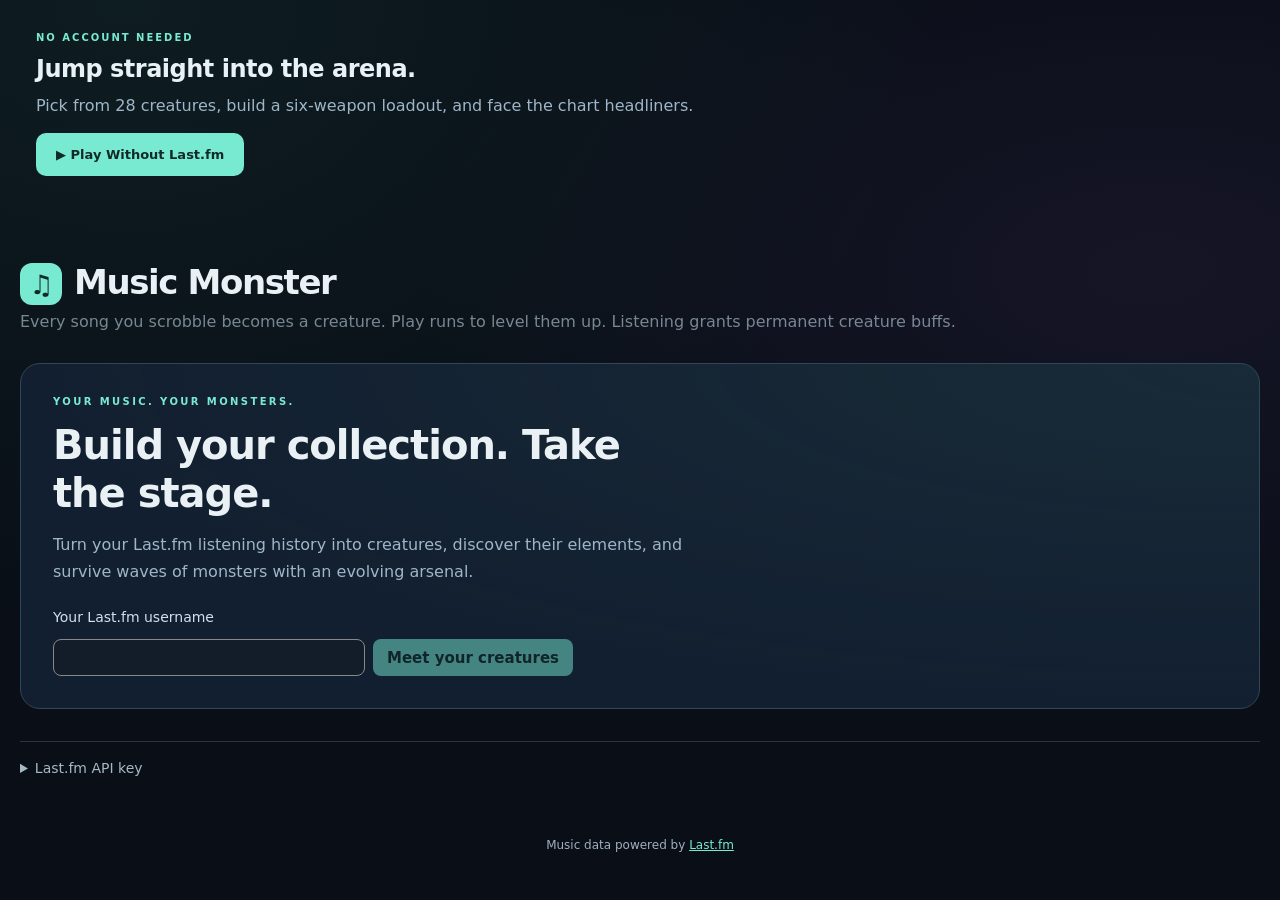
==== Music_Monster_Survivors.html @ 20150909 "Removed Apple Music Charts Removed Apple Music Charts" ====
<!doctype html>
<html lang="en">
<head>
<meta charset="utf-8">
<meta name="viewport" content="width=device-width, initial-scale=1">
<title>Music Monster — Survivors: Lost Frequencies</title>
<style>html,body{margin:0;background:#12101a;color:#ece8f2;font-family:system-ui,sans-serif}</style>
</head>
<body>
<div id="root"></div>
<script>
/* Music Monster camera engine. No generator dependencies, no global event listeners.
   Classic script: window.MMSCamera. CommonJS: require('./camera-controller.js'). */
(function (scope, factory) {
  const api = factory();
  if (typeof module === 'object' && module.exports) module.exports = api;
  else scope.MMSCamera = api;
})(typeof globalThis !== 'undefined' ? globalThis : this, function () {
  'use strict';
  const clamp = (v, a, b) => Math.min(b, Math.max(a, v));
  const mix = (a, b, t) => a + (b - a) * t;
  function finite(v, name) {
    if (!Number.isFinite(v)) throw new TypeError(name + ' must be finite');
    return v;
  }
  function positive(v, name) {
    finite(v, name);
    if (v <= 0) throw new RangeError(name + ' must be positive');
    return v;
  }

  class CameraController {
    constructor({ width = 960, height = 600, x = 0, y = 0, zoom = 1,
      distance = 1000, tilt = 62, anchorY = 0.6, followSpeed = 9,
      reducedMotion = false } = {}) {
      this.width = positive(width, 'width'); this.height = positive(height, 'height');
      this.x = finite(x, 'x'); this.y = finite(y, 'y');
      this.zoom = positive(zoom, 'zoom'); this.distance = positive(distance, 'distance');
      this.maxTilt = clamp(finite(tilt, 'tilt'), 0, 80) * Math.PI / 180;
      this.anchorY = clamp(finite(anchorY, 'anchorY'), 0.1, 0.9);
      this.followSpeed = Math.max(0, finite(followSpeed, 'followSpeed'));
      this.reducedMotion = !!reducedMotion;
      this.progress = 0; this.transition = null; this.target = null;
    }
    resize(width, height) {
      this.width = positive(width, 'width'); this.height = positive(height, 'height');
    }
    follow(target) { this.target = target; }
    setPosition(x, y) { this.x = finite(x, 'x'); this.y = finite(y, 'y'); }
    setProgress(value) {
      this.progress = clamp(finite(value, 'progress'), 0, 1); this.transition = null;
    }
    transitionTo(mode, { duration = 1.4 } = {}) {
      const to = mode === '2d' ? 0 : mode === '2.5d' ? 1 : null;
      if (to === null) throw new TypeError('mode must be "2d" or "2.5d"');
      duration = Math.max(0, finite(duration, 'duration'));
      if (this.reducedMotion || duration === 0) { this.setProgress(to); return; }
      this.transition = { from: this.progress, to, duration, elapsed: 0 };
    }
    update(dt) {
      dt = Math.max(0, finite(dt, 'dt'));
      if (this.transition) {
        const t = this.transition;
        t.elapsed = Math.min(t.duration, t.elapsed + dt);
        const u = t.elapsed / t.duration;
        const ease = u * u * u * (u * (u * 6 - 15) + 10);
        this.progress = mix(t.from, t.to, ease);
        if (u === 1) this.transition = null;
      }
      if (this.target) {
        const t = typeof this.target === 'function' ? this.target() : this.target;
        if (t && Number.isFinite(t.x) && Number.isFinite(t.y)) {
          const k = 1 - Math.exp(-this.followSpeed * dt);
          this.x = mix(this.x, t.x, k); this.y = mix(this.y, t.y, k);
        }
      }
    }
    get pose() {
      const angle = this.maxTilt * this.progress;
      return { sin: Math.sin(angle), cos: Math.cos(angle), perspective: this.progress,
        cx: this.width / 2, cy: this.height * mix(0.5, this.anchorY, this.progress) };
    }
    // World XY is the ground plane; Z is height. Output uses canvas logical pixels.
    project(x, y, z = 0) {
      const p = this.pose, dx = x - this.x, dy = y - this.y;
      const depth = this.distance - p.perspective * (p.sin * dy + p.cos * z);
      if (depth <= this.distance * 0.06) return null; // behind/too close to camera
      const scale = this.zoom * this.distance / depth;
      return { x: p.cx + dx * scale, y: p.cy + (p.cos * dy - p.sin * z) * scale,
        scale, depth };
    }
    // Inverse ground projection for pointer aiming; null means at/above the horizon.
    screenToGround(x, y) {
      const p = this.pose, sx = (x - p.cx) / this.zoom, sy = (y - p.cy) / this.zoom;
      const divisor = p.cos * this.distance + sy * p.perspective * p.sin;
      if (divisor <= 0.00001) return null;
      const dy = sy * this.distance / divisor;
      const depth = this.distance - p.perspective * p.sin * dy;
      if (depth <= this.distance * 0.06) return null;
      return { x: this.x + sx * depth / this.distance, y: this.y + dy };
    }
    clientToGround(clientX, clientY, canvas) {
      const r = canvas.getBoundingClientRect();
      if (!r.width || !r.height) return null;
      return this.screenToGround((clientX - r.left) * this.width / r.width,
        (clientY - r.top) * this.height / r.height);
    }
  }

  class SpriteRenderer {
    constructor(canvas, camera, { pixelArt = true, maxPixelRatio = 2 } = {}) {
      if (!canvas || !canvas.getContext) throw new TypeError('A canvas is required');
      this.canvas = canvas; this.ctx = canvas.getContext('2d');
      if (!this.ctx) throw new Error('Canvas 2D context is unavailable');
      this.camera = camera; this.pixelArt = pixelArt;
      this.maxPixelRatio = positive(maxPixelRatio, 'maxPixelRatio');
      this.queue = []; this.ratio = 1;
      this.resize(camera.width, camera.height, 1);
    }
    resize(width, height, pixelRatio = 1) {
      this.camera.resize(width, height);
      this.ratio = clamp(positive(pixelRatio, 'pixelRatio'), 0.5, this.maxPixelRatio);
      this.canvas.width = Math.round(width * this.ratio);
      this.canvas.height = Math.round(height * this.ratio);
    }
    beginFrame({ clear = '#101923' } = {}) {
      const c = this.ctx;
      c.setTransform(this.ratio, 0, 0, this.ratio, 0, 0);
      c.globalAlpha = 1; c.globalCompositeOperation = 'source-over';
      c.imageSmoothingEnabled = !this.pixelArt;
      c.clearRect(0, 0, this.camera.width, this.camera.height);
      if (clear) { c.fillStyle = clear; c.fillRect(0, 0, this.camera.width, this.camera.height); }
      this.queue.length = 0;
    }
    // Draw terrain before submitting sprites. Near-plane crossing polygons are skipped.
    groundPolygon(points, { fill = '#243442', stroke = null, lineWidth = 1 } = {}) {
      const projected = points.map(p => this.camera.project(p.x, p.y, p.z || 0));
      if (projected.length < 3 || projected.some(p => !p)) return false;
      const c = this.ctx; c.save(); c.beginPath();
      projected.forEach((p, i) => i ? c.lineTo(p.x, p.y) : c.moveTo(p.x, p.y));
      c.closePath(); if (fill) { c.fillStyle = fill; c.fill(); }
      if (stroke) { c.strokeStyle = stroke; c.lineWidth = lineWidth; c.stroke(); }
      c.restore(); return true;
    }
    // image is the ORIGINAL canvas/ImageBitmap/HTMLImageElement from the wrapper.
    // Optional layers: [{image, z, width, height, opacity, mode}]. No source mutation.
    submit({ image, x, y, z = 0, width = 56, height = 56, anchorX = 0.5,
      anchorY = 1, mode = 'auto', layers, shadow = true, opacity = 1 }) {
      finite(x, 'x'); finite(y, 'y'); finite(z, 'z');
      const parts = layers || [{ image, z: 0 }];
      if (shadow) this.queue.push({ shadow: true, x, y, z: 0, width, height, opacity });
      for (const part of parts) {
        const source = part.image || image;
        if (!source) throw new TypeError('Each sprite/layer needs a drawable image');
        const drawMode = part.mode || mode;
        if (!['auto', 'flat', 'billboard'].includes(drawMode)) throw new TypeError('Unknown sprite mode');
        this.queue.push({ image: source, x, y, z: z + (part.z || 0),
          width: positive(part.width ?? width, 'sprite width'),
          height: positive(part.height ?? height, 'sprite height'),
          anchorX, anchorY, mode: drawMode, opacity: clamp(part.opacity ?? opacity, 0, 1) });
      }
    }
    flush() {
      const c = this.ctx, camera = this.camera, pose = camera.pose;
      const items = this.queue.map((s, order) => ({ s, order, p: camera.project(s.x, s.y, s.z) }))
        .filter(o => o.p).sort((a, b) => b.p.depth - a.p.depth ||
          a.s.y - b.s.y || a.s.z - b.s.z || a.order - b.order);
      for (const { s, p } of items) {
        const w = s.width * p.scale, h = s.height * p.scale;
        if (p.x + w < 0 || p.x - w > camera.width || p.y + h < 0 || p.y - h > camera.height) continue;
        c.save(); c.globalAlpha = s.opacity;
        if (s.shadow) {
          c.fillStyle = '#000000'; c.globalAlpha *= 0.22;
          c.beginPath(); c.ellipse(p.x, p.y, w * 0.34, Math.max(1, h * 0.13 * pose.cos), 0, 0, Math.PI * 2); c.fill();
        } else {
          // Blend ground-plane foreshortening into screen-facing billboards continuously.
          const upright = s.mode === 'billboard' ? 1 : s.mode === 'flat' ? 0 : camera.progress;
          const vertical = mix(pose.cos, 1, upright);
          c.drawImage(s.image, p.x - w * s.anchorX, p.y - h * vertical * s.anchorY, w, h * vertical);
        }
        c.restore();
      }
      this.queue.length = 0;
    }
    dispose() { this.queue.length = 0; }
  }

  // Adapter only: caches the existing wrapper's render result by output object.
  // Call invalidate(output) if that same object is edited/regenerated in place.
  function createWrapperAdapter(renderExistingOutput) {
    if (typeof renderExistingOutput !== 'function') throw new TypeError('A wrapper renderer is required');
    let cache = new WeakMap();
    return {
      imageFor(output) {
        if (!output || typeof output !== 'object') throw new TypeError('Wrapper output must be an object');
        if (!cache.has(output)) cache.set(output, renderExistingOutput(output));
        return cache.get(output);
      },
      invalidate(output) { cache.delete(output); },
      clear() { cache = new WeakMap(); }
    };
  }
  return { CameraController, SpriteRenderer, createWrapperAdapter };
});

</script>
<script>
/* Pure data adapter: consumes generator output, never changes the generator. */
(function(scope,factory){const api=factory();if(typeof module==='object'&&module.exports)module.exports=api;else scope.MMSEnemyPools=api})(typeof globalThis!=='undefined'?globalThis:this,function(){
 'use strict';
 const brackets=Object.freeze([
  {id:'A',min:90,max:100,minute:0,label:'#100–90'},
  {id:'B',min:70,max:89,minute:4,label:'#89–70'},
  {id:'C',min:45,max:69,minute:9,label:'#69–45'},
  {id:'D',min:25,max:44,minute:14,label:'#44–25'},
  {id:'E',min:11,max:24,minute:19,label:'#24–11'},
  {id:'F',min:4,max:10,minute:24,label:'#10–4'}
 ].map(Object.freeze));
 // yg() emits Uint8Array pixel rows. JSON alone turns them into objects without
 // forEach, crashing sprite() at the first spawn. Normalize only the snapshot.
 const copy=v=>JSON.parse(JSON.stringify(v,(_key,item)=>ArrayBuffer.isView(item)?Array.from(item):item));
 function freeze(v){if(v&&typeof v==='object'&&!Object.isFrozen(v)){Object.freeze(v);Object.values(v).forEach(freeze)}return v}
 function build(data={}){
  const ranks=new Set(),songs=new Set(),entries=[];
  for(const raw of data.entries||[]){let rank=Number(raw.rank),name=String(raw.name||'').trim(),artist=String(raw.artist||'').trim(),key=(name+'\0'+artist).toLowerCase();
   if(!Number.isInteger(rank)||rank<4||rank>100||!name||!artist||ranks.has(rank)||songs.has(key))continue;
   if(data.source&&raw.source&&data.source!==raw.source)continue;
   // Snapshot art and metadata once so provider refreshes cannot mutate this run.
   const c=copy(raw);c.rank=rank;c.name=name;c.artist=artist;
   entries.push(freeze(c));ranks.add(rank);songs.add(key);
  }
  entries.sort((a,b)=>b.rank-a.rank);
  const pools=brackets.map(b=>Object.freeze(entries.filter(e=>e.rank>=b.min&&e.rank<=b.max)));
  return freeze({source:data.source||null,label:data.label||data.source||'Chart',fetchedAt:data.fetchedAt||null,cached:!!data.cached,entries,pools,warnings:[...(data.warnings||[])],fallback:entries.length===0});
 }
 function unlocked(minute){return brackets.reduce((n,b,i)=>minute>=b.minute?i:n,0)}
 function activeBracket(snapshot,minute){const top=unlocked(minute);for(let i=top;i>=0;i--)if(snapshot.pools[i]?.length)return brackets[i];return brackets[snapshot.pools.findIndex(p=>p.length)]||brackets[top]}
 function pick(snapshot,minute,{elite=false,random=Math.random}={}){
  const level=unlocked(minute),available=[];
  for(let i=0;i<=level;i++)if(snapshot.pools[i]?.length)available.push(i);
  // Partial charts retain their true ranks; closest available bracket substitutes.
  if(!available.length){const next=snapshot.pools.findIndex(p=>p.length);if(next<0)return null;available.push(next)}
  let index=available[available.length-1];
  if(!elite){const weights=available.map(i=>Math.pow(.4,level-i)),total=weights.reduce((a,b)=>a+b,0);let roll=Math.max(0,Math.min(.999999,random()))*total;for(let j=0;j<available.length;j++){roll-=weights[j];if(roll<0){index=available[j];break}}}
  const pool=snapshot.pools[index];return pool[Math.min(pool.length-1,Math.floor(Math.max(0,Math.min(.999999,random()))*pool.length))];
 }
 function profile(entry,{elite=false}={}){
  const rank=entry.rank,strength=Math.pow((100-rank)/96,1.45),isElite=elite||rank<=10;
  const hash=[...entry.name+'|'+entry.artist].reduce((h,c)=>(Math.imul(h,31)+c.charCodeAt(0))>>>0,7);
  const kind=isElite?'elite':rank>=90?'drifter':['drifter','hunter','brute','wisp'][hash%4];
  // Rank owns combat budget: wrapper stats do not invert the rank progression.
  return {kind,hp:(16+strength*110)*(elite?1.2:1),damage:6+strength*12,
   speed:58+strength*42,radius:12+strength*10,size:36+strength*32,
   xp:1+Math.floor(strength*5)+(isElite?5:0),elite:isElite};
 }
 return {brackets,build,pick,profile,unlocked,activeBracket};
});

</script>
<script>
/* Gameplay progression and persistence, independent of the character generator. */
(function(scope,factory){const api=factory();if(typeof module==='object'&&module.exports)module.exports=api;else{scope.MMSMeta=api;scope.MMS_META=api.createStore(scope.localStorage)}})(typeof globalThis!=='undefined'?globalThis:this,function(){
 'use strict';
 const KEY='music-monster:meta:v2',FORMAT='music-monster-save',VERSION=2;
 const SHOP=Object.freeze([
  {id:'hp',name:'Vitality',max:10,base:180,step:.04,description:'+4% maximum HP per rank'},
  {id:'damage',name:'Amplifier',max:10,base:240,step:.035,description:'+3.5% damage per rank'},
  {id:'area',name:'Resonance',max:8,base:220,step:.04,description:'+4% attack area per rank'},
  {id:'speed',name:'Tempo',max:5,base:300,step:.025,description:'+2.5% movement speed per rank'},
  {id:'greed',name:'Royalties',max:10,base:200,step:.05,description:'+5% run gold per rank'}
 ]);
 const thresholds=[0];for(let l=1;l<100;l++)thresholds.push(thresholds[l-1]+Math.ceil(300*Math.pow(1.085,l-1)));
 const MAX_XP=thresholds[99],clone=v=>JSON.parse(JSON.stringify(v,(_,x)=>ArrayBuffer.isView(x)?Array.from(x):x));
 const number=(v,max=1e12)=>Number.isFinite(v)&&v>=0&&v<=max;
 const identity=(name,artist)=>String(name||'').trim().toLowerCase()+'\u001f'+String(artist||'').trim().toLowerCase();
 const record=v=>v&&typeof v==='object'&&!Array.isArray(v);
 const safeKey=k=>k!=='__proto__'&&k!=='constructor'&&k!=='prototype';
 function levelInfo(xp=0){xp=Math.min(MAX_XP,Math.max(0,Number(xp)||0));let level=1;while(level<100&&xp>=thresholds[level])level++;return{level,xp,plays:xp,stage:level>=25?2:level>=10?1:0,prevAt:thresholds[level-1],nextAt:level===100?null:thresholds[level]}}
 function blank(){return{version:VERSION,gold:0,earnedGold:0,shop:Object.fromEntries(SHOP.map(s=>[s.id,0])),creatures:{},runs:{},migrated:{}}}
 function allowed(k){return k==='song-creatures:lastfm-username'||/^song-creatures:(lastfm|fav):v1:/.test(k)||/^music-monster:survivors:v1:/.test(k)||k==='music-monster:bgm:v1'||k==='music-monster:view:v1'}
 function scan(value,depth=0,budget={n:0}){if(++budget.n>1500000||depth>40)throw Error('Save is too complex.');if(typeof value==='number'&&!Number.isFinite(value))throw Error('Save contains invalid numbers.');if(value&&typeof value==='object')for(const [key,v]of Object.entries(value)){if(!safeKey(key))throw Error('Unsafe save field.');scan(v,depth+1,budget)}}
 function validate(meta){
  if(!record(meta)||meta.version!==VERSION||!number(meta.gold)||!number(meta.earnedGold)||!record(meta.shop)||!record(meta.creatures)||!record(meta.runs)||!record(meta.migrated))throw Error('Invalid progression data.');
  for(const s of SHOP)if(!Number.isInteger(meta.shop[s.id])||meta.shop[s.id]<0||meta.shop[s.id]>s.max)throw Error('Invalid shop rank: '+s.id);
  if(Object.keys(meta.creatures).length>15000||Object.keys(meta.runs).length>500)throw Error('Save contains too many records.');
  for(const [key,c]of Object.entries(meta.creatures)){if(!record(c)||typeof c.name!=='string'||typeof c.artist!=='string'||identity(c.name,c.artist)!==key||!number(c.xp,MAX_XP)||!number(c.listens)||!record(c.album)||(c.albums!==undefined&&!record(c.albums)))throw Error('Invalid creature record.');}
  for(const r of Object.values(meta.runs))if(!record(r)||typeof r.key!=='string'||!meta.creatures[r.key]||!number(r.xp)||!number(r.gold)||typeof r.final!=='boolean')throw Error('Invalid run checkpoint.');
  scan(meta);return meta;
 }
 function createStore(storage){
  let data=blank(),lastError='',readOnly=false;
  try{const raw=storage.getItem(KEY);if(raw)data=validate(JSON.parse(raw))}catch{lastError='Progression save could not be read. Export a backup before importing a valid save.';readOnly=true}
  function persist(){if(readOnly)return false;try{storage.setItem(KEY,JSON.stringify(data));lastError='';return true}catch{lastError='Could not save locally (storage full or unavailable). Export your save now to protect progress.';return false}}
  function ensure(name,artist){const key=identity(name,artist);if(!data.creatures[key])data.creatures[key]={name:String(name||''),artist:String(artist||''),xp:0,listens:0,album:{},albums:{}};return data.creatures[key]}
  function info(name,artist){return levelInfo(data.creatures[identity(name,artist)]?.xp||0)}
  function sync(rows){for(const row of rows){const c=ensure(row.name,row.artist);c.listens=Math.max(c.listens,Math.max(0,Number(row.listens)||0));if(row.album){for(const [k,v]of Object.entries(row.album))if(safeKey(k)&&v!==null&&v!==undefined)c.album[k]=clone(v);const encoded=JSON.stringify(c.album);const albumId='album:'+Array.from(encoded).reduce((h,ch)=>(Math.imul(h,31)+ch.charCodeAt(0))>>>0,7).toString(16);c.albums=c.albums||{};c.albums[albumId]=clone(c.album)}}persist()}
  function buffs(name,artist){const c=data.creatures[identity(name,artist)],listens=c?.listens||0,t=Math.min(1,Math.log2(1+listens/25)/8);return{hp:1+t*.25,damage:1+t*.20,speed:1+t*.06,listens}}
  function decorate(c){const level=info(c.name,c.artist).level,b=buffs(c.name,c.artist);return{...c,level,meta:{hp:b.hp*(1+data.shop.hp*.04),damage:b.damage*(1+data.shop.damage*.035),speed:b.speed*(1+data.shop.speed*.025),area:1+data.shop.area*.04,greed:1+data.shop.greed*.05},listens:b.listens}}
  function migrate(scope,legacy){if(data.migrated[scope])return;const amount=Math.max(0,Number(legacy.gold)||0);data.gold+=amount;data.earnedGold+=amount;data.migrated[scope]=true;persist()}
  function price(id){const s=SHOP.find(s=>s.id===id);if(!s)throw Error('Unknown upgrade');return Math.ceil(s.base*Math.pow(1.65,data.shop[id]))}
  function buy(id){const s=SHOP.find(s=>s.id===id);if(!s||data.shop[id]>=s.max)return false;const cost=price(id);if(data.gold<cost)return false;const before=clone(data);data.gold-=cost;data.shop[id]++;if(!persist()){data=before;return false}return true}
  function begin(name,artist){ensure(name,artist);return (typeof crypto!=='undefined'&&crypto.randomUUID?crypto.randomUUID():Date.now()+'-'+Math.random().toString(36).slice(2))}
  function credit(id,name,artist,{seconds=0,kills=0,gold=0,won=false,final=false,greed=1}={}){
   const c=ensure(name,artist),key=identity(name,artist),prev=data.runs[id]||{key,xp:0,gold:0,final:false};
   if(prev.key!==key)throw Error('Run belongs to another creature');if(prev.final)return{xp:0,gold:0,level:info(name,artist).level};
   seconds=Math.max(0,Number(seconds)||0);kills=Math.min(Math.max(0,Number(kills)||0),seconds*25);
   const totalXP=Math.floor(seconds+Math.min(kills*1.5,seconds*6)+(won?1200:0));
   const totalGold=Math.floor((Math.max(0,Number(gold)||0)+seconds/10+kills*.15+(won?200:0))*Math.max(1,Math.min(1.5,greed)));
   const dx=Math.max(0,totalXP-prev.xp),dg=Math.max(0,totalGold-prev.gold);c.xp=Math.min(MAX_XP,c.xp+dx);data.gold+=dg;data.earnedGold+=dg;
   data.runs[id]={key,xp:Math.max(prev.xp,totalXP),gold:Math.max(prev.gold,totalGold),final:!!final};
   const keys=Object.keys(data.runs);for(const old of keys.slice(0,Math.max(0,keys.length-200)))if(old!==id)delete data.runs[old];persist();return{xp:totalXP,gold:totalGold,level:info(name,artist).level};
  }
  function exportText(){const legacy={};for(let i=0;i<storage.length;i++){const k=storage.key(i);if(allowed(k))legacy[k]=storage.getItem(k)}return JSON.stringify({format:FORMAT,version:VERSION,exportedAt:new Date().toISOString(),meta:data,legacy},null,2)}
  function parse(text){
   if(typeof text!=='string'||text.length>20000000)throw Error('Save must be a JSON file smaller than 20 MB.');let pack;try{pack=JSON.parse(text)}catch{throw Error('That file is not valid JSON.')}
   if(pack?.format!==FORMAT||pack.version!==VERSION)throw Error('Unsupported save format or version.');scan(pack);validate(pack.meta);if(!record(pack.legacy))throw Error('Missing collection data.');
   for(const [k,v]of Object.entries(pack.legacy)){if(!allowed(k)||typeof v!=='string')throw Error('Unexpected collection key.');if(k!=='song-creatures:lastfm-username'){let parsed;try{parsed=JSON.parse(v)}catch{throw Error('Invalid collection JSON.')};scan(parsed);
    if(k.startsWith('song-creatures:lastfm:v1:')){if(!record(parsed)||!record(parsed.tracks))throw Error('Invalid listening collection.');for(const track of Object.values(parsed.tracks))if(!record(track)||!record(track.info)||typeof track.info.name!=='string'||typeof track.info.artist!=='string'||!number(track.plays??0))throw Error('Invalid saved track.');}
    if(k.startsWith('song-creatures:fav:')&&!Array.isArray(parsed))throw Error('Invalid favorites.');
    if(k.startsWith('music-monster:survivors:')&&(!record(parsed)||!number(parsed.gold??0)||!Number.isInteger(parsed.unlocked)||parsed.unlocked<0||parsed.unlocked>3))throw Error('Invalid stage progression.');
   }}return clone(pack);
  }
  function importText(text){const pack=parse(text),before={},keys=new Set([KEY,...Object.keys(pack.legacy)]);for(let i=0;i<storage.length;i++){const k=storage.key(i);if(allowed(k))keys.add(k)}for(const k of keys)before[k]=storage.getItem(k);
   try{for(const k of keys)storage.removeItem(k);for(const [k,v]of Object.entries(pack.legacy))storage.setItem(k,v);storage.setItem(KEY,JSON.stringify(pack.meta))}
   catch{let restored=true;try{for(const k of keys)storage.removeItem(k);for(const [k,v]of Object.entries(before))if(v!==null)storage.setItem(k,v)}catch{restored=false}throw Error(restored?'Import failed: local storage is full. Your previous save was restored.':'Import failed and local storage could not be restored. Keep your backup file.')}
   data=pack.meta;readOnly=false;lastError='';return{creatures:Object.keys(data.creatures).length,gold:data.gold};
  }
  return{get data(){return data},get lastError(){return lastError},persist,info,sync,buffs,decorate,migrate,price,buy,begin,credit,exportText,parse,importText};
 }
 return{KEY,FORMAT,VERSION,SHOP,MAX_XP,thresholds,levelInfo,identity,createStore};
});

</script>
<script>
/* three.js r149 (MIT) — bundled for the optional 3D view. https://threejs.org */
/**
 * @license
 * Copyright 2010-2023 Three.js Authors
 * SPDX-License-Identifier: MIT
 */
!function(t,e){"object"==typeof exports&&"undefined"!=typeof module?e(exports):"function"==typeof define&&define.amd?define(["exports"],e):e((t="undefined"!=typeof globalThis?globalThis:t||self).THREE={})}(this,(function(t){"use strict";const e="149",i=100,n=300,r=301,s=302,a=303,o=304,l=306,c=1e3,h=1001,u=1002,d=1003,p=1004,m=1005,f=1006,g=1007,v=1008,x=1009,_=1012,y=1014,M=1015,b=1016,S=1020,w=1023,T=1026,A=1027,E=33776,C=33777,L=33778,R=33779,P=35840,I=35841,D=35842,N=35843,O=37492,z=37496,U=37808,B=37809,F=37810,k=37811,G=37812,V=37813,H=37814,W=37815,j=37816,q=37817,X=37818,Y=37819,Z=37820,J=37821,K=36492,$=36284,Q=36285,tt=36286,et=2300,it=2301,nt=2302,rt=2400,st=2401,at=2402,ot=2500,lt=2501,ct=3e3,ht=3001,ut="srgb",dt="srgb-linear",pt=7680,mt=35044,ft="300 es",gt=1035;class vt{addEventListener(t,e){void 0===this._listeners&&(this._listeners={});const i=this._listeners;void 0===i[t]&&(i[t]=[]),-1===i[t].indexOf(e)&&i[t].push(e)}hasEventListener(t,e){if(void 0===this._listeners)return!1;const i=this._listeners;return void 0!==i[t]&&-1!==i[t].indexOf(e)}removeEventListener(t,e){if(void 0===this._listeners)return;const i=this._listeners[t];if(void 0!==i){const t=i.indexOf(e);-1!==t&&i.splice(t,1)}}dispatchEvent(t){if(void 0===this._listeners)return;const e=this._listeners[t.type];if(void 0!==e){t.target=this;const i=e.slice(0);for(let e=0,n=i.length;e<n;e++)i[e].call(this,t);t.target=null}}}const xt=["00","01","02","03","04","05","06","07","08","09","0a","0b","0c","0d","0e","0f","10","11","12","13","14","15","16","17","18","19","1a","1b","1c","1d","1e","1f","20","21","22","23","24","25","26","27","28","29","2a","2b","2c","2d","2e","2f","30","31","32","33","34","35","36","37","38","39","3a","3b","3c","3d","3e","3f","40","41","42","43","44","45","46","47","48","49","4a","4b","4c","4d","4e","4f","50","51","52","53","54","55","56","57","58","59","5a","5b","5c","5d","5e","5f","60","61","62","63","64","65","66","67","68","69","6a","6b","6c","6d","6e","6f","70","71","72","73","74","75","76","77","78","79","7a","7b","7c","7d","7e","7f","80","81","82","83","84","85","86","87","88","89","8a","8b","8c","8d","8e","8f","90","91","92","93","94","95","96","97","98","99","9a","9b","9c","9d","9e","9f","a0","a1","a2","a3","a4","a5","a6","a7","a8","a9","aa","ab","ac","ad","ae","af","b0","b1","b2","b3","b4","b5","b6","b7","b8","b9","ba","bb","bc","bd","be","bf","c0","c1","c2","c3","c4","c5","c6","c7","c8","c9","ca","cb","cc","cd","ce","cf","d0","d1","d2","d3","d4","d5","d6","d7","d8","d9","da","db","dc","dd","de","df","e0","e1","e2","e3","e4","e5","e6","e7","e8","e9","ea","eb","ec","ed","ee","ef","f0","f1","f2","f3","f4","f5","f6","f7","f8","f9","fa","fb","fc","fd","fe","ff"];let _t=1234567;const yt=Math.PI/180,Mt=180/Math.PI;function bt(){const t=4294967295*Math.random()|0,e=4294967295*Math.random()|0,i=4294967295*Math.random()|0,n=4294967295*Math.random()|0;return(xt[255&t]+xt[t>>8&255]+xt[t>>16&255]+xt[t>>24&255]+"-"+xt[255&e]+xt[e>>8&255]+"-"+xt[e>>16&15|64]+xt[e>>24&255]+"-"+xt[63&i|128]+xt[i>>8&255]+"-"+xt[i>>16&255]+xt[i>>24&255]+xt[255&n]+xt[n>>8&255]+xt[n>>16&255]+xt[n>>24&255]).toLowerCase()}function St(t,e,i){return Math.max(e,Math.min(i,t))}function wt(t,e){return(t%e+e)%e}function Tt(t,e,i){return(1-i)*t+i*e}function At(t){return 0==(t&t-1)&&0!==t}function Et(t){return Math.pow(2,Math.ceil(Math.log(t)/Math.LN2))}function Ct(t){return Math.pow(2,Math.floor(Math.log(t)/Math.LN2))}function Lt(t,e){switch(e.constructor){case Float32Array:return t;case Uint16Array:return t/65535;case Uint8Array:return t/255;case Int16Array:return Math.max(t/32767,-1);case Int8Array:return Math.max(t/127,-1);default:throw new Error("Invalid component type.")}}function Rt(t,e){switch(e.constructor){case Float32Array:return t;case Uint16Array:return Math.round(65535*t);case Uint8Array:return Math.round(255*t);case Int16Array:return Math.round(32767*t);case Int8Array:return Math.round(127*t);default:throw new Error("Invalid component type.")}}var Pt=Object.freeze({__proto__:null,DEG2RAD:yt,RAD2DEG:Mt,ceilPowerOfTwo:Et,clamp:St,damp:function(t,e,i,n){return Tt(t,e,1-Math.exp(-i*n))},degToRad:function(t){return t*yt},denormalize:Lt,euclideanModulo:wt,floorPowerOfTwo:Ct,generateUUID:bt,inverseLerp:function(t,e,i){return t!==e?(i-t)/(e-t):0},isPowerOfTwo:At,lerp:Tt,mapLinear:function(t,e,i,n,r){return n+(t-e)*(r-n)/(i-e)},normalize:Rt,pingpong:function(t,e=1){return e-Math.abs(wt(t,2*e)-e)},radToDeg:function(t){return t*Mt},randFloat:function(t,e){return t+Math.random()*(e-t)},randFloatSpread:function(t){return t*(.5-Math.random())},randInt:function(t,e){return t+Math.floor(Math.random()*(e-t+1))},seededRandom:function(t){void 0!==t&&(_t=t);let e=_t+=1831565813;return e=Math.imul(e^e>>>15,1|e),e^=e+Math.imul(e^e>>>7,61|e),((e^e>>>14)>>>0)/4294967296},setQuaternionFromProperEuler:function(t,e,i,n,r){const s=Math.cos,a=Math.sin,o=s(i/2),l=a(i/2),c=s((e+n)/2),h=a((e+n)/2),u=s((e-n)/2),d=a((e-n)/2),p=s((n-e)/2),m=a((n-e)/2);switch(r){case"XYX":t.set(o*h,l*u,l*d,o*c);break;case"YZY":t.set(l*d,o*h,l*u,o*c);break;case"ZXZ":t.set(l*u,l*d,o*h,o*c);break;case"XZX":t.set(o*h,l*m,l*p,o*c);break;case"YXY":t.set(l*p,o*h,l*m,o*c);break;case"ZYZ":t.set(l*m,l*p,o*h,o*c);break;default:console.warn("THREE.MathUtils: .setQuaternionFromProperEuler() encountered an unknown order: "+r)}},smootherstep:function(t,e,i){return t<=e?0:t>=i?1:(t=(t-e)/(i-e))*t*t*(t*(6*t-15)+10)},smoothstep:function(t,e,i){return t<=e?0:t>=i?1:(t=(t-e)/(i-e))*t*(3-2*t)}});class It{constructor(t=0,e=0){It.prototype.isVector2=!0,this.x=t,this.y=e}get width(){return this.x}set width(t){this.x=t}get height(){return this.y}set height(t){this.y=t}set(t,e){return this.x=t,this.y=e,this}setScalar(t){return this.x=t,this.y=t,this}setX(t){return this.x=t,this}setY(t){return this.y=t,this}setComponent(t,e){switch(t){case 0:this.x=e;break;case 1:this.y=e;break;default:throw new Error("index is out of range: "+t)}return this}getComponent(t){switch(t){case 0:return this.x;case 1:return this.y;default:throw new Error("index is out of range: "+t)}}clone(){return new this.constructor(this.x,this.y)}copy(t){return this.x=t.x,this.y=t.y,this}add(t){return this.x+=t.x,this.y+=t.y,this}addScalar(t){return this.x+=t,this.y+=t,this}addVectors(t,e){return this.x=t.x+e.x,this.y=t.y+e.y,this}addScaledVector(t,e){return this.x+=t.x*e,this.y+=t.y*e,this}sub(t){return this.x-=t.x,this.y-=t.y,this}subScalar(t){return this.x-=t,this.y-=t,this}subVectors(t,e){return this.x=t.x-e.x,this.y=t.y-e.y,this}multiply(t){return this.x*=t.x,this.y*=t.y,this}multiplyScalar(t){return this.x*=t,this.y*=t,this}divide(t){return this.x/=t.x,this.y/=t.y,this}divideScalar(t){return this.multiplyScalar(1/t)}applyMatrix3(t){const e=this.x,i=this.y,n=t.elements;return this.x=n[0]*e+n[3]*i+n[6],this.y=n[1]*e+n[4]*i+n[7],this}min(t){return this.x=Math.min(this.x,t.x),this.y=Math.min(this.y,t.y),this}max(t){return this.x=Math.max(this.x,t.x),this.y=Math.max(this.y,t.y),this}clamp(t,e){return this.x=Math.max(t.x,Math.min(e.x,this.x)),this.y=Math.max(t.y,Math.min(e.y,this.y)),this}clampScalar(t,e){return this.x=Math.max(t,Math.min(e,this.x)),this.y=Math.max(t,Math.min(e,this.y)),this}clampLength(t,e){const i=this.length();return this.divideScalar(i||1).multiplyScalar(Math.max(t,Math.min(e,i)))}floor(){return this.x=Math.floor(this.x),this.y=Math.floor(this.y),this}ceil(){return this.x=Math.ceil(this.x),this.y=Math.ceil(this.y),this}round(){return this.x=Math.round(this.x),this.y=Math.round(this.y),this}roundToZero(){return this.x=this.x<0?Math.ceil(this.x):Math.floor(this.x),this.y=this.y<0?Math.ceil(this.y):Math.floor(this.y),this}negate(){return this.x=-this.x,this.y=-this.y,this}dot(t){return this.x*t.x+this.y*t.y}cross(t){return this.x*t.y-this.y*t.x}lengthSq(){return this.x*this.x+this.y*this.y}length(){return Math.sqrt(this.x*this.x+this.y*this.y)}manhattanLength(){return Math.abs(this.x)+Math.abs(this.y)}normalize(){return this.divideScalar(this.length()||1)}angle(){return Math.atan2(-this.y,-this.x)+Math.PI}distanceTo(t){return Math.sqrt(this.distanceToSquared(t))}distanceToSquared(t){const e=this.x-t.x,i=this.y-t.y;return e*e+i*i}manhattanDistanceTo(t){return Math.abs(this.x-t.x)+Math.abs(this.y-t.y)}setLength(t){return this.normalize().multiplyScalar(t)}lerp(t,e){return this.x+=(t.x-this.x)*e,this.y+=(t.y-this.y)*e,this}lerpVectors(t,e,i){return this.x=t.x+(e.x-t.x)*i,this.y=t.y+(e.y-t.y)*i,this}equals(t){return t.x===this.x&&t.y===this.y}fromArray(t,e=0){return this.x=t[e],this.y=t[e+1],this}toArray(t=[],e=0){return t[e]=this.x,t[e+1]=this.y,t}fromBufferAttribute(t,e){return this.x=t.getX(e),this.y=t.getY(e),this}rotateAround(t,e){const i=Math.cos(e),n=Math.sin(e),r=this.x-t.x,s=this.y-t.y;return this.x=r*i-s*n+t.x,this.y=r*n+s*i+t.y,this}random(){return this.x=Math.random(),this.y=Math.random(),this}*[Symbol.iterator](){yield this.x,yield this.y}}class Dt{constructor(){Dt.prototype.isMatrix3=!0,this.elements=[1,0,0,0,1,0,0,0,1]}set(t,e,i,n,r,s,a,o,l){const c=this.elements;return c[0]=t,c[1]=n,c[2]=a,c[3]=e,c[4]=r,c[5]=o,c[6]=i,c[7]=s,c[8]=l,this}identity(){return this.set(1,0,0,0,1,0,0,0,1),this}copy(t){const e=this.elements,i=t.elements;return e[0]=i[0],e[1]=i[1],e[2]=i[2],e[3]=i[3],e[4]=i[4],e[5]=i[5],e[6]=i[6],e[7]=i[7],e[8]=i[8],this}extractBasis(t,e,i){return t.setFromMatrix3Column(this,0),e.setFromMatrix3Column(this,1),i.setFromMatrix3Column(this,2),this}setFromMatrix4(t){const e=t.elements;return this.set(e[0],e[4],e[8],e[1],e[5],e[9],e[2],e[6],e[10]),this}multiply(t){return this.multiplyMatrices(this,t)}premultiply(t){return this.multiplyMatrices(t,this)}multiplyMatrices(t,e){const i=t.elements,n=e.elements,r=this.elements,s=i[0],a=i[3],o=i[6],l=i[1],c=i[4],h=i[7],u=i[2],d=i[5],p=i[8],m=n[0],f=n[3],g=n[6],v=n[1],x=n[4],_=n[7],y=n[2],M=n[5],b=n[8];return r[0]=s*m+a*v+o*y,r[3]=s*f+a*x+o*M,r[6]=s*g+a*_+o*b,r[1]=l*m+c*v+h*y,r[4]=l*f+c*x+h*M,r[7]=l*g+c*_+h*b,r[2]=u*m+d*v+p*y,r[5]=u*f+d*x+p*M,r[8]=u*g+d*_+p*b,this}multiplyScalar(t){const e=this.elements;return e[0]*=t,e[3]*=t,e[6]*=t,e[1]*=t,e[4]*=t,e[7]*=t,e[2]*=t,e[5]*=t,e[8]*=t,this}determinant(){const t=this.elements,e=t[0],i=t[1],n=t[2],r=t[3],s=t[4],a=t[5],o=t[6],l=t[7],c=t[8];return e*s*c-e*a*l-i*r*c+i*a*o+n*r*l-n*s*o}invert(){const t=this.elements,e=t[0],i=t[1],n=t[2],r=t[3],s=t[4],a=t[5],o=t[6],l=t[7],c=t[8],h=c*s-a*l,u=a*o-c*r,d=l*r-s*o,p=e*h+i*u+n*d;if(0===p)return this.set(0,0,0,0,0,0,0,0,0);const m=1/p;return t[0]=h*m,t[1]=(n*l-c*i)*m,t[2]=(a*i-n*s)*m,t[3]=u*m,t[4]=(c*e-n*o)*m,t[5]=(n*r-a*e)*m,t[6]=d*m,t[7]=(i*o-l*e)*m,t[8]=(s*e-i*r)*m,this}transpose(){let t;const e=this.elements;return t=e[1],e[1]=e[3],e[3]=t,t=e[2],e[2]=e[6],e[6]=t,t=e[5],e[5]=e[7],e[7]=t,this}getNormalMatrix(t){return this.setFromMatrix4(t).invert().transpose()}transposeIntoArray(t){const e=this.elements;return t[0]=e[0],t[1]=e[3],t[2]=e[6],t[3]=e[1],t[4]=e[4],t[5]=e[7],t[6]=e[2],t[7]=e[5],t[8]=e[8],this}setUvTransform(t,e,i,n,r,s,a){const o=Math.cos(r),l=Math.sin(r);return this.set(i*o,i*l,-i*(o*s+l*a)+s+t,-n*l,n*o,-n*(-l*s+o*a)+a+e,0,0,1),this}scale(t,e){return this.premultiply(Nt.makeScale(t,e)),this}rotate(t){return this.premultiply(Nt.makeRotation(-t)),this}translate(t,e){return this.premultiply(Nt.makeTranslation(t,e)),this}makeTranslation(t,e){return this.set(1,0,t,0,1,e,0,0,1),this}makeRotation(t){const e=Math.cos(t),i=Math.sin(t);return this.set(e,-i,0,i,e,0,0,0,1),this}makeScale(t,e){return this.set(t,0,0,0,e,0,0,0,1),this}equals(t){const e=this.elements,i=t.elements;for(let t=0;t<9;t++)if(e[t]!==i[t])return!1;return!0}fromArray(t,e=0){for(let i=0;i<9;i++)this.elements[i]=t[i+e];return this}toArray(t=[],e=0){const i=this.elements;return t[e]=i[0],t[e+1]=i[1],t[e+2]=i[2],t[e+3]=i[3],t[e+4]=i[4],t[e+5]=i[5],t[e+6]=i[6],t[e+7]=i[7],t[e+8]=i[8],t}clone(){return(new this.constructor).fromArray(this.elements)}}const Nt=new Dt;function Ot(t){for(let e=t.length-1;e>=0;--e)if(t[e]>=65535)return!0;return!1}const zt={Int8Array:Int8Array,Uint8Array:Uint8Array,Uint8ClampedArray:Uint8ClampedArray,Int16Array:Int16Array,Uint16Array:Uint16Array,Int32Array:Int32Array,Uint32Array:Uint32Array,Float32Array:Float32Array,Float64Array:Float64Array};function Ut(t,e){return new zt[t](e)}function Bt(t){return document.createElementNS("http://www.w3.org/1999/xhtml",t)}function Ft(t){return t<.04045?.0773993808*t:Math.pow(.9478672986*t+.0521327014,2.4)}function kt(t){return t<.0031308?12.92*t:1.055*Math.pow(t,.41666)-.055}const Gt={[ut]:{[dt]:Ft},[dt]:{[ut]:kt}},Vt={legacyMode:!0,get workingColorSpace(){return dt},set workingColorSpace(t){console.warn("THREE.ColorManagement: .workingColorSpace is readonly.")},convert:function(t,e,i){if(this.legacyMode||e===i||!e||!i)return t;if(Gt[e]&&void 0!==Gt[e][i]){const n=Gt[e][i];return t.r=n(t.r),t.g=n(t.g),t.b=n(t.b),t}throw new Error("Unsupported color space conversion.")},fromWorkingColorSpace:function(t,e){return this.convert(t,this.workingColorSpace,e)},toWorkingColorSpace:function(t,e){return this.convert(t,e,this.workingColorSpace)}},Ht={aliceblue:15792383,antiquewhite:16444375,aqua:65535,aquamarine:8388564,azure:15794175,beige:16119260,bisque:16770244,black:0,blanchedalmond:16772045,blue:255,blueviolet:9055202,brown:10824234,burlywood:14596231,cadetblue:6266528,chartreuse:8388352,chocolate:13789470,coral:16744272,cornflowerblue:6591981,cornsilk:16775388,crimson:14423100,cyan:65535,darkblue:139,darkcyan:35723,darkgoldenrod:12092939,darkgray:11119017,darkgreen:25600,darkgrey:11119017,darkkhaki:12433259,darkmagenta:9109643,darkolivegreen:5597999,darkorange:16747520,darkorchid:10040012,darkred:9109504,darksalmon:15308410,darkseagreen:9419919,darkslateblue:4734347,darkslategray:3100495,darkslategrey:3100495,darkturquoise:52945,darkviolet:9699539,deeppink:16716947,deepskyblue:49151,dimgray:6908265,dimgrey:6908265,dodgerblue:2003199,firebrick:11674146,floralwhite:16775920,forestgreen:2263842,fuchsia:16711935,gainsboro:14474460,ghostwhite:16316671,gold:16766720,goldenrod:14329120,gray:8421504,green:32768,greenyellow:11403055,grey:8421504,honeydew:15794160,hotpink:16738740,indianred:13458524,indigo:4915330,ivory:16777200,khaki:15787660,lavender:15132410,lavenderblush:16773365,lawngreen:8190976,lemonchiffon:16775885,lightblue:11393254,lightcoral:15761536,lightcyan:14745599,lightgoldenrodyellow:16448210,lightgray:13882323,lightgreen:9498256,lightgrey:13882323,lightpink:16758465,lightsalmon:16752762,lightseagreen:2142890,lightskyblue:8900346,lightslategray:7833753,lightslategrey:7833753,lightsteelblue:11584734,lightyellow:16777184,lime:65280,limegreen:3329330,linen:16445670,magenta:16711935,maroon:8388608,mediumaquamarine:6737322,mediumblue:205,mediumorchid:12211667,mediumpurple:9662683,mediumseagreen:3978097,mediumslateblue:8087790,mediumspringgreen:64154,mediumturquoise:4772300,mediumvioletred:13047173,midnightblue:1644912,mintcream:16121850,mistyrose:16770273,moccasin:16770229,navajowhite:16768685,navy:128,oldlace:16643558,olive:8421376,olivedrab:7048739,orange:16753920,orangered:16729344,orchid:14315734,palegoldenrod:15657130,palegreen:10025880,paleturquoise:11529966,palevioletred:14381203,papayawhip:16773077,peachpuff:16767673,peru:13468991,pink:16761035,plum:14524637,powderblue:11591910,purple:8388736,rebeccapurple:6697881,red:16711680,rosybrown:12357519,royalblue:4286945,saddlebrown:9127187,salmon:16416882,sandybrown:16032864,seagreen:3050327,seashell:16774638,sienna:10506797,silver:12632256,skyblue:8900331,slateblue:6970061,slategray:7372944,slategrey:7372944,snow:16775930,springgreen:65407,steelblue:4620980,tan:13808780,teal:32896,thistle:14204888,tomato:16737095,turquoise:4251856,violet:15631086,wheat:16113331,white:16777215,whitesmoke:16119285,yellow:16776960,yellowgreen:10145074},Wt={r:0,g:0,b:0},jt={h:0,s:0,l:0},qt={h:0,s:0,l:0};function Xt(t,e,i){return i<0&&(i+=1),i>1&&(i-=1),i<1/6?t+6*(e-t)*i:i<.5?e:i<2/3?t+6*(e-t)*(2/3-i):t}function Yt(t,e){return e.r=t.r,e.g=t.g,e.b=t.b,e}class Zt{constructor(t,e,i){return this.isColor=!0,this.r=1,this.g=1,this.b=1,void 0===e&&void 0===i?this.set(t):this.setRGB(t,e,i)}set(t){return t&&t.isColor?this.copy(t):"number"==typeof t?this.setHex(t):"string"==typeof t&&this.setStyle(t),this}setScalar(t){return this.r=t,this.g=t,this.b=t,this}setHex(t,e=ut){return t=Math.floor(t),this.r=(t>>16&255)/255,this.g=(t>>8&255)/255,this.b=(255&t)/255,Vt.toWorkingColorSpace(this,e),this}setRGB(t,e,i,n=Vt.workingColorSpace){return this.r=t,this.g=e,this.b=i,Vt.toWorkingColorSpace(this,n),this}setHSL(t,e,i,n=Vt.workingColorSpace){if(t=wt(t,1),e=St(e,0,1),i=St(i,0,1),0===e)this.r=this.g=this.b=i;else{const n=i<=.5?i*(1+e):i+e-i*e,r=2*i-n;this.r=Xt(r,n,t+1/3),this.g=Xt(r,n,t),this.b=Xt(r,n,t-1/3)}return Vt.toWorkingColorSpace(this,n),this}setStyle(t,e=ut){function i(e){void 0!==e&&parseFloat(e)<1&&console.warn("THREE.Color: Alpha component of "+t+" will be ignored.")}let n;if(n=/^((?:rgb|hsl)a?)\(([^\)]*)\)/.exec(t)){let t;const r=n[1],s=n[2];switch(r){case"rgb":case"rgba":if(t=/^\s*(\d+)\s*,\s*(\d+)\s*,\s*(\d+)\s*(?:,\s*(\d*\.?\d+)\s*)?$/.exec(s))return this.r=Math.min(255,parseInt(t[1],10))/255,this.g=Math.min(255,parseInt(t[2],10))/255,this.b=Math.min(255,parseInt(t[3],10))/255,Vt.toWorkingColorSpace(this,e),i(t[4]),this;if(t=/^\s*(\d+)\%\s*,\s*(\d+)\%\s*,\s*(\d+)\%\s*(?:,\s*(\d*\.?\d+)\s*)?$/.exec(s))return this.r=Math.min(100,parseInt(t[1],10))/100,this.g=Math.min(100,parseInt(t[2],10))/100,this.b=Math.min(100,parseInt(t[3],10))/100,Vt.toWorkingColorSpace(this,e),i(t[4]),this;break;case"hsl":case"hsla":if(t=/^\s*(\d*\.?\d+)\s*,\s*(\d*\.?\d+)\%\s*,\s*(\d*\.?\d+)\%\s*(?:,\s*(\d*\.?\d+)\s*)?$/.exec(s)){const n=parseFloat(t[1])/360,r=parseFloat(t[2])/100,s=parseFloat(t[3])/100;return i(t[4]),this.setHSL(n,r,s,e)}}}else if(n=/^\#([A-Fa-f\d]+)$/.exec(t)){const t=n[1],i=t.length;if(3===i)return this.r=parseInt(t.charAt(0)+t.charAt(0),16)/255,this.g=parseInt(t.charAt(1)+t.charAt(1),16)/255,this.b=parseInt(t.charAt(2)+t.charAt(2),16)/255,Vt.toWorkingColorSpace(this,e),this;if(6===i)return this.r=parseInt(t.charAt(0)+t.charAt(1),16)/255,this.g=parseInt(t.charAt(2)+t.charAt(3),16)/255,this.b=parseInt(t.charAt(4)+t.charAt(5),16)/255,Vt.toWorkingColorSpace(this,e),this}return t&&t.length>0?this.setColorName(t,e):this}setColorName(t,e=ut){const i=Ht[t.toLowerCase()];return void 0!==i?this.setHex(i,e):console.warn("THREE.Color: Unknown color "+t),this}clone(){return new this.constructor(this.r,this.g,this.b)}copy(t){return this.r=t.r,this.g=t.g,this.b=t.b,this}copySRGBToLinear(t){return this.r=Ft(t.r),this.g=Ft(t.g),this.b=Ft(t.b),this}copyLinearToSRGB(t){return this.r=kt(t.r),this.g=kt(t.g),this.b=kt(t.b),this}convertSRGBToLinear(){return this.copySRGBToLinear(this),this}convertLinearToSRGB(){return this.copyLinearToSRGB(this),this}getHex(t=ut){return Vt.fromWorkingColorSpace(Yt(this,Wt),t),St(255*Wt.r,0,255)<<16^St(255*Wt.g,0,255)<<8^St(255*Wt.b,0,255)<<0}getHexString(t=ut){return("000000"+this.getHex(t).toString(16)).slice(-6)}getHSL(t,e=Vt.workingColorSpace){Vt.fromWorkingColorSpace(Yt(this,Wt),e);const i=Wt.r,n=Wt.g,r=Wt.b,s=Math.max(i,n,r),a=Math.min(i,n,r);let o,l;const c=(a+s)/2;if(a===s)o=0,l=0;else{const t=s-a;switch(l=c<=.5?t/(s+a):t/(2-s-a),s){case i:o=(n-r)/t+(n<r?6:0);break;case n:o=(r-i)/t+2;break;case r:o=(i-n)/t+4}o/=6}return t.h=o,t.s=l,t.l=c,t}getRGB(t,e=Vt.workingColorSpace){return Vt.fromWorkingColorSpace(Yt(this,Wt),e),t.r=Wt.r,t.g=Wt.g,t.b=Wt.b,t}getStyle(t=ut){return Vt.fromWorkingColorSpace(Yt(this,Wt),t),t!==ut?`color(${t} ${Wt.r} ${Wt.g} ${Wt.b})`:`rgb(${255*Wt.r|0},${255*Wt.g|0},${255*Wt.b|0})`}offsetHSL(t,e,i){return this.getHSL(jt),jt.h+=t,jt.s+=e,jt.l+=i,this.setHSL(jt.h,jt.s,jt.l),this}add(t){return this.r+=t.r,this.g+=t.g,this.b+=t.b,this}addColors(t,e){return this.r=t.r+e.r,this.g=t.g+e.g,this.b=t.b+e.b,this}addScalar(t){return this.r+=t,this.g+=t,this.b+=t,this}sub(t){return this.r=Math.max(0,this.r-t.r),this.g=Math.max(0,this.g-t.g),this.b=Math.max(0,this.b-t.b),this}multiply(t){return this.r*=t.r,this.g*=t.g,this.b*=t.b,this}multiplyScalar(t){return this.r*=t,this.g*=t,this.b*=t,this}lerp(t,e){return this.r+=(t.r-this.r)*e,this.g+=(t.g-this.g)*e,this.b+=(t.b-this.b)*e,this}lerpColors(t,e,i){return this.r=t.r+(e.r-t.r)*i,this.g=t.g+(e.g-t.g)*i,this.b=t.b+(e.b-t.b)*i,this}lerpHSL(t,e){this.getHSL(jt),t.getHSL(qt);const i=Tt(jt.h,qt.h,e),n=Tt(jt.s,qt.s,e),r=Tt(jt.l,qt.l,e);return this.setHSL(i,n,r),this}equals(t){return t.r===this.r&&t.g===this.g&&t.b===this.b}fromArray(t,e=0){return this.r=t[e],this.g=t[e+1],this.b=t[e+2],this}toArray(t=[],e=0){return t[e]=this.r,t[e+1]=this.g,t[e+2]=this.b,t}fromBufferAttribute(t,e){return this.r=t.getX(e),this.g=t.getY(e),this.b=t.getZ(e),this}toJSON(){return this.getHex()}*[Symbol.iterator](){yield this.r,yield this.g,yield this.b}}let Jt;Zt.NAMES=Ht;class Kt{static getDataURL(t){if(/^data:/i.test(t.src))return t.src;if("undefined"==typeof HTMLCanvasElement)return t.src;let e;if(t instanceof HTMLCanvasElement)e=t;else{void 0===Jt&&(Jt=Bt("canvas")),Jt.width=t.width,Jt.height=t.height;const i=Jt.getContext("2d");t instanceof ImageData?i.putImageData(t,0,0):i.drawImage(t,0,0,t.width,t.height),e=Jt}return e.width>2048||e.height>2048?(console.warn("THREE.ImageUtils.getDataURL: Image converted to jpg for performance reasons",t),e.toDataURL("image/jpeg",.6)):e.toDataURL("image/png")}static sRGBToLinear(t){if("undefined"!=typeof HTMLImageElement&&t instanceof HTMLImageElement||"undefined"!=typeof HTMLCanvasElement&&t instanceof HTMLCanvasElement||"undefined"!=typeof ImageBitmap&&t instanceof ImageBitmap){const e=Bt("canvas");e.width=t.width,e.height=t.height;const i=e.getContext("2d");i.drawImage(t,0,0,t.width,t.height);const n=i.getImageData(0,0,t.width,t.height),r=n.data;for(let t=0;t<r.length;t++)r[t]=255*Ft(r[t]/255);return i.putImageData(n,0,0),e}if(t.data){const e=t.data.slice(0);for(let t=0;t<e.length;t++)e instanceof Uint8Array||e instanceof Uint8ClampedArray?e[t]=Math.floor(255*Ft(e[t]/255)):e[t]=Ft(e[t]);return{data:e,width:t.width,height:t.height}}return console.warn("THREE.ImageUtils.sRGBToLinear(): Unsupported image type. No color space conversion applied."),t}}class $t{constructor(t=null){this.isSource=!0,this.uuid=bt(),this.data=t,this.version=0}set needsUpdate(t){!0===t&&this.version++}toJSON(t){const e=void 0===t||"string"==typeof t;if(!e&&void 0!==t.images[this.uuid])return t.images[this.uuid];const i={uuid:this.uuid,url:""},n=this.data;if(null!==n){let t;if(Array.isArray(n)){t=[];for(let e=0,i=n.length;e<i;e++)n[e].isDataTexture?t.push(Qt(n[e].image)):t.push(Qt(n[e]))}else t=Qt(n);i.url=t}return e||(t.images[this.uuid]=i),i}}function Qt(t){return"undefined"!=typeof HTMLImageElement&&t instanceof HTMLImageElement||"undefined"!=typeof HTMLCanvasElement&&t instanceof HTMLCanvasElement||"undefined"!=typeof ImageBitmap&&t instanceof ImageBitmap?Kt.getDataURL(t):t.data?{data:Array.from(t.data),width:t.width,height:t.height,type:t.data.constructor.name}:(console.warn("THREE.Texture: Unable to serialize Texture."),{})}let te=0;class ee extends vt{constructor(t=ee.DEFAULT_IMAGE,e=ee.DEFAULT_MAPPING,i=1001,n=1001,r=1006,s=1008,a=1023,o=1009,l=ee.DEFAULT_ANISOTROPY,c=3e3){super(),this.isTexture=!0,Object.defineProperty(this,"id",{value:te++}),this.uuid=bt(),this.name="",this.source=new $t(t),this.mipmaps=[],this.mapping=e,this.wrapS=i,this.wrapT=n,this.magFilter=r,this.minFilter=s,this.anisotropy=l,this.format=a,this.internalFormat=null,this.type=o,this.offset=new It(0,0),this.repeat=new It(1,1),this.center=new It(0,0),this.rotation=0,this.matrixAutoUpdate=!0,this.matrix=new Dt,this.generateMipmaps=!0,this.premultiplyAlpha=!1,this.flipY=!0,this.unpackAlignment=4,this.encoding=c,this.userData={},this.version=0,this.onUpdate=null,this.isRenderTargetTexture=!1,this.needsPMREMUpdate=!1}get image(){return this.source.data}set image(t){this.source.data=t}updateMatrix(){this.matrix.setUvTransform(this.offset.x,this.offset.y,this.repeat.x,this.repeat.y,this.rotation,this.center.x,this.center.y)}clone(){return(new this.constructor).copy(this)}copy(t){return this.name=t.name,this.source=t.source,this.mipmaps=t.mipmaps.slice(0),this.mapping=t.mapping,this.wrapS=t.wrapS,this.wrapT=t.wrapT,this.magFilter=t.magFilter,this.minFilter=t.minFilter,this.anisotropy=t.anisotropy,this.format=t.format,this.internalFormat=t.internalFormat,this.type=t.type,this.offset.copy(t.offset),this.repeat.copy(t.repeat),this.center.copy(t.center),this.rotation=t.rotation,this.matrixAutoUpdate=t.matrixAutoUpdate,this.matrix.copy(t.matrix),this.generateMipmaps=t.generateMipmaps,this.premultiplyAlpha=t.premultiplyAlpha,this.flipY=t.flipY,this.unpackAlignment=t.unpackAlignment,this.encoding=t.encoding,this.userData=JSON.parse(JSON.stringify(t.userData)),this.needsUpdate=!0,this}toJSON(t){const e=void 0===t||"string"==typeof t;if(!e&&void 0!==t.textures[this.uuid])return t.textures[this.uuid];const i={metadata:{version:4.5,type:"Texture",generator:"Texture.toJSON"},uuid:this.uuid,name:this.name,image:this.source.toJSON(t).uuid,mapping:this.mapping,repeat:[this.repeat.x,this.repeat.y],offset:[this.offset.x,this.offset.y],center:[this.center.x,this.center.y],rotation:this.rotation,wrap:[this.wrapS,this.wrapT],format:this.format,type:this.type,encoding:this.encoding,minFilter:this.minFilter,magFilter:this.magFilter,anisotropy:this.anisotropy,flipY:this.flipY,generateMipmaps:this.generateMipmaps,premultiplyAlpha:this.premultiplyAlpha,unpackAlignment:this.unpackAlignment};return Object.keys(this.userData).length>0&&(i.userData=this.userData),e||(t.textures[this.uuid]=i),i}dispose(){this.dispatchEvent({type:"dispose"})}transformUv(t){if(this.mapping!==n)return t;if(t.applyMatrix3(this.matrix),t.x<0||t.x>1)switch(this.wrapS){case c:t.x=t.x-Math.floor(t.x);break;case h:t.x=t.x<0?0:1;break;case u:1===Math.abs(Math.floor(t.x)%2)?t.x=Math.ceil(t.x)-t.x:t.x=t.x-Math.floor(t.x)}if(t.y<0||t.y>1)switch(this.wrapT){case c:t.y=t.y-Math.floor(t.y);break;case h:t.y=t.y<0?0:1;break;case u:1===Math.abs(Math.floor(t.y)%2)?t.y=Math.ceil(t.y)-t.y:t.y=t.y-Math.floor(t.y)}return this.flipY&&(t.y=1-t.y),t}set needsUpdate(t){!0===t&&(this.version++,this.source.needsUpdate=!0)}}ee.DEFAULT_IMAGE=null,ee.DEFAULT_MAPPING=n,ee.DEFAULT_ANISOTROPY=1;class ie{constructor(t=0,e=0,i=0,n=1){ie.prototype.isVector4=!0,this.x=t,this.y=e,this.z=i,this.w=n}get width(){return this.z}set width(t){this.z=t}get height(){return this.w}set height(t){this.w=t}set(t,e,i,n){return this.x=t,this.y=e,this.z=i,this.w=n,this}setScalar(t){return this.x=t,this.y=t,this.z=t,this.w=t,this}setX(t){return this.x=t,this}setY(t){return this.y=t,this}setZ(t){return this.z=t,this}setW(t){return this.w=t,this}setComponent(t,e){switch(t){case 0:this.x=e;break;case 1:this.y=e;break;case 2:this.z=e;break;case 3:this.w=e;break;default:throw new Error("index is out of range: "+t)}return this}getComponent(t){switch(t){case 0:return this.x;case 1:return this.y;case 2:return this.z;case 3:return this.w;default:throw new Error("index is out of range: "+t)}}clone(){return new this.constructor(this.x,this.y,this.z,this.w)}copy(t){return this.x=t.x,this.y=t.y,this.z=t.z,this.w=void 0!==t.w?t.w:1,this}add(t){return this.x+=t.x,this.y+=t.y,this.z+=t.z,this.w+=t.w,this}addScalar(t){return this.x+=t,this.y+=t,this.z+=t,this.w+=t,this}addVectors(t,e){return this.x=t.x+e.x,this.y=t.y+e.y,this.z=t.z+e.z,this.w=t.w+e.w,this}addScaledVector(t,e){return this.x+=t.x*e,this.y+=t.y*e,this.z+=t.z*e,this.w+=t.w*e,this}sub(t){return this.x-=t.x,this.y-=t.y,this.z-=t.z,this.w-=t.w,this}subScalar(t){return this.x-=t,this.y-=t,this.z-=t,this.w-=t,this}subVectors(t,e){return this.x=t.x-e.x,this.y=t.y-e.y,this.z=t.z-e.z,this.w=t.w-e.w,this}multiply(t){return this.x*=t.x,this.y*=t.y,this.z*=t.z,this.w*=t.w,this}multiplyScalar(t){return this.x*=t,this.y*=t,this.z*=t,this.w*=t,this}applyMatrix4(t){const e=this.x,i=this.y,n=this.z,r=this.w,s=t.elements;return this.x=s[0]*e+s[4]*i+s[8]*n+s[12]*r,this.y=s[1]*e+s[5]*i+s[9]*n+s[13]*r,this.z=s[2]*e+s[6]*i+s[10]*n+s[14]*r,this.w=s[3]*e+s[7]*i+s[11]*n+s[15]*r,this}divideScalar(t){return this.multiplyScalar(1/t)}setAxisAngleFromQuaternion(t){this.w=2*Math.acos(t.w);const e=Math.sqrt(1-t.w*t.w);return e<1e-4?(this.x=1,this.y=0,this.z=0):(this.x=t.x/e,this.y=t.y/e,this.z=t.z/e),this}setAxisAngleFromRotationMatrix(t){let e,i,n,r;const s=.01,a=.1,o=t.elements,l=o[0],c=o[4],h=o[8],u=o[1],d=o[5],p=o[9],m=o[2],f=o[6],g=o[10];if(Math.abs(c-u)<s&&Math.abs(h-m)<s&&Math.abs(p-f)<s){if(Math.abs(c+u)<a&&Math.abs(h+m)<a&&Math.abs(p+f)<a&&Math.abs(l+d+g-3)<a)return this.set(1,0,0,0),this;e=Math.PI;const t=(l+1)/2,o=(d+1)/2,v=(g+1)/2,x=(c+u)/4,_=(h+m)/4,y=(p+f)/4;return t>o&&t>v?t<s?(i=0,n=.707106781,r=.707106781):(i=Math.sqrt(t),n=x/i,r=_/i):o>v?o<s?(i=.707106781,n=0,r=.707106781):(n=Math.sqrt(o),i=x/n,r=y/n):v<s?(i=.707106781,n=.707106781,r=0):(r=Math.sqrt(v),i=_/r,n=y/r),this.set(i,n,r,e),this}let v=Math.sqrt((f-p)*(f-p)+(h-m)*(h-m)+(u-c)*(u-c));return Math.abs(v)<.001&&(v=1),this.x=(f-p)/v,this.y=(h-m)/v,this.z=(u-c)/v,this.w=Math.acos((l+d+g-1)/2),this}min(t){return this.x=Math.min(this.x,t.x),this.y=Math.min(this.y,t.y),this.z=Math.min(this.z,t.z),this.w=Math.min(this.w,t.w),this}max(t){return this.x=Math.max(this.x,t.x),this.y=Math.max(this.y,t.y),this.z=Math.max(this.z,t.z),this.w=Math.max(this.w,t.w),this}clamp(t,e){return this.x=Math.max(t.x,Math.min(e.x,this.x)),this.y=Math.max(t.y,Math.min(e.y,this.y)),this.z=Math.max(t.z,Math.min(e.z,this.z)),this.w=Math.max(t.w,Math.min(e.w,this.w)),this}clampScalar(t,e){return this.x=Math.max(t,Math.min(e,this.x)),this.y=Math.max(t,Math.min(e,this.y)),this.z=Math.max(t,Math.min(e,this.z)),this.w=Math.max(t,Math.min(e,this.w)),this}clampLength(t,e){const i=this.length();return this.divideScalar(i||1).multiplyScalar(Math.max(t,Math.min(e,i)))}floor(){return this.x=Math.floor(this.x),this.y=Math.floor(this.y),this.z=Math.floor(this.z),this.w=Math.floor(this.w),this}ceil(){return this.x=Math.ceil(this.x),this.y=Math.ceil(this.y),this.z=Math.ceil(this.z),this.w=Math.ceil(this.w),this}round(){return this.x=Math.round(this.x),this.y=Math.round(this.y),this.z=Math.round(this.z),this.w=Math.round(this.w),this}roundToZero(){return this.x=this.x<0?Math.ceil(this.x):Math.floor(this.x),this.y=this.y<0?Math.ceil(this.y):Math.floor(this.y),this.z=this.z<0?Math.ceil(this.z):Math.floor(this.z),this.w=this.w<0?Math.ceil(this.w):Math.floor(this.w),this}negate(){return this.x=-this.x,this.y=-this.y,this.z=-this.z,this.w=-this.w,this}dot(t){return this.x*t.x+this.y*t.y+this.z*t.z+this.w*t.w}lengthSq(){return this.x*this.x+this.y*this.y+this.z*this.z+this.w*this.w}length(){return Math.sqrt(this.x*this.x+this.y*this.y+this.z*this.z+this.w*this.w)}manhattanLength(){return Math.abs(this.x)+Math.abs(this.y)+Math.abs(this.z)+Math.abs(this.w)}normalize(){return this.divideScalar(this.length()||1)}setLength(t){return this.normalize().multiplyScalar(t)}lerp(t,e){return this.x+=(t.x-this.x)*e,this.y+=(t.y-this.y)*e,this.z+=(t.z-this.z)*e,this.w+=(t.w-this.w)*e,this}lerpVectors(t,e,i){return this.x=t.x+(e.x-t.x)*i,this.y=t.y+(e.y-t.y)*i,this.z=t.z+(e.z-t.z)*i,this.w=t.w+(e.w-t.w)*i,this}equals(t){return t.x===this.x&&t.y===this.y&&t.z===this.z&&t.w===this.w}fromArray(t,e=0){return this.x=t[e],this.y=t[e+1],this.z=t[e+2],this.w=t[e+3],this}toArray(t=[],e=0){return t[e]=this.x,t[e+1]=this.y,t[e+2]=this.z,t[e+3]=this.w,t}fromBufferAttribute(t,e){return this.x=t.getX(e),this.y=t.getY(e),this.z=t.getZ(e),this.w=t.getW(e),this}random(){return this.x=Math.random(),this.y=Math.random(),this.z=Math.random(),this.w=Math.random(),this}*[Symbol.iterator](){yield this.x,yield this.y,yield this.z,yield this.w}}class ne extends vt{constructor(t=1,e=1,i={}){super(),this.isWebGLRenderTarget=!0,this.width=t,this.height=e,this.depth=1,this.scissor=new ie(0,0,t,e),this.scissorTest=!1,this.viewport=new ie(0,0,t,e);const n={width:t,height:e,depth:1};this.texture=new ee(n,i.mapping,i.wrapS,i.wrapT,i.magFilter,i.minFilter,i.format,i.type,i.anisotropy,i.encoding),this.texture.isRenderTargetTexture=!0,this.texture.flipY=!1,this.texture.generateMipmaps=void 0!==i.generateMipmaps&&i.generateMipmaps,this.texture.internalFormat=void 0!==i.internalFormat?i.internalFormat:null,this.texture.minFilter=void 0!==i.minFilter?i.minFilter:f,this.depthBuffer=void 0===i.depthBuffer||i.depthBuffer,this.stencilBuffer=void 0!==i.stencilBuffer&&i.stencilBuffer,this.depthTexture=void 0!==i.depthTexture?i.depthTexture:null,this.samples=void 0!==i.samples?i.samples:0}setSize(t,e,i=1){this.width===t&&this.height===e&&this.depth===i||(this.width=t,this.height=e,this.depth=i,this.texture.image.width=t,this.texture.image.height=e,this.texture.image.depth=i,this.dispose()),this.viewport.set(0,0,t,e),this.scissor.set(0,0,t,e)}clone(){return(new this.constructor).copy(this)}copy(t){this.width=t.width,this.height=t.height,this.depth=t.depth,this.viewport.copy(t.viewport),this.texture=t.texture.clone(),this.texture.isRenderTargetTexture=!0;const e=Object.assign({},t.texture.image);return this.texture.source=new $t(e),this.depthBuffer=t.depthBuffer,this.stencilBuffer=t.stencilBuffer,null!==t.depthTexture&&(this.depthTexture=t.depthTexture.clone()),this.samples=t.samples,this}dispose(){this.dispatchEvent({type:"dispose"})}}class re extends ee{constructor(t=null,e=1,i=1,n=1){super(null),this.isDataArrayTexture=!0,this.image={data:t,width:e,height:i,depth:n},this.magFilter=d,this.minFilter=d,this.wrapR=h,this.generateMipmaps=!1,this.flipY=!1,this.unpackAlignment=1}}class se extends ee{constructor(t=null,e=1,i=1,n=1){super(null),this.isData3DTexture=!0,this.image={data:t,width:e,height:i,depth:n},this.magFilter=d,this.minFilter=d,this.wrapR=h,this.generateMipmaps=!1,this.flipY=!1,this.unpackAlignment=1}}class ae{constructor(t=0,e=0,i=0,n=1){this.isQuaternion=!0,this._x=t,this._y=e,this._z=i,this._w=n}static slerpFlat(t,e,i,n,r,s,a){let o=i[n+0],l=i[n+1],c=i[n+2],h=i[n+3];const u=r[s+0],d=r[s+1],p=r[s+2],m=r[s+3];if(0===a)return t[e+0]=o,t[e+1]=l,t[e+2]=c,void(t[e+3]=h);if(1===a)return t[e+0]=u,t[e+1]=d,t[e+2]=p,void(t[e+3]=m);if(h!==m||o!==u||l!==d||c!==p){let t=1-a;const e=o*u+l*d+c*p+h*m,i=e>=0?1:-1,n=1-e*e;if(n>Number.EPSILON){const r=Math.sqrt(n),s=Math.atan2(r,e*i);t=Math.sin(t*s)/r,a=Math.sin(a*s)/r}const r=a*i;if(o=o*t+u*r,l=l*t+d*r,c=c*t+p*r,h=h*t+m*r,t===1-a){const t=1/Math.sqrt(o*o+l*l+c*c+h*h);o*=t,l*=t,c*=t,h*=t}}t[e]=o,t[e+1]=l,t[e+2]=c,t[e+3]=h}static multiplyQuaternionsFlat(t,e,i,n,r,s){const a=i[n],o=i[n+1],l=i[n+2],c=i[n+3],h=r[s],u=r[s+1],d=r[s+2],p=r[s+3];return t[e]=a*p+c*h+o*d-l*u,t[e+1]=o*p+c*u+l*h-a*d,t[e+2]=l*p+c*d+a*u-o*h,t[e+3]=c*p-a*h-o*u-l*d,t}get x(){return this._x}set x(t){this._x=t,this._onChangeCallback()}get y(){return this._y}set y(t){this._y=t,this._onChangeCallback()}get z(){return this._z}set z(t){this._z=t,this._onChangeCallback()}get w(){return this._w}set w(t){this._w=t,this._onChangeCallback()}set(t,e,i,n){return this._x=t,this._y=e,this._z=i,this._w=n,this._onChangeCallback(),this}clone(){return new this.constructor(this._x,this._y,this._z,this._w)}copy(t){return this._x=t.x,this._y=t.y,this._z=t.z,this._w=t.w,this._onChangeCallback(),this}setFromEuler(t,e){const i=t._x,n=t._y,r=t._z,s=t._order,a=Math.cos,o=Math.sin,l=a(i/2),c=a(n/2),h=a(r/2),u=o(i/2),d=o(n/2),p=o(r/2);switch(s){case"XYZ":this._x=u*c*h+l*d*p,this._y=l*d*h-u*c*p,this._z=l*c*p+u*d*h,this._w=l*c*h-u*d*p;break;case"YXZ":this._x=u*c*h+l*d*p,this._y=l*d*h-u*c*p,this._z=l*c*p-u*d*h,this._w=l*c*h+u*d*p;break;case"ZXY":this._x=u*c*h-l*d*p,this._y=l*d*h+u*c*p,this._z=l*c*p+u*d*h,this._w=l*c*h-u*d*p;break;case"ZYX":this._x=u*c*h-l*d*p,this._y=l*d*h+u*c*p,this._z=l*c*p-u*d*h,this._w=l*c*h+u*d*p;break;case"YZX":this._x=u*c*h+l*d*p,this._y=l*d*h+u*c*p,this._z=l*c*p-u*d*h,this._w=l*c*h-u*d*p;break;case"XZY":this._x=u*c*h-l*d*p,this._y=l*d*h-u*c*p,this._z=l*c*p+u*d*h,this._w=l*c*h+u*d*p;break;default:console.warn("THREE.Quaternion: .setFromEuler() encountered an unknown order: "+s)}return!1!==e&&this._onChangeCallback(),this}setFromAxisAngle(t,e){const i=e/2,n=Math.sin(i);return this._x=t.x*n,this._y=t.y*n,this._z=t.z*n,this._w=Math.cos(i),this._onChangeCallback(),this}setFromRotationMatrix(t){const e=t.elements,i=e[0],n=e[4],r=e[8],s=e[1],a=e[5],o=e[9],l=e[2],c=e[6],h=e[10],u=i+a+h;if(u>0){const t=.5/Math.sqrt(u+1);this._w=.25/t,this._x=(c-o)*t,this._y=(r-l)*t,this._z=(s-n)*t}else if(i>a&&i>h){const t=2*Math.sqrt(1+i-a-h);this._w=(c-o)/t,this._x=.25*t,this._y=(n+s)/t,this._z=(r+l)/t}else if(a>h){const t=2*Math.sqrt(1+a-i-h);this._w=(r-l)/t,this._x=(n+s)/t,this._y=.25*t,this._z=(o+c)/t}else{const t=2*Math.sqrt(1+h-i-a);this._w=(s-n)/t,this._x=(r+l)/t,this._y=(o+c)/t,this._z=.25*t}return this._onChangeCallback(),this}setFromUnitVectors(t,e){let i=t.dot(e)+1;return i<Number.EPSILON?(i=0,Math.abs(t.x)>Math.abs(t.z)?(this._x=-t.y,this._y=t.x,this._z=0,this._w=i):(this._x=0,this._y=-t.z,this._z=t.y,this._w=i)):(this._x=t.y*e.z-t.z*e.y,this._y=t.z*e.x-t.x*e.z,this._z=t.x*e.y-t.y*e.x,this._w=i),this.normalize()}angleTo(t){return 2*Math.acos(Math.abs(St(this.dot(t),-1,1)))}rotateTowards(t,e){const i=this.angleTo(t);if(0===i)return this;const n=Math.min(1,e/i);return this.slerp(t,n),this}identity(){return this.set(0,0,0,1)}invert(){return this.conjugate()}conjugate(){return this._x*=-1,this._y*=-1,this._z*=-1,this._onChangeCallback(),this}dot(t){return this._x*t._x+this._y*t._y+this._z*t._z+this._w*t._w}lengthSq(){return this._x*this._x+this._y*this._y+this._z*this._z+this._w*this._w}length(){return Math.sqrt(this._x*this._x+this._y*this._y+this._z*this._z+this._w*this._w)}normalize(){let t=this.length();return 0===t?(this._x=0,this._y=0,this._z=0,this._w=1):(t=1/t,this._x=this._x*t,this._y=this._y*t,this._z=this._z*t,this._w=this._w*t),this._onChangeCallback(),this}multiply(t){return this.multiplyQuaternions(this,t)}premultiply(t){return this.multiplyQuaternions(t,this)}multiplyQuaternions(t,e){const i=t._x,n=t._y,r=t._z,s=t._w,a=e._x,o=e._y,l=e._z,c=e._w;return this._x=i*c+s*a+n*l-r*o,this._y=n*c+s*o+r*a-i*l,this._z=r*c+s*l+i*o-n*a,this._w=s*c-i*a-n*o-r*l,this._onChangeCallback(),this}slerp(t,e){if(0===e)return this;if(1===e)return this.copy(t);const i=this._x,n=this._y,r=this._z,s=this._w;let a=s*t._w+i*t._x+n*t._y+r*t._z;if(a<0?(this._w=-t._w,this._x=-t._x,this._y=-t._y,this._z=-t._z,a=-a):this.copy(t),a>=1)return this._w=s,this._x=i,this._y=n,this._z=r,this;const o=1-a*a;if(o<=Number.EPSILON){const t=1-e;return this._w=t*s+e*this._w,this._x=t*i+e*this._x,this._y=t*n+e*this._y,this._z=t*r+e*this._z,this.normalize(),this._onChangeCallback(),this}const l=Math.sqrt(o),c=Math.atan2(l,a),h=Math.sin((1-e)*c)/l,u=Math.sin(e*c)/l;return this._w=s*h+this._w*u,this._x=i*h+this._x*u,this._y=n*h+this._y*u,this._z=r*h+this._z*u,this._onChangeCallback(),this}slerpQuaternions(t,e,i){return this.copy(t).slerp(e,i)}random(){const t=Math.random(),e=Math.sqrt(1-t),i=Math.sqrt(t),n=2*Math.PI*Math.random(),r=2*Math.PI*Math.random();return this.set(e*Math.cos(n),i*Math.sin(r),i*Math.cos(r),e*Math.sin(n))}equals(t){return t._x===this._x&&t._y===this._y&&t._z===this._z&&t._w===this._w}fromArray(t,e=0){return this._x=t[e],this._y=t[e+1],this._z=t[e+2],this._w=t[e+3],this._onChangeCallback(),this}toArray(t=[],e=0){return t[e]=this._x,t[e+1]=this._y,t[e+2]=this._z,t[e+3]=this._w,t}fromBufferAttribute(t,e){return this._x=t.getX(e),this._y=t.getY(e),this._z=t.getZ(e),this._w=t.getW(e),this}_onChange(t){return this._onChangeCallback=t,this}_onChangeCallback(){}*[Symbol.iterator](){yield this._x,yield this._y,yield this._z,yield this._w}}class oe{constructor(t=0,e=0,i=0){oe.prototype.isVector3=!0,this.x=t,this.y=e,this.z=i}set(t,e,i){return void 0===i&&(i=this.z),this.x=t,this.y=e,this.z=i,this}setScalar(t){return this.x=t,this.y=t,this.z=t,this}setX(t){return this.x=t,this}setY(t){return this.y=t,this}setZ(t){return this.z=t,this}setComponent(t,e){switch(t){case 0:this.x=e;break;case 1:this.y=e;break;case 2:this.z=e;break;default:throw new Error("index is out of range: "+t)}return this}getComponent(t){switch(t){case 0:return this.x;case 1:return this.y;case 2:return this.z;default:throw new Error("index is out of range: "+t)}}clone(){return new this.constructor(this.x,this.y,this.z)}copy(t){return this.x=t.x,this.y=t.y,this.z=t.z,this}add(t){return this.x+=t.x,this.y+=t.y,this.z+=t.z,this}addScalar(t){return this.x+=t,this.y+=t,this.z+=t,this}addVectors(t,e){return this.x=t.x+e.x,this.y=t.y+e.y,this.z=t.z+e.z,this}addScaledVector(t,e){return this.x+=t.x*e,this.y+=t.y*e,this.z+=t.z*e,this}sub(t){return this.x-=t.x,this.y-=t.y,this.z-=t.z,this}subScalar(t){return this.x-=t,this.y-=t,this.z-=t,this}subVectors(t,e){return this.x=t.x-e.x,this.y=t.y-e.y,this.z=t.z-e.z,this}multiply(t){return this.x*=t.x,this.y*=t.y,this.z*=t.z,this}multiplyScalar(t){return this.x*=t,this.y*=t,this.z*=t,this}multiplyVectors(t,e){return this.x=t.x*e.x,this.y=t.y*e.y,this.z=t.z*e.z,this}applyEuler(t){return this.applyQuaternion(ce.setFromEuler(t))}applyAxisAngle(t,e){return this.applyQuaternion(ce.setFromAxisAngle(t,e))}applyMatrix3(t){const e=this.x,i=this.y,n=this.z,r=t.elements;return this.x=r[0]*e+r[3]*i+r[6]*n,this.y=r[1]*e+r[4]*i+r[7]*n,this.z=r[2]*e+r[5]*i+r[8]*n,this}applyNormalMatrix(t){return this.applyMatrix3(t).normalize()}applyMatrix4(t){const e=this.x,i=this.y,n=this.z,r=t.elements,s=1/(r[3]*e+r[7]*i+r[11]*n+r[15]);return this.x=(r[0]*e+r[4]*i+r[8]*n+r[12])*s,this.y=(r[1]*e+r[5]*i+r[9]*n+r[13])*s,this.z=(r[2]*e+r[6]*i+r[10]*n+r[14])*s,this}applyQuaternion(t){const e=this.x,i=this.y,n=this.z,r=t.x,s=t.y,a=t.z,o=t.w,l=o*e+s*n-a*i,c=o*i+a*e-r*n,h=o*n+r*i-s*e,u=-r*e-s*i-a*n;return this.x=l*o+u*-r+c*-a-h*-s,this.y=c*o+u*-s+h*-r-l*-a,this.z=h*o+u*-a+l*-s-c*-r,this}project(t){return this.applyMatrix4(t.matrixWorldInverse).applyMatrix4(t.projectionMatrix)}unproject(t){return this.applyMatrix4(t.projectionMatrixInverse).applyMatrix4(t.matrixWorld)}transformDirection(t){const e=this.x,i=this.y,n=this.z,r=t.elements;return this.x=r[0]*e+r[4]*i+r[8]*n,this.y=r[1]*e+r[5]*i+r[9]*n,this.z=r[2]*e+r[6]*i+r[10]*n,this.normalize()}divide(t){return this.x/=t.x,this.y/=t.y,this.z/=t.z,this}divideScalar(t){return this.multiplyScalar(1/t)}min(t){return this.x=Math.min(this.x,t.x),this.y=Math.min(this.y,t.y),this.z=Math.min(this.z,t.z),this}max(t){return this.x=Math.max(this.x,t.x),this.y=Math.max(this.y,t.y),this.z=Math.max(this.z,t.z),this}clamp(t,e){return this.x=Math.max(t.x,Math.min(e.x,this.x)),this.y=Math.max(t.y,Math.min(e.y,this.y)),this.z=Math.max(t.z,Math.min(e.z,this.z)),this}clampScalar(t,e){return this.x=Math.max(t,Math.min(e,this.x)),this.y=Math.max(t,Math.min(e,this.y)),this.z=Math.max(t,Math.min(e,this.z)),this}clampLength(t,e){const i=this.length();return this.divideScalar(i||1).multiplyScalar(Math.max(t,Math.min(e,i)))}floor(){return this.x=Math.floor(this.x),this.y=Math.floor(this.y),this.z=Math.floor(this.z),this}ceil(){return this.x=Math.ceil(this.x),this.y=Math.ceil(this.y),this.z=Math.ceil(this.z),this}round(){return this.x=Math.round(this.x),this.y=Math.round(this.y),this.z=Math.round(this.z),this}roundToZero(){return this.x=this.x<0?Math.ceil(this.x):Math.floor(this.x),this.y=this.y<0?Math.ceil(this.y):Math.floor(this.y),this.z=this.z<0?Math.ceil(this.z):Math.floor(this.z),this}negate(){return this.x=-this.x,this.y=-this.y,this.z=-this.z,this}dot(t){return this.x*t.x+this.y*t.y+this.z*t.z}lengthSq(){return this.x*this.x+this.y*this.y+this.z*this.z}length(){return Math.sqrt(this.x*this.x+this.y*this.y+this.z*this.z)}manhattanLength(){return Math.abs(this.x)+Math.abs(this.y)+Math.abs(this.z)}normalize(){return this.divideScalar(this.length()||1)}setLength(t){return this.normalize().multiplyScalar(t)}lerp(t,e){return this.x+=(t.x-this.x)*e,this.y+=(t.y-this.y)*e,this.z+=(t.z-this.z)*e,this}lerpVectors(t,e,i){return this.x=t.x+(e.x-t.x)*i,this.y=t.y+(e.y-t.y)*i,this.z=t.z+(e.z-t.z)*i,this}cross(t){return this.crossVectors(this,t)}crossVectors(t,e){const i=t.x,n=t.y,r=t.z,s=e.x,a=e.y,o=e.z;return this.x=n*o-r*a,this.y=r*s-i*o,this.z=i*a-n*s,this}projectOnVector(t){const e=t.lengthSq();if(0===e)return this.set(0,0,0);const i=t.dot(this)/e;return this.copy(t).multiplyScalar(i)}projectOnPlane(t){return le.copy(this).projectOnVector(t),this.sub(le)}reflect(t){return this.sub(le.copy(t).multiplyScalar(2*this.dot(t)))}angleTo(t){const e=Math.sqrt(this.lengthSq()*t.lengthSq());if(0===e)return Math.PI/2;const i=this.dot(t)/e;return Math.acos(St(i,-1,1))}distanceTo(t){return Math.sqrt(this.distanceToSquared(t))}distanceToSquared(t){const e=this.x-t.x,i=this.y-t.y,n=this.z-t.z;return e*e+i*i+n*n}manhattanDistanceTo(t){return Math.abs(this.x-t.x)+Math.abs(this.y-t.y)+Math.abs(this.z-t.z)}setFromSpherical(t){return this.setFromSphericalCoords(t.radius,t.phi,t.theta)}setFromSphericalCoords(t,e,i){const n=Math.sin(e)*t;return this.x=n*Math.sin(i),this.y=Math.cos(e)*t,this.z=n*Math.cos(i),this}setFromCylindrical(t){return this.setFromCylindricalCoords(t.radius,t.theta,t.y)}setFromCylindricalCoords(t,e,i){return this.x=t*Math.sin(e),this.y=i,this.z=t*Math.cos(e),this}setFromMatrixPosition(t){const e=t.elements;return this.x=e[12],this.y=e[13],this.z=e[14],this}setFromMatrixScale(t){const e=this.setFromMatrixColumn(t,0).length(),i=this.setFromMatrixColumn(t,1).length(),n=this.setFromMatrixColumn(t,2).length();return this.x=e,this.y=i,this.z=n,this}setFromMatrixColumn(t,e){return this.fromArray(t.elements,4*e)}setFromMatrix3Column(t,e){return this.fromArray(t.elements,3*e)}setFromEuler(t){return this.x=t._x,this.y=t._y,this.z=t._z,this}equals(t){return t.x===this.x&&t.y===this.y&&t.z===this.z}fromArray(t,e=0){return this.x=t[e],this.y=t[e+1],this.z=t[e+2],this}toArray(t=[],e=0){return t[e]=this.x,t[e+1]=this.y,t[e+2]=this.z,t}fromBufferAttribute(t,e){return this.x=t.getX(e),this.y=t.getY(e),this.z=t.getZ(e),this}random(){return this.x=Math.random(),this.y=Math.random(),this.z=Math.random(),this}randomDirection(){const t=2*(Math.random()-.5),e=Math.random()*Math.PI*2,i=Math.sqrt(1-t**2);return this.x=i*Math.cos(e),this.y=i*Math.sin(e),this.z=t,this}*[Symbol.iterator](){yield this.x,yield this.y,yield this.z}}const le=new oe,ce=new ae;class he{constructor(t=new oe(1/0,1/0,1/0),e=new oe(-1/0,-1/0,-1/0)){this.isBox3=!0,this.min=t,this.max=e}set(t,e){return this.min.copy(t),this.max.copy(e),this}setFromArray(t){let e=1/0,i=1/0,n=1/0,r=-1/0,s=-1/0,a=-1/0;for(let o=0,l=t.length;o<l;o+=3){const l=t[o],c=t[o+1],h=t[o+2];l<e&&(e=l),c<i&&(i=c),h<n&&(n=h),l>r&&(r=l),c>s&&(s=c),h>a&&(a=h)}return this.min.set(e,i,n),this.max.set(r,s,a),this}setFromBufferAttribute(t){let e=1/0,i=1/0,n=1/0,r=-1/0,s=-1/0,a=-1/0;for(let o=0,l=t.count;o<l;o++){const l=t.getX(o),c=t.getY(o),h=t.getZ(o);l<e&&(e=l),c<i&&(i=c),h<n&&(n=h),l>r&&(r=l),c>s&&(s=c),h>a&&(a=h)}return this.min.set(e,i,n),this.max.set(r,s,a),this}setFromPoints(t){this.makeEmpty();for(let e=0,i=t.length;e<i;e++)this.expandByPoint(t[e]);return this}setFromCenterAndSize(t,e){const i=de.copy(e).multiplyScalar(.5);return this.min.copy(t).sub(i),this.max.copy(t).add(i),this}setFromObject(t,e=!1){return this.makeEmpty(),this.expandByObject(t,e)}clone(){return(new this.constructor).copy(this)}copy(t){return this.min.copy(t.min),this.max.copy(t.max),this}makeEmpty(){return this.min.x=this.min.y=this.min.z=1/0,this.max.x=this.max.y=this.max.z=-1/0,this}isEmpty(){return this.max.x<this.min.x||this.max.y<this.min.y||this.max.z<this.min.z}getCenter(t){return this.isEmpty()?t.set(0,0,0):t.addVectors(this.min,this.max).multiplyScalar(.5)}getSize(t){return this.isEmpty()?t.set(0,0,0):t.subVectors(this.max,this.min)}expandByPoint(t){return this.min.min(t),this.max.max(t),this}expandByVector(t){return this.min.sub(t),this.max.add(t),this}expandByScalar(t){return this.min.addScalar(-t),this.max.addScalar(t),this}expandByObject(t,e=!1){t.updateWorldMatrix(!1,!1);const i=t.geometry;if(void 0!==i)if(e&&null!=i.attributes&&void 0!==i.attributes.position){const e=i.attributes.position;for(let i=0,n=e.count;i<n;i++)de.fromBufferAttribute(e,i).applyMatrix4(t.matrixWorld),this.expandByPoint(de)}else null===i.boundingBox&&i.computeBoundingBox(),pe.copy(i.boundingBox),pe.applyMatrix4(t.matrixWorld),this.union(pe);const n=t.children;for(let t=0,i=n.length;t<i;t++)this.expandByObject(n[t],e);return this}containsPoint(t){return!(t.x<this.min.x||t.x>this.max.x||t.y<this.min.y||t.y>this.max.y||t.z<this.min.z||t.z>this.max.z)}containsBox(t){return this.min.x<=t.min.x&&t.max.x<=this.max.x&&this.min.y<=t.min.y&&t.max.y<=this.max.y&&this.min.z<=t.min.z&&t.max.z<=this.max.z}getParameter(t,e){return e.set((t.x-this.min.x)/(this.max.x-this.min.x),(t.y-this.min.y)/(this.max.y-this.min.y),(t.z-this.min.z)/(this.max.z-this.min.z))}intersectsBox(t){return!(t.max.x<this.min.x||t.min.x>this.max.x||t.max.y<this.min.y||t.min.y>this.max.y||t.max.z<this.min.z||t.min.z>this.max.z)}intersectsSphere(t){return this.clampPoint(t.center,de),de.distanceToSquared(t.center)<=t.radius*t.radius}intersectsPlane(t){let e,i;return t.normal.x>0?(e=t.normal.x*this.min.x,i=t.normal.x*this.max.x):(e=t.normal.x*this.max.x,i=t.normal.x*this.min.x),t.normal.y>0?(e+=t.normal.y*this.min.y,i+=t.normal.y*this.max.y):(e+=t.normal.y*this.max.y,i+=t.normal.y*this.min.y),t.normal.z>0?(e+=t.normal.z*this.min.z,i+=t.normal.z*this.max.z):(e+=t.normal.z*this.max.z,i+=t.normal.z*this.min.z),e<=-t.constant&&i>=-t.constant}intersectsTriangle(t){if(this.isEmpty())return!1;this.getCenter(ye),Me.subVectors(this.max,ye),me.subVectors(t.a,ye),fe.subVectors(t.b,ye),ge.subVectors(t.c,ye),ve.subVectors(fe,me),xe.subVectors(ge,fe),_e.subVectors(me,ge);let e=[0,-ve.z,ve.y,0,-xe.z,xe.y,0,-_e.z,_e.y,ve.z,0,-ve.x,xe.z,0,-xe.x,_e.z,0,-_e.x,-ve.y,ve.x,0,-xe.y,xe.x,0,-_e.y,_e.x,0];return!!we(e,me,fe,ge,Me)&&(e=[1,0,0,0,1,0,0,0,1],!!we(e,me,fe,ge,Me)&&(be.crossVectors(ve,xe),e=[be.x,be.y,be.z],we(e,me,fe,ge,Me)))}clampPoint(t,e){return e.copy(t).clamp(this.min,this.max)}distanceToPoint(t){return de.copy(t).clamp(this.min,this.max).sub(t).length()}getBoundingSphere(t){return this.getCenter(t.center),t.radius=.5*this.getSize(de).length(),t}intersect(t){return this.min.max(t.min),this.max.min(t.max),this.isEmpty()&&this.makeEmpty(),this}union(t){return this.min.min(t.min),this.max.max(t.max),this}applyMatrix4(t){return this.isEmpty()||(ue[0].set(this.min.x,this.min.y,this.min.z).applyMatrix4(t),ue[1].set(this.min.x,this.min.y,this.max.z).applyMatrix4(t),ue[2].set(this.min.x,this.max.y,this.min.z).applyMatrix4(t),ue[3].set(this.min.x,this.max.y,this.max.z).applyMatrix4(t),ue[4].set(this.max.x,this.min.y,this.min.z).applyMatrix4(t),ue[5].set(this.max.x,this.min.y,this.max.z).applyMatrix4(t),ue[6].set(this.max.x,this.max.y,this.min.z).applyMatrix4(t),ue[7].set(this.max.x,this.max.y,this.max.z).applyMatrix4(t),this.setFromPoints(ue)),this}translate(t){return this.min.add(t),this.max.add(t),this}equals(t){return t.min.equals(this.min)&&t.max.equals(this.max)}}const ue=[new oe,new oe,new oe,new oe,new oe,new oe,new oe,new oe],de=new oe,pe=new he,me=new oe,fe=new oe,ge=new oe,ve=new oe,xe=new oe,_e=new oe,ye=new oe,Me=new oe,be=new oe,Se=new oe;function we(t,e,i,n,r){for(let s=0,a=t.length-3;s<=a;s+=3){Se.fromArray(t,s);const a=r.x*Math.abs(Se.x)+r.y*Math.abs(Se.y)+r.z*Math.abs(Se.z),o=e.dot(Se),l=i.dot(Se),c=n.dot(Se);if(Math.max(-Math.max(o,l,c),Math.min(o,l,c))>a)return!1}return!0}const Te=new he,Ae=new oe,Ee=new oe;class Ce{constructor(t=new oe,e=-1){this.center=t,this.radius=e}set(t,e){return this.center.copy(t),this.radius=e,this}setFromPoints(t,e){const i=this.center;void 0!==e?i.copy(e):Te.setFromPoints(t).getCenter(i);let n=0;for(let e=0,r=t.length;e<r;e++)n=Math.max(n,i.distanceToSquared(t[e]));return this.radius=Math.sqrt(n),this}copy(t){return this.center.copy(t.center),this.radius=t.radius,this}isEmpty(){return this.radius<0}makeEmpty(){return this.center.set(0,0,0),this.radius=-1,this}containsPoint(t){return t.distanceToSquared(this.center)<=this.radius*this.radius}distanceToPoint(t){return t.distanceTo(this.center)-this.radius}intersectsSphere(t){const e=this.radius+t.radius;return t.center.distanceToSquared(this.center)<=e*e}intersectsBox(t){return t.intersectsSphere(this)}intersectsPlane(t){return Math.abs(t.distanceToPoint(this.center))<=this.radius}clampPoint(t,e){const i=this.center.distanceToSquared(t);return e.copy(t),i>this.radius*this.radius&&(e.sub(this.center).normalize(),e.multiplyScalar(this.radius).add(this.center)),e}getBoundingBox(t){return this.isEmpty()?(t.makeEmpty(),t):(t.set(this.center,this.center),t.expandByScalar(this.radius),t)}applyMatrix4(t){return this.center.applyMatrix4(t),this.radius=this.radius*t.getMaxScaleOnAxis(),this}translate(t){return this.center.add(t),this}expandByPoint(t){if(this.isEmpty())return this.center.copy(t),this.radius=0,this;Ae.subVectors(t,this.center);const e=Ae.lengthSq();if(e>this.radius*this.radius){const t=Math.sqrt(e),i=.5*(t-this.radius);this.center.addScaledVector(Ae,i/t),this.radius+=i}return this}union(t){return t.isEmpty()?this:this.isEmpty()?(this.copy(t),this):(!0===this.center.equals(t.center)?this.radius=Math.max(this.radius,t.radius):(Ee.subVectors(t.center,this.center).setLength(t.radius),this.expandByPoint(Ae.copy(t.center).add(Ee)),this.expandByPoint(Ae.copy(t.center).sub(Ee))),this)}equals(t){return t.center.equals(this.center)&&t.radius===this.radius}clone(){return(new this.constructor).copy(this)}}const Le=new oe,Re=new oe,Pe=new oe,Ie=new oe,De=new oe,Ne=new oe,Oe=new oe;class ze{constructor(t=new oe,e=new oe(0,0,-1)){this.origin=t,this.direction=e}set(t,e){return this.origin.copy(t),this.direction.copy(e),this}copy(t){return this.origin.copy(t.origin),this.direction.copy(t.direction),this}at(t,e){return e.copy(this.direction).multiplyScalar(t).add(this.origin)}lookAt(t){return this.direction.copy(t).sub(this.origin).normalize(),this}recast(t){return this.origin.copy(this.at(t,Le)),this}closestPointToPoint(t,e){e.subVectors(t,this.origin);const i=e.dot(this.direction);return i<0?e.copy(this.origin):e.copy(this.direction).multiplyScalar(i).add(this.origin)}distanceToPoint(t){return Math.sqrt(this.distanceSqToPoint(t))}distanceSqToPoint(t){const e=Le.subVectors(t,this.origin).dot(this.direction);return e<0?this.origin.distanceToSquared(t):(Le.copy(this.direction).multiplyScalar(e).add(this.origin),Le.distanceToSquared(t))}distanceSqToSegment(t,e,i,n){Re.copy(t).add(e).multiplyScalar(.5),Pe.copy(e).sub(t).normalize(),Ie.copy(this.origin).sub(Re);const r=.5*t.distanceTo(e),s=-this.direction.dot(Pe),a=Ie.dot(this.direction),o=-Ie.dot(Pe),l=Ie.lengthSq(),c=Math.abs(1-s*s);let h,u,d,p;if(c>0)if(h=s*o-a,u=s*a-o,p=r*c,h>=0)if(u>=-p)if(u<=p){const t=1/c;h*=t,u*=t,d=h*(h+s*u+2*a)+u*(s*h+u+2*o)+l}else u=r,h=Math.max(0,-(s*u+a)),d=-h*h+u*(u+2*o)+l;else u=-r,h=Math.max(0,-(s*u+a)),d=-h*h+u*(u+2*o)+l;else u<=-p?(h=Math.max(0,-(-s*r+a)),u=h>0?-r:Math.min(Math.max(-r,-o),r),d=-h*h+u*(u+2*o)+l):u<=p?(h=0,u=Math.min(Math.max(-r,-o),r),d=u*(u+2*o)+l):(h=Math.max(0,-(s*r+a)),u=h>0?r:Math.min(Math.max(-r,-o),r),d=-h*h+u*(u+2*o)+l);else u=s>0?-r:r,h=Math.max(0,-(s*u+a)),d=-h*h+u*(u+2*o)+l;return i&&i.copy(this.direction).multiplyScalar(h).add(this.origin),n&&n.copy(Pe).multiplyScalar(u).add(Re),d}intersectSphere(t,e){Le.subVectors(t.center,this.origin);const i=Le.dot(this.direction),n=Le.dot(Le)-i*i,r=t.radius*t.radius;if(n>r)return null;const s=Math.sqrt(r-n),a=i-s,o=i+s;return a<0&&o<0?null:a<0?this.at(o,e):this.at(a,e)}intersectsSphere(t){return this.distanceSqToPoint(t.center)<=t.radius*t.radius}distanceToPlane(t){const e=t.normal.dot(this.direction);if(0===e)return 0===t.distanceToPoint(this.origin)?0:null;const i=-(this.origin.dot(t.normal)+t.constant)/e;return i>=0?i:null}intersectPlane(t,e){const i=this.distanceToPlane(t);return null===i?null:this.at(i,e)}intersectsPlane(t){const e=t.distanceToPoint(this.origin);if(0===e)return!0;return t.normal.dot(this.direction)*e<0}intersectBox(t,e){let i,n,r,s,a,o;const l=1/this.direction.x,c=1/this.direction.y,h=1/this.direction.z,u=this.origin;return l>=0?(i=(t.min.x-u.x)*l,n=(t.max.x-u.x)*l):(i=(t.max.x-u.x)*l,n=(t.min.x-u.x)*l),c>=0?(r=(t.min.y-u.y)*c,s=(t.max.y-u.y)*c):(r=(t.max.y-u.y)*c,s=(t.min.y-u.y)*c),i>s||r>n?null:((r>i||isNaN(i))&&(i=r),(s<n||isNaN(n))&&(n=s),h>=0?(a=(t.min.z-u.z)*h,o=(t.max.z-u.z)*h):(a=(t.max.z-u.z)*h,o=(t.min.z-u.z)*h),i>o||a>n?null:((a>i||i!=i)&&(i=a),(o<n||n!=n)&&(n=o),n<0?null:this.at(i>=0?i:n,e)))}intersectsBox(t){return null!==this.intersectBox(t,Le)}intersectTriangle(t,e,i,n,r){De.subVectors(e,t),Ne.subVectors(i,t),Oe.crossVectors(De,Ne);let s,a=this.direction.dot(Oe);if(a>0){if(n)return null;s=1}else{if(!(a<0))return null;s=-1,a=-a}Ie.subVectors(this.origin,t);const o=s*this.direction.dot(Ne.crossVectors(Ie,Ne));if(o<0)return null;const l=s*this.direction.dot(De.cross(Ie));if(l<0)return null;if(o+l>a)return null;const c=-s*Ie.dot(Oe);return c<0?null:this.at(c/a,r)}applyMatrix4(t){return this.origin.applyMatrix4(t),this.direction.transformDirection(t),this}equals(t){return t.origin.equals(this.origin)&&t.direction.equals(this.direction)}clone(){return(new this.constructor).copy(this)}}class Ue{constructor(){Ue.prototype.isMatrix4=!0,this.elements=[1,0,0,0,0,1,0,0,0,0,1,0,0,0,0,1]}set(t,e,i,n,r,s,a,o,l,c,h,u,d,p,m,f){const g=this.elements;return g[0]=t,g[4]=e,g[8]=i,g[12]=n,g[1]=r,g[5]=s,g[9]=a,g[13]=o,g[2]=l,g[6]=c,g[10]=h,g[14]=u,g[3]=d,g[7]=p,g[11]=m,g[15]=f,this}identity(){return this.set(1,0,0,0,0,1,0,0,0,0,1,0,0,0,0,1),this}clone(){return(new Ue).fromArray(this.elements)}copy(t){const e=this.elements,i=t.elements;return e[0]=i[0],e[1]=i[1],e[2]=i[2],e[3]=i[3],e[4]=i[4],e[5]=i[5],e[6]=i[6],e[7]=i[7],e[8]=i[8],e[9]=i[9],e[10]=i[10],e[11]=i[11],e[12]=i[12],e[13]=i[13],e[14]=i[14],e[15]=i[15],this}copyPosition(t){const e=this.elements,i=t.elements;return e[12]=i[12],e[13]=i[13],e[14]=i[14],this}setFromMatrix3(t){const e=t.elements;return this.set(e[0],e[3],e[6],0,e[1],e[4],e[7],0,e[2],e[5],e[8],0,0,0,0,1),this}extractBasis(t,e,i){return t.setFromMatrixColumn(this,0),e.setFromMatrixColumn(this,1),i.setFromMatrixColumn(this,2),this}makeBasis(t,e,i){return this.set(t.x,e.x,i.x,0,t.y,e.y,i.y,0,t.z,e.z,i.z,0,0,0,0,1),this}extractRotation(t){const e=this.elements,i=t.elements,n=1/Be.setFromMatrixColumn(t,0).length(),r=1/Be.setFromMatrixColumn(t,1).length(),s=1/Be.setFromMatrixColumn(t,2).length();return e[0]=i[0]*n,e[1]=i[1]*n,e[2]=i[2]*n,e[3]=0,e[4]=i[4]*r,e[5]=i[5]*r,e[6]=i[6]*r,e[7]=0,e[8]=i[8]*s,e[9]=i[9]*s,e[10]=i[10]*s,e[11]=0,e[12]=0,e[13]=0,e[14]=0,e[15]=1,this}makeRotationFromEuler(t){const e=this.elements,i=t.x,n=t.y,r=t.z,s=Math.cos(i),a=Math.sin(i),o=Math.cos(n),l=Math.sin(n),c=Math.cos(r),h=Math.sin(r);if("XYZ"===t.order){const t=s*c,i=s*h,n=a*c,r=a*h;e[0]=o*c,e[4]=-o*h,e[8]=l,e[1]=i+n*l,e[5]=t-r*l,e[9]=-a*o,e[2]=r-t*l,e[6]=n+i*l,e[10]=s*o}else if("YXZ"===t.order){const t=o*c,i=o*h,n=l*c,r=l*h;e[0]=t+r*a,e[4]=n*a-i,e[8]=s*l,e[1]=s*h,e[5]=s*c,e[9]=-a,e[2]=i*a-n,e[6]=r+t*a,e[10]=s*o}else if("ZXY"===t.order){const t=o*c,i=o*h,n=l*c,r=l*h;e[0]=t-r*a,e[4]=-s*h,e[8]=n+i*a,e[1]=i+n*a,e[5]=s*c,e[9]=r-t*a,e[2]=-s*l,e[6]=a,e[10]=s*o}else if("ZYX"===t.order){const t=s*c,i=s*h,n=a*c,r=a*h;e[0]=o*c,e[4]=n*l-i,e[8]=t*l+r,e[1]=o*h,e[5]=r*l+t,e[9]=i*l-n,e[2]=-l,e[6]=a*o,e[10]=s*o}else if("YZX"===t.order){const t=s*o,i=s*l,n=a*o,r=a*l;e[0]=o*c,e[4]=r-t*h,e[8]=n*h+i,e[1]=h,e[5]=s*c,e[9]=-a*c,e[2]=-l*c,e[6]=i*h+n,e[10]=t-r*h}else if("XZY"===t.order){const t=s*o,i=s*l,n=a*o,r=a*l;e[0]=o*c,e[4]=-h,e[8]=l*c,e[1]=t*h+r,e[5]=s*c,e[9]=i*h-n,e[2]=n*h-i,e[6]=a*c,e[10]=r*h+t}return e[3]=0,e[7]=0,e[11]=0,e[12]=0,e[13]=0,e[14]=0,e[15]=1,this}makeRotationFromQuaternion(t){return this.compose(ke,t,Ge)}lookAt(t,e,i){const n=this.elements;return We.subVectors(t,e),0===We.lengthSq()&&(We.z=1),We.normalize(),Ve.crossVectors(i,We),0===Ve.lengthSq()&&(1===Math.abs(i.z)?We.x+=1e-4:We.z+=1e-4,We.normalize(),Ve.crossVectors(i,We)),Ve.normalize(),He.crossVectors(We,Ve),n[0]=Ve.x,n[4]=He.x,n[8]=We.x,n[1]=Ve.y,n[5]=He.y,n[9]=We.y,n[2]=Ve.z,n[6]=He.z,n[10]=We.z,this}multiply(t){return this.multiplyMatrices(this,t)}premultiply(t){return this.multiplyMatrices(t,this)}multiplyMatrices(t,e){const i=t.elements,n=e.elements,r=this.elements,s=i[0],a=i[4],o=i[8],l=i[12],c=i[1],h=i[5],u=i[9],d=i[13],p=i[2],m=i[6],f=i[10],g=i[14],v=i[3],x=i[7],_=i[11],y=i[15],M=n[0],b=n[4],S=n[8],w=n[12],T=n[1],A=n[5],E=n[9],C=n[13],L=n[2],R=n[6],P=n[10],I=n[14],D=n[3],N=n[7],O=n[11],z=n[15];return r[0]=s*M+a*T+o*L+l*D,r[4]=s*b+a*A+o*R+l*N,r[8]=s*S+a*E+o*P+l*O,r[12]=s*w+a*C+o*I+l*z,r[1]=c*M+h*T+u*L+d*D,r[5]=c*b+h*A+u*R+d*N,r[9]=c*S+h*E+u*P+d*O,r[13]=c*w+h*C+u*I+d*z,r[2]=p*M+m*T+f*L+g*D,r[6]=p*b+m*A+f*R+g*N,r[10]=p*S+m*E+f*P+g*O,r[14]=p*w+m*C+f*I+g*z,r[3]=v*M+x*T+_*L+y*D,r[7]=v*b+x*A+_*R+y*N,r[11]=v*S+x*E+_*P+y*O,r[15]=v*w+x*C+_*I+y*z,this}multiplyScalar(t){const e=this.elements;return e[0]*=t,e[4]*=t,e[8]*=t,e[12]*=t,e[1]*=t,e[5]*=t,e[9]*=t,e[13]*=t,e[2]*=t,e[6]*=t,e[10]*=t,e[14]*=t,e[3]*=t,e[7]*=t,e[11]*=t,e[15]*=t,this}determinant(){const t=this.elements,e=t[0],i=t[4],n=t[8],r=t[12],s=t[1],a=t[5],o=t[9],l=t[13],c=t[2],h=t[6],u=t[10],d=t[14];return t[3]*(+r*o*h-n*l*h-r*a*u+i*l*u+n*a*d-i*o*d)+t[7]*(+e*o*d-e*l*u+r*s*u-n*s*d+n*l*c-r*o*c)+t[11]*(+e*l*h-e*a*d-r*s*h+i*s*d+r*a*c-i*l*c)+t[15]*(-n*a*c-e*o*h+e*a*u+n*s*h-i*s*u+i*o*c)}transpose(){const t=this.elements;let e;return e=t[1],t[1]=t[4],t[4]=e,e=t[2],t[2]=t[8],t[8]=e,e=t[6],t[6]=t[9],t[9]=e,e=t[3],t[3]=t[12],t[12]=e,e=t[7],t[7]=t[13],t[13]=e,e=t[11],t[11]=t[14],t[14]=e,this}setPosition(t,e,i){const n=this.elements;return t.isVector3?(n[12]=t.x,n[13]=t.y,n[14]=t.z):(n[12]=t,n[13]=e,n[14]=i),this}invert(){const t=this.elements,e=t[0],i=t[1],n=t[2],r=t[3],s=t[4],a=t[5],o=t[6],l=t[7],c=t[8],h=t[9],u=t[10],d=t[11],p=t[12],m=t[13],f=t[14],g=t[15],v=h*f*l-m*u*l+m*o*d-a*f*d-h*o*g+a*u*g,x=p*u*l-c*f*l-p*o*d+s*f*d+c*o*g-s*u*g,_=c*m*l-p*h*l+p*a*d-s*m*d-c*a*g+s*h*g,y=p*h*o-c*m*o-p*a*u+s*m*u+c*a*f-s*h*f,M=e*v+i*x+n*_+r*y;if(0===M)return this.set(0,0,0,0,0,0,0,0,0,0,0,0,0,0,0,0);const b=1/M;return t[0]=v*b,t[1]=(m*u*r-h*f*r-m*n*d+i*f*d+h*n*g-i*u*g)*b,t[2]=(a*f*r-m*o*r+m*n*l-i*f*l-a*n*g+i*o*g)*b,t[3]=(h*o*r-a*u*r-h*n*l+i*u*l+a*n*d-i*o*d)*b,t[4]=x*b,t[5]=(c*f*r-p*u*r+p*n*d-e*f*d-c*n*g+e*u*g)*b,t[6]=(p*o*r-s*f*r-p*n*l+e*f*l+s*n*g-e*o*g)*b,t[7]=(s*u*r-c*o*r+c*n*l-e*u*l-s*n*d+e*o*d)*b,t[8]=_*b,t[9]=(p*h*r-c*m*r-p*i*d+e*m*d+c*i*g-e*h*g)*b,t[10]=(s*m*r-p*a*r+p*i*l-e*m*l-s*i*g+e*a*g)*b,t[11]=(c*a*r-s*h*r-c*i*l+e*h*l+s*i*d-e*a*d)*b,t[12]=y*b,t[13]=(c*m*n-p*h*n+p*i*u-e*m*u-c*i*f+e*h*f)*b,t[14]=(p*a*n-s*m*n-p*i*o+e*m*o+s*i*f-e*a*f)*b,t[15]=(s*h*n-c*a*n+c*i*o-e*h*o-s*i*u+e*a*u)*b,this}scale(t){const e=this.elements,i=t.x,n=t.y,r=t.z;return e[0]*=i,e[4]*=n,e[8]*=r,e[1]*=i,e[5]*=n,e[9]*=r,e[2]*=i,e[6]*=n,e[10]*=r,e[3]*=i,e[7]*=n,e[11]*=r,this}getMaxScaleOnAxis(){const t=this.elements,e=t[0]*t[0]+t[1]*t[1]+t[2]*t[2],i=t[4]*t[4]+t[5]*t[5]+t[6]*t[6],n=t[8]*t[8]+t[9]*t[9]+t[10]*t[10];return Math.sqrt(Math.max(e,i,n))}makeTranslation(t,e,i){return this.set(1,0,0,t,0,1,0,e,0,0,1,i,0,0,0,1),this}makeRotationX(t){const e=Math.cos(t),i=Math.sin(t);return this.set(1,0,0,0,0,e,-i,0,0,i,e,0,0,0,0,1),this}makeRotationY(t){const e=Math.cos(t),i=Math.sin(t);return this.set(e,0,i,0,0,1,0,0,-i,0,e,0,0,0,0,1),this}makeRotationZ(t){const e=Math.cos(t),i=Math.sin(t);return this.set(e,-i,0,0,i,e,0,0,0,0,1,0,0,0,0,1),this}makeRotationAxis(t,e){const i=Math.cos(e),n=Math.sin(e),r=1-i,s=t.x,a=t.y,o=t.z,l=r*s,c=r*a;return this.set(l*s+i,l*a-n*o,l*o+n*a,0,l*a+n*o,c*a+i,c*o-n*s,0,l*o-n*a,c*o+n*s,r*o*o+i,0,0,0,0,1),this}makeScale(t,e,i){return this.set(t,0,0,0,0,e,0,0,0,0,i,0,0,0,0,1),this}makeShear(t,e,i,n,r,s){return this.set(1,i,r,0,t,1,s,0,e,n,1,0,0,0,0,1),this}compose(t,e,i){const n=this.elements,r=e._x,s=e._y,a=e._z,o=e._w,l=r+r,c=s+s,h=a+a,u=r*l,d=r*c,p=r*h,m=s*c,f=s*h,g=a*h,v=o*l,x=o*c,_=o*h,y=i.x,M=i.y,b=i.z;return n[0]=(1-(m+g))*y,n[1]=(d+_)*y,n[2]=(p-x)*y,n[3]=0,n[4]=(d-_)*M,n[5]=(1-(u+g))*M,n[6]=(f+v)*M,n[7]=0,n[8]=(p+x)*b,n[9]=(f-v)*b,n[10]=(1-(u+m))*b,n[11]=0,n[12]=t.x,n[13]=t.y,n[14]=t.z,n[15]=1,this}decompose(t,e,i){const n=this.elements;let r=Be.set(n[0],n[1],n[2]).length();const s=Be.set(n[4],n[5],n[6]).length(),a=Be.set(n[8],n[9],n[10]).length();this.determinant()<0&&(r=-r),t.x=n[12],t.y=n[13],t.z=n[14],Fe.copy(this);const o=1/r,l=1/s,c=1/a;return Fe.elements[0]*=o,Fe.elements[1]*=o,Fe.elements[2]*=o,Fe.elements[4]*=l,Fe.elements[5]*=l,Fe.elements[6]*=l,Fe.elements[8]*=c,Fe.elements[9]*=c,Fe.elements[10]*=c,e.setFromRotationMatrix(Fe),i.x=r,i.y=s,i.z=a,this}makePerspective(t,e,i,n,r,s){const a=this.elements,o=2*r/(e-t),l=2*r/(i-n),c=(e+t)/(e-t),h=(i+n)/(i-n),u=-(s+r)/(s-r),d=-2*s*r/(s-r);return a[0]=o,a[4]=0,a[8]=c,a[12]=0,a[1]=0,a[5]=l,a[9]=h,a[13]=0,a[2]=0,a[6]=0,a[10]=u,a[14]=d,a[3]=0,a[7]=0,a[11]=-1,a[15]=0,this}makeOrthographic(t,e,i,n,r,s){const a=this.elements,o=1/(e-t),l=1/(i-n),c=1/(s-r),h=(e+t)*o,u=(i+n)*l,d=(s+r)*c;return a[0]=2*o,a[4]=0,a[8]=0,a[12]=-h,a[1]=0,a[5]=2*l,a[9]=0,a[13]=-u,a[2]=0,a[6]=0,a[10]=-2*c,a[14]=-d,a[3]=0,a[7]=0,a[11]=0,a[15]=1,this}equals(t){const e=this.elements,i=t.elements;for(let t=0;t<16;t++)if(e[t]!==i[t])return!1;return!0}fromArray(t,e=0){for(let i=0;i<16;i++)this.elements[i]=t[i+e];return this}toArray(t=[],e=0){const i=this.elements;return t[e]=i[0],t[e+1]=i[1],t[e+2]=i[2],t[e+3]=i[3],t[e+4]=i[4],t[e+5]=i[5],t[e+6]=i[6],t[e+7]=i[7],t[e+8]=i[8],t[e+9]=i[9],t[e+10]=i[10],t[e+11]=i[11],t[e+12]=i[12],t[e+13]=i[13],t[e+14]=i[14],t[e+15]=i[15],t}}const Be=new oe,Fe=new Ue,ke=new oe(0,0,0),Ge=new oe(1,1,1),Ve=new oe,He=new oe,We=new oe,je=new Ue,qe=new ae;class Xe{constructor(t=0,e=0,i=0,n=Xe.DEFAULT_ORDER){this.isEuler=!0,this._x=t,this._y=e,this._z=i,this._order=n}get x(){return this._x}set x(t){this._x=t,this._onChangeCallback()}get y(){return this._y}set y(t){this._y=t,this._onChangeCallback()}get z(){return this._z}set z(t){this._z=t,this._onChangeCallback()}get order(){return this._order}set order(t){this._order=t,this._onChangeCallback()}set(t,e,i,n=this._order){return this._x=t,this._y=e,this._z=i,this._order=n,this._onChangeCallback(),this}clone(){return new this.constructor(this._x,this._y,this._z,this._order)}copy(t){return this._x=t._x,this._y=t._y,this._z=t._z,this._order=t._order,this._onChangeCallback(),this}setFromRotationMatrix(t,e=this._order,i=!0){const n=t.elements,r=n[0],s=n[4],a=n[8],o=n[1],l=n[5],c=n[9],h=n[2],u=n[6],d=n[10];switch(e){case"XYZ":this._y=Math.asin(St(a,-1,1)),Math.abs(a)<.9999999?(this._x=Math.atan2(-c,d),this._z=Math.atan2(-s,r)):(this._x=Math.atan2(u,l),this._z=0);break;case"YXZ":this._x=Math.asin(-St(c,-1,1)),Math.abs(c)<.9999999?(this._y=Math.atan2(a,d),this._z=Math.atan2(o,l)):(this._y=Math.atan2(-h,r),this._z=0);break;case"ZXY":this._x=Math.asin(St(u,-1,1)),Math.abs(u)<.9999999?(this._y=Math.atan2(-h,d),this._z=Math.atan2(-s,l)):(this._y=0,this._z=Math.atan2(o,r));break;case"ZYX":this._y=Math.asin(-St(h,-1,1)),Math.abs(h)<.9999999?(this._x=Math.atan2(u,d),this._z=Math.atan2(o,r)):(this._x=0,this._z=Math.atan2(-s,l));break;case"YZX":this._z=Math.asin(St(o,-1,1)),Math.abs(o)<.9999999?(this._x=Math.atan2(-c,l),this._y=Math.atan2(-h,r)):(this._x=0,this._y=Math.atan2(a,d));break;case"XZY":this._z=Math.asin(-St(s,-1,1)),Math.abs(s)<.9999999?(this._x=Math.atan2(u,l),this._y=Math.atan2(a,r)):(this._x=Math.atan2(-c,d),this._y=0);break;default:console.warn("THREE.Euler: .setFromRotationMatrix() encountered an unknown order: "+e)}return this._order=e,!0===i&&this._onChangeCallback(),this}setFromQuaternion(t,e,i){return je.makeRotationFromQuaternion(t),this.setFromRotationMatrix(je,e,i)}setFromVector3(t,e=this._order){return this.set(t.x,t.y,t.z,e)}reorder(t){return qe.setFromEuler(this),this.setFromQuaternion(qe,t)}equals(t){return t._x===this._x&&t._y===this._y&&t._z===this._z&&t._order===this._order}fromArray(t){return this._x=t[0],this._y=t[1],this._z=t[2],void 0!==t[3]&&(this._order=t[3]),this._onChangeCallback(),this}toArray(t=[],e=0){return t[e]=this._x,t[e+1]=this._y,t[e+2]=this._z,t[e+3]=this._order,t}_onChange(t){return this._onChangeCallback=t,this}_onChangeCallback(){}*[Symbol.iterator](){yield this._x,yield this._y,yield this._z,yield this._order}}Xe.DEFAULT_ORDER="XYZ";class Ye{constructor(){this.mask=1}set(t){this.mask=(1<<t|0)>>>0}enable(t){this.mask|=1<<t|0}enableAll(){this.mask=-1}toggle(t){this.mask^=1<<t|0}disable(t){this.mask&=~(1<<t|0)}disableAll(){this.mask=0}test(t){return 0!=(this.mask&t.mask)}isEnabled(t){return 0!=(this.mask&(1<<t|0))}}let Ze=0;const Je=new oe,Ke=new ae,$e=new Ue,Qe=new oe,ti=new oe,ei=new oe,ii=new ae,ni=new oe(1,0,0),ri=new oe(0,1,0),si=new oe(0,0,1),ai={type:"added"},oi={type:"removed"};class li extends vt{constructor(){super(),this.isObject3D=!0,Object.defineProperty(this,"id",{value:Ze++}),this.uuid=bt(),this.name="",this.type="Object3D",this.parent=null,this.children=[],this.up=li.DEFAULT_UP.clone();const t=new oe,e=new Xe,i=new ae,n=new oe(1,1,1);e._onChange((function(){i.setFromEuler(e,!1)})),i._onChange((function(){e.setFromQuaternion(i,void 0,!1)})),Object.defineProperties(this,{position:{configurable:!0,enumerable:!0,value:t},rotation:{configurable:!0,enumerable:!0,value:e},quaternion:{configurable:!0,enumerable:!0,value:i},scale:{configurable:!0,enumerable:!0,value:n},modelViewMatrix:{value:new Ue},normalMatrix:{value:new Dt}}),this.matrix=new Ue,this.matrixWorld=new Ue,this.matrixAutoUpdate=li.DEFAULT_MATRIX_AUTO_UPDATE,this.matrixWorldNeedsUpdate=!1,this.matrixWorldAutoUpdate=li.DEFAULT_MATRIX_WORLD_AUTO_UPDATE,this.layers=new Ye,this.visible=!0,this.castShadow=!1,this.receiveShadow=!1,this.frustumCulled=!0,this.renderOrder=0,this.animations=[],this.userData={}}onBeforeRender(){}onAfterRender(){}applyMatrix4(t){this.matrixAutoUpdate&&this.updateMatrix(),this.matrix.premultiply(t),this.matrix.decompose(this.position,this.quaternion,this.scale)}applyQuaternion(t){return this.quaternion.premultiply(t),this}setRotationFromAxisAngle(t,e){this.quaternion.setFromAxisAngle(t,e)}setRotationFromEuler(t){this.quaternion.setFromEuler(t,!0)}setRotationFromMatrix(t){this.quaternion.setFromRotationMatrix(t)}setRotationFromQuaternion(t){this.quaternion.copy(t)}rotateOnAxis(t,e){return Ke.setFromAxisAngle(t,e),this.quaternion.multiply(Ke),this}rotateOnWorldAxis(t,e){return Ke.setFromAxisAngle(t,e),this.quaternion.premultiply(Ke),this}rotateX(t){return this.rotateOnAxis(ni,t)}rotateY(t){return this.rotateOnAxis(ri,t)}rotateZ(t){return this.rotateOnAxis(si,t)}translateOnAxis(t,e){return Je.copy(t).applyQuaternion(this.quaternion),this.position.add(Je.multiplyScalar(e)),this}translateX(t){return this.translateOnAxis(ni,t)}translateY(t){return this.translateOnAxis(ri,t)}translateZ(t){return this.translateOnAxis(si,t)}localToWorld(t){return this.updateWorldMatrix(!0,!1),t.applyMatrix4(this.matrixWorld)}worldToLocal(t){return this.updateWorldMatrix(!0,!1),t.applyMatrix4($e.copy(this.matrixWorld).invert())}lookAt(t,e,i){t.isVector3?Qe.copy(t):Qe.set(t,e,i);const n=this.parent;this.updateWorldMatrix(!0,!1),ti.setFromMatrixPosition(this.matrixWorld),this.isCamera||this.isLight?$e.lookAt(ti,Qe,this.up):$e.lookAt(Qe,ti,this.up),this.quaternion.setFromRotationMatrix($e),n&&($e.extractRotation(n.matrixWorld),Ke.setFromRotationMatrix($e),this.quaternion.premultiply(Ke.invert()))}add(t){if(arguments.length>1){for(let t=0;t<arguments.length;t++)this.add(arguments[t]);return this}return t===this?(console.error("THREE.Object3D.add: object can't be added as a child of itself.",t),this):(t&&t.isObject3D?(null!==t.parent&&t.parent.remove(t),t.parent=this,this.children.push(t),t.dispatchEvent(ai)):console.error("THREE.Object3D.add: object not an instance of THREE.Object3D.",t),this)}remove(t){if(arguments.length>1){for(let t=0;t<arguments.length;t++)this.remove(arguments[t]);return this}const e=this.children.indexOf(t);return-1!==e&&(t.parent=null,this.children.splice(e,1),t.dispatchEvent(oi)),this}removeFromParent(){const t=this.parent;return null!==t&&t.remove(this),this}clear(){for(let t=0;t<this.children.length;t++){const e=this.children[t];e.parent=null,e.dispatchEvent(oi)}return this.children.length=0,this}attach(t){return this.updateWorldMatrix(!0,!1),$e.copy(this.matrixWorld).invert(),null!==t.parent&&(t.parent.updateWorldMatrix(!0,!1),$e.multiply(t.parent.matrixWorld)),t.applyMatrix4($e),this.add(t),t.updateWorldMatrix(!1,!0),this}getObjectById(t){return this.getObjectByProperty("id",t)}getObjectByName(t){return this.getObjectByProperty("name",t)}getObjectByProperty(t,e){if(this[t]===e)return this;for(let i=0,n=this.children.length;i<n;i++){const n=this.children[i].getObjectByProperty(t,e);if(void 0!==n)return n}}getObjectsByProperty(t,e){let i=[];this[t]===e&&i.push(this);for(let n=0,r=this.children.length;n<r;n++){const r=this.children[n].getObjectsByProperty(t,e);r.length>0&&(i=i.concat(r))}return i}getWorldPosition(t){return this.updateWorldMatrix(!0,!1),t.setFromMatrixPosition(this.matrixWorld)}getWorldQuaternion(t){return this.updateWorldMatrix(!0,!1),this.matrixWorld.decompose(ti,t,ei),t}getWorldScale(t){return this.updateWorldMatrix(!0,!1),this.matrixWorld.decompose(ti,ii,t),t}getWorldDirection(t){this.updateWorldMatrix(!0,!1);const e=this.matrixWorld.elements;return t.set(e[8],e[9],e[10]).normalize()}raycast(){}traverse(t){t(this);const e=this.children;for(let i=0,n=e.length;i<n;i++)e[i].traverse(t)}traverseVisible(t){if(!1===this.visible)return;t(this);const e=this.children;for(let i=0,n=e.length;i<n;i++)e[i].traverseVisible(t)}traverseAncestors(t){const e=this.parent;null!==e&&(t(e),e.traverseAncestors(t))}updateMatrix(){this.matrix.compose(this.position,this.quaternion,this.scale),this.matrixWorldNeedsUpdate=!0}updateMatrixWorld(t){this.matrixAutoUpdate&&this.updateMatrix(),(this.matrixWorldNeedsUpdate||t)&&(null===this.parent?this.matrixWorld.copy(this.matrix):this.matrixWorld.multiplyMatrices(this.parent.matrixWorld,this.matrix),this.matrixWorldNeedsUpdate=!1,t=!0);const e=this.children;for(let i=0,n=e.length;i<n;i++){const n=e[i];!0!==n.matrixWorldAutoUpdate&&!0!==t||n.updateMatrixWorld(t)}}updateWorldMatrix(t,e){const i=this.parent;if(!0===t&&null!==i&&!0===i.matrixWorldAutoUpdate&&i.updateWorldMatrix(!0,!1),this.matrixAutoUpdate&&this.updateMatrix(),null===this.parent?this.matrixWorld.copy(this.matrix):this.matrixWorld.multiplyMatrices(this.parent.matrixWorld,this.matrix),!0===e){const t=this.children;for(let e=0,i=t.length;e<i;e++){const i=t[e];!0===i.matrixWorldAutoUpdate&&i.updateWorldMatrix(!1,!0)}}}toJSON(t){const e=void 0===t||"string"==typeof t,i={};e&&(t={geometries:{},materials:{},textures:{},images:{},shapes:{},skeletons:{},animations:{},nodes:{}},i.metadata={version:4.5,type:"Object",generator:"Object3D.toJSON"});const n={};function r(e,i){return void 0===e[i.uuid]&&(e[i.uuid]=i.toJSON(t)),i.uuid}if(n.uuid=this.uuid,n.type=this.type,""!==this.name&&(n.name=this.name),!0===this.castShadow&&(n.castShadow=!0),!0===this.receiveShadow&&(n.receiveShadow=!0),!1===this.visible&&(n.visible=!1),!1===this.frustumCulled&&(n.frustumCulled=!1),0!==this.renderOrder&&(n.renderOrder=this.renderOrder),Object.keys(this.userData).length>0&&(n.userData=this.userData),n.layers=this.layers.mask,n.matrix=this.matrix.toArray(),!1===this.matrixAutoUpdate&&(n.matrixAutoUpdate=!1),this.isInstancedMesh&&(n.type="InstancedMesh",n.count=this.count,n.instanceMatrix=this.instanceMatrix.toJSON(),null!==this.instanceColor&&(n.instanceColor=this.instanceColor.toJSON())),this.isScene)this.background&&(this.background.isColor?n.background=this.background.toJSON():this.background.isTexture&&(n.background=this.background.toJSON(t).uuid)),this.environment&&this.environment.isTexture&&!0!==this.environment.isRenderTargetTexture&&(n.environment=this.environment.toJSON(t).uuid);else if(this.isMesh||this.isLine||this.isPoints){n.geometry=r(t.geometries,this.geometry);const e=this.geometry.parameters;if(void 0!==e&&void 0!==e.shapes){const i=e.shapes;if(Array.isArray(i))for(let e=0,n=i.length;e<n;e++){const n=i[e];r(t.shapes,n)}else r(t.shapes,i)}}if(this.isSkinnedMesh&&(n.bindMode=this.bindMode,n.bindMatrix=this.bindMatrix.toArray(),void 0!==this.skeleton&&(r(t.skeletons,this.skeleton),n.skeleton=this.skeleton.uuid)),void 0!==this.material)if(Array.isArray(this.material)){const e=[];for(let i=0,n=this.material.length;i<n;i++)e.push(r(t.materials,this.material[i]));n.material=e}else n.material=r(t.materials,this.material);if(this.children.length>0){n.children=[];for(let e=0;e<this.children.length;e++)n.children.push(this.children[e].toJSON(t).object)}if(this.animations.length>0){n.animations=[];for(let e=0;e<this.animations.length;e++){const i=this.animations[e];n.animations.push(r(t.animations,i))}}if(e){const e=s(t.geometries),n=s(t.materials),r=s(t.textures),a=s(t.images),o=s(t.shapes),l=s(t.skeletons),c=s(t.animations),h=s(t.nodes);e.length>0&&(i.geometries=e),n.length>0&&(i.materials=n),r.length>0&&(i.textures=r),a.length>0&&(i.images=a),o.length>0&&(i.shapes=o),l.length>0&&(i.skeletons=l),c.length>0&&(i.animations=c),h.length>0&&(i.nodes=h)}return i.object=n,i;function s(t){const e=[];for(const i in t){const n=t[i];delete n.metadata,e.push(n)}return e}}clone(t){return(new this.constructor).copy(this,t)}copy(t,e=!0){if(this.name=t.name,this.up.copy(t.up),this.position.copy(t.position),this.rotation.order=t.rotation.order,this.quaternion.copy(t.quaternion),this.scale.copy(t.scale),this.matrix.copy(t.matrix),this.matrixWorld.copy(t.matrixWorld),this.matrixAutoUpdate=t.matrixAutoUpdate,this.matrixWorldNeedsUpdate=t.matrixWorldNeedsUpdate,this.matrixWorldAutoUpdate=t.matrixWorldAutoUpdate,this.layers.mask=t.layers.mask,this.visible=t.visible,this.castShadow=t.castShadow,this.receiveShadow=t.receiveShadow,this.frustumCulled=t.frustumCulled,this.renderOrder=t.renderOrder,this.userData=JSON.parse(JSON.stringify(t.userData)),!0===e)for(let e=0;e<t.children.length;e++){const i=t.children[e];this.add(i.clone())}return this}}li.DEFAULT_UP=new oe(0,1,0),li.DEFAULT_MATRIX_AUTO_UPDATE=!0,li.DEFAULT_MATRIX_WORLD_AUTO_UPDATE=!0;const ci=new oe,hi=new oe,ui=new oe,di=new oe,pi=new oe,mi=new oe,fi=new oe,gi=new oe,vi=new oe,xi=new oe;class _i{constructor(t=new oe,e=new oe,i=new oe){this.a=t,this.b=e,this.c=i}static getNormal(t,e,i,n){n.subVectors(i,e),ci.subVectors(t,e),n.cross(ci);const r=n.lengthSq();return r>0?n.multiplyScalar(1/Math.sqrt(r)):n.set(0,0,0)}static getBarycoord(t,e,i,n,r){ci.subVectors(n,e),hi.subVectors(i,e),ui.subVectors(t,e);const s=ci.dot(ci),a=ci.dot(hi),o=ci.dot(ui),l=hi.dot(hi),c=hi.dot(ui),h=s*l-a*a;if(0===h)return r.set(-2,-1,-1);const u=1/h,d=(l*o-a*c)*u,p=(s*c-a*o)*u;return r.set(1-d-p,p,d)}static containsPoint(t,e,i,n){return this.getBarycoord(t,e,i,n,di),di.x>=0&&di.y>=0&&di.x+di.y<=1}static getUV(t,e,i,n,r,s,a,o){return this.getBarycoord(t,e,i,n,di),o.set(0,0),o.addScaledVector(r,di.x),o.addScaledVector(s,di.y),o.addScaledVector(a,di.z),o}static isFrontFacing(t,e,i,n){return ci.subVectors(i,e),hi.subVectors(t,e),ci.cross(hi).dot(n)<0}set(t,e,i){return this.a.copy(t),this.b.copy(e),this.c.copy(i),this}setFromPointsAndIndices(t,e,i,n){return this.a.copy(t[e]),this.b.copy(t[i]),this.c.copy(t[n]),this}setFromAttributeAndIndices(t,e,i,n){return this.a.fromBufferAttribute(t,e),this.b.fromBufferAttribute(t,i),this.c.fromBufferAttribute(t,n),this}clone(){return(new this.constructor).copy(this)}copy(t){return this.a.copy(t.a),this.b.copy(t.b),this.c.copy(t.c),this}getArea(){return ci.subVectors(this.c,this.b),hi.subVectors(this.a,this.b),.5*ci.cross(hi).length()}getMidpoint(t){return t.addVectors(this.a,this.b).add(this.c).multiplyScalar(1/3)}getNormal(t){return _i.getNormal(this.a,this.b,this.c,t)}getPlane(t){return t.setFromCoplanarPoints(this.a,this.b,this.c)}getBarycoord(t,e){return _i.getBarycoord(t,this.a,this.b,this.c,e)}getUV(t,e,i,n,r){return _i.getUV(t,this.a,this.b,this.c,e,i,n,r)}containsPoint(t){return _i.containsPoint(t,this.a,this.b,this.c)}isFrontFacing(t){return _i.isFrontFacing(this.a,this.b,this.c,t)}intersectsBox(t){return t.intersectsTriangle(this)}closestPointToPoint(t,e){const i=this.a,n=this.b,r=this.c;let s,a;pi.subVectors(n,i),mi.subVectors(r,i),gi.subVectors(t,i);const o=pi.dot(gi),l=mi.dot(gi);if(o<=0&&l<=0)return e.copy(i);vi.subVectors(t,n);const c=pi.dot(vi),h=mi.dot(vi);if(c>=0&&h<=c)return e.copy(n);const u=o*h-c*l;if(u<=0&&o>=0&&c<=0)return s=o/(o-c),e.copy(i).addScaledVector(pi,s);xi.subVectors(t,r);const d=pi.dot(xi),p=mi.dot(xi);if(p>=0&&d<=p)return e.copy(r);const m=d*l-o*p;if(m<=0&&l>=0&&p<=0)return a=l/(l-p),e.copy(i).addScaledVector(mi,a);const f=c*p-d*h;if(f<=0&&h-c>=0&&d-p>=0)return fi.subVectors(r,n),a=(h-c)/(h-c+(d-p)),e.copy(n).addScaledVector(fi,a);const g=1/(f+m+u);return s=m*g,a=u*g,e.copy(i).addScaledVector(pi,s).addScaledVector(mi,a)}equals(t){return t.a.equals(this.a)&&t.b.equals(this.b)&&t.c.equals(this.c)}}let yi=0;class Mi extends vt{constructor(){super(),this.isMaterial=!0,Object.defineProperty(this,"id",{value:yi++}),this.uuid=bt(),this.name="",this.type="Material",this.blending=1,this.side=0,this.vertexColors=!1,this.opacity=1,this.transparent=!1,this.blendSrc=204,this.blendDst=205,this.blendEquation=i,this.blendSrcAlpha=null,this.blendDstAlpha=null,this.blendEquationAlpha=null,this.depthFunc=3,this.depthTest=!0,this.depthWrite=!0,this.stencilWriteMask=255,this.stencilFunc=519,this.stencilRef=0,this.stencilFuncMask=255,this.stencilFail=pt,this.stencilZFail=pt,this.stencilZPass=pt,this.stencilWrite=!1,this.clippingPlanes=null,this.clipIntersection=!1,this.clipShadows=!1,this.shadowSide=null,this.colorWrite=!0,this.precision=null,this.polygonOffset=!1,this.polygonOffsetFactor=0,this.polygonOffsetUnits=0,this.dithering=!1,this.alphaToCoverage=!1,this.premultipliedAlpha=!1,this.forceSinglePass=!1,this.visible=!0,this.toneMapped=!0,this.userData={},this.version=0,this._alphaTest=0}get alphaTest(){return this._alphaTest}set alphaTest(t){this._alphaTest>0!=t>0&&this.version++,this._alphaTest=t}onBuild(){}onBeforeRender(){}onBeforeCompile(){}customProgramCacheKey(){return this.onBeforeCompile.toString()}setValues(t){if(void 0!==t)for(const e in t){const i=t[e];if(void 0===i){console.warn("THREE.Material: '"+e+"' parameter is undefined.");continue}const n=this[e];void 0!==n?n&&n.isColor?n.set(i):n&&n.isVector3&&i&&i.isVector3?n.copy(i):this[e]=i:console.warn("THREE."+this.type+": '"+e+"' is not a property of this material.")}}toJSON(t){const e=void 0===t||"string"==typeof t;e&&(t={textures:{},images:{}});const i={metadata:{version:4.5,type:"Material",generator:"Material.toJSON"}};function n(t){const e=[];for(const i in t){const n=t[i];delete n.metadata,e.push(n)}return e}if(i.uuid=this.uuid,i.type=this.type,""!==this.name&&(i.name=this.name),this.color&&this.color.isColor&&(i.color=this.color.getHex()),void 0!==this.roughness&&(i.roughness=this.roughness),void 0!==this.metalness&&(i.metalness=this.metalness),void 0!==this.sheen&&(i.sheen=this.sheen),this.sheenColor&&this.sheenColor.isColor&&(i.sheenColor=this.sheenColor.getHex()),void 0!==this.sheenRoughness&&(i.sheenRoughness=this.sheenRoughness),this.emissive&&this.emissive.isColor&&(i.emissive=this.emissive.getHex()),this.emissiveIntensity&&1!==this.emissiveIntensity&&(i.emissiveIntensity=this.emissiveIntensity),this.specular&&this.specular.isColor&&(i.specular=this.specular.getHex()),void 0!==this.specularIntensity&&(i.specularIntensity=this.specularIntensity),this.specularColor&&this.specularColor.isColor&&(i.specularColor=this.specularColor.getHex()),void 0!==this.shininess&&(i.shininess=this.shininess),void 0!==this.clearcoat&&(i.clearcoat=this.clearcoat),void 0!==this.clearcoatRoughness&&(i.clearcoatRoughness=this.clearcoatRoughness),this.clearcoatMap&&this.clearcoatMap.isTexture&&(i.clearcoatMap=this.clearcoatMap.toJSON(t).uuid),this.clearcoatRoughnessMap&&this.clearcoatRoughnessMap.isTexture&&(i.clearcoatRoughnessMap=this.clearcoatRoughnessMap.toJSON(t).uuid),this.clearcoatNormalMap&&this.clearcoatNormalMap.isTexture&&(i.clearcoatNormalMap=this.clearcoatNormalMap.toJSON(t).uuid,i.clearcoatNormalScale=this.clearcoatNormalScale.toArray()),void 0!==this.iridescence&&(i.iridescence=this.iridescence),void 0!==this.iridescenceIOR&&(i.iridescenceIOR=this.iridescenceIOR),void 0!==this.iridescenceThicknessRange&&(i.iridescenceThicknessRange=this.iridescenceThicknessRange),this.iridescenceMap&&this.iridescenceMap.isTexture&&(i.iridescenceMap=this.iridescenceMap.toJSON(t).uuid),this.iridescenceThicknessMap&&this.iridescenceThicknessMap.isTexture&&(i.iridescenceThicknessMap=this.iridescenceThicknessMap.toJSON(t).uuid),this.map&&this.map.isTexture&&(i.map=this.map.toJSON(t).uuid),this.matcap&&this.matcap.isTexture&&(i.matcap=this.matcap.toJSON(t).uuid),this.alphaMap&&this.alphaMap.isTexture&&(i.alphaMap=this.alphaMap.toJSON(t).uuid),this.lightMap&&this.lightMap.isTexture&&(i.lightMap=this.lightMap.toJSON(t).uuid,i.lightMapIntensity=this.lightMapIntensity),this.aoMap&&this.aoMap.isTexture&&(i.aoMap=this.aoMap.toJSON(t).uuid,i.aoMapIntensity=this.aoMapIntensity),this.bumpMap&&this.bumpMap.isTexture&&(i.bumpMap=this.bumpMap.toJSON(t).uuid,i.bumpScale=this.bumpScale),this.normalMap&&this.normalMap.isTexture&&(i.normalMap=this.normalMap.toJSON(t).uuid,i.normalMapType=this.normalMapType,i.normalScale=this.normalScale.toArray()),this.displacementMap&&this.displacementMap.isTexture&&(i.displacementMap=this.displacementMap.toJSON(t).uuid,i.displacementScale=this.displacementScale,i.displacementBias=this.displacementBias),this.roughnessMap&&this.roughnessMap.isTexture&&(i.roughnessMap=this.roughnessMap.toJSON(t).uuid),this.metalnessMap&&this.metalnessMap.isTexture&&(i.metalnessMap=this.metalnessMap.toJSON(t).uuid),this.emissiveMap&&this.emissiveMap.isTexture&&(i.emissiveMap=this.emissiveMap.toJSON(t).uuid),this.specularMap&&this.specularMap.isTexture&&(i.specularMap=this.specularMap.toJSON(t).uuid),this.specularIntensityMap&&this.specularIntensityMap.isTexture&&(i.specularIntensityMap=this.specularIntensityMap.toJSON(t).uuid),this.specularColorMap&&this.specularColorMap.isTexture&&(i.specularColorMap=this.specularColorMap.toJSON(t).uuid),this.envMap&&this.envMap.isTexture&&(i.envMap=this.envMap.toJSON(t).uuid,void 0!==this.combine&&(i.combine=this.combine)),void 0!==this.envMapIntensity&&(i.envMapIntensity=this.envMapIntensity),void 0!==this.reflectivity&&(i.reflectivity=this.reflectivity),void 0!==this.refractionRatio&&(i.refractionRatio=this.refractionRatio),this.gradientMap&&this.gradientMap.isTexture&&(i.gradientMap=this.gradientMap.toJSON(t).uuid),void 0!==this.transmission&&(i.transmission=this.transmission),this.transmissionMap&&this.transmissionMap.isTexture&&(i.transmissionMap=this.transmissionMap.toJSON(t).uuid),void 0!==this.thickness&&(i.thickness=this.thickness),this.thicknessMap&&this.thicknessMap.isTexture&&(i.thicknessMap=this.thicknessMap.toJSON(t).uuid),void 0!==this.attenuationDistance&&this.attenuationDistance!==1/0&&(i.attenuationDistance=this.attenuationDistance),void 0!==this.attenuationColor&&(i.attenuationColor=this.attenuationColor.getHex()),void 0!==this.size&&(i.size=this.size),null!==this.shadowSide&&(i.shadowSide=this.shadowSide),void 0!==this.sizeAttenuation&&(i.sizeAttenuation=this.sizeAttenuation),1!==this.blending&&(i.blending=this.blending),0!==this.side&&(i.side=this.side),this.vertexColors&&(i.vertexColors=!0),this.opacity<1&&(i.opacity=this.opacity),!0===this.transparent&&(i.transparent=this.transparent),i.depthFunc=this.depthFunc,i.depthTest=this.depthTest,i.depthWrite=this.depthWrite,i.colorWrite=this.colorWrite,i.stencilWrite=this.stencilWrite,i.stencilWriteMask=this.stencilWriteMask,i.stencilFunc=this.stencilFunc,i.stencilRef=this.stencilRef,i.stencilFuncMask=this.stencilFuncMask,i.stencilFail=this.stencilFail,i.stencilZFail=this.stencilZFail,i.stencilZPass=this.stencilZPass,void 0!==this.rotation&&0!==this.rotation&&(i.rotation=this.rotation),!0===this.polygonOffset&&(i.polygonOffset=!0),0!==this.polygonOffsetFactor&&(i.polygonOffsetFactor=this.polygonOffsetFactor),0!==this.polygonOffsetUnits&&(i.polygonOffsetUnits=this.polygonOffsetUnits),void 0!==this.linewidth&&1!==this.linewidth&&(i.linewidth=this.linewidth),void 0!==this.dashSize&&(i.dashSize=this.dashSize),void 0!==this.gapSize&&(i.gapSize=this.gapSize),void 0!==this.scale&&(i.scale=this.scale),!0===this.dithering&&(i.dithering=!0),this.alphaTest>0&&(i.alphaTest=this.alphaTest),!0===this.alphaToCoverage&&(i.alphaToCoverage=this.alphaToCoverage),!0===this.premultipliedAlpha&&(i.premultipliedAlpha=this.premultipliedAlpha),!0===this.forceSinglePass&&(i.forceSinglePass=this.forceSinglePass),!0===this.wireframe&&(i.wireframe=this.wireframe),this.wireframeLinewidth>1&&(i.wireframeLinewidth=this.wireframeLinewidth),"round"!==this.wireframeLinecap&&(i.wireframeLinecap=this.wireframeLinecap),"round"!==this.wireframeLinejoin&&(i.wireframeLinejoin=this.wireframeLinejoin),!0===this.flatShading&&(i.flatShading=this.flatShading),!1===this.visible&&(i.visible=!1),!1===this.toneMapped&&(i.toneMapped=!1),!1===this.fog&&(i.fog=!1),Object.keys(this.userData).length>0&&(i.userData=this.userData),e){const e=n(t.textures),r=n(t.images);e.length>0&&(i.textures=e),r.length>0&&(i.images=r)}return i}clone(){return(new this.constructor).copy(this)}copy(t){this.name=t.name,this.blending=t.blending,this.side=t.side,this.vertexColors=t.vertexColors,this.opacity=t.opacity,this.transparent=t.transparent,this.blendSrc=t.blendSrc,this.blendDst=t.blendDst,this.blendEquation=t.blendEquation,this.blendSrcAlpha=t.blendSrcAlpha,this.blendDstAlpha=t.blendDstAlpha,this.blendEquationAlpha=t.blendEquationAlpha,this.depthFunc=t.depthFunc,this.depthTest=t.depthTest,this.depthWrite=t.depthWrite,this.stencilWriteMask=t.stencilWriteMask,this.stencilFunc=t.stencilFunc,this.stencilRef=t.stencilRef,this.stencilFuncMask=t.stencilFuncMask,this.stencilFail=t.stencilFail,this.stencilZFail=t.stencilZFail,this.stencilZPass=t.stencilZPass,this.stencilWrite=t.stencilWrite;const e=t.clippingPlanes;let i=null;if(null!==e){const t=e.length;i=new Array(t);for(let n=0;n!==t;++n)i[n]=e[n].clone()}return this.clippingPlanes=i,this.clipIntersection=t.clipIntersection,this.clipShadows=t.clipShadows,this.shadowSide=t.shadowSide,this.colorWrite=t.colorWrite,this.precision=t.precision,this.polygonOffset=t.polygonOffset,this.polygonOffsetFactor=t.polygonOffsetFactor,this.polygonOffsetUnits=t.polygonOffsetUnits,this.dithering=t.dithering,this.alphaTest=t.alphaTest,this.alphaToCoverage=t.alphaToCoverage,this.premultipliedAlpha=t.premultipliedAlpha,this.forceSinglePass=t.forceSinglePass,this.visible=t.visible,this.toneMapped=t.toneMapped,this.userData=JSON.parse(JSON.stringify(t.userData)),this}dispose(){this.dispatchEvent({type:"dispose"})}set needsUpdate(t){!0===t&&this.version++}}class bi extends Mi{constructor(t){super(),this.isMeshBasicMaterial=!0,this.type="MeshBasicMaterial",this.color=new Zt(16777215),this.map=null,this.lightMap=null,this.lightMapIntensity=1,this.aoMap=null,this.aoMapIntensity=1,this.specularMap=null,this.alphaMap=null,this.envMap=null,this.combine=0,this.reflectivity=1,this.refractionRatio=.98,this.wireframe=!1,this.wireframeLinewidth=1,this.wireframeLinecap="round",this.wireframeLinejoin="round",this.fog=!0,this.setValues(t)}copy(t){return super.copy(t),this.color.copy(t.color),this.map=t.map,this.lightMap=t.lightMap,this.lightMapIntensity=t.lightMapIntensity,this.aoMap=t.aoMap,this.aoMapIntensity=t.aoMapIntensity,this.specularMap=t.specularMap,this.alphaMap=t.alphaMap,this.envMap=t.envMap,this.combine=t.combine,this.reflectivity=t.reflectivity,this.refractionRatio=t.refractionRatio,this.wireframe=t.wireframe,this.wireframeLinewidth=t.wireframeLinewidth,this.wireframeLinecap=t.wireframeLinecap,this.wireframeLinejoin=t.wireframeLinejoin,this.fog=t.fog,this}}const Si=new oe,wi=new It;class Ti{constructor(t,e,i=!1){if(Array.isArray(t))throw new TypeError("THREE.BufferAttribute: array should be a Typed Array.");this.isBufferAttribute=!0,this.name="",this.array=t,this.itemSize=e,this.count=void 0!==t?t.length/e:0,this.normalized=i,this.usage=mt,this.updateRange={offset:0,count:-1},this.version=0}onUploadCallback(){}set needsUpdate(t){!0===t&&this.version++}setUsage(t){return this.usage=t,this}copy(t){return this.name=t.name,this.array=new t.array.constructor(t.array),this.itemSize=t.itemSize,this.count=t.count,this.normalized=t.normalized,this.usage=t.usage,this}copyAt(t,e,i){t*=this.itemSize,i*=e.itemSize;for(let n=0,r=this.itemSize;n<r;n++)this.array[t+n]=e.array[i+n];return this}copyArray(t){return this.array.set(t),this}applyMatrix3(t){if(2===this.itemSize)for(let e=0,i=this.count;e<i;e++)wi.fromBufferAttribute(this,e),wi.applyMatrix3(t),this.setXY(e,wi.x,wi.y);else if(3===this.itemSize)for(let e=0,i=this.count;e<i;e++)Si.fromBufferAttribute(this,e),Si.applyMatrix3(t),this.setXYZ(e,Si.x,Si.y,Si.z);return this}applyMatrix4(t){for(let e=0,i=this.count;e<i;e++)Si.fromBufferAttribute(this,e),Si.applyMatrix4(t),this.setXYZ(e,Si.x,Si.y,Si.z);return this}applyNormalMatrix(t){for(let e=0,i=this.count;e<i;e++)Si.fromBufferAttribute(this,e),Si.applyNormalMatrix(t),this.setXYZ(e,Si.x,Si.y,Si.z);return this}transformDirection(t){for(let e=0,i=this.count;e<i;e++)Si.fromBufferAttribute(this,e),Si.transformDirection(t),this.setXYZ(e,Si.x,Si.y,Si.z);return this}set(t,e=0){return this.array.set(t,e),this}getX(t){let e=this.array[t*this.itemSize];return this.normalized&&(e=Lt(e,this.array)),e}setX(t,e){return this.normalized&&(e=Rt(e,this.array)),this.array[t*this.itemSize]=e,this}getY(t){let e=this.array[t*this.itemSize+1];return this.normalized&&(e=Lt(e,this.array)),e}setY(t,e){return this.normalized&&(e=Rt(e,this.array)),this.array[t*this.itemSize+1]=e,this}getZ(t){let e=this.array[t*this.itemSize+2];return this.normalized&&(e=Lt(e,this.array)),e}setZ(t,e){return this.normalized&&(e=Rt(e,this.array)),this.array[t*this.itemSize+2]=e,this}getW(t){let e=this.array[t*this.itemSize+3];return this.normalized&&(e=Lt(e,this.array)),e}setW(t,e){return this.normalized&&(e=Rt(e,this.array)),this.array[t*this.itemSize+3]=e,this}setXY(t,e,i){return t*=this.itemSize,this.normalized&&(e=Rt(e,this.array),i=Rt(i,this.array)),this.array[t+0]=e,this.array[t+1]=i,this}setXYZ(t,e,i,n){return t*=this.itemSize,this.normalized&&(e=Rt(e,this.array),i=Rt(i,this.array),n=Rt(n,this.array)),this.array[t+0]=e,this.array[t+1]=i,this.array[t+2]=n,this}setXYZW(t,e,i,n,r){return t*=this.itemSize,this.normalized&&(e=Rt(e,this.array),i=Rt(i,this.array),n=Rt(n,this.array),r=Rt(r,this.array)),this.array[t+0]=e,this.array[t+1]=i,this.array[t+2]=n,this.array[t+3]=r,this}onUpload(t){return this.onUploadCallback=t,this}clone(){return new this.constructor(this.array,this.itemSize).copy(this)}toJSON(){const t={itemSize:this.itemSize,type:this.array.constructor.name,array:Array.from(this.array),normalized:this.normalized};return""!==this.name&&(t.name=this.name),this.usage!==mt&&(t.usage=this.usage),0===this.updateRange.offset&&-1===this.updateRange.count||(t.updateRange=this.updateRange),t}copyColorsArray(){console.error("THREE.BufferAttribute: copyColorsArray() was removed in r144.")}copyVector2sArray(){console.error("THREE.BufferAttribute: copyVector2sArray() was removed in r144.")}copyVector3sArray(){console.error("THREE.BufferAttribute: copyVector3sArray() was removed in r144.")}copyVector4sArray(){console.error("THREE.BufferAttribute: copyVector4sArray() was removed in r144.")}}class Ai extends Ti{constructor(t,e,i){super(new Uint16Array(t),e,i)}}class Ei extends Ti{constructor(t,e,i){super(new Uint32Array(t),e,i)}}class Ci extends Ti{constructor(t,e,i){super(new Float32Array(t),e,i)}}let Li=0;const Ri=new Ue,Pi=new li,Ii=new oe,Di=new he,Ni=new he,Oi=new oe;class zi extends vt{constructor(){super(),this.isBufferGeometry=!0,Object.defineProperty(this,"id",{value:Li++}),this.uuid=bt(),this.name="",this.type="BufferGeometry",this.index=null,this.attributes={},this.morphAttributes={},this.morphTargetsRelative=!1,this.groups=[],this.boundingBox=null,this.boundingSphere=null,this.drawRange={start:0,count:1/0},this.userData={}}getIndex(){return this.index}setIndex(t){return Array.isArray(t)?this.index=new(Ot(t)?Ei:Ai)(t,1):this.index=t,this}getAttribute(t){return this.attributes[t]}setAttribute(t,e){return this.attributes[t]=e,this}deleteAttribute(t){return delete this.attributes[t],this}hasAttribute(t){return void 0!==this.attributes[t]}addGroup(t,e,i=0){this.groups.push({start:t,count:e,materialIndex:i})}clearGroups(){this.groups=[]}setDrawRange(t,e){this.drawRange.start=t,this.drawRange.count=e}applyMatrix4(t){const e=this.attributes.position;void 0!==e&&(e.applyMatrix4(t),e.needsUpdate=!0);const i=this.attributes.normal;if(void 0!==i){const e=(new Dt).getNormalMatrix(t);i.applyNormalMatrix(e),i.needsUpdate=!0}const n=this.attributes.tangent;return void 0!==n&&(n.transformDirection(t),n.needsUpdate=!0),null!==this.boundingBox&&this.computeBoundingBox(),null!==this.boundingSphere&&this.computeBoundingSphere(),this}applyQuaternion(t){return Ri.makeRotationFromQuaternion(t),this.applyMatrix4(Ri),this}rotateX(t){return Ri.makeRotationX(t),this.applyMatrix4(Ri),this}rotateY(t){return Ri.makeRotationY(t),this.applyMatrix4(Ri),this}rotateZ(t){return Ri.makeRotationZ(t),this.applyMatrix4(Ri),this}translate(t,e,i){return Ri.makeTranslation(t,e,i),this.applyMatrix4(Ri),this}scale(t,e,i){return Ri.makeScale(t,e,i),this.applyMatrix4(Ri),this}lookAt(t){return Pi.lookAt(t),Pi.updateMatrix(),this.applyMatrix4(Pi.matrix),this}center(){return this.computeBoundingBox(),this.boundingBox.getCenter(Ii).negate(),this.translate(Ii.x,Ii.y,Ii.z),this}setFromPoints(t){const e=[];for(let i=0,n=t.length;i<n;i++){const n=t[i];e.push(n.x,n.y,n.z||0)}return this.setAttribute("position",new Ci(e,3)),this}computeBoundingBox(){null===this.boundingBox&&(this.boundingBox=new he);const t=this.attributes.position,e=this.morphAttributes.position;if(t&&t.isGLBufferAttribute)return console.error('THREE.BufferGeometry.computeBoundingBox(): GLBufferAttribute requires a manual bounding box. Alternatively set "mesh.frustumCulled" to "false".',this),void this.boundingBox.set(new oe(-1/0,-1/0,-1/0),new oe(1/0,1/0,1/0));if(void 0!==t){if(this.boundingBox.setFromBufferAttribute(t),e)for(let t=0,i=e.length;t<i;t++){const i=e[t];Di.setFromBufferAttribute(i),this.morphTargetsRelative?(Oi.addVectors(this.boundingBox.min,Di.min),this.boundingBox.expandByPoint(Oi),Oi.addVectors(this.boundingBox.max,Di.max),this.boundingBox.expandByPoint(Oi)):(this.boundingBox.expandByPoint(Di.min),this.boundingBox.expandByPoint(Di.max))}}else this.boundingBox.makeEmpty();(isNaN(this.boundingBox.min.x)||isNaN(this.boundingBox.min.y)||isNaN(this.boundingBox.min.z))&&console.error('THREE.BufferGeometry.computeBoundingBox(): Computed min/max have NaN values. The "position" attribute is likely to have NaN values.',this)}computeBoundingSphere(){null===this.boundingSphere&&(this.boundingSphere=new Ce);const t=this.attributes.position,e=this.morphAttributes.position;if(t&&t.isGLBufferAttribute)return console.error('THREE.BufferGeometry.computeBoundingSphere(): GLBufferAttribute requires a manual bounding sphere. Alternatively set "mesh.frustumCulled" to "false".',this),void this.boundingSphere.set(new oe,1/0);if(t){const i=this.boundingSphere.center;if(Di.setFromBufferAttribute(t),e)for(let t=0,i=e.length;t<i;t++){const i=e[t];Ni.setFromBufferAttribute(i),this.morphTargetsRelative?(Oi.addVectors(Di.min,Ni.min),Di.expandByPoint(Oi),Oi.addVectors(Di.max,Ni.max),Di.expandByPoint(Oi)):(Di.expandByPoint(Ni.min),Di.expandByPoint(Ni.max))}Di.getCenter(i);let n=0;for(let e=0,r=t.count;e<r;e++)Oi.fromBufferAttribute(t,e),n=Math.max(n,i.distanceToSquared(Oi));if(e)for(let r=0,s=e.length;r<s;r++){const s=e[r],a=this.morphTargetsRelative;for(let e=0,r=s.count;e<r;e++)Oi.fromBufferAttribute(s,e),a&&(Ii.fromBufferAttribute(t,e),Oi.add(Ii)),n=Math.max(n,i.distanceToSquared(Oi))}this.boundingSphere.radius=Math.sqrt(n),isNaN(this.boundingSphere.radius)&&console.error('THREE.BufferGeometry.computeBoundingSphere(): Computed radius is NaN. The "position" attribute is likely to have NaN values.',this)}}computeTangents(){const t=this.index,e=this.attributes;if(null===t||void 0===e.position||void 0===e.normal||void 0===e.uv)return void console.error("THREE.BufferGeometry: .computeTangents() failed. Missing required attributes (index, position, normal or uv)");const i=t.array,n=e.position.array,r=e.normal.array,s=e.uv.array,a=n.length/3;!1===this.hasAttribute("tangent")&&this.setAttribute("tangent",new Ti(new Float32Array(4*a),4));const o=this.getAttribute("tangent").array,l=[],c=[];for(let t=0;t<a;t++)l[t]=new oe,c[t]=new oe;const h=new oe,u=new oe,d=new oe,p=new It,m=new It,f=new It,g=new oe,v=new oe;function x(t,e,i){h.fromArray(n,3*t),u.fromArray(n,3*e),d.fromArray(n,3*i),p.fromArray(s,2*t),m.fromArray(s,2*e),f.fromArray(s,2*i),u.sub(h),d.sub(h),m.sub(p),f.sub(p);const r=1/(m.x*f.y-f.x*m.y);isFinite(r)&&(g.copy(u).multiplyScalar(f.y).addScaledVector(d,-m.y).multiplyScalar(r),v.copy(d).multiplyScalar(m.x).addScaledVector(u,-f.x).multiplyScalar(r),l[t].add(g),l[e].add(g),l[i].add(g),c[t].add(v),c[e].add(v),c[i].add(v))}let _=this.groups;0===_.length&&(_=[{start:0,count:i.length}]);for(let t=0,e=_.length;t<e;++t){const e=_[t],n=e.start;for(let t=n,r=n+e.count;t<r;t+=3)x(i[t+0],i[t+1],i[t+2])}const y=new oe,M=new oe,b=new oe,S=new oe;function w(t){b.fromArray(r,3*t),S.copy(b);const e=l[t];y.copy(e),y.sub(b.multiplyScalar(b.dot(e))).normalize(),M.crossVectors(S,e);const i=M.dot(c[t])<0?-1:1;o[4*t]=y.x,o[4*t+1]=y.y,o[4*t+2]=y.z,o[4*t+3]=i}for(let t=0,e=_.length;t<e;++t){const e=_[t],n=e.start;for(let t=n,r=n+e.count;t<r;t+=3)w(i[t+0]),w(i[t+1]),w(i[t+2])}}computeVertexNormals(){const t=this.index,e=this.getAttribute("position");if(void 0!==e){let i=this.getAttribute("normal");if(void 0===i)i=new Ti(new Float32Array(3*e.count),3),this.setAttribute("normal",i);else for(let t=0,e=i.count;t<e;t++)i.setXYZ(t,0,0,0);const n=new oe,r=new oe,s=new oe,a=new oe,o=new oe,l=new oe,c=new oe,h=new oe;if(t)for(let u=0,d=t.count;u<d;u+=3){const d=t.getX(u+0),p=t.getX(u+1),m=t.getX(u+2);n.fromBufferAttribute(e,d),r.fromBufferAttribute(e,p),s.fromBufferAttribute(e,m),c.subVectors(s,r),h.subVectors(n,r),c.cross(h),a.fromBufferAttribute(i,d),o.fromBufferAttribute(i,p),l.fromBufferAttribute(i,m),a.add(c),o.add(c),l.add(c),i.setXYZ(d,a.x,a.y,a.z),i.setXYZ(p,o.x,o.y,o.z),i.setXYZ(m,l.x,l.y,l.z)}else for(let t=0,a=e.count;t<a;t+=3)n.fromBufferAttribute(e,t+0),r.fromBufferAttribute(e,t+1),s.fromBufferAttribute(e,t+2),c.subVectors(s,r),h.subVectors(n,r),c.cross(h),i.setXYZ(t+0,c.x,c.y,c.z),i.setXYZ(t+1,c.x,c.y,c.z),i.setXYZ(t+2,c.x,c.y,c.z);this.normalizeNormals(),i.needsUpdate=!0}}merge(){return console.error("THREE.BufferGeometry.merge() has been removed. Use THREE.BufferGeometryUtils.mergeBufferGeometries() instead."),this}normalizeNormals(){const t=this.attributes.normal;for(let e=0,i=t.count;e<i;e++)Oi.fromBufferAttribute(t,e),Oi.normalize(),t.setXYZ(e,Oi.x,Oi.y,Oi.z)}toNonIndexed(){function t(t,e){const i=t.array,n=t.itemSize,r=t.normalized,s=new i.constructor(e.length*n);let a=0,o=0;for(let r=0,l=e.length;r<l;r++){a=t.isInterleavedBufferAttribute?e[r]*t.data.stride+t.offset:e[r]*n;for(let t=0;t<n;t++)s[o++]=i[a++]}return new Ti(s,n,r)}if(null===this.index)return console.warn("THREE.BufferGeometry.toNonIndexed(): BufferGeometry is already non-indexed."),this;const e=new zi,i=this.index.array,n=this.attributes;for(const r in n){const s=t(n[r],i);e.setAttribute(r,s)}const r=this.morphAttributes;for(const n in r){const s=[],a=r[n];for(let e=0,n=a.length;e<n;e++){const n=t(a[e],i);s.push(n)}e.morphAttributes[n]=s}e.morphTargetsRelative=this.morphTargetsRelative;const s=this.groups;for(let t=0,i=s.length;t<i;t++){const i=s[t];e.addGroup(i.start,i.count,i.materialIndex)}return e}toJSON(){const t={metadata:{version:4.5,type:"BufferGeometry",generator:"BufferGeometry.toJSON"}};if(t.uuid=this.uuid,t.type=this.type,""!==this.name&&(t.name=this.name),Object.keys(this.userData).length>0&&(t.userData=this.userData),void 0!==this.parameters){const e=this.parameters;for(const i in e)void 0!==e[i]&&(t[i]=e[i]);return t}t.data={attributes:{}};const e=this.index;null!==e&&(t.data.index={type:e.array.constructor.name,array:Array.prototype.slice.call(e.array)});const i=this.attributes;for(const e in i){const n=i[e];t.data.attributes[e]=n.toJSON(t.data)}const n={};let r=!1;for(const e in this.morphAttributes){const i=this.morphAttributes[e],s=[];for(let e=0,n=i.length;e<n;e++){const n=i[e];s.push(n.toJSON(t.data))}s.length>0&&(n[e]=s,r=!0)}r&&(t.data.morphAttributes=n,t.data.morphTargetsRelative=this.morphTargetsRelative);const s=this.groups;s.length>0&&(t.data.groups=JSON.parse(JSON.stringify(s)));const a=this.boundingSphere;return null!==a&&(t.data.boundingSphere={center:a.center.toArray(),radius:a.radius}),t}clone(){return(new this.constructor).copy(this)}copy(t){this.index=null,this.attributes={},this.morphAttributes={},this.groups=[],this.boundingBox=null,this.boundingSphere=null;const e={};this.name=t.name;const i=t.index;null!==i&&this.setIndex(i.clone(e));const n=t.attributes;for(const t in n){const i=n[t];this.setAttribute(t,i.clone(e))}const r=t.morphAttributes;for(const t in r){const i=[],n=r[t];for(let t=0,r=n.length;t<r;t++)i.push(n[t].clone(e));this.morphAttributes[t]=i}this.morphTargetsRelative=t.morphTargetsRelative;const s=t.groups;for(let t=0,e=s.length;t<e;t++){const e=s[t];this.addGroup(e.start,e.count,e.materialIndex)}const a=t.boundingBox;null!==a&&(this.boundingBox=a.clone());const o=t.boundingSphere;return null!==o&&(this.boundingSphere=o.clone()),this.drawRange.start=t.drawRange.start,this.drawRange.count=t.drawRange.count,this.userData=t.userData,void 0!==t.parameters&&(this.parameters=Object.assign({},t.parameters)),this}dispose(){this.dispatchEvent({type:"dispose"})}}const Ui=new Ue,Bi=new ze,Fi=new Ce,ki=new oe,Gi=new oe,Vi=new oe,Hi=new oe,Wi=new oe,ji=new It,qi=new It,Xi=new It,Yi=new oe,Zi=new oe;class Ji extends li{constructor(t=new zi,e=new bi){super(),this.isMesh=!0,this.type="Mesh",this.geometry=t,this.material=e,this.updateMorphTargets()}copy(t,e){return super.copy(t,e),void 0!==t.morphTargetInfluences&&(this.morphTargetInfluences=t.morphTargetInfluences.slice()),void 0!==t.morphTargetDictionary&&(this.morphTargetDictionary=Object.assign({},t.morphTargetDictionary)),this.material=t.material,this.geometry=t.geometry,this}updateMorphTargets(){const t=this.geometry.morphAttributes,e=Object.keys(t);if(e.length>0){const i=t[e[0]];if(void 0!==i){this.morphTargetInfluences=[],this.morphTargetDictionary={};for(let t=0,e=i.length;t<e;t++){const e=i[t].name||String(t);this.morphTargetInfluences.push(0),this.morphTargetDictionary[e]=t}}}}getVertexPosition(t,e){const i=this.geometry,n=i.attributes.position,r=i.morphAttributes.position,s=i.morphTargetsRelative;e.fromBufferAttribute(n,t);const a=this.morphTargetInfluences;if(r&&a){Wi.set(0,0,0);for(let i=0,n=r.length;i<n;i++){const n=a[i],o=r[i];0!==n&&(Hi.fromBufferAttribute(o,t),s?Wi.addScaledVector(Hi,n):Wi.addScaledVector(Hi.sub(e),n))}e.add(Wi)}return this.isSkinnedMesh&&this.boneTransform(t,e),e}raycast(t,e){const i=this.geometry,n=this.material,r=this.matrixWorld;if(void 0===n)return;if(null===i.boundingSphere&&i.computeBoundingSphere(),Fi.copy(i.boundingSphere),Fi.applyMatrix4(r),!1===t.ray.intersectsSphere(Fi))return;if(Ui.copy(r).invert(),Bi.copy(t.ray).applyMatrix4(Ui),null!==i.boundingBox&&!1===Bi.intersectsBox(i.boundingBox))return;let s;const a=i.index,o=i.attributes.position,l=i.attributes.uv,c=i.attributes.uv2,h=i.groups,u=i.drawRange;if(null!==a)if(Array.isArray(n))for(let i=0,r=h.length;i<r;i++){const r=h[i],o=n[r.materialIndex];for(let i=Math.max(r.start,u.start),n=Math.min(a.count,Math.min(r.start+r.count,u.start+u.count));i<n;i+=3){const n=a.getX(i),h=a.getX(i+1),u=a.getX(i+2);s=Ki(this,o,t,Bi,l,c,n,h,u),s&&(s.faceIndex=Math.floor(i/3),s.face.materialIndex=r.materialIndex,e.push(s))}}else{for(let i=Math.max(0,u.start),r=Math.min(a.count,u.start+u.count);i<r;i+=3){const r=a.getX(i),o=a.getX(i+1),h=a.getX(i+2);s=Ki(this,n,t,Bi,l,c,r,o,h),s&&(s.faceIndex=Math.floor(i/3),e.push(s))}}else if(void 0!==o)if(Array.isArray(n))for(let i=0,r=h.length;i<r;i++){const r=h[i],a=n[r.materialIndex];for(let i=Math.max(r.start,u.start),n=Math.min(o.count,Math.min(r.start+r.count,u.start+u.count));i<n;i+=3){s=Ki(this,a,t,Bi,l,c,i,i+1,i+2),s&&(s.faceIndex=Math.floor(i/3),s.face.materialIndex=r.materialIndex,e.push(s))}}else{for(let i=Math.max(0,u.start),r=Math.min(o.count,u.start+u.count);i<r;i+=3){s=Ki(this,n,t,Bi,l,c,i,i+1,i+2),s&&(s.faceIndex=Math.floor(i/3),e.push(s))}}}}function Ki(t,e,i,n,r,s,a,o,l){t.getVertexPosition(a,ki),t.getVertexPosition(o,Gi),t.getVertexPosition(l,Vi);const c=function(t,e,i,n,r,s,a,o){let l;if(l=1===e.side?n.intersectTriangle(a,s,r,!0,o):n.intersectTriangle(r,s,a,0===e.side,o),null===l)return null;Zi.copy(o),Zi.applyMatrix4(t.matrixWorld);const c=i.ray.origin.distanceTo(Zi);return c<i.near||c>i.far?null:{distance:c,point:Zi.clone(),object:t}}(t,e,i,n,ki,Gi,Vi,Yi);if(c){r&&(ji.fromBufferAttribute(r,a),qi.fromBufferAttribute(r,o),Xi.fromBufferAttribute(r,l),c.uv=_i.getUV(Yi,ki,Gi,Vi,ji,qi,Xi,new It)),s&&(ji.fromBufferAttribute(s,a),qi.fromBufferAttribute(s,o),Xi.fromBufferAttribute(s,l),c.uv2=_i.getUV(Yi,ki,Gi,Vi,ji,qi,Xi,new It));const t={a:a,b:o,c:l,normal:new oe,materialIndex:0};_i.getNormal(ki,Gi,Vi,t.normal),c.face=t}return c}class $i extends zi{constructor(t=1,e=1,i=1,n=1,r=1,s=1){super(),this.type="BoxGeometry",this.parameters={width:t,height:e,depth:i,widthSegments:n,heightSegments:r,depthSegments:s};const a=this;n=Math.floor(n),r=Math.floor(r),s=Math.floor(s);const o=[],l=[],c=[],h=[];let u=0,d=0;function p(t,e,i,n,r,s,p,m,f,g,v){const x=s/f,_=p/g,y=s/2,M=p/2,b=m/2,S=f+1,w=g+1;let T=0,A=0;const E=new oe;for(let s=0;s<w;s++){const a=s*_-M;for(let o=0;o<S;o++){const u=o*x-y;E[t]=u*n,E[e]=a*r,E[i]=b,l.push(E.x,E.y,E.z),E[t]=0,E[e]=0,E[i]=m>0?1:-1,c.push(E.x,E.y,E.z),h.push(o/f),h.push(1-s/g),T+=1}}for(let t=0;t<g;t++)for(let e=0;e<f;e++){const i=u+e+S*t,n=u+e+S*(t+1),r=u+(e+1)+S*(t+1),s=u+(e+1)+S*t;o.push(i,n,s),o.push(n,r,s),A+=6}a.addGroup(d,A,v),d+=A,u+=T}p("z","y","x",-1,-1,i,e,t,s,r,0),p("z","y","x",1,-1,i,e,-t,s,r,1),p("x","z","y",1,1,t,i,e,n,s,2),p("x","z","y",1,-1,t,i,-e,n,s,3),p("x","y","z",1,-1,t,e,i,n,r,4),p("x","y","z",-1,-1,t,e,-i,n,r,5),this.setIndex(o),this.setAttribute("position",new Ci(l,3)),this.setAttribute("normal",new Ci(c,3)),this.setAttribute("uv",new Ci(h,2))}static fromJSON(t){return new $i(t.width,t.height,t.depth,t.widthSegments,t.heightSegments,t.depthSegments)}}function Qi(t){const e={};for(const i in t){e[i]={};for(const n in t[i]){const r=t[i][n];r&&(r.isColor||r.isMatrix3||r.isMatrix4||r.isVector2||r.isVector3||r.isVector4||r.isTexture||r.isQuaternion)?e[i][n]=r.clone():Array.isArray(r)?e[i][n]=r.slice():e[i][n]=r}}return e}function tn(t){const e={};for(let i=0;i<t.length;i++){const n=Qi(t[i]);for(const t in n)e[t]=n[t]}return e}function en(t){return null===t.getRenderTarget()&&t.outputEncoding===ht?ut:dt}const nn={clone:Qi,merge:tn};class rn extends Mi{constructor(t){super(),this.isShaderMaterial=!0,this.type="ShaderMaterial",this.defines={},this.uniforms={},this.uniformsGroups=[],this.vertexShader="void main() {\n\tgl_Position = projectionMatrix * modelViewMatrix * vec4( position, 1.0 );\n}",this.fragmentShader="void main() {\n\tgl_FragColor = vec4( 1.0, 0.0, 0.0, 1.0 );\n}",this.linewidth=1,this.wireframe=!1,this.wireframeLinewidth=1,this.fog=!1,this.lights=!1,this.clipping=!1,this.extensions={derivatives:!1,fragDepth:!1,drawBuffers:!1,shaderTextureLOD:!1},this.defaultAttributeValues={color:[1,1,1],uv:[0,0],uv2:[0,0]},this.index0AttributeName=void 0,this.uniformsNeedUpdate=!1,this.glslVersion=null,void 0!==t&&this.setValues(t)}copy(t){return super.copy(t),this.fragmentShader=t.fragmentShader,this.vertexShader=t.vertexShader,this.uniforms=Qi(t.uniforms),this.uniformsGroups=function(t){const e=[];for(let i=0;i<t.length;i++)e.push(t[i].clone());return e}(t.uniformsGroups),this.defines=Object.assign({},t.defines),this.wireframe=t.wireframe,this.wireframeLinewidth=t.wireframeLinewidth,this.fog=t.fog,this.lights=t.lights,this.clipping=t.clipping,this.extensions=Object.assign({},t.extensions),this.glslVersion=t.glslVersion,this}toJSON(t){const e=super.toJSON(t);e.glslVersion=this.glslVersion,e.uniforms={};for(const i in this.uniforms){const n=this.uniforms[i].value;n&&n.isTexture?e.uniforms[i]={type:"t",value:n.toJSON(t).uuid}:n&&n.isColor?e.uniforms[i]={type:"c",value:n.getHex()}:n&&n.isVector2?e.uniforms[i]={type:"v2",value:n.toArray()}:n&&n.isVector3?e.uniforms[i]={type:"v3",value:n.toArray()}:n&&n.isVector4?e.uniforms[i]={type:"v4",value:n.toArray()}:n&&n.isMatrix3?e.uniforms[i]={type:"m3",value:n.toArray()}:n&&n.isMatrix4?e.uniforms[i]={type:"m4",value:n.toArray()}:e.uniforms[i]={value:n}}Object.keys(this.defines).length>0&&(e.defines=this.defines),e.vertexShader=this.vertexShader,e.fragmentShader=this.fragmentShader;const i={};for(const t in this.extensions)!0===this.extensions[t]&&(i[t]=!0);return Object.keys(i).length>0&&(e.extensions=i),e}}class sn extends li{constructor(){super(),this.isCamera=!0,this.type="Camera",this.matrixWorldInverse=new Ue,this.projectionMatrix=new Ue,this.projectionMatrixInverse=new Ue}copy(t,e){return super.copy(t,e),this.matrixWorldInverse.copy(t.matrixWorldInverse),this.projectionMatrix.copy(t.projectionMatrix),this.projectionMatrixInverse.copy(t.projectionMatrixInverse),this}getWorldDirection(t){this.updateWorldMatrix(!0,!1);const e=this.matrixWorld.elements;return t.set(-e[8],-e[9],-e[10]).normalize()}updateMatrixWorld(t){super.updateMatrixWorld(t),this.matrixWorldInverse.copy(this.matrixWorld).invert()}updateWorldMatrix(t,e){super.updateWorldMatrix(t,e),this.matrixWorldInverse.copy(this.matrixWorld).invert()}clone(){return(new this.constructor).copy(this)}}class an extends sn{constructor(t=50,e=1,i=.1,n=2e3){super(),this.isPerspectiveCamera=!0,this.type="PerspectiveCamera",this.fov=t,this.zoom=1,this.near=i,this.far=n,this.focus=10,this.aspect=e,this.view=null,this.filmGauge=35,this.filmOffset=0,this.updateProjectionMatrix()}copy(t,e){return super.copy(t,e),this.fov=t.fov,this.zoom=t.zoom,this.near=t.near,this.far=t.far,this.focus=t.focus,this.aspect=t.aspect,this.view=null===t.view?null:Object.assign({},t.view),this.filmGauge=t.filmGauge,this.filmOffset=t.filmOffset,this}setFocalLength(t){const e=.5*this.getFilmHeight()/t;this.fov=2*Mt*Math.atan(e),this.updateProjectionMatrix()}getFocalLength(){const t=Math.tan(.5*yt*this.fov);return.5*this.getFilmHeight()/t}getEffectiveFOV(){return 2*Mt*Math.atan(Math.tan(.5*yt*this.fov)/this.zoom)}getFilmWidth(){return this.filmGauge*Math.min(this.aspect,1)}getFilmHeight(){return this.filmGauge/Math.max(this.aspect,1)}setViewOffset(t,e,i,n,r,s){this.aspect=t/e,null===this.view&&(this.view={enabled:!0,fullWidth:1,fullHeight:1,offsetX:0,offsetY:0,width:1,height:1}),this.view.enabled=!0,this.view.fullWidth=t,this.view.fullHeight=e,this.view.offsetX=i,this.view.offsetY=n,this.view.width=r,this.view.height=s,this.updateProjectionMatrix()}clearViewOffset(){null!==this.view&&(this.view.enabled=!1),this.updateProjectionMatrix()}updateProjectionMatrix(){const t=this.near;let e=t*Math.tan(.5*yt*this.fov)/this.zoom,i=2*e,n=this.aspect*i,r=-.5*n;const s=this.view;if(null!==this.view&&this.view.enabled){const t=s.fullWidth,a=s.fullHeight;r+=s.offsetX*n/t,e-=s.offsetY*i/a,n*=s.width/t,i*=s.height/a}const a=this.filmOffset;0!==a&&(r+=t*a/this.getFilmWidth()),this.projectionMatrix.makePerspective(r,r+n,e,e-i,t,this.far),this.projectionMatrixInverse.copy(this.projectionMatrix).invert()}toJSON(t){const e=super.toJSON(t);return e.object.fov=this.fov,e.object.zoom=this.zoom,e.object.near=this.near,e.object.far=this.far,e.object.focus=this.focus,e.object.aspect=this.aspect,null!==this.view&&(e.object.view=Object.assign({},this.view)),e.object.filmGauge=this.filmGauge,e.object.filmOffset=this.filmOffset,e}}const on=-90;class ln extends li{constructor(t,e,i){super(),this.type="CubeCamera",this.renderTarget=i;const n=new an(on,1,t,e);n.layers=this.layers,n.up.set(0,1,0),n.lookAt(1,0,0),this.add(n);const r=new an(on,1,t,e);r.layers=this.layers,r.up.set(0,1,0),r.lookAt(-1,0,0),this.add(r);const s=new an(on,1,t,e);s.layers=this.layers,s.up.set(0,0,-1),s.lookAt(0,1,0),this.add(s);const a=new an(on,1,t,e);a.layers=this.layers,a.up.set(0,0,1),a.lookAt(0,-1,0),this.add(a);const o=new an(on,1,t,e);o.layers=this.layers,o.up.set(0,1,0),o.lookAt(0,0,1),this.add(o);const l=new an(on,1,t,e);l.layers=this.layers,l.up.set(0,1,0),l.lookAt(0,0,-1),this.add(l)}update(t,e){null===this.parent&&this.updateMatrixWorld();const i=this.renderTarget,[n,r,s,a,o,l]=this.children,c=t.getRenderTarget(),h=t.toneMapping,u=t.xr.enabled;t.toneMapping=0,t.xr.enabled=!1;const d=i.texture.generateMipmaps;i.texture.generateMipmaps=!1,t.setRenderTarget(i,0),t.render(e,n),t.setRenderTarget(i,1),t.render(e,r),t.setRenderTarget(i,2),t.render(e,s),t.setRenderTarget(i,3),t.render(e,a),t.setRenderTarget(i,4),t.render(e,o),i.texture.generateMipmaps=d,t.setRenderTarget(i,5),t.render(e,l),t.setRenderTarget(c),t.toneMapping=h,t.xr.enabled=u,i.texture.needsPMREMUpdate=!0}}class cn extends ee{constructor(t,e,i,n,s,a,o,l,c,h){super(t=void 0!==t?t:[],e=void 0!==e?e:r,i,n,s,a,o,l,c,h),this.isCubeTexture=!0,this.flipY=!1}get images(){return this.image}set images(t){this.image=t}}class hn extends ne{constructor(t=1,e={}){super(t,t,e),this.isWebGLCubeRenderTarget=!0;const i={width:t,height:t,depth:1},n=[i,i,i,i,i,i];this.texture=new cn(n,e.mapping,e.wrapS,e.wrapT,e.magFilter,e.minFilter,e.format,e.type,e.anisotropy,e.encoding),this.texture.isRenderTargetTexture=!0,this.texture.generateMipmaps=void 0!==e.generateMipmaps&&e.generateMipmaps,this.texture.minFilter=void 0!==e.minFilter?e.minFilter:f}fromEquirectangularTexture(t,e){this.texture.type=e.type,this.texture.encoding=e.encoding,this.texture.generateMipmaps=e.generateMipmaps,this.texture.minFilter=e.minFilter,this.texture.magFilter=e.magFilter;const i={uniforms:{tEquirect:{value:null}},vertexShader:"\n\n\t\t\t\tvarying vec3 vWorldDirection;\n\n\t\t\t\tvec3 transformDirection( in vec3 dir, in mat4 matrix ) {\n\n\t\t\t\t\treturn normalize( ( matrix * vec4( dir, 0.0 ) ).xyz );\n\n\t\t\t\t}\n\n\t\t\t\tvoid main() {\n\n\t\t\t\t\tvWorldDirection = transformDirection( position, modelMatrix );\n\n\t\t\t\t\t#include <begin_vertex>\n\t\t\t\t\t#include <project_vertex>\n\n\t\t\t\t}\n\t\t\t",fragmentShader:"\n\n\t\t\t\tuniform sampler2D tEquirect;\n\n\t\t\t\tvarying vec3 vWorldDirection;\n\n\t\t\t\t#include <common>\n\n\t\t\t\tvoid main() {\n\n\t\t\t\t\tvec3 direction = normalize( vWorldDirection );\n\n\t\t\t\t\tvec2 sampleUV = equirectUv( direction );\n\n\t\t\t\t\tgl_FragColor = texture2D( tEquirect, sampleUV );\n\n\t\t\t\t}\n\t\t\t"},n=new $i(5,5,5),r=new rn({name:"CubemapFromEquirect",uniforms:Qi(i.uniforms),vertexShader:i.vertexShader,fragmentShader:i.fragmentShader,side:1,blending:0});r.uniforms.tEquirect.value=e;const s=new Ji(n,r),a=e.minFilter;e.minFilter===v&&(e.minFilter=f);return new ln(1,10,this).update(t,s),e.minFilter=a,s.geometry.dispose(),s.material.dispose(),this}clear(t,e,i,n){const r=t.getRenderTarget();for(let r=0;r<6;r++)t.setRenderTarget(this,r),t.clear(e,i,n);t.setRenderTarget(r)}}const un=new oe,dn=new oe,pn=new Dt;class mn{constructor(t=new oe(1,0,0),e=0){this.isPlane=!0,this.normal=t,this.constant=e}set(t,e){return this.normal.copy(t),this.constant=e,this}setComponents(t,e,i,n){return this.normal.set(t,e,i),this.constant=n,this}setFromNormalAndCoplanarPoint(t,e){return this.normal.copy(t),this.constant=-e.dot(this.normal),this}setFromCoplanarPoints(t,e,i){const n=un.subVectors(i,e).cross(dn.subVectors(t,e)).normalize();return this.setFromNormalAndCoplanarPoint(n,t),this}copy(t){return this.normal.copy(t.normal),this.constant=t.constant,this}normalize(){const t=1/this.normal.length();return this.normal.multiplyScalar(t),this.constant*=t,this}negate(){return this.constant*=-1,this.normal.negate(),this}distanceToPoint(t){return this.normal.dot(t)+this.constant}distanceToSphere(t){return this.distanceToPoint(t.center)-t.radius}projectPoint(t,e){return e.copy(this.normal).multiplyScalar(-this.distanceToPoint(t)).add(t)}intersectLine(t,e){const i=t.delta(un),n=this.normal.dot(i);if(0===n)return 0===this.distanceToPoint(t.start)?e.copy(t.start):null;const r=-(t.start.dot(this.normal)+this.constant)/n;return r<0||r>1?null:e.copy(i).multiplyScalar(r).add(t.start)}intersectsLine(t){const e=this.distanceToPoint(t.start),i=this.distanceToPoint(t.end);return e<0&&i>0||i<0&&e>0}intersectsBox(t){return t.intersectsPlane(this)}intersectsSphere(t){return t.intersectsPlane(this)}coplanarPoint(t){return t.copy(this.normal).multiplyScalar(-this.constant)}applyMatrix4(t,e){const i=e||pn.getNormalMatrix(t),n=this.coplanarPoint(un).applyMatrix4(t),r=this.normal.applyMatrix3(i).normalize();return this.constant=-n.dot(r),this}translate(t){return this.constant-=t.dot(this.normal),this}equals(t){return t.normal.equals(this.normal)&&t.constant===this.constant}clone(){return(new this.constructor).copy(this)}}const fn=new Ce,gn=new oe;class vn{constructor(t=new mn,e=new mn,i=new mn,n=new mn,r=new mn,s=new mn){this.planes=[t,e,i,n,r,s]}set(t,e,i,n,r,s){const a=this.planes;return a[0].copy(t),a[1].copy(e),a[2].copy(i),a[3].copy(n),a[4].copy(r),a[5].copy(s),this}copy(t){const e=this.planes;for(let i=0;i<6;i++)e[i].copy(t.planes[i]);return this}setFromProjectionMatrix(t){const e=this.planes,i=t.elements,n=i[0],r=i[1],s=i[2],a=i[3],o=i[4],l=i[5],c=i[6],h=i[7],u=i[8],d=i[9],p=i[10],m=i[11],f=i[12],g=i[13],v=i[14],x=i[15];return e[0].setComponents(a-n,h-o,m-u,x-f).normalize(),e[1].setComponents(a+n,h+o,m+u,x+f).normalize(),e[2].setComponents(a+r,h+l,m+d,x+g).normalize(),e[3].setComponents(a-r,h-l,m-d,x-g).normalize(),e[4].setComponents(a-s,h-c,m-p,x-v).normalize(),e[5].setComponents(a+s,h+c,m+p,x+v).normalize(),this}intersectsObject(t){const e=t.geometry;return null===e.boundingSphere&&e.computeBoundingSphere(),fn.copy(e.boundingSphere).applyMatrix4(t.matrixWorld),this.intersectsSphere(fn)}intersectsSprite(t){return fn.center.set(0,0,0),fn.radius=.7071067811865476,fn.applyMatrix4(t.matrixWorld),this.intersectsSphere(fn)}intersectsSphere(t){const e=this.planes,i=t.center,n=-t.radius;for(let t=0;t<6;t++){if(e[t].distanceToPoint(i)<n)return!1}return!0}intersectsBox(t){const e=this.planes;for(let i=0;i<6;i++){const n=e[i];if(gn.x=n.normal.x>0?t.max.x:t.min.x,gn.y=n.normal.y>0?t.max.y:t.min.y,gn.z=n.normal.z>0?t.max.z:t.min.z,n.distanceToPoint(gn)<0)return!1}return!0}containsPoint(t){const e=this.planes;for(let i=0;i<6;i++)if(e[i].distanceToPoint(t)<0)return!1;return!0}clone(){return(new this.constructor).copy(this)}}function xn(){let t=null,e=!1,i=null,n=null;function r(e,s){i(e,s),n=t.requestAnimationFrame(r)}return{start:function(){!0!==e&&null!==i&&(n=t.requestAnimationFrame(r),e=!0)},stop:function(){t.cancelAnimationFrame(n),e=!1},setAnimationLoop:function(t){i=t},setContext:function(e){t=e}}}function _n(t,e){const i=e.isWebGL2,n=new WeakMap;return{get:function(t){return t.isInterleavedBufferAttribute&&(t=t.data),n.get(t)},remove:function(e){e.isInterleavedBufferAttribute&&(e=e.data);const i=n.get(e);i&&(t.deleteBuffer(i.buffer),n.delete(e))},update:function(e,r){if(e.isGLBufferAttribute){const t=n.get(e);return void((!t||t.version<e.version)&&n.set(e,{buffer:e.buffer,type:e.type,bytesPerElement:e.elementSize,version:e.version}))}e.isInterleavedBufferAttribute&&(e=e.data);const s=n.get(e);void 0===s?n.set(e,function(e,n){const r=e.array,s=e.usage,a=t.createBuffer();let o;if(t.bindBuffer(n,a),t.bufferData(n,r,s),e.onUploadCallback(),r instanceof Float32Array)o=5126;else if(r instanceof Uint16Array)if(e.isFloat16BufferAttribute){if(!i)throw new Error("THREE.WebGLAttributes: Usage of Float16BufferAttribute requires WebGL2.");o=5131}else o=5123;else if(r instanceof Int16Array)o=5122;else if(r instanceof Uint32Array)o=5125;else if(r instanceof Int32Array)o=5124;else if(r instanceof Int8Array)o=5120;else if(r instanceof Uint8Array)o=5121;else{if(!(r instanceof Uint8ClampedArray))throw new Error("THREE.WebGLAttributes: Unsupported buffer data format: "+r);o=5121}return{buffer:a,type:o,bytesPerElement:r.BYTES_PER_ELEMENT,version:e.version}}(e,r)):s.version<e.version&&(!function(e,n,r){const s=n.array,a=n.updateRange;t.bindBuffer(r,e),-1===a.count?t.bufferSubData(r,0,s):(i?t.bufferSubData(r,a.offset*s.BYTES_PER_ELEMENT,s,a.offset,a.count):t.bufferSubData(r,a.offset*s.BYTES_PER_ELEMENT,s.subarray(a.offset,a.offset+a.count)),a.count=-1),n.onUploadCallback()}(s.buffer,e,r),s.version=e.version)}}}class yn extends zi{constructor(t=1,e=1,i=1,n=1){super(),this.type="PlaneGeometry",this.parameters={width:t,height:e,widthSegments:i,heightSegments:n};const r=t/2,s=e/2,a=Math.floor(i),o=Math.floor(n),l=a+1,c=o+1,h=t/a,u=e/o,d=[],p=[],m=[],f=[];for(let t=0;t<c;t++){const e=t*u-s;for(let i=0;i<l;i++){const n=i*h-r;p.push(n,-e,0),m.push(0,0,1),f.push(i/a),f.push(1-t/o)}}for(let t=0;t<o;t++)for(let e=0;e<a;e++){const i=e+l*t,n=e+l*(t+1),r=e+1+l*(t+1),s=e+1+l*t;d.push(i,n,s),d.push(n,r,s)}this.setIndex(d),this.setAttribute("position",new Ci(p,3)),this.setAttribute("normal",new Ci(m,3)),this.setAttribute("uv",new Ci(f,2))}static fromJSON(t){return new yn(t.width,t.height,t.widthSegments,t.heightSegments)}}const Mn={alphamap_fragment:"#ifdef USE_ALPHAMAP\n\tdiffuseColor.a *= texture2D( alphaMap, vUv ).g;\n#endif",alphamap_pars_fragment:"#ifdef USE_ALPHAMAP\n\tuniform sampler2D alphaMap;\n#endif",alphatest_fragment:"#ifdef USE_ALPHATEST\n\tif ( diffuseColor.a < alphaTest ) discard;\n#endif",alphatest_pars_fragment:"#ifdef USE_ALPHATEST\n\tuniform float alphaTest;\n#endif",aomap_fragment:"#ifdef USE_AOMAP\n\tfloat ambientOcclusion = ( texture2D( aoMap, vUv2 ).r - 1.0 ) * aoMapIntensity + 1.0;\n\treflectedLight.indirectDiffuse *= ambientOcclusion;\n\t#if defined( USE_ENVMAP ) && defined( STANDARD )\n\t\tfloat dotNV = saturate( dot( geometry.normal, geometry.viewDir ) );\n\t\treflectedLight.indirectSpecular *= computeSpecularOcclusion( dotNV, ambientOcclusion, material.roughness );\n\t#endif\n#endif",aomap_pars_fragment:"#ifdef USE_AOMAP\n\tuniform sampler2D aoMap;\n\tuniform float aoMapIntensity;\n#endif",begin_vertex:"vec3 transformed = vec3( position );",beginnormal_vertex:"vec3 objectNormal = vec3( normal );\n#ifdef USE_TANGENT\n\tvec3 objectTangent = vec3( tangent.xyz );\n#endif",bsdfs:"vec3 BRDF_Lambert( const in vec3 diffuseColor ) {\n\treturn RECIPROCAL_PI * diffuseColor;\n}\nvec3 F_Schlick( const in vec3 f0, const in float f90, const in float dotVH ) {\n\tfloat fresnel = exp2( ( - 5.55473 * dotVH - 6.98316 ) * dotVH );\n\treturn f0 * ( 1.0 - fresnel ) + ( f90 * fresnel );\n}\nfloat F_Schlick( const in float f0, const in float f90, const in float dotVH ) {\n\tfloat fresnel = exp2( ( - 5.55473 * dotVH - 6.98316 ) * dotVH );\n\treturn f0 * ( 1.0 - fresnel ) + ( f90 * fresnel );\n}\nvec3 Schlick_to_F0( const in vec3 f, const in float f90, const in float dotVH ) {\n    float x = clamp( 1.0 - dotVH, 0.0, 1.0 );\n    float x2 = x * x;\n    float x5 = clamp( x * x2 * x2, 0.0, 0.9999 );\n    return ( f - vec3( f90 ) * x5 ) / ( 1.0 - x5 );\n}\nfloat V_GGX_SmithCorrelated( const in float alpha, const in float dotNL, const in float dotNV ) {\n\tfloat a2 = pow2( alpha );\n\tfloat gv = dotNL * sqrt( a2 + ( 1.0 - a2 ) * pow2( dotNV ) );\n\tfloat gl = dotNV * sqrt( a2 + ( 1.0 - a2 ) * pow2( dotNL ) );\n\treturn 0.5 / max( gv + gl, EPSILON );\n}\nfloat D_GGX( const in float alpha, const in float dotNH ) {\n\tfloat a2 = pow2( alpha );\n\tfloat denom = pow2( dotNH ) * ( a2 - 1.0 ) + 1.0;\n\treturn RECIPROCAL_PI * a2 / pow2( denom );\n}\nvec3 BRDF_GGX( const in vec3 lightDir, const in vec3 viewDir, const in vec3 normal, const in vec3 f0, const in float f90, const in float roughness ) {\n\tfloat alpha = pow2( roughness );\n\tvec3 halfDir = normalize( lightDir + viewDir );\n\tfloat dotNL = saturate( dot( normal, lightDir ) );\n\tfloat dotNV = saturate( dot( normal, viewDir ) );\n\tfloat dotNH = saturate( dot( normal, halfDir ) );\n\tfloat dotVH = saturate( dot( viewDir, halfDir ) );\n\tvec3 F = F_Schlick( f0, f90, dotVH );\n\tfloat V = V_GGX_SmithCorrelated( alpha, dotNL, dotNV );\n\tfloat D = D_GGX( alpha, dotNH );\n\treturn F * ( V * D );\n}\n#ifdef USE_IRIDESCENCE\n\tvec3 BRDF_GGX_Iridescence( const in vec3 lightDir, const in vec3 viewDir, const in vec3 normal, const in vec3 f0, const in float f90, const in float iridescence, const in vec3 iridescenceFresnel, const in float roughness ) {\n\t\tfloat alpha = pow2( roughness );\n\t\tvec3 halfDir = normalize( lightDir + viewDir );\n\t\tfloat dotNL = saturate( dot( normal, lightDir ) );\n\t\tfloat dotNV = saturate( dot( normal, viewDir ) );\n\t\tfloat dotNH = saturate( dot( normal, halfDir ) );\n\t\tfloat dotVH = saturate( dot( viewDir, halfDir ) );\n\t\tvec3 F = mix( F_Schlick( f0, f90, dotVH ), iridescenceFresnel, iridescence );\n\t\tfloat V = V_GGX_SmithCorrelated( alpha, dotNL, dotNV );\n\t\tfloat D = D_GGX( alpha, dotNH );\n\t\treturn F * ( V * D );\n\t}\n#endif\nvec2 LTC_Uv( const in vec3 N, const in vec3 V, const in float roughness ) {\n\tconst float LUT_SIZE = 64.0;\n\tconst float LUT_SCALE = ( LUT_SIZE - 1.0 ) / LUT_SIZE;\n\tconst float LUT_BIAS = 0.5 / LUT_SIZE;\n\tfloat dotNV = saturate( dot( N, V ) );\n\tvec2 uv = vec2( roughness, sqrt( 1.0 - dotNV ) );\n\tuv = uv * LUT_SCALE + LUT_BIAS;\n\treturn uv;\n}\nfloat LTC_ClippedSphereFormFactor( const in vec3 f ) {\n\tfloat l = length( f );\n\treturn max( ( l * l + f.z ) / ( l + 1.0 ), 0.0 );\n}\nvec3 LTC_EdgeVectorFormFactor( const in vec3 v1, const in vec3 v2 ) {\n\tfloat x = dot( v1, v2 );\n\tfloat y = abs( x );\n\tfloat a = 0.8543985 + ( 0.4965155 + 0.0145206 * y ) * y;\n\tfloat b = 3.4175940 + ( 4.1616724 + y ) * y;\n\tfloat v = a / b;\n\tfloat theta_sintheta = ( x > 0.0 ) ? v : 0.5 * inversesqrt( max( 1.0 - x * x, 1e-7 ) ) - v;\n\treturn cross( v1, v2 ) * theta_sintheta;\n}\nvec3 LTC_Evaluate( const in vec3 N, const in vec3 V, const in vec3 P, const in mat3 mInv, const in vec3 rectCoords[ 4 ] ) {\n\tvec3 v1 = rectCoords[ 1 ] - rectCoords[ 0 ];\n\tvec3 v2 = rectCoords[ 3 ] - rectCoords[ 0 ];\n\tvec3 lightNormal = cross( v1, v2 );\n\tif( dot( lightNormal, P - rectCoords[ 0 ] ) < 0.0 ) return vec3( 0.0 );\n\tvec3 T1, T2;\n\tT1 = normalize( V - N * dot( V, N ) );\n\tT2 = - cross( N, T1 );\n\tmat3 mat = mInv * transposeMat3( mat3( T1, T2, N ) );\n\tvec3 coords[ 4 ];\n\tcoords[ 0 ] = mat * ( rectCoords[ 0 ] - P );\n\tcoords[ 1 ] = mat * ( rectCoords[ 1 ] - P );\n\tcoords[ 2 ] = mat * ( rectCoords[ 2 ] - P );\n\tcoords[ 3 ] = mat * ( rectCoords[ 3 ] - P );\n\tcoords[ 0 ] = normalize( coords[ 0 ] );\n\tcoords[ 1 ] = normalize( coords[ 1 ] );\n\tcoords[ 2 ] = normalize( coords[ 2 ] );\n\tcoords[ 3 ] = normalize( coords[ 3 ] );\n\tvec3 vectorFormFactor = vec3( 0.0 );\n\tvectorFormFactor += LTC_EdgeVectorFormFactor( coords[ 0 ], coords[ 1 ] );\n\tvectorFormFactor += LTC_EdgeVectorFormFactor( coords[ 1 ], coords[ 2 ] );\n\tvectorFormFactor += LTC_EdgeVectorFormFactor( coords[ 2 ], coords[ 3 ] );\n\tvectorFormFactor += LTC_EdgeVectorFormFactor( coords[ 3 ], coords[ 0 ] );\n\tfloat result = LTC_ClippedSphereFormFactor( vectorFormFactor );\n\treturn vec3( result );\n}\nfloat G_BlinnPhong_Implicit( ) {\n\treturn 0.25;\n}\nfloat D_BlinnPhong( const in float shininess, const in float dotNH ) {\n\treturn RECIPROCAL_PI * ( shininess * 0.5 + 1.0 ) * pow( dotNH, shininess );\n}\nvec3 BRDF_BlinnPhong( const in vec3 lightDir, const in vec3 viewDir, const in vec3 normal, const in vec3 specularColor, const in float shininess ) {\n\tvec3 halfDir = normalize( lightDir + viewDir );\n\tfloat dotNH = saturate( dot( normal, halfDir ) );\n\tfloat dotVH = saturate( dot( viewDir, halfDir ) );\n\tvec3 F = F_Schlick( specularColor, 1.0, dotVH );\n\tfloat G = G_BlinnPhong_Implicit( );\n\tfloat D = D_BlinnPhong( shininess, dotNH );\n\treturn F * ( G * D );\n}\n#if defined( USE_SHEEN )\nfloat D_Charlie( float roughness, float dotNH ) {\n\tfloat alpha = pow2( roughness );\n\tfloat invAlpha = 1.0 / alpha;\n\tfloat cos2h = dotNH * dotNH;\n\tfloat sin2h = max( 1.0 - cos2h, 0.0078125 );\n\treturn ( 2.0 + invAlpha ) * pow( sin2h, invAlpha * 0.5 ) / ( 2.0 * PI );\n}\nfloat V_Neubelt( float dotNV, float dotNL ) {\n\treturn saturate( 1.0 / ( 4.0 * ( dotNL + dotNV - dotNL * dotNV ) ) );\n}\nvec3 BRDF_Sheen( const in vec3 lightDir, const in vec3 viewDir, const in vec3 normal, vec3 sheenColor, const in float sheenRoughness ) {\n\tvec3 halfDir = normalize( lightDir + viewDir );\n\tfloat dotNL = saturate( dot( normal, lightDir ) );\n\tfloat dotNV = saturate( dot( normal, viewDir ) );\n\tfloat dotNH = saturate( dot( normal, halfDir ) );\n\tfloat D = D_Charlie( sheenRoughness, dotNH );\n\tfloat V = V_Neubelt( dotNV, dotNL );\n\treturn sheenColor * ( D * V );\n}\n#endif",iridescence_fragment:"#ifdef USE_IRIDESCENCE\n\tconst mat3 XYZ_TO_REC709 = mat3(\n\t\t 3.2404542, -0.9692660,  0.0556434,\n\t\t-1.5371385,  1.8760108, -0.2040259,\n\t\t-0.4985314,  0.0415560,  1.0572252\n\t);\n\tvec3 Fresnel0ToIor( vec3 fresnel0 ) {\n\t\tvec3 sqrtF0 = sqrt( fresnel0 );\n\t\treturn ( vec3( 1.0 ) + sqrtF0 ) / ( vec3( 1.0 ) - sqrtF0 );\n\t}\n\tvec3 IorToFresnel0( vec3 transmittedIor, float incidentIor ) {\n\t\treturn pow2( ( transmittedIor - vec3( incidentIor ) ) / ( transmittedIor + vec3( incidentIor ) ) );\n\t}\n\tfloat IorToFresnel0( float transmittedIor, float incidentIor ) {\n\t\treturn pow2( ( transmittedIor - incidentIor ) / ( transmittedIor + incidentIor ));\n\t}\n\tvec3 evalSensitivity( float OPD, vec3 shift ) {\n\t\tfloat phase = 2.0 * PI * OPD * 1.0e-9;\n\t\tvec3 val = vec3( 5.4856e-13, 4.4201e-13, 5.2481e-13 );\n\t\tvec3 pos = vec3( 1.6810e+06, 1.7953e+06, 2.2084e+06 );\n\t\tvec3 var = vec3( 4.3278e+09, 9.3046e+09, 6.6121e+09 );\n\t\tvec3 xyz = val * sqrt( 2.0 * PI * var ) * cos( pos * phase + shift ) * exp( - pow2( phase ) * var );\n\t\txyz.x += 9.7470e-14 * sqrt( 2.0 * PI * 4.5282e+09 ) * cos( 2.2399e+06 * phase + shift[ 0 ] ) * exp( - 4.5282e+09 * pow2( phase ) );\n\t\txyz /= 1.0685e-7;\n\t\tvec3 rgb = XYZ_TO_REC709 * xyz;\n\t\treturn rgb;\n\t}\n\tvec3 evalIridescence( float outsideIOR, float eta2, float cosTheta1, float thinFilmThickness, vec3 baseF0 ) {\n\t\tvec3 I;\n\t\tfloat iridescenceIOR = mix( outsideIOR, eta2, smoothstep( 0.0, 0.03, thinFilmThickness ) );\n\t\tfloat sinTheta2Sq = pow2( outsideIOR / iridescenceIOR ) * ( 1.0 - pow2( cosTheta1 ) );\n\t\tfloat cosTheta2Sq = 1.0 - sinTheta2Sq;\n\t\tif ( cosTheta2Sq < 0.0 ) {\n\t\t\t return vec3( 1.0 );\n\t\t}\n\t\tfloat cosTheta2 = sqrt( cosTheta2Sq );\n\t\tfloat R0 = IorToFresnel0( iridescenceIOR, outsideIOR );\n\t\tfloat R12 = F_Schlick( R0, 1.0, cosTheta1 );\n\t\tfloat R21 = R12;\n\t\tfloat T121 = 1.0 - R12;\n\t\tfloat phi12 = 0.0;\n\t\tif ( iridescenceIOR < outsideIOR ) phi12 = PI;\n\t\tfloat phi21 = PI - phi12;\n\t\tvec3 baseIOR = Fresnel0ToIor( clamp( baseF0, 0.0, 0.9999 ) );\t\tvec3 R1 = IorToFresnel0( baseIOR, iridescenceIOR );\n\t\tvec3 R23 = F_Schlick( R1, 1.0, cosTheta2 );\n\t\tvec3 phi23 = vec3( 0.0 );\n\t\tif ( baseIOR[ 0 ] < iridescenceIOR ) phi23[ 0 ] = PI;\n\t\tif ( baseIOR[ 1 ] < iridescenceIOR ) phi23[ 1 ] = PI;\n\t\tif ( baseIOR[ 2 ] < iridescenceIOR ) phi23[ 2 ] = PI;\n\t\tfloat OPD = 2.0 * iridescenceIOR * thinFilmThickness * cosTheta2;\n\t\tvec3 phi = vec3( phi21 ) + phi23;\n\t\tvec3 R123 = clamp( R12 * R23, 1e-5, 0.9999 );\n\t\tvec3 r123 = sqrt( R123 );\n\t\tvec3 Rs = pow2( T121 ) * R23 / ( vec3( 1.0 ) - R123 );\n\t\tvec3 C0 = R12 + Rs;\n\t\tI = C0;\n\t\tvec3 Cm = Rs - T121;\n\t\tfor ( int m = 1; m <= 2; ++ m ) {\n\t\t\tCm *= r123;\n\t\t\tvec3 Sm = 2.0 * evalSensitivity( float( m ) * OPD, float( m ) * phi );\n\t\t\tI += Cm * Sm;\n\t\t}\n\t\treturn max( I, vec3( 0.0 ) );\n\t}\n#endif",bumpmap_pars_fragment:"#ifdef USE_BUMPMAP\n\tuniform sampler2D bumpMap;\n\tuniform float bumpScale;\n\tvec2 dHdxy_fwd() {\n\t\tvec2 dSTdx = dFdx( vUv );\n\t\tvec2 dSTdy = dFdy( vUv );\n\t\tfloat Hll = bumpScale * texture2D( bumpMap, vUv ).x;\n\t\tfloat dBx = bumpScale * texture2D( bumpMap, vUv + dSTdx ).x - Hll;\n\t\tfloat dBy = bumpScale * texture2D( bumpMap, vUv + dSTdy ).x - Hll;\n\t\treturn vec2( dBx, dBy );\n\t}\n\tvec3 perturbNormalArb( vec3 surf_pos, vec3 surf_norm, vec2 dHdxy, float faceDirection ) {\n\t\tvec3 vSigmaX = dFdx( surf_pos.xyz );\n\t\tvec3 vSigmaY = dFdy( surf_pos.xyz );\n\t\tvec3 vN = surf_norm;\n\t\tvec3 R1 = cross( vSigmaY, vN );\n\t\tvec3 R2 = cross( vN, vSigmaX );\n\t\tfloat fDet = dot( vSigmaX, R1 ) * faceDirection;\n\t\tvec3 vGrad = sign( fDet ) * ( dHdxy.x * R1 + dHdxy.y * R2 );\n\t\treturn normalize( abs( fDet ) * surf_norm - vGrad );\n\t}\n#endif",clipping_planes_fragment:"#if NUM_CLIPPING_PLANES > 0\n\tvec4 plane;\n\t#pragma unroll_loop_start\n\tfor ( int i = 0; i < UNION_CLIPPING_PLANES; i ++ ) {\n\t\tplane = clippingPlanes[ i ];\n\t\tif ( dot( vClipPosition, plane.xyz ) > plane.w ) discard;\n\t}\n\t#pragma unroll_loop_end\n\t#if UNION_CLIPPING_PLANES < NUM_CLIPPING_PLANES\n\t\tbool clipped = true;\n\t\t#pragma unroll_loop_start\n\t\tfor ( int i = UNION_CLIPPING_PLANES; i < NUM_CLIPPING_PLANES; i ++ ) {\n\t\t\tplane = clippingPlanes[ i ];\n\t\t\tclipped = ( dot( vClipPosition, plane.xyz ) > plane.w ) && clipped;\n\t\t}\n\t\t#pragma unroll_loop_end\n\t\tif ( clipped ) discard;\n\t#endif\n#endif",clipping_planes_pars_fragment:"#if NUM_CLIPPING_PLANES > 0\n\tvarying vec3 vClipPosition;\n\tuniform vec4 clippingPlanes[ NUM_CLIPPING_PLANES ];\n#endif",clipping_planes_pars_vertex:"#if NUM_CLIPPING_PLANES > 0\n\tvarying vec3 vClipPosition;\n#endif",clipping_planes_vertex:"#if NUM_CLIPPING_PLANES > 0\n\tvClipPosition = - mvPosition.xyz;\n#endif",color_fragment:"#if defined( USE_COLOR_ALPHA )\n\tdiffuseColor *= vColor;\n#elif defined( USE_COLOR )\n\tdiffuseColor.rgb *= vColor;\n#endif",color_pars_fragment:"#if defined( USE_COLOR_ALPHA )\n\tvarying vec4 vColor;\n#elif defined( USE_COLOR )\n\tvarying vec3 vColor;\n#endif",color_pars_vertex:"#if defined( USE_COLOR_ALPHA )\n\tvarying vec4 vColor;\n#elif defined( USE_COLOR ) || defined( USE_INSTANCING_COLOR )\n\tvarying vec3 vColor;\n#endif",color_vertex:"#if defined( USE_COLOR_ALPHA )\n\tvColor = vec4( 1.0 );\n#elif defined( USE_COLOR ) || defined( USE_INSTANCING_COLOR )\n\tvColor = vec3( 1.0 );\n#endif\n#ifdef USE_COLOR\n\tvColor *= color;\n#endif\n#ifdef USE_INSTANCING_COLOR\n\tvColor.xyz *= instanceColor.xyz;\n#endif",common:"#define PI 3.141592653589793\n#define PI2 6.283185307179586\n#define PI_HALF 1.5707963267948966\n#define RECIPROCAL_PI 0.3183098861837907\n#define RECIPROCAL_PI2 0.15915494309189535\n#define EPSILON 1e-6\n#ifndef saturate\n#define saturate( a ) clamp( a, 0.0, 1.0 )\n#endif\n#define whiteComplement( a ) ( 1.0 - saturate( a ) )\nfloat pow2( const in float x ) { return x*x; }\nvec3 pow2( const in vec3 x ) { return x*x; }\nfloat pow3( const in float x ) { return x*x*x; }\nfloat pow4( const in float x ) { float x2 = x*x; return x2*x2; }\nfloat max3( const in vec3 v ) { return max( max( v.x, v.y ), v.z ); }\nfloat average( const in vec3 v ) { return dot( v, vec3( 0.3333333 ) ); }\nhighp float rand( const in vec2 uv ) {\n\tconst highp float a = 12.9898, b = 78.233, c = 43758.5453;\n\thighp float dt = dot( uv.xy, vec2( a,b ) ), sn = mod( dt, PI );\n\treturn fract( sin( sn ) * c );\n}\n#ifdef HIGH_PRECISION\n\tfloat precisionSafeLength( vec3 v ) { return length( v ); }\n#else\n\tfloat precisionSafeLength( vec3 v ) {\n\t\tfloat maxComponent = max3( abs( v ) );\n\t\treturn length( v / maxComponent ) * maxComponent;\n\t}\n#endif\nstruct IncidentLight {\n\tvec3 color;\n\tvec3 direction;\n\tbool visible;\n};\nstruct ReflectedLight {\n\tvec3 directDiffuse;\n\tvec3 directSpecular;\n\tvec3 indirectDiffuse;\n\tvec3 indirectSpecular;\n};\nstruct GeometricContext {\n\tvec3 position;\n\tvec3 normal;\n\tvec3 viewDir;\n#ifdef USE_CLEARCOAT\n\tvec3 clearcoatNormal;\n#endif\n};\nvec3 transformDirection( in vec3 dir, in mat4 matrix ) {\n\treturn normalize( ( matrix * vec4( dir, 0.0 ) ).xyz );\n}\nvec3 inverseTransformDirection( in vec3 dir, in mat4 matrix ) {\n\treturn normalize( ( vec4( dir, 0.0 ) * matrix ).xyz );\n}\nmat3 transposeMat3( const in mat3 m ) {\n\tmat3 tmp;\n\ttmp[ 0 ] = vec3( m[ 0 ].x, m[ 1 ].x, m[ 2 ].x );\n\ttmp[ 1 ] = vec3( m[ 0 ].y, m[ 1 ].y, m[ 2 ].y );\n\ttmp[ 2 ] = vec3( m[ 0 ].z, m[ 1 ].z, m[ 2 ].z );\n\treturn tmp;\n}\nfloat luminance( const in vec3 rgb ) {\n\tconst vec3 weights = vec3( 0.2126729, 0.7151522, 0.0721750 );\n\treturn dot( weights, rgb );\n}\nbool isPerspectiveMatrix( mat4 m ) {\n\treturn m[ 2 ][ 3 ] == - 1.0;\n}\nvec2 equirectUv( in vec3 dir ) {\n\tfloat u = atan( dir.z, dir.x ) * RECIPROCAL_PI2 + 0.5;\n\tfloat v = asin( clamp( dir.y, - 1.0, 1.0 ) ) * RECIPROCAL_PI + 0.5;\n\treturn vec2( u, v );\n}",cube_uv_reflection_fragment:"#ifdef ENVMAP_TYPE_CUBE_UV\n\t#define cubeUV_minMipLevel 4.0\n\t#define cubeUV_minTileSize 16.0\n\tfloat getFace( vec3 direction ) {\n\t\tvec3 absDirection = abs( direction );\n\t\tfloat face = - 1.0;\n\t\tif ( absDirection.x > absDirection.z ) {\n\t\t\tif ( absDirection.x > absDirection.y )\n\t\t\t\tface = direction.x > 0.0 ? 0.0 : 3.0;\n\t\t\telse\n\t\t\t\tface = direction.y > 0.0 ? 1.0 : 4.0;\n\t\t} else {\n\t\t\tif ( absDirection.z > absDirection.y )\n\t\t\t\tface = direction.z > 0.0 ? 2.0 : 5.0;\n\t\t\telse\n\t\t\t\tface = direction.y > 0.0 ? 1.0 : 4.0;\n\t\t}\n\t\treturn face;\n\t}\n\tvec2 getUV( vec3 direction, float face ) {\n\t\tvec2 uv;\n\t\tif ( face == 0.0 ) {\n\t\t\tuv = vec2( direction.z, direction.y ) / abs( direction.x );\n\t\t} else if ( face == 1.0 ) {\n\t\t\tuv = vec2( - direction.x, - direction.z ) / abs( direction.y );\n\t\t} else if ( face == 2.0 ) {\n\t\t\tuv = vec2( - direction.x, direction.y ) / abs( direction.z );\n\t\t} else if ( face == 3.0 ) {\n\t\t\tuv = vec2( - direction.z, direction.y ) / abs( direction.x );\n\t\t} else if ( face == 4.0 ) {\n\t\t\tuv = vec2( - direction.x, direction.z ) / abs( direction.y );\n\t\t} else {\n\t\t\tuv = vec2( direction.x, direction.y ) / abs( direction.z );\n\t\t}\n\t\treturn 0.5 * ( uv + 1.0 );\n\t}\n\tvec3 bilinearCubeUV( sampler2D envMap, vec3 direction, float mipInt ) {\n\t\tfloat face = getFace( direction );\n\t\tfloat filterInt = max( cubeUV_minMipLevel - mipInt, 0.0 );\n\t\tmipInt = max( mipInt, cubeUV_minMipLevel );\n\t\tfloat faceSize = exp2( mipInt );\n\t\thighp vec2 uv = getUV( direction, face ) * ( faceSize - 2.0 ) + 1.0;\n\t\tif ( face > 2.0 ) {\n\t\t\tuv.y += faceSize;\n\t\t\tface -= 3.0;\n\t\t}\n\t\tuv.x += face * faceSize;\n\t\tuv.x += filterInt * 3.0 * cubeUV_minTileSize;\n\t\tuv.y += 4.0 * ( exp2( CUBEUV_MAX_MIP ) - faceSize );\n\t\tuv.x *= CUBEUV_TEXEL_WIDTH;\n\t\tuv.y *= CUBEUV_TEXEL_HEIGHT;\n\t\t#ifdef texture2DGradEXT\n\t\t\treturn texture2DGradEXT( envMap, uv, vec2( 0.0 ), vec2( 0.0 ) ).rgb;\n\t\t#else\n\t\t\treturn texture2D( envMap, uv ).rgb;\n\t\t#endif\n\t}\n\t#define cubeUV_r0 1.0\n\t#define cubeUV_v0 0.339\n\t#define cubeUV_m0 - 2.0\n\t#define cubeUV_r1 0.8\n\t#define cubeUV_v1 0.276\n\t#define cubeUV_m1 - 1.0\n\t#define cubeUV_r4 0.4\n\t#define cubeUV_v4 0.046\n\t#define cubeUV_m4 2.0\n\t#define cubeUV_r5 0.305\n\t#define cubeUV_v5 0.016\n\t#define cubeUV_m5 3.0\n\t#define cubeUV_r6 0.21\n\t#define cubeUV_v6 0.0038\n\t#define cubeUV_m6 4.0\n\tfloat roughnessToMip( float roughness ) {\n\t\tfloat mip = 0.0;\n\t\tif ( roughness >= cubeUV_r1 ) {\n\t\t\tmip = ( cubeUV_r0 - roughness ) * ( cubeUV_m1 - cubeUV_m0 ) / ( cubeUV_r0 - cubeUV_r1 ) + cubeUV_m0;\n\t\t} else if ( roughness >= cubeUV_r4 ) {\n\t\t\tmip = ( cubeUV_r1 - roughness ) * ( cubeUV_m4 - cubeUV_m1 ) / ( cubeUV_r1 - cubeUV_r4 ) + cubeUV_m1;\n\t\t} else if ( roughness >= cubeUV_r5 ) {\n\t\t\tmip = ( cubeUV_r4 - roughness ) * ( cubeUV_m5 - cubeUV_m4 ) / ( cubeUV_r4 - cubeUV_r5 ) + cubeUV_m4;\n\t\t} else if ( roughness >= cubeUV_r6 ) {\n\t\t\tmip = ( cubeUV_r5 - roughness ) * ( cubeUV_m6 - cubeUV_m5 ) / ( cubeUV_r5 - cubeUV_r6 ) + cubeUV_m5;\n\t\t} else {\n\t\t\tmip = - 2.0 * log2( 1.16 * roughness );\t\t}\n\t\treturn mip;\n\t}\n\tvec4 textureCubeUV( sampler2D envMap, vec3 sampleDir, float roughness ) {\n\t\tfloat mip = clamp( roughnessToMip( roughness ), cubeUV_m0, CUBEUV_MAX_MIP );\n\t\tfloat mipF = fract( mip );\n\t\tfloat mipInt = floor( mip );\n\t\tvec3 color0 = bilinearCubeUV( envMap, sampleDir, mipInt );\n\t\tif ( mipF == 0.0 ) {\n\t\t\treturn vec4( color0, 1.0 );\n\t\t} else {\n\t\t\tvec3 color1 = bilinearCubeUV( envMap, sampleDir, mipInt + 1.0 );\n\t\t\treturn vec4( mix( color0, color1, mipF ), 1.0 );\n\t\t}\n\t}\n#endif",defaultnormal_vertex:"vec3 transformedNormal = objectNormal;\n#ifdef USE_INSTANCING\n\tmat3 m = mat3( instanceMatrix );\n\ttransformedNormal /= vec3( dot( m[ 0 ], m[ 0 ] ), dot( m[ 1 ], m[ 1 ] ), dot( m[ 2 ], m[ 2 ] ) );\n\ttransformedNormal = m * transformedNormal;\n#endif\ntransformedNormal = normalMatrix * transformedNormal;\n#ifdef FLIP_SIDED\n\ttransformedNormal = - transformedNormal;\n#endif\n#ifdef USE_TANGENT\n\tvec3 transformedTangent = ( modelViewMatrix * vec4( objectTangent, 0.0 ) ).xyz;\n\t#ifdef FLIP_SIDED\n\t\ttransformedTangent = - transformedTangent;\n\t#endif\n#endif",displacementmap_pars_vertex:"#ifdef USE_DISPLACEMENTMAP\n\tuniform sampler2D displacementMap;\n\tuniform float displacementScale;\n\tuniform float displacementBias;\n#endif",displacementmap_vertex:"#ifdef USE_DISPLACEMENTMAP\n\ttransformed += normalize( objectNormal ) * ( texture2D( displacementMap, vUv ).x * displacementScale + displacementBias );\n#endif",emissivemap_fragment:"#ifdef USE_EMISSIVEMAP\n\tvec4 emissiveColor = texture2D( emissiveMap, vUv );\n\ttotalEmissiveRadiance *= emissiveColor.rgb;\n#endif",emissivemap_pars_fragment:"#ifdef USE_EMISSIVEMAP\n\tuniform sampler2D emissiveMap;\n#endif",encodings_fragment:"gl_FragColor = linearToOutputTexel( gl_FragColor );",encodings_pars_fragment:"vec4 LinearToLinear( in vec4 value ) {\n\treturn value;\n}\nvec4 LinearTosRGB( in vec4 value ) {\n\treturn vec4( mix( pow( value.rgb, vec3( 0.41666 ) ) * 1.055 - vec3( 0.055 ), value.rgb * 12.92, vec3( lessThanEqual( value.rgb, vec3( 0.0031308 ) ) ) ), value.a );\n}",envmap_fragment:"#ifdef USE_ENVMAP\n\t#ifdef ENV_WORLDPOS\n\t\tvec3 cameraToFrag;\n\t\tif ( isOrthographic ) {\n\t\t\tcameraToFrag = normalize( vec3( - viewMatrix[ 0 ][ 2 ], - viewMatrix[ 1 ][ 2 ], - viewMatrix[ 2 ][ 2 ] ) );\n\t\t} else {\n\t\t\tcameraToFrag = normalize( vWorldPosition - cameraPosition );\n\t\t}\n\t\tvec3 worldNormal = inverseTransformDirection( normal, viewMatrix );\n\t\t#ifdef ENVMAP_MODE_REFLECTION\n\t\t\tvec3 reflectVec = reflect( cameraToFrag, worldNormal );\n\t\t#else\n\t\t\tvec3 reflectVec = refract( cameraToFrag, worldNormal, refractionRatio );\n\t\t#endif\n\t#else\n\t\tvec3 reflectVec = vReflect;\n\t#endif\n\t#ifdef ENVMAP_TYPE_CUBE\n\t\tvec4 envColor = textureCube( envMap, vec3( flipEnvMap * reflectVec.x, reflectVec.yz ) );\n\t#else\n\t\tvec4 envColor = vec4( 0.0 );\n\t#endif\n\t#ifdef ENVMAP_BLENDING_MULTIPLY\n\t\toutgoingLight = mix( outgoingLight, outgoingLight * envColor.xyz, specularStrength * reflectivity );\n\t#elif defined( ENVMAP_BLENDING_MIX )\n\t\toutgoingLight = mix( outgoingLight, envColor.xyz, specularStrength * reflectivity );\n\t#elif defined( ENVMAP_BLENDING_ADD )\n\t\toutgoingLight += envColor.xyz * specularStrength * reflectivity;\n\t#endif\n#endif",envmap_common_pars_fragment:"#ifdef USE_ENVMAP\n\tuniform float envMapIntensity;\n\tuniform float flipEnvMap;\n\t#ifdef ENVMAP_TYPE_CUBE\n\t\tuniform samplerCube envMap;\n\t#else\n\t\tuniform sampler2D envMap;\n\t#endif\n\t\n#endif",envmap_pars_fragment:"#ifdef USE_ENVMAP\n\tuniform float reflectivity;\n\t#if defined( USE_BUMPMAP ) || defined( USE_NORMALMAP ) || defined( PHONG ) || defined( LAMBERT )\n\t\t#define ENV_WORLDPOS\n\t#endif\n\t#ifdef ENV_WORLDPOS\n\t\tvarying vec3 vWorldPosition;\n\t\tuniform float refractionRatio;\n\t#else\n\t\tvarying vec3 vReflect;\n\t#endif\n#endif",envmap_pars_vertex:"#ifdef USE_ENVMAP\n\t#if defined( USE_BUMPMAP ) || defined( USE_NORMALMAP ) || defined( PHONG ) || defined( LAMBERT )\n\t\t#define ENV_WORLDPOS\n\t#endif\n\t#ifdef ENV_WORLDPOS\n\t\t\n\t\tvarying vec3 vWorldPosition;\n\t#else\n\t\tvarying vec3 vReflect;\n\t\tuniform float refractionRatio;\n\t#endif\n#endif",envmap_physical_pars_fragment:"#if defined( USE_ENVMAP )\n\tvec3 getIBLIrradiance( const in vec3 normal ) {\n\t\t#if defined( ENVMAP_TYPE_CUBE_UV )\n\t\t\tvec3 worldNormal = inverseTransformDirection( normal, viewMatrix );\n\t\t\tvec4 envMapColor = textureCubeUV( envMap, worldNormal, 1.0 );\n\t\t\treturn PI * envMapColor.rgb * envMapIntensity;\n\t\t#else\n\t\t\treturn vec3( 0.0 );\n\t\t#endif\n\t}\n\tvec3 getIBLRadiance( const in vec3 viewDir, const in vec3 normal, const in float roughness ) {\n\t\t#if defined( ENVMAP_TYPE_CUBE_UV )\n\t\t\tvec3 reflectVec = reflect( - viewDir, normal );\n\t\t\treflectVec = normalize( mix( reflectVec, normal, roughness * roughness) );\n\t\t\treflectVec = inverseTransformDirection( reflectVec, viewMatrix );\n\t\t\tvec4 envMapColor = textureCubeUV( envMap, reflectVec, roughness );\n\t\t\treturn envMapColor.rgb * envMapIntensity;\n\t\t#else\n\t\t\treturn vec3( 0.0 );\n\t\t#endif\n\t}\n#endif",envmap_vertex:"#ifdef USE_ENVMAP\n\t#ifdef ENV_WORLDPOS\n\t\tvWorldPosition = worldPosition.xyz;\n\t#else\n\t\tvec3 cameraToVertex;\n\t\tif ( isOrthographic ) {\n\t\t\tcameraToVertex = normalize( vec3( - viewMatrix[ 0 ][ 2 ], - viewMatrix[ 1 ][ 2 ], - viewMatrix[ 2 ][ 2 ] ) );\n\t\t} else {\n\t\t\tcameraToVertex = normalize( worldPosition.xyz - cameraPosition );\n\t\t}\n\t\tvec3 worldNormal = inverseTransformDirection( transformedNormal, viewMatrix );\n\t\t#ifdef ENVMAP_MODE_REFLECTION\n\t\t\tvReflect = reflect( cameraToVertex, worldNormal );\n\t\t#else\n\t\t\tvReflect = refract( cameraToVertex, worldNormal, refractionRatio );\n\t\t#endif\n\t#endif\n#endif",fog_vertex:"#ifdef USE_FOG\n\tvFogDepth = - mvPosition.z;\n#endif",fog_pars_vertex:"#ifdef USE_FOG\n\tvarying float vFogDepth;\n#endif",fog_fragment:"#ifdef USE_FOG\n\t#ifdef FOG_EXP2\n\t\tfloat fogFactor = 1.0 - exp( - fogDensity * fogDensity * vFogDepth * vFogDepth );\n\t#else\n\t\tfloat fogFactor = smoothstep( fogNear, fogFar, vFogDepth );\n\t#endif\n\tgl_FragColor.rgb = mix( gl_FragColor.rgb, fogColor, fogFactor );\n#endif",fog_pars_fragment:"#ifdef USE_FOG\n\tuniform vec3 fogColor;\n\tvarying float vFogDepth;\n\t#ifdef FOG_EXP2\n\t\tuniform float fogDensity;\n\t#else\n\t\tuniform float fogNear;\n\t\tuniform float fogFar;\n\t#endif\n#endif",gradientmap_pars_fragment:"#ifdef USE_GRADIENTMAP\n\tuniform sampler2D gradientMap;\n#endif\nvec3 getGradientIrradiance( vec3 normal, vec3 lightDirection ) {\n\tfloat dotNL = dot( normal, lightDirection );\n\tvec2 coord = vec2( dotNL * 0.5 + 0.5, 0.0 );\n\t#ifdef USE_GRADIENTMAP\n\t\treturn vec3( texture2D( gradientMap, coord ).r );\n\t#else\n\t\tvec2 fw = fwidth( coord ) * 0.5;\n\t\treturn mix( vec3( 0.7 ), vec3( 1.0 ), smoothstep( 0.7 - fw.x, 0.7 + fw.x, coord.x ) );\n\t#endif\n}",lightmap_fragment:"#ifdef USE_LIGHTMAP\n\tvec4 lightMapTexel = texture2D( lightMap, vUv2 );\n\tvec3 lightMapIrradiance = lightMapTexel.rgb * lightMapIntensity;\n\treflectedLight.indirectDiffuse += lightMapIrradiance;\n#endif",lightmap_pars_fragment:"#ifdef USE_LIGHTMAP\n\tuniform sampler2D lightMap;\n\tuniform float lightMapIntensity;\n#endif",lights_lambert_fragment:"LambertMaterial material;\nmaterial.diffuseColor = diffuseColor.rgb;\nmaterial.specularStrength = specularStrength;",lights_lambert_pars_fragment:"varying vec3 vViewPosition;\nstruct LambertMaterial {\n\tvec3 diffuseColor;\n\tfloat specularStrength;\n};\nvoid RE_Direct_Lambert( const in IncidentLight directLight, const in GeometricContext geometry, const in LambertMaterial material, inout ReflectedLight reflectedLight ) {\n\tfloat dotNL = saturate( dot( geometry.normal, directLight.direction ) );\n\tvec3 irradiance = dotNL * directLight.color;\n\treflectedLight.directDiffuse += irradiance * BRDF_Lambert( material.diffuseColor );\n}\nvoid RE_IndirectDiffuse_Lambert( const in vec3 irradiance, const in GeometricContext geometry, const in LambertMaterial material, inout ReflectedLight reflectedLight ) {\n\treflectedLight.indirectDiffuse += irradiance * BRDF_Lambert( material.diffuseColor );\n}\n#define RE_Direct\t\t\t\tRE_Direct_Lambert\n#define RE_IndirectDiffuse\t\tRE_IndirectDiffuse_Lambert",lights_pars_begin:"uniform bool receiveShadow;\nuniform vec3 ambientLightColor;\nuniform vec3 lightProbe[ 9 ];\nvec3 shGetIrradianceAt( in vec3 normal, in vec3 shCoefficients[ 9 ] ) {\n\tfloat x = normal.x, y = normal.y, z = normal.z;\n\tvec3 result = shCoefficients[ 0 ] * 0.886227;\n\tresult += shCoefficients[ 1 ] * 2.0 * 0.511664 * y;\n\tresult += shCoefficients[ 2 ] * 2.0 * 0.511664 * z;\n\tresult += shCoefficients[ 3 ] * 2.0 * 0.511664 * x;\n\tresult += shCoefficients[ 4 ] * 2.0 * 0.429043 * x * y;\n\tresult += shCoefficients[ 5 ] * 2.0 * 0.429043 * y * z;\n\tresult += shCoefficients[ 6 ] * ( 0.743125 * z * z - 0.247708 );\n\tresult += shCoefficients[ 7 ] * 2.0 * 0.429043 * x * z;\n\tresult += shCoefficients[ 8 ] * 0.429043 * ( x * x - y * y );\n\treturn result;\n}\nvec3 getLightProbeIrradiance( const in vec3 lightProbe[ 9 ], const in vec3 normal ) {\n\tvec3 worldNormal = inverseTransformDirection( normal, viewMatrix );\n\tvec3 irradiance = shGetIrradianceAt( worldNormal, lightProbe );\n\treturn irradiance;\n}\nvec3 getAmbientLightIrradiance( const in vec3 ambientLightColor ) {\n\tvec3 irradiance = ambientLightColor;\n\treturn irradiance;\n}\nfloat getDistanceAttenuation( const in float lightDistance, const in float cutoffDistance, const in float decayExponent ) {\n\t#if defined ( PHYSICALLY_CORRECT_LIGHTS )\n\t\tfloat distanceFalloff = 1.0 / max( pow( lightDistance, decayExponent ), 0.01 );\n\t\tif ( cutoffDistance > 0.0 ) {\n\t\t\tdistanceFalloff *= pow2( saturate( 1.0 - pow4( lightDistance / cutoffDistance ) ) );\n\t\t}\n\t\treturn distanceFalloff;\n\t#else\n\t\tif ( cutoffDistance > 0.0 && decayExponent > 0.0 ) {\n\t\t\treturn pow( saturate( - lightDistance / cutoffDistance + 1.0 ), decayExponent );\n\t\t}\n\t\treturn 1.0;\n\t#endif\n}\nfloat getSpotAttenuation( const in float coneCosine, const in float penumbraCosine, const in float angleCosine ) {\n\treturn smoothstep( coneCosine, penumbraCosine, angleCosine );\n}\n#if NUM_DIR_LIGHTS > 0\n\tstruct DirectionalLight {\n\t\tvec3 direction;\n\t\tvec3 color;\n\t};\n\tuniform DirectionalLight directionalLights[ NUM_DIR_LIGHTS ];\n\tvoid getDirectionalLightInfo( const in DirectionalLight directionalLight, const in GeometricContext geometry, out IncidentLight light ) {\n\t\tlight.color = directionalLight.color;\n\t\tlight.direction = directionalLight.direction;\n\t\tlight.visible = true;\n\t}\n#endif\n#if NUM_POINT_LIGHTS > 0\n\tstruct PointLight {\n\t\tvec3 position;\n\t\tvec3 color;\n\t\tfloat distance;\n\t\tfloat decay;\n\t};\n\tuniform PointLight pointLights[ NUM_POINT_LIGHTS ];\n\tvoid getPointLightInfo( const in PointLight pointLight, const in GeometricContext geometry, out IncidentLight light ) {\n\t\tvec3 lVector = pointLight.position - geometry.position;\n\t\tlight.direction = normalize( lVector );\n\t\tfloat lightDistance = length( lVector );\n\t\tlight.color = pointLight.color;\n\t\tlight.color *= getDistanceAttenuation( lightDistance, pointLight.distance, pointLight.decay );\n\t\tlight.visible = ( light.color != vec3( 0.0 ) );\n\t}\n#endif\n#if NUM_SPOT_LIGHTS > 0\n\tstruct SpotLight {\n\t\tvec3 position;\n\t\tvec3 direction;\n\t\tvec3 color;\n\t\tfloat distance;\n\t\tfloat decay;\n\t\tfloat coneCos;\n\t\tfloat penumbraCos;\n\t};\n\tuniform SpotLight spotLights[ NUM_SPOT_LIGHTS ];\n\tvoid getSpotLightInfo( const in SpotLight spotLight, const in GeometricContext geometry, out IncidentLight light ) {\n\t\tvec3 lVector = spotLight.position - geometry.position;\n\t\tlight.direction = normalize( lVector );\n\t\tfloat angleCos = dot( light.direction, spotLight.direction );\n\t\tfloat spotAttenuation = getSpotAttenuation( spotLight.coneCos, spotLight.penumbraCos, angleCos );\n\t\tif ( spotAttenuation > 0.0 ) {\n\t\t\tfloat lightDistance = length( lVector );\n\t\t\tlight.color = spotLight.color * spotAttenuation;\n\t\t\tlight.color *= getDistanceAttenuation( lightDistance, spotLight.distance, spotLight.decay );\n\t\t\tlight.visible = ( light.color != vec3( 0.0 ) );\n\t\t} else {\n\t\t\tlight.color = vec3( 0.0 );\n\t\t\tlight.visible = false;\n\t\t}\n\t}\n#endif\n#if NUM_RECT_AREA_LIGHTS > 0\n\tstruct RectAreaLight {\n\t\tvec3 color;\n\t\tvec3 position;\n\t\tvec3 halfWidth;\n\t\tvec3 halfHeight;\n\t};\n\tuniform sampler2D ltc_1;\tuniform sampler2D ltc_2;\n\tuniform RectAreaLight rectAreaLights[ NUM_RECT_AREA_LIGHTS ];\n#endif\n#if NUM_HEMI_LIGHTS > 0\n\tstruct HemisphereLight {\n\t\tvec3 direction;\n\t\tvec3 skyColor;\n\t\tvec3 groundColor;\n\t};\n\tuniform HemisphereLight hemisphereLights[ NUM_HEMI_LIGHTS ];\n\tvec3 getHemisphereLightIrradiance( const in HemisphereLight hemiLight, const in vec3 normal ) {\n\t\tfloat dotNL = dot( normal, hemiLight.direction );\n\t\tfloat hemiDiffuseWeight = 0.5 * dotNL + 0.5;\n\t\tvec3 irradiance = mix( hemiLight.groundColor, hemiLight.skyColor, hemiDiffuseWeight );\n\t\treturn irradiance;\n\t}\n#endif",lights_toon_fragment:"ToonMaterial material;\nmaterial.diffuseColor = diffuseColor.rgb;",lights_toon_pars_fragment:"varying vec3 vViewPosition;\nstruct ToonMaterial {\n\tvec3 diffuseColor;\n};\nvoid RE_Direct_Toon( const in IncidentLight directLight, const in GeometricContext geometry, const in ToonMaterial material, inout ReflectedLight reflectedLight ) {\n\tvec3 irradiance = getGradientIrradiance( geometry.normal, directLight.direction ) * directLight.color;\n\treflectedLight.directDiffuse += irradiance * BRDF_Lambert( material.diffuseColor );\n}\nvoid RE_IndirectDiffuse_Toon( const in vec3 irradiance, const in GeometricContext geometry, const in ToonMaterial material, inout ReflectedLight reflectedLight ) {\n\treflectedLight.indirectDiffuse += irradiance * BRDF_Lambert( material.diffuseColor );\n}\n#define RE_Direct\t\t\t\tRE_Direct_Toon\n#define RE_IndirectDiffuse\t\tRE_IndirectDiffuse_Toon",lights_phong_fragment:"BlinnPhongMaterial material;\nmaterial.diffuseColor = diffuseColor.rgb;\nmaterial.specularColor = specular;\nmaterial.specularShininess = shininess;\nmaterial.specularStrength = specularStrength;",lights_phong_pars_fragment:"varying vec3 vViewPosition;\nstruct BlinnPhongMaterial {\n\tvec3 diffuseColor;\n\tvec3 specularColor;\n\tfloat specularShininess;\n\tfloat specularStrength;\n};\nvoid RE_Direct_BlinnPhong( const in IncidentLight directLight, const in GeometricContext geometry, const in BlinnPhongMaterial material, inout ReflectedLight reflectedLight ) {\n\tfloat dotNL = saturate( dot( geometry.normal, directLight.direction ) );\n\tvec3 irradiance = dotNL * directLight.color;\n\treflectedLight.directDiffuse += irradiance * BRDF_Lambert( material.diffuseColor );\n\treflectedLight.directSpecular += irradiance * BRDF_BlinnPhong( directLight.direction, geometry.viewDir, geometry.normal, material.specularColor, material.specularShininess ) * material.specularStrength;\n}\nvoid RE_IndirectDiffuse_BlinnPhong( const in vec3 irradiance, const in GeometricContext geometry, const in BlinnPhongMaterial material, inout ReflectedLight reflectedLight ) {\n\treflectedLight.indirectDiffuse += irradiance * BRDF_Lambert( material.diffuseColor );\n}\n#define RE_Direct\t\t\t\tRE_Direct_BlinnPhong\n#define RE_IndirectDiffuse\t\tRE_IndirectDiffuse_BlinnPhong",lights_physical_fragment:"PhysicalMaterial material;\nmaterial.diffuseColor = diffuseColor.rgb * ( 1.0 - metalnessFactor );\nvec3 dxy = max( abs( dFdx( geometryNormal ) ), abs( dFdy( geometryNormal ) ) );\nfloat geometryRoughness = max( max( dxy.x, dxy.y ), dxy.z );\nmaterial.roughness = max( roughnessFactor, 0.0525 );material.roughness += geometryRoughness;\nmaterial.roughness = min( material.roughness, 1.0 );\n#ifdef IOR\n\tmaterial.ior = ior;\n\t#ifdef SPECULAR\n\t\tfloat specularIntensityFactor = specularIntensity;\n\t\tvec3 specularColorFactor = specularColor;\n\t\t#ifdef USE_SPECULARINTENSITYMAP\n\t\t\tspecularIntensityFactor *= texture2D( specularIntensityMap, vUv ).a;\n\t\t#endif\n\t\t#ifdef USE_SPECULARCOLORMAP\n\t\t\tspecularColorFactor *= texture2D( specularColorMap, vUv ).rgb;\n\t\t#endif\n\t\tmaterial.specularF90 = mix( specularIntensityFactor, 1.0, metalnessFactor );\n\t#else\n\t\tfloat specularIntensityFactor = 1.0;\n\t\tvec3 specularColorFactor = vec3( 1.0 );\n\t\tmaterial.specularF90 = 1.0;\n\t#endif\n\tmaterial.specularColor = mix( min( pow2( ( material.ior - 1.0 ) / ( material.ior + 1.0 ) ) * specularColorFactor, vec3( 1.0 ) ) * specularIntensityFactor, diffuseColor.rgb, metalnessFactor );\n#else\n\tmaterial.specularColor = mix( vec3( 0.04 ), diffuseColor.rgb, metalnessFactor );\n\tmaterial.specularF90 = 1.0;\n#endif\n#ifdef USE_CLEARCOAT\n\tmaterial.clearcoat = clearcoat;\n\tmaterial.clearcoatRoughness = clearcoatRoughness;\n\tmaterial.clearcoatF0 = vec3( 0.04 );\n\tmaterial.clearcoatF90 = 1.0;\n\t#ifdef USE_CLEARCOATMAP\n\t\tmaterial.clearcoat *= texture2D( clearcoatMap, vUv ).x;\n\t#endif\n\t#ifdef USE_CLEARCOAT_ROUGHNESSMAP\n\t\tmaterial.clearcoatRoughness *= texture2D( clearcoatRoughnessMap, vUv ).y;\n\t#endif\n\tmaterial.clearcoat = saturate( material.clearcoat );\tmaterial.clearcoatRoughness = max( material.clearcoatRoughness, 0.0525 );\n\tmaterial.clearcoatRoughness += geometryRoughness;\n\tmaterial.clearcoatRoughness = min( material.clearcoatRoughness, 1.0 );\n#endif\n#ifdef USE_IRIDESCENCE\n\tmaterial.iridescence = iridescence;\n\tmaterial.iridescenceIOR = iridescenceIOR;\n\t#ifdef USE_IRIDESCENCEMAP\n\t\tmaterial.iridescence *= texture2D( iridescenceMap, vUv ).r;\n\t#endif\n\t#ifdef USE_IRIDESCENCE_THICKNESSMAP\n\t\tmaterial.iridescenceThickness = (iridescenceThicknessMaximum - iridescenceThicknessMinimum) * texture2D( iridescenceThicknessMap, vUv ).g + iridescenceThicknessMinimum;\n\t#else\n\t\tmaterial.iridescenceThickness = iridescenceThicknessMaximum;\n\t#endif\n#endif\n#ifdef USE_SHEEN\n\tmaterial.sheenColor = sheenColor;\n\t#ifdef USE_SHEENCOLORMAP\n\t\tmaterial.sheenColor *= texture2D( sheenColorMap, vUv ).rgb;\n\t#endif\n\tmaterial.sheenRoughness = clamp( sheenRoughness, 0.07, 1.0 );\n\t#ifdef USE_SHEENROUGHNESSMAP\n\t\tmaterial.sheenRoughness *= texture2D( sheenRoughnessMap, vUv ).a;\n\t#endif\n#endif",lights_physical_pars_fragment:"struct PhysicalMaterial {\n\tvec3 diffuseColor;\n\tfloat roughness;\n\tvec3 specularColor;\n\tfloat specularF90;\n\t#ifdef USE_CLEARCOAT\n\t\tfloat clearcoat;\n\t\tfloat clearcoatRoughness;\n\t\tvec3 clearcoatF0;\n\t\tfloat clearcoatF90;\n\t#endif\n\t#ifdef USE_IRIDESCENCE\n\t\tfloat iridescence;\n\t\tfloat iridescenceIOR;\n\t\tfloat iridescenceThickness;\n\t\tvec3 iridescenceFresnel;\n\t\tvec3 iridescenceF0;\n\t#endif\n\t#ifdef USE_SHEEN\n\t\tvec3 sheenColor;\n\t\tfloat sheenRoughness;\n\t#endif\n\t#ifdef IOR\n\t\tfloat ior;\n\t#endif\n\t#ifdef USE_TRANSMISSION\n\t\tfloat transmission;\n\t\tfloat transmissionAlpha;\n\t\tfloat thickness;\n\t\tfloat attenuationDistance;\n\t\tvec3 attenuationColor;\n\t#endif\n};\nvec3 clearcoatSpecular = vec3( 0.0 );\nvec3 sheenSpecular = vec3( 0.0 );\nfloat IBLSheenBRDF( const in vec3 normal, const in vec3 viewDir, const in float roughness ) {\n\tfloat dotNV = saturate( dot( normal, viewDir ) );\n\tfloat r2 = roughness * roughness;\n\tfloat a = roughness < 0.25 ? -339.2 * r2 + 161.4 * roughness - 25.9 : -8.48 * r2 + 14.3 * roughness - 9.95;\n\tfloat b = roughness < 0.25 ? 44.0 * r2 - 23.7 * roughness + 3.26 : 1.97 * r2 - 3.27 * roughness + 0.72;\n\tfloat DG = exp( a * dotNV + b ) + ( roughness < 0.25 ? 0.0 : 0.1 * ( roughness - 0.25 ) );\n\treturn saturate( DG * RECIPROCAL_PI );\n}\nvec2 DFGApprox( const in vec3 normal, const in vec3 viewDir, const in float roughness ) {\n\tfloat dotNV = saturate( dot( normal, viewDir ) );\n\tconst vec4 c0 = vec4( - 1, - 0.0275, - 0.572, 0.022 );\n\tconst vec4 c1 = vec4( 1, 0.0425, 1.04, - 0.04 );\n\tvec4 r = roughness * c0 + c1;\n\tfloat a004 = min( r.x * r.x, exp2( - 9.28 * dotNV ) ) * r.x + r.y;\n\tvec2 fab = vec2( - 1.04, 1.04 ) * a004 + r.zw;\n\treturn fab;\n}\nvec3 EnvironmentBRDF( const in vec3 normal, const in vec3 viewDir, const in vec3 specularColor, const in float specularF90, const in float roughness ) {\n\tvec2 fab = DFGApprox( normal, viewDir, roughness );\n\treturn specularColor * fab.x + specularF90 * fab.y;\n}\n#ifdef USE_IRIDESCENCE\nvoid computeMultiscatteringIridescence( const in vec3 normal, const in vec3 viewDir, const in vec3 specularColor, const in float specularF90, const in float iridescence, const in vec3 iridescenceF0, const in float roughness, inout vec3 singleScatter, inout vec3 multiScatter ) {\n#else\nvoid computeMultiscattering( const in vec3 normal, const in vec3 viewDir, const in vec3 specularColor, const in float specularF90, const in float roughness, inout vec3 singleScatter, inout vec3 multiScatter ) {\n#endif\n\tvec2 fab = DFGApprox( normal, viewDir, roughness );\n\t#ifdef USE_IRIDESCENCE\n\t\tvec3 Fr = mix( specularColor, iridescenceF0, iridescence );\n\t#else\n\t\tvec3 Fr = specularColor;\n\t#endif\n\tvec3 FssEss = Fr * fab.x + specularF90 * fab.y;\n\tfloat Ess = fab.x + fab.y;\n\tfloat Ems = 1.0 - Ess;\n\tvec3 Favg = Fr + ( 1.0 - Fr ) * 0.047619;\tvec3 Fms = FssEss * Favg / ( 1.0 - Ems * Favg );\n\tsingleScatter += FssEss;\n\tmultiScatter += Fms * Ems;\n}\n#if NUM_RECT_AREA_LIGHTS > 0\n\tvoid RE_Direct_RectArea_Physical( const in RectAreaLight rectAreaLight, const in GeometricContext geometry, const in PhysicalMaterial material, inout ReflectedLight reflectedLight ) {\n\t\tvec3 normal = geometry.normal;\n\t\tvec3 viewDir = geometry.viewDir;\n\t\tvec3 position = geometry.position;\n\t\tvec3 lightPos = rectAreaLight.position;\n\t\tvec3 halfWidth = rectAreaLight.halfWidth;\n\t\tvec3 halfHeight = rectAreaLight.halfHeight;\n\t\tvec3 lightColor = rectAreaLight.color;\n\t\tfloat roughness = material.roughness;\n\t\tvec3 rectCoords[ 4 ];\n\t\trectCoords[ 0 ] = lightPos + halfWidth - halfHeight;\t\trectCoords[ 1 ] = lightPos - halfWidth - halfHeight;\n\t\trectCoords[ 2 ] = lightPos - halfWidth + halfHeight;\n\t\trectCoords[ 3 ] = lightPos + halfWidth + halfHeight;\n\t\tvec2 uv = LTC_Uv( normal, viewDir, roughness );\n\t\tvec4 t1 = texture2D( ltc_1, uv );\n\t\tvec4 t2 = texture2D( ltc_2, uv );\n\t\tmat3 mInv = mat3(\n\t\t\tvec3( t1.x, 0, t1.y ),\n\t\t\tvec3(    0, 1,    0 ),\n\t\t\tvec3( t1.z, 0, t1.w )\n\t\t);\n\t\tvec3 fresnel = ( material.specularColor * t2.x + ( vec3( 1.0 ) - material.specularColor ) * t2.y );\n\t\treflectedLight.directSpecular += lightColor * fresnel * LTC_Evaluate( normal, viewDir, position, mInv, rectCoords );\n\t\treflectedLight.directDiffuse += lightColor * material.diffuseColor * LTC_Evaluate( normal, viewDir, position, mat3( 1.0 ), rectCoords );\n\t}\n#endif\nvoid RE_Direct_Physical( const in IncidentLight directLight, const in GeometricContext geometry, const in PhysicalMaterial material, inout ReflectedLight reflectedLight ) {\n\tfloat dotNL = saturate( dot( geometry.normal, directLight.direction ) );\n\tvec3 irradiance = dotNL * directLight.color;\n\t#ifdef USE_CLEARCOAT\n\t\tfloat dotNLcc = saturate( dot( geometry.clearcoatNormal, directLight.direction ) );\n\t\tvec3 ccIrradiance = dotNLcc * directLight.color;\n\t\tclearcoatSpecular += ccIrradiance * BRDF_GGX( directLight.direction, geometry.viewDir, geometry.clearcoatNormal, material.clearcoatF0, material.clearcoatF90, material.clearcoatRoughness );\n\t#endif\n\t#ifdef USE_SHEEN\n\t\tsheenSpecular += irradiance * BRDF_Sheen( directLight.direction, geometry.viewDir, geometry.normal, material.sheenColor, material.sheenRoughness );\n\t#endif\n\t#ifdef USE_IRIDESCENCE\n\t\treflectedLight.directSpecular += irradiance * BRDF_GGX_Iridescence( directLight.direction, geometry.viewDir, geometry.normal, material.specularColor, material.specularF90, material.iridescence, material.iridescenceFresnel, material.roughness );\n\t#else\n\t\treflectedLight.directSpecular += irradiance * BRDF_GGX( directLight.direction, geometry.viewDir, geometry.normal, material.specularColor, material.specularF90, material.roughness );\n\t#endif\n\treflectedLight.directDiffuse += irradiance * BRDF_Lambert( material.diffuseColor );\n}\nvoid RE_IndirectDiffuse_Physical( const in vec3 irradiance, const in GeometricContext geometry, const in PhysicalMaterial material, inout ReflectedLight reflectedLight ) {\n\treflectedLight.indirectDiffuse += irradiance * BRDF_Lambert( material.diffuseColor );\n}\nvoid RE_IndirectSpecular_Physical( const in vec3 radiance, const in vec3 irradiance, const in vec3 clearcoatRadiance, const in GeometricContext geometry, const in PhysicalMaterial material, inout ReflectedLight reflectedLight) {\n\t#ifdef USE_CLEARCOAT\n\t\tclearcoatSpecular += clearcoatRadiance * EnvironmentBRDF( geometry.clearcoatNormal, geometry.viewDir, material.clearcoatF0, material.clearcoatF90, material.clearcoatRoughness );\n\t#endif\n\t#ifdef USE_SHEEN\n\t\tsheenSpecular += irradiance * material.sheenColor * IBLSheenBRDF( geometry.normal, geometry.viewDir, material.sheenRoughness );\n\t#endif\n\tvec3 singleScattering = vec3( 0.0 );\n\tvec3 multiScattering = vec3( 0.0 );\n\tvec3 cosineWeightedIrradiance = irradiance * RECIPROCAL_PI;\n\t#ifdef USE_IRIDESCENCE\n\t\tcomputeMultiscatteringIridescence( geometry.normal, geometry.viewDir, material.specularColor, material.specularF90, material.iridescence, material.iridescenceFresnel, material.roughness, singleScattering, multiScattering );\n\t#else\n\t\tcomputeMultiscattering( geometry.normal, geometry.viewDir, material.specularColor, material.specularF90, material.roughness, singleScattering, multiScattering );\n\t#endif\n\tvec3 totalScattering = singleScattering + multiScattering;\n\tvec3 diffuse = material.diffuseColor * ( 1.0 - max( max( totalScattering.r, totalScattering.g ), totalScattering.b ) );\n\treflectedLight.indirectSpecular += radiance * singleScattering;\n\treflectedLight.indirectSpecular += multiScattering * cosineWeightedIrradiance;\n\treflectedLight.indirectDiffuse += diffuse * cosineWeightedIrradiance;\n}\n#define RE_Direct\t\t\t\tRE_Direct_Physical\n#define RE_Direct_RectArea\t\tRE_Direct_RectArea_Physical\n#define RE_IndirectDiffuse\t\tRE_IndirectDiffuse_Physical\n#define RE_IndirectSpecular\t\tRE_IndirectSpecular_Physical\nfloat computeSpecularOcclusion( const in float dotNV, const in float ambientOcclusion, const in float roughness ) {\n\treturn saturate( pow( dotNV + ambientOcclusion, exp2( - 16.0 * roughness - 1.0 ) ) - 1.0 + ambientOcclusion );\n}",lights_fragment_begin:"\nGeometricContext geometry;\ngeometry.position = - vViewPosition;\ngeometry.normal = normal;\ngeometry.viewDir = ( isOrthographic ) ? vec3( 0, 0, 1 ) : normalize( vViewPosition );\n#ifdef USE_CLEARCOAT\n\tgeometry.clearcoatNormal = clearcoatNormal;\n#endif\n#ifdef USE_IRIDESCENCE\n\tfloat dotNVi = saturate( dot( normal, geometry.viewDir ) );\n\tif ( material.iridescenceThickness == 0.0 ) {\n\t\tmaterial.iridescence = 0.0;\n\t} else {\n\t\tmaterial.iridescence = saturate( material.iridescence );\n\t}\n\tif ( material.iridescence > 0.0 ) {\n\t\tmaterial.iridescenceFresnel = evalIridescence( 1.0, material.iridescenceIOR, dotNVi, material.iridescenceThickness, material.specularColor );\n\t\tmaterial.iridescenceF0 = Schlick_to_F0( material.iridescenceFresnel, 1.0, dotNVi );\n\t}\n#endif\nIncidentLight directLight;\n#if ( NUM_POINT_LIGHTS > 0 ) && defined( RE_Direct )\n\tPointLight pointLight;\n\t#if defined( USE_SHADOWMAP ) && NUM_POINT_LIGHT_SHADOWS > 0\n\tPointLightShadow pointLightShadow;\n\t#endif\n\t#pragma unroll_loop_start\n\tfor ( int i = 0; i < NUM_POINT_LIGHTS; i ++ ) {\n\t\tpointLight = pointLights[ i ];\n\t\tgetPointLightInfo( pointLight, geometry, directLight );\n\t\t#if defined( USE_SHADOWMAP ) && ( UNROLLED_LOOP_INDEX < NUM_POINT_LIGHT_SHADOWS )\n\t\tpointLightShadow = pointLightShadows[ i ];\n\t\tdirectLight.color *= ( directLight.visible && receiveShadow ) ? getPointShadow( pointShadowMap[ i ], pointLightShadow.shadowMapSize, pointLightShadow.shadowBias, pointLightShadow.shadowRadius, vPointShadowCoord[ i ], pointLightShadow.shadowCameraNear, pointLightShadow.shadowCameraFar ) : 1.0;\n\t\t#endif\n\t\tRE_Direct( directLight, geometry, material, reflectedLight );\n\t}\n\t#pragma unroll_loop_end\n#endif\n#if ( NUM_SPOT_LIGHTS > 0 ) && defined( RE_Direct )\n\tSpotLight spotLight;\n\tvec4 spotColor;\n\tvec3 spotLightCoord;\n\tbool inSpotLightMap;\n\t#if defined( USE_SHADOWMAP ) && NUM_SPOT_LIGHT_SHADOWS > 0\n\tSpotLightShadow spotLightShadow;\n\t#endif\n\t#pragma unroll_loop_start\n\tfor ( int i = 0; i < NUM_SPOT_LIGHTS; i ++ ) {\n\t\tspotLight = spotLights[ i ];\n\t\tgetSpotLightInfo( spotLight, geometry, directLight );\n\t\t#if ( UNROLLED_LOOP_INDEX < NUM_SPOT_LIGHT_SHADOWS_WITH_MAPS )\n\t\t#define SPOT_LIGHT_MAP_INDEX UNROLLED_LOOP_INDEX\n\t\t#elif ( UNROLLED_LOOP_INDEX < NUM_SPOT_LIGHT_SHADOWS )\n\t\t#define SPOT_LIGHT_MAP_INDEX NUM_SPOT_LIGHT_MAPS\n\t\t#else\n\t\t#define SPOT_LIGHT_MAP_INDEX ( UNROLLED_LOOP_INDEX - NUM_SPOT_LIGHT_SHADOWS + NUM_SPOT_LIGHT_SHADOWS_WITH_MAPS )\n\t\t#endif\n\t\t#if ( SPOT_LIGHT_MAP_INDEX < NUM_SPOT_LIGHT_MAPS )\n\t\t\tspotLightCoord = vSpotLightCoord[ i ].xyz / vSpotLightCoord[ i ].w;\n\t\t\tinSpotLightMap = all( lessThan( abs( spotLightCoord * 2. - 1. ), vec3( 1.0 ) ) );\n\t\t\tspotColor = texture2D( spotLightMap[ SPOT_LIGHT_MAP_INDEX ], spotLightCoord.xy );\n\t\t\tdirectLight.color = inSpotLightMap ? directLight.color * spotColor.rgb : directLight.color;\n\t\t#endif\n\t\t#undef SPOT_LIGHT_MAP_INDEX\n\t\t#if defined( USE_SHADOWMAP ) && ( UNROLLED_LOOP_INDEX < NUM_SPOT_LIGHT_SHADOWS )\n\t\tspotLightShadow = spotLightShadows[ i ];\n\t\tdirectLight.color *= ( directLight.visible && receiveShadow ) ? getShadow( spotShadowMap[ i ], spotLightShadow.shadowMapSize, spotLightShadow.shadowBias, spotLightShadow.shadowRadius, vSpotLightCoord[ i ] ) : 1.0;\n\t\t#endif\n\t\tRE_Direct( directLight, geometry, material, reflectedLight );\n\t}\n\t#pragma unroll_loop_end\n#endif\n#if ( NUM_DIR_LIGHTS > 0 ) && defined( RE_Direct )\n\tDirectionalLight directionalLight;\n\t#if defined( USE_SHADOWMAP ) && NUM_DIR_LIGHT_SHADOWS > 0\n\tDirectionalLightShadow directionalLightShadow;\n\t#endif\n\t#pragma unroll_loop_start\n\tfor ( int i = 0; i < NUM_DIR_LIGHTS; i ++ ) {\n\t\tdirectionalLight = directionalLights[ i ];\n\t\tgetDirectionalLightInfo( directionalLight, geometry, directLight );\n\t\t#if defined( USE_SHADOWMAP ) && ( UNROLLED_LOOP_INDEX < NUM_DIR_LIGHT_SHADOWS )\n\t\tdirectionalLightShadow = directionalLightShadows[ i ];\n\t\tdirectLight.color *= ( directLight.visible && receiveShadow ) ? getShadow( directionalShadowMap[ i ], directionalLightShadow.shadowMapSize, directionalLightShadow.shadowBias, directionalLightShadow.shadowRadius, vDirectionalShadowCoord[ i ] ) : 1.0;\n\t\t#endif\n\t\tRE_Direct( directLight, geometry, material, reflectedLight );\n\t}\n\t#pragma unroll_loop_end\n#endif\n#if ( NUM_RECT_AREA_LIGHTS > 0 ) && defined( RE_Direct_RectArea )\n\tRectAreaLight rectAreaLight;\n\t#pragma unroll_loop_start\n\tfor ( int i = 0; i < NUM_RECT_AREA_LIGHTS; i ++ ) {\n\t\trectAreaLight = rectAreaLights[ i ];\n\t\tRE_Direct_RectArea( rectAreaLight, geometry, material, reflectedLight );\n\t}\n\t#pragma unroll_loop_end\n#endif\n#if defined( RE_IndirectDiffuse )\n\tvec3 iblIrradiance = vec3( 0.0 );\n\tvec3 irradiance = getAmbientLightIrradiance( ambientLightColor );\n\tirradiance += getLightProbeIrradiance( lightProbe, geometry.normal );\n\t#if ( NUM_HEMI_LIGHTS > 0 )\n\t\t#pragma unroll_loop_start\n\t\tfor ( int i = 0; i < NUM_HEMI_LIGHTS; i ++ ) {\n\t\t\tirradiance += getHemisphereLightIrradiance( hemisphereLights[ i ], geometry.normal );\n\t\t}\n\t\t#pragma unroll_loop_end\n\t#endif\n#endif\n#if defined( RE_IndirectSpecular )\n\tvec3 radiance = vec3( 0.0 );\n\tvec3 clearcoatRadiance = vec3( 0.0 );\n#endif",lights_fragment_maps:"#if defined( RE_IndirectDiffuse )\n\t#ifdef USE_LIGHTMAP\n\t\tvec4 lightMapTexel = texture2D( lightMap, vUv2 );\n\t\tvec3 lightMapIrradiance = lightMapTexel.rgb * lightMapIntensity;\n\t\tirradiance += lightMapIrradiance;\n\t#endif\n\t#if defined( USE_ENVMAP ) && defined( STANDARD ) && defined( ENVMAP_TYPE_CUBE_UV )\n\t\tiblIrradiance += getIBLIrradiance( geometry.normal );\n\t#endif\n#endif\n#if defined( USE_ENVMAP ) && defined( RE_IndirectSpecular )\n\tradiance += getIBLRadiance( geometry.viewDir, geometry.normal, material.roughness );\n\t#ifdef USE_CLEARCOAT\n\t\tclearcoatRadiance += getIBLRadiance( geometry.viewDir, geometry.clearcoatNormal, material.clearcoatRoughness );\n\t#endif\n#endif",lights_fragment_end:"#if defined( RE_IndirectDiffuse )\n\tRE_IndirectDiffuse( irradiance, geometry, material, reflectedLight );\n#endif\n#if defined( RE_IndirectSpecular )\n\tRE_IndirectSpecular( radiance, iblIrradiance, clearcoatRadiance, geometry, material, reflectedLight );\n#endif",logdepthbuf_fragment:"#if defined( USE_LOGDEPTHBUF ) && defined( USE_LOGDEPTHBUF_EXT )\n\tgl_FragDepthEXT = vIsPerspective == 0.0 ? gl_FragCoord.z : log2( vFragDepth ) * logDepthBufFC * 0.5;\n#endif",logdepthbuf_pars_fragment:"#if defined( USE_LOGDEPTHBUF ) && defined( USE_LOGDEPTHBUF_EXT )\n\tuniform float logDepthBufFC;\n\tvarying float vFragDepth;\n\tvarying float vIsPerspective;\n#endif",logdepthbuf_pars_vertex:"#ifdef USE_LOGDEPTHBUF\n\t#ifdef USE_LOGDEPTHBUF_EXT\n\t\tvarying float vFragDepth;\n\t\tvarying float vIsPerspective;\n\t#else\n\t\tuniform float logDepthBufFC;\n\t#endif\n#endif",logdepthbuf_vertex:"#ifdef USE_LOGDEPTHBUF\n\t#ifdef USE_LOGDEPTHBUF_EXT\n\t\tvFragDepth = 1.0 + gl_Position.w;\n\t\tvIsPerspective = float( isPerspectiveMatrix( projectionMatrix ) );\n\t#else\n\t\tif ( isPerspectiveMatrix( projectionMatrix ) ) {\n\t\t\tgl_Position.z = log2( max( EPSILON, gl_Position.w + 1.0 ) ) * logDepthBufFC - 1.0;\n\t\t\tgl_Position.z *= gl_Position.w;\n\t\t}\n\t#endif\n#endif",map_fragment:"#ifdef USE_MAP\n\tvec4 sampledDiffuseColor = texture2D( map, vUv );\n\t#ifdef DECODE_VIDEO_TEXTURE\n\t\tsampledDiffuseColor = vec4( mix( pow( sampledDiffuseColor.rgb * 0.9478672986 + vec3( 0.0521327014 ), vec3( 2.4 ) ), sampledDiffuseColor.rgb * 0.0773993808, vec3( lessThanEqual( sampledDiffuseColor.rgb, vec3( 0.04045 ) ) ) ), sampledDiffuseColor.w );\n\t#endif\n\tdiffuseColor *= sampledDiffuseColor;\n#endif",map_pars_fragment:"#ifdef USE_MAP\n\tuniform sampler2D map;\n#endif",map_particle_fragment:"#if defined( USE_MAP ) || defined( USE_ALPHAMAP )\n\tvec2 uv = ( uvTransform * vec3( gl_PointCoord.x, 1.0 - gl_PointCoord.y, 1 ) ).xy;\n#endif\n#ifdef USE_MAP\n\tdiffuseColor *= texture2D( map, uv );\n#endif\n#ifdef USE_ALPHAMAP\n\tdiffuseColor.a *= texture2D( alphaMap, uv ).g;\n#endif",map_particle_pars_fragment:"#if defined( USE_MAP ) || defined( USE_ALPHAMAP )\n\tuniform mat3 uvTransform;\n#endif\n#ifdef USE_MAP\n\tuniform sampler2D map;\n#endif\n#ifdef USE_ALPHAMAP\n\tuniform sampler2D alphaMap;\n#endif",metalnessmap_fragment:"float metalnessFactor = metalness;\n#ifdef USE_METALNESSMAP\n\tvec4 texelMetalness = texture2D( metalnessMap, vUv );\n\tmetalnessFactor *= texelMetalness.b;\n#endif",metalnessmap_pars_fragment:"#ifdef USE_METALNESSMAP\n\tuniform sampler2D metalnessMap;\n#endif",morphcolor_vertex:"#if defined( USE_MORPHCOLORS ) && defined( MORPHTARGETS_TEXTURE )\n\tvColor *= morphTargetBaseInfluence;\n\tfor ( int i = 0; i < MORPHTARGETS_COUNT; i ++ ) {\n\t\t#if defined( USE_COLOR_ALPHA )\n\t\t\tif ( morphTargetInfluences[ i ] != 0.0 ) vColor += getMorph( gl_VertexID, i, 2 ) * morphTargetInfluences[ i ];\n\t\t#elif defined( USE_COLOR )\n\t\t\tif ( morphTargetInfluences[ i ] != 0.0 ) vColor += getMorph( gl_VertexID, i, 2 ).rgb * morphTargetInfluences[ i ];\n\t\t#endif\n\t}\n#endif",morphnormal_vertex:"#ifdef USE_MORPHNORMALS\n\tobjectNormal *= morphTargetBaseInfluence;\n\t#ifdef MORPHTARGETS_TEXTURE\n\t\tfor ( int i = 0; i < MORPHTARGETS_COUNT; i ++ ) {\n\t\t\tif ( morphTargetInfluences[ i ] != 0.0 ) objectNormal += getMorph( gl_VertexID, i, 1 ).xyz * morphTargetInfluences[ i ];\n\t\t}\n\t#else\n\t\tobjectNormal += morphNormal0 * morphTargetInfluences[ 0 ];\n\t\tobjectNormal += morphNormal1 * morphTargetInfluences[ 1 ];\n\t\tobjectNormal += morphNormal2 * morphTargetInfluences[ 2 ];\n\t\tobjectNormal += morphNormal3 * morphTargetInfluences[ 3 ];\n\t#endif\n#endif",morphtarget_pars_vertex:"#ifdef USE_MORPHTARGETS\n\tuniform float morphTargetBaseInfluence;\n\t#ifdef MORPHTARGETS_TEXTURE\n\t\tuniform float morphTargetInfluences[ MORPHTARGETS_COUNT ];\n\t\tuniform sampler2DArray morphTargetsTexture;\n\t\tuniform ivec2 morphTargetsTextureSize;\n\t\tvec4 getMorph( const in int vertexIndex, const in int morphTargetIndex, const in int offset ) {\n\t\t\tint texelIndex = vertexIndex * MORPHTARGETS_TEXTURE_STRIDE + offset;\n\t\t\tint y = texelIndex / morphTargetsTextureSize.x;\n\t\t\tint x = texelIndex - y * morphTargetsTextureSize.x;\n\t\t\tivec3 morphUV = ivec3( x, y, morphTargetIndex );\n\t\t\treturn texelFetch( morphTargetsTexture, morphUV, 0 );\n\t\t}\n\t#else\n\t\t#ifndef USE_MORPHNORMALS\n\t\t\tuniform float morphTargetInfluences[ 8 ];\n\t\t#else\n\t\t\tuniform float morphTargetInfluences[ 4 ];\n\t\t#endif\n\t#endif\n#endif",morphtarget_vertex:"#ifdef USE_MORPHTARGETS\n\ttransformed *= morphTargetBaseInfluence;\n\t#ifdef MORPHTARGETS_TEXTURE\n\t\tfor ( int i = 0; i < MORPHTARGETS_COUNT; i ++ ) {\n\t\t\tif ( morphTargetInfluences[ i ] != 0.0 ) transformed += getMorph( gl_VertexID, i, 0 ).xyz * morphTargetInfluences[ i ];\n\t\t}\n\t#else\n\t\ttransformed += morphTarget0 * morphTargetInfluences[ 0 ];\n\t\ttransformed += morphTarget1 * morphTargetInfluences[ 1 ];\n\t\ttransformed += morphTarget2 * morphTargetInfluences[ 2 ];\n\t\ttransformed += morphTarget3 * morphTargetInfluences[ 3 ];\n\t\t#ifndef USE_MORPHNORMALS\n\t\t\ttransformed += morphTarget4 * morphTargetInfluences[ 4 ];\n\t\t\ttransformed += morphTarget5 * morphTargetInfluences[ 5 ];\n\t\t\ttransformed += morphTarget6 * morphTargetInfluences[ 6 ];\n\t\t\ttransformed += morphTarget7 * morphTargetInfluences[ 7 ];\n\t\t#endif\n\t#endif\n#endif",normal_fragment_begin:"float faceDirection = gl_FrontFacing ? 1.0 : - 1.0;\n#ifdef FLAT_SHADED\n\tvec3 fdx = dFdx( vViewPosition );\n\tvec3 fdy = dFdy( vViewPosition );\n\tvec3 normal = normalize( cross( fdx, fdy ) );\n#else\n\tvec3 normal = normalize( vNormal );\n\t#ifdef DOUBLE_SIDED\n\t\tnormal = normal * faceDirection;\n\t#endif\n\t#ifdef USE_TANGENT\n\t\tvec3 tangent = normalize( vTangent );\n\t\tvec3 bitangent = normalize( vBitangent );\n\t\t#ifdef DOUBLE_SIDED\n\t\t\ttangent = tangent * faceDirection;\n\t\t\tbitangent = bitangent * faceDirection;\n\t\t#endif\n\t\t#if defined( TANGENTSPACE_NORMALMAP ) || defined( USE_CLEARCOAT_NORMALMAP )\n\t\t\tmat3 vTBN = mat3( tangent, bitangent, normal );\n\t\t#endif\n\t#endif\n#endif\nvec3 geometryNormal = normal;",normal_fragment_maps:"#ifdef OBJECTSPACE_NORMALMAP\n\tnormal = texture2D( normalMap, vUv ).xyz * 2.0 - 1.0;\n\t#ifdef FLIP_SIDED\n\t\tnormal = - normal;\n\t#endif\n\t#ifdef DOUBLE_SIDED\n\t\tnormal = normal * faceDirection;\n\t#endif\n\tnormal = normalize( normalMatrix * normal );\n#elif defined( TANGENTSPACE_NORMALMAP )\n\tvec3 mapN = texture2D( normalMap, vUv ).xyz * 2.0 - 1.0;\n\tmapN.xy *= normalScale;\n\t#ifdef USE_TANGENT\n\t\tnormal = normalize( vTBN * mapN );\n\t#else\n\t\tnormal = perturbNormal2Arb( - vViewPosition, normal, mapN, faceDirection );\n\t#endif\n#elif defined( USE_BUMPMAP )\n\tnormal = perturbNormalArb( - vViewPosition, normal, dHdxy_fwd(), faceDirection );\n#endif",normal_pars_fragment:"#ifndef FLAT_SHADED\n\tvarying vec3 vNormal;\n\t#ifdef USE_TANGENT\n\t\tvarying vec3 vTangent;\n\t\tvarying vec3 vBitangent;\n\t#endif\n#endif",normal_pars_vertex:"#ifndef FLAT_SHADED\n\tvarying vec3 vNormal;\n\t#ifdef USE_TANGENT\n\t\tvarying vec3 vTangent;\n\t\tvarying vec3 vBitangent;\n\t#endif\n#endif",normal_vertex:"#ifndef FLAT_SHADED\n\tvNormal = normalize( transformedNormal );\n\t#ifdef USE_TANGENT\n\t\tvTangent = normalize( transformedTangent );\n\t\tvBitangent = normalize( cross( vNormal, vTangent ) * tangent.w );\n\t#endif\n#endif",normalmap_pars_fragment:"#ifdef USE_NORMALMAP\n\tuniform sampler2D normalMap;\n\tuniform vec2 normalScale;\n#endif\n#ifdef OBJECTSPACE_NORMALMAP\n\tuniform mat3 normalMatrix;\n#endif\n#if ! defined ( USE_TANGENT ) && ( defined ( TANGENTSPACE_NORMALMAP ) || defined ( USE_CLEARCOAT_NORMALMAP ) )\n\tvec3 perturbNormal2Arb( vec3 eye_pos, vec3 surf_norm, vec3 mapN, float faceDirection ) {\n\t\tvec3 q0 = dFdx( eye_pos.xyz );\n\t\tvec3 q1 = dFdy( eye_pos.xyz );\n\t\tvec2 st0 = dFdx( vUv.st );\n\t\tvec2 st1 = dFdy( vUv.st );\n\t\tvec3 N = surf_norm;\n\t\tvec3 q1perp = cross( q1, N );\n\t\tvec3 q0perp = cross( N, q0 );\n\t\tvec3 T = q1perp * st0.x + q0perp * st1.x;\n\t\tvec3 B = q1perp * st0.y + q0perp * st1.y;\n\t\tfloat det = max( dot( T, T ), dot( B, B ) );\n\t\tfloat scale = ( det == 0.0 ) ? 0.0 : faceDirection * inversesqrt( det );\n\t\treturn normalize( T * ( mapN.x * scale ) + B * ( mapN.y * scale ) + N * mapN.z );\n\t}\n#endif",clearcoat_normal_fragment_begin:"#ifdef USE_CLEARCOAT\n\tvec3 clearcoatNormal = geometryNormal;\n#endif",clearcoat_normal_fragment_maps:"#ifdef USE_CLEARCOAT_NORMALMAP\n\tvec3 clearcoatMapN = texture2D( clearcoatNormalMap, vUv ).xyz * 2.0 - 1.0;\n\tclearcoatMapN.xy *= clearcoatNormalScale;\n\t#ifdef USE_TANGENT\n\t\tclearcoatNormal = normalize( vTBN * clearcoatMapN );\n\t#else\n\t\tclearcoatNormal = perturbNormal2Arb( - vViewPosition, clearcoatNormal, clearcoatMapN, faceDirection );\n\t#endif\n#endif",clearcoat_pars_fragment:"#ifdef USE_CLEARCOATMAP\n\tuniform sampler2D clearcoatMap;\n#endif\n#ifdef USE_CLEARCOAT_ROUGHNESSMAP\n\tuniform sampler2D clearcoatRoughnessMap;\n#endif\n#ifdef USE_CLEARCOAT_NORMALMAP\n\tuniform sampler2D clearcoatNormalMap;\n\tuniform vec2 clearcoatNormalScale;\n#endif",iridescence_pars_fragment:"#ifdef USE_IRIDESCENCEMAP\n\tuniform sampler2D iridescenceMap;\n#endif\n#ifdef USE_IRIDESCENCE_THICKNESSMAP\n\tuniform sampler2D iridescenceThicknessMap;\n#endif",output_fragment:"#ifdef OPAQUE\ndiffuseColor.a = 1.0;\n#endif\n#ifdef USE_TRANSMISSION\ndiffuseColor.a *= material.transmissionAlpha + 0.1;\n#endif\ngl_FragColor = vec4( outgoingLight, diffuseColor.a );",packing:"vec3 packNormalToRGB( const in vec3 normal ) {\n\treturn normalize( normal ) * 0.5 + 0.5;\n}\nvec3 unpackRGBToNormal( const in vec3 rgb ) {\n\treturn 2.0 * rgb.xyz - 1.0;\n}\nconst float PackUpscale = 256. / 255.;const float UnpackDownscale = 255. / 256.;\nconst vec3 PackFactors = vec3( 256. * 256. * 256., 256. * 256., 256. );\nconst vec4 UnpackFactors = UnpackDownscale / vec4( PackFactors, 1. );\nconst float ShiftRight8 = 1. / 256.;\nvec4 packDepthToRGBA( const in float v ) {\n\tvec4 r = vec4( fract( v * PackFactors ), v );\n\tr.yzw -= r.xyz * ShiftRight8;\treturn r * PackUpscale;\n}\nfloat unpackRGBAToDepth( const in vec4 v ) {\n\treturn dot( v, UnpackFactors );\n}\nvec2 packDepthToRG( in highp float v ) {\n\treturn packDepthToRGBA( v ).yx;\n}\nfloat unpackRGToDepth( const in highp vec2 v ) {\n\treturn unpackRGBAToDepth( vec4( v.xy, 0.0, 0.0 ) );\n}\nvec4 pack2HalfToRGBA( vec2 v ) {\n\tvec4 r = vec4( v.x, fract( v.x * 255.0 ), v.y, fract( v.y * 255.0 ) );\n\treturn vec4( r.x - r.y / 255.0, r.y, r.z - r.w / 255.0, r.w );\n}\nvec2 unpackRGBATo2Half( vec4 v ) {\n\treturn vec2( v.x + ( v.y / 255.0 ), v.z + ( v.w / 255.0 ) );\n}\nfloat viewZToOrthographicDepth( const in float viewZ, const in float near, const in float far ) {\n\treturn ( viewZ + near ) / ( near - far );\n}\nfloat orthographicDepthToViewZ( const in float linearClipZ, const in float near, const in float far ) {\n\treturn linearClipZ * ( near - far ) - near;\n}\nfloat viewZToPerspectiveDepth( const in float viewZ, const in float near, const in float far ) {\n\treturn ( ( near + viewZ ) * far ) / ( ( far - near ) * viewZ );\n}\nfloat perspectiveDepthToViewZ( const in float invClipZ, const in float near, const in float far ) {\n\treturn ( near * far ) / ( ( far - near ) * invClipZ - far );\n}",premultiplied_alpha_fragment:"#ifdef PREMULTIPLIED_ALPHA\n\tgl_FragColor.rgb *= gl_FragColor.a;\n#endif",project_vertex:"vec4 mvPosition = vec4( transformed, 1.0 );\n#ifdef USE_INSTANCING\n\tmvPosition = instanceMatrix * mvPosition;\n#endif\nmvPosition = modelViewMatrix * mvPosition;\ngl_Position = projectionMatrix * mvPosition;",dithering_fragment:"#ifdef DITHERING\n\tgl_FragColor.rgb = dithering( gl_FragColor.rgb );\n#endif",dithering_pars_fragment:"#ifdef DITHERING\n\tvec3 dithering( vec3 color ) {\n\t\tfloat grid_position = rand( gl_FragCoord.xy );\n\t\tvec3 dither_shift_RGB = vec3( 0.25 / 255.0, -0.25 / 255.0, 0.25 / 255.0 );\n\t\tdither_shift_RGB = mix( 2.0 * dither_shift_RGB, -2.0 * dither_shift_RGB, grid_position );\n\t\treturn color + dither_shift_RGB;\n\t}\n#endif",roughnessmap_fragment:"float roughnessFactor = roughness;\n#ifdef USE_ROUGHNESSMAP\n\tvec4 texelRoughness = texture2D( roughnessMap, vUv );\n\troughnessFactor *= texelRoughness.g;\n#endif",roughnessmap_pars_fragment:"#ifdef USE_ROUGHNESSMAP\n\tuniform sampler2D roughnessMap;\n#endif",shadowmap_pars_fragment:"#if NUM_SPOT_LIGHT_COORDS > 0\n  varying vec4 vSpotLightCoord[ NUM_SPOT_LIGHT_COORDS ];\n#endif\n#if NUM_SPOT_LIGHT_MAPS > 0\n  uniform sampler2D spotLightMap[ NUM_SPOT_LIGHT_MAPS ];\n#endif\n#ifdef USE_SHADOWMAP\n\t#if NUM_DIR_LIGHT_SHADOWS > 0\n\t\tuniform sampler2D directionalShadowMap[ NUM_DIR_LIGHT_SHADOWS ];\n\t\tvarying vec4 vDirectionalShadowCoord[ NUM_DIR_LIGHT_SHADOWS ];\n\t\tstruct DirectionalLightShadow {\n\t\t\tfloat shadowBias;\n\t\t\tfloat shadowNormalBias;\n\t\t\tfloat shadowRadius;\n\t\t\tvec2 shadowMapSize;\n\t\t};\n\t\tuniform DirectionalLightShadow directionalLightShadows[ NUM_DIR_LIGHT_SHADOWS ];\n\t#endif\n\t#if NUM_SPOT_LIGHT_SHADOWS > 0\n\t\tuniform sampler2D spotShadowMap[ NUM_SPOT_LIGHT_SHADOWS ];\n\t\tstruct SpotLightShadow {\n\t\t\tfloat shadowBias;\n\t\t\tfloat shadowNormalBias;\n\t\t\tfloat shadowRadius;\n\t\t\tvec2 shadowMapSize;\n\t\t};\n\t\tuniform SpotLightShadow spotLightShadows[ NUM_SPOT_LIGHT_SHADOWS ];\n\t#endif\n\t#if NUM_POINT_LIGHT_SHADOWS > 0\n\t\tuniform sampler2D pointShadowMap[ NUM_POINT_LIGHT_SHADOWS ];\n\t\tvarying vec4 vPointShadowCoord[ NUM_POINT_LIGHT_SHADOWS ];\n\t\tstruct PointLightShadow {\n\t\t\tfloat shadowBias;\n\t\t\tfloat shadowNormalBias;\n\t\t\tfloat shadowRadius;\n\t\t\tvec2 shadowMapSize;\n\t\t\tfloat shadowCameraNear;\n\t\t\tfloat shadowCameraFar;\n\t\t};\n\t\tuniform PointLightShadow pointLightShadows[ NUM_POINT_LIGHT_SHADOWS ];\n\t#endif\n\tfloat texture2DCompare( sampler2D depths, vec2 uv, float compare ) {\n\t\treturn step( compare, unpackRGBAToDepth( texture2D( depths, uv ) ) );\n\t}\n\tvec2 texture2DDistribution( sampler2D shadow, vec2 uv ) {\n\t\treturn unpackRGBATo2Half( texture2D( shadow, uv ) );\n\t}\n\tfloat VSMShadow (sampler2D shadow, vec2 uv, float compare ){\n\t\tfloat occlusion = 1.0;\n\t\tvec2 distribution = texture2DDistribution( shadow, uv );\n\t\tfloat hard_shadow = step( compare , distribution.x );\n\t\tif (hard_shadow != 1.0 ) {\n\t\t\tfloat distance = compare - distribution.x ;\n\t\t\tfloat variance = max( 0.00000, distribution.y * distribution.y );\n\t\t\tfloat softness_probability = variance / (variance + distance * distance );\t\t\tsoftness_probability = clamp( ( softness_probability - 0.3 ) / ( 0.95 - 0.3 ), 0.0, 1.0 );\t\t\tocclusion = clamp( max( hard_shadow, softness_probability ), 0.0, 1.0 );\n\t\t}\n\t\treturn occlusion;\n\t}\n\tfloat getShadow( sampler2D shadowMap, vec2 shadowMapSize, float shadowBias, float shadowRadius, vec4 shadowCoord ) {\n\t\tfloat shadow = 1.0;\n\t\tshadowCoord.xyz /= shadowCoord.w;\n\t\tshadowCoord.z += shadowBias;\n\t\tbool inFrustum = shadowCoord.x >= 0.0 && shadowCoord.x <= 1.0 && shadowCoord.y >= 0.0 && shadowCoord.y <= 1.0;\n\t\tbool frustumTest = inFrustum && shadowCoord.z <= 1.0;\n\t\tif ( frustumTest ) {\n\t\t#if defined( SHADOWMAP_TYPE_PCF )\n\t\t\tvec2 texelSize = vec2( 1.0 ) / shadowMapSize;\n\t\t\tfloat dx0 = - texelSize.x * shadowRadius;\n\t\t\tfloat dy0 = - texelSize.y * shadowRadius;\n\t\t\tfloat dx1 = + texelSize.x * shadowRadius;\n\t\t\tfloat dy1 = + texelSize.y * shadowRadius;\n\t\t\tfloat dx2 = dx0 / 2.0;\n\t\t\tfloat dy2 = dy0 / 2.0;\n\t\t\tfloat dx3 = dx1 / 2.0;\n\t\t\tfloat dy3 = dy1 / 2.0;\n\t\t\tshadow = (\n\t\t\t\ttexture2DCompare( shadowMap, shadowCoord.xy + vec2( dx0, dy0 ), shadowCoord.z ) +\n\t\t\t\ttexture2DCompare( shadowMap, shadowCoord.xy + vec2( 0.0, dy0 ), shadowCoord.z ) +\n\t\t\t\ttexture2DCompare( shadowMap, shadowCoord.xy + vec2( dx1, dy0 ), shadowCoord.z ) +\n\t\t\t\ttexture2DCompare( shadowMap, shadowCoord.xy + vec2( dx2, dy2 ), shadowCoord.z ) +\n\t\t\t\ttexture2DCompare( shadowMap, shadowCoord.xy + vec2( 0.0, dy2 ), shadowCoord.z ) +\n\t\t\t\ttexture2DCompare( shadowMap, shadowCoord.xy + vec2( dx3, dy2 ), shadowCoord.z ) +\n\t\t\t\ttexture2DCompare( shadowMap, shadowCoord.xy + vec2( dx0, 0.0 ), shadowCoord.z ) +\n\t\t\t\ttexture2DCompare( shadowMap, shadowCoord.xy + vec2( dx2, 0.0 ), shadowCoord.z ) +\n\t\t\t\ttexture2DCompare( shadowMap, shadowCoord.xy, shadowCoord.z ) +\n\t\t\t\ttexture2DCompare( shadowMap, shadowCoord.xy + vec2( dx3, 0.0 ), shadowCoord.z ) +\n\t\t\t\ttexture2DCompare( shadowMap, shadowCoord.xy + vec2( dx1, 0.0 ), shadowCoord.z ) +\n\t\t\t\ttexture2DCompare( shadowMap, shadowCoord.xy + vec2( dx2, dy3 ), shadowCoord.z ) +\n\t\t\t\ttexture2DCompare( shadowMap, shadowCoord.xy + vec2( 0.0, dy3 ), shadowCoord.z ) +\n\t\t\t\ttexture2DCompare( shadowMap, shadowCoord.xy + vec2( dx3, dy3 ), shadowCoord.z ) +\n\t\t\t\ttexture2DCompare( shadowMap, shadowCoord.xy + vec2( dx0, dy1 ), shadowCoord.z ) +\n\t\t\t\ttexture2DCompare( shadowMap, shadowCoord.xy + vec2( 0.0, dy1 ), shadowCoord.z ) +\n\t\t\t\ttexture2DCompare( shadowMap, shadowCoord.xy + vec2( dx1, dy1 ), shadowCoord.z )\n\t\t\t) * ( 1.0 / 17.0 );\n\t\t#elif defined( SHADOWMAP_TYPE_PCF_SOFT )\n\t\t\tvec2 texelSize = vec2( 1.0 ) / shadowMapSize;\n\t\t\tfloat dx = texelSize.x;\n\t\t\tfloat dy = texelSize.y;\n\t\t\tvec2 uv = shadowCoord.xy;\n\t\t\tvec2 f = fract( uv * shadowMapSize + 0.5 );\n\t\t\tuv -= f * texelSize;\n\t\t\tshadow = (\n\t\t\t\ttexture2DCompare( shadowMap, uv, shadowCoord.z ) +\n\t\t\t\ttexture2DCompare( shadowMap, uv + vec2( dx, 0.0 ), shadowCoord.z ) +\n\t\t\t\ttexture2DCompare( shadowMap, uv + vec2( 0.0, dy ), shadowCoord.z ) +\n\t\t\t\ttexture2DCompare( shadowMap, uv + texelSize, shadowCoord.z ) +\n\t\t\t\tmix( texture2DCompare( shadowMap, uv + vec2( -dx, 0.0 ), shadowCoord.z ),\n\t\t\t\t\t texture2DCompare( shadowMap, uv + vec2( 2.0 * dx, 0.0 ), shadowCoord.z ),\n\t\t\t\t\t f.x ) +\n\t\t\t\tmix( texture2DCompare( shadowMap, uv + vec2( -dx, dy ), shadowCoord.z ),\n\t\t\t\t\t texture2DCompare( shadowMap, uv + vec2( 2.0 * dx, dy ), shadowCoord.z ),\n\t\t\t\t\t f.x ) +\n\t\t\t\tmix( texture2DCompare( shadowMap, uv + vec2( 0.0, -dy ), shadowCoord.z ),\n\t\t\t\t\t texture2DCompare( shadowMap, uv + vec2( 0.0, 2.0 * dy ), shadowCoord.z ),\n\t\t\t\t\t f.y ) +\n\t\t\t\tmix( texture2DCompare( shadowMap, uv + vec2( dx, -dy ), shadowCoord.z ),\n\t\t\t\t\t texture2DCompare( shadowMap, uv + vec2( dx, 2.0 * dy ), shadowCoord.z ),\n\t\t\t\t\t f.y ) +\n\t\t\t\tmix( mix( texture2DCompare( shadowMap, uv + vec2( -dx, -dy ), shadowCoord.z ),\n\t\t\t\t\t\t  texture2DCompare( shadowMap, uv + vec2( 2.0 * dx, -dy ), shadowCoord.z ),\n\t\t\t\t\t\t  f.x ),\n\t\t\t\t\t mix( texture2DCompare( shadowMap, uv + vec2( -dx, 2.0 * dy ), shadowCoord.z ),\n\t\t\t\t\t\t  texture2DCompare( shadowMap, uv + vec2( 2.0 * dx, 2.0 * dy ), shadowCoord.z ),\n\t\t\t\t\t\t  f.x ),\n\t\t\t\t\t f.y )\n\t\t\t) * ( 1.0 / 9.0 );\n\t\t#elif defined( SHADOWMAP_TYPE_VSM )\n\t\t\tshadow = VSMShadow( shadowMap, shadowCoord.xy, shadowCoord.z );\n\t\t#else\n\t\t\tshadow = texture2DCompare( shadowMap, shadowCoord.xy, shadowCoord.z );\n\t\t#endif\n\t\t}\n\t\treturn shadow;\n\t}\n\tvec2 cubeToUV( vec3 v, float texelSizeY ) {\n\t\tvec3 absV = abs( v );\n\t\tfloat scaleToCube = 1.0 / max( absV.x, max( absV.y, absV.z ) );\n\t\tabsV *= scaleToCube;\n\t\tv *= scaleToCube * ( 1.0 - 2.0 * texelSizeY );\n\t\tvec2 planar = v.xy;\n\t\tfloat almostATexel = 1.5 * texelSizeY;\n\t\tfloat almostOne = 1.0 - almostATexel;\n\t\tif ( absV.z >= almostOne ) {\n\t\t\tif ( v.z > 0.0 )\n\t\t\t\tplanar.x = 4.0 - v.x;\n\t\t} else if ( absV.x >= almostOne ) {\n\t\t\tfloat signX = sign( v.x );\n\t\t\tplanar.x = v.z * signX + 2.0 * signX;\n\t\t} else if ( absV.y >= almostOne ) {\n\t\t\tfloat signY = sign( v.y );\n\t\t\tplanar.x = v.x + 2.0 * signY + 2.0;\n\t\t\tplanar.y = v.z * signY - 2.0;\n\t\t}\n\t\treturn vec2( 0.125, 0.25 ) * planar + vec2( 0.375, 0.75 );\n\t}\n\tfloat getPointShadow( sampler2D shadowMap, vec2 shadowMapSize, float shadowBias, float shadowRadius, vec4 shadowCoord, float shadowCameraNear, float shadowCameraFar ) {\n\t\tvec2 texelSize = vec2( 1.0 ) / ( shadowMapSize * vec2( 4.0, 2.0 ) );\n\t\tvec3 lightToPosition = shadowCoord.xyz;\n\t\tfloat dp = ( length( lightToPosition ) - shadowCameraNear ) / ( shadowCameraFar - shadowCameraNear );\t\tdp += shadowBias;\n\t\tvec3 bd3D = normalize( lightToPosition );\n\t\t#if defined( SHADOWMAP_TYPE_PCF ) || defined( SHADOWMAP_TYPE_PCF_SOFT ) || defined( SHADOWMAP_TYPE_VSM )\n\t\t\tvec2 offset = vec2( - 1, 1 ) * shadowRadius * texelSize.y;\n\t\t\treturn (\n\t\t\t\ttexture2DCompare( shadowMap, cubeToUV( bd3D + offset.xyy, texelSize.y ), dp ) +\n\t\t\t\ttexture2DCompare( shadowMap, cubeToUV( bd3D + offset.yyy, texelSize.y ), dp ) +\n\t\t\t\ttexture2DCompare( shadowMap, cubeToUV( bd3D + offset.xyx, texelSize.y ), dp ) +\n\t\t\t\ttexture2DCompare( shadowMap, cubeToUV( bd3D + offset.yyx, texelSize.y ), dp ) +\n\t\t\t\ttexture2DCompare( shadowMap, cubeToUV( bd3D, texelSize.y ), dp ) +\n\t\t\t\ttexture2DCompare( shadowMap, cubeToUV( bd3D + offset.xxy, texelSize.y ), dp ) +\n\t\t\t\ttexture2DCompare( shadowMap, cubeToUV( bd3D + offset.yxy, texelSize.y ), dp ) +\n\t\t\t\ttexture2DCompare( shadowMap, cubeToUV( bd3D + offset.xxx, texelSize.y ), dp ) +\n\t\t\t\ttexture2DCompare( shadowMap, cubeToUV( bd3D + offset.yxx, texelSize.y ), dp )\n\t\t\t) * ( 1.0 / 9.0 );\n\t\t#else\n\t\t\treturn texture2DCompare( shadowMap, cubeToUV( bd3D, texelSize.y ), dp );\n\t\t#endif\n\t}\n#endif",shadowmap_pars_vertex:"#if NUM_SPOT_LIGHT_COORDS > 0\n  uniform mat4 spotLightMatrix[ NUM_SPOT_LIGHT_COORDS ];\n  varying vec4 vSpotLightCoord[ NUM_SPOT_LIGHT_COORDS ];\n#endif\n#ifdef USE_SHADOWMAP\n\t#if NUM_DIR_LIGHT_SHADOWS > 0\n\t\tuniform mat4 directionalShadowMatrix[ NUM_DIR_LIGHT_SHADOWS ];\n\t\tvarying vec4 vDirectionalShadowCoord[ NUM_DIR_LIGHT_SHADOWS ];\n\t\tstruct DirectionalLightShadow {\n\t\t\tfloat shadowBias;\n\t\t\tfloat shadowNormalBias;\n\t\t\tfloat shadowRadius;\n\t\t\tvec2 shadowMapSize;\n\t\t};\n\t\tuniform DirectionalLightShadow directionalLightShadows[ NUM_DIR_LIGHT_SHADOWS ];\n\t#endif\n\t#if NUM_SPOT_LIGHT_SHADOWS > 0\n\t\tstruct SpotLightShadow {\n\t\t\tfloat shadowBias;\n\t\t\tfloat shadowNormalBias;\n\t\t\tfloat shadowRadius;\n\t\t\tvec2 shadowMapSize;\n\t\t};\n\t\tuniform SpotLightShadow spotLightShadows[ NUM_SPOT_LIGHT_SHADOWS ];\n\t#endif\n\t#if NUM_POINT_LIGHT_SHADOWS > 0\n\t\tuniform mat4 pointShadowMatrix[ NUM_POINT_LIGHT_SHADOWS ];\n\t\tvarying vec4 vPointShadowCoord[ NUM_POINT_LIGHT_SHADOWS ];\n\t\tstruct PointLightShadow {\n\t\t\tfloat shadowBias;\n\t\t\tfloat shadowNormalBias;\n\t\t\tfloat shadowRadius;\n\t\t\tvec2 shadowMapSize;\n\t\t\tfloat shadowCameraNear;\n\t\t\tfloat shadowCameraFar;\n\t\t};\n\t\tuniform PointLightShadow pointLightShadows[ NUM_POINT_LIGHT_SHADOWS ];\n\t#endif\n#endif",shadowmap_vertex:"#if ( defined( USE_SHADOWMAP ) && ( NUM_DIR_LIGHT_SHADOWS > 0 || NUM_POINT_LIGHT_SHADOWS > 0 ) ) || ( NUM_SPOT_LIGHT_COORDS > 0 )\n\tvec3 shadowWorldNormal = inverseTransformDirection( transformedNormal, viewMatrix );\n\tvec4 shadowWorldPosition;\n#endif\n#if defined( USE_SHADOWMAP )\n\t#if NUM_DIR_LIGHT_SHADOWS > 0\n\t\t#pragma unroll_loop_start\n\t\tfor ( int i = 0; i < NUM_DIR_LIGHT_SHADOWS; i ++ ) {\n\t\t\tshadowWorldPosition = worldPosition + vec4( shadowWorldNormal * directionalLightShadows[ i ].shadowNormalBias, 0 );\n\t\t\tvDirectionalShadowCoord[ i ] = directionalShadowMatrix[ i ] * shadowWorldPosition;\n\t\t}\n\t\t#pragma unroll_loop_end\n\t#endif\n\t#if NUM_POINT_LIGHT_SHADOWS > 0\n\t\t#pragma unroll_loop_start\n\t\tfor ( int i = 0; i < NUM_POINT_LIGHT_SHADOWS; i ++ ) {\n\t\t\tshadowWorldPosition = worldPosition + vec4( shadowWorldNormal * pointLightShadows[ i ].shadowNormalBias, 0 );\n\t\t\tvPointShadowCoord[ i ] = pointShadowMatrix[ i ] * shadowWorldPosition;\n\t\t}\n\t\t#pragma unroll_loop_end\n\t#endif\n#endif\n#if NUM_SPOT_LIGHT_COORDS > 0\n\t#pragma unroll_loop_start\n\tfor ( int i = 0; i < NUM_SPOT_LIGHT_COORDS; i ++ ) {\n\t\tshadowWorldPosition = worldPosition;\n\t\t#if ( defined( USE_SHADOWMAP ) && UNROLLED_LOOP_INDEX < NUM_SPOT_LIGHT_SHADOWS )\n\t\t\tshadowWorldPosition.xyz += shadowWorldNormal * spotLightShadows[ i ].shadowNormalBias;\n\t\t#endif\n\t\tvSpotLightCoord[ i ] = spotLightMatrix[ i ] * shadowWorldPosition;\n\t}\n\t#pragma unroll_loop_end\n#endif",shadowmask_pars_fragment:"float getShadowMask() {\n\tfloat shadow = 1.0;\n\t#ifdef USE_SHADOWMAP\n\t#if NUM_DIR_LIGHT_SHADOWS > 0\n\tDirectionalLightShadow directionalLight;\n\t#pragma unroll_loop_start\n\tfor ( int i = 0; i < NUM_DIR_LIGHT_SHADOWS; i ++ ) {\n\t\tdirectionalLight = directionalLightShadows[ i ];\n\t\tshadow *= receiveShadow ? getShadow( directionalShadowMap[ i ], directionalLight.shadowMapSize, directionalLight.shadowBias, directionalLight.shadowRadius, vDirectionalShadowCoord[ i ] ) : 1.0;\n\t}\n\t#pragma unroll_loop_end\n\t#endif\n\t#if NUM_SPOT_LIGHT_SHADOWS > 0\n\tSpotLightShadow spotLight;\n\t#pragma unroll_loop_start\n\tfor ( int i = 0; i < NUM_SPOT_LIGHT_SHADOWS; i ++ ) {\n\t\tspotLight = spotLightShadows[ i ];\n\t\tshadow *= receiveShadow ? getShadow( spotShadowMap[ i ], spotLight.shadowMapSize, spotLight.shadowBias, spotLight.shadowRadius, vSpotLightCoord[ i ] ) : 1.0;\n\t}\n\t#pragma unroll_loop_end\n\t#endif\n\t#if NUM_POINT_LIGHT_SHADOWS > 0\n\tPointLightShadow pointLight;\n\t#pragma unroll_loop_start\n\tfor ( int i = 0; i < NUM_POINT_LIGHT_SHADOWS; i ++ ) {\n\t\tpointLight = pointLightShadows[ i ];\n\t\tshadow *= receiveShadow ? getPointShadow( pointShadowMap[ i ], pointLight.shadowMapSize, pointLight.shadowBias, pointLight.shadowRadius, vPointShadowCoord[ i ], pointLight.shadowCameraNear, pointLight.shadowCameraFar ) : 1.0;\n\t}\n\t#pragma unroll_loop_end\n\t#endif\n\t#endif\n\treturn shadow;\n}",skinbase_vertex:"#ifdef USE_SKINNING\n\tmat4 boneMatX = getBoneMatrix( skinIndex.x );\n\tmat4 boneMatY = getBoneMatrix( skinIndex.y );\n\tmat4 boneMatZ = getBoneMatrix( skinIndex.z );\n\tmat4 boneMatW = getBoneMatrix( skinIndex.w );\n#endif",skinning_pars_vertex:"#ifdef USE_SKINNING\n\tuniform mat4 bindMatrix;\n\tuniform mat4 bindMatrixInverse;\n\tuniform highp sampler2D boneTexture;\n\tuniform int boneTextureSize;\n\tmat4 getBoneMatrix( const in float i ) {\n\t\tfloat j = i * 4.0;\n\t\tfloat x = mod( j, float( boneTextureSize ) );\n\t\tfloat y = floor( j / float( boneTextureSize ) );\n\t\tfloat dx = 1.0 / float( boneTextureSize );\n\t\tfloat dy = 1.0 / float( boneTextureSize );\n\t\ty = dy * ( y + 0.5 );\n\t\tvec4 v1 = texture2D( boneTexture, vec2( dx * ( x + 0.5 ), y ) );\n\t\tvec4 v2 = texture2D( boneTexture, vec2( dx * ( x + 1.5 ), y ) );\n\t\tvec4 v3 = texture2D( boneTexture, vec2( dx * ( x + 2.5 ), y ) );\n\t\tvec4 v4 = texture2D( boneTexture, vec2( dx * ( x + 3.5 ), y ) );\n\t\tmat4 bone = mat4( v1, v2, v3, v4 );\n\t\treturn bone;\n\t}\n#endif",skinning_vertex:"#ifdef USE_SKINNING\n\tvec4 skinVertex = bindMatrix * vec4( transformed, 1.0 );\n\tvec4 skinned = vec4( 0.0 );\n\tskinned += boneMatX * skinVertex * skinWeight.x;\n\tskinned += boneMatY * skinVertex * skinWeight.y;\n\tskinned += boneMatZ * skinVertex * skinWeight.z;\n\tskinned += boneMatW * skinVertex * skinWeight.w;\n\ttransformed = ( bindMatrixInverse * skinned ).xyz;\n#endif",skinnormal_vertex:"#ifdef USE_SKINNING\n\tmat4 skinMatrix = mat4( 0.0 );\n\tskinMatrix += skinWeight.x * boneMatX;\n\tskinMatrix += skinWeight.y * boneMatY;\n\tskinMatrix += skinWeight.z * boneMatZ;\n\tskinMatrix += skinWeight.w * boneMatW;\n\tskinMatrix = bindMatrixInverse * skinMatrix * bindMatrix;\n\tobjectNormal = vec4( skinMatrix * vec4( objectNormal, 0.0 ) ).xyz;\n\t#ifdef USE_TANGENT\n\t\tobjectTangent = vec4( skinMatrix * vec4( objectTangent, 0.0 ) ).xyz;\n\t#endif\n#endif",specularmap_fragment:"float specularStrength;\n#ifdef USE_SPECULARMAP\n\tvec4 texelSpecular = texture2D( specularMap, vUv );\n\tspecularStrength = texelSpecular.r;\n#else\n\tspecularStrength = 1.0;\n#endif",specularmap_pars_fragment:"#ifdef USE_SPECULARMAP\n\tuniform sampler2D specularMap;\n#endif",tonemapping_fragment:"#if defined( TONE_MAPPING )\n\tgl_FragColor.rgb = toneMapping( gl_FragColor.rgb );\n#endif",tonemapping_pars_fragment:"#ifndef saturate\n#define saturate( a ) clamp( a, 0.0, 1.0 )\n#endif\nuniform float toneMappingExposure;\nvec3 LinearToneMapping( vec3 color ) {\n\treturn toneMappingExposure * color;\n}\nvec3 ReinhardToneMapping( vec3 color ) {\n\tcolor *= toneMappingExposure;\n\treturn saturate( color / ( vec3( 1.0 ) + color ) );\n}\nvec3 OptimizedCineonToneMapping( vec3 color ) {\n\tcolor *= toneMappingExposure;\n\tcolor = max( vec3( 0.0 ), color - 0.004 );\n\treturn pow( ( color * ( 6.2 * color + 0.5 ) ) / ( color * ( 6.2 * color + 1.7 ) + 0.06 ), vec3( 2.2 ) );\n}\nvec3 RRTAndODTFit( vec3 v ) {\n\tvec3 a = v * ( v + 0.0245786 ) - 0.000090537;\n\tvec3 b = v * ( 0.983729 * v + 0.4329510 ) + 0.238081;\n\treturn a / b;\n}\nvec3 ACESFilmicToneMapping( vec3 color ) {\n\tconst mat3 ACESInputMat = mat3(\n\t\tvec3( 0.59719, 0.07600, 0.02840 ),\t\tvec3( 0.35458, 0.90834, 0.13383 ),\n\t\tvec3( 0.04823, 0.01566, 0.83777 )\n\t);\n\tconst mat3 ACESOutputMat = mat3(\n\t\tvec3(  1.60475, -0.10208, -0.00327 ),\t\tvec3( -0.53108,  1.10813, -0.07276 ),\n\t\tvec3( -0.07367, -0.00605,  1.07602 )\n\t);\n\tcolor *= toneMappingExposure / 0.6;\n\tcolor = ACESInputMat * color;\n\tcolor = RRTAndODTFit( color );\n\tcolor = ACESOutputMat * color;\n\treturn saturate( color );\n}\nvec3 CustomToneMapping( vec3 color ) { return color; }",transmission_fragment:"#ifdef USE_TRANSMISSION\n\tmaterial.transmission = transmission;\n\tmaterial.transmissionAlpha = 1.0;\n\tmaterial.thickness = thickness;\n\tmaterial.attenuationDistance = attenuationDistance;\n\tmaterial.attenuationColor = attenuationColor;\n\t#ifdef USE_TRANSMISSIONMAP\n\t\tmaterial.transmission *= texture2D( transmissionMap, vUv ).r;\n\t#endif\n\t#ifdef USE_THICKNESSMAP\n\t\tmaterial.thickness *= texture2D( thicknessMap, vUv ).g;\n\t#endif\n\tvec3 pos = vWorldPosition;\n\tvec3 v = normalize( cameraPosition - pos );\n\tvec3 n = inverseTransformDirection( normal, viewMatrix );\n\tvec4 transmission = getIBLVolumeRefraction(\n\t\tn, v, material.roughness, material.diffuseColor, material.specularColor, material.specularF90,\n\t\tpos, modelMatrix, viewMatrix, projectionMatrix, material.ior, material.thickness,\n\t\tmaterial.attenuationColor, material.attenuationDistance );\n\tmaterial.transmissionAlpha = mix( material.transmissionAlpha, transmission.a, material.transmission );\n\ttotalDiffuse = mix( totalDiffuse, transmission.rgb, material.transmission );\n#endif",transmission_pars_fragment:"#ifdef USE_TRANSMISSION\n\tuniform float transmission;\n\tuniform float thickness;\n\tuniform float attenuationDistance;\n\tuniform vec3 attenuationColor;\n\t#ifdef USE_TRANSMISSIONMAP\n\t\tuniform sampler2D transmissionMap;\n\t#endif\n\t#ifdef USE_THICKNESSMAP\n\t\tuniform sampler2D thicknessMap;\n\t#endif\n\tuniform vec2 transmissionSamplerSize;\n\tuniform sampler2D transmissionSamplerMap;\n\tuniform mat4 modelMatrix;\n\tuniform mat4 projectionMatrix;\n\tvarying vec3 vWorldPosition;\n\tvec3 getVolumeTransmissionRay( const in vec3 n, const in vec3 v, const in float thickness, const in float ior, const in mat4 modelMatrix ) {\n\t\tvec3 refractionVector = refract( - v, normalize( n ), 1.0 / ior );\n\t\tvec3 modelScale;\n\t\tmodelScale.x = length( vec3( modelMatrix[ 0 ].xyz ) );\n\t\tmodelScale.y = length( vec3( modelMatrix[ 1 ].xyz ) );\n\t\tmodelScale.z = length( vec3( modelMatrix[ 2 ].xyz ) );\n\t\treturn normalize( refractionVector ) * thickness * modelScale;\n\t}\n\tfloat applyIorToRoughness( const in float roughness, const in float ior ) {\n\t\treturn roughness * clamp( ior * 2.0 - 2.0, 0.0, 1.0 );\n\t}\n\tvec4 getTransmissionSample( const in vec2 fragCoord, const in float roughness, const in float ior ) {\n\t\tfloat framebufferLod = log2( transmissionSamplerSize.x ) * applyIorToRoughness( roughness, ior );\n\t\t#ifdef texture2DLodEXT\n\t\t\treturn texture2DLodEXT( transmissionSamplerMap, fragCoord.xy, framebufferLod );\n\t\t#else\n\t\t\treturn texture2D( transmissionSamplerMap, fragCoord.xy, framebufferLod );\n\t\t#endif\n\t}\n\tvec3 applyVolumeAttenuation( const in vec3 radiance, const in float transmissionDistance, const in vec3 attenuationColor, const in float attenuationDistance ) {\n\t\tif ( isinf( attenuationDistance ) ) {\n\t\t\treturn radiance;\n\t\t} else {\n\t\t\tvec3 attenuationCoefficient = -log( attenuationColor ) / attenuationDistance;\n\t\t\tvec3 transmittance = exp( - attenuationCoefficient * transmissionDistance );\t\t\treturn transmittance * radiance;\n\t\t}\n\t}\n\tvec4 getIBLVolumeRefraction( const in vec3 n, const in vec3 v, const in float roughness, const in vec3 diffuseColor,\n\t\tconst in vec3 specularColor, const in float specularF90, const in vec3 position, const in mat4 modelMatrix,\n\t\tconst in mat4 viewMatrix, const in mat4 projMatrix, const in float ior, const in float thickness,\n\t\tconst in vec3 attenuationColor, const in float attenuationDistance ) {\n\t\tvec3 transmissionRay = getVolumeTransmissionRay( n, v, thickness, ior, modelMatrix );\n\t\tvec3 refractedRayExit = position + transmissionRay;\n\t\tvec4 ndcPos = projMatrix * viewMatrix * vec4( refractedRayExit, 1.0 );\n\t\tvec2 refractionCoords = ndcPos.xy / ndcPos.w;\n\t\trefractionCoords += 1.0;\n\t\trefractionCoords /= 2.0;\n\t\tvec4 transmittedLight = getTransmissionSample( refractionCoords, roughness, ior );\n\t\tvec3 attenuatedColor = applyVolumeAttenuation( transmittedLight.rgb, length( transmissionRay ), attenuationColor, attenuationDistance );\n\t\tvec3 F = EnvironmentBRDF( n, v, specularColor, specularF90, roughness );\n\t\treturn vec4( ( 1.0 - F ) * attenuatedColor * diffuseColor, transmittedLight.a );\n\t}\n#endif",uv_pars_fragment:"#if ( defined( USE_UV ) && ! defined( UVS_VERTEX_ONLY ) )\n\tvarying vec2 vUv;\n#endif",uv_pars_vertex:"#ifdef USE_UV\n\t#ifdef UVS_VERTEX_ONLY\n\t\tvec2 vUv;\n\t#else\n\t\tvarying vec2 vUv;\n\t#endif\n\tuniform mat3 uvTransform;\n#endif",uv_vertex:"#ifdef USE_UV\n\tvUv = ( uvTransform * vec3( uv, 1 ) ).xy;\n#endif",uv2_pars_fragment:"#if defined( USE_LIGHTMAP ) || defined( USE_AOMAP )\n\tvarying vec2 vUv2;\n#endif",uv2_pars_vertex:"#if defined( USE_LIGHTMAP ) || defined( USE_AOMAP )\n\tattribute vec2 uv2;\n\tvarying vec2 vUv2;\n\tuniform mat3 uv2Transform;\n#endif",uv2_vertex:"#if defined( USE_LIGHTMAP ) || defined( USE_AOMAP )\n\tvUv2 = ( uv2Transform * vec3( uv2, 1 ) ).xy;\n#endif",worldpos_vertex:"#if defined( USE_ENVMAP ) || defined( DISTANCE ) || defined ( USE_SHADOWMAP ) || defined ( USE_TRANSMISSION ) || NUM_SPOT_LIGHT_COORDS > 0\n\tvec4 worldPosition = vec4( transformed, 1.0 );\n\t#ifdef USE_INSTANCING\n\t\tworldPosition = instanceMatrix * worldPosition;\n\t#endif\n\tworldPosition = modelMatrix * worldPosition;\n#endif",background_vert:"varying vec2 vUv;\nuniform mat3 uvTransform;\nvoid main() {\n\tvUv = ( uvTransform * vec3( uv, 1 ) ).xy;\n\tgl_Position = vec4( position.xy, 1.0, 1.0 );\n}",background_frag:"uniform sampler2D t2D;\nuniform float backgroundIntensity;\nvarying vec2 vUv;\nvoid main() {\n\tvec4 texColor = texture2D( t2D, vUv );\n\t#ifdef DECODE_VIDEO_TEXTURE\n\t\ttexColor = vec4( mix( pow( texColor.rgb * 0.9478672986 + vec3( 0.0521327014 ), vec3( 2.4 ) ), texColor.rgb * 0.0773993808, vec3( lessThanEqual( texColor.rgb, vec3( 0.04045 ) ) ) ), texColor.w );\n\t#endif\n\ttexColor.rgb *= backgroundIntensity;\n\tgl_FragColor = texColor;\n\t#include <tonemapping_fragment>\n\t#include <encodings_fragment>\n}",backgroundCube_vert:"varying vec3 vWorldDirection;\n#include <common>\nvoid main() {\n\tvWorldDirection = transformDirection( position, modelMatrix );\n\t#include <begin_vertex>\n\t#include <project_vertex>\n\tgl_Position.z = gl_Position.w;\n}",backgroundCube_frag:"#ifdef ENVMAP_TYPE_CUBE\n\tuniform samplerCube envMap;\n#elif defined( ENVMAP_TYPE_CUBE_UV )\n\tuniform sampler2D envMap;\n#endif\nuniform float flipEnvMap;\nuniform float backgroundBlurriness;\nuniform float backgroundIntensity;\nvarying vec3 vWorldDirection;\n#include <cube_uv_reflection_fragment>\nvoid main() {\n\t#ifdef ENVMAP_TYPE_CUBE\n\t\tvec4 texColor = textureCube( envMap, vec3( flipEnvMap * vWorldDirection.x, vWorldDirection.yz ) );\n\t#elif defined( ENVMAP_TYPE_CUBE_UV )\n\t\tvec4 texColor = textureCubeUV( envMap, vWorldDirection, backgroundBlurriness );\n\t#else\n\t\tvec4 texColor = vec4( 0.0, 0.0, 0.0, 1.0 );\n\t#endif\n\ttexColor.rgb *= backgroundIntensity;\n\tgl_FragColor = texColor;\n\t#include <tonemapping_fragment>\n\t#include <encodings_fragment>\n}",cube_vert:"varying vec3 vWorldDirection;\n#include <common>\nvoid main() {\n\tvWorldDirection = transformDirection( position, modelMatrix );\n\t#include <begin_vertex>\n\t#include <project_vertex>\n\tgl_Position.z = gl_Position.w;\n}",cube_frag:"uniform samplerCube tCube;\nuniform float tFlip;\nuniform float opacity;\nvarying vec3 vWorldDirection;\nvoid main() {\n\tvec4 texColor = textureCube( tCube, vec3( tFlip * vWorldDirection.x, vWorldDirection.yz ) );\n\tgl_FragColor = texColor;\n\tgl_FragColor.a *= opacity;\n\t#include <tonemapping_fragment>\n\t#include <encodings_fragment>\n}",depth_vert:"#include <common>\n#include <uv_pars_vertex>\n#include <displacementmap_pars_vertex>\n#include <morphtarget_pars_vertex>\n#include <skinning_pars_vertex>\n#include <logdepthbuf_pars_vertex>\n#include <clipping_planes_pars_vertex>\nvarying vec2 vHighPrecisionZW;\nvoid main() {\n\t#include <uv_vertex>\n\t#include <skinbase_vertex>\n\t#ifdef USE_DISPLACEMENTMAP\n\t\t#include <beginnormal_vertex>\n\t\t#include <morphnormal_vertex>\n\t\t#include <skinnormal_vertex>\n\t#endif\n\t#include <begin_vertex>\n\t#include <morphtarget_vertex>\n\t#include <skinning_vertex>\n\t#include <displacementmap_vertex>\n\t#include <project_vertex>\n\t#include <logdepthbuf_vertex>\n\t#include <clipping_planes_vertex>\n\tvHighPrecisionZW = gl_Position.zw;\n}",depth_frag:"#if DEPTH_PACKING == 3200\n\tuniform float opacity;\n#endif\n#include <common>\n#include <packing>\n#include <uv_pars_fragment>\n#include <map_pars_fragment>\n#include <alphamap_pars_fragment>\n#include <alphatest_pars_fragment>\n#include <logdepthbuf_pars_fragment>\n#include <clipping_planes_pars_fragment>\nvarying vec2 vHighPrecisionZW;\nvoid main() {\n\t#include <clipping_planes_fragment>\n\tvec4 diffuseColor = vec4( 1.0 );\n\t#if DEPTH_PACKING == 3200\n\t\tdiffuseColor.a = opacity;\n\t#endif\n\t#include <map_fragment>\n\t#include <alphamap_fragment>\n\t#include <alphatest_fragment>\n\t#include <logdepthbuf_fragment>\n\tfloat fragCoordZ = 0.5 * vHighPrecisionZW[0] / vHighPrecisionZW[1] + 0.5;\n\t#if DEPTH_PACKING == 3200\n\t\tgl_FragColor = vec4( vec3( 1.0 - fragCoordZ ), opacity );\n\t#elif DEPTH_PACKING == 3201\n\t\tgl_FragColor = packDepthToRGBA( fragCoordZ );\n\t#endif\n}",distanceRGBA_vert:"#define DISTANCE\nvarying vec3 vWorldPosition;\n#include <common>\n#include <uv_pars_vertex>\n#include <displacementmap_pars_vertex>\n#include <morphtarget_pars_vertex>\n#include <skinning_pars_vertex>\n#include <clipping_planes_pars_vertex>\nvoid main() {\n\t#include <uv_vertex>\n\t#include <skinbase_vertex>\n\t#ifdef USE_DISPLACEMENTMAP\n\t\t#include <beginnormal_vertex>\n\t\t#include <morphnormal_vertex>\n\t\t#include <skinnormal_vertex>\n\t#endif\n\t#include <begin_vertex>\n\t#include <morphtarget_vertex>\n\t#include <skinning_vertex>\n\t#include <displacementmap_vertex>\n\t#include <project_vertex>\n\t#include <worldpos_vertex>\n\t#include <clipping_planes_vertex>\n\tvWorldPosition = worldPosition.xyz;\n}",distanceRGBA_frag:"#define DISTANCE\nuniform vec3 referencePosition;\nuniform float nearDistance;\nuniform float farDistance;\nvarying vec3 vWorldPosition;\n#include <common>\n#include <packing>\n#include <uv_pars_fragment>\n#include <map_pars_fragment>\n#include <alphamap_pars_fragment>\n#include <alphatest_pars_fragment>\n#include <clipping_planes_pars_fragment>\nvoid main () {\n\t#include <clipping_planes_fragment>\n\tvec4 diffuseColor = vec4( 1.0 );\n\t#include <map_fragment>\n\t#include <alphamap_fragment>\n\t#include <alphatest_fragment>\n\tfloat dist = length( vWorldPosition - referencePosition );\n\tdist = ( dist - nearDistance ) / ( farDistance - nearDistance );\n\tdist = saturate( dist );\n\tgl_FragColor = packDepthToRGBA( dist );\n}",equirect_vert:"varying vec3 vWorldDirection;\n#include <common>\nvoid main() {\n\tvWorldDirection = transformDirection( position, modelMatrix );\n\t#include <begin_vertex>\n\t#include <project_vertex>\n}",equirect_frag:"uniform sampler2D tEquirect;\nvarying vec3 vWorldDirection;\n#include <common>\nvoid main() {\n\tvec3 direction = normalize( vWorldDirection );\n\tvec2 sampleUV = equirectUv( direction );\n\tgl_FragColor = texture2D( tEquirect, sampleUV );\n\t#include <tonemapping_fragment>\n\t#include <encodings_fragment>\n}",linedashed_vert:"uniform float scale;\nattribute float lineDistance;\nvarying float vLineDistance;\n#include <common>\n#include <color_pars_vertex>\n#include <fog_pars_vertex>\n#include <morphtarget_pars_vertex>\n#include <logdepthbuf_pars_vertex>\n#include <clipping_planes_pars_vertex>\nvoid main() {\n\tvLineDistance = scale * lineDistance;\n\t#include <color_vertex>\n\t#include <morphcolor_vertex>\n\t#include <begin_vertex>\n\t#include <morphtarget_vertex>\n\t#include <project_vertex>\n\t#include <logdepthbuf_vertex>\n\t#include <clipping_planes_vertex>\n\t#include <fog_vertex>\n}",linedashed_frag:"uniform vec3 diffuse;\nuniform float opacity;\nuniform float dashSize;\nuniform float totalSize;\nvarying float vLineDistance;\n#include <common>\n#include <color_pars_fragment>\n#include <fog_pars_fragment>\n#include <logdepthbuf_pars_fragment>\n#include <clipping_planes_pars_fragment>\nvoid main() {\n\t#include <clipping_planes_fragment>\n\tif ( mod( vLineDistance, totalSize ) > dashSize ) {\n\t\tdiscard;\n\t}\n\tvec3 outgoingLight = vec3( 0.0 );\n\tvec4 diffuseColor = vec4( diffuse, opacity );\n\t#include <logdepthbuf_fragment>\n\t#include <color_fragment>\n\toutgoingLight = diffuseColor.rgb;\n\t#include <output_fragment>\n\t#include <tonemapping_fragment>\n\t#include <encodings_fragment>\n\t#include <fog_fragment>\n\t#include <premultiplied_alpha_fragment>\n}",meshbasic_vert:"#include <common>\n#include <uv_pars_vertex>\n#include <uv2_pars_vertex>\n#include <envmap_pars_vertex>\n#include <color_pars_vertex>\n#include <fog_pars_vertex>\n#include <morphtarget_pars_vertex>\n#include <skinning_pars_vertex>\n#include <logdepthbuf_pars_vertex>\n#include <clipping_planes_pars_vertex>\nvoid main() {\n\t#include <uv_vertex>\n\t#include <uv2_vertex>\n\t#include <color_vertex>\n\t#include <morphcolor_vertex>\n\t#if defined ( USE_ENVMAP ) || defined ( USE_SKINNING )\n\t\t#include <beginnormal_vertex>\n\t\t#include <morphnormal_vertex>\n\t\t#include <skinbase_vertex>\n\t\t#include <skinnormal_vertex>\n\t\t#include <defaultnormal_vertex>\n\t#endif\n\t#include <begin_vertex>\n\t#include <morphtarget_vertex>\n\t#include <skinning_vertex>\n\t#include <project_vertex>\n\t#include <logdepthbuf_vertex>\n\t#include <clipping_planes_vertex>\n\t#include <worldpos_vertex>\n\t#include <envmap_vertex>\n\t#include <fog_vertex>\n}",meshbasic_frag:"uniform vec3 diffuse;\nuniform float opacity;\n#ifndef FLAT_SHADED\n\tvarying vec3 vNormal;\n#endif\n#include <common>\n#include <dithering_pars_fragment>\n#include <color_pars_fragment>\n#include <uv_pars_fragment>\n#include <uv2_pars_fragment>\n#include <map_pars_fragment>\n#include <alphamap_pars_fragment>\n#include <alphatest_pars_fragment>\n#include <aomap_pars_fragment>\n#include <lightmap_pars_fragment>\n#include <envmap_common_pars_fragment>\n#include <envmap_pars_fragment>\n#include <fog_pars_fragment>\n#include <specularmap_pars_fragment>\n#include <logdepthbuf_pars_fragment>\n#include <clipping_planes_pars_fragment>\nvoid main() {\n\t#include <clipping_planes_fragment>\n\tvec4 diffuseColor = vec4( diffuse, opacity );\n\t#include <logdepthbuf_fragment>\n\t#include <map_fragment>\n\t#include <color_fragment>\n\t#include <alphamap_fragment>\n\t#include <alphatest_fragment>\n\t#include <specularmap_fragment>\n\tReflectedLight reflectedLight = ReflectedLight( vec3( 0.0 ), vec3( 0.0 ), vec3( 0.0 ), vec3( 0.0 ) );\n\t#ifdef USE_LIGHTMAP\n\t\tvec4 lightMapTexel = texture2D( lightMap, vUv2 );\n\t\treflectedLight.indirectDiffuse += lightMapTexel.rgb * lightMapIntensity * RECIPROCAL_PI;\n\t#else\n\t\treflectedLight.indirectDiffuse += vec3( 1.0 );\n\t#endif\n\t#include <aomap_fragment>\n\treflectedLight.indirectDiffuse *= diffuseColor.rgb;\n\tvec3 outgoingLight = reflectedLight.indirectDiffuse;\n\t#include <envmap_fragment>\n\t#include <output_fragment>\n\t#include <tonemapping_fragment>\n\t#include <encodings_fragment>\n\t#include <fog_fragment>\n\t#include <premultiplied_alpha_fragment>\n\t#include <dithering_fragment>\n}",meshlambert_vert:"#define LAMBERT\nvarying vec3 vViewPosition;\n#include <common>\n#include <uv_pars_vertex>\n#include <uv2_pars_vertex>\n#include <displacementmap_pars_vertex>\n#include <envmap_pars_vertex>\n#include <color_pars_vertex>\n#include <fog_pars_vertex>\n#include <normal_pars_vertex>\n#include <morphtarget_pars_vertex>\n#include <skinning_pars_vertex>\n#include <shadowmap_pars_vertex>\n#include <logdepthbuf_pars_vertex>\n#include <clipping_planes_pars_vertex>\nvoid main() {\n\t#include <uv_vertex>\n\t#include <uv2_vertex>\n\t#include <color_vertex>\n\t#include <morphcolor_vertex>\n\t#include <beginnormal_vertex>\n\t#include <morphnormal_vertex>\n\t#include <skinbase_vertex>\n\t#include <skinnormal_vertex>\n\t#include <defaultnormal_vertex>\n\t#include <normal_vertex>\n\t#include <begin_vertex>\n\t#include <morphtarget_vertex>\n\t#include <skinning_vertex>\n\t#include <displacementmap_vertex>\n\t#include <project_vertex>\n\t#include <logdepthbuf_vertex>\n\t#include <clipping_planes_vertex>\n\tvViewPosition = - mvPosition.xyz;\n\t#include <worldpos_vertex>\n\t#include <envmap_vertex>\n\t#include <shadowmap_vertex>\n\t#include <fog_vertex>\n}",meshlambert_frag:"#define LAMBERT\nuniform vec3 diffuse;\nuniform vec3 emissive;\nuniform float opacity;\n#include <common>\n#include <packing>\n#include <dithering_pars_fragment>\n#include <color_pars_fragment>\n#include <uv_pars_fragment>\n#include <uv2_pars_fragment>\n#include <map_pars_fragment>\n#include <alphamap_pars_fragment>\n#include <alphatest_pars_fragment>\n#include <aomap_pars_fragment>\n#include <lightmap_pars_fragment>\n#include <emissivemap_pars_fragment>\n#include <envmap_common_pars_fragment>\n#include <envmap_pars_fragment>\n#include <fog_pars_fragment>\n#include <bsdfs>\n#include <lights_pars_begin>\n#include <normal_pars_fragment>\n#include <lights_lambert_pars_fragment>\n#include <shadowmap_pars_fragment>\n#include <bumpmap_pars_fragment>\n#include <normalmap_pars_fragment>\n#include <specularmap_pars_fragment>\n#include <logdepthbuf_pars_fragment>\n#include <clipping_planes_pars_fragment>\nvoid main() {\n\t#include <clipping_planes_fragment>\n\tvec4 diffuseColor = vec4( diffuse, opacity );\n\tReflectedLight reflectedLight = ReflectedLight( vec3( 0.0 ), vec3( 0.0 ), vec3( 0.0 ), vec3( 0.0 ) );\n\tvec3 totalEmissiveRadiance = emissive;\n\t#include <logdepthbuf_fragment>\n\t#include <map_fragment>\n\t#include <color_fragment>\n\t#include <alphamap_fragment>\n\t#include <alphatest_fragment>\n\t#include <specularmap_fragment>\n\t#include <normal_fragment_begin>\n\t#include <normal_fragment_maps>\n\t#include <emissivemap_fragment>\n\t#include <lights_lambert_fragment>\n\t#include <lights_fragment_begin>\n\t#include <lights_fragment_maps>\n\t#include <lights_fragment_end>\n\t#include <aomap_fragment>\n\tvec3 outgoingLight = reflectedLight.directDiffuse + reflectedLight.indirectDiffuse + totalEmissiveRadiance;\n\t#include <envmap_fragment>\n\t#include <output_fragment>\n\t#include <tonemapping_fragment>\n\t#include <encodings_fragment>\n\t#include <fog_fragment>\n\t#include <premultiplied_alpha_fragment>\n\t#include <dithering_fragment>\n}",meshmatcap_vert:"#define MATCAP\nvarying vec3 vViewPosition;\n#include <common>\n#include <uv_pars_vertex>\n#include <color_pars_vertex>\n#include <displacementmap_pars_vertex>\n#include <fog_pars_vertex>\n#include <normal_pars_vertex>\n#include <morphtarget_pars_vertex>\n#include <skinning_pars_vertex>\n#include <logdepthbuf_pars_vertex>\n#include <clipping_planes_pars_vertex>\nvoid main() {\n\t#include <uv_vertex>\n\t#include <color_vertex>\n\t#include <morphcolor_vertex>\n\t#include <beginnormal_vertex>\n\t#include <morphnormal_vertex>\n\t#include <skinbase_vertex>\n\t#include <skinnormal_vertex>\n\t#include <defaultnormal_vertex>\n\t#include <normal_vertex>\n\t#include <begin_vertex>\n\t#include <morphtarget_vertex>\n\t#include <skinning_vertex>\n\t#include <displacementmap_vertex>\n\t#include <project_vertex>\n\t#include <logdepthbuf_vertex>\n\t#include <clipping_planes_vertex>\n\t#include <fog_vertex>\n\tvViewPosition = - mvPosition.xyz;\n}",meshmatcap_frag:"#define MATCAP\nuniform vec3 diffuse;\nuniform float opacity;\nuniform sampler2D matcap;\nvarying vec3 vViewPosition;\n#include <common>\n#include <dithering_pars_fragment>\n#include <color_pars_fragment>\n#include <uv_pars_fragment>\n#include <map_pars_fragment>\n#include <alphamap_pars_fragment>\n#include <alphatest_pars_fragment>\n#include <fog_pars_fragment>\n#include <normal_pars_fragment>\n#include <bumpmap_pars_fragment>\n#include <normalmap_pars_fragment>\n#include <logdepthbuf_pars_fragment>\n#include <clipping_planes_pars_fragment>\nvoid main() {\n\t#include <clipping_planes_fragment>\n\tvec4 diffuseColor = vec4( diffuse, opacity );\n\t#include <logdepthbuf_fragment>\n\t#include <map_fragment>\n\t#include <color_fragment>\n\t#include <alphamap_fragment>\n\t#include <alphatest_fragment>\n\t#include <normal_fragment_begin>\n\t#include <normal_fragment_maps>\n\tvec3 viewDir = normalize( vViewPosition );\n\tvec3 x = normalize( vec3( viewDir.z, 0.0, - viewDir.x ) );\n\tvec3 y = cross( viewDir, x );\n\tvec2 uv = vec2( dot( x, normal ), dot( y, normal ) ) * 0.495 + 0.5;\n\t#ifdef USE_MATCAP\n\t\tvec4 matcapColor = texture2D( matcap, uv );\n\t#else\n\t\tvec4 matcapColor = vec4( vec3( mix( 0.2, 0.8, uv.y ) ), 1.0 );\n\t#endif\n\tvec3 outgoingLight = diffuseColor.rgb * matcapColor.rgb;\n\t#include <output_fragment>\n\t#include <tonemapping_fragment>\n\t#include <encodings_fragment>\n\t#include <fog_fragment>\n\t#include <premultiplied_alpha_fragment>\n\t#include <dithering_fragment>\n}",meshnormal_vert:"#define NORMAL\n#if defined( FLAT_SHADED ) || defined( USE_BUMPMAP ) || defined( TANGENTSPACE_NORMALMAP )\n\tvarying vec3 vViewPosition;\n#endif\n#include <common>\n#include <uv_pars_vertex>\n#include <displacementmap_pars_vertex>\n#include <normal_pars_vertex>\n#include <morphtarget_pars_vertex>\n#include <skinning_pars_vertex>\n#include <logdepthbuf_pars_vertex>\n#include <clipping_planes_pars_vertex>\nvoid main() {\n\t#include <uv_vertex>\n\t#include <beginnormal_vertex>\n\t#include <morphnormal_vertex>\n\t#include <skinbase_vertex>\n\t#include <skinnormal_vertex>\n\t#include <defaultnormal_vertex>\n\t#include <normal_vertex>\n\t#include <begin_vertex>\n\t#include <morphtarget_vertex>\n\t#include <skinning_vertex>\n\t#include <displacementmap_vertex>\n\t#include <project_vertex>\n\t#include <logdepthbuf_vertex>\n\t#include <clipping_planes_vertex>\n#if defined( FLAT_SHADED ) || defined( USE_BUMPMAP ) || defined( TANGENTSPACE_NORMALMAP )\n\tvViewPosition = - mvPosition.xyz;\n#endif\n}",meshnormal_frag:"#define NORMAL\nuniform float opacity;\n#if defined( FLAT_SHADED ) || defined( USE_BUMPMAP ) || defined( TANGENTSPACE_NORMALMAP )\n\tvarying vec3 vViewPosition;\n#endif\n#include <packing>\n#include <uv_pars_fragment>\n#include <normal_pars_fragment>\n#include <bumpmap_pars_fragment>\n#include <normalmap_pars_fragment>\n#include <logdepthbuf_pars_fragment>\n#include <clipping_planes_pars_fragment>\nvoid main() {\n\t#include <clipping_planes_fragment>\n\t#include <logdepthbuf_fragment>\n\t#include <normal_fragment_begin>\n\t#include <normal_fragment_maps>\n\tgl_FragColor = vec4( packNormalToRGB( normal ), opacity );\n\t#ifdef OPAQUE\n\t\tgl_FragColor.a = 1.0;\n\t#endif\n}",meshphong_vert:"#define PHONG\nvarying vec3 vViewPosition;\n#include <common>\n#include <uv_pars_vertex>\n#include <uv2_pars_vertex>\n#include <displacementmap_pars_vertex>\n#include <envmap_pars_vertex>\n#include <color_pars_vertex>\n#include <fog_pars_vertex>\n#include <normal_pars_vertex>\n#include <morphtarget_pars_vertex>\n#include <skinning_pars_vertex>\n#include <shadowmap_pars_vertex>\n#include <logdepthbuf_pars_vertex>\n#include <clipping_planes_pars_vertex>\nvoid main() {\n\t#include <uv_vertex>\n\t#include <uv2_vertex>\n\t#include <color_vertex>\n\t#include <morphcolor_vertex>\n\t#include <beginnormal_vertex>\n\t#include <morphnormal_vertex>\n\t#include <skinbase_vertex>\n\t#include <skinnormal_vertex>\n\t#include <defaultnormal_vertex>\n\t#include <normal_vertex>\n\t#include <begin_vertex>\n\t#include <morphtarget_vertex>\n\t#include <skinning_vertex>\n\t#include <displacementmap_vertex>\n\t#include <project_vertex>\n\t#include <logdepthbuf_vertex>\n\t#include <clipping_planes_vertex>\n\tvViewPosition = - mvPosition.xyz;\n\t#include <worldpos_vertex>\n\t#include <envmap_vertex>\n\t#include <shadowmap_vertex>\n\t#include <fog_vertex>\n}",meshphong_frag:"#define PHONG\nuniform vec3 diffuse;\nuniform vec3 emissive;\nuniform vec3 specular;\nuniform float shininess;\nuniform float opacity;\n#include <common>\n#include <packing>\n#include <dithering_pars_fragment>\n#include <color_pars_fragment>\n#include <uv_pars_fragment>\n#include <uv2_pars_fragment>\n#include <map_pars_fragment>\n#include <alphamap_pars_fragment>\n#include <alphatest_pars_fragment>\n#include <aomap_pars_fragment>\n#include <lightmap_pars_fragment>\n#include <emissivemap_pars_fragment>\n#include <envmap_common_pars_fragment>\n#include <envmap_pars_fragment>\n#include <fog_pars_fragment>\n#include <bsdfs>\n#include <lights_pars_begin>\n#include <normal_pars_fragment>\n#include <lights_phong_pars_fragment>\n#include <shadowmap_pars_fragment>\n#include <bumpmap_pars_fragment>\n#include <normalmap_pars_fragment>\n#include <specularmap_pars_fragment>\n#include <logdepthbuf_pars_fragment>\n#include <clipping_planes_pars_fragment>\nvoid main() {\n\t#include <clipping_planes_fragment>\n\tvec4 diffuseColor = vec4( diffuse, opacity );\n\tReflectedLight reflectedLight = ReflectedLight( vec3( 0.0 ), vec3( 0.0 ), vec3( 0.0 ), vec3( 0.0 ) );\n\tvec3 totalEmissiveRadiance = emissive;\n\t#include <logdepthbuf_fragment>\n\t#include <map_fragment>\n\t#include <color_fragment>\n\t#include <alphamap_fragment>\n\t#include <alphatest_fragment>\n\t#include <specularmap_fragment>\n\t#include <normal_fragment_begin>\n\t#include <normal_fragment_maps>\n\t#include <emissivemap_fragment>\n\t#include <lights_phong_fragment>\n\t#include <lights_fragment_begin>\n\t#include <lights_fragment_maps>\n\t#include <lights_fragment_end>\n\t#include <aomap_fragment>\n\tvec3 outgoingLight = reflectedLight.directDiffuse + reflectedLight.indirectDiffuse + reflectedLight.directSpecular + reflectedLight.indirectSpecular + totalEmissiveRadiance;\n\t#include <envmap_fragment>\n\t#include <output_fragment>\n\t#include <tonemapping_fragment>\n\t#include <encodings_fragment>\n\t#include <fog_fragment>\n\t#include <premultiplied_alpha_fragment>\n\t#include <dithering_fragment>\n}",meshphysical_vert:"#define STANDARD\nvarying vec3 vViewPosition;\n#ifdef USE_TRANSMISSION\n\tvarying vec3 vWorldPosition;\n#endif\n#include <common>\n#include <uv_pars_vertex>\n#include <uv2_pars_vertex>\n#include <displacementmap_pars_vertex>\n#include <color_pars_vertex>\n#include <fog_pars_vertex>\n#include <normal_pars_vertex>\n#include <morphtarget_pars_vertex>\n#include <skinning_pars_vertex>\n#include <shadowmap_pars_vertex>\n#include <logdepthbuf_pars_vertex>\n#include <clipping_planes_pars_vertex>\nvoid main() {\n\t#include <uv_vertex>\n\t#include <uv2_vertex>\n\t#include <color_vertex>\n\t#include <morphcolor_vertex>\n\t#include <beginnormal_vertex>\n\t#include <morphnormal_vertex>\n\t#include <skinbase_vertex>\n\t#include <skinnormal_vertex>\n\t#include <defaultnormal_vertex>\n\t#include <normal_vertex>\n\t#include <begin_vertex>\n\t#include <morphtarget_vertex>\n\t#include <skinning_vertex>\n\t#include <displacementmap_vertex>\n\t#include <project_vertex>\n\t#include <logdepthbuf_vertex>\n\t#include <clipping_planes_vertex>\n\tvViewPosition = - mvPosition.xyz;\n\t#include <worldpos_vertex>\n\t#include <shadowmap_vertex>\n\t#include <fog_vertex>\n#ifdef USE_TRANSMISSION\n\tvWorldPosition = worldPosition.xyz;\n#endif\n}",meshphysical_frag:"#define STANDARD\n#ifdef PHYSICAL\n\t#define IOR\n\t#define SPECULAR\n#endif\nuniform vec3 diffuse;\nuniform vec3 emissive;\nuniform float roughness;\nuniform float metalness;\nuniform float opacity;\n#ifdef IOR\n\tuniform float ior;\n#endif\n#ifdef SPECULAR\n\tuniform float specularIntensity;\n\tuniform vec3 specularColor;\n\t#ifdef USE_SPECULARINTENSITYMAP\n\t\tuniform sampler2D specularIntensityMap;\n\t#endif\n\t#ifdef USE_SPECULARCOLORMAP\n\t\tuniform sampler2D specularColorMap;\n\t#endif\n#endif\n#ifdef USE_CLEARCOAT\n\tuniform float clearcoat;\n\tuniform float clearcoatRoughness;\n#endif\n#ifdef USE_IRIDESCENCE\n\tuniform float iridescence;\n\tuniform float iridescenceIOR;\n\tuniform float iridescenceThicknessMinimum;\n\tuniform float iridescenceThicknessMaximum;\n#endif\n#ifdef USE_SHEEN\n\tuniform vec3 sheenColor;\n\tuniform float sheenRoughness;\n\t#ifdef USE_SHEENCOLORMAP\n\t\tuniform sampler2D sheenColorMap;\n\t#endif\n\t#ifdef USE_SHEENROUGHNESSMAP\n\t\tuniform sampler2D sheenRoughnessMap;\n\t#endif\n#endif\nvarying vec3 vViewPosition;\n#include <common>\n#include <packing>\n#include <dithering_pars_fragment>\n#include <color_pars_fragment>\n#include <uv_pars_fragment>\n#include <uv2_pars_fragment>\n#include <map_pars_fragment>\n#include <alphamap_pars_fragment>\n#include <alphatest_pars_fragment>\n#include <aomap_pars_fragment>\n#include <lightmap_pars_fragment>\n#include <emissivemap_pars_fragment>\n#include <bsdfs>\n#include <iridescence_fragment>\n#include <cube_uv_reflection_fragment>\n#include <envmap_common_pars_fragment>\n#include <envmap_physical_pars_fragment>\n#include <fog_pars_fragment>\n#include <lights_pars_begin>\n#include <normal_pars_fragment>\n#include <lights_physical_pars_fragment>\n#include <transmission_pars_fragment>\n#include <shadowmap_pars_fragment>\n#include <bumpmap_pars_fragment>\n#include <normalmap_pars_fragment>\n#include <clearcoat_pars_fragment>\n#include <iridescence_pars_fragment>\n#include <roughnessmap_pars_fragment>\n#include <metalnessmap_pars_fragment>\n#include <logdepthbuf_pars_fragment>\n#include <clipping_planes_pars_fragment>\nvoid main() {\n\t#include <clipping_planes_fragment>\n\tvec4 diffuseColor = vec4( diffuse, opacity );\n\tReflectedLight reflectedLight = ReflectedLight( vec3( 0.0 ), vec3( 0.0 ), vec3( 0.0 ), vec3( 0.0 ) );\n\tvec3 totalEmissiveRadiance = emissive;\n\t#include <logdepthbuf_fragment>\n\t#include <map_fragment>\n\t#include <color_fragment>\n\t#include <alphamap_fragment>\n\t#include <alphatest_fragment>\n\t#include <roughnessmap_fragment>\n\t#include <metalnessmap_fragment>\n\t#include <normal_fragment_begin>\n\t#include <normal_fragment_maps>\n\t#include <clearcoat_normal_fragment_begin>\n\t#include <clearcoat_normal_fragment_maps>\n\t#include <emissivemap_fragment>\n\t#include <lights_physical_fragment>\n\t#include <lights_fragment_begin>\n\t#include <lights_fragment_maps>\n\t#include <lights_fragment_end>\n\t#include <aomap_fragment>\n\tvec3 totalDiffuse = reflectedLight.directDiffuse + reflectedLight.indirectDiffuse;\n\tvec3 totalSpecular = reflectedLight.directSpecular + reflectedLight.indirectSpecular;\n\t#include <transmission_fragment>\n\tvec3 outgoingLight = totalDiffuse + totalSpecular + totalEmissiveRadiance;\n\t#ifdef USE_SHEEN\n\t\tfloat sheenEnergyComp = 1.0 - 0.157 * max3( material.sheenColor );\n\t\toutgoingLight = outgoingLight * sheenEnergyComp + sheenSpecular;\n\t#endif\n\t#ifdef USE_CLEARCOAT\n\t\tfloat dotNVcc = saturate( dot( geometry.clearcoatNormal, geometry.viewDir ) );\n\t\tvec3 Fcc = F_Schlick( material.clearcoatF0, material.clearcoatF90, dotNVcc );\n\t\toutgoingLight = outgoingLight * ( 1.0 - material.clearcoat * Fcc ) + clearcoatSpecular * material.clearcoat;\n\t#endif\n\t#include <output_fragment>\n\t#include <tonemapping_fragment>\n\t#include <encodings_fragment>\n\t#include <fog_fragment>\n\t#include <premultiplied_alpha_fragment>\n\t#include <dithering_fragment>\n}",meshtoon_vert:"#define TOON\nvarying vec3 vViewPosition;\n#include <common>\n#include <uv_pars_vertex>\n#include <uv2_pars_vertex>\n#include <displacementmap_pars_vertex>\n#include <color_pars_vertex>\n#include <fog_pars_vertex>\n#include <normal_pars_vertex>\n#include <morphtarget_pars_vertex>\n#include <skinning_pars_vertex>\n#include <shadowmap_pars_vertex>\n#include <logdepthbuf_pars_vertex>\n#include <clipping_planes_pars_vertex>\nvoid main() {\n\t#include <uv_vertex>\n\t#include <uv2_vertex>\n\t#include <color_vertex>\n\t#include <morphcolor_vertex>\n\t#include <beginnormal_vertex>\n\t#include <morphnormal_vertex>\n\t#include <skinbase_vertex>\n\t#include <skinnormal_vertex>\n\t#include <defaultnormal_vertex>\n\t#include <normal_vertex>\n\t#include <begin_vertex>\n\t#include <morphtarget_vertex>\n\t#include <skinning_vertex>\n\t#include <displacementmap_vertex>\n\t#include <project_vertex>\n\t#include <logdepthbuf_vertex>\n\t#include <clipping_planes_vertex>\n\tvViewPosition = - mvPosition.xyz;\n\t#include <worldpos_vertex>\n\t#include <shadowmap_vertex>\n\t#include <fog_vertex>\n}",meshtoon_frag:"#define TOON\nuniform vec3 diffuse;\nuniform vec3 emissive;\nuniform float opacity;\n#include <common>\n#include <packing>\n#include <dithering_pars_fragment>\n#include <color_pars_fragment>\n#include <uv_pars_fragment>\n#include <uv2_pars_fragment>\n#include <map_pars_fragment>\n#include <alphamap_pars_fragment>\n#include <alphatest_pars_fragment>\n#include <aomap_pars_fragment>\n#include <lightmap_pars_fragment>\n#include <emissivemap_pars_fragment>\n#include <gradientmap_pars_fragment>\n#include <fog_pars_fragment>\n#include <bsdfs>\n#include <lights_pars_begin>\n#include <normal_pars_fragment>\n#include <lights_toon_pars_fragment>\n#include <shadowmap_pars_fragment>\n#include <bumpmap_pars_fragment>\n#include <normalmap_pars_fragment>\n#include <logdepthbuf_pars_fragment>\n#include <clipping_planes_pars_fragment>\nvoid main() {\n\t#include <clipping_planes_fragment>\n\tvec4 diffuseColor = vec4( diffuse, opacity );\n\tReflectedLight reflectedLight = ReflectedLight( vec3( 0.0 ), vec3( 0.0 ), vec3( 0.0 ), vec3( 0.0 ) );\n\tvec3 totalEmissiveRadiance = emissive;\n\t#include <logdepthbuf_fragment>\n\t#include <map_fragment>\n\t#include <color_fragment>\n\t#include <alphamap_fragment>\n\t#include <alphatest_fragment>\n\t#include <normal_fragment_begin>\n\t#include <normal_fragment_maps>\n\t#include <emissivemap_fragment>\n\t#include <lights_toon_fragment>\n\t#include <lights_fragment_begin>\n\t#include <lights_fragment_maps>\n\t#include <lights_fragment_end>\n\t#include <aomap_fragment>\n\tvec3 outgoingLight = reflectedLight.directDiffuse + reflectedLight.indirectDiffuse + totalEmissiveRadiance;\n\t#include <output_fragment>\n\t#include <tonemapping_fragment>\n\t#include <encodings_fragment>\n\t#include <fog_fragment>\n\t#include <premultiplied_alpha_fragment>\n\t#include <dithering_fragment>\n}",points_vert:"uniform float size;\nuniform float scale;\n#include <common>\n#include <color_pars_vertex>\n#include <fog_pars_vertex>\n#include <morphtarget_pars_vertex>\n#include <logdepthbuf_pars_vertex>\n#include <clipping_planes_pars_vertex>\nvoid main() {\n\t#include <color_vertex>\n\t#include <morphcolor_vertex>\n\t#include <begin_vertex>\n\t#include <morphtarget_vertex>\n\t#include <project_vertex>\n\tgl_PointSize = size;\n\t#ifdef USE_SIZEATTENUATION\n\t\tbool isPerspective = isPerspectiveMatrix( projectionMatrix );\n\t\tif ( isPerspective ) gl_PointSize *= ( scale / - mvPosition.z );\n\t#endif\n\t#include <logdepthbuf_vertex>\n\t#include <clipping_planes_vertex>\n\t#include <worldpos_vertex>\n\t#include <fog_vertex>\n}",points_frag:"uniform vec3 diffuse;\nuniform float opacity;\n#include <common>\n#include <color_pars_fragment>\n#include <map_particle_pars_fragment>\n#include <alphatest_pars_fragment>\n#include <fog_pars_fragment>\n#include <logdepthbuf_pars_fragment>\n#include <clipping_planes_pars_fragment>\nvoid main() {\n\t#include <clipping_planes_fragment>\n\tvec3 outgoingLight = vec3( 0.0 );\n\tvec4 diffuseColor = vec4( diffuse, opacity );\n\t#include <logdepthbuf_fragment>\n\t#include <map_particle_fragment>\n\t#include <color_fragment>\n\t#include <alphatest_fragment>\n\toutgoingLight = diffuseColor.rgb;\n\t#include <output_fragment>\n\t#include <tonemapping_fragment>\n\t#include <encodings_fragment>\n\t#include <fog_fragment>\n\t#include <premultiplied_alpha_fragment>\n}",shadow_vert:"#include <common>\n#include <fog_pars_vertex>\n#include <morphtarget_pars_vertex>\n#include <skinning_pars_vertex>\n#include <shadowmap_pars_vertex>\nvoid main() {\n\t#include <beginnormal_vertex>\n\t#include <morphnormal_vertex>\n\t#include <skinbase_vertex>\n\t#include <skinnormal_vertex>\n\t#include <defaultnormal_vertex>\n\t#include <begin_vertex>\n\t#include <morphtarget_vertex>\n\t#include <skinning_vertex>\n\t#include <project_vertex>\n\t#include <worldpos_vertex>\n\t#include <shadowmap_vertex>\n\t#include <fog_vertex>\n}",shadow_frag:"uniform vec3 color;\nuniform float opacity;\n#include <common>\n#include <packing>\n#include <fog_pars_fragment>\n#include <bsdfs>\n#include <lights_pars_begin>\n#include <shadowmap_pars_fragment>\n#include <shadowmask_pars_fragment>\nvoid main() {\n\tgl_FragColor = vec4( color, opacity * ( 1.0 - getShadowMask() ) );\n\t#include <tonemapping_fragment>\n\t#include <encodings_fragment>\n\t#include <fog_fragment>\n}",sprite_vert:"uniform float rotation;\nuniform vec2 center;\n#include <common>\n#include <uv_pars_vertex>\n#include <fog_pars_vertex>\n#include <logdepthbuf_pars_vertex>\n#include <clipping_planes_pars_vertex>\nvoid main() {\n\t#include <uv_vertex>\n\tvec4 mvPosition = modelViewMatrix * vec4( 0.0, 0.0, 0.0, 1.0 );\n\tvec2 scale;\n\tscale.x = length( vec3( modelMatrix[ 0 ].x, modelMatrix[ 0 ].y, modelMatrix[ 0 ].z ) );\n\tscale.y = length( vec3( modelMatrix[ 1 ].x, modelMatrix[ 1 ].y, modelMatrix[ 1 ].z ) );\n\t#ifndef USE_SIZEATTENUATION\n\t\tbool isPerspective = isPerspectiveMatrix( projectionMatrix );\n\t\tif ( isPerspective ) scale *= - mvPosition.z;\n\t#endif\n\tvec2 alignedPosition = ( position.xy - ( center - vec2( 0.5 ) ) ) * scale;\n\tvec2 rotatedPosition;\n\trotatedPosition.x = cos( rotation ) * alignedPosition.x - sin( rotation ) * alignedPosition.y;\n\trotatedPosition.y = sin( rotation ) * alignedPosition.x + cos( rotation ) * alignedPosition.y;\n\tmvPosition.xy += rotatedPosition;\n\tgl_Position = projectionMatrix * mvPosition;\n\t#include <logdepthbuf_vertex>\n\t#include <clipping_planes_vertex>\n\t#include <fog_vertex>\n}",sprite_frag:"uniform vec3 diffuse;\nuniform float opacity;\n#include <common>\n#include <uv_pars_fragment>\n#include <map_pars_fragment>\n#include <alphamap_pars_fragment>\n#include <alphatest_pars_fragment>\n#include <fog_pars_fragment>\n#include <logdepthbuf_pars_fragment>\n#include <clipping_planes_pars_fragment>\nvoid main() {\n\t#include <clipping_planes_fragment>\n\tvec3 outgoingLight = vec3( 0.0 );\n\tvec4 diffuseColor = vec4( diffuse, opacity );\n\t#include <logdepthbuf_fragment>\n\t#include <map_fragment>\n\t#include <alphamap_fragment>\n\t#include <alphatest_fragment>\n\toutgoingLight = diffuseColor.rgb;\n\t#include <output_fragment>\n\t#include <tonemapping_fragment>\n\t#include <encodings_fragment>\n\t#include <fog_fragment>\n}"},bn={common:{diffuse:{value:new Zt(16777215)},opacity:{value:1},map:{value:null},uvTransform:{value:new Dt},uv2Transform:{value:new Dt},alphaMap:{value:null},alphaTest:{value:0}},specularmap:{specularMap:{value:null}},envmap:{envMap:{value:null},flipEnvMap:{value:-1},reflectivity:{value:1},ior:{value:1.5},refractionRatio:{value:.98}},aomap:{aoMap:{value:null},aoMapIntensity:{value:1}},lightmap:{lightMap:{value:null},lightMapIntensity:{value:1}},emissivemap:{emissiveMap:{value:null}},bumpmap:{bumpMap:{value:null},bumpScale:{value:1}},normalmap:{normalMap:{value:null},normalScale:{value:new It(1,1)}},displacementmap:{displacementMap:{value:null},displacementScale:{value:1},displacementBias:{value:0}},roughnessmap:{roughnessMap:{value:null}},metalnessmap:{metalnessMap:{value:null}},gradientmap:{gradientMap:{value:null}},fog:{fogDensity:{value:25e-5},fogNear:{value:1},fogFar:{value:2e3},fogColor:{value:new Zt(16777215)}},lights:{ambientLightColor:{value:[]},lightProbe:{value:[]},directionalLights:{value:[],properties:{direction:{},color:{}}},directionalLightShadows:{value:[],properties:{shadowBias:{},shadowNormalBias:{},shadowRadius:{},shadowMapSize:{}}},directionalShadowMap:{value:[]},directionalShadowMatrix:{value:[]},spotLights:{value:[],properties:{color:{},position:{},direction:{},distance:{},coneCos:{},penumbraCos:{},decay:{}}},spotLightShadows:{value:[],properties:{shadowBias:{},shadowNormalBias:{},shadowRadius:{},shadowMapSize:{}}},spotLightMap:{value:[]},spotShadowMap:{value:[]},spotLightMatrix:{value:[]},pointLights:{value:[],properties:{color:{},position:{},decay:{},distance:{}}},pointLightShadows:{value:[],properties:{shadowBias:{},shadowNormalBias:{},shadowRadius:{},shadowMapSize:{},shadowCameraNear:{},shadowCameraFar:{}}},pointShadowMap:{value:[]},pointShadowMatrix:{value:[]},hemisphereLights:{value:[],properties:{direction:{},skyColor:{},groundColor:{}}},rectAreaLights:{value:[],properties:{color:{},position:{},width:{},height:{}}},ltc_1:{value:null},ltc_2:{value:null}},points:{diffuse:{value:new Zt(16777215)},opacity:{value:1},size:{value:1},scale:{value:1},map:{value:null},alphaMap:{value:null},alphaTest:{value:0},uvTransform:{value:new Dt}},sprite:{diffuse:{value:new Zt(16777215)},opacity:{value:1},center:{value:new It(.5,.5)},rotation:{value:0},map:{value:null},alphaMap:{value:null},alphaTest:{value:0},uvTransform:{value:new Dt}}},Sn={basic:{uniforms:tn([bn.common,bn.specularmap,bn.envmap,bn.aomap,bn.lightmap,bn.fog]),vertexShader:Mn.meshbasic_vert,fragmentShader:Mn.meshbasic_frag},lambert:{uniforms:tn([bn.common,bn.specularmap,bn.envmap,bn.aomap,bn.lightmap,bn.emissivemap,bn.bumpmap,bn.normalmap,bn.displacementmap,bn.fog,bn.lights,{emissive:{value:new Zt(0)}}]),vertexShader:Mn.meshlambert_vert,fragmentShader:Mn.meshlambert_frag},phong:{uniforms:tn([bn.common,bn.specularmap,bn.envmap,bn.aomap,bn.lightmap,bn.emissivemap,bn.bumpmap,bn.normalmap,bn.displacementmap,bn.fog,bn.lights,{emissive:{value:new Zt(0)},specular:{value:new Zt(1118481)},shininess:{value:30}}]),vertexShader:Mn.meshphong_vert,fragmentShader:Mn.meshphong_frag},standard:{uniforms:tn([bn.common,bn.envmap,bn.aomap,bn.lightmap,bn.emissivemap,bn.bumpmap,bn.normalmap,bn.displacementmap,bn.roughnessmap,bn.metalnessmap,bn.fog,bn.lights,{emissive:{value:new Zt(0)},roughness:{value:1},metalness:{value:0},envMapIntensity:{value:1}}]),vertexShader:Mn.meshphysical_vert,fragmentShader:Mn.meshphysical_frag},toon:{uniforms:tn([bn.common,bn.aomap,bn.lightmap,bn.emissivemap,bn.bumpmap,bn.normalmap,bn.displacementmap,bn.gradientmap,bn.fog,bn.lights,{emissive:{value:new Zt(0)}}]),vertexShader:Mn.meshtoon_vert,fragmentShader:Mn.meshtoon_frag},matcap:{uniforms:tn([bn.common,bn.bumpmap,bn.normalmap,bn.displacementmap,bn.fog,{matcap:{value:null}}]),vertexShader:Mn.meshmatcap_vert,fragmentShader:Mn.meshmatcap_frag},points:{uniforms:tn([bn.points,bn.fog]),vertexShader:Mn.points_vert,fragmentShader:Mn.points_frag},dashed:{uniforms:tn([bn.common,bn.fog,{scale:{value:1},dashSize:{value:1},totalSize:{value:2}}]),vertexShader:Mn.linedashed_vert,fragmentShader:Mn.linedashed_frag},depth:{uniforms:tn([bn.common,bn.displacementmap]),vertexShader:Mn.depth_vert,fragmentShader:Mn.depth_frag},normal:{uniforms:tn([bn.common,bn.bumpmap,bn.normalmap,bn.displacementmap,{opacity:{value:1}}]),vertexShader:Mn.meshnormal_vert,fragmentShader:Mn.meshnormal_frag},sprite:{uniforms:tn([bn.sprite,bn.fog]),vertexShader:Mn.sprite_vert,fragmentShader:Mn.sprite_frag},background:{uniforms:{uvTransform:{value:new Dt},t2D:{value:null},backgroundIntensity:{value:1}},vertexShader:Mn.background_vert,fragmentShader:Mn.background_frag},backgroundCube:{uniforms:{envMap:{value:null},flipEnvMap:{value:-1},backgroundBlurriness:{value:0},backgroundIntensity:{value:1}},vertexShader:Mn.backgroundCube_vert,fragmentShader:Mn.backgroundCube_frag},cube:{uniforms:{tCube:{value:null},tFlip:{value:-1},opacity:{value:1}},vertexShader:Mn.cube_vert,fragmentShader:Mn.cube_frag},equirect:{uniforms:{tEquirect:{value:null}},vertexShader:Mn.equirect_vert,fragmentShader:Mn.equirect_frag},distanceRGBA:{uniforms:tn([bn.common,bn.displacementmap,{referencePosition:{value:new oe},nearDistance:{value:1},farDistance:{value:1e3}}]),vertexShader:Mn.distanceRGBA_vert,fragmentShader:Mn.distanceRGBA_frag},shadow:{uniforms:tn([bn.lights,bn.fog,{color:{value:new Zt(0)},opacity:{value:1}}]),vertexShader:Mn.shadow_vert,fragmentShader:Mn.shadow_frag}};Sn.physical={uniforms:tn([Sn.standard.uniforms,{clearcoat:{value:0},clearcoatMap:{value:null},clearcoatRoughness:{value:0},clearcoatRoughnessMap:{value:null},clearcoatNormalScale:{value:new It(1,1)},clearcoatNormalMap:{value:null},iridescence:{value:0},iridescenceMap:{value:null},iridescenceIOR:{value:1.3},iridescenceThicknessMinimum:{value:100},iridescenceThicknessMaximum:{value:400},iridescenceThicknessMap:{value:null},sheen:{value:0},sheenColor:{value:new Zt(0)},sheenColorMap:{value:null},sheenRoughness:{value:1},sheenRoughnessMap:{value:null},transmission:{value:0},transmissionMap:{value:null},transmissionSamplerSize:{value:new It},transmissionSamplerMap:{value:null},thickness:{value:0},thicknessMap:{value:null},attenuationDistance:{value:0},attenuationColor:{value:new Zt(0)},specularIntensity:{value:1},specularIntensityMap:{value:null},specularColor:{value:new Zt(1,1,1)},specularColorMap:{value:null}}]),vertexShader:Mn.meshphysical_vert,fragmentShader:Mn.meshphysical_frag};const wn={r:0,b:0,g:0};function Tn(t,e,i,n,r,s,a){const o=new Zt(0);let c,h,u=!0===s?0:1,d=null,p=0,m=null;function f(e,i){e.getRGB(wn,en(t)),n.buffers.color.setClear(wn.r,wn.g,wn.b,i,a)}return{getClearColor:function(){return o},setClearColor:function(t,e=1){o.set(t),u=e,f(o,u)},getClearAlpha:function(){return u},setClearAlpha:function(t){u=t,f(o,u)},render:function(n,s){let a=!1,g=!0===s.isScene?s.background:null;if(g&&g.isTexture){g=(s.backgroundBlurriness>0?i:e).get(g)}const v=t.xr,x=v.getSession&&v.getSession();x&&"additive"===x.environmentBlendMode&&(g=null),null===g?f(o,u):g&&g.isColor&&(f(g,1),a=!0),(t.autoClear||a)&&t.clear(t.autoClearColor,t.autoClearDepth,t.autoClearStencil),g&&(g.isCubeTexture||g.mapping===l)?(void 0===h&&(h=new Ji(new $i(1,1,1),new rn({name:"BackgroundCubeMaterial",uniforms:Qi(Sn.backgroundCube.uniforms),vertexShader:Sn.backgroundCube.vertexShader,fragmentShader:Sn.backgroundCube.fragmentShader,side:1,depthTest:!1,depthWrite:!1,fog:!1})),h.geometry.deleteAttribute("normal"),h.geometry.deleteAttribute("uv"),h.onBeforeRender=function(t,e,i){this.matrixWorld.copyPosition(i.matrixWorld)},Object.defineProperty(h.material,"envMap",{get:function(){return this.uniforms.envMap.value}}),r.update(h)),h.material.uniforms.envMap.value=g,h.material.uniforms.flipEnvMap.value=g.isCubeTexture&&!1===g.isRenderTargetTexture?-1:1,h.material.uniforms.backgroundBlurriness.value=s.backgroundBlurriness,h.material.uniforms.backgroundIntensity.value=s.backgroundIntensity,h.material.toneMapped=g.encoding!==ht,d===g&&p===g.version&&m===t.toneMapping||(h.material.needsUpdate=!0,d=g,p=g.version,m=t.toneMapping),h.layers.enableAll(),n.unshift(h,h.geometry,h.material,0,0,null)):g&&g.isTexture&&(void 0===c&&(c=new Ji(new yn(2,2),new rn({name:"BackgroundMaterial",uniforms:Qi(Sn.background.uniforms),vertexShader:Sn.background.vertexShader,fragmentShader:Sn.background.fragmentShader,side:0,depthTest:!1,depthWrite:!1,fog:!1})),c.geometry.deleteAttribute("normal"),Object.defineProperty(c.material,"map",{get:function(){return this.uniforms.t2D.value}}),r.update(c)),c.material.uniforms.t2D.value=g,c.material.uniforms.backgroundIntensity.value=s.backgroundIntensity,c.material.toneMapped=g.encoding!==ht,!0===g.matrixAutoUpdate&&g.updateMatrix(),c.material.uniforms.uvTransform.value.copy(g.matrix),d===g&&p===g.version&&m===t.toneMapping||(c.material.needsUpdate=!0,d=g,p=g.version,m=t.toneMapping),c.layers.enableAll(),n.unshift(c,c.geometry,c.material,0,0,null))}}}function An(t,e,i,n){const r=t.getParameter(34921),s=n.isWebGL2?null:e.get("OES_vertex_array_object"),a=n.isWebGL2||null!==s,o={},l=p(null);let c=l,h=!1;function u(e){return n.isWebGL2?t.bindVertexArray(e):s.bindVertexArrayOES(e)}function d(e){return n.isWebGL2?t.deleteVertexArray(e):s.deleteVertexArrayOES(e)}function p(t){const e=[],i=[],n=[];for(let t=0;t<r;t++)e[t]=0,i[t]=0,n[t]=0;return{geometry:null,program:null,wireframe:!1,newAttributes:e,enabledAttributes:i,attributeDivisors:n,object:t,attributes:{},index:null}}function m(){const t=c.newAttributes;for(let e=0,i=t.length;e<i;e++)t[e]=0}function f(t){g(t,0)}function g(i,r){const s=c.newAttributes,a=c.enabledAttributes,o=c.attributeDivisors;if(s[i]=1,0===a[i]&&(t.enableVertexAttribArray(i),a[i]=1),o[i]!==r){(n.isWebGL2?t:e.get("ANGLE_instanced_arrays"))[n.isWebGL2?"vertexAttribDivisor":"vertexAttribDivisorANGLE"](i,r),o[i]=r}}function v(){const e=c.newAttributes,i=c.enabledAttributes;for(let n=0,r=i.length;n<r;n++)i[n]!==e[n]&&(t.disableVertexAttribArray(n),i[n]=0)}function x(e,i,r,s,a,o){!0!==n.isWebGL2||5124!==r&&5125!==r?t.vertexAttribPointer(e,i,r,s,a,o):t.vertexAttribIPointer(e,i,r,a,o)}function _(){y(),h=!0,c!==l&&(c=l,u(c.object))}function y(){l.geometry=null,l.program=null,l.wireframe=!1}return{setup:function(r,l,d,_,y){let M=!1;if(a){const e=function(e,i,r){const a=!0===r.wireframe;let l=o[e.id];void 0===l&&(l={},o[e.id]=l);let c=l[i.id];void 0===c&&(c={},l[i.id]=c);let h=c[a];void 0===h&&(h=p(n.isWebGL2?t.createVertexArray():s.createVertexArrayOES()),c[a]=h);return h}(_,d,l);c!==e&&(c=e,u(c.object)),M=function(t,e,i,n){const r=c.attributes,s=e.attributes;let a=0;const o=i.getAttributes();for(const e in o){if(o[e].location>=0){const i=r[e];let n=s[e];if(void 0===n&&("instanceMatrix"===e&&t.instanceMatrix&&(n=t.instanceMatrix),"instanceColor"===e&&t.instanceColor&&(n=t.instanceColor)),void 0===i)return!0;if(i.attribute!==n)return!0;if(n&&i.data!==n.data)return!0;a++}}return c.attributesNum!==a||c.index!==n}(r,_,d,y),M&&function(t,e,i,n){const r={},s=e.attributes;let a=0;const o=i.getAttributes();for(const e in o){if(o[e].location>=0){let i=s[e];void 0===i&&("instanceMatrix"===e&&t.instanceMatrix&&(i=t.instanceMatrix),"instanceColor"===e&&t.instanceColor&&(i=t.instanceColor));const n={};n.attribute=i,i&&i.data&&(n.data=i.data),r[e]=n,a++}}c.attributes=r,c.attributesNum=a,c.index=n}(r,_,d,y)}else{const t=!0===l.wireframe;c.geometry===_.id&&c.program===d.id&&c.wireframe===t||(c.geometry=_.id,c.program=d.id,c.wireframe=t,M=!0)}null!==y&&i.update(y,34963),(M||h)&&(h=!1,function(r,s,a,o){if(!1===n.isWebGL2&&(r.isInstancedMesh||o.isInstancedBufferGeometry)&&null===e.get("ANGLE_instanced_arrays"))return;m();const l=o.attributes,c=a.getAttributes(),h=s.defaultAttributeValues;for(const e in c){const n=c[e];if(n.location>=0){let s=l[e];if(void 0===s&&("instanceMatrix"===e&&r.instanceMatrix&&(s=r.instanceMatrix),"instanceColor"===e&&r.instanceColor&&(s=r.instanceColor)),void 0!==s){const e=s.normalized,a=s.itemSize,l=i.get(s);if(void 0===l)continue;const c=l.buffer,h=l.type,u=l.bytesPerElement;if(s.isInterleavedBufferAttribute){const i=s.data,l=i.stride,d=s.offset;if(i.isInstancedInterleavedBuffer){for(let t=0;t<n.locationSize;t++)g(n.location+t,i.meshPerAttribute);!0!==r.isInstancedMesh&&void 0===o._maxInstanceCount&&(o._maxInstanceCount=i.meshPerAttribute*i.count)}else for(let t=0;t<n.locationSize;t++)f(n.location+t);t.bindBuffer(34962,c);for(let t=0;t<n.locationSize;t++)x(n.location+t,a/n.locationSize,h,e,l*u,(d+a/n.locationSize*t)*u)}else{if(s.isInstancedBufferAttribute){for(let t=0;t<n.locationSize;t++)g(n.location+t,s.meshPerAttribute);!0!==r.isInstancedMesh&&void 0===o._maxInstanceCount&&(o._maxInstanceCount=s.meshPerAttribute*s.count)}else for(let t=0;t<n.locationSize;t++)f(n.location+t);t.bindBuffer(34962,c);for(let t=0;t<n.locationSize;t++)x(n.location+t,a/n.locationSize,h,e,a*u,a/n.locationSize*t*u)}}else if(void 0!==h){const i=h[e];if(void 0!==i)switch(i.length){case 2:t.vertexAttrib2fv(n.location,i);break;case 3:t.vertexAttrib3fv(n.location,i);break;case 4:t.vertexAttrib4fv(n.location,i);break;default:t.vertexAttrib1fv(n.location,i)}}}}v()}(r,l,d,_),null!==y&&t.bindBuffer(34963,i.get(y).buffer))},reset:_,resetDefaultState:y,dispose:function(){_();for(const t in o){const e=o[t];for(const t in e){const i=e[t];for(const t in i)d(i[t].object),delete i[t];delete e[t]}delete o[t]}},releaseStatesOfGeometry:function(t){if(void 0===o[t.id])return;const e=o[t.id];for(const t in e){const i=e[t];for(const t in i)d(i[t].object),delete i[t];delete e[t]}delete o[t.id]},releaseStatesOfProgram:function(t){for(const e in o){const i=o[e];if(void 0===i[t.id])continue;const n=i[t.id];for(const t in n)d(n[t].object),delete n[t];delete i[t.id]}},initAttributes:m,enableAttribute:f,disableUnusedAttributes:v}}function En(t,e,i,n){const r=n.isWebGL2;let s;this.setMode=function(t){s=t},this.render=function(e,n){t.drawArrays(s,e,n),i.update(n,s,1)},this.renderInstances=function(n,a,o){if(0===o)return;let l,c;if(r)l=t,c="drawArraysInstanced";else if(l=e.get("ANGLE_instanced_arrays"),c="drawArraysInstancedANGLE",null===l)return void console.error("THREE.WebGLBufferRenderer: using THREE.InstancedBufferGeometry but hardware does not support extension ANGLE_instanced_arrays.");l[c](s,n,a,o),i.update(a,s,o)}}function Cn(t,e,i){let n;function r(e){if("highp"===e){if(t.getShaderPrecisionFormat(35633,36338).precision>0&&t.getShaderPrecisionFormat(35632,36338).precision>0)return"highp";e="mediump"}return"mediump"===e&&t.getShaderPrecisionFormat(35633,36337).precision>0&&t.getShaderPrecisionFormat(35632,36337).precision>0?"mediump":"lowp"}const s="undefined"!=typeof WebGL2RenderingContext&&t instanceof WebGL2RenderingContext;let a=void 0!==i.precision?i.precision:"highp";const o=r(a);o!==a&&(console.warn("THREE.WebGLRenderer:",a,"not supported, using",o,"instead."),a=o);const l=s||e.has("WEBGL_draw_buffers"),c=!0===i.logarithmicDepthBuffer,h=t.getParameter(34930),u=t.getParameter(35660),d=t.getParameter(3379),p=t.getParameter(34076),m=t.getParameter(34921),f=t.getParameter(36347),g=t.getParameter(36348),v=t.getParameter(36349),x=u>0,_=s||e.has("OES_texture_float");return{isWebGL2:s,drawBuffers:l,getMaxAnisotropy:function(){if(void 0!==n)return n;if(!0===e.has("EXT_texture_filter_anisotropic")){const i=e.get("EXT_texture_filter_anisotropic");n=t.getParameter(i.MAX_TEXTURE_MAX_ANISOTROPY_EXT)}else n=0;return n},getMaxPrecision:r,precision:a,logarithmicDepthBuffer:c,maxTextures:h,maxVertexTextures:u,maxTextureSize:d,maxCubemapSize:p,maxAttributes:m,maxVertexUniforms:f,maxVaryings:g,maxFragmentUniforms:v,vertexTextures:x,floatFragmentTextures:_,floatVertexTextures:x&&_,maxSamples:s?t.getParameter(36183):0}}function Ln(t){const e=this;let i=null,n=0,r=!1,s=!1;const a=new mn,o=new Dt,l={value:null,needsUpdate:!1};function c(t,i,n,r){const s=null!==t?t.length:0;let c=null;if(0!==s){if(c=l.value,!0!==r||null===c){const e=n+4*s,r=i.matrixWorldInverse;o.getNormalMatrix(r),(null===c||c.length<e)&&(c=new Float32Array(e));for(let e=0,i=n;e!==s;++e,i+=4)a.copy(t[e]).applyMatrix4(r,o),a.normal.toArray(c,i),c[i+3]=a.constant}l.value=c,l.needsUpdate=!0}return e.numPlanes=s,e.numIntersection=0,c}this.uniform=l,this.numPlanes=0,this.numIntersection=0,this.init=function(t,e){const i=0!==t.length||e||0!==n||r;return r=e,n=t.length,i},this.beginShadows=function(){s=!0,c(null)},this.endShadows=function(){s=!1},this.setGlobalState=function(t,e){i=c(t,e,0)},this.setState=function(a,o,h){const u=a.clippingPlanes,d=a.clipIntersection,p=a.clipShadows,m=t.get(a);if(!r||null===u||0===u.length||s&&!p)s?c(null):function(){l.value!==i&&(l.value=i,l.needsUpdate=n>0);e.numPlanes=n,e.numIntersection=0}();else{const t=s?0:n,e=4*t;let r=m.clippingState||null;l.value=r,r=c(u,o,e,h);for(let t=0;t!==e;++t)r[t]=i[t];m.clippingState=r,this.numIntersection=d?this.numPlanes:0,this.numPlanes+=t}}}function Rn(t){let e=new WeakMap;function i(t,e){return e===a?t.mapping=r:e===o&&(t.mapping=s),t}function n(t){const i=t.target;i.removeEventListener("dispose",n);const r=e.get(i);void 0!==r&&(e.delete(i),r.dispose())}return{get:function(r){if(r&&r.isTexture&&!1===r.isRenderTargetTexture){const s=r.mapping;if(s===a||s===o){if(e.has(r)){return i(e.get(r).texture,r.mapping)}{const s=r.image;if(s&&s.height>0){const a=new hn(s.height/2);return a.fromEquirectangularTexture(t,r),e.set(r,a),r.addEventListener("dispose",n),i(a.texture,r.mapping)}return null}}}return r},dispose:function(){e=new WeakMap}}}class Pn extends sn{constructor(t=-1,e=1,i=1,n=-1,r=.1,s=2e3){super(),this.isOrthographicCamera=!0,this.type="OrthographicCamera",this.zoom=1,this.view=null,this.left=t,this.right=e,this.top=i,this.bottom=n,this.near=r,this.far=s,this.updateProjectionMatrix()}copy(t,e){return super.copy(t,e),this.left=t.left,this.right=t.right,this.top=t.top,this.bottom=t.bottom,this.near=t.near,this.far=t.far,this.zoom=t.zoom,this.view=null===t.view?null:Object.assign({},t.view),this}setViewOffset(t,e,i,n,r,s){null===this.view&&(this.view={enabled:!0,fullWidth:1,fullHeight:1,offsetX:0,offsetY:0,width:1,height:1}),this.view.enabled=!0,this.view.fullWidth=t,this.view.fullHeight=e,this.view.offsetX=i,this.view.offsetY=n,this.view.width=r,this.view.height=s,this.updateProjectionMatrix()}clearViewOffset(){null!==this.view&&(this.view.enabled=!1),this.updateProjectionMatrix()}updateProjectionMatrix(){const t=(this.right-this.left)/(2*this.zoom),e=(this.top-this.bottom)/(2*this.zoom),i=(this.right+this.left)/2,n=(this.top+this.bottom)/2;let r=i-t,s=i+t,a=n+e,o=n-e;if(null!==this.view&&this.view.enabled){const t=(this.right-this.left)/this.view.fullWidth/this.zoom,e=(this.top-this.bottom)/this.view.fullHeight/this.zoom;r+=t*this.view.offsetX,s=r+t*this.view.width,a-=e*this.view.offsetY,o=a-e*this.view.height}this.projectionMatrix.makeOrthographic(r,s,a,o,this.near,this.far),this.projectionMatrixInverse.copy(this.projectionMatrix).invert()}toJSON(t){const e=super.toJSON(t);return e.object.zoom=this.zoom,e.object.left=this.left,e.object.right=this.right,e.object.top=this.top,e.object.bottom=this.bottom,e.object.near=this.near,e.object.far=this.far,null!==this.view&&(e.object.view=Object.assign({},this.view)),e}}const In=[.125,.215,.35,.446,.526,.582],Dn=20,Nn=new Pn,On=new Zt;let zn=null;const Un=(1+Math.sqrt(5))/2,Bn=1/Un,Fn=[new oe(1,1,1),new oe(-1,1,1),new oe(1,1,-1),new oe(-1,1,-1),new oe(0,Un,Bn),new oe(0,Un,-Bn),new oe(Bn,0,Un),new oe(-Bn,0,Un),new oe(Un,Bn,0),new oe(-Un,Bn,0)];class kn{constructor(t){this._renderer=t,this._pingPongRenderTarget=null,this._lodMax=0,this._cubeSize=0,this._lodPlanes=[],this._sizeLods=[],this._sigmas=[],this._blurMaterial=null,this._cubemapMaterial=null,this._equirectMaterial=null,this._compileMaterial(this._blurMaterial)}fromScene(t,e=0,i=.1,n=100){zn=this._renderer.getRenderTarget(),this._setSize(256);const r=this._allocateTargets();return r.depthBuffer=!0,this._sceneToCubeUV(t,i,n,r),e>0&&this._blur(r,0,0,e),this._applyPMREM(r),this._cleanup(r),r}fromEquirectangular(t,e=null){return this._fromTexture(t,e)}fromCubemap(t,e=null){return this._fromTexture(t,e)}compileCubemapShader(){null===this._cubemapMaterial&&(this._cubemapMaterial=Wn(),this._compileMaterial(this._cubemapMaterial))}compileEquirectangularShader(){null===this._equirectMaterial&&(this._equirectMaterial=Hn(),this._compileMaterial(this._equirectMaterial))}dispose(){this._dispose(),null!==this._cubemapMaterial&&this._cubemapMaterial.dispose(),null!==this._equirectMaterial&&this._equirectMaterial.dispose()}_setSize(t){this._lodMax=Math.floor(Math.log2(t)),this._cubeSize=Math.pow(2,this._lodMax)}_dispose(){null!==this._blurMaterial&&this._blurMaterial.dispose(),null!==this._pingPongRenderTarget&&this._pingPongRenderTarget.dispose();for(let t=0;t<this._lodPlanes.length;t++)this._lodPlanes[t].dispose()}_cleanup(t){this._renderer.setRenderTarget(zn),t.scissorTest=!1,Vn(t,0,0,t.width,t.height)}_fromTexture(t,e){t.mapping===r||t.mapping===s?this._setSize(0===t.image.length?16:t.image[0].width||t.image[0].image.width):this._setSize(t.image.width/4),zn=this._renderer.getRenderTarget();const i=e||this._allocateTargets();return this._textureToCubeUV(t,i),this._applyPMREM(i),this._cleanup(i),i}_allocateTargets(){const t=3*Math.max(this._cubeSize,112),e=4*this._cubeSize,i={magFilter:f,minFilter:f,generateMipmaps:!1,type:b,format:w,encoding:ct,depthBuffer:!1},n=Gn(t,e,i);if(null===this._pingPongRenderTarget||this._pingPongRenderTarget.width!==t||this._pingPongRenderTarget.height!==e){null!==this._pingPongRenderTarget&&this._dispose(),this._pingPongRenderTarget=Gn(t,e,i);const{_lodMax:n}=this;({sizeLods:this._sizeLods,lodPlanes:this._lodPlanes,sigmas:this._sigmas}=function(t){const e=[],i=[],n=[];let r=t;const s=t-4+1+In.length;for(let a=0;a<s;a++){const s=Math.pow(2,r);i.push(s);let o=1/s;a>t-4?o=In[a-t+4-1]:0===a&&(o=0),n.push(o);const l=1/(s-2),c=-l,h=1+l,u=[c,c,h,c,h,h,c,c,h,h,c,h],d=6,p=6,m=3,f=2,g=1,v=new Float32Array(m*p*d),x=new Float32Array(f*p*d),_=new Float32Array(g*p*d);for(let t=0;t<d;t++){const e=t%3*2/3-1,i=t>2?0:-1,n=[e,i,0,e+2/3,i,0,e+2/3,i+1,0,e,i,0,e+2/3,i+1,0,e,i+1,0];v.set(n,m*p*t),x.set(u,f*p*t);const r=[t,t,t,t,t,t];_.set(r,g*p*t)}const y=new zi;y.setAttribute("position",new Ti(v,m)),y.setAttribute("uv",new Ti(x,f)),y.setAttribute("faceIndex",new Ti(_,g)),e.push(y),r>4&&r--}return{lodPlanes:e,sizeLods:i,sigmas:n}}(n)),this._blurMaterial=function(t,e,i){const n=new Float32Array(Dn),r=new oe(0,1,0),s=new rn({name:"SphericalGaussianBlur",defines:{n:Dn,CUBEUV_TEXEL_WIDTH:1/e,CUBEUV_TEXEL_HEIGHT:1/i,CUBEUV_MAX_MIP:`${t}.0`},uniforms:{envMap:{value:null},samples:{value:1},weights:{value:n},latitudinal:{value:!1},dTheta:{value:0},mipInt:{value:0},poleAxis:{value:r}},vertexShader:jn(),fragmentShader:"\n\n\t\t\tprecision mediump float;\n\t\t\tprecision mediump int;\n\n\t\t\tvarying vec3 vOutputDirection;\n\n\t\t\tuniform sampler2D envMap;\n\t\t\tuniform int samples;\n\t\t\tuniform float weights[ n ];\n\t\t\tuniform bool latitudinal;\n\t\t\tuniform float dTheta;\n\t\t\tuniform float mipInt;\n\t\t\tuniform vec3 poleAxis;\n\n\t\t\t#define ENVMAP_TYPE_CUBE_UV\n\t\t\t#include <cube_uv_reflection_fragment>\n\n\t\t\tvec3 getSample( float theta, vec3 axis ) {\n\n\t\t\t\tfloat cosTheta = cos( theta );\n\t\t\t\t// Rodrigues' axis-angle rotation\n\t\t\t\tvec3 sampleDirection = vOutputDirection * cosTheta\n\t\t\t\t\t+ cross( axis, vOutputDirection ) * sin( theta )\n\t\t\t\t\t+ axis * dot( axis, vOutputDirection ) * ( 1.0 - cosTheta );\n\n\t\t\t\treturn bilinearCubeUV( envMap, sampleDirection, mipInt );\n\n\t\t\t}\n\n\t\t\tvoid main() {\n\n\t\t\t\tvec3 axis = latitudinal ? poleAxis : cross( poleAxis, vOutputDirection );\n\n\t\t\t\tif ( all( equal( axis, vec3( 0.0 ) ) ) ) {\n\n\t\t\t\t\taxis = vec3( vOutputDirection.z, 0.0, - vOutputDirection.x );\n\n\t\t\t\t}\n\n\t\t\t\taxis = normalize( axis );\n\n\t\t\t\tgl_FragColor = vec4( 0.0, 0.0, 0.0, 1.0 );\n\t\t\t\tgl_FragColor.rgb += weights[ 0 ] * getSample( 0.0, axis );\n\n\t\t\t\tfor ( int i = 1; i < n; i++ ) {\n\n\t\t\t\t\tif ( i >= samples ) {\n\n\t\t\t\t\t\tbreak;\n\n\t\t\t\t\t}\n\n\t\t\t\t\tfloat theta = dTheta * float( i );\n\t\t\t\t\tgl_FragColor.rgb += weights[ i ] * getSample( -1.0 * theta, axis );\n\t\t\t\t\tgl_FragColor.rgb += weights[ i ] * getSample( theta, axis );\n\n\t\t\t\t}\n\n\t\t\t}\n\t\t",blending:0,depthTest:!1,depthWrite:!1});return s}(n,t,e)}return n}_compileMaterial(t){const e=new Ji(this._lodPlanes[0],t);this._renderer.compile(e,Nn)}_sceneToCubeUV(t,e,i,n){const r=new an(90,1,e,i),s=[1,-1,1,1,1,1],a=[1,1,1,-1,-1,-1],o=this._renderer,l=o.autoClear,c=o.toneMapping;o.getClearColor(On),o.toneMapping=0,o.autoClear=!1;const h=new bi({name:"PMREM.Background",side:1,depthWrite:!1,depthTest:!1}),u=new Ji(new $i,h);let d=!1;const p=t.background;p?p.isColor&&(h.color.copy(p),t.background=null,d=!0):(h.color.copy(On),d=!0);for(let e=0;e<6;e++){const i=e%3;0===i?(r.up.set(0,s[e],0),r.lookAt(a[e],0,0)):1===i?(r.up.set(0,0,s[e]),r.lookAt(0,a[e],0)):(r.up.set(0,s[e],0),r.lookAt(0,0,a[e]));const l=this._cubeSize;Vn(n,i*l,e>2?l:0,l,l),o.setRenderTarget(n),d&&o.render(u,r),o.render(t,r)}u.geometry.dispose(),u.material.dispose(),o.toneMapping=c,o.autoClear=l,t.background=p}_textureToCubeUV(t,e){const i=this._renderer,n=t.mapping===r||t.mapping===s;n?(null===this._cubemapMaterial&&(this._cubemapMaterial=Wn()),this._cubemapMaterial.uniforms.flipEnvMap.value=!1===t.isRenderTargetTexture?-1:1):null===this._equirectMaterial&&(this._equirectMaterial=Hn());const a=n?this._cubemapMaterial:this._equirectMaterial,o=new Ji(this._lodPlanes[0],a);a.uniforms.envMap.value=t;const l=this._cubeSize;Vn(e,0,0,3*l,2*l),i.setRenderTarget(e),i.render(o,Nn)}_applyPMREM(t){const e=this._renderer,i=e.autoClear;e.autoClear=!1;for(let e=1;e<this._lodPlanes.length;e++){const i=Math.sqrt(this._sigmas[e]*this._sigmas[e]-this._sigmas[e-1]*this._sigmas[e-1]),n=Fn[(e-1)%Fn.length];this._blur(t,e-1,e,i,n)}e.autoClear=i}_blur(t,e,i,n,r){const s=this._pingPongRenderTarget;this._halfBlur(t,s,e,i,n,"latitudinal",r),this._halfBlur(s,t,i,i,n,"longitudinal",r)}_halfBlur(t,e,i,n,r,s,a){const o=this._renderer,l=this._blurMaterial;"latitudinal"!==s&&"longitudinal"!==s&&console.error("blur direction must be either latitudinal or longitudinal!");const c=new Ji(this._lodPlanes[n],l),h=l.uniforms,u=this._sizeLods[i]-1,d=isFinite(r)?Math.PI/(2*u):2*Math.PI/39,p=r/d,m=isFinite(r)?1+Math.floor(3*p):Dn;m>Dn&&console.warn(`sigmaRadians, ${r}, is too large and will clip, as it requested ${m} samples when the maximum is set to 20`);const f=[];let g=0;for(let t=0;t<Dn;++t){const e=t/p,i=Math.exp(-e*e/2);f.push(i),0===t?g+=i:t<m&&(g+=2*i)}for(let t=0;t<f.length;t++)f[t]=f[t]/g;h.envMap.value=t.texture,h.samples.value=m,h.weights.value=f,h.latitudinal.value="latitudinal"===s,a&&(h.poleAxis.value=a);const{_lodMax:v}=this;h.dTheta.value=d,h.mipInt.value=v-i;const x=this._sizeLods[n];Vn(e,3*x*(n>v-4?n-v+4:0),4*(this._cubeSize-x),3*x,2*x),o.setRenderTarget(e),o.render(c,Nn)}}function Gn(t,e,i){const n=new ne(t,e,i);return n.texture.mapping=l,n.texture.name="PMREM.cubeUv",n.scissorTest=!0,n}function Vn(t,e,i,n,r){t.viewport.set(e,i,n,r),t.scissor.set(e,i,n,r)}function Hn(){return new rn({name:"EquirectangularToCubeUV",uniforms:{envMap:{value:null}},vertexShader:jn(),fragmentShader:"\n\n\t\t\tprecision mediump float;\n\t\t\tprecision mediump int;\n\n\t\t\tvarying vec3 vOutputDirection;\n\n\t\t\tuniform sampler2D envMap;\n\n\t\t\t#include <common>\n\n\t\t\tvoid main() {\n\n\t\t\t\tvec3 outputDirection = normalize( vOutputDirection );\n\t\t\t\tvec2 uv = equirectUv( outputDirection );\n\n\t\t\t\tgl_FragColor = vec4( texture2D ( envMap, uv ).rgb, 1.0 );\n\n\t\t\t}\n\t\t",blending:0,depthTest:!1,depthWrite:!1})}function Wn(){return new rn({name:"CubemapToCubeUV",uniforms:{envMap:{value:null},flipEnvMap:{value:-1}},vertexShader:jn(),fragmentShader:"\n\n\t\t\tprecision mediump float;\n\t\t\tprecision mediump int;\n\n\t\t\tuniform float flipEnvMap;\n\n\t\t\tvarying vec3 vOutputDirection;\n\n\t\t\tuniform samplerCube envMap;\n\n\t\t\tvoid main() {\n\n\t\t\t\tgl_FragColor = textureCube( envMap, vec3( flipEnvMap * vOutputDirection.x, vOutputDirection.yz ) );\n\n\t\t\t}\n\t\t",blending:0,depthTest:!1,depthWrite:!1})}function jn(){return"\n\n\t\tprecision mediump float;\n\t\tprecision mediump int;\n\n\t\tattribute float faceIndex;\n\n\t\tvarying vec3 vOutputDirection;\n\n\t\t// RH coordinate system; PMREM face-indexing convention\n\t\tvec3 getDirection( vec2 uv, float face ) {\n\n\t\t\tuv = 2.0 * uv - 1.0;\n\n\t\t\tvec3 direction = vec3( uv, 1.0 );\n\n\t\t\tif ( face == 0.0 ) {\n\n\t\t\t\tdirection = direction.zyx; // ( 1, v, u ) pos x\n\n\t\t\t} else if ( face == 1.0 ) {\n\n\t\t\t\tdirection = direction.xzy;\n\t\t\t\tdirection.xz *= -1.0; // ( -u, 1, -v ) pos y\n\n\t\t\t} else if ( face == 2.0 ) {\n\n\t\t\t\tdirection.x *= -1.0; // ( -u, v, 1 ) pos z\n\n\t\t\t} else if ( face == 3.0 ) {\n\n\t\t\t\tdirection = direction.zyx;\n\t\t\t\tdirection.xz *= -1.0; // ( -1, v, -u ) neg x\n\n\t\t\t} else if ( face == 4.0 ) {\n\n\t\t\t\tdirection = direction.xzy;\n\t\t\t\tdirection.xy *= -1.0; // ( -u, -1, v ) neg y\n\n\t\t\t} else if ( face == 5.0 ) {\n\n\t\t\t\tdirection.z *= -1.0; // ( u, v, -1 ) neg z\n\n\t\t\t}\n\n\t\t\treturn direction;\n\n\t\t}\n\n\t\tvoid main() {\n\n\t\t\tvOutputDirection = getDirection( uv, faceIndex );\n\t\t\tgl_Position = vec4( position, 1.0 );\n\n\t\t}\n\t"}function qn(t){let e=new WeakMap,i=null;function n(t){const i=t.target;i.removeEventListener("dispose",n);const r=e.get(i);void 0!==r&&(e.delete(i),r.dispose())}return{get:function(l){if(l&&l.isTexture){const c=l.mapping,h=c===a||c===o,u=c===r||c===s;if(h||u){if(l.isRenderTargetTexture&&!0===l.needsPMREMUpdate){l.needsPMREMUpdate=!1;let n=e.get(l);return null===i&&(i=new kn(t)),n=h?i.fromEquirectangular(l,n):i.fromCubemap(l,n),e.set(l,n),n.texture}if(e.has(l))return e.get(l).texture;{const r=l.image;if(h&&r&&r.height>0||u&&r&&function(t){let e=0;const i=6;for(let n=0;n<i;n++)void 0!==t[n]&&e++;return e===i}(r)){null===i&&(i=new kn(t));const r=h?i.fromEquirectangular(l):i.fromCubemap(l);return e.set(l,r),l.addEventListener("dispose",n),r.texture}return null}}}return l},dispose:function(){e=new WeakMap,null!==i&&(i.dispose(),i=null)}}}function Xn(t){const e={};function i(i){if(void 0!==e[i])return e[i];let n;switch(i){case"WEBGL_depth_texture":n=t.getExtension("WEBGL_depth_texture")||t.getExtension("MOZ_WEBGL_depth_texture")||t.getExtension("WEBKIT_WEBGL_depth_texture");break;case"EXT_texture_filter_anisotropic":n=t.getExtension("EXT_texture_filter_anisotropic")||t.getExtension("MOZ_EXT_texture_filter_anisotropic")||t.getExtension("WEBKIT_EXT_texture_filter_anisotropic");break;case"WEBGL_compressed_texture_s3tc":n=t.getExtension("WEBGL_compressed_texture_s3tc")||t.getExtension("MOZ_WEBGL_compressed_texture_s3tc")||t.getExtension("WEBKIT_WEBGL_compressed_texture_s3tc");break;case"WEBGL_compressed_texture_pvrtc":n=t.getExtension("WEBGL_compressed_texture_pvrtc")||t.getExtension("WEBKIT_WEBGL_compressed_texture_pvrtc");break;default:n=t.getExtension(i)}return e[i]=n,n}return{has:function(t){return null!==i(t)},init:function(t){t.isWebGL2?i("EXT_color_buffer_float"):(i("WEBGL_depth_texture"),i("OES_texture_float"),i("OES_texture_half_float"),i("OES_texture_half_float_linear"),i("OES_standard_derivatives"),i("OES_element_index_uint"),i("OES_vertex_array_object"),i("ANGLE_instanced_arrays")),i("OES_texture_float_linear"),i("EXT_color_buffer_half_float"),i("WEBGL_multisampled_render_to_texture")},get:function(t){const e=i(t);return null===e&&console.warn("THREE.WebGLRenderer: "+t+" extension not supported."),e}}}function Yn(t,e,i,n){const r={},s=new WeakMap;function a(t){const o=t.target;null!==o.index&&e.remove(o.index);for(const t in o.attributes)e.remove(o.attributes[t]);o.removeEventListener("dispose",a),delete r[o.id];const l=s.get(o);l&&(e.remove(l),s.delete(o)),n.releaseStatesOfGeometry(o),!0===o.isInstancedBufferGeometry&&delete o._maxInstanceCount,i.memory.geometries--}function o(t){const i=[],n=t.index,r=t.attributes.position;let a=0;if(null!==n){const t=n.array;a=n.version;for(let e=0,n=t.length;e<n;e+=3){const n=t[e+0],r=t[e+1],s=t[e+2];i.push(n,r,r,s,s,n)}}else{const t=r.array;a=r.version;for(let e=0,n=t.length/3-1;e<n;e+=3){const t=e+0,n=e+1,r=e+2;i.push(t,n,n,r,r,t)}}const o=new(Ot(i)?Ei:Ai)(i,1);o.version=a;const l=s.get(t);l&&e.remove(l),s.set(t,o)}return{get:function(t,e){return!0===r[e.id]||(e.addEventListener("dispose",a),r[e.id]=!0,i.memory.geometries++),e},update:function(t){const i=t.attributes;for(const t in i)e.update(i[t],34962);const n=t.morphAttributes;for(const t in n){const i=n[t];for(let t=0,n=i.length;t<n;t++)e.update(i[t],34962)}},getWireframeAttribute:function(t){const e=s.get(t);if(e){const i=t.index;null!==i&&e.version<i.version&&o(t)}else o(t);return s.get(t)}}}function Zn(t,e,i,n){const r=n.isWebGL2;let s,a,o;this.setMode=function(t){s=t},this.setIndex=function(t){a=t.type,o=t.bytesPerElement},this.render=function(e,n){t.drawElements(s,n,a,e*o),i.update(n,s,1)},this.renderInstances=function(n,l,c){if(0===c)return;let h,u;if(r)h=t,u="drawElementsInstanced";else if(h=e.get("ANGLE_instanced_arrays"),u="drawElementsInstancedANGLE",null===h)return void console.error("THREE.WebGLIndexedBufferRenderer: using THREE.InstancedBufferGeometry but hardware does not support extension ANGLE_instanced_arrays.");h[u](s,l,a,n*o,c),i.update(l,s,c)}}function Jn(t){const e={frame:0,calls:0,triangles:0,points:0,lines:0};return{memory:{geometries:0,textures:0},render:e,programs:null,autoReset:!0,reset:function(){e.frame++,e.calls=0,e.triangles=0,e.points=0,e.lines=0},update:function(t,i,n){switch(e.calls++,i){case 4:e.triangles+=n*(t/3);break;case 1:e.lines+=n*(t/2);break;case 3:e.lines+=n*(t-1);break;case 2:e.lines+=n*t;break;case 0:e.points+=n*t;break;default:console.error("THREE.WebGLInfo: Unknown draw mode:",i)}}}}function Kn(t,e){return t[0]-e[0]}function $n(t,e){return Math.abs(e[1])-Math.abs(t[1])}function Qn(t,e,i){const n={},r=new Float32Array(8),s=new WeakMap,a=new ie,o=[];for(let t=0;t<8;t++)o[t]=[t,0];return{update:function(l,c,h,u){const d=l.morphTargetInfluences;if(!0===e.isWebGL2){const p=c.morphAttributes.position||c.morphAttributes.normal||c.morphAttributes.color,m=void 0!==p?p.length:0;let f=s.get(c);if(void 0===f||f.count!==m){void 0!==f&&f.texture.dispose();const x=void 0!==c.morphAttributes.position,_=void 0!==c.morphAttributes.normal,y=void 0!==c.morphAttributes.color,b=c.morphAttributes.position||[],S=c.morphAttributes.normal||[],w=c.morphAttributes.color||[];let T=0;!0===x&&(T=1),!0===_&&(T=2),!0===y&&(T=3);let A=c.attributes.position.count*T,E=1;A>e.maxTextureSize&&(E=Math.ceil(A/e.maxTextureSize),A=e.maxTextureSize);const C=new Float32Array(A*E*4*m),L=new re(C,A,E,m);L.type=M,L.needsUpdate=!0;const R=4*T;for(let I=0;I<m;I++){const D=b[I],N=S[I],O=w[I],z=A*E*4*I;for(let U=0;U<D.count;U++){const B=U*R;!0===x&&(a.fromBufferAttribute(D,U),C[z+B+0]=a.x,C[z+B+1]=a.y,C[z+B+2]=a.z,C[z+B+3]=0),!0===_&&(a.fromBufferAttribute(N,U),C[z+B+4]=a.x,C[z+B+5]=a.y,C[z+B+6]=a.z,C[z+B+7]=0),!0===y&&(a.fromBufferAttribute(O,U),C[z+B+8]=a.x,C[z+B+9]=a.y,C[z+B+10]=a.z,C[z+B+11]=4===O.itemSize?a.w:1)}}function P(){L.dispose(),s.delete(c),c.removeEventListener("dispose",P)}f={count:m,texture:L,size:new It(A,E)},s.set(c,f),c.addEventListener("dispose",P)}let g=0;for(let F=0;F<d.length;F++)g+=d[F];const v=c.morphTargetsRelative?1:1-g;u.getUniforms().setValue(t,"morphTargetBaseInfluence",v),u.getUniforms().setValue(t,"morphTargetInfluences",d),u.getUniforms().setValue(t,"morphTargetsTexture",f.texture,i),u.getUniforms().setValue(t,"morphTargetsTextureSize",f.size)}else{const k=void 0===d?0:d.length;let G=n[c.id];if(void 0===G||G.length!==k){G=[];for(let q=0;q<k;q++)G[q]=[q,0];n[c.id]=G}for(let X=0;X<k;X++){const Y=G[X];Y[0]=X,Y[1]=d[X]}G.sort($n);for(let Z=0;Z<8;Z++)Z<k&&G[Z][1]?(o[Z][0]=G[Z][0],o[Z][1]=G[Z][1]):(o[Z][0]=Number.MAX_SAFE_INTEGER,o[Z][1]=0);o.sort(Kn);const V=c.morphAttributes.position,H=c.morphAttributes.normal;let W=0;for(let J=0;J<8;J++){const K=o[J],$=K[0],Q=K[1];$!==Number.MAX_SAFE_INTEGER&&Q?(V&&c.getAttribute("morphTarget"+J)!==V[$]&&c.setAttribute("morphTarget"+J,V[$]),H&&c.getAttribute("morphNormal"+J)!==H[$]&&c.setAttribute("morphNormal"+J,H[$]),r[J]=Q,W+=Q):(V&&!0===c.hasAttribute("morphTarget"+J)&&c.deleteAttribute("morphTarget"+J),H&&!0===c.hasAttribute("morphNormal"+J)&&c.deleteAttribute("morphNormal"+J),r[J]=0)}const j=c.morphTargetsRelative?1:1-W;u.getUniforms().setValue(t,"morphTargetBaseInfluence",j),u.getUniforms().setValue(t,"morphTargetInfluences",r)}}}}function tr(t,e,i,n){let r=new WeakMap;function s(t){const e=t.target;e.removeEventListener("dispose",s),i.remove(e.instanceMatrix),null!==e.instanceColor&&i.remove(e.instanceColor)}return{update:function(t){const a=n.render.frame,o=t.geometry,l=e.get(t,o);return r.get(l)!==a&&(e.update(l),r.set(l,a)),t.isInstancedMesh&&(!1===t.hasEventListener("dispose",s)&&t.addEventListener("dispose",s),i.update(t.instanceMatrix,34962),null!==t.instanceColor&&i.update(t.instanceColor,34962)),l},dispose:function(){r=new WeakMap}}}const er=new ee,ir=new re,nr=new se,rr=new cn,sr=[],ar=[],or=new Float32Array(16),lr=new Float32Array(9),cr=new Float32Array(4);function hr(t,e,i){const n=t[0];if(n<=0||n>0)return t;const r=e*i;let s=sr[r];if(void 0===s&&(s=new Float32Array(r),sr[r]=s),0!==e){n.toArray(s,0);for(let n=1,r=0;n!==e;++n)r+=i,t[n].toArray(s,r)}return s}function ur(t,e){if(t.length!==e.length)return!1;for(let i=0,n=t.length;i<n;i++)if(t[i]!==e[i])return!1;return!0}function dr(t,e){for(let i=0,n=e.length;i<n;i++)t[i]=e[i]}function pr(t,e){let i=ar[e];void 0===i&&(i=new Int32Array(e),ar[e]=i);for(let n=0;n!==e;++n)i[n]=t.allocateTextureUnit();return i}function mr(t,e){const i=this.cache;i[0]!==e&&(t.uniform1f(this.addr,e),i[0]=e)}function fr(t,e){const i=this.cache;if(void 0!==e.x)i[0]===e.x&&i[1]===e.y||(t.uniform2f(this.addr,e.x,e.y),i[0]=e.x,i[1]=e.y);else{if(ur(i,e))return;t.uniform2fv(this.addr,e),dr(i,e)}}function gr(t,e){const i=this.cache;if(void 0!==e.x)i[0]===e.x&&i[1]===e.y&&i[2]===e.z||(t.uniform3f(this.addr,e.x,e.y,e.z),i[0]=e.x,i[1]=e.y,i[2]=e.z);else if(void 0!==e.r)i[0]===e.r&&i[1]===e.g&&i[2]===e.b||(t.uniform3f(this.addr,e.r,e.g,e.b),i[0]=e.r,i[1]=e.g,i[2]=e.b);else{if(ur(i,e))return;t.uniform3fv(this.addr,e),dr(i,e)}}function vr(t,e){const i=this.cache;if(void 0!==e.x)i[0]===e.x&&i[1]===e.y&&i[2]===e.z&&i[3]===e.w||(t.uniform4f(this.addr,e.x,e.y,e.z,e.w),i[0]=e.x,i[1]=e.y,i[2]=e.z,i[3]=e.w);else{if(ur(i,e))return;t.uniform4fv(this.addr,e),dr(i,e)}}function xr(t,e){const i=this.cache,n=e.elements;if(void 0===n){if(ur(i,e))return;t.uniformMatrix2fv(this.addr,!1,e),dr(i,e)}else{if(ur(i,n))return;cr.set(n),t.uniformMatrix2fv(this.addr,!1,cr),dr(i,n)}}function _r(t,e){const i=this.cache,n=e.elements;if(void 0===n){if(ur(i,e))return;t.uniformMatrix3fv(this.addr,!1,e),dr(i,e)}else{if(ur(i,n))return;lr.set(n),t.uniformMatrix3fv(this.addr,!1,lr),dr(i,n)}}function yr(t,e){const i=this.cache,n=e.elements;if(void 0===n){if(ur(i,e))return;t.uniformMatrix4fv(this.addr,!1,e),dr(i,e)}else{if(ur(i,n))return;or.set(n),t.uniformMatrix4fv(this.addr,!1,or),dr(i,n)}}function Mr(t,e){const i=this.cache;i[0]!==e&&(t.uniform1i(this.addr,e),i[0]=e)}function br(t,e){const i=this.cache;if(void 0!==e.x)i[0]===e.x&&i[1]===e.y||(t.uniform2i(this.addr,e.x,e.y),i[0]=e.x,i[1]=e.y);else{if(ur(i,e))return;t.uniform2iv(this.addr,e),dr(i,e)}}function Sr(t,e){const i=this.cache;if(void 0!==e.x)i[0]===e.x&&i[1]===e.y&&i[2]===e.z||(t.uniform3i(this.addr,e.x,e.y,e.z),i[0]=e.x,i[1]=e.y,i[2]=e.z);else{if(ur(i,e))return;t.uniform3iv(this.addr,e),dr(i,e)}}function wr(t,e){const i=this.cache;if(void 0!==e.x)i[0]===e.x&&i[1]===e.y&&i[2]===e.z&&i[3]===e.w||(t.uniform4i(this.addr,e.x,e.y,e.z,e.w),i[0]=e.x,i[1]=e.y,i[2]=e.z,i[3]=e.w);else{if(ur(i,e))return;t.uniform4iv(this.addr,e),dr(i,e)}}function Tr(t,e){const i=this.cache;i[0]!==e&&(t.uniform1ui(this.addr,e),i[0]=e)}function Ar(t,e){const i=this.cache;if(void 0!==e.x)i[0]===e.x&&i[1]===e.y||(t.uniform2ui(this.addr,e.x,e.y),i[0]=e.x,i[1]=e.y);else{if(ur(i,e))return;t.uniform2uiv(this.addr,e),dr(i,e)}}function Er(t,e){const i=this.cache;if(void 0!==e.x)i[0]===e.x&&i[1]===e.y&&i[2]===e.z||(t.uniform3ui(this.addr,e.x,e.y,e.z),i[0]=e.x,i[1]=e.y,i[2]=e.z);else{if(ur(i,e))return;t.uniform3uiv(this.addr,e),dr(i,e)}}function Cr(t,e){const i=this.cache;if(void 0!==e.x)i[0]===e.x&&i[1]===e.y&&i[2]===e.z&&i[3]===e.w||(t.uniform4ui(this.addr,e.x,e.y,e.z,e.w),i[0]=e.x,i[1]=e.y,i[2]=e.z,i[3]=e.w);else{if(ur(i,e))return;t.uniform4uiv(this.addr,e),dr(i,e)}}function Lr(t,e,i){const n=this.cache,r=i.allocateTextureUnit();n[0]!==r&&(t.uniform1i(this.addr,r),n[0]=r),i.setTexture2D(e||er,r)}function Rr(t,e,i){const n=this.cache,r=i.allocateTextureUnit();n[0]!==r&&(t.uniform1i(this.addr,r),n[0]=r),i.setTexture3D(e||nr,r)}function Pr(t,e,i){const n=this.cache,r=i.allocateTextureUnit();n[0]!==r&&(t.uniform1i(this.addr,r),n[0]=r),i.setTextureCube(e||rr,r)}function Ir(t,e,i){const n=this.cache,r=i.allocateTextureUnit();n[0]!==r&&(t.uniform1i(this.addr,r),n[0]=r),i.setTexture2DArray(e||ir,r)}function Dr(t,e){t.uniform1fv(this.addr,e)}function Nr(t,e){const i=hr(e,this.size,2);t.uniform2fv(this.addr,i)}function Or(t,e){const i=hr(e,this.size,3);t.uniform3fv(this.addr,i)}function zr(t,e){const i=hr(e,this.size,4);t.uniform4fv(this.addr,i)}function Ur(t,e){const i=hr(e,this.size,4);t.uniformMatrix2fv(this.addr,!1,i)}function Br(t,e){const i=hr(e,this.size,9);t.uniformMatrix3fv(this.addr,!1,i)}function Fr(t,e){const i=hr(e,this.size,16);t.uniformMatrix4fv(this.addr,!1,i)}function kr(t,e){t.uniform1iv(this.addr,e)}function Gr(t,e){t.uniform2iv(this.addr,e)}function Vr(t,e){t.uniform3iv(this.addr,e)}function Hr(t,e){t.uniform4iv(this.addr,e)}function Wr(t,e){t.uniform1uiv(this.addr,e)}function jr(t,e){t.uniform2uiv(this.addr,e)}function qr(t,e){t.uniform3uiv(this.addr,e)}function Xr(t,e){t.uniform4uiv(this.addr,e)}function Yr(t,e,i){const n=this.cache,r=e.length,s=pr(i,r);ur(n,s)||(t.uniform1iv(this.addr,s),dr(n,s));for(let t=0;t!==r;++t)i.setTexture2D(e[t]||er,s[t])}function Zr(t,e,i){const n=this.cache,r=e.length,s=pr(i,r);ur(n,s)||(t.uniform1iv(this.addr,s),dr(n,s));for(let t=0;t!==r;++t)i.setTexture3D(e[t]||nr,s[t])}function Jr(t,e,i){const n=this.cache,r=e.length,s=pr(i,r);ur(n,s)||(t.uniform1iv(this.addr,s),dr(n,s));for(let t=0;t!==r;++t)i.setTextureCube(e[t]||rr,s[t])}function Kr(t,e,i){const n=this.cache,r=e.length,s=pr(i,r);ur(n,s)||(t.uniform1iv(this.addr,s),dr(n,s));for(let t=0;t!==r;++t)i.setTexture2DArray(e[t]||ir,s[t])}class $r{constructor(t,e,i){this.id=t,this.addr=i,this.cache=[],this.setValue=function(t){switch(t){case 5126:return mr;case 35664:return fr;case 35665:return gr;case 35666:return vr;case 35674:return xr;case 35675:return _r;case 35676:return yr;case 5124:case 35670:return Mr;case 35667:case 35671:return br;case 35668:case 35672:return Sr;case 35669:case 35673:return wr;case 5125:return Tr;case 36294:return Ar;case 36295:return Er;case 36296:return Cr;case 35678:case 36198:case 36298:case 36306:case 35682:return Lr;case 35679:case 36299:case 36307:return Rr;case 35680:case 36300:case 36308:case 36293:return Pr;case 36289:case 36303:case 36311:case 36292:return Ir}}(e.type)}}class Qr{constructor(t,e,i){this.id=t,this.addr=i,this.cache=[],this.size=e.size,this.setValue=function(t){switch(t){case 5126:return Dr;case 35664:return Nr;case 35665:return Or;case 35666:return zr;case 35674:return Ur;case 35675:return Br;case 35676:return Fr;case 5124:case 35670:return kr;case 35667:case 35671:return Gr;case 35668:case 35672:return Vr;case 35669:case 35673:return Hr;case 5125:return Wr;case 36294:return jr;case 36295:return qr;case 36296:return Xr;case 35678:case 36198:case 36298:case 36306:case 35682:return Yr;case 35679:case 36299:case 36307:return Zr;case 35680:case 36300:case 36308:case 36293:return Jr;case 36289:case 36303:case 36311:case 36292:return Kr}}(e.type)}}class ts{constructor(t){this.id=t,this.seq=[],this.map={}}setValue(t,e,i){const n=this.seq;for(let r=0,s=n.length;r!==s;++r){const s=n[r];s.setValue(t,e[s.id],i)}}}const es=/(\w+)(\])?(\[|\.)?/g;function is(t,e){t.seq.push(e),t.map[e.id]=e}function ns(t,e,i){const n=t.name,r=n.length;for(es.lastIndex=0;;){const s=es.exec(n),a=es.lastIndex;let o=s[1];const l="]"===s[2],c=s[3];if(l&&(o|=0),void 0===c||"["===c&&a+2===r){is(i,void 0===c?new $r(o,t,e):new Qr(o,t,e));break}{let t=i.map[o];void 0===t&&(t=new ts(o),is(i,t)),i=t}}}class rs{constructor(t,e){this.seq=[],this.map={};const i=t.getProgramParameter(e,35718);for(let n=0;n<i;++n){const i=t.getActiveUniform(e,n);ns(i,t.getUniformLocation(e,i.name),this)}}setValue(t,e,i,n){const r=this.map[e];void 0!==r&&r.setValue(t,i,n)}setOptional(t,e,i){const n=e[i];void 0!==n&&this.setValue(t,i,n)}static upload(t,e,i,n){for(let r=0,s=e.length;r!==s;++r){const s=e[r],a=i[s.id];!1!==a.needsUpdate&&s.setValue(t,a.value,n)}}static seqWithValue(t,e){const i=[];for(let n=0,r=t.length;n!==r;++n){const r=t[n];r.id in e&&i.push(r)}return i}}function ss(t,e,i){const n=t.createShader(e);return t.shaderSource(n,i),t.compileShader(n),n}let as=0;function os(t,e,i){const n=t.getShaderParameter(e,35713),r=t.getShaderInfoLog(e).trim();if(n&&""===r)return"";const s=/ERROR: 0:(\d+)/.exec(r);if(s){const n=parseInt(s[1]);return i.toUpperCase()+"\n\n"+r+"\n\n"+function(t,e){const i=t.split("\n"),n=[],r=Math.max(e-6,0),s=Math.min(e+6,i.length);for(let t=r;t<s;t++){const r=t+1;n.push(`${r===e?">":" "} ${r}: ${i[t]}`)}return n.join("\n")}(t.getShaderSource(e),n)}return r}function ls(t,e){const i=function(t){switch(t){case ct:return["Linear","( value )"];case ht:return["sRGB","( value )"];default:return console.warn("THREE.WebGLProgram: Unsupported encoding:",t),["Linear","( value )"]}}(e);return"vec4 "+t+"( vec4 value ) { return LinearTo"+i[0]+i[1]+"; }"}function cs(t,e){let i;switch(e){case 1:i="Linear";break;case 2:i="Reinhard";break;case 3:i="OptimizedCineon";break;case 4:i="ACESFilmic";break;case 5:i="Custom";break;default:console.warn("THREE.WebGLProgram: Unsupported toneMapping:",e),i="Linear"}return"vec3 "+t+"( vec3 color ) { return "+i+"ToneMapping( color ); }"}function hs(t){return""!==t}function us(t,e){const i=e.numSpotLightShadows+e.numSpotLightMaps-e.numSpotLightShadowsWithMaps;return t.replace(/NUM_DIR_LIGHTS/g,e.numDirLights).replace(/NUM_SPOT_LIGHTS/g,e.numSpotLights).replace(/NUM_SPOT_LIGHT_MAPS/g,e.numSpotLightMaps).replace(/NUM_SPOT_LIGHT_COORDS/g,i).replace(/NUM_RECT_AREA_LIGHTS/g,e.numRectAreaLights).replace(/NUM_POINT_LIGHTS/g,e.numPointLights).replace(/NUM_HEMI_LIGHTS/g,e.numHemiLights).replace(/NUM_DIR_LIGHT_SHADOWS/g,e.numDirLightShadows).replace(/NUM_SPOT_LIGHT_SHADOWS_WITH_MAPS/g,e.numSpotLightShadowsWithMaps).replace(/NUM_SPOT_LIGHT_SHADOWS/g,e.numSpotLightShadows).replace(/NUM_POINT_LIGHT_SHADOWS/g,e.numPointLightShadows)}function ds(t,e){return t.replace(/NUM_CLIPPING_PLANES/g,e.numClippingPlanes).replace(/UNION_CLIPPING_PLANES/g,e.numClippingPlanes-e.numClipIntersection)}const ps=/^[ \t]*#include +<([\w\d./]+)>/gm;function ms(t){return t.replace(ps,fs)}function fs(t,e){const i=Mn[e];if(void 0===i)throw new Error("Can not resolve #include <"+e+">");return ms(i)}const gs=/#pragma unroll_loop_start\s+for\s*\(\s*int\s+i\s*=\s*(\d+)\s*;\s*i\s*<\s*(\d+)\s*;\s*i\s*\+\+\s*\)\s*{([\s\S]+?)}\s+#pragma unroll_loop_end/g;function vs(t){return t.replace(gs,xs)}function xs(t,e,i,n){let r="";for(let t=parseInt(e);t<parseInt(i);t++)r+=n.replace(/\[\s*i\s*\]/g,"[ "+t+" ]").replace(/UNROLLED_LOOP_INDEX/g,t);return r}function _s(t){let e="precision "+t.precision+" float;\nprecision "+t.precision+" int;";return"highp"===t.precision?e+="\n#define HIGH_PRECISION":"mediump"===t.precision?e+="\n#define MEDIUM_PRECISION":"lowp"===t.precision&&(e+="\n#define LOW_PRECISION"),e}function ys(t,e,i,n){const a=t.getContext(),o=i.defines;let c=i.vertexShader,h=i.fragmentShader;const u=function(t){let e="SHADOWMAP_TYPE_BASIC";return 1===t.shadowMapType?e="SHADOWMAP_TYPE_PCF":2===t.shadowMapType?e="SHADOWMAP_TYPE_PCF_SOFT":3===t.shadowMapType&&(e="SHADOWMAP_TYPE_VSM"),e}(i),d=function(t){let e="ENVMAP_TYPE_CUBE";if(t.envMap)switch(t.envMapMode){case r:case s:e="ENVMAP_TYPE_CUBE";break;case l:e="ENVMAP_TYPE_CUBE_UV"}return e}(i),p=function(t){let e="ENVMAP_MODE_REFLECTION";t.envMap&&t.envMapMode===s&&(e="ENVMAP_MODE_REFRACTION");return e}(i),m=function(t){let e="ENVMAP_BLENDING_NONE";if(t.envMap)switch(t.combine){case 0:e="ENVMAP_BLENDING_MULTIPLY";break;case 1:e="ENVMAP_BLENDING_MIX";break;case 2:e="ENVMAP_BLENDING_ADD"}return e}(i),f=function(t){const e=t.envMapCubeUVHeight;if(null===e)return null;const i=Math.log2(e)-2,n=1/e;return{texelWidth:1/(3*Math.max(Math.pow(2,i),112)),texelHeight:n,maxMip:i}}(i),g=i.isWebGL2?"":function(t){return[t.extensionDerivatives||t.envMapCubeUVHeight||t.bumpMap||t.tangentSpaceNormalMap||t.clearcoatNormalMap||t.flatShading||"physical"===t.shaderID?"#extension GL_OES_standard_derivatives : enable":"",(t.extensionFragDepth||t.logarithmicDepthBuffer)&&t.rendererExtensionFragDepth?"#extension GL_EXT_frag_depth : enable":"",t.extensionDrawBuffers&&t.rendererExtensionDrawBuffers?"#extension GL_EXT_draw_buffers : require":"",(t.extensionShaderTextureLOD||t.envMap||t.transmission)&&t.rendererExtensionShaderTextureLod?"#extension GL_EXT_shader_texture_lod : enable":""].filter(hs).join("\n")}(i),v=function(t){const e=[];for(const i in t){const n=t[i];!1!==n&&e.push("#define "+i+" "+n)}return e.join("\n")}(o),x=a.createProgram();let _,y,M=i.glslVersion?"#version "+i.glslVersion+"\n":"";i.isRawShaderMaterial?(_=[v].filter(hs).join("\n"),_.length>0&&(_+="\n"),y=[g,v].filter(hs).join("\n"),y.length>0&&(y+="\n")):(_=[_s(i),"#define SHADER_NAME "+i.shaderName,v,i.instancing?"#define USE_INSTANCING":"",i.instancingColor?"#define USE_INSTANCING_COLOR":"",i.supportsVertexTextures?"#define VERTEX_TEXTURES":"",i.useFog&&i.fog?"#define USE_FOG":"",i.useFog&&i.fogExp2?"#define FOG_EXP2":"",i.map?"#define USE_MAP":"",i.envMap?"#define USE_ENVMAP":"",i.envMap?"#define "+p:"",i.lightMap?"#define USE_LIGHTMAP":"",i.aoMap?"#define USE_AOMAP":"",i.emissiveMap?"#define USE_EMISSIVEMAP":"",i.bumpMap?"#define USE_BUMPMAP":"",i.normalMap?"#define USE_NORMALMAP":"",i.normalMap&&i.objectSpaceNormalMap?"#define OBJECTSPACE_NORMALMAP":"",i.normalMap&&i.tangentSpaceNormalMap?"#define TANGENTSPACE_NORMALMAP":"",i.clearcoatMap?"#define USE_CLEARCOATMAP":"",i.clearcoatRoughnessMap?"#define USE_CLEARCOAT_ROUGHNESSMAP":"",i.clearcoatNormalMap?"#define USE_CLEARCOAT_NORMALMAP":"",i.iridescenceMap?"#define USE_IRIDESCENCEMAP":"",i.iridescenceThicknessMap?"#define USE_IRIDESCENCE_THICKNESSMAP":"",i.displacementMap&&i.supportsVertexTextures?"#define USE_DISPLACEMENTMAP":"",i.specularMap?"#define USE_SPECULARMAP":"",i.specularIntensityMap?"#define USE_SPECULARINTENSITYMAP":"",i.specularColorMap?"#define USE_SPECULARCOLORMAP":"",i.roughnessMap?"#define USE_ROUGHNESSMAP":"",i.metalnessMap?"#define USE_METALNESSMAP":"",i.alphaMap?"#define USE_ALPHAMAP":"",i.transmission?"#define USE_TRANSMISSION":"",i.transmissionMap?"#define USE_TRANSMISSIONMAP":"",i.thicknessMap?"#define USE_THICKNESSMAP":"",i.sheenColorMap?"#define USE_SHEENCOLORMAP":"",i.sheenRoughnessMap?"#define USE_SHEENROUGHNESSMAP":"",i.vertexTangents?"#define USE_TANGENT":"",i.vertexColors?"#define USE_COLOR":"",i.vertexAlphas?"#define USE_COLOR_ALPHA":"",i.vertexUvs?"#define USE_UV":"",i.uvsVertexOnly?"#define UVS_VERTEX_ONLY":"",i.flatShading?"#define FLAT_SHADED":"",i.skinning?"#define USE_SKINNING":"",i.morphTargets?"#define USE_MORPHTARGETS":"",i.morphNormals&&!1===i.flatShading?"#define USE_MORPHNORMALS":"",i.morphColors&&i.isWebGL2?"#define USE_MORPHCOLORS":"",i.morphTargetsCount>0&&i.isWebGL2?"#define MORPHTARGETS_TEXTURE":"",i.morphTargetsCount>0&&i.isWebGL2?"#define MORPHTARGETS_TEXTURE_STRIDE "+i.morphTextureStride:"",i.morphTargetsCount>0&&i.isWebGL2?"#define MORPHTARGETS_COUNT "+i.morphTargetsCount:"",i.doubleSided?"#define DOUBLE_SIDED":"",i.flipSided?"#define FLIP_SIDED":"",i.shadowMapEnabled?"#define USE_SHADOWMAP":"",i.shadowMapEnabled?"#define "+u:"",i.sizeAttenuation?"#define USE_SIZEATTENUATION":"",i.logarithmicDepthBuffer?"#define USE_LOGDEPTHBUF":"",i.logarithmicDepthBuffer&&i.rendererExtensionFragDepth?"#define USE_LOGDEPTHBUF_EXT":"","uniform mat4 modelMatrix;","uniform mat4 modelViewMatrix;","uniform mat4 projectionMatrix;","uniform mat4 viewMatrix;","uniform mat3 normalMatrix;","uniform vec3 cameraPosition;","uniform bool isOrthographic;","#ifdef USE_INSTANCING","\tattribute mat4 instanceMatrix;","#endif","#ifdef USE_INSTANCING_COLOR","\tattribute vec3 instanceColor;","#endif","attribute vec3 position;","attribute vec3 normal;","attribute vec2 uv;","#ifdef USE_TANGENT","\tattribute vec4 tangent;","#endif","#if defined( USE_COLOR_ALPHA )","\tattribute vec4 color;","#elif defined( USE_COLOR )","\tattribute vec3 color;","#endif","#if ( defined( USE_MORPHTARGETS ) && ! defined( MORPHTARGETS_TEXTURE ) )","\tattribute vec3 morphTarget0;","\tattribute vec3 morphTarget1;","\tattribute vec3 morphTarget2;","\tattribute vec3 morphTarget3;","\t#ifdef USE_MORPHNORMALS","\t\tattribute vec3 morphNormal0;","\t\tattribute vec3 morphNormal1;","\t\tattribute vec3 morphNormal2;","\t\tattribute vec3 morphNormal3;","\t#else","\t\tattribute vec3 morphTarget4;","\t\tattribute vec3 morphTarget5;","\t\tattribute vec3 morphTarget6;","\t\tattribute vec3 morphTarget7;","\t#endif","#endif","#ifdef USE_SKINNING","\tattribute vec4 skinIndex;","\tattribute vec4 skinWeight;","#endif","\n"].filter(hs).join("\n"),y=[g,_s(i),"#define SHADER_NAME "+i.shaderName,v,i.useFog&&i.fog?"#define USE_FOG":"",i.useFog&&i.fogExp2?"#define FOG_EXP2":"",i.map?"#define USE_MAP":"",i.matcap?"#define USE_MATCAP":"",i.envMap?"#define USE_ENVMAP":"",i.envMap?"#define "+d:"",i.envMap?"#define "+p:"",i.envMap?"#define "+m:"",f?"#define CUBEUV_TEXEL_WIDTH "+f.texelWidth:"",f?"#define CUBEUV_TEXEL_HEIGHT "+f.texelHeight:"",f?"#define CUBEUV_MAX_MIP "+f.maxMip+".0":"",i.lightMap?"#define USE_LIGHTMAP":"",i.aoMap?"#define USE_AOMAP":"",i.emissiveMap?"#define USE_EMISSIVEMAP":"",i.bumpMap?"#define USE_BUMPMAP":"",i.normalMap?"#define USE_NORMALMAP":"",i.normalMap&&i.objectSpaceNormalMap?"#define OBJECTSPACE_NORMALMAP":"",i.normalMap&&i.tangentSpaceNormalMap?"#define TANGENTSPACE_NORMALMAP":"",i.clearcoat?"#define USE_CLEARCOAT":"",i.clearcoatMap?"#define USE_CLEARCOATMAP":"",i.clearcoatRoughnessMap?"#define USE_CLEARCOAT_ROUGHNESSMAP":"",i.clearcoatNormalMap?"#define USE_CLEARCOAT_NORMALMAP":"",i.iridescence?"#define USE_IRIDESCENCE":"",i.iridescenceMap?"#define USE_IRIDESCENCEMAP":"",i.iridescenceThicknessMap?"#define USE_IRIDESCENCE_THICKNESSMAP":"",i.specularMap?"#define USE_SPECULARMAP":"",i.specularIntensityMap?"#define USE_SPECULARINTENSITYMAP":"",i.specularColorMap?"#define USE_SPECULARCOLORMAP":"",i.roughnessMap?"#define USE_ROUGHNESSMAP":"",i.metalnessMap?"#define USE_METALNESSMAP":"",i.alphaMap?"#define USE_ALPHAMAP":"",i.alphaTest?"#define USE_ALPHATEST":"",i.sheen?"#define USE_SHEEN":"",i.sheenColorMap?"#define USE_SHEENCOLORMAP":"",i.sheenRoughnessMap?"#define USE_SHEENROUGHNESSMAP":"",i.transmission?"#define USE_TRANSMISSION":"",i.transmissionMap?"#define USE_TRANSMISSIONMAP":"",i.thicknessMap?"#define USE_THICKNESSMAP":"",i.decodeVideoTexture?"#define DECODE_VIDEO_TEXTURE":"",i.vertexTangents?"#define USE_TANGENT":"",i.vertexColors||i.instancingColor?"#define USE_COLOR":"",i.vertexAlphas?"#define USE_COLOR_ALPHA":"",i.vertexUvs?"#define USE_UV":"",i.uvsVertexOnly?"#define UVS_VERTEX_ONLY":"",i.gradientMap?"#define USE_GRADIENTMAP":"",i.flatShading?"#define FLAT_SHADED":"",i.doubleSided?"#define DOUBLE_SIDED":"",i.flipSided?"#define FLIP_SIDED":"",i.shadowMapEnabled?"#define USE_SHADOWMAP":"",i.shadowMapEnabled?"#define "+u:"",i.premultipliedAlpha?"#define PREMULTIPLIED_ALPHA":"",i.physicallyCorrectLights?"#define PHYSICALLY_CORRECT_LIGHTS":"",i.logarithmicDepthBuffer?"#define USE_LOGDEPTHBUF":"",i.logarithmicDepthBuffer&&i.rendererExtensionFragDepth?"#define USE_LOGDEPTHBUF_EXT":"","uniform mat4 viewMatrix;","uniform vec3 cameraPosition;","uniform bool isOrthographic;",0!==i.toneMapping?"#define TONE_MAPPING":"",0!==i.toneMapping?Mn.tonemapping_pars_fragment:"",0!==i.toneMapping?cs("toneMapping",i.toneMapping):"",i.dithering?"#define DITHERING":"",i.opaque?"#define OPAQUE":"",Mn.encodings_pars_fragment,ls("linearToOutputTexel",i.outputEncoding),i.useDepthPacking?"#define DEPTH_PACKING "+i.depthPacking:"","\n"].filter(hs).join("\n")),c=ms(c),c=us(c,i),c=ds(c,i),h=ms(h),h=us(h,i),h=ds(h,i),c=vs(c),h=vs(h),i.isWebGL2&&!0!==i.isRawShaderMaterial&&(M="#version 300 es\n",_=["precision mediump sampler2DArray;","#define attribute in","#define varying out","#define texture2D texture"].join("\n")+"\n"+_,y=["#define varying in",i.glslVersion===ft?"":"layout(location = 0) out highp vec4 pc_fragColor;",i.glslVersion===ft?"":"#define gl_FragColor pc_fragColor","#define gl_FragDepthEXT gl_FragDepth","#define texture2D texture","#define textureCube texture","#define texture2DProj textureProj","#define texture2DLodEXT textureLod","#define texture2DProjLodEXT textureProjLod","#define textureCubeLodEXT textureLod","#define texture2DGradEXT textureGrad","#define texture2DProjGradEXT textureProjGrad","#define textureCubeGradEXT textureGrad"].join("\n")+"\n"+y);const b=M+y+h,S=ss(a,35633,M+_+c),w=ss(a,35632,b);if(a.attachShader(x,S),a.attachShader(x,w),void 0!==i.index0AttributeName?a.bindAttribLocation(x,0,i.index0AttributeName):!0===i.morphTargets&&a.bindAttribLocation(x,0,"position"),a.linkProgram(x),t.debug.checkShaderErrors){const t=a.getProgramInfoLog(x).trim(),e=a.getShaderInfoLog(S).trim(),i=a.getShaderInfoLog(w).trim();let n=!0,r=!0;if(!1===a.getProgramParameter(x,35714)){n=!1;const e=os(a,S,"vertex"),i=os(a,w,"fragment");console.error("THREE.WebGLProgram: Shader Error "+a.getError()+" - VALIDATE_STATUS "+a.getProgramParameter(x,35715)+"\n\nProgram Info Log: "+t+"\n"+e+"\n"+i)}else""!==t?console.warn("THREE.WebGLProgram: Program Info Log:",t):""!==e&&""!==i||(r=!1);r&&(this.diagnostics={runnable:n,programLog:t,vertexShader:{log:e,prefix:_},fragmentShader:{log:i,prefix:y}})}let T,A;return a.deleteShader(S),a.deleteShader(w),this.getUniforms=function(){return void 0===T&&(T=new rs(a,x)),T},this.getAttributes=function(){return void 0===A&&(A=function(t,e){const i={},n=t.getProgramParameter(e,35721);for(let r=0;r<n;r++){const n=t.getActiveAttrib(e,r),s=n.name;let a=1;35674===n.type&&(a=2),35675===n.type&&(a=3),35676===n.type&&(a=4),i[s]={type:n.type,location:t.getAttribLocation(e,s),locationSize:a}}return i}(a,x)),A},this.destroy=function(){n.releaseStatesOfProgram(this),a.deleteProgram(x),this.program=void 0},this.name=i.shaderName,this.id=as++,this.cacheKey=e,this.usedTimes=1,this.program=x,this.vertexShader=S,this.fragmentShader=w,this}let Ms=0;class bs{constructor(){this.shaderCache=new Map,this.materialCache=new Map}update(t){const e=t.vertexShader,i=t.fragmentShader,n=this._getShaderStage(e),r=this._getShaderStage(i),s=this._getShaderCacheForMaterial(t);return!1===s.has(n)&&(s.add(n),n.usedTimes++),!1===s.has(r)&&(s.add(r),r.usedTimes++),this}remove(t){const e=this.materialCache.get(t);for(const t of e)t.usedTimes--,0===t.usedTimes&&this.shaderCache.delete(t.code);return this.materialCache.delete(t),this}getVertexShaderID(t){return this._getShaderStage(t.vertexShader).id}getFragmentShaderID(t){return this._getShaderStage(t.fragmentShader).id}dispose(){this.shaderCache.clear(),this.materialCache.clear()}_getShaderCacheForMaterial(t){const e=this.materialCache;let i=e.get(t);return void 0===i&&(i=new Set,e.set(t,i)),i}_getShaderStage(t){const e=this.shaderCache;let i=e.get(t);return void 0===i&&(i=new Ss(t),e.set(t,i)),i}}class Ss{constructor(t){this.id=Ms++,this.code=t,this.usedTimes=0}}function ws(t,e,i,n,r,s,a){const o=new Ye,c=new bs,h=[],u=r.isWebGL2,d=r.logarithmicDepthBuffer,p=r.vertexTextures;let m=r.precision;const f={MeshDepthMaterial:"depth",MeshDistanceMaterial:"distanceRGBA",MeshNormalMaterial:"normal",MeshBasicMaterial:"basic",MeshLambertMaterial:"lambert",MeshPhongMaterial:"phong",MeshToonMaterial:"toon",MeshStandardMaterial:"physical",MeshPhysicalMaterial:"physical",MeshMatcapMaterial:"matcap",LineBasicMaterial:"basic",LineDashedMaterial:"dashed",PointsMaterial:"points",ShadowMaterial:"shadow",SpriteMaterial:"sprite"};return{getParameters:function(s,o,h,g,v){const x=g.fog,_=v.geometry,y=s.isMeshStandardMaterial?g.environment:null,M=(s.isMeshStandardMaterial?i:e).get(s.envMap||y),b=M&&M.mapping===l?M.image.height:null,S=f[s.type];null!==s.precision&&(m=r.getMaxPrecision(s.precision),m!==s.precision&&console.warn("THREE.WebGLProgram.getParameters:",s.precision,"not supported, using",m,"instead."));const w=_.morphAttributes.position||_.morphAttributes.normal||_.morphAttributes.color,T=void 0!==w?w.length:0;let A,E,C,L,R=0;if(void 0!==_.morphAttributes.position&&(R=1),void 0!==_.morphAttributes.normal&&(R=2),void 0!==_.morphAttributes.color&&(R=3),S){const t=Sn[S];A=t.vertexShader,E=t.fragmentShader}else A=s.vertexShader,E=s.fragmentShader,c.update(s),C=c.getVertexShaderID(s),L=c.getFragmentShaderID(s);const P=t.getRenderTarget(),I=s.alphaTest>0,D=s.clearcoat>0,N=s.iridescence>0;return{isWebGL2:u,shaderID:S,shaderName:s.type,vertexShader:A,fragmentShader:E,defines:s.defines,customVertexShaderID:C,customFragmentShaderID:L,isRawShaderMaterial:!0===s.isRawShaderMaterial,glslVersion:s.glslVersion,precision:m,instancing:!0===v.isInstancedMesh,instancingColor:!0===v.isInstancedMesh&&null!==v.instanceColor,supportsVertexTextures:p,outputEncoding:null===P?t.outputEncoding:!0===P.isXRRenderTarget?P.texture.encoding:ct,map:!!s.map,matcap:!!s.matcap,envMap:!!M,envMapMode:M&&M.mapping,envMapCubeUVHeight:b,lightMap:!!s.lightMap,aoMap:!!s.aoMap,emissiveMap:!!s.emissiveMap,bumpMap:!!s.bumpMap,normalMap:!!s.normalMap,objectSpaceNormalMap:1===s.normalMapType,tangentSpaceNormalMap:0===s.normalMapType,decodeVideoTexture:!!s.map&&!0===s.map.isVideoTexture&&s.map.encoding===ht,clearcoat:D,clearcoatMap:D&&!!s.clearcoatMap,clearcoatRoughnessMap:D&&!!s.clearcoatRoughnessMap,clearcoatNormalMap:D&&!!s.clearcoatNormalMap,iridescence:N,iridescenceMap:N&&!!s.iridescenceMap,iridescenceThicknessMap:N&&!!s.iridescenceThicknessMap,displacementMap:!!s.displacementMap,roughnessMap:!!s.roughnessMap,metalnessMap:!!s.metalnessMap,specularMap:!!s.specularMap,specularIntensityMap:!!s.specularIntensityMap,specularColorMap:!!s.specularColorMap,opaque:!1===s.transparent&&1===s.blending,alphaMap:!!s.alphaMap,alphaTest:I,gradientMap:!!s.gradientMap,sheen:s.sheen>0,sheenColorMap:!!s.sheenColorMap,sheenRoughnessMap:!!s.sheenRoughnessMap,transmission:s.transmission>0,transmissionMap:!!s.transmissionMap,thicknessMap:!!s.thicknessMap,combine:s.combine,vertexTangents:!!s.normalMap&&!!_.attributes.tangent,vertexColors:s.vertexColors,vertexAlphas:!0===s.vertexColors&&!!_.attributes.color&&4===_.attributes.color.itemSize,vertexUvs:!!(s.map||s.bumpMap||s.normalMap||s.specularMap||s.alphaMap||s.emissiveMap||s.roughnessMap||s.metalnessMap||s.clearcoatMap||s.clearcoatRoughnessMap||s.clearcoatNormalMap||s.iridescenceMap||s.iridescenceThicknessMap||s.displacementMap||s.transmissionMap||s.thicknessMap||s.specularIntensityMap||s.specularColorMap||s.sheenColorMap||s.sheenRoughnessMap),uvsVertexOnly:!(s.map||s.bumpMap||s.normalMap||s.specularMap||s.alphaMap||s.emissiveMap||s.roughnessMap||s.metalnessMap||s.clearcoatNormalMap||s.iridescenceMap||s.iridescenceThicknessMap||s.transmission>0||s.transmissionMap||s.thicknessMap||s.specularIntensityMap||s.specularColorMap||s.sheen>0||s.sheenColorMap||s.sheenRoughnessMap||!s.displacementMap),fog:!!x,useFog:!0===s.fog,fogExp2:x&&x.isFogExp2,flatShading:!!s.flatShading,sizeAttenuation:s.sizeAttenuation,logarithmicDepthBuffer:d,skinning:!0===v.isSkinnedMesh,morphTargets:void 0!==_.morphAttributes.position,morphNormals:void 0!==_.morphAttributes.normal,morphColors:void 0!==_.morphAttributes.color,morphTargetsCount:T,morphTextureStride:R,numDirLights:o.directional.length,numPointLights:o.point.length,numSpotLights:o.spot.length,numSpotLightMaps:o.spotLightMap.length,numRectAreaLights:o.rectArea.length,numHemiLights:o.hemi.length,numDirLightShadows:o.directionalShadowMap.length,numPointLightShadows:o.pointShadowMap.length,numSpotLightShadows:o.spotShadowMap.length,numSpotLightShadowsWithMaps:o.numSpotLightShadowsWithMaps,numClippingPlanes:a.numPlanes,numClipIntersection:a.numIntersection,dithering:s.dithering,shadowMapEnabled:t.shadowMap.enabled&&h.length>0,shadowMapType:t.shadowMap.type,toneMapping:s.toneMapped?t.toneMapping:0,physicallyCorrectLights:t.physicallyCorrectLights,premultipliedAlpha:s.premultipliedAlpha,doubleSided:2===s.side,flipSided:1===s.side,useDepthPacking:!!s.depthPacking,depthPacking:s.depthPacking||0,index0AttributeName:s.index0AttributeName,extensionDerivatives:s.extensions&&s.extensions.derivatives,extensionFragDepth:s.extensions&&s.extensions.fragDepth,extensionDrawBuffers:s.extensions&&s.extensions.drawBuffers,extensionShaderTextureLOD:s.extensions&&s.extensions.shaderTextureLOD,rendererExtensionFragDepth:u||n.has("EXT_frag_depth"),rendererExtensionDrawBuffers:u||n.has("WEBGL_draw_buffers"),rendererExtensionShaderTextureLod:u||n.has("EXT_shader_texture_lod"),customProgramCacheKey:s.customProgramCacheKey()}},getProgramCacheKey:function(e){const i=[];if(e.shaderID?i.push(e.shaderID):(i.push(e.customVertexShaderID),i.push(e.customFragmentShaderID)),void 0!==e.defines)for(const t in e.defines)i.push(t),i.push(e.defines[t]);return!1===e.isRawShaderMaterial&&(!function(t,e){t.push(e.precision),t.push(e.outputEncoding),t.push(e.envMapMode),t.push(e.envMapCubeUVHeight),t.push(e.combine),t.push(e.vertexUvs),t.push(e.fogExp2),t.push(e.sizeAttenuation),t.push(e.morphTargetsCount),t.push(e.morphAttributeCount),t.push(e.numDirLights),t.push(e.numPointLights),t.push(e.numSpotLights),t.push(e.numSpotLightMaps),t.push(e.numHemiLights),t.push(e.numRectAreaLights),t.push(e.numDirLightShadows),t.push(e.numPointLightShadows),t.push(e.numSpotLightShadows),t.push(e.numSpotLightShadowsWithMaps),t.push(e.shadowMapType),t.push(e.toneMapping),t.push(e.numClippingPlanes),t.push(e.numClipIntersection),t.push(e.depthPacking)}(i,e),function(t,e){o.disableAll(),e.isWebGL2&&o.enable(0);e.supportsVertexTextures&&o.enable(1);e.instancing&&o.enable(2);e.instancingColor&&o.enable(3);e.map&&o.enable(4);e.matcap&&o.enable(5);e.envMap&&o.enable(6);e.lightMap&&o.enable(7);e.aoMap&&o.enable(8);e.emissiveMap&&o.enable(9);e.bumpMap&&o.enable(10);e.normalMap&&o.enable(11);e.objectSpaceNormalMap&&o.enable(12);e.tangentSpaceNormalMap&&o.enable(13);e.clearcoat&&o.enable(14);e.clearcoatMap&&o.enable(15);e.clearcoatRoughnessMap&&o.enable(16);e.clearcoatNormalMap&&o.enable(17);e.iridescence&&o.enable(18);e.iridescenceMap&&o.enable(19);e.iridescenceThicknessMap&&o.enable(20);e.displacementMap&&o.enable(21);e.specularMap&&o.enable(22);e.roughnessMap&&o.enable(23);e.metalnessMap&&o.enable(24);e.gradientMap&&o.enable(25);e.alphaMap&&o.enable(26);e.alphaTest&&o.enable(27);e.vertexColors&&o.enable(28);e.vertexAlphas&&o.enable(29);e.vertexUvs&&o.enable(30);e.vertexTangents&&o.enable(31);e.uvsVertexOnly&&o.enable(32);t.push(o.mask),o.disableAll(),e.fog&&o.enable(0);e.useFog&&o.enable(1);e.flatShading&&o.enable(2);e.logarithmicDepthBuffer&&o.enable(3);e.skinning&&o.enable(4);e.morphTargets&&o.enable(5);e.morphNormals&&o.enable(6);e.morphColors&&o.enable(7);e.premultipliedAlpha&&o.enable(8);e.shadowMapEnabled&&o.enable(9);e.physicallyCorrectLights&&o.enable(10);e.doubleSided&&o.enable(11);e.flipSided&&o.enable(12);e.useDepthPacking&&o.enable(13);e.dithering&&o.enable(14);e.specularIntensityMap&&o.enable(15);e.specularColorMap&&o.enable(16);e.transmission&&o.enable(17);e.transmissionMap&&o.enable(18);e.thicknessMap&&o.enable(19);e.sheen&&o.enable(20);e.sheenColorMap&&o.enable(21);e.sheenRoughnessMap&&o.enable(22);e.decodeVideoTexture&&o.enable(23);e.opaque&&o.enable(24);t.push(o.mask)}(i,e),i.push(t.outputEncoding)),i.push(e.customProgramCacheKey),i.join()},getUniforms:function(t){const e=f[t.type];let i;if(e){const t=Sn[e];i=nn.clone(t.uniforms)}else i=t.uniforms;return i},acquireProgram:function(e,i){let n;for(let t=0,e=h.length;t<e;t++){const e=h[t];if(e.cacheKey===i){n=e,++n.usedTimes;break}}return void 0===n&&(n=new ys(t,i,e,s),h.push(n)),n},releaseProgram:function(t){if(0==--t.usedTimes){const e=h.indexOf(t);h[e]=h[h.length-1],h.pop(),t.destroy()}},releaseShaderCache:function(t){c.remove(t)},programs:h,dispose:function(){c.dispose()}}}function Ts(){let t=new WeakMap;return{get:function(e){let i=t.get(e);return void 0===i&&(i={},t.set(e,i)),i},remove:function(e){t.delete(e)},update:function(e,i,n){t.get(e)[i]=n},dispose:function(){t=new WeakMap}}}function As(t,e){return t.groupOrder!==e.groupOrder?t.groupOrder-e.groupOrder:t.renderOrder!==e.renderOrder?t.renderOrder-e.renderOrder:t.material.id!==e.material.id?t.material.id-e.material.id:t.z!==e.z?t.z-e.z:t.id-e.id}function Es(t,e){return t.groupOrder!==e.groupOrder?t.groupOrder-e.groupOrder:t.renderOrder!==e.renderOrder?t.renderOrder-e.renderOrder:t.z!==e.z?e.z-t.z:t.id-e.id}function Cs(){const t=[];let e=0;const i=[],n=[],r=[];function s(i,n,r,s,a,o){let l=t[e];return void 0===l?(l={id:i.id,object:i,geometry:n,material:r,groupOrder:s,renderOrder:i.renderOrder,z:a,group:o},t[e]=l):(l.id=i.id,l.object=i,l.geometry=n,l.material=r,l.groupOrder=s,l.renderOrder=i.renderOrder,l.z=a,l.group=o),e++,l}return{opaque:i,transmissive:n,transparent:r,init:function(){e=0,i.length=0,n.length=0,r.length=0},push:function(t,e,a,o,l,c){const h=s(t,e,a,o,l,c);a.transmission>0?n.push(h):!0===a.transparent?r.push(h):i.push(h)},unshift:function(t,e,a,o,l,c){const h=s(t,e,a,o,l,c);a.transmission>0?n.unshift(h):!0===a.transparent?r.unshift(h):i.unshift(h)},finish:function(){for(let i=e,n=t.length;i<n;i++){const e=t[i];if(null===e.id)break;e.id=null,e.object=null,e.geometry=null,e.material=null,e.group=null}},sort:function(t,e){i.length>1&&i.sort(t||As),n.length>1&&n.sort(e||Es),r.length>1&&r.sort(e||Es)}}}function Ls(){let t=new WeakMap;return{get:function(e,i){const n=t.get(e);let r;return void 0===n?(r=new Cs,t.set(e,[r])):i>=n.length?(r=new Cs,n.push(r)):r=n[i],r},dispose:function(){t=new WeakMap}}}function Rs(){const t={};return{get:function(e){if(void 0!==t[e.id])return t[e.id];let i;switch(e.type){case"DirectionalLight":i={direction:new oe,color:new Zt};break;case"SpotLight":i={position:new oe,direction:new oe,color:new Zt,distance:0,coneCos:0,penumbraCos:0,decay:0};break;case"PointLight":i={position:new oe,color:new Zt,distance:0,decay:0};break;case"HemisphereLight":i={direction:new oe,skyColor:new Zt,groundColor:new Zt};break;case"RectAreaLight":i={color:new Zt,position:new oe,halfWidth:new oe,halfHeight:new oe}}return t[e.id]=i,i}}}let Ps=0;function Is(t,e){return(e.castShadow?2:0)-(t.castShadow?2:0)+(e.map?1:0)-(t.map?1:0)}function Ds(t,e){const i=new Rs,n=function(){const t={};return{get:function(e){if(void 0!==t[e.id])return t[e.id];let i;switch(e.type){case"DirectionalLight":case"SpotLight":i={shadowBias:0,shadowNormalBias:0,shadowRadius:1,shadowMapSize:new It};break;case"PointLight":i={shadowBias:0,shadowNormalBias:0,shadowRadius:1,shadowMapSize:new It,shadowCameraNear:1,shadowCameraFar:1e3}}return t[e.id]=i,i}}}(),r={version:0,hash:{directionalLength:-1,pointLength:-1,spotLength:-1,rectAreaLength:-1,hemiLength:-1,numDirectionalShadows:-1,numPointShadows:-1,numSpotShadows:-1,numSpotMaps:-1},ambient:[0,0,0],probe:[],directional:[],directionalShadow:[],directionalShadowMap:[],directionalShadowMatrix:[],spot:[],spotLightMap:[],spotShadow:[],spotShadowMap:[],spotLightMatrix:[],rectArea:[],rectAreaLTC1:null,rectAreaLTC2:null,point:[],pointShadow:[],pointShadowMap:[],pointShadowMatrix:[],hemi:[],numSpotLightShadowsWithMaps:0};for(let t=0;t<9;t++)r.probe.push(new oe);const s=new oe,a=new Ue,o=new Ue;return{setup:function(s,a){let o=0,l=0,c=0;for(let t=0;t<9;t++)r.probe[t].set(0,0,0);let h=0,u=0,d=0,p=0,m=0,f=0,g=0,v=0,x=0,_=0;s.sort(Is);const y=!0!==a?Math.PI:1;for(let t=0,e=s.length;t<e;t++){const e=s[t],a=e.color,M=e.intensity,b=e.distance,S=e.shadow&&e.shadow.map?e.shadow.map.texture:null;if(e.isAmbientLight)o+=a.r*M*y,l+=a.g*M*y,c+=a.b*M*y;else if(e.isLightProbe)for(let t=0;t<9;t++)r.probe[t].addScaledVector(e.sh.coefficients[t],M);else if(e.isDirectionalLight){const t=i.get(e);if(t.color.copy(e.color).multiplyScalar(e.intensity*y),e.castShadow){const t=e.shadow,i=n.get(e);i.shadowBias=t.bias,i.shadowNormalBias=t.normalBias,i.shadowRadius=t.radius,i.shadowMapSize=t.mapSize,r.directionalShadow[h]=i,r.directionalShadowMap[h]=S,r.directionalShadowMatrix[h]=e.shadow.matrix,f++}r.directional[h]=t,h++}else if(e.isSpotLight){const t=i.get(e);t.position.setFromMatrixPosition(e.matrixWorld),t.color.copy(a).multiplyScalar(M*y),t.distance=b,t.coneCos=Math.cos(e.angle),t.penumbraCos=Math.cos(e.angle*(1-e.penumbra)),t.decay=e.decay,r.spot[d]=t;const s=e.shadow;if(e.map&&(r.spotLightMap[x]=e.map,x++,s.updateMatrices(e),e.castShadow&&_++),r.spotLightMatrix[d]=s.matrix,e.castShadow){const t=n.get(e);t.shadowBias=s.bias,t.shadowNormalBias=s.normalBias,t.shadowRadius=s.radius,t.shadowMapSize=s.mapSize,r.spotShadow[d]=t,r.spotShadowMap[d]=S,v++}d++}else if(e.isRectAreaLight){const t=i.get(e);t.color.copy(a).multiplyScalar(M),t.halfWidth.set(.5*e.width,0,0),t.halfHeight.set(0,.5*e.height,0),r.rectArea[p]=t,p++}else if(e.isPointLight){const t=i.get(e);if(t.color.copy(e.color).multiplyScalar(e.intensity*y),t.distance=e.distance,t.decay=e.decay,e.castShadow){const t=e.shadow,i=n.get(e);i.shadowBias=t.bias,i.shadowNormalBias=t.normalBias,i.shadowRadius=t.radius,i.shadowMapSize=t.mapSize,i.shadowCameraNear=t.camera.near,i.shadowCameraFar=t.camera.far,r.pointShadow[u]=i,r.pointShadowMap[u]=S,r.pointShadowMatrix[u]=e.shadow.matrix,g++}r.point[u]=t,u++}else if(e.isHemisphereLight){const t=i.get(e);t.skyColor.copy(e.color).multiplyScalar(M*y),t.groundColor.copy(e.groundColor).multiplyScalar(M*y),r.hemi[m]=t,m++}}p>0&&(e.isWebGL2||!0===t.has("OES_texture_float_linear")?(r.rectAreaLTC1=bn.LTC_FLOAT_1,r.rectAreaLTC2=bn.LTC_FLOAT_2):!0===t.has("OES_texture_half_float_linear")?(r.rectAreaLTC1=bn.LTC_HALF_1,r.rectAreaLTC2=bn.LTC_HALF_2):console.error("THREE.WebGLRenderer: Unable to use RectAreaLight. Missing WebGL extensions.")),r.ambient[0]=o,r.ambient[1]=l,r.ambient[2]=c;const M=r.hash;M.directionalLength===h&&M.pointLength===u&&M.spotLength===d&&M.rectAreaLength===p&&M.hemiLength===m&&M.numDirectionalShadows===f&&M.numPointShadows===g&&M.numSpotShadows===v&&M.numSpotMaps===x||(r.directional.length=h,r.spot.length=d,r.rectArea.length=p,r.point.length=u,r.hemi.length=m,r.directionalShadow.length=f,r.directionalShadowMap.length=f,r.pointShadow.length=g,r.pointShadowMap.length=g,r.spotShadow.length=v,r.spotShadowMap.length=v,r.directionalShadowMatrix.length=f,r.pointShadowMatrix.length=g,r.spotLightMatrix.length=v+x-_,r.spotLightMap.length=x,r.numSpotLightShadowsWithMaps=_,M.directionalLength=h,M.pointLength=u,M.spotLength=d,M.rectAreaLength=p,M.hemiLength=m,M.numDirectionalShadows=f,M.numPointShadows=g,M.numSpotShadows=v,M.numSpotMaps=x,r.version=Ps++)},setupView:function(t,e){let i=0,n=0,l=0,c=0,h=0;const u=e.matrixWorldInverse;for(let e=0,d=t.length;e<d;e++){const d=t[e];if(d.isDirectionalLight){const t=r.directional[i];t.direction.setFromMatrixPosition(d.matrixWorld),s.setFromMatrixPosition(d.target.matrixWorld),t.direction.sub(s),t.direction.transformDirection(u),i++}else if(d.isSpotLight){const t=r.spot[l];t.position.setFromMatrixPosition(d.matrixWorld),t.position.applyMatrix4(u),t.direction.setFromMatrixPosition(d.matrixWorld),s.setFromMatrixPosition(d.target.matrixWorld),t.direction.sub(s),t.direction.transformDirection(u),l++}else if(d.isRectAreaLight){const t=r.rectArea[c];t.position.setFromMatrixPosition(d.matrixWorld),t.position.applyMatrix4(u),o.identity(),a.copy(d.matrixWorld),a.premultiply(u),o.extractRotation(a),t.halfWidth.set(.5*d.width,0,0),t.halfHeight.set(0,.5*d.height,0),t.halfWidth.applyMatrix4(o),t.halfHeight.applyMatrix4(o),c++}else if(d.isPointLight){const t=r.point[n];t.position.setFromMatrixPosition(d.matrixWorld),t.position.applyMatrix4(u),n++}else if(d.isHemisphereLight){const t=r.hemi[h];t.direction.setFromMatrixPosition(d.matrixWorld),t.direction.transformDirection(u),h++}}},state:r}}function Ns(t,e){const i=new Ds(t,e),n=[],r=[];return{init:function(){n.length=0,r.length=0},state:{lightsArray:n,shadowsArray:r,lights:i},setupLights:function(t){i.setup(n,t)},setupLightsView:function(t){i.setupView(n,t)},pushLight:function(t){n.push(t)},pushShadow:function(t){r.push(t)}}}function Os(t,e){let i=new WeakMap;return{get:function(n,r=0){const s=i.get(n);let a;return void 0===s?(a=new Ns(t,e),i.set(n,[a])):r>=s.length?(a=new Ns(t,e),s.push(a)):a=s[r],a},dispose:function(){i=new WeakMap}}}class zs extends Mi{constructor(t){super(),this.isMeshDepthMaterial=!0,this.type="MeshDepthMaterial",this.depthPacking=3200,this.map=null,this.alphaMap=null,this.displacementMap=null,this.displacementScale=1,this.displacementBias=0,this.wireframe=!1,this.wireframeLinewidth=1,this.setValues(t)}copy(t){return super.copy(t),this.depthPacking=t.depthPacking,this.map=t.map,this.alphaMap=t.alphaMap,this.displacementMap=t.displacementMap,this.displacementScale=t.displacementScale,this.displacementBias=t.displacementBias,this.wireframe=t.wireframe,this.wireframeLinewidth=t.wireframeLinewidth,this}}class Us extends Mi{constructor(t){super(),this.isMeshDistanceMaterial=!0,this.type="MeshDistanceMaterial",this.referencePosition=new oe,this.nearDistance=1,this.farDistance=1e3,this.map=null,this.alphaMap=null,this.displacementMap=null,this.displacementScale=1,this.displacementBias=0,this.setValues(t)}copy(t){return super.copy(t),this.referencePosition.copy(t.referencePosition),this.nearDistance=t.nearDistance,this.farDistance=t.farDistance,this.map=t.map,this.alphaMap=t.alphaMap,this.displacementMap=t.displacementMap,this.displacementScale=t.displacementScale,this.displacementBias=t.displacementBias,this}}function Bs(t,e,i){let n=new vn;const r=new It,s=new It,a=new ie,o=new zs({depthPacking:3201}),l=new Us,c={},h=i.maxTextureSize,u={0:1,1:0,2:2},p=new rn({defines:{VSM_SAMPLES:8},uniforms:{shadow_pass:{value:null},resolution:{value:new It},radius:{value:4}},vertexShader:"void main() {\n\tgl_Position = vec4( position, 1.0 );\n}",fragmentShader:"uniform sampler2D shadow_pass;\nuniform vec2 resolution;\nuniform float radius;\n#include <packing>\nvoid main() {\n\tconst float samples = float( VSM_SAMPLES );\n\tfloat mean = 0.0;\n\tfloat squared_mean = 0.0;\n\tfloat uvStride = samples <= 1.0 ? 0.0 : 2.0 / ( samples - 1.0 );\n\tfloat uvStart = samples <= 1.0 ? 0.0 : - 1.0;\n\tfor ( float i = 0.0; i < samples; i ++ ) {\n\t\tfloat uvOffset = uvStart + i * uvStride;\n\t\t#ifdef HORIZONTAL_PASS\n\t\t\tvec2 distribution = unpackRGBATo2Half( texture2D( shadow_pass, ( gl_FragCoord.xy + vec2( uvOffset, 0.0 ) * radius ) / resolution ) );\n\t\t\tmean += distribution.x;\n\t\t\tsquared_mean += distribution.y * distribution.y + distribution.x * distribution.x;\n\t\t#else\n\t\t\tfloat depth = unpackRGBAToDepth( texture2D( shadow_pass, ( gl_FragCoord.xy + vec2( 0.0, uvOffset ) * radius ) / resolution ) );\n\t\t\tmean += depth;\n\t\t\tsquared_mean += depth * depth;\n\t\t#endif\n\t}\n\tmean = mean / samples;\n\tsquared_mean = squared_mean / samples;\n\tfloat std_dev = sqrt( squared_mean - mean * mean );\n\tgl_FragColor = pack2HalfToRGBA( vec2( mean, std_dev ) );\n}"}),m=p.clone();m.defines.HORIZONTAL_PASS=1;const f=new zi;f.setAttribute("position",new Ti(new Float32Array([-1,-1,.5,3,-1,.5,-1,3,.5]),3));const g=new Ji(f,p),v=this;function x(i,n){const s=e.update(g);p.defines.VSM_SAMPLES!==i.blurSamples&&(p.defines.VSM_SAMPLES=i.blurSamples,m.defines.VSM_SAMPLES=i.blurSamples,p.needsUpdate=!0,m.needsUpdate=!0),null===i.mapPass&&(i.mapPass=new ne(r.x,r.y)),p.uniforms.shadow_pass.value=i.map.texture,p.uniforms.resolution.value=i.mapSize,p.uniforms.radius.value=i.radius,t.setRenderTarget(i.mapPass),t.clear(),t.renderBufferDirect(n,null,s,p,g,null),m.uniforms.shadow_pass.value=i.mapPass.texture,m.uniforms.resolution.value=i.mapSize,m.uniforms.radius.value=i.radius,t.setRenderTarget(i.map),t.clear(),t.renderBufferDirect(n,null,s,m,g,null)}function _(e,i,n,r,s,a){let h=null;const d=!0===n.isPointLight?e.customDistanceMaterial:e.customDepthMaterial;if(void 0!==d)h=d;else if(h=!0===n.isPointLight?l:o,t.localClippingEnabled&&!0===i.clipShadows&&Array.isArray(i.clippingPlanes)&&0!==i.clippingPlanes.length||i.displacementMap&&0!==i.displacementScale||i.alphaMap&&i.alphaTest>0||i.map&&i.alphaTest>0){const t=h.uuid,e=i.uuid;let n=c[t];void 0===n&&(n={},c[t]=n);let r=n[e];void 0===r&&(r=h.clone(),n[e]=r),h=r}return h.visible=i.visible,h.wireframe=i.wireframe,h.side=3===a?null!==i.shadowSide?i.shadowSide:i.side:null!==i.shadowSide?i.shadowSide:u[i.side],h.alphaMap=i.alphaMap,h.alphaTest=i.alphaTest,h.map=i.map,h.clipShadows=i.clipShadows,h.clippingPlanes=i.clippingPlanes,h.clipIntersection=i.clipIntersection,h.displacementMap=i.displacementMap,h.displacementScale=i.displacementScale,h.displacementBias=i.displacementBias,h.wireframeLinewidth=i.wireframeLinewidth,h.linewidth=i.linewidth,!0===n.isPointLight&&!0===h.isMeshDistanceMaterial&&(h.referencePosition.setFromMatrixPosition(n.matrixWorld),h.nearDistance=r,h.farDistance=s),h}function y(i,r,s,a,o){if(!1===i.visible)return;if(i.layers.test(r.layers)&&(i.isMesh||i.isLine||i.isPoints)&&(i.castShadow||i.receiveShadow&&3===o)&&(!i.frustumCulled||n.intersectsObject(i))){i.modelViewMatrix.multiplyMatrices(s.matrixWorldInverse,i.matrixWorld);const n=e.update(i),r=i.material;if(Array.isArray(r)){const e=n.groups;for(let l=0,c=e.length;l<c;l++){const c=e[l],h=r[c.materialIndex];if(h&&h.visible){const e=_(i,h,a,s.near,s.far,o);t.renderBufferDirect(s,null,n,e,i,c)}}}else if(r.visible){const e=_(i,r,a,s.near,s.far,o);t.renderBufferDirect(s,null,n,e,i,null)}}const l=i.children;for(let t=0,e=l.length;t<e;t++)y(l[t],r,s,a,o)}this.enabled=!1,this.autoUpdate=!0,this.needsUpdate=!1,this.type=1,this.render=function(e,i,o){if(!1===v.enabled)return;if(!1===v.autoUpdate&&!1===v.needsUpdate)return;if(0===e.length)return;const l=t.getRenderTarget(),c=t.getActiveCubeFace(),u=t.getActiveMipmapLevel(),p=t.state;p.setBlending(0),p.buffers.color.setClear(1,1,1,1),p.buffers.depth.setTest(!0),p.setScissorTest(!1);for(let l=0,c=e.length;l<c;l++){const c=e[l],u=c.shadow;if(void 0===u){console.warn("THREE.WebGLShadowMap:",c,"has no shadow.");continue}if(!1===u.autoUpdate&&!1===u.needsUpdate)continue;r.copy(u.mapSize);const m=u.getFrameExtents();if(r.multiply(m),s.copy(u.mapSize),(r.x>h||r.y>h)&&(r.x>h&&(s.x=Math.floor(h/m.x),r.x=s.x*m.x,u.mapSize.x=s.x),r.y>h&&(s.y=Math.floor(h/m.y),r.y=s.y*m.y,u.mapSize.y=s.y)),null===u.map){const t=3!==this.type?{minFilter:d,magFilter:d}:{};u.map=new ne(r.x,r.y,t),u.map.texture.name=c.name+".shadowMap",u.camera.updateProjectionMatrix()}t.setRenderTarget(u.map),t.clear();const f=u.getViewportCount();for(let t=0;t<f;t++){const e=u.getViewport(t);a.set(s.x*e.x,s.y*e.y,s.x*e.z,s.y*e.w),p.viewport(a),u.updateMatrices(c,t),n=u.getFrustum(),y(i,o,u.camera,c,this.type)}!0!==u.isPointLightShadow&&3===this.type&&x(u,o),u.needsUpdate=!1}v.needsUpdate=!1,t.setRenderTarget(l,c,u)}}function Fs(t,e,n){const r=n.isWebGL2;const s=new function(){let e=!1;const i=new ie;let n=null;const r=new ie(0,0,0,0);return{setMask:function(i){n===i||e||(t.colorMask(i,i,i,i),n=i)},setLocked:function(t){e=t},setClear:function(e,n,s,a,o){!0===o&&(e*=a,n*=a,s*=a),i.set(e,n,s,a),!1===r.equals(i)&&(t.clearColor(e,n,s,a),r.copy(i))},reset:function(){e=!1,n=null,r.set(-1,0,0,0)}}},a=new function(){let e=!1,i=null,n=null,r=null;return{setTest:function(t){t?G(2929):V(2929)},setMask:function(n){i===n||e||(t.depthMask(n),i=n)},setFunc:function(e){if(n!==e){switch(e){case 0:t.depthFunc(512);break;case 1:t.depthFunc(519);break;case 2:t.depthFunc(513);break;case 3:default:t.depthFunc(515);break;case 4:t.depthFunc(514);break;case 5:t.depthFunc(518);break;case 6:t.depthFunc(516);break;case 7:t.depthFunc(517)}n=e}},setLocked:function(t){e=t},setClear:function(e){r!==e&&(t.clearDepth(e),r=e)},reset:function(){e=!1,i=null,n=null,r=null}}},o=new function(){let e=!1,i=null,n=null,r=null,s=null,a=null,o=null,l=null,c=null;return{setTest:function(t){e||(t?G(2960):V(2960))},setMask:function(n){i===n||e||(t.stencilMask(n),i=n)},setFunc:function(e,i,a){n===e&&r===i&&s===a||(t.stencilFunc(e,i,a),n=e,r=i,s=a)},setOp:function(e,i,n){a===e&&o===i&&l===n||(t.stencilOp(e,i,n),a=e,o=i,l=n)},setLocked:function(t){e=t},setClear:function(e){c!==e&&(t.clearStencil(e),c=e)},reset:function(){e=!1,i=null,n=null,r=null,s=null,a=null,o=null,l=null,c=null}}},l=new WeakMap,c=new WeakMap;let h={},u={},d=new WeakMap,p=[],m=null,f=!1,g=null,v=null,x=null,_=null,y=null,M=null,b=null,S=!1,w=null,T=null,A=null,E=null,C=null;const L=t.getParameter(35661);let R=!1,P=0;const I=t.getParameter(7938);-1!==I.indexOf("WebGL")?(P=parseFloat(/^WebGL (\d)/.exec(I)[1]),R=P>=1):-1!==I.indexOf("OpenGL ES")&&(P=parseFloat(/^OpenGL ES (\d)/.exec(I)[1]),R=P>=2);let D=null,N={};const O=t.getParameter(3088),z=t.getParameter(2978),U=(new ie).fromArray(O),B=(new ie).fromArray(z);function F(e,i,n){const r=new Uint8Array(4),s=t.createTexture();t.bindTexture(e,s),t.texParameteri(e,10241,9728),t.texParameteri(e,10240,9728);for(let e=0;e<n;e++)t.texImage2D(i+e,0,6408,1,1,0,6408,5121,r);return s}const k={};function G(e){!0!==h[e]&&(t.enable(e),h[e]=!0)}function V(e){!1!==h[e]&&(t.disable(e),h[e]=!1)}k[3553]=F(3553,3553,1),k[34067]=F(34067,34069,6),s.setClear(0,0,0,1),a.setClear(1),o.setClear(0),G(2929),a.setFunc(3),q(!1),X(1),G(2884),j(0);const H={[i]:32774,101:32778,102:32779};if(r)H[103]=32775,H[104]=32776;else{const t=e.get("EXT_blend_minmax");null!==t&&(H[103]=t.MIN_EXT,H[104]=t.MAX_EXT)}const W={200:0,201:1,202:768,204:770,210:776,208:774,206:772,203:769,205:771,209:775,207:773};function j(e,n,r,s,a,o,l,c){if(0!==e){if(!1===f&&(G(3042),f=!0),5===e)a=a||n,o=o||r,l=l||s,n===v&&a===y||(t.blendEquationSeparate(H[n],H[a]),v=n,y=a),r===x&&s===_&&o===M&&l===b||(t.blendFuncSeparate(W[r],W[s],W[o],W[l]),x=r,_=s,M=o,b=l),g=e,S=!1;else if(e!==g||c!==S){if(v===i&&y===i||(t.blendEquation(32774),v=i,y=i),c)switch(e){case 1:t.blendFuncSeparate(1,771,1,771);break;case 2:t.blendFunc(1,1);break;case 3:t.blendFuncSeparate(0,769,0,1);break;case 4:t.blendFuncSeparate(0,768,0,770);break;default:console.error("THREE.WebGLState: Invalid blending: ",e)}else switch(e){case 1:t.blendFuncSeparate(770,771,1,771);break;case 2:t.blendFunc(770,1);break;case 3:t.blendFuncSeparate(0,769,0,1);break;case 4:t.blendFunc(0,768);break;default:console.error("THREE.WebGLState: Invalid blending: ",e)}x=null,_=null,M=null,b=null,g=e,S=c}}else!0===f&&(V(3042),f=!1)}function q(e){w!==e&&(e?t.frontFace(2304):t.frontFace(2305),w=e)}function X(e){0!==e?(G(2884),e!==T&&(1===e?t.cullFace(1029):2===e?t.cullFace(1028):t.cullFace(1032))):V(2884),T=e}function Y(e,i,n){e?(G(32823),E===i&&C===n||(t.polygonOffset(i,n),E=i,C=n)):V(32823)}return{buffers:{color:s,depth:a,stencil:o},enable:G,disable:V,bindFramebuffer:function(e,i){return u[e]!==i&&(t.bindFramebuffer(e,i),u[e]=i,r&&(36009===e&&(u[36160]=i),36160===e&&(u[36009]=i)),!0)},drawBuffers:function(i,r){let s=p,a=!1;if(i)if(s=d.get(r),void 0===s&&(s=[],d.set(r,s)),i.isWebGLMultipleRenderTargets){const t=i.texture;if(s.length!==t.length||36064!==s[0]){for(let e=0,i=t.length;e<i;e++)s[e]=36064+e;s.length=t.length,a=!0}}else 36064!==s[0]&&(s[0]=36064,a=!0);else 1029!==s[0]&&(s[0]=1029,a=!0);a&&(n.isWebGL2?t.drawBuffers(s):e.get("WEBGL_draw_buffers").drawBuffersWEBGL(s))},useProgram:function(e){return m!==e&&(t.useProgram(e),m=e,!0)},setBlending:j,setMaterial:function(t,e){2===t.side?V(2884):G(2884);let i=1===t.side;e&&(i=!i),q(i),1===t.blending&&!1===t.transparent?j(0):j(t.blending,t.blendEquation,t.blendSrc,t.blendDst,t.blendEquationAlpha,t.blendSrcAlpha,t.blendDstAlpha,t.premultipliedAlpha),a.setFunc(t.depthFunc),a.setTest(t.depthTest),a.setMask(t.depthWrite),s.setMask(t.colorWrite);const n=t.stencilWrite;o.setTest(n),n&&(o.setMask(t.stencilWriteMask),o.setFunc(t.stencilFunc,t.stencilRef,t.stencilFuncMask),o.setOp(t.stencilFail,t.stencilZFail,t.stencilZPass)),Y(t.polygonOffset,t.polygonOffsetFactor,t.polygonOffsetUnits),!0===t.alphaToCoverage?G(32926):V(32926)},setFlipSided:q,setCullFace:X,setLineWidth:function(e){e!==A&&(R&&t.lineWidth(e),A=e)},setPolygonOffset:Y,setScissorTest:function(t){t?G(3089):V(3089)},activeTexture:function(e){void 0===e&&(e=33984+L-1),D!==e&&(t.activeTexture(e),D=e)},bindTexture:function(e,i,n){void 0===n&&(n=null===D?33984+L-1:D);let r=N[n];void 0===r&&(r={type:void 0,texture:void 0},N[n]=r),r.type===e&&r.texture===i||(D!==n&&(t.activeTexture(n),D=n),t.bindTexture(e,i||k[e]),r.type=e,r.texture=i)},unbindTexture:function(){const e=N[D];void 0!==e&&void 0!==e.type&&(t.bindTexture(e.type,null),e.type=void 0,e.texture=void 0)},compressedTexImage2D:function(){try{t.compressedTexImage2D.apply(t,arguments)}catch(t){console.error("THREE.WebGLState:",t)}},compressedTexImage3D:function(){try{t.compressedTexImage3D.apply(t,arguments)}catch(t){console.error("THREE.WebGLState:",t)}},texImage2D:function(){try{t.texImage2D.apply(t,arguments)}catch(t){console.error("THREE.WebGLState:",t)}},texImage3D:function(){try{t.texImage3D.apply(t,arguments)}catch(t){console.error("THREE.WebGLState:",t)}},updateUBOMapping:function(e,i){let n=c.get(i);void 0===n&&(n=new WeakMap,c.set(i,n));let r=n.get(e);void 0===r&&(r=t.getUniformBlockIndex(i,e.name),n.set(e,r))},uniformBlockBinding:function(e,i){const n=c.get(i).get(e);l.get(i)!==n&&(t.uniformBlockBinding(i,n,e.__bindingPointIndex),l.set(i,n))},texStorage2D:function(){try{t.texStorage2D.apply(t,arguments)}catch(t){console.error("THREE.WebGLState:",t)}},texStorage3D:function(){try{t.texStorage3D.apply(t,arguments)}catch(t){console.error("THREE.WebGLState:",t)}},texSubImage2D:function(){try{t.texSubImage2D.apply(t,arguments)}catch(t){console.error("THREE.WebGLState:",t)}},texSubImage3D:function(){try{t.texSubImage3D.apply(t,arguments)}catch(t){console.error("THREE.WebGLState:",t)}},compressedTexSubImage2D:function(){try{t.compressedTexSubImage2D.apply(t,arguments)}catch(t){console.error("THREE.WebGLState:",t)}},compressedTexSubImage3D:function(){try{t.compressedTexSubImage3D.apply(t,arguments)}catch(t){console.error("THREE.WebGLState:",t)}},scissor:function(e){!1===U.equals(e)&&(t.scissor(e.x,e.y,e.z,e.w),U.copy(e))},viewport:function(e){!1===B.equals(e)&&(t.viewport(e.x,e.y,e.z,e.w),B.copy(e))},reset:function(){t.disable(3042),t.disable(2884),t.disable(2929),t.disable(32823),t.disable(3089),t.disable(2960),t.disable(32926),t.blendEquation(32774),t.blendFunc(1,0),t.blendFuncSeparate(1,0,1,0),t.colorMask(!0,!0,!0,!0),t.clearColor(0,0,0,0),t.depthMask(!0),t.depthFunc(513),t.clearDepth(1),t.stencilMask(4294967295),t.stencilFunc(519,0,4294967295),t.stencilOp(7680,7680,7680),t.clearStencil(0),t.cullFace(1029),t.frontFace(2305),t.polygonOffset(0,0),t.activeTexture(33984),t.bindFramebuffer(36160,null),!0===r&&(t.bindFramebuffer(36009,null),t.bindFramebuffer(36008,null)),t.useProgram(null),t.lineWidth(1),t.scissor(0,0,t.canvas.width,t.canvas.height),t.viewport(0,0,t.canvas.width,t.canvas.height),h={},D=null,N={},u={},d=new WeakMap,p=[],m=null,f=!1,g=null,v=null,x=null,_=null,y=null,M=null,b=null,S=!1,w=null,T=null,A=null,E=null,C=null,U.set(0,0,t.canvas.width,t.canvas.height),B.set(0,0,t.canvas.width,t.canvas.height),s.reset(),a.reset(),o.reset()}}}function ks(t,e,i,n,r,s,a){const o=r.isWebGL2,l=r.maxTextures,E=r.maxCubemapSize,C=r.maxTextureSize,L=r.maxSamples,R=e.has("WEBGL_multisampled_render_to_texture")?e.get("WEBGL_multisampled_render_to_texture"):null,P="undefined"!=typeof navigator&&/OculusBrowser/g.test(navigator.userAgent),I=new WeakMap;let D;const N=new WeakMap;let O=!1;try{O="undefined"!=typeof OffscreenCanvas&&null!==new OffscreenCanvas(1,1).getContext("2d")}catch(t){}function z(t,e){return O?new OffscreenCanvas(t,e):Bt("canvas")}function U(t,e,i,n){let r=1;if((t.width>n||t.height>n)&&(r=n/Math.max(t.width,t.height)),r<1||!0===e){if("undefined"!=typeof HTMLImageElement&&t instanceof HTMLImageElement||"undefined"!=typeof HTMLCanvasElement&&t instanceof HTMLCanvasElement||"undefined"!=typeof ImageBitmap&&t instanceof ImageBitmap){const n=e?Ct:Math.floor,s=n(r*t.width),a=n(r*t.height);void 0===D&&(D=z(s,a));const o=i?z(s,a):D;o.width=s,o.height=a;return o.getContext("2d").drawImage(t,0,0,s,a),console.warn("THREE.WebGLRenderer: Texture has been resized from ("+t.width+"x"+t.height+") to ("+s+"x"+a+")."),o}return"data"in t&&console.warn("THREE.WebGLRenderer: Image in DataTexture is too big ("+t.width+"x"+t.height+")."),t}return t}function B(t){return At(t.width)&&At(t.height)}function F(t,e){return t.generateMipmaps&&e&&t.minFilter!==d&&t.minFilter!==f}function k(e){t.generateMipmap(e)}function G(i,n,r,s,a=!1){if(!1===o)return n;if(null!==i){if(void 0!==t[i])return t[i];console.warn("THREE.WebGLRenderer: Attempt to use non-existing WebGL internal format '"+i+"'")}let l=n;return 6403===n&&(5126===r&&(l=33326),5131===r&&(l=33325),5121===r&&(l=33321)),33319===n&&(5126===r&&(l=33328),5131===r&&(l=33327),5121===r&&(l=33323)),6408===n&&(5126===r&&(l=34836),5131===r&&(l=34842),5121===r&&(l=s===ht&&!1===a?35907:32856),32819===r&&(l=32854),32820===r&&(l=32855)),33325!==l&&33326!==l&&33327!==l&&33328!==l&&34842!==l&&34836!==l||e.get("EXT_color_buffer_float"),l}function V(t,e,i){return!0===F(t,i)||t.isFramebufferTexture&&t.minFilter!==d&&t.minFilter!==f?Math.log2(Math.max(e.width,e.height))+1:void 0!==t.mipmaps&&t.mipmaps.length>0?t.mipmaps.length:t.isCompressedTexture&&Array.isArray(t.image)?e.mipmaps.length:1}function H(t){return t===d||t===p||t===m?9728:9729}function W(t){const e=t.target;e.removeEventListener("dispose",W),function(t){const e=n.get(t);if(void 0===e.__webglInit)return;const i=t.source,r=N.get(i);if(r){const n=r[e.__cacheKey];n.usedTimes--,0===n.usedTimes&&q(t),0===Object.keys(r).length&&N.delete(i)}n.remove(t)}(e),e.isVideoTexture&&I.delete(e)}function j(e){const i=e.target;i.removeEventListener("dispose",j),function(e){const i=e.texture,r=n.get(e),s=n.get(i);void 0!==s.__webglTexture&&(t.deleteTexture(s.__webglTexture),a.memory.textures--);e.depthTexture&&e.depthTexture.dispose();if(e.isWebGLCubeRenderTarget)for(let e=0;e<6;e++)t.deleteFramebuffer(r.__webglFramebuffer[e]),r.__webglDepthbuffer&&t.deleteRenderbuffer(r.__webglDepthbuffer[e]);else{if(t.deleteFramebuffer(r.__webglFramebuffer),r.__webglDepthbuffer&&t.deleteRenderbuffer(r.__webglDepthbuffer),r.__webglMultisampledFramebuffer&&t.deleteFramebuffer(r.__webglMultisampledFramebuffer),r.__webglColorRenderbuffer)for(let e=0;e<r.__webglColorRenderbuffer.length;e++)r.__webglColorRenderbuffer[e]&&t.deleteRenderbuffer(r.__webglColorRenderbuffer[e]);r.__webglDepthRenderbuffer&&t.deleteRenderbuffer(r.__webglDepthRenderbuffer)}if(e.isWebGLMultipleRenderTargets)for(let e=0,r=i.length;e<r;e++){const r=n.get(i[e]);r.__webglTexture&&(t.deleteTexture(r.__webglTexture),a.memory.textures--),n.remove(i[e])}n.remove(i),n.remove(e)}(i)}function q(e){const i=n.get(e);t.deleteTexture(i.__webglTexture);const r=e.source;delete N.get(r)[i.__cacheKey],a.memory.textures--}let X=0;function Y(t,e){const r=n.get(t);if(t.isVideoTexture&&function(t){const e=a.render.frame;I.get(t)!==e&&(I.set(t,e),t.update())}(t),!1===t.isRenderTargetTexture&&t.version>0&&r.__version!==t.version){const i=t.image;if(null===i)console.warn("THREE.WebGLRenderer: Texture marked for update but no image data found.");else{if(!1!==i.complete)return void Q(r,t,e);console.warn("THREE.WebGLRenderer: Texture marked for update but image is incomplete")}}i.bindTexture(3553,r.__webglTexture,33984+e)}const Z={[c]:10497,[h]:33071,[u]:33648},J={[d]:9728,[p]:9984,[m]:9986,[f]:9729,[g]:9985,[v]:9987};function K(i,s,a){if(a?(t.texParameteri(i,10242,Z[s.wrapS]),t.texParameteri(i,10243,Z[s.wrapT]),32879!==i&&35866!==i||t.texParameteri(i,32882,Z[s.wrapR]),t.texParameteri(i,10240,J[s.magFilter]),t.texParameteri(i,10241,J[s.minFilter])):(t.texParameteri(i,10242,33071),t.texParameteri(i,10243,33071),32879!==i&&35866!==i||t.texParameteri(i,32882,33071),s.wrapS===h&&s.wrapT===h||console.warn("THREE.WebGLRenderer: Texture is not power of two. Texture.wrapS and Texture.wrapT should be set to THREE.ClampToEdgeWrapping."),t.texParameteri(i,10240,H(s.magFilter)),t.texParameteri(i,10241,H(s.minFilter)),s.minFilter!==d&&s.minFilter!==f&&console.warn("THREE.WebGLRenderer: Texture is not power of two. Texture.minFilter should be set to THREE.NearestFilter or THREE.LinearFilter.")),!0===e.has("EXT_texture_filter_anisotropic")){const a=e.get("EXT_texture_filter_anisotropic");if(s.magFilter===d)return;if(s.minFilter!==m&&s.minFilter!==v)return;if(s.type===M&&!1===e.has("OES_texture_float_linear"))return;if(!1===o&&s.type===b&&!1===e.has("OES_texture_half_float_linear"))return;(s.anisotropy>1||n.get(s).__currentAnisotropy)&&(t.texParameterf(i,a.TEXTURE_MAX_ANISOTROPY_EXT,Math.min(s.anisotropy,r.getMaxAnisotropy())),n.get(s).__currentAnisotropy=s.anisotropy)}}function $(e,i){let n=!1;void 0===e.__webglInit&&(e.__webglInit=!0,i.addEventListener("dispose",W));const r=i.source;let s=N.get(r);void 0===s&&(s={},N.set(r,s));const o=function(t){const e=[];return e.push(t.wrapS),e.push(t.wrapT),e.push(t.wrapR||0),e.push(t.magFilter),e.push(t.minFilter),e.push(t.anisotropy),e.push(t.internalFormat),e.push(t.format),e.push(t.type),e.push(t.generateMipmaps),e.push(t.premultiplyAlpha),e.push(t.flipY),e.push(t.unpackAlignment),e.push(t.encoding),e.join()}(i);if(o!==e.__cacheKey){void 0===s[o]&&(s[o]={texture:t.createTexture(),usedTimes:0},a.memory.textures++,n=!0),s[o].usedTimes++;const r=s[e.__cacheKey];void 0!==r&&(s[e.__cacheKey].usedTimes--,0===r.usedTimes&&q(i)),e.__cacheKey=o,e.__webglTexture=s[o].texture}return n}function Q(e,r,a){let l=3553;(r.isDataArrayTexture||r.isCompressedArrayTexture)&&(l=35866),r.isData3DTexture&&(l=32879);const c=$(e,r),u=r.source;i.bindTexture(l,e.__webglTexture,33984+a);const p=n.get(u);if(u.version!==p.__version||!0===c){i.activeTexture(33984+a),t.pixelStorei(37440,r.flipY),t.pixelStorei(37441,r.premultiplyAlpha),t.pixelStorei(3317,r.unpackAlignment),t.pixelStorei(37443,0);const e=function(t){return!o&&(t.wrapS!==h||t.wrapT!==h||t.minFilter!==d&&t.minFilter!==f)}(r)&&!1===B(r.image);let n=U(r.image,e,!1,C);n=st(r,n);const m=B(n)||o,g=s.convert(r.format,r.encoding);let v,x=s.convert(r.type),b=G(r.internalFormat,g,x,r.encoding,r.isVideoTexture);K(l,r,m);const E=r.mipmaps,L=o&&!0!==r.isVideoTexture,R=void 0===p.__version||!0===c,P=V(r,n,m);if(r.isDepthTexture)b=6402,o?b=r.type===M?36012:r.type===y?33190:r.type===S?35056:33189:r.type===M&&console.error("WebGLRenderer: Floating point depth texture requires WebGL2."),r.format===T&&6402===b&&r.type!==_&&r.type!==y&&(console.warn("THREE.WebGLRenderer: Use UnsignedShortType or UnsignedIntType for DepthFormat DepthTexture."),r.type=y,x=s.convert(r.type)),r.format===A&&6402===b&&(b=34041,r.type!==S&&(console.warn("THREE.WebGLRenderer: Use UnsignedInt248Type for DepthStencilFormat DepthTexture."),r.type=S,x=s.convert(r.type))),R&&(L?i.texStorage2D(3553,1,b,n.width,n.height):i.texImage2D(3553,0,b,n.width,n.height,0,g,x,null));else if(r.isDataTexture)if(E.length>0&&m){L&&R&&i.texStorage2D(3553,P,b,E[0].width,E[0].height);for(let t=0,e=E.length;t<e;t++)v=E[t],L?i.texSubImage2D(3553,t,0,0,v.width,v.height,g,x,v.data):i.texImage2D(3553,t,b,v.width,v.height,0,g,x,v.data);r.generateMipmaps=!1}else L?(R&&i.texStorage2D(3553,P,b,n.width,n.height),i.texSubImage2D(3553,0,0,0,n.width,n.height,g,x,n.data)):i.texImage2D(3553,0,b,n.width,n.height,0,g,x,n.data);else if(r.isCompressedTexture)if(r.isCompressedArrayTexture){L&&R&&i.texStorage3D(35866,P,b,E[0].width,E[0].height,n.depth);for(let t=0,e=E.length;t<e;t++)v=E[t],r.format!==w?null!==g?L?i.compressedTexSubImage3D(35866,t,0,0,0,v.width,v.height,n.depth,g,v.data,0,0):i.compressedTexImage3D(35866,t,b,v.width,v.height,n.depth,0,v.data,0,0):console.warn("THREE.WebGLRenderer: Attempt to load unsupported compressed texture format in .uploadTexture()"):L?i.texSubImage3D(35866,t,0,0,0,v.width,v.height,n.depth,g,x,v.data):i.texImage3D(35866,t,b,v.width,v.height,n.depth,0,g,x,v.data)}else{L&&R&&i.texStorage2D(3553,P,b,E[0].width,E[0].height);for(let t=0,e=E.length;t<e;t++)v=E[t],r.format!==w?null!==g?L?i.compressedTexSubImage2D(3553,t,0,0,v.width,v.height,g,v.data):i.compressedTexImage2D(3553,t,b,v.width,v.height,0,v.data):console.warn("THREE.WebGLRenderer: Attempt to load unsupported compressed texture format in .uploadTexture()"):L?i.texSubImage2D(3553,t,0,0,v.width,v.height,g,x,v.data):i.texImage2D(3553,t,b,v.width,v.height,0,g,x,v.data)}else if(r.isDataArrayTexture)L?(R&&i.texStorage3D(35866,P,b,n.width,n.height,n.depth),i.texSubImage3D(35866,0,0,0,0,n.width,n.height,n.depth,g,x,n.data)):i.texImage3D(35866,0,b,n.width,n.height,n.depth,0,g,x,n.data);else if(r.isData3DTexture)L?(R&&i.texStorage3D(32879,P,b,n.width,n.height,n.depth),i.texSubImage3D(32879,0,0,0,0,n.width,n.height,n.depth,g,x,n.data)):i.texImage3D(32879,0,b,n.width,n.height,n.depth,0,g,x,n.data);else if(r.isFramebufferTexture){if(R)if(L)i.texStorage2D(3553,P,b,n.width,n.height);else{let t=n.width,e=n.height;for(let n=0;n<P;n++)i.texImage2D(3553,n,b,t,e,0,g,x,null),t>>=1,e>>=1}}else if(E.length>0&&m){L&&R&&i.texStorage2D(3553,P,b,E[0].width,E[0].height);for(let t=0,e=E.length;t<e;t++)v=E[t],L?i.texSubImage2D(3553,t,0,0,g,x,v):i.texImage2D(3553,t,b,g,x,v);r.generateMipmaps=!1}else L?(R&&i.texStorage2D(3553,P,b,n.width,n.height),i.texSubImage2D(3553,0,0,0,g,x,n)):i.texImage2D(3553,0,b,g,x,n);F(r,m)&&k(l),p.__version=u.version,r.onUpdate&&r.onUpdate(r)}e.__version=r.version}function tt(e,r,a,o,l){const c=s.convert(a.format,a.encoding),h=s.convert(a.type),u=G(a.internalFormat,c,h,a.encoding);n.get(r).__hasExternalTextures||(32879===l||35866===l?i.texImage3D(l,0,u,r.width,r.height,r.depth,0,c,h,null):i.texImage2D(l,0,u,r.width,r.height,0,c,h,null)),i.bindFramebuffer(36160,e),rt(r)?R.framebufferTexture2DMultisampleEXT(36160,o,l,n.get(a).__webglTexture,0,nt(r)):(3553===l||l>=34069&&l<=34074)&&t.framebufferTexture2D(36160,o,l,n.get(a).__webglTexture,0),i.bindFramebuffer(36160,null)}function et(e,i,n){if(t.bindRenderbuffer(36161,e),i.depthBuffer&&!i.stencilBuffer){let r=33189;if(n||rt(i)){const e=i.depthTexture;e&&e.isDepthTexture&&(e.type===M?r=36012:e.type===y&&(r=33190));const n=nt(i);rt(i)?R.renderbufferStorageMultisampleEXT(36161,n,r,i.width,i.height):t.renderbufferStorageMultisample(36161,n,r,i.width,i.height)}else t.renderbufferStorage(36161,r,i.width,i.height);t.framebufferRenderbuffer(36160,36096,36161,e)}else if(i.depthBuffer&&i.stencilBuffer){const r=nt(i);n&&!1===rt(i)?t.renderbufferStorageMultisample(36161,r,35056,i.width,i.height):rt(i)?R.renderbufferStorageMultisampleEXT(36161,r,35056,i.width,i.height):t.renderbufferStorage(36161,34041,i.width,i.height),t.framebufferRenderbuffer(36160,33306,36161,e)}else{const e=!0===i.isWebGLMultipleRenderTargets?i.texture:[i.texture];for(let r=0;r<e.length;r++){const a=e[r],o=s.convert(a.format,a.encoding),l=s.convert(a.type),c=G(a.internalFormat,o,l,a.encoding),h=nt(i);n&&!1===rt(i)?t.renderbufferStorageMultisample(36161,h,c,i.width,i.height):rt(i)?R.renderbufferStorageMultisampleEXT(36161,h,c,i.width,i.height):t.renderbufferStorage(36161,c,i.width,i.height)}}t.bindRenderbuffer(36161,null)}function it(e){const r=n.get(e),s=!0===e.isWebGLCubeRenderTarget;if(e.depthTexture&&!r.__autoAllocateDepthBuffer){if(s)throw new Error("target.depthTexture not supported in Cube render targets");!function(e,r){if(r&&r.isWebGLCubeRenderTarget)throw new Error("Depth Texture with cube render targets is not supported");if(i.bindFramebuffer(36160,e),!r.depthTexture||!r.depthTexture.isDepthTexture)throw new Error("renderTarget.depthTexture must be an instance of THREE.DepthTexture");n.get(r.depthTexture).__webglTexture&&r.depthTexture.image.width===r.width&&r.depthTexture.image.height===r.height||(r.depthTexture.image.width=r.width,r.depthTexture.image.height=r.height,r.depthTexture.needsUpdate=!0),Y(r.depthTexture,0);const s=n.get(r.depthTexture).__webglTexture,a=nt(r);if(r.depthTexture.format===T)rt(r)?R.framebufferTexture2DMultisampleEXT(36160,36096,3553,s,0,a):t.framebufferTexture2D(36160,36096,3553,s,0);else{if(r.depthTexture.format!==A)throw new Error("Unknown depthTexture format");rt(r)?R.framebufferTexture2DMultisampleEXT(36160,33306,3553,s,0,a):t.framebufferTexture2D(36160,33306,3553,s,0)}}(r.__webglFramebuffer,e)}else if(s){r.__webglDepthbuffer=[];for(let n=0;n<6;n++)i.bindFramebuffer(36160,r.__webglFramebuffer[n]),r.__webglDepthbuffer[n]=t.createRenderbuffer(),et(r.__webglDepthbuffer[n],e,!1)}else i.bindFramebuffer(36160,r.__webglFramebuffer),r.__webglDepthbuffer=t.createRenderbuffer(),et(r.__webglDepthbuffer,e,!1);i.bindFramebuffer(36160,null)}function nt(t){return Math.min(L,t.samples)}function rt(t){const i=n.get(t);return o&&t.samples>0&&!0===e.has("WEBGL_multisampled_render_to_texture")&&!1!==i.__useRenderToTexture}function st(t,i){const n=t.encoding,r=t.format,s=t.type;return!0===t.isCompressedTexture||!0===t.isVideoTexture||t.format===gt||n!==ct&&(n===ht?!1===o?!0===e.has("EXT_sRGB")&&r===w?(t.format=gt,t.minFilter=f,t.generateMipmaps=!1):i=Kt.sRGBToLinear(i):r===w&&s===x||console.warn("THREE.WebGLTextures: sRGB encoded textures have to use RGBAFormat and UnsignedByteType."):console.error("THREE.WebGLTextures: Unsupported texture encoding:",n)),i}this.allocateTextureUnit=function(){const t=X;return t>=l&&console.warn("THREE.WebGLTextures: Trying to use "+t+" texture units while this GPU supports only "+l),X+=1,t},this.resetTextureUnits=function(){X=0},this.setTexture2D=Y,this.setTexture2DArray=function(t,e){const r=n.get(t);t.version>0&&r.__version!==t.version?Q(r,t,e):i.bindTexture(35866,r.__webglTexture,33984+e)},this.setTexture3D=function(t,e){const r=n.get(t);t.version>0&&r.__version!==t.version?Q(r,t,e):i.bindTexture(32879,r.__webglTexture,33984+e)},this.setTextureCube=function(e,r){const a=n.get(e);e.version>0&&a.__version!==e.version?function(e,r,a){if(6!==r.image.length)return;const l=$(e,r),c=r.source;i.bindTexture(34067,e.__webglTexture,33984+a);const h=n.get(c);if(c.version!==h.__version||!0===l){i.activeTexture(33984+a),t.pixelStorei(37440,r.flipY),t.pixelStorei(37441,r.premultiplyAlpha),t.pixelStorei(3317,r.unpackAlignment),t.pixelStorei(37443,0);const e=r.isCompressedTexture||r.image[0].isCompressedTexture,n=r.image[0]&&r.image[0].isDataTexture,u=[];for(let t=0;t<6;t++)u[t]=e||n?n?r.image[t].image:r.image[t]:U(r.image[t],!1,!0,E),u[t]=st(r,u[t]);const d=u[0],p=B(d)||o,m=s.convert(r.format,r.encoding),f=s.convert(r.type),g=G(r.internalFormat,m,f,r.encoding),v=o&&!0!==r.isVideoTexture,x=void 0===h.__version||!0===l;let _,y=V(r,d,p);if(K(34067,r,p),e){v&&x&&i.texStorage2D(34067,y,g,d.width,d.height);for(let t=0;t<6;t++){_=u[t].mipmaps;for(let e=0;e<_.length;e++){const n=_[e];r.format!==w?null!==m?v?i.compressedTexSubImage2D(34069+t,e,0,0,n.width,n.height,m,n.data):i.compressedTexImage2D(34069+t,e,g,n.width,n.height,0,n.data):console.warn("THREE.WebGLRenderer: Attempt to load unsupported compressed texture format in .setTextureCube()"):v?i.texSubImage2D(34069+t,e,0,0,n.width,n.height,m,f,n.data):i.texImage2D(34069+t,e,g,n.width,n.height,0,m,f,n.data)}}}else{_=r.mipmaps,v&&x&&(_.length>0&&y++,i.texStorage2D(34067,y,g,u[0].width,u[0].height));for(let t=0;t<6;t++)if(n){v?i.texSubImage2D(34069+t,0,0,0,u[t].width,u[t].height,m,f,u[t].data):i.texImage2D(34069+t,0,g,u[t].width,u[t].height,0,m,f,u[t].data);for(let e=0;e<_.length;e++){const n=_[e].image[t].image;v?i.texSubImage2D(34069+t,e+1,0,0,n.width,n.height,m,f,n.data):i.texImage2D(34069+t,e+1,g,n.width,n.height,0,m,f,n.data)}}else{v?i.texSubImage2D(34069+t,0,0,0,m,f,u[t]):i.texImage2D(34069+t,0,g,m,f,u[t]);for(let e=0;e<_.length;e++){const n=_[e];v?i.texSubImage2D(34069+t,e+1,0,0,m,f,n.image[t]):i.texImage2D(34069+t,e+1,g,m,f,n.image[t])}}}F(r,p)&&k(34067),h.__version=c.version,r.onUpdate&&r.onUpdate(r)}e.__version=r.version}(a,e,r):i.bindTexture(34067,a.__webglTexture,33984+r)},this.rebindTextures=function(t,e,i){const r=n.get(t);void 0!==e&&tt(r.__webglFramebuffer,t,t.texture,36064,3553),void 0!==i&&it(t)},this.setupRenderTarget=function(e){const l=e.texture,c=n.get(e),h=n.get(l);e.addEventListener("dispose",j),!0!==e.isWebGLMultipleRenderTargets&&(void 0===h.__webglTexture&&(h.__webglTexture=t.createTexture()),h.__version=l.version,a.memory.textures++);const u=!0===e.isWebGLCubeRenderTarget,d=!0===e.isWebGLMultipleRenderTargets,p=B(e)||o;if(u){c.__webglFramebuffer=[];for(let e=0;e<6;e++)c.__webglFramebuffer[e]=t.createFramebuffer()}else{if(c.__webglFramebuffer=t.createFramebuffer(),d)if(r.drawBuffers){const i=e.texture;for(let e=0,r=i.length;e<r;e++){const r=n.get(i[e]);void 0===r.__webglTexture&&(r.__webglTexture=t.createTexture(),a.memory.textures++)}}else console.warn("THREE.WebGLRenderer: WebGLMultipleRenderTargets can only be used with WebGL2 or WEBGL_draw_buffers extension.");if(o&&e.samples>0&&!1===rt(e)){const n=d?l:[l];c.__webglMultisampledFramebuffer=t.createFramebuffer(),c.__webglColorRenderbuffer=[],i.bindFramebuffer(36160,c.__webglMultisampledFramebuffer);for(let i=0;i<n.length;i++){const r=n[i];c.__webglColorRenderbuffer[i]=t.createRenderbuffer(),t.bindRenderbuffer(36161,c.__webglColorRenderbuffer[i]);const a=s.convert(r.format,r.encoding),o=s.convert(r.type),l=G(r.internalFormat,a,o,r.encoding,!0===e.isXRRenderTarget),h=nt(e);t.renderbufferStorageMultisample(36161,h,l,e.width,e.height),t.framebufferRenderbuffer(36160,36064+i,36161,c.__webglColorRenderbuffer[i])}t.bindRenderbuffer(36161,null),e.depthBuffer&&(c.__webglDepthRenderbuffer=t.createRenderbuffer(),et(c.__webglDepthRenderbuffer,e,!0)),i.bindFramebuffer(36160,null)}}if(u){i.bindTexture(34067,h.__webglTexture),K(34067,l,p);for(let t=0;t<6;t++)tt(c.__webglFramebuffer[t],e,l,36064,34069+t);F(l,p)&&k(34067),i.unbindTexture()}else if(d){const t=e.texture;for(let r=0,s=t.length;r<s;r++){const s=t[r],a=n.get(s);i.bindTexture(3553,a.__webglTexture),K(3553,s,p),tt(c.__webglFramebuffer,e,s,36064+r,3553),F(s,p)&&k(3553)}i.unbindTexture()}else{let t=3553;(e.isWebGL3DRenderTarget||e.isWebGLArrayRenderTarget)&&(o?t=e.isWebGL3DRenderTarget?32879:35866:console.error("THREE.WebGLTextures: THREE.Data3DTexture and THREE.DataArrayTexture only supported with WebGL2.")),i.bindTexture(t,h.__webglTexture),K(t,l,p),tt(c.__webglFramebuffer,e,l,36064,t),F(l,p)&&k(t),i.unbindTexture()}e.depthBuffer&&it(e)},this.updateRenderTargetMipmap=function(t){const e=B(t)||o,r=!0===t.isWebGLMultipleRenderTargets?t.texture:[t.texture];for(let s=0,a=r.length;s<a;s++){const a=r[s];if(F(a,e)){const e=t.isWebGLCubeRenderTarget?34067:3553,r=n.get(a).__webglTexture;i.bindTexture(e,r),k(e),i.unbindTexture()}}},this.updateMultisampleRenderTarget=function(e){if(o&&e.samples>0&&!1===rt(e)){const r=e.isWebGLMultipleRenderTargets?e.texture:[e.texture],s=e.width,a=e.height;let o=16384;const l=[],c=e.stencilBuffer?33306:36096,h=n.get(e),u=!0===e.isWebGLMultipleRenderTargets;if(u)for(let e=0;e<r.length;e++)i.bindFramebuffer(36160,h.__webglMultisampledFramebuffer),t.framebufferRenderbuffer(36160,36064+e,36161,null),i.bindFramebuffer(36160,h.__webglFramebuffer),t.framebufferTexture2D(36009,36064+e,3553,null,0);i.bindFramebuffer(36008,h.__webglMultisampledFramebuffer),i.bindFramebuffer(36009,h.__webglFramebuffer);for(let i=0;i<r.length;i++){l.push(36064+i),e.depthBuffer&&l.push(c);const d=void 0!==h.__ignoreDepthValues&&h.__ignoreDepthValues;if(!1===d&&(e.depthBuffer&&(o|=256),e.stencilBuffer&&(o|=1024)),u&&t.framebufferRenderbuffer(36008,36064,36161,h.__webglColorRenderbuffer[i]),!0===d&&(t.invalidateFramebuffer(36008,[c]),t.invalidateFramebuffer(36009,[c])),u){const e=n.get(r[i]).__webglTexture;t.framebufferTexture2D(36009,36064,3553,e,0)}t.blitFramebuffer(0,0,s,a,0,0,s,a,o,9728),P&&t.invalidateFramebuffer(36008,l)}if(i.bindFramebuffer(36008,null),i.bindFramebuffer(36009,null),u)for(let e=0;e<r.length;e++){i.bindFramebuffer(36160,h.__webglMultisampledFramebuffer),t.framebufferRenderbuffer(36160,36064+e,36161,h.__webglColorRenderbuffer[e]);const s=n.get(r[e]).__webglTexture;i.bindFramebuffer(36160,h.__webglFramebuffer),t.framebufferTexture2D(36009,36064+e,3553,s,0)}i.bindFramebuffer(36009,h.__webglMultisampledFramebuffer)}},this.setupDepthRenderbuffer=it,this.setupFrameBufferTexture=tt,this.useMultisampledRTT=rt}function Gs(t,e,i){const n=i.isWebGL2;return{convert:function(i,r=null){let s;if(i===x)return 5121;if(1017===i)return 32819;if(1018===i)return 32820;if(1010===i)return 5120;if(1011===i)return 5122;if(i===_)return 5123;if(1013===i)return 5124;if(i===y)return 5125;if(i===M)return 5126;if(i===b)return n?5131:(s=e.get("OES_texture_half_float"),null!==s?s.HALF_FLOAT_OES:null);if(1021===i)return 6406;if(i===w)return 6408;if(1024===i)return 6409;if(1025===i)return 6410;if(i===T)return 6402;if(i===A)return 34041;if(i===gt)return s=e.get("EXT_sRGB"),null!==s?s.SRGB_ALPHA_EXT:null;if(1028===i)return 6403;if(1029===i)return 36244;if(1030===i)return 33319;if(1031===i)return 33320;if(1033===i)return 36249;if(i===E||i===C||i===L||i===R)if(r===ht){if(s=e.get("WEBGL_compressed_texture_s3tc_srgb"),null===s)return null;if(i===E)return s.COMPRESSED_SRGB_S3TC_DXT1_EXT;if(i===C)return s.COMPRESSED_SRGB_ALPHA_S3TC_DXT1_EXT;if(i===L)return s.COMPRESSED_SRGB_ALPHA_S3TC_DXT3_EXT;if(i===R)return s.COMPRESSED_SRGB_ALPHA_S3TC_DXT5_EXT}else{if(s=e.get("WEBGL_compressed_texture_s3tc"),null===s)return null;if(i===E)return s.COMPRESSED_RGB_S3TC_DXT1_EXT;if(i===C)return s.COMPRESSED_RGBA_S3TC_DXT1_EXT;if(i===L)return s.COMPRESSED_RGBA_S3TC_DXT3_EXT;if(i===R)return s.COMPRESSED_RGBA_S3TC_DXT5_EXT}if(i===P||i===I||i===D||i===N){if(s=e.get("WEBGL_compressed_texture_pvrtc"),null===s)return null;if(i===P)return s.COMPRESSED_RGB_PVRTC_4BPPV1_IMG;if(i===I)return s.COMPRESSED_RGB_PVRTC_2BPPV1_IMG;if(i===D)return s.COMPRESSED_RGBA_PVRTC_4BPPV1_IMG;if(i===N)return s.COMPRESSED_RGBA_PVRTC_2BPPV1_IMG}if(36196===i)return s=e.get("WEBGL_compressed_texture_etc1"),null!==s?s.COMPRESSED_RGB_ETC1_WEBGL:null;if(i===O||i===z){if(s=e.get("WEBGL_compressed_texture_etc"),null===s)return null;if(i===O)return r===ht?s.COMPRESSED_SRGB8_ETC2:s.COMPRESSED_RGB8_ETC2;if(i===z)return r===ht?s.COMPRESSED_SRGB8_ALPHA8_ETC2_EAC:s.COMPRESSED_RGBA8_ETC2_EAC}if(i===U||i===B||i===F||i===k||i===G||i===V||i===H||i===W||i===j||i===q||i===X||i===Y||i===Z||i===J){if(s=e.get("WEBGL_compressed_texture_astc"),null===s)return null;if(i===U)return r===ht?s.COMPRESSED_SRGB8_ALPHA8_ASTC_4x4_KHR:s.COMPRESSED_RGBA_ASTC_4x4_KHR;if(i===B)return r===ht?s.COMPRESSED_SRGB8_ALPHA8_ASTC_5x4_KHR:s.COMPRESSED_RGBA_ASTC_5x4_KHR;if(i===F)return r===ht?s.COMPRESSED_SRGB8_ALPHA8_ASTC_5x5_KHR:s.COMPRESSED_RGBA_ASTC_5x5_KHR;if(i===k)return r===ht?s.COMPRESSED_SRGB8_ALPHA8_ASTC_6x5_KHR:s.COMPRESSED_RGBA_ASTC_6x5_KHR;if(i===G)return r===ht?s.COMPRESSED_SRGB8_ALPHA8_ASTC_6x6_KHR:s.COMPRESSED_RGBA_ASTC_6x6_KHR;if(i===V)return r===ht?s.COMPRESSED_SRGB8_ALPHA8_ASTC_8x5_KHR:s.COMPRESSED_RGBA_ASTC_8x5_KHR;if(i===H)return r===ht?s.COMPRESSED_SRGB8_ALPHA8_ASTC_8x6_KHR:s.COMPRESSED_RGBA_ASTC_8x6_KHR;if(i===W)return r===ht?s.COMPRESSED_SRGB8_ALPHA8_ASTC_8x8_KHR:s.COMPRESSED_RGBA_ASTC_8x8_KHR;if(i===j)return r===ht?s.COMPRESSED_SRGB8_ALPHA8_ASTC_10x5_KHR:s.COMPRESSED_RGBA_ASTC_10x5_KHR;if(i===q)return r===ht?s.COMPRESSED_SRGB8_ALPHA8_ASTC_10x6_KHR:s.COMPRESSED_RGBA_ASTC_10x6_KHR;if(i===X)return r===ht?s.COMPRESSED_SRGB8_ALPHA8_ASTC_10x8_KHR:s.COMPRESSED_RGBA_ASTC_10x8_KHR;if(i===Y)return r===ht?s.COMPRESSED_SRGB8_ALPHA8_ASTC_10x10_KHR:s.COMPRESSED_RGBA_ASTC_10x10_KHR;if(i===Z)return r===ht?s.COMPRESSED_SRGB8_ALPHA8_ASTC_12x10_KHR:s.COMPRESSED_RGBA_ASTC_12x10_KHR;if(i===J)return r===ht?s.COMPRESSED_SRGB8_ALPHA8_ASTC_12x12_KHR:s.COMPRESSED_RGBA_ASTC_12x12_KHR}if(i===K){if(s=e.get("EXT_texture_compression_bptc"),null===s)return null;if(i===K)return r===ht?s.COMPRESSED_SRGB_ALPHA_BPTC_UNORM_EXT:s.COMPRESSED_RGBA_BPTC_UNORM_EXT}if(36283===i||i===$||i===Q||i===tt){if(s=e.get("EXT_texture_compression_rgtc"),null===s)return null;if(i===K)return s.COMPRESSED_RED_RGTC1_EXT;if(i===$)return s.COMPRESSED_SIGNED_RED_RGTC1_EXT;if(i===Q)return s.COMPRESSED_RED_GREEN_RGTC2_EXT;if(i===tt)return s.COMPRESSED_SIGNED_RED_GREEN_RGTC2_EXT}return i===S?n?34042:(s=e.get("WEBGL_depth_texture"),null!==s?s.UNSIGNED_INT_24_8_WEBGL:null):void 0!==t[i]?t[i]:null}}}class Vs extends an{constructor(t=[]){super(),this.isArrayCamera=!0,this.cameras=t}}class Hs extends li{constructor(){super(),this.isGroup=!0,this.type="Group"}}const Ws={type:"move"};class js{constructor(){this._targetRay=null,this._grip=null,this._hand=null}getHandSpace(){return null===this._hand&&(this._hand=new Hs,this._hand.matrixAutoUpdate=!1,this._hand.visible=!1,this._hand.joints={},this._hand.inputState={pinching:!1}),this._hand}getTargetRaySpace(){return null===this._targetRay&&(this._targetRay=new Hs,this._targetRay.matrixAutoUpdate=!1,this._targetRay.visible=!1,this._targetRay.hasLinearVelocity=!1,this._targetRay.linearVelocity=new oe,this._targetRay.hasAngularVelocity=!1,this._targetRay.angularVelocity=new oe),this._targetRay}getGripSpace(){return null===this._grip&&(this._grip=new Hs,this._grip.matrixAutoUpdate=!1,this._grip.visible=!1,this._grip.hasLinearVelocity=!1,this._grip.linearVelocity=new oe,this._grip.hasAngularVelocity=!1,this._grip.angularVelocity=new oe),this._grip}dispatchEvent(t){return null!==this._targetRay&&this._targetRay.dispatchEvent(t),null!==this._grip&&this._grip.dispatchEvent(t),null!==this._hand&&this._hand.dispatchEvent(t),this}connect(t){if(t&&t.hand){const e=this._hand;if(e)for(const i of t.hand.values())this._getHandJoint(e,i)}return this.dispatchEvent({type:"connected",data:t}),this}disconnect(t){return this.dispatchEvent({type:"disconnected",data:t}),null!==this._targetRay&&(this._targetRay.visible=!1),null!==this._grip&&(this._grip.visible=!1),null!==this._hand&&(this._hand.visible=!1),this}update(t,e,i){let n=null,r=null,s=null;const a=this._targetRay,o=this._grip,l=this._hand;if(t&&"visible-blurred"!==e.session.visibilityState){if(l&&t.hand){s=!0;for(const n of t.hand.values()){const t=e.getJointPose(n,i),r=this._getHandJoint(l,n);null!==t&&(r.matrix.fromArray(t.transform.matrix),r.matrix.decompose(r.position,r.rotation,r.scale),r.jointRadius=t.radius),r.visible=null!==t}const n=l.joints["index-finger-tip"],r=l.joints["thumb-tip"],a=n.position.distanceTo(r.position),o=.02,c=.005;l.inputState.pinching&&a>o+c?(l.inputState.pinching=!1,this.dispatchEvent({type:"pinchend",handedness:t.handedness,target:this})):!l.inputState.pinching&&a<=o-c&&(l.inputState.pinching=!0,this.dispatchEvent({type:"pinchstart",handedness:t.handedness,target:this}))}else null!==o&&t.gripSpace&&(r=e.getPose(t.gripSpace,i),null!==r&&(o.matrix.fromArray(r.transform.matrix),o.matrix.decompose(o.position,o.rotation,o.scale),r.linearVelocity?(o.hasLinearVelocity=!0,o.linearVelocity.copy(r.linearVelocity)):o.hasLinearVelocity=!1,r.angularVelocity?(o.hasAngularVelocity=!0,o.angularVelocity.copy(r.angularVelocity)):o.hasAngularVelocity=!1));null!==a&&(n=e.getPose(t.targetRaySpace,i),null===n&&null!==r&&(n=r),null!==n&&(a.matrix.fromArray(n.transform.matrix),a.matrix.decompose(a.position,a.rotation,a.scale),n.linearVelocity?(a.hasLinearVelocity=!0,a.linearVelocity.copy(n.linearVelocity)):a.hasLinearVelocity=!1,n.angularVelocity?(a.hasAngularVelocity=!0,a.angularVelocity.copy(n.angularVelocity)):a.hasAngularVelocity=!1,this.dispatchEvent(Ws)))}return null!==a&&(a.visible=null!==n),null!==o&&(o.visible=null!==r),null!==l&&(l.visible=null!==s),this}_getHandJoint(t,e){if(void 0===t.joints[e.jointName]){const i=new Hs;i.matrixAutoUpdate=!1,i.visible=!1,t.joints[e.jointName]=i,t.add(i)}return t.joints[e.jointName]}}class qs extends ee{constructor(t,e,i,n,r,s,a,o,l,c){if((c=void 0!==c?c:T)!==T&&c!==A)throw new Error("DepthTexture format must be either THREE.DepthFormat or THREE.DepthStencilFormat");void 0===i&&c===T&&(i=y),void 0===i&&c===A&&(i=S),super(null,n,r,s,a,o,c,i,l),this.isDepthTexture=!0,this.image={width:t,height:e},this.magFilter=void 0!==a?a:d,this.minFilter=void 0!==o?o:d,this.flipY=!1,this.generateMipmaps=!1}}class Xs extends vt{constructor(t,e){super();const i=this;let n=null,r=1,s=null,a="local-floor",o=1,l=null,c=null,h=null,u=null,d=null,p=null;const m=e.getContextAttributes();let f=null,g=null;const v=[],_=[],M=new Set,b=new Map,E=new an;E.layers.enable(1),E.viewport=new ie;const C=new an;C.layers.enable(2),C.viewport=new ie;const L=[E,C],R=new Vs;R.layers.enable(1),R.layers.enable(2);let P=null,I=null;function D(t){const e=_.indexOf(t.inputSource);if(-1===e)return;const i=v[e];void 0!==i&&i.dispatchEvent({type:t.type,data:t.inputSource})}function N(){n.removeEventListener("select",D),n.removeEventListener("selectstart",D),n.removeEventListener("selectend",D),n.removeEventListener("squeeze",D),n.removeEventListener("squeezestart",D),n.removeEventListener("squeezeend",D),n.removeEventListener("end",N),n.removeEventListener("inputsourceschange",O);for(let t=0;t<v.length;t++){const e=_[t];null!==e&&(_[t]=null,v[t].disconnect(e))}P=null,I=null,t.setRenderTarget(f),d=null,u=null,h=null,n=null,g=null,k.stop(),i.isPresenting=!1,i.dispatchEvent({type:"sessionend"})}function O(t){for(let e=0;e<t.removed.length;e++){const i=t.removed[e],n=_.indexOf(i);n>=0&&(_[n]=null,v[n].disconnect(i))}for(let e=0;e<t.added.length;e++){const i=t.added[e];let n=_.indexOf(i);if(-1===n){for(let t=0;t<v.length;t++){if(t>=_.length){_.push(i),n=t;break}if(null===_[t]){_[t]=i,n=t;break}}if(-1===n)break}const r=v[n];r&&r.connect(i)}}this.cameraAutoUpdate=!0,this.enabled=!1,this.isPresenting=!1,this.getController=function(t){let e=v[t];return void 0===e&&(e=new js,v[t]=e),e.getTargetRaySpace()},this.getControllerGrip=function(t){let e=v[t];return void 0===e&&(e=new js,v[t]=e),e.getGripSpace()},this.getHand=function(t){let e=v[t];return void 0===e&&(e=new js,v[t]=e),e.getHandSpace()},this.setFramebufferScaleFactor=function(t){r=t,!0===i.isPresenting&&console.warn("THREE.WebXRManager: Cannot change framebuffer scale while presenting.")},this.setReferenceSpaceType=function(t){a=t,!0===i.isPresenting&&console.warn("THREE.WebXRManager: Cannot change reference space type while presenting.")},this.getReferenceSpace=function(){return l||s},this.setReferenceSpace=function(t){l=t},this.getBaseLayer=function(){return null!==u?u:d},this.getBinding=function(){return h},this.getFrame=function(){return p},this.getSession=function(){return n},this.setSession=async function(c){if(n=c,null!==n){if(f=t.getRenderTarget(),n.addEventListener("select",D),n.addEventListener("selectstart",D),n.addEventListener("selectend",D),n.addEventListener("squeeze",D),n.addEventListener("squeezestart",D),n.addEventListener("squeezeend",D),n.addEventListener("end",N),n.addEventListener("inputsourceschange",O),!0!==m.xrCompatible&&await e.makeXRCompatible(),void 0===n.renderState.layers||!1===t.capabilities.isWebGL2){const i={antialias:void 0!==n.renderState.layers||m.antialias,alpha:m.alpha,depth:m.depth,stencil:m.stencil,framebufferScaleFactor:r};d=new XRWebGLLayer(n,e,i),n.updateRenderState({baseLayer:d}),g=new ne(d.framebufferWidth,d.framebufferHeight,{format:w,type:x,encoding:t.outputEncoding,stencilBuffer:m.stencil})}else{let i=null,s=null,a=null;m.depth&&(a=m.stencil?35056:33190,i=m.stencil?A:T,s=m.stencil?S:y);const o={colorFormat:32856,depthFormat:a,scaleFactor:r};h=new XRWebGLBinding(n,e),u=h.createProjectionLayer(o),n.updateRenderState({layers:[u]}),g=new ne(u.textureWidth,u.textureHeight,{format:w,type:x,depthTexture:new qs(u.textureWidth,u.textureHeight,s,void 0,void 0,void 0,void 0,void 0,void 0,i),stencilBuffer:m.stencil,encoding:t.outputEncoding,samples:m.antialias?4:0});t.properties.get(g).__ignoreDepthValues=u.ignoreDepthValues}g.isXRRenderTarget=!0,this.setFoveation(o),l=null,s=await n.requestReferenceSpace(a),k.setContext(n),k.start(),i.isPresenting=!0,i.dispatchEvent({type:"sessionstart"})}};const z=new oe,U=new oe;function B(t,e){null===e?t.matrixWorld.copy(t.matrix):t.matrixWorld.multiplyMatrices(e.matrixWorld,t.matrix),t.matrixWorldInverse.copy(t.matrixWorld).invert()}this.updateCamera=function(t){if(null===n)return;R.near=C.near=E.near=t.near,R.far=C.far=E.far=t.far,P===R.near&&I===R.far||(n.updateRenderState({depthNear:R.near,depthFar:R.far}),P=R.near,I=R.far);const e=t.parent,i=R.cameras;B(R,e);for(let t=0;t<i.length;t++)B(i[t],e);R.matrixWorld.decompose(R.position,R.quaternion,R.scale),t.matrix.copy(R.matrix),t.matrix.decompose(t.position,t.quaternion,t.scale);const r=t.children;for(let t=0,e=r.length;t<e;t++)r[t].updateMatrixWorld(!0);2===i.length?function(t,e,i){z.setFromMatrixPosition(e.matrixWorld),U.setFromMatrixPosition(i.matrixWorld);const n=z.distanceTo(U),r=e.projectionMatrix.elements,s=i.projectionMatrix.elements,a=r[14]/(r[10]-1),o=r[14]/(r[10]+1),l=(r[9]+1)/r[5],c=(r[9]-1)/r[5],h=(r[8]-1)/r[0],u=(s[8]+1)/s[0],d=a*h,p=a*u,m=n/(-h+u),f=m*-h;e.matrixWorld.decompose(t.position,t.quaternion,t.scale),t.translateX(f),t.translateZ(m),t.matrixWorld.compose(t.position,t.quaternion,t.scale),t.matrixWorldInverse.copy(t.matrixWorld).invert();const g=a+m,v=o+m,x=d-f,_=p+(n-f),y=l*o/v*g,M=c*o/v*g;t.projectionMatrix.makePerspective(x,_,y,M,g,v)}(R,E,C):R.projectionMatrix.copy(E.projectionMatrix)},this.getCamera=function(){return R},this.getFoveation=function(){if(null!==u||null!==d)return o},this.setFoveation=function(t){o=t,null!==u&&(u.fixedFoveation=t),null!==d&&void 0!==d.fixedFoveation&&(d.fixedFoveation=t)},this.getPlanes=function(){return M};let F=null;const k=new xn;k.setAnimationLoop((function(e,n){if(c=n.getViewerPose(l||s),p=n,null!==c){const e=c.views;null!==d&&(t.setRenderTargetFramebuffer(g,d.framebuffer),t.setRenderTarget(g));let i=!1;e.length!==R.cameras.length&&(R.cameras.length=0,i=!0);for(let n=0;n<e.length;n++){const r=e[n];let s=null;if(null!==d)s=d.getViewport(r);else{const e=h.getViewSubImage(u,r);s=e.viewport,0===n&&(t.setRenderTargetTextures(g,e.colorTexture,u.ignoreDepthValues?void 0:e.depthStencilTexture),t.setRenderTarget(g))}let a=L[n];void 0===a&&(a=new an,a.layers.enable(n),a.viewport=new ie,L[n]=a),a.matrix.fromArray(r.transform.matrix),a.projectionMatrix.fromArray(r.projectionMatrix),a.viewport.set(s.x,s.y,s.width,s.height),0===n&&R.matrix.copy(a.matrix),!0===i&&R.cameras.push(a)}}for(let t=0;t<v.length;t++){const e=_[t],i=v[t];null!==e&&void 0!==i&&i.update(e,n,l||s)}if(F&&F(e,n),n.detectedPlanes){i.dispatchEvent({type:"planesdetected",data:n.detectedPlanes});let t=null;for(const e of M)n.detectedPlanes.has(e)||(null===t&&(t=[]),t.push(e));if(null!==t)for(const e of t)M.delete(e),b.delete(e),i.dispatchEvent({type:"planeremoved",data:e});for(const t of n.detectedPlanes)if(M.has(t)){const e=b.get(t);t.lastChangedTime>e&&(b.set(t,t.lastChangedTime),i.dispatchEvent({type:"planechanged",data:t}))}else M.add(t),b.set(t,n.lastChangedTime),i.dispatchEvent({type:"planeadded",data:t})}p=null})),this.setAnimationLoop=function(t){F=t},this.dispose=function(){}}}function Ys(t,e){function i(i,n){i.opacity.value=n.opacity,n.color&&i.diffuse.value.copy(n.color),n.emissive&&i.emissive.value.copy(n.emissive).multiplyScalar(n.emissiveIntensity),n.map&&(i.map.value=n.map),n.alphaMap&&(i.alphaMap.value=n.alphaMap),n.bumpMap&&(i.bumpMap.value=n.bumpMap,i.bumpScale.value=n.bumpScale,1===n.side&&(i.bumpScale.value*=-1)),n.displacementMap&&(i.displacementMap.value=n.displacementMap,i.displacementScale.value=n.displacementScale,i.displacementBias.value=n.displacementBias),n.emissiveMap&&(i.emissiveMap.value=n.emissiveMap),n.normalMap&&(i.normalMap.value=n.normalMap,i.normalScale.value.copy(n.normalScale),1===n.side&&i.normalScale.value.negate()),n.specularMap&&(i.specularMap.value=n.specularMap),n.alphaTest>0&&(i.alphaTest.value=n.alphaTest);const r=e.get(n).envMap;if(r&&(i.envMap.value=r,i.flipEnvMap.value=r.isCubeTexture&&!1===r.isRenderTargetTexture?-1:1,i.reflectivity.value=n.reflectivity,i.ior.value=n.ior,i.refractionRatio.value=n.refractionRatio),n.lightMap){i.lightMap.value=n.lightMap;const e=!0!==t.physicallyCorrectLights?Math.PI:1;i.lightMapIntensity.value=n.lightMapIntensity*e}let s,a;n.aoMap&&(i.aoMap.value=n.aoMap,i.aoMapIntensity.value=n.aoMapIntensity),n.map?s=n.map:n.specularMap?s=n.specularMap:n.displacementMap?s=n.displacementMap:n.normalMap?s=n.normalMap:n.bumpMap?s=n.bumpMap:n.roughnessMap?s=n.roughnessMap:n.metalnessMap?s=n.metalnessMap:n.alphaMap?s=n.alphaMap:n.emissiveMap?s=n.emissiveMap:n.clearcoatMap?s=n.clearcoatMap:n.clearcoatNormalMap?s=n.clearcoatNormalMap:n.clearcoatRoughnessMap?s=n.clearcoatRoughnessMap:n.iridescenceMap?s=n.iridescenceMap:n.iridescenceThicknessMap?s=n.iridescenceThicknessMap:n.specularIntensityMap?s=n.specularIntensityMap:n.specularColorMap?s=n.specularColorMap:n.transmissionMap?s=n.transmissionMap:n.thicknessMap?s=n.thicknessMap:n.sheenColorMap?s=n.sheenColorMap:n.sheenRoughnessMap&&(s=n.sheenRoughnessMap),void 0!==s&&(s.isWebGLRenderTarget&&(s=s.texture),!0===s.matrixAutoUpdate&&s.updateMatrix(),i.uvTransform.value.copy(s.matrix)),n.aoMap?a=n.aoMap:n.lightMap&&(a=n.lightMap),void 0!==a&&(a.isWebGLRenderTarget&&(a=a.texture),!0===a.matrixAutoUpdate&&a.updateMatrix(),i.uv2Transform.value.copy(a.matrix))}return{refreshFogUniforms:function(e,i){i.color.getRGB(e.fogColor.value,en(t)),i.isFog?(e.fogNear.value=i.near,e.fogFar.value=i.far):i.isFogExp2&&(e.fogDensity.value=i.density)},refreshMaterialUniforms:function(t,n,r,s,a){n.isMeshBasicMaterial||n.isMeshLambertMaterial?i(t,n):n.isMeshToonMaterial?(i(t,n),function(t,e){e.gradientMap&&(t.gradientMap.value=e.gradientMap)}(t,n)):n.isMeshPhongMaterial?(i(t,n),function(t,e){t.specular.value.copy(e.specular),t.shininess.value=Math.max(e.shininess,1e-4)}(t,n)):n.isMeshStandardMaterial?(i(t,n),function(t,i){t.roughness.value=i.roughness,t.metalness.value=i.metalness,i.roughnessMap&&(t.roughnessMap.value=i.roughnessMap);i.metalnessMap&&(t.metalnessMap.value=i.metalnessMap);const n=e.get(i).envMap;n&&(t.envMapIntensity.value=i.envMapIntensity)}(t,n),n.isMeshPhysicalMaterial&&function(t,e,i){t.ior.value=e.ior,e.sheen>0&&(t.sheenColor.value.copy(e.sheenColor).multiplyScalar(e.sheen),t.sheenRoughness.value=e.sheenRoughness,e.sheenColorMap&&(t.sheenColorMap.value=e.sheenColorMap),e.sheenRoughnessMap&&(t.sheenRoughnessMap.value=e.sheenRoughnessMap));e.clearcoat>0&&(t.clearcoat.value=e.clearcoat,t.clearcoatRoughness.value=e.clearcoatRoughness,e.clearcoatMap&&(t.clearcoatMap.value=e.clearcoatMap),e.clearcoatRoughnessMap&&(t.clearcoatRoughnessMap.value=e.clearcoatRoughnessMap),e.clearcoatNormalMap&&(t.clearcoatNormalScale.value.copy(e.clearcoatNormalScale),t.clearcoatNormalMap.value=e.clearcoatNormalMap,1===e.side&&t.clearcoatNormalScale.value.negate()));e.iridescence>0&&(t.iridescence.value=e.iridescence,t.iridescenceIOR.value=e.iridescenceIOR,t.iridescenceThicknessMinimum.value=e.iridescenceThicknessRange[0],t.iridescenceThicknessMaximum.value=e.iridescenceThicknessRange[1],e.iridescenceMap&&(t.iridescenceMap.value=e.iridescenceMap),e.iridescenceThicknessMap&&(t.iridescenceThicknessMap.value=e.iridescenceThicknessMap));e.transmission>0&&(t.transmission.value=e.transmission,t.transmissionSamplerMap.value=i.texture,t.transmissionSamplerSize.value.set(i.width,i.height),e.transmissionMap&&(t.transmissionMap.value=e.transmissionMap),t.thickness.value=e.thickness,e.thicknessMap&&(t.thicknessMap.value=e.thicknessMap),t.attenuationDistance.value=e.attenuationDistance,t.attenuationColor.value.copy(e.attenuationColor));t.specularIntensity.value=e.specularIntensity,t.specularColor.value.copy(e.specularColor),e.specularIntensityMap&&(t.specularIntensityMap.value=e.specularIntensityMap);e.specularColorMap&&(t.specularColorMap.value=e.specularColorMap)}(t,n,a)):n.isMeshMatcapMaterial?(i(t,n),function(t,e){e.matcap&&(t.matcap.value=e.matcap)}(t,n)):n.isMeshDepthMaterial?i(t,n):n.isMeshDistanceMaterial?(i(t,n),function(t,e){t.referencePosition.value.copy(e.referencePosition),t.nearDistance.value=e.nearDistance,t.farDistance.value=e.farDistance}(t,n)):n.isMeshNormalMaterial?i(t,n):n.isLineBasicMaterial?(function(t,e){t.diffuse.value.copy(e.color),t.opacity.value=e.opacity}(t,n),n.isLineDashedMaterial&&function(t,e){t.dashSize.value=e.dashSize,t.totalSize.value=e.dashSize+e.gapSize,t.scale.value=e.scale}(t,n)):n.isPointsMaterial?function(t,e,i,n){t.diffuse.value.copy(e.color),t.opacity.value=e.opacity,t.size.value=e.size*i,t.scale.value=.5*n,e.map&&(t.map.value=e.map);e.alphaMap&&(t.alphaMap.value=e.alphaMap);e.alphaTest>0&&(t.alphaTest.value=e.alphaTest);let r;e.map?r=e.map:e.alphaMap&&(r=e.alphaMap);void 0!==r&&(!0===r.matrixAutoUpdate&&r.updateMatrix(),t.uvTransform.value.copy(r.matrix))}(t,n,r,s):n.isSpriteMaterial?function(t,e){t.diffuse.value.copy(e.color),t.opacity.value=e.opacity,t.rotation.value=e.rotation,e.map&&(t.map.value=e.map);e.alphaMap&&(t.alphaMap.value=e.alphaMap);e.alphaTest>0&&(t.alphaTest.value=e.alphaTest);let i;e.map?i=e.map:e.alphaMap&&(i=e.alphaMap);void 0!==i&&(!0===i.matrixAutoUpdate&&i.updateMatrix(),t.uvTransform.value.copy(i.matrix))}(t,n):n.isShadowMaterial?(t.color.value.copy(n.color),t.opacity.value=n.opacity):n.isShaderMaterial&&(n.uniformsNeedUpdate=!1)}}}function Zs(t,e,i,n){let r={},s={},a=[];const o=i.isWebGL2?t.getParameter(35375):0;function l(t,e,i){const n=t.value;if(void 0===i[e]){if("number"==typeof n)i[e]=n;else{const t=Array.isArray(n)?n:[n],r=[];for(let e=0;e<t.length;e++)r.push(t[e].clone());i[e]=r}return!0}if("number"==typeof n){if(i[e]!==n)return i[e]=n,!0}else{const t=Array.isArray(i[e])?i[e]:[i[e]],r=Array.isArray(n)?n:[n];for(let e=0;e<t.length;e++){const i=t[e];if(!1===i.equals(r[e]))return i.copy(r[e]),!0}}return!1}function c(t){const e={boundary:0,storage:0};return"number"==typeof t?(e.boundary=4,e.storage=4):t.isVector2?(e.boundary=8,e.storage=8):t.isVector3||t.isColor?(e.boundary=16,e.storage=12):t.isVector4?(e.boundary=16,e.storage=16):t.isMatrix3?(e.boundary=48,e.storage=48):t.isMatrix4?(e.boundary=64,e.storage=64):t.isTexture?console.warn("THREE.WebGLRenderer: Texture samplers can not be part of an uniforms group."):console.warn("THREE.WebGLRenderer: Unsupported uniform value type.",t),e}function h(e){const i=e.target;i.removeEventListener("dispose",h);const n=a.indexOf(i.__bindingPointIndex);a.splice(n,1),t.deleteBuffer(r[i.id]),delete r[i.id],delete s[i.id]}return{bind:function(t,e){const i=e.program;n.uniformBlockBinding(t,i)},update:function(i,u){let d=r[i.id];void 0===d&&(!function(t){const e=t.uniforms;let i=0;const n=16;let r=0;for(let t=0,s=e.length;t<s;t++){const s=e[t],a={boundary:0,storage:0},o=Array.isArray(s.value)?s.value:[s.value];for(let t=0,e=o.length;t<e;t++){const e=c(o[t]);a.boundary+=e.boundary,a.storage+=e.storage}if(s.__data=new Float32Array(a.storage/Float32Array.BYTES_PER_ELEMENT),s.__offset=i,t>0){r=i%n;0!==r&&n-r-a.boundary<0&&(i+=n-r,s.__offset=i)}i+=a.storage}r=i%n,r>0&&(i+=n-r);t.__size=i,t.__cache={}}(i),d=function(e){const i=function(){for(let t=0;t<o;t++)if(-1===a.indexOf(t))return a.push(t),t;return console.error("THREE.WebGLRenderer: Maximum number of simultaneously usable uniforms groups reached."),0}();e.__bindingPointIndex=i;const n=t.createBuffer(),r=e.__size,s=e.usage;return t.bindBuffer(35345,n),t.bufferData(35345,r,s),t.bindBuffer(35345,null),t.bindBufferBase(35345,i,n),n}(i),r[i.id]=d,i.addEventListener("dispose",h));const p=u.program;n.updateUBOMapping(i,p);const m=e.render.frame;s[i.id]!==m&&(!function(e){const i=r[e.id],n=e.uniforms,s=e.__cache;t.bindBuffer(35345,i);for(let e=0,i=n.length;e<i;e++){const i=n[e];if(!0===l(i,e,s)){const e=i.__offset,n=Array.isArray(i.value)?i.value:[i.value];let r=0;for(let s=0;s<n.length;s++){const a=n[s],o=c(a);"number"==typeof a?(i.__data[0]=a,t.bufferSubData(35345,e+r,i.__data)):a.isMatrix3?(i.__data[0]=a.elements[0],i.__data[1]=a.elements[1],i.__data[2]=a.elements[2],i.__data[3]=a.elements[0],i.__data[4]=a.elements[3],i.__data[5]=a.elements[4],i.__data[6]=a.elements[5],i.__data[7]=a.elements[0],i.__data[8]=a.elements[6],i.__data[9]=a.elements[7],i.__data[10]=a.elements[8],i.__data[11]=a.elements[0]):(a.toArray(i.__data,r),r+=o.storage/Float32Array.BYTES_PER_ELEMENT)}t.bufferSubData(35345,e,i.__data)}}t.bindBuffer(35345,null)}(i),s[i.id]=m)},dispose:function(){for(const e in r)t.deleteBuffer(r[e]);a=[],r={},s={}}}}function Js(t={}){this.isWebGLRenderer=!0;const i=void 0!==t.canvas?t.canvas:function(){const t=Bt("canvas");return t.style.display="block",t}(),n=void 0!==t.context?t.context:null,r=void 0===t.depth||t.depth,s=void 0===t.stencil||t.stencil,a=void 0!==t.antialias&&t.antialias,o=void 0===t.premultipliedAlpha||t.premultipliedAlpha,l=void 0!==t.preserveDrawingBuffer&&t.preserveDrawingBuffer,c=void 0!==t.powerPreference?t.powerPreference:"default",h=void 0!==t.failIfMajorPerformanceCaveat&&t.failIfMajorPerformanceCaveat;let u;u=null!==n?n.getContextAttributes().alpha:void 0!==t.alpha&&t.alpha;let d=null,p=null;const m=[],f=[];this.domElement=i,this.debug={checkShaderErrors:!0},this.autoClear=!0,this.autoClearColor=!0,this.autoClearDepth=!0,this.autoClearStencil=!0,this.sortObjects=!0,this.clippingPlanes=[],this.localClippingEnabled=!1,this.outputEncoding=ct,this.physicallyCorrectLights=!1,this.toneMapping=0,this.toneMappingExposure=1;const g=this;let _=!1,y=0,S=0,T=null,A=-1,E=null;const C=new ie,L=new ie;let R=null,P=i.width,I=i.height,D=1,N=null,O=null;const z=new ie(0,0,P,I),U=new ie(0,0,P,I);let B=!1;const F=new vn;let k=!1,G=!1,V=null;const H=new Ue,W=new It,j=new oe,q={background:null,fog:null,environment:null,overrideMaterial:null,isScene:!0};function X(){return null===T?D:1}let Y,Z,J,K,$,Q,tt,et,it,nt,rt,st,at,ot,lt,ht,ut,dt,pt,mt,ft,gt,vt,xt,_t=n;function yt(t,e){for(let n=0;n<t.length;n++){const r=t[n],s=i.getContext(r,e);if(null!==s)return s}return null}try{const t={alpha:!0,depth:r,stencil:s,antialias:a,premultipliedAlpha:o,preserveDrawingBuffer:l,powerPreference:c,failIfMajorPerformanceCaveat:h};if("setAttribute"in i&&i.setAttribute("data-engine",`three.js r${e}`),i.addEventListener("webglcontextlost",St,!1),i.addEventListener("webglcontextrestored",wt,!1),i.addEventListener("webglcontextcreationerror",Tt,!1),null===_t){const e=["webgl2","webgl","experimental-webgl"];if(!0===g.isWebGL1Renderer&&e.shift(),_t=yt(e,t),null===_t)throw yt(e)?new Error("Error creating WebGL context with your selected attributes."):new Error("Error creating WebGL context.")}void 0===_t.getShaderPrecisionFormat&&(_t.getShaderPrecisionFormat=function(){return{rangeMin:1,rangeMax:1,precision:1}})}catch(t){throw console.error("THREE.WebGLRenderer: "+t.message),t}function Mt(){Y=new Xn(_t),Z=new Cn(_t,Y,t),Y.init(Z),gt=new Gs(_t,Y,Z),J=new Fs(_t,Y,Z),K=new Jn,$=new Ts,Q=new ks(_t,Y,J,$,Z,gt,K),tt=new Rn(g),et=new qn(g),it=new _n(_t,Z),vt=new An(_t,Y,it,Z),nt=new Yn(_t,it,K,vt),rt=new tr(_t,nt,it,K),pt=new Qn(_t,Z,Q),ht=new Ln($),st=new ws(g,tt,et,Y,Z,vt,ht),at=new Ys(g,$),ot=new Ls,lt=new Os(Y,Z),dt=new Tn(g,tt,et,J,rt,u,o),ut=new Bs(g,rt,Z),xt=new Zs(_t,K,Z,J),mt=new En(_t,Y,K,Z),ft=new Zn(_t,Y,K,Z),K.programs=st.programs,g.capabilities=Z,g.extensions=Y,g.properties=$,g.renderLists=ot,g.shadowMap=ut,g.state=J,g.info=K}Mt();const bt=new Xs(g,_t);function St(t){t.preventDefault(),console.log("THREE.WebGLRenderer: Context Lost."),_=!0}function wt(){console.log("THREE.WebGLRenderer: Context Restored."),_=!1;const t=K.autoReset,e=ut.enabled,i=ut.autoUpdate,n=ut.needsUpdate,r=ut.type;Mt(),K.autoReset=t,ut.enabled=e,ut.autoUpdate=i,ut.needsUpdate=n,ut.type=r}function Tt(t){console.error("THREE.WebGLRenderer: A WebGL context could not be created. Reason: ",t.statusMessage)}function At(t){const e=t.target;e.removeEventListener("dispose",At),function(t){(function(t){const e=$.get(t).programs;void 0!==e&&(e.forEach((function(t){st.releaseProgram(t)})),t.isShaderMaterial&&st.releaseShaderCache(t))})(t),$.remove(t)}(e)}this.xr=bt,this.getContext=function(){return _t},this.getContextAttributes=function(){return _t.getContextAttributes()},this.forceContextLoss=function(){const t=Y.get("WEBGL_lose_context");t&&t.loseContext()},this.forceContextRestore=function(){const t=Y.get("WEBGL_lose_context");t&&t.restoreContext()},this.getPixelRatio=function(){return D},this.setPixelRatio=function(t){void 0!==t&&(D=t,this.setSize(P,I,!1))},this.getSize=function(t){return t.set(P,I)},this.setSize=function(t,e,n){bt.isPresenting?console.warn("THREE.WebGLRenderer: Can't change size while VR device is presenting."):(P=t,I=e,i.width=Math.floor(t*D),i.height=Math.floor(e*D),!1!==n&&(i.style.width=t+"px",i.style.height=e+"px"),this.setViewport(0,0,t,e))},this.getDrawingBufferSize=function(t){return t.set(P*D,I*D).floor()},this.setDrawingBufferSize=function(t,e,n){P=t,I=e,D=n,i.width=Math.floor(t*n),i.height=Math.floor(e*n),this.setViewport(0,0,t,e)},this.getCurrentViewport=function(t){return t.copy(C)},this.getViewport=function(t){return t.copy(z)},this.setViewport=function(t,e,i,n){t.isVector4?z.set(t.x,t.y,t.z,t.w):z.set(t,e,i,n),J.viewport(C.copy(z).multiplyScalar(D).floor())},this.getScissor=function(t){return t.copy(U)},this.setScissor=function(t,e,i,n){t.isVector4?U.set(t.x,t.y,t.z,t.w):U.set(t,e,i,n),J.scissor(L.copy(U).multiplyScalar(D).floor())},this.getScissorTest=function(){return B},this.setScissorTest=function(t){J.setScissorTest(B=t)},this.setOpaqueSort=function(t){N=t},this.setTransparentSort=function(t){O=t},this.getClearColor=function(t){return t.copy(dt.getClearColor())},this.setClearColor=function(){dt.setClearColor.apply(dt,arguments)},this.getClearAlpha=function(){return dt.getClearAlpha()},this.setClearAlpha=function(){dt.setClearAlpha.apply(dt,arguments)},this.clear=function(t=!0,e=!0,i=!0){let n=0;t&&(n|=16384),e&&(n|=256),i&&(n|=1024),_t.clear(n)},this.clearColor=function(){this.clear(!0,!1,!1)},this.clearDepth=function(){this.clear(!1,!0,!1)},this.clearStencil=function(){this.clear(!1,!1,!0)},this.dispose=function(){i.removeEventListener("webglcontextlost",St,!1),i.removeEventListener("webglcontextrestored",wt,!1),i.removeEventListener("webglcontextcreationerror",Tt,!1),ot.dispose(),lt.dispose(),$.dispose(),tt.dispose(),et.dispose(),rt.dispose(),vt.dispose(),xt.dispose(),st.dispose(),bt.dispose(),bt.removeEventListener("sessionstart",Lt),bt.removeEventListener("sessionend",Rt),V&&(V.dispose(),V=null),Pt.stop()},this.renderBufferDirect=function(t,e,i,n,r,s){null===e&&(e=q);const a=r.isMesh&&r.matrixWorld.determinant()<0,o=function(t,e,i,n,r){!0!==e.isScene&&(e=q);Q.resetTextureUnits();const s=e.fog,a=n.isMeshStandardMaterial?e.environment:null,o=null===T?g.outputEncoding:!0===T.isXRRenderTarget?T.texture.encoding:ct,l=(n.isMeshStandardMaterial?et:tt).get(n.envMap||a),c=!0===n.vertexColors&&!!i.attributes.color&&4===i.attributes.color.itemSize,h=!!n.normalMap&&!!i.attributes.tangent,u=!!i.morphAttributes.position,d=!!i.morphAttributes.normal,m=!!i.morphAttributes.color,f=n.toneMapped?g.toneMapping:0,v=i.morphAttributes.position||i.morphAttributes.normal||i.morphAttributes.color,x=void 0!==v?v.length:0,_=$.get(n),y=p.state.lights;if(!0===k&&(!0===G||t!==E)){const e=t===E&&n.id===A;ht.setState(n,t,e)}let M=!1;n.version===_.__version?_.needsLights&&_.lightsStateVersion!==y.state.version||_.outputEncoding!==o||r.isInstancedMesh&&!1===_.instancing?M=!0:r.isInstancedMesh||!0!==_.instancing?r.isSkinnedMesh&&!1===_.skinning?M=!0:r.isSkinnedMesh||!0!==_.skinning?_.envMap!==l||!0===n.fog&&_.fog!==s?M=!0:void 0===_.numClippingPlanes||_.numClippingPlanes===ht.numPlanes&&_.numIntersection===ht.numIntersection?(_.vertexAlphas!==c||_.vertexTangents!==h||_.morphTargets!==u||_.morphNormals!==d||_.morphColors!==m||_.toneMapping!==f||!0===Z.isWebGL2&&_.morphTargetsCount!==x)&&(M=!0):M=!0:M=!0:M=!0:(M=!0,_.__version=n.version);let b=_.currentProgram;!0===M&&(b=Ut(n,e,r));let S=!1,w=!1,C=!1;const L=b.getUniforms(),R=_.uniforms;J.useProgram(b.program)&&(S=!0,w=!0,C=!0);n.id!==A&&(A=n.id,w=!0);if(S||E!==t){if(L.setValue(_t,"projectionMatrix",t.projectionMatrix),Z.logarithmicDepthBuffer&&L.setValue(_t,"logDepthBufFC",2/(Math.log(t.far+1)/Math.LN2)),E!==t&&(E=t,w=!0,C=!0),n.isShaderMaterial||n.isMeshPhongMaterial||n.isMeshToonMaterial||n.isMeshStandardMaterial||n.envMap){const e=L.map.cameraPosition;void 0!==e&&e.setValue(_t,j.setFromMatrixPosition(t.matrixWorld))}(n.isMeshPhongMaterial||n.isMeshToonMaterial||n.isMeshLambertMaterial||n.isMeshBasicMaterial||n.isMeshStandardMaterial||n.isShaderMaterial)&&L.setValue(_t,"isOrthographic",!0===t.isOrthographicCamera),(n.isMeshPhongMaterial||n.isMeshToonMaterial||n.isMeshLambertMaterial||n.isMeshBasicMaterial||n.isMeshStandardMaterial||n.isShaderMaterial||n.isShadowMaterial||r.isSkinnedMesh)&&L.setValue(_t,"viewMatrix",t.matrixWorldInverse)}if(r.isSkinnedMesh){L.setOptional(_t,r,"bindMatrix"),L.setOptional(_t,r,"bindMatrixInverse");const t=r.skeleton;t&&(Z.floatVertexTextures?(null===t.boneTexture&&t.computeBoneTexture(),L.setValue(_t,"boneTexture",t.boneTexture,Q),L.setValue(_t,"boneTextureSize",t.boneTextureSize)):console.warn("THREE.WebGLRenderer: SkinnedMesh can only be used with WebGL 2. With WebGL 1 OES_texture_float and vertex textures support is required."))}const P=i.morphAttributes;(void 0!==P.position||void 0!==P.normal||void 0!==P.color&&!0===Z.isWebGL2)&&pt.update(r,i,n,b);(w||_.receiveShadow!==r.receiveShadow)&&(_.receiveShadow=r.receiveShadow,L.setValue(_t,"receiveShadow",r.receiveShadow));n.isMeshGouraudMaterial&&null!==n.envMap&&(R.envMap.value=l,R.flipEnvMap.value=l.isCubeTexture&&!1===l.isRenderTargetTexture?-1:1);w&&(L.setValue(_t,"toneMappingExposure",g.toneMappingExposure),_.needsLights&&(O=C,(N=R).ambientLightColor.needsUpdate=O,N.lightProbe.needsUpdate=O,N.directionalLights.needsUpdate=O,N.directionalLightShadows.needsUpdate=O,N.pointLights.needsUpdate=O,N.pointLightShadows.needsUpdate=O,N.spotLights.needsUpdate=O,N.spotLightShadows.needsUpdate=O,N.rectAreaLights.needsUpdate=O,N.hemisphereLights.needsUpdate=O),s&&!0===n.fog&&at.refreshFogUniforms(R,s),at.refreshMaterialUniforms(R,n,D,I,V),rs.upload(_t,_.uniformsList,R,Q));var N,O;n.isShaderMaterial&&!0===n.uniformsNeedUpdate&&(rs.upload(_t,_.uniformsList,R,Q),n.uniformsNeedUpdate=!1);n.isSpriteMaterial&&L.setValue(_t,"center",r.center);if(L.setValue(_t,"modelViewMatrix",r.modelViewMatrix),L.setValue(_t,"normalMatrix",r.normalMatrix),L.setValue(_t,"modelMatrix",r.matrixWorld),n.isShaderMaterial||n.isRawShaderMaterial){const t=n.uniformsGroups;for(let e=0,i=t.length;e<i;e++)if(Z.isWebGL2){const i=t[e];xt.update(i,b),xt.bind(i,b)}else console.warn("THREE.WebGLRenderer: Uniform Buffer Objects can only be used with WebGL 2.")}return b}(t,e,i,n,r);J.setMaterial(n,a);let l=i.index,c=1;!0===n.wireframe&&(l=nt.getWireframeAttribute(i),c=2);const h=i.drawRange,u=i.attributes.position;let d=h.start*c,m=(h.start+h.count)*c;null!==s&&(d=Math.max(d,s.start*c),m=Math.min(m,(s.start+s.count)*c)),null!==l?(d=Math.max(d,0),m=Math.min(m,l.count)):null!=u&&(d=Math.max(d,0),m=Math.min(m,u.count));const f=m-d;if(f<0||f===1/0)return;let v;vt.setup(r,n,o,i,l);let x=mt;if(null!==l&&(v=it.get(l),x=ft,x.setIndex(v)),r.isMesh)!0===n.wireframe?(J.setLineWidth(n.wireframeLinewidth*X()),x.setMode(1)):x.setMode(4);else if(r.isLine){let t=n.linewidth;void 0===t&&(t=1),J.setLineWidth(t*X()),r.isLineSegments?x.setMode(1):r.isLineLoop?x.setMode(2):x.setMode(3)}else r.isPoints?x.setMode(0):r.isSprite&&x.setMode(4);if(r.isInstancedMesh)x.renderInstances(d,f,r.count);else if(i.isInstancedBufferGeometry){const t=void 0!==i._maxInstanceCount?i._maxInstanceCount:1/0,e=Math.min(i.instanceCount,t);x.renderInstances(d,f,e)}else x.render(d,f)},this.compile=function(t,e){function i(t,e,i){!0===t.transparent&&2===t.side&&!1===t.forceSinglePass?(t.side=1,t.needsUpdate=!0,Ut(t,e,i),t.side=0,t.needsUpdate=!0,Ut(t,e,i),t.side=2):Ut(t,e,i)}p=lt.get(t),p.init(),f.push(p),t.traverseVisible((function(t){t.isLight&&t.layers.test(e.layers)&&(p.pushLight(t),t.castShadow&&p.pushShadow(t))})),p.setupLights(g.physicallyCorrectLights),t.traverse((function(e){const n=e.material;if(n)if(Array.isArray(n))for(let r=0;r<n.length;r++){i(n[r],t,e)}else i(n,t,e)})),f.pop(),p=null};let Et=null;function Lt(){Pt.stop()}function Rt(){Pt.start()}const Pt=new xn;function Dt(t,e,i,n){if(!1===t.visible)return;if(t.layers.test(e.layers))if(t.isGroup)i=t.renderOrder;else if(t.isLOD)!0===t.autoUpdate&&t.update(e);else if(t.isLight)p.pushLight(t),t.castShadow&&p.pushShadow(t);else if(t.isSprite){if(!t.frustumCulled||F.intersectsSprite(t)){n&&j.setFromMatrixPosition(t.matrixWorld).applyMatrix4(H);const e=rt.update(t),r=t.material;r.visible&&d.push(t,e,r,i,j.z,null)}}else if((t.isMesh||t.isLine||t.isPoints)&&(t.isSkinnedMesh&&t.skeleton.frame!==K.render.frame&&(t.skeleton.update(),t.skeleton.frame=K.render.frame),!t.frustumCulled||F.intersectsObject(t))){n&&j.setFromMatrixPosition(t.matrixWorld).applyMatrix4(H);const e=rt.update(t),r=t.material;if(Array.isArray(r)){const n=e.groups;for(let s=0,a=n.length;s<a;s++){const a=n[s],o=r[a.materialIndex];o&&o.visible&&d.push(t,e,o,i,j.z,a)}}else r.visible&&d.push(t,e,r,i,j.z,null)}const r=t.children;for(let t=0,s=r.length;t<s;t++)Dt(r[t],e,i,n)}function Nt(t,e,i,n){const r=t.opaque,s=t.transmissive,o=t.transparent;p.setupLightsView(i),!0===k&&ht.setGlobalState(g.clippingPlanes,i),s.length>0&&function(t,e,i){const n=Z.isWebGL2;null===V&&(V=new ne(1,1,{generateMipmaps:!0,type:Y.has("EXT_color_buffer_half_float")?b:x,minFilter:v,samples:n&&!0===a?4:0}));g.getDrawingBufferSize(W),n?V.setSize(W.x,W.y):V.setSize(Ct(W.x),Ct(W.y));const r=g.getRenderTarget();g.setRenderTarget(V),g.clear();const s=g.toneMapping;g.toneMapping=0,Ot(t,e,i),g.toneMapping=s,Q.updateMultisampleRenderTarget(V),Q.updateRenderTargetMipmap(V),g.setRenderTarget(r)}(r,e,i),n&&J.viewport(C.copy(n)),r.length>0&&Ot(r,e,i),s.length>0&&Ot(s,e,i),o.length>0&&Ot(o,e,i),J.buffers.depth.setTest(!0),J.buffers.depth.setMask(!0),J.buffers.color.setMask(!0),J.setPolygonOffset(!1)}function Ot(t,e,i){const n=!0===e.isScene?e.overrideMaterial:null;for(let r=0,s=t.length;r<s;r++){const s=t[r],a=s.object,o=s.geometry,l=null===n?s.material:n,c=s.group;a.layers.test(i.layers)&&zt(a,e,i,o,l,c)}}function zt(t,e,i,n,r,s){t.onBeforeRender(g,e,i,n,r,s),t.modelViewMatrix.multiplyMatrices(i.matrixWorldInverse,t.matrixWorld),t.normalMatrix.getNormalMatrix(t.modelViewMatrix),r.onBeforeRender(g,e,i,n,t,s),!0===r.transparent&&2===r.side&&!1===r.forceSinglePass?(r.side=1,r.needsUpdate=!0,g.renderBufferDirect(i,e,n,r,t,s),r.side=0,r.needsUpdate=!0,g.renderBufferDirect(i,e,n,r,t,s),r.side=2):g.renderBufferDirect(i,e,n,r,t,s),t.onAfterRender(g,e,i,n,r,s)}function Ut(t,e,i){!0!==e.isScene&&(e=q);const n=$.get(t),r=p.state.lights,s=p.state.shadowsArray,a=r.state.version,o=st.getParameters(t,r.state,s,e,i),l=st.getProgramCacheKey(o);let c=n.programs;n.environment=t.isMeshStandardMaterial?e.environment:null,n.fog=e.fog,n.envMap=(t.isMeshStandardMaterial?et:tt).get(t.envMap||n.environment),void 0===c&&(t.addEventListener("dispose",At),c=new Map,n.programs=c);let h=c.get(l);if(void 0!==h){if(n.currentProgram===h&&n.lightsStateVersion===a)return Ft(t,o),h}else o.uniforms=st.getUniforms(t),t.onBuild(i,o,g),t.onBeforeCompile(o,g),h=st.acquireProgram(o,l),c.set(l,h),n.uniforms=o.uniforms;const u=n.uniforms;(t.isShaderMaterial||t.isRawShaderMaterial)&&!0!==t.clipping||(u.clippingPlanes=ht.uniform),Ft(t,o),n.needsLights=function(t){return t.isMeshLambertMaterial||t.isMeshToonMaterial||t.isMeshPhongMaterial||t.isMeshStandardMaterial||t.isShadowMaterial||t.isShaderMaterial&&!0===t.lights}(t),n.lightsStateVersion=a,n.needsLights&&(u.ambientLightColor.value=r.state.ambient,u.lightProbe.value=r.state.probe,u.directionalLights.value=r.state.directional,u.directionalLightShadows.value=r.state.directionalShadow,u.spotLights.value=r.state.spot,u.spotLightShadows.value=r.state.spotShadow,u.rectAreaLights.value=r.state.rectArea,u.ltc_1.value=r.state.rectAreaLTC1,u.ltc_2.value=r.state.rectAreaLTC2,u.pointLights.value=r.state.point,u.pointLightShadows.value=r.state.pointShadow,u.hemisphereLights.value=r.state.hemi,u.directionalShadowMap.value=r.state.directionalShadowMap,u.directionalShadowMatrix.value=r.state.directionalShadowMatrix,u.spotShadowMap.value=r.state.spotShadowMap,u.spotLightMatrix.value=r.state.spotLightMatrix,u.spotLightMap.value=r.state.spotLightMap,u.pointShadowMap.value=r.state.pointShadowMap,u.pointShadowMatrix.value=r.state.pointShadowMatrix);const d=h.getUniforms(),m=rs.seqWithValue(d.seq,u);return n.currentProgram=h,n.uniformsList=m,h}function Ft(t,e){const i=$.get(t);i.outputEncoding=e.outputEncoding,i.instancing=e.instancing,i.skinning=e.skinning,i.morphTargets=e.morphTargets,i.morphNormals=e.morphNormals,i.morphColors=e.morphColors,i.morphTargetsCount=e.morphTargetsCount,i.numClippingPlanes=e.numClippingPlanes,i.numIntersection=e.numClipIntersection,i.vertexAlphas=e.vertexAlphas,i.vertexTangents=e.vertexTangents,i.toneMapping=e.toneMapping}Pt.setAnimationLoop((function(t){Et&&Et(t)})),"undefined"!=typeof self&&Pt.setContext(self),this.setAnimationLoop=function(t){Et=t,bt.setAnimationLoop(t),null===t?Pt.stop():Pt.start()},bt.addEventListener("sessionstart",Lt),bt.addEventListener("sessionend",Rt),this.render=function(t,e){if(void 0!==e&&!0!==e.isCamera)return void console.error("THREE.WebGLRenderer.render: camera is not an instance of THREE.Camera.");if(!0===_)return;!0===t.matrixWorldAutoUpdate&&t.updateMatrixWorld(),null===e.parent&&!0===e.matrixWorldAutoUpdate&&e.updateMatrixWorld(),!0===bt.enabled&&!0===bt.isPresenting&&(!0===bt.cameraAutoUpdate&&bt.updateCamera(e),e=bt.getCamera()),!0===t.isScene&&t.onBeforeRender(g,t,e,T),p=lt.get(t,f.length),p.init(),f.push(p),H.multiplyMatrices(e.projectionMatrix,e.matrixWorldInverse),F.setFromProjectionMatrix(H),G=this.localClippingEnabled,k=ht.init(this.clippingPlanes,G),d=ot.get(t,m.length),d.init(),m.push(d),Dt(t,e,0,g.sortObjects),d.finish(),!0===g.sortObjects&&d.sort(N,O),!0===k&&ht.beginShadows();const i=p.state.shadowsArray;if(ut.render(i,t,e),!0===k&&ht.endShadows(),!0===this.info.autoReset&&this.info.reset(),dt.render(d,t),p.setupLights(g.physicallyCorrectLights),e.isArrayCamera){const i=e.cameras;for(let e=0,n=i.length;e<n;e++){const n=i[e];Nt(d,t,n,n.viewport)}}else Nt(d,t,e);null!==T&&(Q.updateMultisampleRenderTarget(T),Q.updateRenderTargetMipmap(T)),!0===t.isScene&&t.onAfterRender(g,t,e),vt.resetDefaultState(),A=-1,E=null,f.pop(),p=f.length>0?f[f.length-1]:null,m.pop(),d=m.length>0?m[m.length-1]:null},this.getActiveCubeFace=function(){return y},this.getActiveMipmapLevel=function(){return S},this.getRenderTarget=function(){return T},this.setRenderTargetTextures=function(t,e,i){$.get(t.texture).__webglTexture=e,$.get(t.depthTexture).__webglTexture=i;const n=$.get(t);n.__hasExternalTextures=!0,n.__hasExternalTextures&&(n.__autoAllocateDepthBuffer=void 0===i,n.__autoAllocateDepthBuffer||!0===Y.has("WEBGL_multisampled_render_to_texture")&&(console.warn("THREE.WebGLRenderer: Render-to-texture extension was disabled because an external texture was provided"),n.__useRenderToTexture=!1))},this.setRenderTargetFramebuffer=function(t,e){const i=$.get(t);i.__webglFramebuffer=e,i.__useDefaultFramebuffer=void 0===e},this.setRenderTarget=function(t,e=0,i=0){T=t,y=e,S=i;let n=!0,r=null,s=!1,a=!1;if(t){const i=$.get(t);void 0!==i.__useDefaultFramebuffer?(J.bindFramebuffer(36160,null),n=!1):void 0===i.__webglFramebuffer?Q.setupRenderTarget(t):i.__hasExternalTextures&&Q.rebindTextures(t,$.get(t.texture).__webglTexture,$.get(t.depthTexture).__webglTexture);const o=t.texture;(o.isData3DTexture||o.isDataArrayTexture||o.isCompressedArrayTexture)&&(a=!0);const l=$.get(t).__webglFramebuffer;t.isWebGLCubeRenderTarget?(r=l[e],s=!0):r=Z.isWebGL2&&t.samples>0&&!1===Q.useMultisampledRTT(t)?$.get(t).__webglMultisampledFramebuffer:l,C.copy(t.viewport),L.copy(t.scissor),R=t.scissorTest}else C.copy(z).multiplyScalar(D).floor(),L.copy(U).multiplyScalar(D).floor(),R=B;if(J.bindFramebuffer(36160,r)&&Z.drawBuffers&&n&&J.drawBuffers(t,r),J.viewport(C),J.scissor(L),J.setScissorTest(R),s){const n=$.get(t.texture);_t.framebufferTexture2D(36160,36064,34069+e,n.__webglTexture,i)}else if(a){const n=$.get(t.texture),r=e||0;_t.framebufferTextureLayer(36160,36064,n.__webglTexture,i||0,r)}A=-1},this.readRenderTargetPixels=function(t,e,i,n,r,s,a){if(!t||!t.isWebGLRenderTarget)return void console.error("THREE.WebGLRenderer.readRenderTargetPixels: renderTarget is not THREE.WebGLRenderTarget.");let o=$.get(t).__webglFramebuffer;if(t.isWebGLCubeRenderTarget&&void 0!==a&&(o=o[a]),o){J.bindFramebuffer(36160,o);try{const a=t.texture,o=a.format,l=a.type;if(o!==w&&gt.convert(o)!==_t.getParameter(35739))return void console.error("THREE.WebGLRenderer.readRenderTargetPixels: renderTarget is not in RGBA or implementation defined format.");const c=l===b&&(Y.has("EXT_color_buffer_half_float")||Z.isWebGL2&&Y.has("EXT_color_buffer_float"));if(!(l===x||gt.convert(l)===_t.getParameter(35738)||l===M&&(Z.isWebGL2||Y.has("OES_texture_float")||Y.has("WEBGL_color_buffer_float"))||c))return void console.error("THREE.WebGLRenderer.readRenderTargetPixels: renderTarget is not in UnsignedByteType or implementation defined type.");e>=0&&e<=t.width-n&&i>=0&&i<=t.height-r&&_t.readPixels(e,i,n,r,gt.convert(o),gt.convert(l),s)}finally{const t=null!==T?$.get(T).__webglFramebuffer:null;J.bindFramebuffer(36160,t)}}},this.copyFramebufferToTexture=function(t,e,i=0){const n=Math.pow(2,-i),r=Math.floor(e.image.width*n),s=Math.floor(e.image.height*n);Q.setTexture2D(e,0),_t.copyTexSubImage2D(3553,i,0,0,t.x,t.y,r,s),J.unbindTexture()},this.copyTextureToTexture=function(t,e,i,n=0){const r=e.image.width,s=e.image.height,a=gt.convert(i.format),o=gt.convert(i.type);Q.setTexture2D(i,0),_t.pixelStorei(37440,i.flipY),_t.pixelStorei(37441,i.premultiplyAlpha),_t.pixelStorei(3317,i.unpackAlignment),e.isDataTexture?_t.texSubImage2D(3553,n,t.x,t.y,r,s,a,o,e.image.data):e.isCompressedTexture?_t.compressedTexSubImage2D(3553,n,t.x,t.y,e.mipmaps[0].width,e.mipmaps[0].height,a,e.mipmaps[0].data):_t.texSubImage2D(3553,n,t.x,t.y,a,o,e.image),0===n&&i.generateMipmaps&&_t.generateMipmap(3553),J.unbindTexture()},this.copyTextureToTexture3D=function(t,e,i,n,r=0){if(g.isWebGL1Renderer)return void console.warn("THREE.WebGLRenderer.copyTextureToTexture3D: can only be used with WebGL2.");const s=t.max.x-t.min.x+1,a=t.max.y-t.min.y+1,o=t.max.z-t.min.z+1,l=gt.convert(n.format),c=gt.convert(n.type);let h;if(n.isData3DTexture)Q.setTexture3D(n,0),h=32879;else{if(!n.isDataArrayTexture)return void console.warn("THREE.WebGLRenderer.copyTextureToTexture3D: only supports THREE.DataTexture3D and THREE.DataTexture2DArray.");Q.setTexture2DArray(n,0),h=35866}_t.pixelStorei(37440,n.flipY),_t.pixelStorei(37441,n.premultiplyAlpha),_t.pixelStorei(3317,n.unpackAlignment);const u=_t.getParameter(3314),d=_t.getParameter(32878),p=_t.getParameter(3316),m=_t.getParameter(3315),f=_t.getParameter(32877),v=i.isCompressedTexture?i.mipmaps[0]:i.image;_t.pixelStorei(3314,v.width),_t.pixelStorei(32878,v.height),_t.pixelStorei(3316,t.min.x),_t.pixelStorei(3315,t.min.y),_t.pixelStorei(32877,t.min.z),i.isDataTexture||i.isData3DTexture?_t.texSubImage3D(h,r,e.x,e.y,e.z,s,a,o,l,c,v.data):i.isCompressedArrayTexture?(console.warn("THREE.WebGLRenderer.copyTextureToTexture3D: untested support for compressed srcTexture."),_t.compressedTexSubImage3D(h,r,e.x,e.y,e.z,s,a,o,l,v.data)):_t.texSubImage3D(h,r,e.x,e.y,e.z,s,a,o,l,c,v),_t.pixelStorei(3314,u),_t.pixelStorei(32878,d),_t.pixelStorei(3316,p),_t.pixelStorei(3315,m),_t.pixelStorei(32877,f),0===r&&n.generateMipmaps&&_t.generateMipmap(h),J.unbindTexture()},this.initTexture=function(t){t.isCubeTexture?Q.setTextureCube(t,0):t.isData3DTexture?Q.setTexture3D(t,0):t.isDataArrayTexture||t.isCompressedArrayTexture?Q.setTexture2DArray(t,0):Q.setTexture2D(t,0),J.unbindTexture()},this.resetState=function(){y=0,S=0,T=null,J.reset(),vt.reset()},"undefined"!=typeof __THREE_DEVTOOLS__&&__THREE_DEVTOOLS__.dispatchEvent(new CustomEvent("observe",{detail:this}))}class Ks extends Js{}Ks.prototype.isWebGL1Renderer=!0;class $s{constructor(t,e=25e-5){this.isFogExp2=!0,this.name="",this.color=new Zt(t),this.density=e}clone(){return new $s(this.color,this.density)}toJSON(){return{type:"FogExp2",color:this.color.getHex(),density:this.density}}}class Qs{constructor(t,e=1,i=1e3){this.isFog=!0,this.name="",this.color=new Zt(t),this.near=e,this.far=i}clone(){return new Qs(this.color,this.near,this.far)}toJSON(){return{type:"Fog",color:this.color.getHex(),near:this.near,far:this.far}}}class ta extends li{constructor(){super(),this.isScene=!0,this.type="Scene",this.background=null,this.environment=null,this.fog=null,this.backgroundBlurriness=0,this.backgroundIntensity=1,this.overrideMaterial=null,"undefined"!=typeof __THREE_DEVTOOLS__&&__THREE_DEVTOOLS__.dispatchEvent(new CustomEvent("observe",{detail:this}))}copy(t,e){return super.copy(t,e),null!==t.background&&(this.background=t.background.clone()),null!==t.environment&&(this.environment=t.environment.clone()),null!==t.fog&&(this.fog=t.fog.clone()),this.backgroundBlurriness=t.backgroundBlurriness,this.backgroundIntensity=t.backgroundIntensity,null!==t.overrideMaterial&&(this.overrideMaterial=t.overrideMaterial.clone()),this.matrixAutoUpdate=t.matrixAutoUpdate,this}toJSON(t){const e=super.toJSON(t);return null!==this.fog&&(e.object.fog=this.fog.toJSON()),this.backgroundBlurriness>0&&(e.object.backgroundBlurriness=this.backgroundBlurriness),1!==this.backgroundIntensity&&(e.object.backgroundIntensity=this.backgroundIntensity),e}get autoUpdate(){return console.warn("THREE.Scene: autoUpdate was renamed to matrixWorldAutoUpdate in r144."),this.matrixWorldAutoUpdate}set autoUpdate(t){console.warn("THREE.Scene: autoUpdate was renamed to matrixWorldAutoUpdate in r144."),this.matrixWorldAutoUpdate=t}}class ea{constructor(t,e){this.isInterleavedBuffer=!0,this.array=t,this.stride=e,this.count=void 0!==t?t.length/e:0,this.usage=mt,this.updateRange={offset:0,count:-1},this.version=0,this.uuid=bt()}onUploadCallback(){}set needsUpdate(t){!0===t&&this.version++}setUsage(t){return this.usage=t,this}copy(t){return this.array=new t.array.constructor(t.array),this.count=t.count,this.stride=t.stride,this.usage=t.usage,this}copyAt(t,e,i){t*=this.stride,i*=e.stride;for(let n=0,r=this.stride;n<r;n++)this.array[t+n]=e.array[i+n];return this}set(t,e=0){return this.array.set(t,e),this}clone(t){void 0===t.arrayBuffers&&(t.arrayBuffers={}),void 0===this.array.buffer._uuid&&(this.array.buffer._uuid=bt()),void 0===t.arrayBuffers[this.array.buffer._uuid]&&(t.arrayBuffers[this.array.buffer._uuid]=this.array.slice(0).buffer);const e=new this.array.constructor(t.arrayBuffers[this.array.buffer._uuid]),i=new this.constructor(e,this.stride);return i.setUsage(this.usage),i}onUpload(t){return this.onUploadCallback=t,this}toJSON(t){return void 0===t.arrayBuffers&&(t.arrayBuffers={}),void 0===this.array.buffer._uuid&&(this.array.buffer._uuid=bt()),void 0===t.arrayBuffers[this.array.buffer._uuid]&&(t.arrayBuffers[this.array.buffer._uuid]=Array.from(new Uint32Array(this.array.buffer))),{uuid:this.uuid,buffer:this.array.buffer._uuid,type:this.array.constructor.name,stride:this.stride}}}const ia=new oe;class na{constructor(t,e,i,n=!1){this.isInterleavedBufferAttribute=!0,this.name="",this.data=t,this.itemSize=e,this.offset=i,this.normalized=n}get count(){return this.data.count}get array(){return this.data.array}set needsUpdate(t){this.data.needsUpdate=t}applyMatrix4(t){for(let e=0,i=this.data.count;e<i;e++)ia.fromBufferAttribute(this,e),ia.applyMatrix4(t),this.setXYZ(e,ia.x,ia.y,ia.z);return this}applyNormalMatrix(t){for(let e=0,i=this.count;e<i;e++)ia.fromBufferAttribute(this,e),ia.applyNormalMatrix(t),this.setXYZ(e,ia.x,ia.y,ia.z);return this}transformDirection(t){for(let e=0,i=this.count;e<i;e++)ia.fromBufferAttribute(this,e),ia.transformDirection(t),this.setXYZ(e,ia.x,ia.y,ia.z);return this}setX(t,e){return this.normalized&&(e=Rt(e,this.array)),this.data.array[t*this.data.stride+this.offset]=e,this}setY(t,e){return this.normalized&&(e=Rt(e,this.array)),this.data.array[t*this.data.stride+this.offset+1]=e,this}setZ(t,e){return this.normalized&&(e=Rt(e,this.array)),this.data.array[t*this.data.stride+this.offset+2]=e,this}setW(t,e){return this.normalized&&(e=Rt(e,this.array)),this.data.array[t*this.data.stride+this.offset+3]=e,this}getX(t){let e=this.data.array[t*this.data.stride+this.offset];return this.normalized&&(e=Lt(e,this.array)),e}getY(t){let e=this.data.array[t*this.data.stride+this.offset+1];return this.normalized&&(e=Lt(e,this.array)),e}getZ(t){let e=this.data.array[t*this.data.stride+this.offset+2];return this.normalized&&(e=Lt(e,this.array)),e}getW(t){let e=this.data.array[t*this.data.stride+this.offset+3];return this.normalized&&(e=Lt(e,this.array)),e}setXY(t,e,i){return t=t*this.data.stride+this.offset,this.normalized&&(e=Rt(e,this.array),i=Rt(i,this.array)),this.data.array[t+0]=e,this.data.array[t+1]=i,this}setXYZ(t,e,i,n){return t=t*this.data.stride+this.offset,this.normalized&&(e=Rt(e,this.array),i=Rt(i,this.array),n=Rt(n,this.array)),this.data.array[t+0]=e,this.data.array[t+1]=i,this.data.array[t+2]=n,this}setXYZW(t,e,i,n,r){return t=t*this.data.stride+this.offset,this.normalized&&(e=Rt(e,this.array),i=Rt(i,this.array),n=Rt(n,this.array),r=Rt(r,this.array)),this.data.array[t+0]=e,this.data.array[t+1]=i,this.data.array[t+2]=n,this.data.array[t+3]=r,this}clone(t){if(void 0===t){console.log("THREE.InterleavedBufferAttribute.clone(): Cloning an interleaved buffer attribute will de-interleave buffer data.");const t=[];for(let e=0;e<this.count;e++){const i=e*this.data.stride+this.offset;for(let e=0;e<this.itemSize;e++)t.push(this.data.array[i+e])}return new Ti(new this.array.constructor(t),this.itemSize,this.normalized)}return void 0===t.interleavedBuffers&&(t.interleavedBuffers={}),void 0===t.interleavedBuffers[this.data.uuid]&&(t.interleavedBuffers[this.data.uuid]=this.data.clone(t)),new na(t.interleavedBuffers[this.data.uuid],this.itemSize,this.offset,this.normalized)}toJSON(t){if(void 0===t){console.log("THREE.InterleavedBufferAttribute.toJSON(): Serializing an interleaved buffer attribute will de-interleave buffer data.");const t=[];for(let e=0;e<this.count;e++){const i=e*this.data.stride+this.offset;for(let e=0;e<this.itemSize;e++)t.push(this.data.array[i+e])}return{itemSize:this.itemSize,type:this.array.constructor.name,array:t,normalized:this.normalized}}return void 0===t.interleavedBuffers&&(t.interleavedBuffers={}),void 0===t.interleavedBuffers[this.data.uuid]&&(t.interleavedBuffers[this.data.uuid]=this.data.toJSON(t)),{isInterleavedBufferAttribute:!0,itemSize:this.itemSize,data:this.data.uuid,offset:this.offset,normalized:this.normalized}}}class ra extends Mi{constructor(t){super(),this.isSpriteMaterial=!0,this.type="SpriteMaterial",this.color=new Zt(16777215),this.map=null,this.alphaMap=null,this.rotation=0,this.sizeAttenuation=!0,this.transparent=!0,this.fog=!0,this.setValues(t)}copy(t){return super.copy(t),this.color.copy(t.color),this.map=t.map,this.alphaMap=t.alphaMap,this.rotation=t.rotation,this.sizeAttenuation=t.sizeAttenuation,this.fog=t.fog,this}}let sa;const aa=new oe,oa=new oe,la=new oe,ca=new It,ha=new It,ua=new Ue,da=new oe,pa=new oe,ma=new oe,fa=new It,ga=new It,va=new It;class xa extends li{constructor(t){if(super(),this.isSprite=!0,this.type="Sprite",void 0===sa){sa=new zi;const t=new Float32Array([-.5,-.5,0,0,0,.5,-.5,0,1,0,.5,.5,0,1,1,-.5,.5,0,0,1]),e=new ea(t,5);sa.setIndex([0,1,2,0,2,3]),sa.setAttribute("position",new na(e,3,0,!1)),sa.setAttribute("uv",new na(e,2,3,!1))}this.geometry=sa,this.material=void 0!==t?t:new ra,this.center=new It(.5,.5)}raycast(t,e){null===t.camera&&console.error('THREE.Sprite: "Raycaster.camera" needs to be set in order to raycast against sprites.'),oa.setFromMatrixScale(this.matrixWorld),ua.copy(t.camera.matrixWorld),this.modelViewMatrix.multiplyMatrices(t.camera.matrixWorldInverse,this.matrixWorld),la.setFromMatrixPosition(this.modelViewMatrix),t.camera.isPerspectiveCamera&&!1===this.material.sizeAttenuation&&oa.multiplyScalar(-la.z);const i=this.material.rotation;let n,r;0!==i&&(r=Math.cos(i),n=Math.sin(i));const s=this.center;_a(da.set(-.5,-.5,0),la,s,oa,n,r),_a(pa.set(.5,-.5,0),la,s,oa,n,r),_a(ma.set(.5,.5,0),la,s,oa,n,r),fa.set(0,0),ga.set(1,0),va.set(1,1);let a=t.ray.intersectTriangle(da,pa,ma,!1,aa);if(null===a&&(_a(pa.set(-.5,.5,0),la,s,oa,n,r),ga.set(0,1),a=t.ray.intersectTriangle(da,ma,pa,!1,aa),null===a))return;const o=t.ray.origin.distanceTo(aa);o<t.near||o>t.far||e.push({distance:o,point:aa.clone(),uv:_i.getUV(aa,da,pa,ma,fa,ga,va,new It),face:null,object:this})}copy(t,e){return super.copy(t,e),void 0!==t.center&&this.center.copy(t.center),this.material=t.material,this}}function _a(t,e,i,n,r,s){ca.subVectors(t,i).addScalar(.5).multiply(n),void 0!==r?(ha.x=s*ca.x-r*ca.y,ha.y=r*ca.x+s*ca.y):ha.copy(ca),t.copy(e),t.x+=ha.x,t.y+=ha.y,t.applyMatrix4(ua)}const ya=new oe,Ma=new oe;class ba extends li{constructor(){super(),this._currentLevel=0,this.type="LOD",Object.defineProperties(this,{levels:{enumerable:!0,value:[]},isLOD:{value:!0}}),this.autoUpdate=!0}copy(t){super.copy(t,!1);const e=t.levels;for(let t=0,i=e.length;t<i;t++){const i=e[t];this.addLevel(i.object.clone(),i.distance,i.hysteresis)}return this.autoUpdate=t.autoUpdate,this}addLevel(t,e=0,i=0){e=Math.abs(e);const n=this.levels;let r;for(r=0;r<n.length&&!(e<n[r].distance);r++);return n.splice(r,0,{distance:e,hysteresis:i,object:t}),this.add(t),this}getCurrentLevel(){return this._currentLevel}getObjectForDistance(t){const e=this.levels;if(e.length>0){let i,n;for(i=1,n=e.length;i<n;i++){let n=e[i].distance;if(e[i].object.visible&&(n-=n*e[i].hysteresis),t<n)break}return e[i-1].object}return null}raycast(t,e){if(this.levels.length>0){ya.setFromMatrixPosition(this.matrixWorld);const i=t.ray.origin.distanceTo(ya);this.getObjectForDistance(i).raycast(t,e)}}update(t){const e=this.levels;if(e.length>1){ya.setFromMatrixPosition(t.matrixWorld),Ma.setFromMatrixPosition(this.matrixWorld);const i=ya.distanceTo(Ma)/t.zoom;let n,r;for(e[0].object.visible=!0,n=1,r=e.length;n<r;n++){let t=e[n].distance;if(e[n].object.visible&&(t-=t*e[n].hysteresis),!(i>=t))break;e[n-1].object.visible=!1,e[n].object.visible=!0}for(this._currentLevel=n-1;n<r;n++)e[n].object.visible=!1}}toJSON(t){const e=super.toJSON(t);!1===this.autoUpdate&&(e.object.autoUpdate=!1),e.object.levels=[];const i=this.levels;for(let t=0,n=i.length;t<n;t++){const n=i[t];e.object.levels.push({object:n.object.uuid,distance:n.distance,hysteresis:n.hysteresis})}return e}}const Sa=new oe,wa=new ie,Ta=new ie,Aa=new oe,Ea=new Ue;class Ca extends Ji{constructor(t,e){super(t,e),this.isSkinnedMesh=!0,this.type="SkinnedMesh",this.bindMode="attached",this.bindMatrix=new Ue,this.bindMatrixInverse=new Ue}copy(t,e){return super.copy(t,e),this.bindMode=t.bindMode,this.bindMatrix.copy(t.bindMatrix),this.bindMatrixInverse.copy(t.bindMatrixInverse),this.skeleton=t.skeleton,this}bind(t,e){this.skeleton=t,void 0===e&&(this.updateMatrixWorld(!0),this.skeleton.calculateInverses(),e=this.matrixWorld),this.bindMatrix.copy(e),this.bindMatrixInverse.copy(e).invert()}pose(){this.skeleton.pose()}normalizeSkinWeights(){const t=new ie,e=this.geometry.attributes.skinWeight;for(let i=0,n=e.count;i<n;i++){t.fromBufferAttribute(e,i);const n=1/t.manhattanLength();n!==1/0?t.multiplyScalar(n):t.set(1,0,0,0),e.setXYZW(i,t.x,t.y,t.z,t.w)}}updateMatrixWorld(t){super.updateMatrixWorld(t),"attached"===this.bindMode?this.bindMatrixInverse.copy(this.matrixWorld).invert():"detached"===this.bindMode?this.bindMatrixInverse.copy(this.bindMatrix).invert():console.warn("THREE.SkinnedMesh: Unrecognized bindMode: "+this.bindMode)}boneTransform(t,e){const i=this.skeleton,n=this.geometry;wa.fromBufferAttribute(n.attributes.skinIndex,t),Ta.fromBufferAttribute(n.attributes.skinWeight,t),Sa.copy(e).applyMatrix4(this.bindMatrix),e.set(0,0,0);for(let t=0;t<4;t++){const n=Ta.getComponent(t);if(0!==n){const r=wa.getComponent(t);Ea.multiplyMatrices(i.bones[r].matrixWorld,i.boneInverses[r]),e.addScaledVector(Aa.copy(Sa).applyMatrix4(Ea),n)}}return e.applyMatrix4(this.bindMatrixInverse)}}class La extends li{constructor(){super(),this.isBone=!0,this.type="Bone"}}class Ra extends ee{constructor(t=null,e=1,i=1,n,r,s,a,o,l=1003,c=1003,h,u){super(null,s,a,o,l,c,n,r,h,u),this.isDataTexture=!0,this.image={data:t,width:e,height:i},this.generateMipmaps=!1,this.flipY=!1,this.unpackAlignment=1}}const Pa=new Ue,Ia=new Ue;class Da{constructor(t=[],e=[]){this.uuid=bt(),this.bones=t.slice(0),this.boneInverses=e,this.boneMatrices=null,this.boneTexture=null,this.boneTextureSize=0,this.frame=-1,this.init()}init(){const t=this.bones,e=this.boneInverses;if(this.boneMatrices=new Float32Array(16*t.length),0===e.length)this.calculateInverses();else if(t.length!==e.length){console.warn("THREE.Skeleton: Number of inverse bone matrices does not match amount of bones."),this.boneInverses=[];for(let t=0,e=this.bones.length;t<e;t++)this.boneInverses.push(new Ue)}}calculateInverses(){this.boneInverses.length=0;for(let t=0,e=this.bones.length;t<e;t++){const e=new Ue;this.bones[t]&&e.copy(this.bones[t].matrixWorld).invert(),this.boneInverses.push(e)}}pose(){for(let t=0,e=this.bones.length;t<e;t++){const e=this.bones[t];e&&e.matrixWorld.copy(this.boneInverses[t]).invert()}for(let t=0,e=this.bones.length;t<e;t++){const e=this.bones[t];e&&(e.parent&&e.parent.isBone?(e.matrix.copy(e.parent.matrixWorld).invert(),e.matrix.multiply(e.matrixWorld)):e.matrix.copy(e.matrixWorld),e.matrix.decompose(e.position,e.quaternion,e.scale))}}update(){const t=this.bones,e=this.boneInverses,i=this.boneMatrices,n=this.boneTexture;for(let n=0,r=t.length;n<r;n++){const r=t[n]?t[n].matrixWorld:Ia;Pa.multiplyMatrices(r,e[n]),Pa.toArray(i,16*n)}null!==n&&(n.needsUpdate=!0)}clone(){return new Da(this.bones,this.boneInverses)}computeBoneTexture(){let t=Math.sqrt(4*this.bones.length);t=Et(t),t=Math.max(t,4);const e=new Float32Array(t*t*4);e.set(this.boneMatrices);const i=new Ra(e,t,t,w,M);return i.needsUpdate=!0,this.boneMatrices=e,this.boneTexture=i,this.boneTextureSize=t,this}getBoneByName(t){for(let e=0,i=this.bones.length;e<i;e++){const i=this.bones[e];if(i.name===t)return i}}dispose(){null!==this.boneTexture&&(this.boneTexture.dispose(),this.boneTexture=null)}fromJSON(t,e){this.uuid=t.uuid;for(let i=0,n=t.bones.length;i<n;i++){const n=t.bones[i];let r=e[n];void 0===r&&(console.warn("THREE.Skeleton: No bone found with UUID:",n),r=new La),this.bones.push(r),this.boneInverses.push((new Ue).fromArray(t.boneInverses[i]))}return this.init(),this}toJSON(){const t={metadata:{version:4.5,type:"Skeleton",generator:"Skeleton.toJSON"},bones:[],boneInverses:[]};t.uuid=this.uuid;const e=this.bones,i=this.boneInverses;for(let n=0,r=e.length;n<r;n++){const r=e[n];t.bones.push(r.uuid);const s=i[n];t.boneInverses.push(s.toArray())}return t}}class Na extends Ti{constructor(t,e,i,n=1){super(t,e,i),this.isInstancedBufferAttribute=!0,this.meshPerAttribute=n}copy(t){return super.copy(t),this.meshPerAttribute=t.meshPerAttribute,this}toJSON(){const t=super.toJSON();return t.meshPerAttribute=this.meshPerAttribute,t.isInstancedBufferAttribute=!0,t}}const Oa=new Ue,za=new Ue,Ua=[],Ba=new Ue,Fa=new Ji;class ka extends Ji{constructor(t,e,i){super(t,e),this.isInstancedMesh=!0,this.instanceMatrix=new Na(new Float32Array(16*i),16),this.instanceColor=null,this.count=i,this.frustumCulled=!1;for(let t=0;t<i;t++)this.setMatrixAt(t,Ba)}copy(t,e){return super.copy(t,e),this.instanceMatrix.copy(t.instanceMatrix),null!==t.instanceColor&&(this.instanceColor=t.instanceColor.clone()),this.count=t.count,this}getColorAt(t,e){e.fromArray(this.instanceColor.array,3*t)}getMatrixAt(t,e){e.fromArray(this.instanceMatrix.array,16*t)}raycast(t,e){const i=this.matrixWorld,n=this.count;if(Fa.geometry=this.geometry,Fa.material=this.material,void 0!==Fa.material)for(let r=0;r<n;r++){this.getMatrixAt(r,Oa),za.multiplyMatrices(i,Oa),Fa.matrixWorld=za,Fa.raycast(t,Ua);for(let t=0,i=Ua.length;t<i;t++){const i=Ua[t];i.instanceId=r,i.object=this,e.push(i)}Ua.length=0}}setColorAt(t,e){null===this.instanceColor&&(this.instanceColor=new Na(new Float32Array(3*this.instanceMatrix.count),3)),e.toArray(this.instanceColor.array,3*t)}setMatrixAt(t,e){e.toArray(this.instanceMatrix.array,16*t)}updateMorphTargets(){}dispose(){this.dispatchEvent({type:"dispose"})}}class Ga extends Mi{constructor(t){super(),this.isLineBasicMaterial=!0,this.type="LineBasicMaterial",this.color=new Zt(16777215),this.linewidth=1,this.linecap="round",this.linejoin="round",this.fog=!0,this.setValues(t)}copy(t){return super.copy(t),this.color.copy(t.color),this.linewidth=t.linewidth,this.linecap=t.linecap,this.linejoin=t.linejoin,this.fog=t.fog,this}}const Va=new oe,Ha=new oe,Wa=new Ue,ja=new ze,qa=new Ce;class Xa extends li{constructor(t=new zi,e=new Ga){super(),this.isLine=!0,this.type="Line",this.geometry=t,this.material=e,this.updateMorphTargets()}copy(t,e){return super.copy(t,e),this.material=t.material,this.geometry=t.geometry,this}computeLineDistances(){const t=this.geometry;if(null===t.index){const e=t.attributes.position,i=[0];for(let t=1,n=e.count;t<n;t++)Va.fromBufferAttribute(e,t-1),Ha.fromBufferAttribute(e,t),i[t]=i[t-1],i[t]+=Va.distanceTo(Ha);t.setAttribute("lineDistance",new Ci(i,1))}else console.warn("THREE.Line.computeLineDistances(): Computation only possible with non-indexed BufferGeometry.");return this}raycast(t,e){const i=this.geometry,n=this.matrixWorld,r=t.params.Line.threshold,s=i.drawRange;if(null===i.boundingSphere&&i.computeBoundingSphere(),qa.copy(i.boundingSphere),qa.applyMatrix4(n),qa.radius+=r,!1===t.ray.intersectsSphere(qa))return;Wa.copy(n).invert(),ja.copy(t.ray).applyMatrix4(Wa);const a=r/((this.scale.x+this.scale.y+this.scale.z)/3),o=a*a,l=new oe,c=new oe,h=new oe,u=new oe,d=this.isLineSegments?2:1,p=i.index,m=i.attributes.position;if(null!==p){for(let i=Math.max(0,s.start),n=Math.min(p.count,s.start+s.count)-1;i<n;i+=d){const n=p.getX(i),r=p.getX(i+1);l.fromBufferAttribute(m,n),c.fromBufferAttribute(m,r);if(ja.distanceSqToSegment(l,c,u,h)>o)continue;u.applyMatrix4(this.matrixWorld);const s=t.ray.origin.distanceTo(u);s<t.near||s>t.far||e.push({distance:s,point:h.clone().applyMatrix4(this.matrixWorld),index:i,face:null,faceIndex:null,object:this})}}else{for(let i=Math.max(0,s.start),n=Math.min(m.count,s.start+s.count)-1;i<n;i+=d){l.fromBufferAttribute(m,i),c.fromBufferAttribute(m,i+1);if(ja.distanceSqToSegment(l,c,u,h)>o)continue;u.applyMatrix4(this.matrixWorld);const n=t.ray.origin.distanceTo(u);n<t.near||n>t.far||e.push({distance:n,point:h.clone().applyMatrix4(this.matrixWorld),index:i,face:null,faceIndex:null,object:this})}}}updateMorphTargets(){const t=this.geometry.morphAttributes,e=Object.keys(t);if(e.length>0){const i=t[e[0]];if(void 0!==i){this.morphTargetInfluences=[],this.morphTargetDictionary={};for(let t=0,e=i.length;t<e;t++){const e=i[t].name||String(t);this.morphTargetInfluences.push(0),this.morphTargetDictionary[e]=t}}}}}const Ya=new oe,Za=new oe;class Ja extends Xa{constructor(t,e){super(t,e),this.isLineSegments=!0,this.type="LineSegments"}computeLineDistances(){const t=this.geometry;if(null===t.index){const e=t.attributes.position,i=[];for(let t=0,n=e.count;t<n;t+=2)Ya.fromBufferAttribute(e,t),Za.fromBufferAttribute(e,t+1),i[t]=0===t?0:i[t-1],i[t+1]=i[t]+Ya.distanceTo(Za);t.setAttribute("lineDistance",new Ci(i,1))}else console.warn("THREE.LineSegments.computeLineDistances(): Computation only possible with non-indexed BufferGeometry.");return this}}class Ka extends Xa{constructor(t,e){super(t,e),this.isLineLoop=!0,this.type="LineLoop"}}class $a extends Mi{constructor(t){super(),this.isPointsMaterial=!0,this.type="PointsMaterial",this.color=new Zt(16777215),this.map=null,this.alphaMap=null,this.size=1,this.sizeAttenuation=!0,this.fog=!0,this.setValues(t)}copy(t){return super.copy(t),this.color.copy(t.color),this.map=t.map,this.alphaMap=t.alphaMap,this.size=t.size,this.sizeAttenuation=t.sizeAttenuation,this.fog=t.fog,this}}const Qa=new Ue,to=new ze,eo=new Ce,io=new oe;class no extends li{constructor(t=new zi,e=new $a){super(),this.isPoints=!0,this.type="Points",this.geometry=t,this.material=e,this.updateMorphTargets()}copy(t,e){return super.copy(t,e),this.material=t.material,this.geometry=t.geometry,this}raycast(t,e){const i=this.geometry,n=this.matrixWorld,r=t.params.Points.threshold,s=i.drawRange;if(null===i.boundingSphere&&i.computeBoundingSphere(),eo.copy(i.boundingSphere),eo.applyMatrix4(n),eo.radius+=r,!1===t.ray.intersectsSphere(eo))return;Qa.copy(n).invert(),to.copy(t.ray).applyMatrix4(Qa);const a=r/((this.scale.x+this.scale.y+this.scale.z)/3),o=a*a,l=i.index,c=i.attributes.position;if(null!==l){for(let i=Math.max(0,s.start),r=Math.min(l.count,s.start+s.count);i<r;i++){const r=l.getX(i);io.fromBufferAttribute(c,r),ro(io,r,o,n,t,e,this)}}else{for(let i=Math.max(0,s.start),r=Math.min(c.count,s.start+s.count);i<r;i++)io.fromBufferAttribute(c,i),ro(io,i,o,n,t,e,this)}}updateMorphTargets(){const t=this.geometry.morphAttributes,e=Object.keys(t);if(e.length>0){const i=t[e[0]];if(void 0!==i){this.morphTargetInfluences=[],this.morphTargetDictionary={};for(let t=0,e=i.length;t<e;t++){const e=i[t].name||String(t);this.morphTargetInfluences.push(0),this.morphTargetDictionary[e]=t}}}}}function ro(t,e,i,n,r,s,a){const o=to.distanceSqToPoint(t);if(o<i){const i=new oe;to.closestPointToPoint(t,i),i.applyMatrix4(n);const l=r.ray.origin.distanceTo(i);if(l<r.near||l>r.far)return;s.push({distance:l,distanceToRay:Math.sqrt(o),point:i,index:e,face:null,object:a})}}class so extends ee{constructor(t,e,i,n,r,s,a,o,l,c,h,u){super(null,s,a,o,l,c,n,r,h,u),this.isCompressedTexture=!0,this.image={width:e,height:i},this.mipmaps=t,this.flipY=!1,this.generateMipmaps=!1}}class ao{constructor(){this.type="Curve",this.arcLengthDivisions=200}getPoint(){return console.warn("THREE.Curve: .getPoint() not implemented."),null}getPointAt(t,e){const i=this.getUtoTmapping(t);return this.getPoint(i,e)}getPoints(t=5){const e=[];for(let i=0;i<=t;i++)e.push(this.getPoint(i/t));return e}getSpacedPoints(t=5){const e=[];for(let i=0;i<=t;i++)e.push(this.getPointAt(i/t));return e}getLength(){const t=this.getLengths();return t[t.length-1]}getLengths(t=this.arcLengthDivisions){if(this.cacheArcLengths&&this.cacheArcLengths.length===t+1&&!this.needsUpdate)return this.cacheArcLengths;this.needsUpdate=!1;const e=[];let i,n=this.getPoint(0),r=0;e.push(0);for(let s=1;s<=t;s++)i=this.getPoint(s/t),r+=i.distanceTo(n),e.push(r),n=i;return this.cacheArcLengths=e,e}updateArcLengths(){this.needsUpdate=!0,this.getLengths()}getUtoTmapping(t,e){const i=this.getLengths();let n=0;const r=i.length;let s;s=e||t*i[r-1];let a,o=0,l=r-1;for(;o<=l;)if(n=Math.floor(o+(l-o)/2),a=i[n]-s,a<0)o=n+1;else{if(!(a>0)){l=n;break}l=n-1}if(n=l,i[n]===s)return n/(r-1);const c=i[n];return(n+(s-c)/(i[n+1]-c))/(r-1)}getTangent(t,e){const i=1e-4;let n=t-i,r=t+i;n<0&&(n=0),r>1&&(r=1);const s=this.getPoint(n),a=this.getPoint(r),o=e||(s.isVector2?new It:new oe);return o.copy(a).sub(s).normalize(),o}getTangentAt(t,e){const i=this.getUtoTmapping(t);return this.getTangent(i,e)}computeFrenetFrames(t,e){const i=new oe,n=[],r=[],s=[],a=new oe,o=new Ue;for(let e=0;e<=t;e++){const i=e/t;n[e]=this.getTangentAt(i,new oe)}r[0]=new oe,s[0]=new oe;let l=Number.MAX_VALUE;const c=Math.abs(n[0].x),h=Math.abs(n[0].y),u=Math.abs(n[0].z);c<=l&&(l=c,i.set(1,0,0)),h<=l&&(l=h,i.set(0,1,0)),u<=l&&i.set(0,0,1),a.crossVectors(n[0],i).normalize(),r[0].crossVectors(n[0],a),s[0].crossVectors(n[0],r[0]);for(let e=1;e<=t;e++){if(r[e]=r[e-1].clone(),s[e]=s[e-1].clone(),a.crossVectors(n[e-1],n[e]),a.length()>Number.EPSILON){a.normalize();const t=Math.acos(St(n[e-1].dot(n[e]),-1,1));r[e].applyMatrix4(o.makeRotationAxis(a,t))}s[e].crossVectors(n[e],r[e])}if(!0===e){let e=Math.acos(St(r[0].dot(r[t]),-1,1));e/=t,n[0].dot(a.crossVectors(r[0],r[t]))>0&&(e=-e);for(let i=1;i<=t;i++)r[i].applyMatrix4(o.makeRotationAxis(n[i],e*i)),s[i].crossVectors(n[i],r[i])}return{tangents:n,normals:r,binormals:s}}clone(){return(new this.constructor).copy(this)}copy(t){return this.arcLengthDivisions=t.arcLengthDivisions,this}toJSON(){const t={metadata:{version:4.5,type:"Curve",generator:"Curve.toJSON"}};return t.arcLengthDivisions=this.arcLengthDivisions,t.type=this.type,t}fromJSON(t){return this.arcLengthDivisions=t.arcLengthDivisions,this}}class oo extends ao{constructor(t=0,e=0,i=1,n=1,r=0,s=2*Math.PI,a=!1,o=0){super(),this.isEllipseCurve=!0,this.type="EllipseCurve",this.aX=t,this.aY=e,this.xRadius=i,this.yRadius=n,this.aStartAngle=r,this.aEndAngle=s,this.aClockwise=a,this.aRotation=o}getPoint(t,e){const i=e||new It,n=2*Math.PI;let r=this.aEndAngle-this.aStartAngle;const s=Math.abs(r)<Number.EPSILON;for(;r<0;)r+=n;for(;r>n;)r-=n;r<Number.EPSILON&&(r=s?0:n),!0!==this.aClockwise||s||(r===n?r=-n:r-=n);const a=this.aStartAngle+t*r;let o=this.aX+this.xRadius*Math.cos(a),l=this.aY+this.yRadius*Math.sin(a);if(0!==this.aRotation){const t=Math.cos(this.aRotation),e=Math.sin(this.aRotation),i=o-this.aX,n=l-this.aY;o=i*t-n*e+this.aX,l=i*e+n*t+this.aY}return i.set(o,l)}copy(t){return super.copy(t),this.aX=t.aX,this.aY=t.aY,this.xRadius=t.xRadius,this.yRadius=t.yRadius,this.aStartAngle=t.aStartAngle,this.aEndAngle=t.aEndAngle,this.aClockwise=t.aClockwise,this.aRotation=t.aRotation,this}toJSON(){const t=super.toJSON();return t.aX=this.aX,t.aY=this.aY,t.xRadius=this.xRadius,t.yRadius=this.yRadius,t.aStartAngle=this.aStartAngle,t.aEndAngle=this.aEndAngle,t.aClockwise=this.aClockwise,t.aRotation=this.aRotation,t}fromJSON(t){return super.fromJSON(t),this.aX=t.aX,this.aY=t.aY,this.xRadius=t.xRadius,this.yRadius=t.yRadius,this.aStartAngle=t.aStartAngle,this.aEndAngle=t.aEndAngle,this.aClockwise=t.aClockwise,this.aRotation=t.aRotation,this}}class lo extends oo{constructor(t,e,i,n,r,s){super(t,e,i,i,n,r,s),this.isArcCurve=!0,this.type="ArcCurve"}}function co(){let t=0,e=0,i=0,n=0;function r(r,s,a,o){t=r,e=a,i=-3*r+3*s-2*a-o,n=2*r-2*s+a+o}return{initCatmullRom:function(t,e,i,n,s){r(e,i,s*(i-t),s*(n-e))},initNonuniformCatmullRom:function(t,e,i,n,s,a,o){let l=(e-t)/s-(i-t)/(s+a)+(i-e)/a,c=(i-e)/a-(n-e)/(a+o)+(n-i)/o;l*=a,c*=a,r(e,i,l,c)},calc:function(r){const s=r*r;return t+e*r+i*s+n*(s*r)}}}const ho=new oe,uo=new co,po=new co,mo=new co;class fo extends ao{constructor(t=[],e=!1,i="centripetal",n=.5){super(),this.isCatmullRomCurve3=!0,this.type="CatmullRomCurve3",this.points=t,this.closed=e,this.curveType=i,this.tension=n}getPoint(t,e=new oe){const i=e,n=this.points,r=n.length,s=(r-(this.closed?0:1))*t;let a,o,l=Math.floor(s),c=s-l;this.closed?l+=l>0?0:(Math.floor(Math.abs(l)/r)+1)*r:0===c&&l===r-1&&(l=r-2,c=1),this.closed||l>0?a=n[(l-1)%r]:(ho.subVectors(n[0],n[1]).add(n[0]),a=ho);const h=n[l%r],u=n[(l+1)%r];if(this.closed||l+2<r?o=n[(l+2)%r]:(ho.subVectors(n[r-1],n[r-2]).add(n[r-1]),o=ho),"centripetal"===this.curveType||"chordal"===this.curveType){const t="chordal"===this.curveType?.5:.25;let e=Math.pow(a.distanceToSquared(h),t),i=Math.pow(h.distanceToSquared(u),t),n=Math.pow(u.distanceToSquared(o),t);i<1e-4&&(i=1),e<1e-4&&(e=i),n<1e-4&&(n=i),uo.initNonuniformCatmullRom(a.x,h.x,u.x,o.x,e,i,n),po.initNonuniformCatmullRom(a.y,h.y,u.y,o.y,e,i,n),mo.initNonuniformCatmullRom(a.z,h.z,u.z,o.z,e,i,n)}else"catmullrom"===this.curveType&&(uo.initCatmullRom(a.x,h.x,u.x,o.x,this.tension),po.initCatmullRom(a.y,h.y,u.y,o.y,this.tension),mo.initCatmullRom(a.z,h.z,u.z,o.z,this.tension));return i.set(uo.calc(c),po.calc(c),mo.calc(c)),i}copy(t){super.copy(t),this.points=[];for(let e=0,i=t.points.length;e<i;e++){const i=t.points[e];this.points.push(i.clone())}return this.closed=t.closed,this.curveType=t.curveType,this.tension=t.tension,this}toJSON(){const t=super.toJSON();t.points=[];for(let e=0,i=this.points.length;e<i;e++){const i=this.points[e];t.points.push(i.toArray())}return t.closed=this.closed,t.curveType=this.curveType,t.tension=this.tension,t}fromJSON(t){super.fromJSON(t),this.points=[];for(let e=0,i=t.points.length;e<i;e++){const i=t.points[e];this.points.push((new oe).fromArray(i))}return this.closed=t.closed,this.curveType=t.curveType,this.tension=t.tension,this}}function go(t,e,i,n,r){const s=.5*(n-e),a=.5*(r-i),o=t*t;return(2*i-2*n+s+a)*(t*o)+(-3*i+3*n-2*s-a)*o+s*t+i}function vo(t,e,i,n){return function(t,e){const i=1-t;return i*i*e}(t,e)+function(t,e){return 2*(1-t)*t*e}(t,i)+function(t,e){return t*t*e}(t,n)}function xo(t,e,i,n,r){return function(t,e){const i=1-t;return i*i*i*e}(t,e)+function(t,e){const i=1-t;return 3*i*i*t*e}(t,i)+function(t,e){return 3*(1-t)*t*t*e}(t,n)+function(t,e){return t*t*t*e}(t,r)}class _o extends ao{constructor(t=new It,e=new It,i=new It,n=new It){super(),this.isCubicBezierCurve=!0,this.type="CubicBezierCurve",this.v0=t,this.v1=e,this.v2=i,this.v3=n}getPoint(t,e=new It){const i=e,n=this.v0,r=this.v1,s=this.v2,a=this.v3;return i.set(xo(t,n.x,r.x,s.x,a.x),xo(t,n.y,r.y,s.y,a.y)),i}copy(t){return super.copy(t),this.v0.copy(t.v0),this.v1.copy(t.v1),this.v2.copy(t.v2),this.v3.copy(t.v3),this}toJSON(){const t=super.toJSON();return t.v0=this.v0.toArray(),t.v1=this.v1.toArray(),t.v2=this.v2.toArray(),t.v3=this.v3.toArray(),t}fromJSON(t){return super.fromJSON(t),this.v0.fromArray(t.v0),this.v1.fromArray(t.v1),this.v2.fromArray(t.v2),this.v3.fromArray(t.v3),this}}class yo extends ao{constructor(t=new oe,e=new oe,i=new oe,n=new oe){super(),this.isCubicBezierCurve3=!0,this.type="CubicBezierCurve3",this.v0=t,this.v1=e,this.v2=i,this.v3=n}getPoint(t,e=new oe){const i=e,n=this.v0,r=this.v1,s=this.v2,a=this.v3;return i.set(xo(t,n.x,r.x,s.x,a.x),xo(t,n.y,r.y,s.y,a.y),xo(t,n.z,r.z,s.z,a.z)),i}copy(t){return super.copy(t),this.v0.copy(t.v0),this.v1.copy(t.v1),this.v2.copy(t.v2),this.v3.copy(t.v3),this}toJSON(){const t=super.toJSON();return t.v0=this.v0.toArray(),t.v1=this.v1.toArray(),t.v2=this.v2.toArray(),t.v3=this.v3.toArray(),t}fromJSON(t){return super.fromJSON(t),this.v0.fromArray(t.v0),this.v1.fromArray(t.v1),this.v2.fromArray(t.v2),this.v3.fromArray(t.v3),this}}class Mo extends ao{constructor(t=new It,e=new It){super(),this.isLineCurve=!0,this.type="LineCurve",this.v1=t,this.v2=e}getPoint(t,e=new It){const i=e;return 1===t?i.copy(this.v2):(i.copy(this.v2).sub(this.v1),i.multiplyScalar(t).add(this.v1)),i}getPointAt(t,e){return this.getPoint(t,e)}getTangent(t,e){const i=e||new It;return i.copy(this.v2).sub(this.v1).normalize(),i}copy(t){return super.copy(t),this.v1.copy(t.v1),this.v2.copy(t.v2),this}toJSON(){const t=super.toJSON();return t.v1=this.v1.toArray(),t.v2=this.v2.toArray(),t}fromJSON(t){return super.fromJSON(t),this.v1.fromArray(t.v1),this.v2.fromArray(t.v2),this}}class bo extends ao{constructor(t=new oe,e=new oe){super(),this.isLineCurve3=!0,this.type="LineCurve3",this.v1=t,this.v2=e}getPoint(t,e=new oe){const i=e;return 1===t?i.copy(this.v2):(i.copy(this.v2).sub(this.v1),i.multiplyScalar(t).add(this.v1)),i}getPointAt(t,e){return this.getPoint(t,e)}copy(t){return super.copy(t),this.v1.copy(t.v1),this.v2.copy(t.v2),this}toJSON(){const t=super.toJSON();return t.v1=this.v1.toArray(),t.v2=this.v2.toArray(),t}fromJSON(t){return super.fromJSON(t),this.v1.fromArray(t.v1),this.v2.fromArray(t.v2),this}}class So extends ao{constructor(t=new It,e=new It,i=new It){super(),this.isQuadraticBezierCurve=!0,this.type="QuadraticBezierCurve",this.v0=t,this.v1=e,this.v2=i}getPoint(t,e=new It){const i=e,n=this.v0,r=this.v1,s=this.v2;return i.set(vo(t,n.x,r.x,s.x),vo(t,n.y,r.y,s.y)),i}copy(t){return super.copy(t),this.v0.copy(t.v0),this.v1.copy(t.v1),this.v2.copy(t.v2),this}toJSON(){const t=super.toJSON();return t.v0=this.v0.toArray(),t.v1=this.v1.toArray(),t.v2=this.v2.toArray(),t}fromJSON(t){return super.fromJSON(t),this.v0.fromArray(t.v0),this.v1.fromArray(t.v1),this.v2.fromArray(t.v2),this}}class wo extends ao{constructor(t=new oe,e=new oe,i=new oe){super(),this.isQuadraticBezierCurve3=!0,this.type="QuadraticBezierCurve3",this.v0=t,this.v1=e,this.v2=i}getPoint(t,e=new oe){const i=e,n=this.v0,r=this.v1,s=this.v2;return i.set(vo(t,n.x,r.x,s.x),vo(t,n.y,r.y,s.y),vo(t,n.z,r.z,s.z)),i}copy(t){return super.copy(t),this.v0.copy(t.v0),this.v1.copy(t.v1),this.v2.copy(t.v2),this}toJSON(){const t=super.toJSON();return t.v0=this.v0.toArray(),t.v1=this.v1.toArray(),t.v2=this.v2.toArray(),t}fromJSON(t){return super.fromJSON(t),this.v0.fromArray(t.v0),this.v1.fromArray(t.v1),this.v2.fromArray(t.v2),this}}class To extends ao{constructor(t=[]){super(),this.isSplineCurve=!0,this.type="SplineCurve",this.points=t}getPoint(t,e=new It){const i=e,n=this.points,r=(n.length-1)*t,s=Math.floor(r),a=r-s,o=n[0===s?s:s-1],l=n[s],c=n[s>n.length-2?n.length-1:s+1],h=n[s>n.length-3?n.length-1:s+2];return i.set(go(a,o.x,l.x,c.x,h.x),go(a,o.y,l.y,c.y,h.y)),i}copy(t){super.copy(t),this.points=[];for(let e=0,i=t.points.length;e<i;e++){const i=t.points[e];this.points.push(i.clone())}return this}toJSON(){const t=super.toJSON();t.points=[];for(let e=0,i=this.points.length;e<i;e++){const i=this.points[e];t.points.push(i.toArray())}return t}fromJSON(t){super.fromJSON(t),this.points=[];for(let e=0,i=t.points.length;e<i;e++){const i=t.points[e];this.points.push((new It).fromArray(i))}return this}}var Ao=Object.freeze({__proto__:null,ArcCurve:lo,CatmullRomCurve3:fo,CubicBezierCurve:_o,CubicBezierCurve3:yo,EllipseCurve:oo,LineCurve:Mo,LineCurve3:bo,QuadraticBezierCurve:So,QuadraticBezierCurve3:wo,SplineCurve:To});class Eo extends ao{constructor(){super(),this.type="CurvePath",this.curves=[],this.autoClose=!1}add(t){this.curves.push(t)}closePath(){const t=this.curves[0].getPoint(0),e=this.curves[this.curves.length-1].getPoint(1);t.equals(e)||this.curves.push(new Mo(e,t))}getPoint(t,e){const i=t*this.getLength(),n=this.getCurveLengths();let r=0;for(;r<n.length;){if(n[r]>=i){const t=n[r]-i,s=this.curves[r],a=s.getLength(),o=0===a?0:1-t/a;return s.getPointAt(o,e)}r++}return null}getLength(){const t=this.getCurveLengths();return t[t.length-1]}updateArcLengths(){this.needsUpdate=!0,this.cacheLengths=null,this.getCurveLengths()}getCurveLengths(){if(this.cacheLengths&&this.cacheLengths.length===this.curves.length)return this.cacheLengths;const t=[];let e=0;for(let i=0,n=this.curves.length;i<n;i++)e+=this.curves[i].getLength(),t.push(e);return this.cacheLengths=t,t}getSpacedPoints(t=40){const e=[];for(let i=0;i<=t;i++)e.push(this.getPoint(i/t));return this.autoClose&&e.push(e[0]),e}getPoints(t=12){const e=[];let i;for(let n=0,r=this.curves;n<r.length;n++){const s=r[n],a=s.isEllipseCurve?2*t:s.isLineCurve||s.isLineCurve3?1:s.isSplineCurve?t*s.points.length:t,o=s.getPoints(a);for(let t=0;t<o.length;t++){const n=o[t];i&&i.equals(n)||(e.push(n),i=n)}}return this.autoClose&&e.length>1&&!e[e.length-1].equals(e[0])&&e.push(e[0]),e}copy(t){super.copy(t),this.curves=[];for(let e=0,i=t.curves.length;e<i;e++){const i=t.curves[e];this.curves.push(i.clone())}return this.autoClose=t.autoClose,this}toJSON(){const t=super.toJSON();t.autoClose=this.autoClose,t.curves=[];for(let e=0,i=this.curves.length;e<i;e++){const i=this.curves[e];t.curves.push(i.toJSON())}return t}fromJSON(t){super.fromJSON(t),this.autoClose=t.autoClose,this.curves=[];for(let e=0,i=t.curves.length;e<i;e++){const i=t.curves[e];this.curves.push((new Ao[i.type]).fromJSON(i))}return this}}class Co extends Eo{constructor(t){super(),this.type="Path",this.currentPoint=new It,t&&this.setFromPoints(t)}setFromPoints(t){this.moveTo(t[0].x,t[0].y);for(let e=1,i=t.length;e<i;e++)this.lineTo(t[e].x,t[e].y);return this}moveTo(t,e){return this.currentPoint.set(t,e),this}lineTo(t,e){const i=new Mo(this.currentPoint.clone(),new It(t,e));return this.curves.push(i),this.currentPoint.set(t,e),this}quadraticCurveTo(t,e,i,n){const r=new So(this.currentPoint.clone(),new It(t,e),new It(i,n));return this.curves.push(r),this.currentPoint.set(i,n),this}bezierCurveTo(t,e,i,n,r,s){const a=new _o(this.currentPoint.clone(),new It(t,e),new It(i,n),new It(r,s));return this.curves.push(a),this.currentPoint.set(r,s),this}splineThru(t){const e=[this.currentPoint.clone()].concat(t),i=new To(e);return this.curves.push(i),this.currentPoint.copy(t[t.length-1]),this}arc(t,e,i,n,r,s){const a=this.currentPoint.x,o=this.currentPoint.y;return this.absarc(t+a,e+o,i,n,r,s),this}absarc(t,e,i,n,r,s){return this.absellipse(t,e,i,i,n,r,s),this}ellipse(t,e,i,n,r,s,a,o){const l=this.currentPoint.x,c=this.currentPoint.y;return this.absellipse(t+l,e+c,i,n,r,s,a,o),this}absellipse(t,e,i,n,r,s,a,o){const l=new oo(t,e,i,n,r,s,a,o);if(this.curves.length>0){const t=l.getPoint(0);t.equals(this.currentPoint)||this.lineTo(t.x,t.y)}this.curves.push(l);const c=l.getPoint(1);return this.currentPoint.copy(c),this}copy(t){return super.copy(t),this.currentPoint.copy(t.currentPoint),this}toJSON(){const t=super.toJSON();return t.currentPoint=this.currentPoint.toArray(),t}fromJSON(t){return super.fromJSON(t),this.currentPoint.fromArray(t.currentPoint),this}}class Lo extends zi{constructor(t=[new It(0,-.5),new It(.5,0),new It(0,.5)],e=12,i=0,n=2*Math.PI){super(),this.type="LatheGeometry",this.parameters={points:t,segments:e,phiStart:i,phiLength:n},e=Math.floor(e),n=St(n,0,2*Math.PI);const r=[],s=[],a=[],o=[],l=[],c=1/e,h=new oe,u=new It,d=new oe,p=new oe,m=new oe;let f=0,g=0;for(let e=0;e<=t.length-1;e++)switch(e){case 0:f=t[e+1].x-t[e].x,g=t[e+1].y-t[e].y,d.x=1*g,d.y=-f,d.z=0*g,m.copy(d),d.normalize(),o.push(d.x,d.y,d.z);break;case t.length-1:o.push(m.x,m.y,m.z);break;default:f=t[e+1].x-t[e].x,g=t[e+1].y-t[e].y,d.x=1*g,d.y=-f,d.z=0*g,p.copy(d),d.x+=m.x,d.y+=m.y,d.z+=m.z,d.normalize(),o.push(d.x,d.y,d.z),m.copy(p)}for(let r=0;r<=e;r++){const d=i+r*c*n,p=Math.sin(d),m=Math.cos(d);for(let i=0;i<=t.length-1;i++){h.x=t[i].x*p,h.y=t[i].y,h.z=t[i].x*m,s.push(h.x,h.y,h.z),u.x=r/e,u.y=i/(t.length-1),a.push(u.x,u.y);const n=o[3*i+0]*p,c=o[3*i+1],d=o[3*i+0]*m;l.push(n,c,d)}}for(let i=0;i<e;i++)for(let e=0;e<t.length-1;e++){const n=e+i*t.length,s=n,a=n+t.length,o=n+t.length+1,l=n+1;r.push(s,a,l),r.push(o,l,a)}this.setIndex(r),this.setAttribute("position",new Ci(s,3)),this.setAttribute("uv",new Ci(a,2)),this.setAttribute("normal",new Ci(l,3))}static fromJSON(t){return new Lo(t.points,t.segments,t.phiStart,t.phiLength)}}class Ro extends Lo{constructor(t=1,e=1,i=4,n=8){const r=new Co;r.absarc(0,-e/2,t,1.5*Math.PI,0),r.absarc(0,e/2,t,0,.5*Math.PI),super(r.getPoints(i),n),this.type="CapsuleGeometry",this.parameters={radius:t,height:e,capSegments:i,radialSegments:n}}static fromJSON(t){return new Ro(t.radius,t.length,t.capSegments,t.radialSegments)}}class Po extends zi{constructor(t=1,e=32,i=0,n=2*Math.PI){super(),this.type="CircleGeometry",this.parameters={radius:t,segments:e,thetaStart:i,thetaLength:n},e=Math.max(3,e);const r=[],s=[],a=[],o=[],l=new oe,c=new It;s.push(0,0,0),a.push(0,0,1),o.push(.5,.5);for(let r=0,h=3;r<=e;r++,h+=3){const u=i+r/e*n;l.x=t*Math.cos(u),l.y=t*Math.sin(u),s.push(l.x,l.y,l.z),a.push(0,0,1),c.x=(s[h]/t+1)/2,c.y=(s[h+1]/t+1)/2,o.push(c.x,c.y)}for(let t=1;t<=e;t++)r.push(t,t+1,0);this.setIndex(r),this.setAttribute("position",new Ci(s,3)),this.setAttribute("normal",new Ci(a,3)),this.setAttribute("uv",new Ci(o,2))}static fromJSON(t){return new Po(t.radius,t.segments,t.thetaStart,t.thetaLength)}}class Io extends zi{constructor(t=1,e=1,i=1,n=32,r=1,s=!1,a=0,o=2*Math.PI){super(),this.type="CylinderGeometry",this.parameters={radiusTop:t,radiusBottom:e,height:i,radialSegments:n,heightSegments:r,openEnded:s,thetaStart:a,thetaLength:o};const l=this;n=Math.floor(n),r=Math.floor(r);const c=[],h=[],u=[],d=[];let p=0;const m=[],f=i/2;let g=0;function v(i){const r=p,s=new It,m=new oe;let v=0;const x=!0===i?t:e,_=!0===i?1:-1;for(let t=1;t<=n;t++)h.push(0,f*_,0),u.push(0,_,0),d.push(.5,.5),p++;const y=p;for(let t=0;t<=n;t++){const e=t/n*o+a,i=Math.cos(e),r=Math.sin(e);m.x=x*r,m.y=f*_,m.z=x*i,h.push(m.x,m.y,m.z),u.push(0,_,0),s.x=.5*i+.5,s.y=.5*r*_+.5,d.push(s.x,s.y),p++}for(let t=0;t<n;t++){const e=r+t,n=y+t;!0===i?c.push(n,n+1,e):c.push(n+1,n,e),v+=3}l.addGroup(g,v,!0===i?1:2),g+=v}!function(){const s=new oe,v=new oe;let x=0;const _=(e-t)/i;for(let l=0;l<=r;l++){const c=[],g=l/r,x=g*(e-t)+t;for(let t=0;t<=n;t++){const e=t/n,r=e*o+a,l=Math.sin(r),m=Math.cos(r);v.x=x*l,v.y=-g*i+f,v.z=x*m,h.push(v.x,v.y,v.z),s.set(l,_,m).normalize(),u.push(s.x,s.y,s.z),d.push(e,1-g),c.push(p++)}m.push(c)}for(let t=0;t<n;t++)for(let e=0;e<r;e++){const i=m[e][t],n=m[e+1][t],r=m[e+1][t+1],s=m[e][t+1];c.push(i,n,s),c.push(n,r,s),x+=6}l.addGroup(g,x,0),g+=x}(),!1===s&&(t>0&&v(!0),e>0&&v(!1)),this.setIndex(c),this.setAttribute("position",new Ci(h,3)),this.setAttribute("normal",new Ci(u,3)),this.setAttribute("uv",new Ci(d,2))}static fromJSON(t){return new Io(t.radiusTop,t.radiusBottom,t.height,t.radialSegments,t.heightSegments,t.openEnded,t.thetaStart,t.thetaLength)}}class Do extends Io{constructor(t=1,e=1,i=32,n=1,r=!1,s=0,a=2*Math.PI){super(0,t,e,i,n,r,s,a),this.type="ConeGeometry",this.parameters={radius:t,height:e,radialSegments:i,heightSegments:n,openEnded:r,thetaStart:s,thetaLength:a}}static fromJSON(t){return new Do(t.radius,t.height,t.radialSegments,t.heightSegments,t.openEnded,t.thetaStart,t.thetaLength)}}class No extends zi{constructor(t=[],e=[],i=1,n=0){super(),this.type="PolyhedronGeometry",this.parameters={vertices:t,indices:e,radius:i,detail:n};const r=[],s=[];function a(t,e,i,n){const r=n+1,s=[];for(let n=0;n<=r;n++){s[n]=[];const a=t.clone().lerp(i,n/r),o=e.clone().lerp(i,n/r),l=r-n;for(let t=0;t<=l;t++)s[n][t]=0===t&&n===r?a:a.clone().lerp(o,t/l)}for(let t=0;t<r;t++)for(let e=0;e<2*(r-t)-1;e++){const i=Math.floor(e/2);e%2==0?(o(s[t][i+1]),o(s[t+1][i]),o(s[t][i])):(o(s[t][i+1]),o(s[t+1][i+1]),o(s[t+1][i]))}}function o(t){r.push(t.x,t.y,t.z)}function l(e,i){const n=3*e;i.x=t[n+0],i.y=t[n+1],i.z=t[n+2]}function c(t,e,i,n){n<0&&1===t.x&&(s[e]=t.x-1),0===i.x&&0===i.z&&(s[e]=n/2/Math.PI+.5)}function h(t){return Math.atan2(t.z,-t.x)}!function(t){const i=new oe,n=new oe,r=new oe;for(let s=0;s<e.length;s+=3)l(e[s+0],i),l(e[s+1],n),l(e[s+2],r),a(i,n,r,t)}(n),function(t){const e=new oe;for(let i=0;i<r.length;i+=3)e.x=r[i+0],e.y=r[i+1],e.z=r[i+2],e.normalize().multiplyScalar(t),r[i+0]=e.x,r[i+1]=e.y,r[i+2]=e.z}(i),function(){const t=new oe;for(let i=0;i<r.length;i+=3){t.x=r[i+0],t.y=r[i+1],t.z=r[i+2];const n=h(t)/2/Math.PI+.5,a=(e=t,Math.atan2(-e.y,Math.sqrt(e.x*e.x+e.z*e.z))/Math.PI+.5);s.push(n,1-a)}var e;(function(){const t=new oe,e=new oe,i=new oe,n=new oe,a=new It,o=new It,l=new It;for(let u=0,d=0;u<r.length;u+=9,d+=6){t.set(r[u+0],r[u+1],r[u+2]),e.set(r[u+3],r[u+4],r[u+5]),i.set(r[u+6],r[u+7],r[u+8]),a.set(s[d+0],s[d+1]),o.set(s[d+2],s[d+3]),l.set(s[d+4],s[d+5]),n.copy(t).add(e).add(i).divideScalar(3);const p=h(n);c(a,d+0,t,p),c(o,d+2,e,p),c(l,d+4,i,p)}})(),function(){for(let t=0;t<s.length;t+=6){const e=s[t+0],i=s[t+2],n=s[t+4],r=Math.max(e,i,n),a=Math.min(e,i,n);r>.9&&a<.1&&(e<.2&&(s[t+0]+=1),i<.2&&(s[t+2]+=1),n<.2&&(s[t+4]+=1))}}()}(),this.setAttribute("position",new Ci(r,3)),this.setAttribute("normal",new Ci(r.slice(),3)),this.setAttribute("uv",new Ci(s,2)),0===n?this.computeVertexNormals():this.normalizeNormals()}static fromJSON(t){return new No(t.vertices,t.indices,t.radius,t.details)}}class Oo extends No{constructor(t=1,e=0){const i=(1+Math.sqrt(5))/2,n=1/i;super([-1,-1,-1,-1,-1,1,-1,1,-1,-1,1,1,1,-1,-1,1,-1,1,1,1,-1,1,1,1,0,-n,-i,0,-n,i,0,n,-i,0,n,i,-n,-i,0,-n,i,0,n,-i,0,n,i,0,-i,0,-n,i,0,-n,-i,0,n,i,0,n],[3,11,7,3,7,15,3,15,13,7,19,17,7,17,6,7,6,15,17,4,8,17,8,10,17,10,6,8,0,16,8,16,2,8,2,10,0,12,1,0,1,18,0,18,16,6,10,2,6,2,13,6,13,15,2,16,18,2,18,3,2,3,13,18,1,9,18,9,11,18,11,3,4,14,12,4,12,0,4,0,8,11,9,5,11,5,19,11,19,7,19,5,14,19,14,4,19,4,17,1,12,14,1,14,5,1,5,9],t,e),this.type="DodecahedronGeometry",this.parameters={radius:t,detail:e}}static fromJSON(t){return new Oo(t.radius,t.detail)}}const zo=new oe,Uo=new oe,Bo=new oe,Fo=new _i;class ko extends zi{constructor(t=null,e=1){if(super(),this.type="EdgesGeometry",this.parameters={geometry:t,thresholdAngle:e},null!==t){const i=4,n=Math.pow(10,i),r=Math.cos(yt*e),s=t.getIndex(),a=t.getAttribute("position"),o=s?s.count:a.count,l=[0,0,0],c=["a","b","c"],h=new Array(3),u={},d=[];for(let t=0;t<o;t+=3){s?(l[0]=s.getX(t),l[1]=s.getX(t+1),l[2]=s.getX(t+2)):(l[0]=t,l[1]=t+1,l[2]=t+2);const{a:e,b:i,c:o}=Fo;if(e.fromBufferAttribute(a,l[0]),i.fromBufferAttribute(a,l[1]),o.fromBufferAttribute(a,l[2]),Fo.getNormal(Bo),h[0]=`${Math.round(e.x*n)},${Math.round(e.y*n)},${Math.round(e.z*n)}`,h[1]=`${Math.round(i.x*n)},${Math.round(i.y*n)},${Math.round(i.z*n)}`,h[2]=`${Math.round(o.x*n)},${Math.round(o.y*n)},${Math.round(o.z*n)}`,h[0]!==h[1]&&h[1]!==h[2]&&h[2]!==h[0])for(let t=0;t<3;t++){const e=(t+1)%3,i=h[t],n=h[e],s=Fo[c[t]],a=Fo[c[e]],o=`${i}_${n}`,p=`${n}_${i}`;p in u&&u[p]?(Bo.dot(u[p].normal)<=r&&(d.push(s.x,s.y,s.z),d.push(a.x,a.y,a.z)),u[p]=null):o in u||(u[o]={index0:l[t],index1:l[e],normal:Bo.clone()})}}for(const t in u)if(u[t]){const{index0:e,index1:i}=u[t];zo.fromBufferAttribute(a,e),Uo.fromBufferAttribute(a,i),d.push(zo.x,zo.y,zo.z),d.push(Uo.x,Uo.y,Uo.z)}this.setAttribute("position",new Ci(d,3))}}}class Go extends Co{constructor(t){super(t),this.uuid=bt(),this.type="Shape",this.holes=[]}getPointsHoles(t){const e=[];for(let i=0,n=this.holes.length;i<n;i++)e[i]=this.holes[i].getPoints(t);return e}extractPoints(t){return{shape:this.getPoints(t),holes:this.getPointsHoles(t)}}copy(t){super.copy(t),this.holes=[];for(let e=0,i=t.holes.length;e<i;e++){const i=t.holes[e];this.holes.push(i.clone())}return this}toJSON(){const t=super.toJSON();t.uuid=this.uuid,t.holes=[];for(let e=0,i=this.holes.length;e<i;e++){const i=this.holes[e];t.holes.push(i.toJSON())}return t}fromJSON(t){super.fromJSON(t),this.uuid=t.uuid,this.holes=[];for(let e=0,i=t.holes.length;e<i;e++){const i=t.holes[e];this.holes.push((new Co).fromJSON(i))}return this}}const Vo=function(t,e,i=2){const n=e&&e.length,r=n?e[0]*i:t.length;let s=Ho(t,0,r,i,!0);const a=[];if(!s||s.next===s.prev)return a;let o,l,c,h,u,d,p;if(n&&(s=function(t,e,i,n){const r=[];let s,a,o,l,c;for(s=0,a=e.length;s<a;s++)o=e[s]*n,l=s<a-1?e[s+1]*n:t.length,c=Ho(t,o,l,n,!1),c===c.next&&(c.steiner=!0),r.push(tl(c));for(r.sort(Jo),s=0;s<r.length;s++)i=Ko(r[s],i);return i}(t,e,s,i)),t.length>80*i){o=c=t[0],l=h=t[1];for(let e=i;e<r;e+=i)u=t[e],d=t[e+1],u<o&&(o=u),d<l&&(l=d),u>c&&(c=u),d>h&&(h=d);p=Math.max(c-o,h-l),p=0!==p?32767/p:0}return jo(s,a,i,o,l,p,0),a};function Ho(t,e,i,n,r){let s,a;if(r===function(t,e,i,n){let r=0;for(let s=e,a=i-n;s<i;s+=n)r+=(t[a]-t[s])*(t[s+1]+t[a+1]),a=s;return r}(t,e,i,n)>0)for(s=e;s<i;s+=n)a=hl(s,t[s],t[s+1],a);else for(s=i-n;s>=e;s-=n)a=hl(s,t[s],t[s+1],a);return a&&rl(a,a.next)&&(ul(a),a=a.next),a}function Wo(t,e){if(!t)return t;e||(e=t);let i,n=t;do{if(i=!1,n.steiner||!rl(n,n.next)&&0!==nl(n.prev,n,n.next))n=n.next;else{if(ul(n),n=e=n.prev,n===n.next)break;i=!0}}while(i||n!==e);return e}function jo(t,e,i,n,r,s,a){if(!t)return;!a&&s&&function(t,e,i,n){let r=t;do{0===r.z&&(r.z=Qo(r.x,r.y,e,i,n)),r.prevZ=r.prev,r.nextZ=r.next,r=r.next}while(r!==t);r.prevZ.nextZ=null,r.prevZ=null,function(t){let e,i,n,r,s,a,o,l,c=1;do{for(i=t,t=null,s=null,a=0;i;){for(a++,n=i,o=0,e=0;e<c&&(o++,n=n.nextZ,n);e++);for(l=c;o>0||l>0&&n;)0!==o&&(0===l||!n||i.z<=n.z)?(r=i,i=i.nextZ,o--):(r=n,n=n.nextZ,l--),s?s.nextZ=r:t=r,r.prevZ=s,s=r;i=n}s.nextZ=null,c*=2}while(a>1)}(r)}(t,n,r,s);let o,l,c=t;for(;t.prev!==t.next;)if(o=t.prev,l=t.next,s?Xo(t,n,r,s):qo(t))e.push(o.i/i|0),e.push(t.i/i|0),e.push(l.i/i|0),ul(t),t=l.next,c=l.next;else if((t=l)===c){a?1===a?jo(t=Yo(Wo(t),e,i),e,i,n,r,s,2):2===a&&Zo(t,e,i,n,r,s):jo(Wo(t),e,i,n,r,s,1);break}}function qo(t){const e=t.prev,i=t,n=t.next;if(nl(e,i,n)>=0)return!1;const r=e.x,s=i.x,a=n.x,o=e.y,l=i.y,c=n.y,h=r<s?r<a?r:a:s<a?s:a,u=o<l?o<c?o:c:l<c?l:c,d=r>s?r>a?r:a:s>a?s:a,p=o>l?o>c?o:c:l>c?l:c;let m=n.next;for(;m!==e;){if(m.x>=h&&m.x<=d&&m.y>=u&&m.y<=p&&el(r,o,s,l,a,c,m.x,m.y)&&nl(m.prev,m,m.next)>=0)return!1;m=m.next}return!0}function Xo(t,e,i,n){const r=t.prev,s=t,a=t.next;if(nl(r,s,a)>=0)return!1;const o=r.x,l=s.x,c=a.x,h=r.y,u=s.y,d=a.y,p=o<l?o<c?o:c:l<c?l:c,m=h<u?h<d?h:d:u<d?u:d,f=o>l?o>c?o:c:l>c?l:c,g=h>u?h>d?h:d:u>d?u:d,v=Qo(p,m,e,i,n),x=Qo(f,g,e,i,n);let _=t.prevZ,y=t.nextZ;for(;_&&_.z>=v&&y&&y.z<=x;){if(_.x>=p&&_.x<=f&&_.y>=m&&_.y<=g&&_!==r&&_!==a&&el(o,h,l,u,c,d,_.x,_.y)&&nl(_.prev,_,_.next)>=0)return!1;if(_=_.prevZ,y.x>=p&&y.x<=f&&y.y>=m&&y.y<=g&&y!==r&&y!==a&&el(o,h,l,u,c,d,y.x,y.y)&&nl(y.prev,y,y.next)>=0)return!1;y=y.nextZ}for(;_&&_.z>=v;){if(_.x>=p&&_.x<=f&&_.y>=m&&_.y<=g&&_!==r&&_!==a&&el(o,h,l,u,c,d,_.x,_.y)&&nl(_.prev,_,_.next)>=0)return!1;_=_.prevZ}for(;y&&y.z<=x;){if(y.x>=p&&y.x<=f&&y.y>=m&&y.y<=g&&y!==r&&y!==a&&el(o,h,l,u,c,d,y.x,y.y)&&nl(y.prev,y,y.next)>=0)return!1;y=y.nextZ}return!0}function Yo(t,e,i){let n=t;do{const r=n.prev,s=n.next.next;!rl(r,s)&&sl(r,n,n.next,s)&&ll(r,s)&&ll(s,r)&&(e.push(r.i/i|0),e.push(n.i/i|0),e.push(s.i/i|0),ul(n),ul(n.next),n=t=s),n=n.next}while(n!==t);return Wo(n)}function Zo(t,e,i,n,r,s){let a=t;do{let t=a.next.next;for(;t!==a.prev;){if(a.i!==t.i&&il(a,t)){let o=cl(a,t);return a=Wo(a,a.next),o=Wo(o,o.next),jo(a,e,i,n,r,s,0),void jo(o,e,i,n,r,s,0)}t=t.next}a=a.next}while(a!==t)}function Jo(t,e){return t.x-e.x}function Ko(t,e){const i=function(t,e){let i,n=e,r=-1/0;const s=t.x,a=t.y;do{if(a<=n.y&&a>=n.next.y&&n.next.y!==n.y){const t=n.x+(a-n.y)*(n.next.x-n.x)/(n.next.y-n.y);if(t<=s&&t>r&&(r=t,i=n.x<n.next.x?n:n.next,t===s))return i}n=n.next}while(n!==e);if(!i)return null;const o=i,l=i.x,c=i.y;let h,u=1/0;n=i;do{s>=n.x&&n.x>=l&&s!==n.x&&el(a<c?s:r,a,l,c,a<c?r:s,a,n.x,n.y)&&(h=Math.abs(a-n.y)/(s-n.x),ll(n,t)&&(h<u||h===u&&(n.x>i.x||n.x===i.x&&$o(i,n)))&&(i=n,u=h)),n=n.next}while(n!==o);return i}(t,e);if(!i)return e;const n=cl(i,t);return Wo(n,n.next),Wo(i,i.next)}function $o(t,e){return nl(t.prev,t,e.prev)<0&&nl(e.next,t,t.next)<0}function Qo(t,e,i,n,r){return(t=1431655765&((t=858993459&((t=252645135&((t=16711935&((t=(t-i)*r|0)|t<<8))|t<<4))|t<<2))|t<<1))|(e=1431655765&((e=858993459&((e=252645135&((e=16711935&((e=(e-n)*r|0)|e<<8))|e<<4))|e<<2))|e<<1))<<1}function tl(t){let e=t,i=t;do{(e.x<i.x||e.x===i.x&&e.y<i.y)&&(i=e),e=e.next}while(e!==t);return i}function el(t,e,i,n,r,s,a,o){return(r-a)*(e-o)>=(t-a)*(s-o)&&(t-a)*(n-o)>=(i-a)*(e-o)&&(i-a)*(s-o)>=(r-a)*(n-o)}function il(t,e){return t.next.i!==e.i&&t.prev.i!==e.i&&!function(t,e){let i=t;do{if(i.i!==t.i&&i.next.i!==t.i&&i.i!==e.i&&i.next.i!==e.i&&sl(i,i.next,t,e))return!0;i=i.next}while(i!==t);return!1}(t,e)&&(ll(t,e)&&ll(e,t)&&function(t,e){let i=t,n=!1;const r=(t.x+e.x)/2,s=(t.y+e.y)/2;do{i.y>s!=i.next.y>s&&i.next.y!==i.y&&r<(i.next.x-i.x)*(s-i.y)/(i.next.y-i.y)+i.x&&(n=!n),i=i.next}while(i!==t);return n}(t,e)&&(nl(t.prev,t,e.prev)||nl(t,e.prev,e))||rl(t,e)&&nl(t.prev,t,t.next)>0&&nl(e.prev,e,e.next)>0)}function nl(t,e,i){return(e.y-t.y)*(i.x-e.x)-(e.x-t.x)*(i.y-e.y)}function rl(t,e){return t.x===e.x&&t.y===e.y}function sl(t,e,i,n){const r=ol(nl(t,e,i)),s=ol(nl(t,e,n)),a=ol(nl(i,n,t)),o=ol(nl(i,n,e));return r!==s&&a!==o||(!(0!==r||!al(t,i,e))||(!(0!==s||!al(t,n,e))||(!(0!==a||!al(i,t,n))||!(0!==o||!al(i,e,n)))))}function al(t,e,i){return e.x<=Math.max(t.x,i.x)&&e.x>=Math.min(t.x,i.x)&&e.y<=Math.max(t.y,i.y)&&e.y>=Math.min(t.y,i.y)}function ol(t){return t>0?1:t<0?-1:0}function ll(t,e){return nl(t.prev,t,t.next)<0?nl(t,e,t.next)>=0&&nl(t,t.prev,e)>=0:nl(t,e,t.prev)<0||nl(t,t.next,e)<0}function cl(t,e){const i=new dl(t.i,t.x,t.y),n=new dl(e.i,e.x,e.y),r=t.next,s=e.prev;return t.next=e,e.prev=t,i.next=r,r.prev=i,n.next=i,i.prev=n,s.next=n,n.prev=s,n}function hl(t,e,i,n){const r=new dl(t,e,i);return n?(r.next=n.next,r.prev=n,n.next.prev=r,n.next=r):(r.prev=r,r.next=r),r}function ul(t){t.next.prev=t.prev,t.prev.next=t.next,t.prevZ&&(t.prevZ.nextZ=t.nextZ),t.nextZ&&(t.nextZ.prevZ=t.prevZ)}function dl(t,e,i){this.i=t,this.x=e,this.y=i,this.prev=null,this.next=null,this.z=0,this.prevZ=null,this.nextZ=null,this.steiner=!1}class pl{static area(t){const e=t.length;let i=0;for(let n=e-1,r=0;r<e;n=r++)i+=t[n].x*t[r].y-t[r].x*t[n].y;return.5*i}static isClockWise(t){return pl.area(t)<0}static triangulateShape(t,e){const i=[],n=[],r=[];ml(t),fl(i,t);let s=t.length;e.forEach(ml);for(let t=0;t<e.length;t++)n.push(s),s+=e[t].length,fl(i,e[t]);const a=Vo(i,n);for(let t=0;t<a.length;t+=3)r.push(a.slice(t,t+3));return r}}function ml(t){const e=t.length;e>2&&t[e-1].equals(t[0])&&t.pop()}function fl(t,e){for(let i=0;i<e.length;i++)t.push(e[i].x),t.push(e[i].y)}class gl extends zi{constructor(t=new Go([new It(.5,.5),new It(-.5,.5),new It(-.5,-.5),new It(.5,-.5)]),e={}){super(),this.type="ExtrudeGeometry",this.parameters={shapes:t,options:e},t=Array.isArray(t)?t:[t];const i=this,n=[],r=[];for(let e=0,i=t.length;e<i;e++){s(t[e])}function s(t){const s=[],a=void 0!==e.curveSegments?e.curveSegments:12,o=void 0!==e.steps?e.steps:1,l=void 0!==e.depth?e.depth:1;let c=void 0===e.bevelEnabled||e.bevelEnabled,h=void 0!==e.bevelThickness?e.bevelThickness:.2,u=void 0!==e.bevelSize?e.bevelSize:h-.1,d=void 0!==e.bevelOffset?e.bevelOffset:0,p=void 0!==e.bevelSegments?e.bevelSegments:3;const m=e.extrudePath,f=void 0!==e.UVGenerator?e.UVGenerator:vl;let g,v,x,_,y,M=!1;m&&(g=m.getSpacedPoints(o),M=!0,c=!1,v=m.computeFrenetFrames(o,!1),x=new oe,_=new oe,y=new oe),c||(p=0,h=0,u=0,d=0);const b=t.extractPoints(a);let S=b.shape;const w=b.holes;if(!pl.isClockWise(S)){S=S.reverse();for(let t=0,e=w.length;t<e;t++){const e=w[t];pl.isClockWise(e)&&(w[t]=e.reverse())}}const T=pl.triangulateShape(S,w),A=S;for(let t=0,e=w.length;t<e;t++){const e=w[t];S=S.concat(e)}function E(t,e,i){return e||console.error("THREE.ExtrudeGeometry: vec does not exist"),e.clone().multiplyScalar(i).add(t)}const C=S.length,L=T.length;function R(t,e,i){let n,r,s;const a=t.x-e.x,o=t.y-e.y,l=i.x-t.x,c=i.y-t.y,h=a*a+o*o,u=a*c-o*l;if(Math.abs(u)>Number.EPSILON){const u=Math.sqrt(h),d=Math.sqrt(l*l+c*c),p=e.x-o/u,m=e.y+a/u,f=((i.x-c/d-p)*c-(i.y+l/d-m)*l)/(a*c-o*l);n=p+a*f-t.x,r=m+o*f-t.y;const g=n*n+r*r;if(g<=2)return new It(n,r);s=Math.sqrt(g/2)}else{let t=!1;a>Number.EPSILON?l>Number.EPSILON&&(t=!0):a<-Number.EPSILON?l<-Number.EPSILON&&(t=!0):Math.sign(o)===Math.sign(c)&&(t=!0),t?(n=-o,r=a,s=Math.sqrt(h)):(n=a,r=o,s=Math.sqrt(h/2))}return new It(n/s,r/s)}const P=[];for(let t=0,e=A.length,i=e-1,n=t+1;t<e;t++,i++,n++)i===e&&(i=0),n===e&&(n=0),P[t]=R(A[t],A[i],A[n]);const I=[];let D,N=P.concat();for(let t=0,e=w.length;t<e;t++){const e=w[t];D=[];for(let t=0,i=e.length,n=i-1,r=t+1;t<i;t++,n++,r++)n===i&&(n=0),r===i&&(r=0),D[t]=R(e[t],e[n],e[r]);I.push(D),N=N.concat(D)}for(let t=0;t<p;t++){const e=t/p,i=h*Math.cos(e*Math.PI/2),n=u*Math.sin(e*Math.PI/2)+d;for(let t=0,e=A.length;t<e;t++){const e=E(A[t],P[t],n);U(e.x,e.y,-i)}for(let t=0,e=w.length;t<e;t++){const e=w[t];D=I[t];for(let t=0,r=e.length;t<r;t++){const r=E(e[t],D[t],n);U(r.x,r.y,-i)}}}const O=u+d;for(let t=0;t<C;t++){const e=c?E(S[t],N[t],O):S[t];M?(_.copy(v.normals[0]).multiplyScalar(e.x),x.copy(v.binormals[0]).multiplyScalar(e.y),y.copy(g[0]).add(_).add(x),U(y.x,y.y,y.z)):U(e.x,e.y,0)}for(let t=1;t<=o;t++)for(let e=0;e<C;e++){const i=c?E(S[e],N[e],O):S[e];M?(_.copy(v.normals[t]).multiplyScalar(i.x),x.copy(v.binormals[t]).multiplyScalar(i.y),y.copy(g[t]).add(_).add(x),U(y.x,y.y,y.z)):U(i.x,i.y,l/o*t)}for(let t=p-1;t>=0;t--){const e=t/p,i=h*Math.cos(e*Math.PI/2),n=u*Math.sin(e*Math.PI/2)+d;for(let t=0,e=A.length;t<e;t++){const e=E(A[t],P[t],n);U(e.x,e.y,l+i)}for(let t=0,e=w.length;t<e;t++){const e=w[t];D=I[t];for(let t=0,r=e.length;t<r;t++){const r=E(e[t],D[t],n);M?U(r.x,r.y+g[o-1].y,g[o-1].x+i):U(r.x,r.y,l+i)}}}function z(t,e){let i=t.length;for(;--i>=0;){const n=i;let r=i-1;r<0&&(r=t.length-1);for(let t=0,i=o+2*p;t<i;t++){const i=C*t,s=C*(t+1);F(e+n+i,e+r+i,e+r+s,e+n+s)}}}function U(t,e,i){s.push(t),s.push(e),s.push(i)}function B(t,e,r){k(t),k(e),k(r);const s=n.length/3,a=f.generateTopUV(i,n,s-3,s-2,s-1);G(a[0]),G(a[1]),G(a[2])}function F(t,e,r,s){k(t),k(e),k(s),k(e),k(r),k(s);const a=n.length/3,o=f.generateSideWallUV(i,n,a-6,a-3,a-2,a-1);G(o[0]),G(o[1]),G(o[3]),G(o[1]),G(o[2]),G(o[3])}function k(t){n.push(s[3*t+0]),n.push(s[3*t+1]),n.push(s[3*t+2])}function G(t){r.push(t.x),r.push(t.y)}!function(){const t=n.length/3;if(c){let t=0,e=C*t;for(let t=0;t<L;t++){const i=T[t];B(i[2]+e,i[1]+e,i[0]+e)}t=o+2*p,e=C*t;for(let t=0;t<L;t++){const i=T[t];B(i[0]+e,i[1]+e,i[2]+e)}}else{for(let t=0;t<L;t++){const e=T[t];B(e[2],e[1],e[0])}for(let t=0;t<L;t++){const e=T[t];B(e[0]+C*o,e[1]+C*o,e[2]+C*o)}}i.addGroup(t,n.length/3-t,0)}(),function(){const t=n.length/3;let e=0;z(A,e),e+=A.length;for(let t=0,i=w.length;t<i;t++){const i=w[t];z(i,e),e+=i.length}i.addGroup(t,n.length/3-t,1)}()}this.setAttribute("position",new Ci(n,3)),this.setAttribute("uv",new Ci(r,2)),this.computeVertexNormals()}toJSON(){const t=super.toJSON();return function(t,e,i){if(i.shapes=[],Array.isArray(t))for(let e=0,n=t.length;e<n;e++){const n=t[e];i.shapes.push(n.uuid)}else i.shapes.push(t.uuid);i.options=Object.assign({},e),void 0!==e.extrudePath&&(i.options.extrudePath=e.extrudePath.toJSON());return i}(this.parameters.shapes,this.parameters.options,t)}static fromJSON(t,e){const i=[];for(let n=0,r=t.shapes.length;n<r;n++){const r=e[t.shapes[n]];i.push(r)}const n=t.options.extrudePath;return void 0!==n&&(t.options.extrudePath=(new Ao[n.type]).fromJSON(n)),new gl(i,t.options)}}const vl={generateTopUV:function(t,e,i,n,r){const s=e[3*i],a=e[3*i+1],o=e[3*n],l=e[3*n+1],c=e[3*r],h=e[3*r+1];return[new It(s,a),new It(o,l),new It(c,h)]},generateSideWallUV:function(t,e,i,n,r,s){const a=e[3*i],o=e[3*i+1],l=e[3*i+2],c=e[3*n],h=e[3*n+1],u=e[3*n+2],d=e[3*r],p=e[3*r+1],m=e[3*r+2],f=e[3*s],g=e[3*s+1],v=e[3*s+2];return Math.abs(o-h)<Math.abs(a-c)?[new It(a,1-l),new It(c,1-u),new It(d,1-m),new It(f,1-v)]:[new It(o,1-l),new It(h,1-u),new It(p,1-m),new It(g,1-v)]}};class xl extends No{constructor(t=1,e=0){const i=(1+Math.sqrt(5))/2;super([-1,i,0,1,i,0,-1,-i,0,1,-i,0,0,-1,i,0,1,i,0,-1,-i,0,1,-i,i,0,-1,i,0,1,-i,0,-1,-i,0,1],[0,11,5,0,5,1,0,1,7,0,7,10,0,10,11,1,5,9,5,11,4,11,10,2,10,7,6,7,1,8,3,9,4,3,4,2,3,2,6,3,6,8,3,8,9,4,9,5,2,4,11,6,2,10,8,6,7,9,8,1],t,e),this.type="IcosahedronGeometry",this.parameters={radius:t,detail:e}}static fromJSON(t){return new xl(t.radius,t.detail)}}class _l extends No{constructor(t=1,e=0){super([1,0,0,-1,0,0,0,1,0,0,-1,0,0,0,1,0,0,-1],[0,2,4,0,4,3,0,3,5,0,5,2,1,2,5,1,5,3,1,3,4,1,4,2],t,e),this.type="OctahedronGeometry",this.parameters={radius:t,detail:e}}static fromJSON(t){return new _l(t.radius,t.detail)}}class yl extends zi{constructor(t=.5,e=1,i=32,n=1,r=0,s=2*Math.PI){super(),this.type="RingGeometry",this.parameters={innerRadius:t,outerRadius:e,thetaSegments:i,phiSegments:n,thetaStart:r,thetaLength:s},i=Math.max(3,i);const a=[],o=[],l=[],c=[];let h=t;const u=(e-t)/(n=Math.max(1,n)),d=new oe,p=new It;for(let t=0;t<=n;t++){for(let t=0;t<=i;t++){const n=r+t/i*s;d.x=h*Math.cos(n),d.y=h*Math.sin(n),o.push(d.x,d.y,d.z),l.push(0,0,1),p.x=(d.x/e+1)/2,p.y=(d.y/e+1)/2,c.push(p.x,p.y)}h+=u}for(let t=0;t<n;t++){const e=t*(i+1);for(let t=0;t<i;t++){const n=t+e,r=n,s=n+i+1,o=n+i+2,l=n+1;a.push(r,s,l),a.push(s,o,l)}}this.setIndex(a),this.setAttribute("position",new Ci(o,3)),this.setAttribute("normal",new Ci(l,3)),this.setAttribute("uv",new Ci(c,2))}static fromJSON(t){return new yl(t.innerRadius,t.outerRadius,t.thetaSegments,t.phiSegments,t.thetaStart,t.thetaLength)}}class Ml extends zi{constructor(t=new Go([new It(0,.5),new It(-.5,-.5),new It(.5,-.5)]),e=12){super(),this.type="ShapeGeometry",this.parameters={shapes:t,curveSegments:e};const i=[],n=[],r=[],s=[];let a=0,o=0;if(!1===Array.isArray(t))l(t);else for(let e=0;e<t.length;e++)l(t[e]),this.addGroup(a,o,e),a+=o,o=0;function l(t){const a=n.length/3,l=t.extractPoints(e);let c=l.shape;const h=l.holes;!1===pl.isClockWise(c)&&(c=c.reverse());for(let t=0,e=h.length;t<e;t++){const e=h[t];!0===pl.isClockWise(e)&&(h[t]=e.reverse())}const u=pl.triangulateShape(c,h);for(let t=0,e=h.length;t<e;t++){const e=h[t];c=c.concat(e)}for(let t=0,e=c.length;t<e;t++){const e=c[t];n.push(e.x,e.y,0),r.push(0,0,1),s.push(e.x,e.y)}for(let t=0,e=u.length;t<e;t++){const e=u[t],n=e[0]+a,r=e[1]+a,s=e[2]+a;i.push(n,r,s),o+=3}}this.setIndex(i),this.setAttribute("position",new Ci(n,3)),this.setAttribute("normal",new Ci(r,3)),this.setAttribute("uv",new Ci(s,2))}toJSON(){const t=super.toJSON();return function(t,e){if(e.shapes=[],Array.isArray(t))for(let i=0,n=t.length;i<n;i++){const n=t[i];e.shapes.push(n.uuid)}else e.shapes.push(t.uuid);return e}(this.parameters.shapes,t)}static fromJSON(t,e){const i=[];for(let n=0,r=t.shapes.length;n<r;n++){const r=e[t.shapes[n]];i.push(r)}return new Ml(i,t.curveSegments)}}class bl extends zi{constructor(t=1,e=32,i=16,n=0,r=2*Math.PI,s=0,a=Math.PI){super(),this.type="SphereGeometry",this.parameters={radius:t,widthSegments:e,heightSegments:i,phiStart:n,phiLength:r,thetaStart:s,thetaLength:a},e=Math.max(3,Math.floor(e)),i=Math.max(2,Math.floor(i));const o=Math.min(s+a,Math.PI);let l=0;const c=[],h=new oe,u=new oe,d=[],p=[],m=[],f=[];for(let d=0;d<=i;d++){const g=[],v=d/i;let x=0;0==d&&0==s?x=.5/e:d==i&&o==Math.PI&&(x=-.5/e);for(let i=0;i<=e;i++){const o=i/e;h.x=-t*Math.cos(n+o*r)*Math.sin(s+v*a),h.y=t*Math.cos(s+v*a),h.z=t*Math.sin(n+o*r)*Math.sin(s+v*a),p.push(h.x,h.y,h.z),u.copy(h).normalize(),m.push(u.x,u.y,u.z),f.push(o+x,1-v),g.push(l++)}c.push(g)}for(let t=0;t<i;t++)for(let n=0;n<e;n++){const e=c[t][n+1],r=c[t][n],a=c[t+1][n],l=c[t+1][n+1];(0!==t||s>0)&&d.push(e,r,l),(t!==i-1||o<Math.PI)&&d.push(r,a,l)}this.setIndex(d),this.setAttribute("position",new Ci(p,3)),this.setAttribute("normal",new Ci(m,3)),this.setAttribute("uv",new Ci(f,2))}static fromJSON(t){return new bl(t.radius,t.widthSegments,t.heightSegments,t.phiStart,t.phiLength,t.thetaStart,t.thetaLength)}}class Sl extends No{constructor(t=1,e=0){super([1,1,1,-1,-1,1,-1,1,-1,1,-1,-1],[2,1,0,0,3,2,1,3,0,2,3,1],t,e),this.type="TetrahedronGeometry",this.parameters={radius:t,detail:e}}static fromJSON(t){return new Sl(t.radius,t.detail)}}class wl extends zi{constructor(t=1,e=.4,i=12,n=48,r=2*Math.PI){super(),this.type="TorusGeometry",this.parameters={radius:t,tube:e,radialSegments:i,tubularSegments:n,arc:r},i=Math.floor(i),n=Math.floor(n);const s=[],a=[],o=[],l=[],c=new oe,h=new oe,u=new oe;for(let s=0;s<=i;s++)for(let d=0;d<=n;d++){const p=d/n*r,m=s/i*Math.PI*2;h.x=(t+e*Math.cos(m))*Math.cos(p),h.y=(t+e*Math.cos(m))*Math.sin(p),h.z=e*Math.sin(m),a.push(h.x,h.y,h.z),c.x=t*Math.cos(p),c.y=t*Math.sin(p),u.subVectors(h,c).normalize(),o.push(u.x,u.y,u.z),l.push(d/n),l.push(s/i)}for(let t=1;t<=i;t++)for(let e=1;e<=n;e++){const i=(n+1)*t+e-1,r=(n+1)*(t-1)+e-1,a=(n+1)*(t-1)+e,o=(n+1)*t+e;s.push(i,r,o),s.push(r,a,o)}this.setIndex(s),this.setAttribute("position",new Ci(a,3)),this.setAttribute("normal",new Ci(o,3)),this.setAttribute("uv",new Ci(l,2))}static fromJSON(t){return new wl(t.radius,t.tube,t.radialSegments,t.tubularSegments,t.arc)}}class Tl extends zi{constructor(t=1,e=.4,i=64,n=8,r=2,s=3){super(),this.type="TorusKnotGeometry",this.parameters={radius:t,tube:e,tubularSegments:i,radialSegments:n,p:r,q:s},i=Math.floor(i),n=Math.floor(n);const a=[],o=[],l=[],c=[],h=new oe,u=new oe,d=new oe,p=new oe,m=new oe,f=new oe,g=new oe;for(let a=0;a<=i;++a){const x=a/i*r*Math.PI*2;v(x,r,s,t,d),v(x+.01,r,s,t,p),f.subVectors(p,d),g.addVectors(p,d),m.crossVectors(f,g),g.crossVectors(m,f),m.normalize(),g.normalize();for(let t=0;t<=n;++t){const r=t/n*Math.PI*2,s=-e*Math.cos(r),p=e*Math.sin(r);h.x=d.x+(s*g.x+p*m.x),h.y=d.y+(s*g.y+p*m.y),h.z=d.z+(s*g.z+p*m.z),o.push(h.x,h.y,h.z),u.subVectors(h,d).normalize(),l.push(u.x,u.y,u.z),c.push(a/i),c.push(t/n)}}for(let t=1;t<=i;t++)for(let e=1;e<=n;e++){const i=(n+1)*(t-1)+(e-1),r=(n+1)*t+(e-1),s=(n+1)*t+e,o=(n+1)*(t-1)+e;a.push(i,r,o),a.push(r,s,o)}function v(t,e,i,n,r){const s=Math.cos(t),a=Math.sin(t),o=i/e*t,l=Math.cos(o);r.x=n*(2+l)*.5*s,r.y=n*(2+l)*a*.5,r.z=n*Math.sin(o)*.5}this.setIndex(a),this.setAttribute("position",new Ci(o,3)),this.setAttribute("normal",new Ci(l,3)),this.setAttribute("uv",new Ci(c,2))}static fromJSON(t){return new Tl(t.radius,t.tube,t.tubularSegments,t.radialSegments,t.p,t.q)}}class Al extends zi{constructor(t=new wo(new oe(-1,-1,0),new oe(-1,1,0),new oe(1,1,0)),e=64,i=1,n=8,r=!1){super(),this.type="TubeGeometry",this.parameters={path:t,tubularSegments:e,radius:i,radialSegments:n,closed:r};const s=t.computeFrenetFrames(e,r);this.tangents=s.tangents,this.normals=s.normals,this.binormals=s.binormals;const a=new oe,o=new oe,l=new It;let c=new oe;const h=[],u=[],d=[],p=[];function m(r){c=t.getPointAt(r/e,c);const l=s.normals[r],d=s.binormals[r];for(let t=0;t<=n;t++){const e=t/n*Math.PI*2,r=Math.sin(e),s=-Math.cos(e);o.x=s*l.x+r*d.x,o.y=s*l.y+r*d.y,o.z=s*l.z+r*d.z,o.normalize(),u.push(o.x,o.y,o.z),a.x=c.x+i*o.x,a.y=c.y+i*o.y,a.z=c.z+i*o.z,h.push(a.x,a.y,a.z)}}!function(){for(let t=0;t<e;t++)m(t);m(!1===r?e:0),function(){for(let t=0;t<=e;t++)for(let i=0;i<=n;i++)l.x=t/e,l.y=i/n,d.push(l.x,l.y)}(),function(){for(let t=1;t<=e;t++)for(let e=1;e<=n;e++){const i=(n+1)*(t-1)+(e-1),r=(n+1)*t+(e-1),s=(n+1)*t+e,a=(n+1)*(t-1)+e;p.push(i,r,a),p.push(r,s,a)}}()}(),this.setIndex(p),this.setAttribute("position",new Ci(h,3)),this.setAttribute("normal",new Ci(u,3)),this.setAttribute("uv",new Ci(d,2))}toJSON(){const t=super.toJSON();return t.path=this.parameters.path.toJSON(),t}static fromJSON(t){return new Al((new Ao[t.path.type]).fromJSON(t.path),t.tubularSegments,t.radius,t.radialSegments,t.closed)}}class El extends zi{constructor(t=null){if(super(),this.type="WireframeGeometry",this.parameters={geometry:t},null!==t){const e=[],i=new Set,n=new oe,r=new oe;if(null!==t.index){const s=t.attributes.position,a=t.index;let o=t.groups;0===o.length&&(o=[{start:0,count:a.count,materialIndex:0}]);for(let t=0,l=o.length;t<l;++t){const l=o[t],c=l.start;for(let t=c,o=c+l.count;t<o;t+=3)for(let o=0;o<3;o++){const l=a.getX(t+o),c=a.getX(t+(o+1)%3);n.fromBufferAttribute(s,l),r.fromBufferAttribute(s,c),!0===Cl(n,r,i)&&(e.push(n.x,n.y,n.z),e.push(r.x,r.y,r.z))}}}else{const s=t.attributes.position;for(let t=0,a=s.count/3;t<a;t++)for(let a=0;a<3;a++){const o=3*t+a,l=3*t+(a+1)%3;n.fromBufferAttribute(s,o),r.fromBufferAttribute(s,l),!0===Cl(n,r,i)&&(e.push(n.x,n.y,n.z),e.push(r.x,r.y,r.z))}}this.setAttribute("position",new Ci(e,3))}}}function Cl(t,e,i){const n=`${t.x},${t.y},${t.z}-${e.x},${e.y},${e.z}`,r=`${e.x},${e.y},${e.z}-${t.x},${t.y},${t.z}`;return!0!==i.has(n)&&!0!==i.has(r)&&(i.add(n),i.add(r),!0)}var Ll=Object.freeze({__proto__:null,BoxGeometry:$i,CapsuleGeometry:Ro,CircleGeometry:Po,ConeGeometry:Do,CylinderGeometry:Io,DodecahedronGeometry:Oo,EdgesGeometry:ko,ExtrudeGeometry:gl,IcosahedronGeometry:xl,LatheGeometry:Lo,OctahedronGeometry:_l,PlaneGeometry:yn,PolyhedronGeometry:No,RingGeometry:yl,ShapeGeometry:Ml,SphereGeometry:bl,TetrahedronGeometry:Sl,TorusGeometry:wl,TorusKnotGeometry:Tl,TubeGeometry:Al,WireframeGeometry:El});class Rl extends Mi{constructor(t){super(),this.isShadowMaterial=!0,this.type="ShadowMaterial",this.color=new Zt(0),this.transparent=!0,this.fog=!0,this.setValues(t)}copy(t){return super.copy(t),this.color.copy(t.color),this.fog=t.fog,this}}class Pl extends rn{constructor(t){super(t),this.isRawShaderMaterial=!0,this.type="RawShaderMaterial"}}class Il extends Mi{constructor(t){super(),this.isMeshStandardMaterial=!0,this.defines={STANDARD:""},this.type="MeshStandardMaterial",this.color=new Zt(16777215),this.roughness=1,this.metalness=0,this.map=null,this.lightMap=null,this.lightMapIntensity=1,this.aoMap=null,this.aoMapIntensity=1,this.emissive=new Zt(0),this.emissiveIntensity=1,this.emissiveMap=null,this.bumpMap=null,this.bumpScale=1,this.normalMap=null,this.normalMapType=0,this.normalScale=new It(1,1),this.displacementMap=null,this.displacementScale=1,this.displacementBias=0,this.roughnessMap=null,this.metalnessMap=null,this.alphaMap=null,this.envMap=null,this.envMapIntensity=1,this.wireframe=!1,this.wireframeLinewidth=1,this.wireframeLinecap="round",this.wireframeLinejoin="round",this.flatShading=!1,this.fog=!0,this.setValues(t)}copy(t){return super.copy(t),this.defines={STANDARD:""},this.color.copy(t.color),this.roughness=t.roughness,this.metalness=t.metalness,this.map=t.map,this.lightMap=t.lightMap,this.lightMapIntensity=t.lightMapIntensity,this.aoMap=t.aoMap,this.aoMapIntensity=t.aoMapIntensity,this.emissive.copy(t.emissive),this.emissiveMap=t.emissiveMap,this.emissiveIntensity=t.emissiveIntensity,this.bumpMap=t.bumpMap,this.bumpScale=t.bumpScale,this.normalMap=t.normalMap,this.normalMapType=t.normalMapType,this.normalScale.copy(t.normalScale),this.displacementMap=t.displacementMap,this.displacementScale=t.displacementScale,this.displacementBias=t.displacementBias,this.roughnessMap=t.roughnessMap,this.metalnessMap=t.metalnessMap,this.alphaMap=t.alphaMap,this.envMap=t.envMap,this.envMapIntensity=t.envMapIntensity,this.wireframe=t.wireframe,this.wireframeLinewidth=t.wireframeLinewidth,this.wireframeLinecap=t.wireframeLinecap,this.wireframeLinejoin=t.wireframeLinejoin,this.flatShading=t.flatShading,this.fog=t.fog,this}}class Dl extends Il{constructor(t){super(),this.isMeshPhysicalMaterial=!0,this.defines={STANDARD:"",PHYSICAL:""},this.type="MeshPhysicalMaterial",this.clearcoatMap=null,this.clearcoatRoughness=0,this.clearcoatRoughnessMap=null,this.clearcoatNormalScale=new It(1,1),this.clearcoatNormalMap=null,this.ior=1.5,Object.defineProperty(this,"reflectivity",{get:function(){return St(2.5*(this.ior-1)/(this.ior+1),0,1)},set:function(t){this.ior=(1+.4*t)/(1-.4*t)}}),this.iridescenceMap=null,this.iridescenceIOR=1.3,this.iridescenceThicknessRange=[100,400],this.iridescenceThicknessMap=null,this.sheenColor=new Zt(0),this.sheenColorMap=null,this.sheenRoughness=1,this.sheenRoughnessMap=null,this.transmissionMap=null,this.thickness=0,this.thicknessMap=null,this.attenuationDistance=1/0,this.attenuationColor=new Zt(1,1,1),this.specularIntensity=1,this.specularIntensityMap=null,this.specularColor=new Zt(1,1,1),this.specularColorMap=null,this._sheen=0,this._clearcoat=0,this._iridescence=0,this._transmission=0,this.setValues(t)}get sheen(){return this._sheen}set sheen(t){this._sheen>0!=t>0&&this.version++,this._sheen=t}get clearcoat(){return this._clearcoat}set clearcoat(t){this._clearcoat>0!=t>0&&this.version++,this._clearcoat=t}get iridescence(){return this._iridescence}set iridescence(t){this._iridescence>0!=t>0&&this.version++,this._iridescence=t}get transmission(){return this._transmission}set transmission(t){this._transmission>0!=t>0&&this.version++,this._transmission=t}copy(t){return super.copy(t),this.defines={STANDARD:"",PHYSICAL:""},this.clearcoat=t.clearcoat,this.clearcoatMap=t.clearcoatMap,this.clearcoatRoughness=t.clearcoatRoughness,this.clearcoatRoughnessMap=t.clearcoatRoughnessMap,this.clearcoatNormalMap=t.clearcoatNormalMap,this.clearcoatNormalScale.copy(t.clearcoatNormalScale),this.ior=t.ior,this.iridescence=t.iridescence,this.iridescenceMap=t.iridescenceMap,this.iridescenceIOR=t.iridescenceIOR,this.iridescenceThicknessRange=[...t.iridescenceThicknessRange],this.iridescenceThicknessMap=t.iridescenceThicknessMap,this.sheen=t.sheen,this.sheenColor.copy(t.sheenColor),this.sheenColorMap=t.sheenColorMap,this.sheenRoughness=t.sheenRoughness,this.sheenRoughnessMap=t.sheenRoughnessMap,this.transmission=t.transmission,this.transmissionMap=t.transmissionMap,this.thickness=t.thickness,this.thicknessMap=t.thicknessMap,this.attenuationDistance=t.attenuationDistance,this.attenuationColor.copy(t.attenuationColor),this.specularIntensity=t.specularIntensity,this.specularIntensityMap=t.specularIntensityMap,this.specularColor.copy(t.specularColor),this.specularColorMap=t.specularColorMap,this}}class Nl extends Mi{constructor(t){super(),this.isMeshPhongMaterial=!0,this.type="MeshPhongMaterial",this.color=new Zt(16777215),this.specular=new Zt(1118481),this.shininess=30,this.map=null,this.lightMap=null,this.lightMapIntensity=1,this.aoMap=null,this.aoMapIntensity=1,this.emissive=new Zt(0),this.emissiveIntensity=1,this.emissiveMap=null,this.bumpMap=null,this.bumpScale=1,this.normalMap=null,this.normalMapType=0,this.normalScale=new It(1,1),this.displacementMap=null,this.displacementScale=1,this.displacementBias=0,this.specularMap=null,this.alphaMap=null,this.envMap=null,this.combine=0,this.reflectivity=1,this.refractionRatio=.98,this.wireframe=!1,this.wireframeLinewidth=1,this.wireframeLinecap="round",this.wireframeLinejoin="round",this.flatShading=!1,this.fog=!0,this.setValues(t)}copy(t){return super.copy(t),this.color.copy(t.color),this.specular.copy(t.specular),this.shininess=t.shininess,this.map=t.map,this.lightMap=t.lightMap,this.lightMapIntensity=t.lightMapIntensity,this.aoMap=t.aoMap,this.aoMapIntensity=t.aoMapIntensity,this.emissive.copy(t.emissive),this.emissiveMap=t.emissiveMap,this.emissiveIntensity=t.emissiveIntensity,this.bumpMap=t.bumpMap,this.bumpScale=t.bumpScale,this.normalMap=t.normalMap,this.normalMapType=t.normalMapType,this.normalScale.copy(t.normalScale),this.displacementMap=t.displacementMap,this.displacementScale=t.displacementScale,this.displacementBias=t.displacementBias,this.specularMap=t.specularMap,this.alphaMap=t.alphaMap,this.envMap=t.envMap,this.combine=t.combine,this.reflectivity=t.reflectivity,this.refractionRatio=t.refractionRatio,this.wireframe=t.wireframe,this.wireframeLinewidth=t.wireframeLinewidth,this.wireframeLinecap=t.wireframeLinecap,this.wireframeLinejoin=t.wireframeLinejoin,this.flatShading=t.flatShading,this.fog=t.fog,this}}class Ol extends Mi{constructor(t){super(),this.isMeshToonMaterial=!0,this.defines={TOON:""},this.type="MeshToonMaterial",this.color=new Zt(16777215),this.map=null,this.gradientMap=null,this.lightMap=null,this.lightMapIntensity=1,this.aoMap=null,this.aoMapIntensity=1,this.emissive=new Zt(0),this.emissiveIntensity=1,this.emissiveMap=null,this.bumpMap=null,this.bumpScale=1,this.normalMap=null,this.normalMapType=0,this.normalScale=new It(1,1),this.displacementMap=null,this.displacementScale=1,this.displacementBias=0,this.alphaMap=null,this.wireframe=!1,this.wireframeLinewidth=1,this.wireframeLinecap="round",this.wireframeLinejoin="round",this.fog=!0,this.setValues(t)}copy(t){return super.copy(t),this.color.copy(t.color),this.map=t.map,this.gradientMap=t.gradientMap,this.lightMap=t.lightMap,this.lightMapIntensity=t.lightMapIntensity,this.aoMap=t.aoMap,this.aoMapIntensity=t.aoMapIntensity,this.emissive.copy(t.emissive),this.emissiveMap=t.emissiveMap,this.emissiveIntensity=t.emissiveIntensity,this.bumpMap=t.bumpMap,this.bumpScale=t.bumpScale,this.normalMap=t.normalMap,this.normalMapType=t.normalMapType,this.normalScale.copy(t.normalScale),this.displacementMap=t.displacementMap,this.displacementScale=t.displacementScale,this.displacementBias=t.displacementBias,this.alphaMap=t.alphaMap,this.wireframe=t.wireframe,this.wireframeLinewidth=t.wireframeLinewidth,this.wireframeLinecap=t.wireframeLinecap,this.wireframeLinejoin=t.wireframeLinejoin,this.fog=t.fog,this}}class zl extends Mi{constructor(t){super(),this.isMeshNormalMaterial=!0,this.type="MeshNormalMaterial",this.bumpMap=null,this.bumpScale=1,this.normalMap=null,this.normalMapType=0,this.normalScale=new It(1,1),this.displacementMap=null,this.displacementScale=1,this.displacementBias=0,this.wireframe=!1,this.wireframeLinewidth=1,this.flatShading=!1,this.setValues(t)}copy(t){return super.copy(t),this.bumpMap=t.bumpMap,this.bumpScale=t.bumpScale,this.normalMap=t.normalMap,this.normalMapType=t.normalMapType,this.normalScale.copy(t.normalScale),this.displacementMap=t.displacementMap,this.displacementScale=t.displacementScale,this.displacementBias=t.displacementBias,this.wireframe=t.wireframe,this.wireframeLinewidth=t.wireframeLinewidth,this.flatShading=t.flatShading,this}}class Ul extends Mi{constructor(t){super(),this.isMeshLambertMaterial=!0,this.type="MeshLambertMaterial",this.color=new Zt(16777215),this.map=null,this.lightMap=null,this.lightMapIntensity=1,this.aoMap=null,this.aoMapIntensity=1,this.emissive=new Zt(0),this.emissiveIntensity=1,this.emissiveMap=null,this.bumpMap=null,this.bumpScale=1,this.normalMap=null,this.normalMapType=0,this.normalScale=new It(1,1),this.displacementMap=null,this.displacementScale=1,this.displacementBias=0,this.specularMap=null,this.alphaMap=null,this.envMap=null,this.combine=0,this.reflectivity=1,this.refractionRatio=.98,this.wireframe=!1,this.wireframeLinewidth=1,this.wireframeLinecap="round",this.wireframeLinejoin="round",this.flatShading=!1,this.fog=!0,this.setValues(t)}copy(t){return super.copy(t),this.color.copy(t.color),this.map=t.map,this.lightMap=t.lightMap,this.lightMapIntensity=t.lightMapIntensity,this.aoMap=t.aoMap,this.aoMapIntensity=t.aoMapIntensity,this.emissive.copy(t.emissive),this.emissiveMap=t.emissiveMap,this.emissiveIntensity=t.emissiveIntensity,this.bumpMap=t.bumpMap,this.bumpScale=t.bumpScale,this.normalMap=t.normalMap,this.normalMapType=t.normalMapType,this.normalScale.copy(t.normalScale),this.displacementMap=t.displacementMap,this.displacementScale=t.displacementScale,this.displacementBias=t.displacementBias,this.specularMap=t.specularMap,this.alphaMap=t.alphaMap,this.envMap=t.envMap,this.combine=t.combine,this.reflectivity=t.reflectivity,this.refractionRatio=t.refractionRatio,this.wireframe=t.wireframe,this.wireframeLinewidth=t.wireframeLinewidth,this.wireframeLinecap=t.wireframeLinecap,this.wireframeLinejoin=t.wireframeLinejoin,this.flatShading=t.flatShading,this.fog=t.fog,this}}class Bl extends Mi{constructor(t){super(),this.isMeshMatcapMaterial=!0,this.defines={MATCAP:""},this.type="MeshMatcapMaterial",this.color=new Zt(16777215),this.matcap=null,this.map=null,this.bumpMap=null,this.bumpScale=1,this.normalMap=null,this.normalMapType=0,this.normalScale=new It(1,1),this.displacementMap=null,this.displacementScale=1,this.displacementBias=0,this.alphaMap=null,this.flatShading=!1,this.fog=!0,this.setValues(t)}copy(t){return super.copy(t),this.defines={MATCAP:""},this.color.copy(t.color),this.matcap=t.matcap,this.map=t.map,this.bumpMap=t.bumpMap,this.bumpScale=t.bumpScale,this.normalMap=t.normalMap,this.normalMapType=t.normalMapType,this.normalScale.copy(t.normalScale),this.displacementMap=t.displacementMap,this.displacementScale=t.displacementScale,this.displacementBias=t.displacementBias,this.alphaMap=t.alphaMap,this.flatShading=t.flatShading,this.fog=t.fog,this}}class Fl extends Ga{constructor(t){super(),this.isLineDashedMaterial=!0,this.type="LineDashedMaterial",this.scale=1,this.dashSize=3,this.gapSize=1,this.setValues(t)}copy(t){return super.copy(t),this.scale=t.scale,this.dashSize=t.dashSize,this.gapSize=t.gapSize,this}}function kl(t,e,i){return Vl(t)?new t.constructor(t.subarray(e,void 0!==i?i:t.length)):t.slice(e,i)}function Gl(t,e,i){return!t||!i&&t.constructor===e?t:"number"==typeof e.BYTES_PER_ELEMENT?new e(t):Array.prototype.slice.call(t)}function Vl(t){return ArrayBuffer.isView(t)&&!(t instanceof DataView)}function Hl(t){const e=t.length,i=new Array(e);for(let t=0;t!==e;++t)i[t]=t;return i.sort((function(e,i){return t[e]-t[i]})),i}function Wl(t,e,i){const n=t.length,r=new t.constructor(n);for(let s=0,a=0;a!==n;++s){const n=i[s]*e;for(let i=0;i!==e;++i)r[a++]=t[n+i]}return r}function jl(t,e,i,n){let r=1,s=t[0];for(;void 0!==s&&void 0===s[n];)s=t[r++];if(void 0===s)return;let a=s[n];if(void 0!==a)if(Array.isArray(a))do{a=s[n],void 0!==a&&(e.push(s.time),i.push.apply(i,a)),s=t[r++]}while(void 0!==s);else if(void 0!==a.toArray)do{a=s[n],void 0!==a&&(e.push(s.time),a.toArray(i,i.length)),s=t[r++]}while(void 0!==s);else do{a=s[n],void 0!==a&&(e.push(s.time),i.push(a)),s=t[r++]}while(void 0!==s)}var ql=Object.freeze({__proto__:null,arraySlice:kl,convertArray:Gl,flattenJSON:jl,getKeyframeOrder:Hl,isTypedArray:Vl,makeClipAdditive:function(t,e=0,i=t,n=30){n<=0&&(n=30);const r=i.tracks.length,s=e/n;for(let e=0;e<r;++e){const n=i.tracks[e],r=n.ValueTypeName;if("bool"===r||"string"===r)continue;const a=t.tracks.find((function(t){return t.name===n.name&&t.ValueTypeName===r}));if(void 0===a)continue;let o=0;const l=n.getValueSize();n.createInterpolant.isInterpolantFactoryMethodGLTFCubicSpline&&(o=l/3);let c=0;const h=a.getValueSize();a.createInterpolant.isInterpolantFactoryMethodGLTFCubicSpline&&(c=h/3);const u=n.times.length-1;let d;if(s<=n.times[0]){const t=o,e=l-o;d=kl(n.values,t,e)}else if(s>=n.times[u]){const t=u*l+o,e=t+l-o;d=kl(n.values,t,e)}else{const t=n.createInterpolant(),e=o,i=l-o;t.evaluate(s),d=kl(t.resultBuffer,e,i)}if("quaternion"===r){(new ae).fromArray(d).normalize().conjugate().toArray(d)}const p=a.times.length;for(let t=0;t<p;++t){const e=t*h+c;if("quaternion"===r)ae.multiplyQuaternionsFlat(a.values,e,d,0,a.values,e);else{const t=h-2*c;for(let i=0;i<t;++i)a.values[e+i]-=d[i]}}}return t.blendMode=lt,t},sortedArray:Wl,subclip:function(t,e,i,n,r=30){const s=t.clone();s.name=e;const a=[];for(let t=0;t<s.tracks.length;++t){const e=s.tracks[t],o=e.getValueSize(),l=[],c=[];for(let t=0;t<e.times.length;++t){const s=e.times[t]*r;if(!(s<i||s>=n)){l.push(e.times[t]);for(let i=0;i<o;++i)c.push(e.values[t*o+i])}}0!==l.length&&(e.times=Gl(l,e.times.constructor),e.values=Gl(c,e.values.constructor),a.push(e))}s.tracks=a;let o=1/0;for(let t=0;t<s.tracks.length;++t)o>s.tracks[t].times[0]&&(o=s.tracks[t].times[0]);for(let t=0;t<s.tracks.length;++t)s.tracks[t].shift(-1*o);return s.resetDuration(),s}});class Xl{constructor(t,e,i,n){this.parameterPositions=t,this._cachedIndex=0,this.resultBuffer=void 0!==n?n:new e.constructor(i),this.sampleValues=e,this.valueSize=i,this.settings=null,this.DefaultSettings_={}}evaluate(t){const e=this.parameterPositions;let i=this._cachedIndex,n=e[i],r=e[i-1];t:{e:{let s;i:{n:if(!(t<n)){for(let s=i+2;;){if(void 0===n){if(t<r)break n;return i=e.length,this._cachedIndex=i,this.copySampleValue_(i-1)}if(i===s)break;if(r=n,n=e[++i],t<n)break e}s=e.length;break i}if(t>=r)break t;{const a=e[1];t<a&&(i=2,r=a);for(let s=i-2;;){if(void 0===r)return this._cachedIndex=0,this.copySampleValue_(0);if(i===s)break;if(n=r,r=e[--i-1],t>=r)break e}s=i,i=0}}for(;i<s;){const n=i+s>>>1;t<e[n]?s=n:i=n+1}if(n=e[i],r=e[i-1],void 0===r)return this._cachedIndex=0,this.copySampleValue_(0);if(void 0===n)return i=e.length,this._cachedIndex=i,this.copySampleValue_(i-1)}this._cachedIndex=i,this.intervalChanged_(i,r,n)}return this.interpolate_(i,r,t,n)}getSettings_(){return this.settings||this.DefaultSettings_}copySampleValue_(t){const e=this.resultBuffer,i=this.sampleValues,n=this.valueSize,r=t*n;for(let t=0;t!==n;++t)e[t]=i[r+t];return e}interpolate_(){throw new Error("call to abstract method")}intervalChanged_(){}}class Yl extends Xl{constructor(t,e,i,n){super(t,e,i,n),this._weightPrev=-0,this._offsetPrev=-0,this._weightNext=-0,this._offsetNext=-0,this.DefaultSettings_={endingStart:rt,endingEnd:rt}}intervalChanged_(t,e,i){const n=this.parameterPositions;let r=t-2,s=t+1,a=n[r],o=n[s];if(void 0===a)switch(this.getSettings_().endingStart){case st:r=t,a=2*e-i;break;case at:r=n.length-2,a=e+n[r]-n[r+1];break;default:r=t,a=i}if(void 0===o)switch(this.getSettings_().endingEnd){case st:s=t,o=2*i-e;break;case at:s=1,o=i+n[1]-n[0];break;default:s=t-1,o=e}const l=.5*(i-e),c=this.valueSize;this._weightPrev=l/(e-a),this._weightNext=l/(o-i),this._offsetPrev=r*c,this._offsetNext=s*c}interpolate_(t,e,i,n){const r=this.resultBuffer,s=this.sampleValues,a=this.valueSize,o=t*a,l=o-a,c=this._offsetPrev,h=this._offsetNext,u=this._weightPrev,d=this._weightNext,p=(i-e)/(n-e),m=p*p,f=m*p,g=-u*f+2*u*m-u*p,v=(1+u)*f+(-1.5-2*u)*m+(-.5+u)*p+1,x=(-1-d)*f+(1.5+d)*m+.5*p,_=d*f-d*m;for(let t=0;t!==a;++t)r[t]=g*s[c+t]+v*s[l+t]+x*s[o+t]+_*s[h+t];return r}}class Zl extends Xl{constructor(t,e,i,n){super(t,e,i,n)}interpolate_(t,e,i,n){const r=this.resultBuffer,s=this.sampleValues,a=this.valueSize,o=t*a,l=o-a,c=(i-e)/(n-e),h=1-c;for(let t=0;t!==a;++t)r[t]=s[l+t]*h+s[o+t]*c;return r}}class Jl extends Xl{constructor(t,e,i,n){super(t,e,i,n)}interpolate_(t){return this.copySampleValue_(t-1)}}class Kl{constructor(t,e,i,n){if(void 0===t)throw new Error("THREE.KeyframeTrack: track name is undefined");if(void 0===e||0===e.length)throw new Error("THREE.KeyframeTrack: no keyframes in track named "+t);this.name=t,this.times=Gl(e,this.TimeBufferType),this.values=Gl(i,this.ValueBufferType),this.setInterpolation(n||this.DefaultInterpolation)}static toJSON(t){const e=t.constructor;let i;if(e.toJSON!==this.toJSON)i=e.toJSON(t);else{i={name:t.name,times:Gl(t.times,Array),values:Gl(t.values,Array)};const e=t.getInterpolation();e!==t.DefaultInterpolation&&(i.interpolation=e)}return i.type=t.ValueTypeName,i}InterpolantFactoryMethodDiscrete(t){return new Jl(this.times,this.values,this.getValueSize(),t)}InterpolantFactoryMethodLinear(t){return new Zl(this.times,this.values,this.getValueSize(),t)}InterpolantFactoryMethodSmooth(t){return new Yl(this.times,this.values,this.getValueSize(),t)}setInterpolation(t){let e;switch(t){case et:e=this.InterpolantFactoryMethodDiscrete;break;case it:e=this.InterpolantFactoryMethodLinear;break;case nt:e=this.InterpolantFactoryMethodSmooth}if(void 0===e){const e="unsupported interpolation for "+this.ValueTypeName+" keyframe track named "+this.name;if(void 0===this.createInterpolant){if(t===this.DefaultInterpolation)throw new Error(e);this.setInterpolation(this.DefaultInterpolation)}return console.warn("THREE.KeyframeTrack:",e),this}return this.createInterpolant=e,this}getInterpolation(){switch(this.createInterpolant){case this.InterpolantFactoryMethodDiscrete:return et;case this.InterpolantFactoryMethodLinear:return it;case this.InterpolantFactoryMethodSmooth:return nt}}getValueSize(){return this.values.length/this.times.length}shift(t){if(0!==t){const e=this.times;for(let i=0,n=e.length;i!==n;++i)e[i]+=t}return this}scale(t){if(1!==t){const e=this.times;for(let i=0,n=e.length;i!==n;++i)e[i]*=t}return this}trim(t,e){const i=this.times,n=i.length;let r=0,s=n-1;for(;r!==n&&i[r]<t;)++r;for(;-1!==s&&i[s]>e;)--s;if(++s,0!==r||s!==n){r>=s&&(s=Math.max(s,1),r=s-1);const t=this.getValueSize();this.times=kl(i,r,s),this.values=kl(this.values,r*t,s*t)}return this}validate(){let t=!0;const e=this.getValueSize();e-Math.floor(e)!=0&&(console.error("THREE.KeyframeTrack: Invalid value size in track.",this),t=!1);const i=this.times,n=this.values,r=i.length;0===r&&(console.error("THREE.KeyframeTrack: Track is empty.",this),t=!1);let s=null;for(let e=0;e!==r;e++){const n=i[e];if("number"==typeof n&&isNaN(n)){console.error("THREE.KeyframeTrack: Time is not a valid number.",this,e,n),t=!1;break}if(null!==s&&s>n){console.error("THREE.KeyframeTrack: Out of order keys.",this,e,n,s),t=!1;break}s=n}if(void 0!==n&&Vl(n))for(let e=0,i=n.length;e!==i;++e){const i=n[e];if(isNaN(i)){console.error("THREE.KeyframeTrack: Value is not a valid number.",this,e,i),t=!1;break}}return t}optimize(){const t=kl(this.times),e=kl(this.values),i=this.getValueSize(),n=this.getInterpolation()===nt,r=t.length-1;let s=1;for(let a=1;a<r;++a){let r=!1;const o=t[a];if(o!==t[a+1]&&(1!==a||o!==t[0]))if(n)r=!0;else{const t=a*i,n=t-i,s=t+i;for(let a=0;a!==i;++a){const i=e[t+a];if(i!==e[n+a]||i!==e[s+a]){r=!0;break}}}if(r){if(a!==s){t[s]=t[a];const n=a*i,r=s*i;for(let t=0;t!==i;++t)e[r+t]=e[n+t]}++s}}if(r>0){t[s]=t[r];for(let t=r*i,n=s*i,a=0;a!==i;++a)e[n+a]=e[t+a];++s}return s!==t.length?(this.times=kl(t,0,s),this.values=kl(e,0,s*i)):(this.times=t,this.values=e),this}clone(){const t=kl(this.times,0),e=kl(this.values,0),i=new(0,this.constructor)(this.name,t,e);return i.createInterpolant=this.createInterpolant,i}}Kl.prototype.TimeBufferType=Float32Array,Kl.prototype.ValueBufferType=Float32Array,Kl.prototype.DefaultInterpolation=it;class $l extends Kl{}$l.prototype.ValueTypeName="bool",$l.prototype.ValueBufferType=Array,$l.prototype.DefaultInterpolation=et,$l.prototype.InterpolantFactoryMethodLinear=void 0,$l.prototype.InterpolantFactoryMethodSmooth=void 0;class Ql extends Kl{}Ql.prototype.ValueTypeName="color";class tc extends Kl{}tc.prototype.ValueTypeName="number";class ec extends Xl{constructor(t,e,i,n){super(t,e,i,n)}interpolate_(t,e,i,n){const r=this.resultBuffer,s=this.sampleValues,a=this.valueSize,o=(i-e)/(n-e);let l=t*a;for(let t=l+a;l!==t;l+=4)ae.slerpFlat(r,0,s,l-a,s,l,o);return r}}class ic extends Kl{InterpolantFactoryMethodLinear(t){return new ec(this.times,this.values,this.getValueSize(),t)}}ic.prototype.ValueTypeName="quaternion",ic.prototype.DefaultInterpolation=it,ic.prototype.InterpolantFactoryMethodSmooth=void 0;class nc extends Kl{}nc.prototype.ValueTypeName="string",nc.prototype.ValueBufferType=Array,nc.prototype.DefaultInterpolation=et,nc.prototype.InterpolantFactoryMethodLinear=void 0,nc.prototype.InterpolantFactoryMethodSmooth=void 0;class rc extends Kl{}rc.prototype.ValueTypeName="vector";class sc{constructor(t,e=-1,i,n=2500){this.name=t,this.tracks=i,this.duration=e,this.blendMode=n,this.uuid=bt(),this.duration<0&&this.resetDuration()}static parse(t){const e=[],i=t.tracks,n=1/(t.fps||1);for(let t=0,r=i.length;t!==r;++t)e.push(ac(i[t]).scale(n));const r=new this(t.name,t.duration,e,t.blendMode);return r.uuid=t.uuid,r}static toJSON(t){const e=[],i=t.tracks,n={name:t.name,duration:t.duration,tracks:e,uuid:t.uuid,blendMode:t.blendMode};for(let t=0,n=i.length;t!==n;++t)e.push(Kl.toJSON(i[t]));return n}static CreateFromMorphTargetSequence(t,e,i,n){const r=e.length,s=[];for(let t=0;t<r;t++){let a=[],o=[];a.push((t+r-1)%r,t,(t+1)%r),o.push(0,1,0);const l=Hl(a);a=Wl(a,1,l),o=Wl(o,1,l),n||0!==a[0]||(a.push(r),o.push(o[0])),s.push(new tc(".morphTargetInfluences["+e[t].name+"]",a,o).scale(1/i))}return new this(t,-1,s)}static findByName(t,e){let i=t;if(!Array.isArray(t)){const e=t;i=e.geometry&&e.geometry.animations||e.animations}for(let t=0;t<i.length;t++)if(i[t].name===e)return i[t];return null}static CreateClipsFromMorphTargetSequences(t,e,i){const n={},r=/^([\w-]*?)([\d]+)$/;for(let e=0,i=t.length;e<i;e++){const i=t[e],s=i.name.match(r);if(s&&s.length>1){const t=s[1];let e=n[t];e||(n[t]=e=[]),e.push(i)}}const s=[];for(const t in n)s.push(this.CreateFromMorphTargetSequence(t,n[t],e,i));return s}static parseAnimation(t,e){if(!t)return console.error("THREE.AnimationClip: No animation in JSONLoader data."),null;const i=function(t,e,i,n,r){if(0!==i.length){const s=[],a=[];jl(i,s,a,n),0!==s.length&&r.push(new t(e,s,a))}},n=[],r=t.name||"default",s=t.fps||30,a=t.blendMode;let o=t.length||-1;const l=t.hierarchy||[];for(let t=0;t<l.length;t++){const r=l[t].keys;if(r&&0!==r.length)if(r[0].morphTargets){const t={};let e;for(e=0;e<r.length;e++)if(r[e].morphTargets)for(let i=0;i<r[e].morphTargets.length;i++)t[r[e].morphTargets[i]]=-1;for(const i in t){const t=[],s=[];for(let n=0;n!==r[e].morphTargets.length;++n){const n=r[e];t.push(n.time),s.push(n.morphTarget===i?1:0)}n.push(new tc(".morphTargetInfluence["+i+"]",t,s))}o=t.length*s}else{const s=".bones["+e[t].name+"]";i(rc,s+".position",r,"pos",n),i(ic,s+".quaternion",r,"rot",n),i(rc,s+".scale",r,"scl",n)}}if(0===n.length)return null;return new this(r,o,n,a)}resetDuration(){let t=0;for(let e=0,i=this.tracks.length;e!==i;++e){const i=this.tracks[e];t=Math.max(t,i.times[i.times.length-1])}return this.duration=t,this}trim(){for(let t=0;t<this.tracks.length;t++)this.tracks[t].trim(0,this.duration);return this}validate(){let t=!0;for(let e=0;e<this.tracks.length;e++)t=t&&this.tracks[e].validate();return t}optimize(){for(let t=0;t<this.tracks.length;t++)this.tracks[t].optimize();return this}clone(){const t=[];for(let e=0;e<this.tracks.length;e++)t.push(this.tracks[e].clone());return new this.constructor(this.name,this.duration,t,this.blendMode)}toJSON(){return this.constructor.toJSON(this)}}function ac(t){if(void 0===t.type)throw new Error("THREE.KeyframeTrack: track type undefined, can not parse");const e=function(t){switch(t.toLowerCase()){case"scalar":case"double":case"float":case"number":case"integer":return tc;case"vector":case"vector2":case"vector3":case"vector4":return rc;case"color":return Ql;case"quaternion":return ic;case"bool":case"boolean":return $l;case"string":return nc}throw new Error("THREE.KeyframeTrack: Unsupported typeName: "+t)}(t.type);if(void 0===t.times){const e=[],i=[];jl(t.keys,e,i,"value"),t.times=e,t.values=i}return void 0!==e.parse?e.parse(t):new e(t.name,t.times,t.values,t.interpolation)}const oc={enabled:!1,files:{},add:function(t,e){!1!==this.enabled&&(this.files[t]=e)},get:function(t){if(!1!==this.enabled)return this.files[t]},remove:function(t){delete this.files[t]},clear:function(){this.files={}}};class lc{constructor(t,e,i){const n=this;let r,s=!1,a=0,o=0;const l=[];this.onStart=void 0,this.onLoad=t,this.onProgress=e,this.onError=i,this.itemStart=function(t){o++,!1===s&&void 0!==n.onStart&&n.onStart(t,a,o),s=!0},this.itemEnd=function(t){a++,void 0!==n.onProgress&&n.onProgress(t,a,o),a===o&&(s=!1,void 0!==n.onLoad&&n.onLoad())},this.itemError=function(t){void 0!==n.onError&&n.onError(t)},this.resolveURL=function(t){return r?r(t):t},this.setURLModifier=function(t){return r=t,this},this.addHandler=function(t,e){return l.push(t,e),this},this.removeHandler=function(t){const e=l.indexOf(t);return-1!==e&&l.splice(e,2),this},this.getHandler=function(t){for(let e=0,i=l.length;e<i;e+=2){const i=l[e],n=l[e+1];if(i.global&&(i.lastIndex=0),i.test(t))return n}return null}}}const cc=new lc;class hc{constructor(t){this.manager=void 0!==t?t:cc,this.crossOrigin="anonymous",this.withCredentials=!1,this.path="",this.resourcePath="",this.requestHeader={}}load(){}loadAsync(t,e){const i=this;return new Promise((function(n,r){i.load(t,n,e,r)}))}parse(){}setCrossOrigin(t){return this.crossOrigin=t,this}setWithCredentials(t){return this.withCredentials=t,this}setPath(t){return this.path=t,this}setResourcePath(t){return this.resourcePath=t,this}setRequestHeader(t){return this.requestHeader=t,this}}const uc={};class dc extends Error{constructor(t,e){super(t),this.response=e}}class pc extends hc{constructor(t){super(t)}load(t,e,i,n){void 0===t&&(t=""),void 0!==this.path&&(t=this.path+t),t=this.manager.resolveURL(t);const r=oc.get(t);if(void 0!==r)return this.manager.itemStart(t),setTimeout((()=>{e&&e(r),this.manager.itemEnd(t)}),0),r;if(void 0!==uc[t])return void uc[t].push({onLoad:e,onProgress:i,onError:n});uc[t]=[],uc[t].push({onLoad:e,onProgress:i,onError:n});const s=new Request(t,{headers:new Headers(this.requestHeader),credentials:this.withCredentials?"include":"same-origin"}),a=this.mimeType,o=this.responseType;fetch(s).then((e=>{if(200===e.status||0===e.status){if(0===e.status&&console.warn("THREE.FileLoader: HTTP Status 0 received."),"undefined"==typeof ReadableStream||void 0===e.body||void 0===e.body.getReader)return e;const i=uc[t],n=e.body.getReader(),r=e.headers.get("Content-Length")||e.headers.get("X-File-Size"),s=r?parseInt(r):0,a=0!==s;let o=0;const l=new ReadableStream({start(t){!function e(){n.read().then((({done:n,value:r})=>{if(n)t.close();else{o+=r.byteLength;const n=new ProgressEvent("progress",{lengthComputable:a,loaded:o,total:s});for(let t=0,e=i.length;t<e;t++){const e=i[t];e.onProgress&&e.onProgress(n)}t.enqueue(r),e()}}))}()}});return new Response(l)}throw new dc(`fetch for "${e.url}" responded with ${e.status}: ${e.statusText}`,e)})).then((t=>{switch(o){case"arraybuffer":return t.arrayBuffer();case"blob":return t.blob();case"document":return t.text().then((t=>(new DOMParser).parseFromString(t,a)));case"json":return t.json();default:if(void 0===a)return t.text();{const e=/charset="?([^;"\s]*)"?/i.exec(a),i=e&&e[1]?e[1].toLowerCase():void 0,n=new TextDecoder(i);return t.arrayBuffer().then((t=>n.decode(t)))}}})).then((e=>{oc.add(t,e);const i=uc[t];delete uc[t];for(let t=0,n=i.length;t<n;t++){const n=i[t];n.onLoad&&n.onLoad(e)}})).catch((e=>{const i=uc[t];if(void 0===i)throw this.manager.itemError(t),e;delete uc[t];for(let t=0,n=i.length;t<n;t++){const n=i[t];n.onError&&n.onError(e)}this.manager.itemError(t)})).finally((()=>{this.manager.itemEnd(t)})),this.manager.itemStart(t)}setResponseType(t){return this.responseType=t,this}setMimeType(t){return this.mimeType=t,this}}class mc extends hc{constructor(t){super(t)}load(t,e,i,n){void 0!==this.path&&(t=this.path+t),t=this.manager.resolveURL(t);const r=this,s=oc.get(t);if(void 0!==s)return r.manager.itemStart(t),setTimeout((function(){e&&e(s),r.manager.itemEnd(t)}),0),s;const a=Bt("img");function o(){c(),oc.add(t,this),e&&e(this),r.manager.itemEnd(t)}function l(e){c(),n&&n(e),r.manager.itemError(t),r.manager.itemEnd(t)}function c(){a.removeEventListener("load",o,!1),a.removeEventListener("error",l,!1)}return a.addEventListener("load",o,!1),a.addEventListener("error",l,!1),"data:"!==t.slice(0,5)&&void 0!==this.crossOrigin&&(a.crossOrigin=this.crossOrigin),r.manager.itemStart(t),a.src=t,a}}class fc extends li{constructor(t,e=1){super(),this.isLight=!0,this.type="Light",this.color=new Zt(t),this.intensity=e}dispose(){}copy(t,e){return super.copy(t,e),this.color.copy(t.color),this.intensity=t.intensity,this}toJSON(t){const e=super.toJSON(t);return e.object.color=this.color.getHex(),e.object.intensity=this.intensity,void 0!==this.groundColor&&(e.object.groundColor=this.groundColor.getHex()),void 0!==this.distance&&(e.object.distance=this.distance),void 0!==this.angle&&(e.object.angle=this.angle),void 0!==this.decay&&(e.object.decay=this.decay),void 0!==this.penumbra&&(e.object.penumbra=this.penumbra),void 0!==this.shadow&&(e.object.shadow=this.shadow.toJSON()),e}}class gc extends fc{constructor(t,e,i){super(t,i),this.isHemisphereLight=!0,this.type="HemisphereLight",this.position.copy(li.DEFAULT_UP),this.updateMatrix(),this.groundColor=new Zt(e)}copy(t,e){return super.copy(t,e),this.groundColor.copy(t.groundColor),this}}const vc=new Ue,xc=new oe,_c=new oe;class yc{constructor(t){this.camera=t,this.bias=0,this.normalBias=0,this.radius=1,this.blurSamples=8,this.mapSize=new It(512,512),this.map=null,this.mapPass=null,this.matrix=new Ue,this.autoUpdate=!0,this.needsUpdate=!1,this._frustum=new vn,this._frameExtents=new It(1,1),this._viewportCount=1,this._viewports=[new ie(0,0,1,1)]}getViewportCount(){return this._viewportCount}getFrustum(){return this._frustum}updateMatrices(t){const e=this.camera,i=this.matrix;xc.setFromMatrixPosition(t.matrixWorld),e.position.copy(xc),_c.setFromMatrixPosition(t.target.matrixWorld),e.lookAt(_c),e.updateMatrixWorld(),vc.multiplyMatrices(e.projectionMatrix,e.matrixWorldInverse),this._frustum.setFromProjectionMatrix(vc),i.set(.5,0,0,.5,0,.5,0,.5,0,0,.5,.5,0,0,0,1),i.multiply(vc)}getViewport(t){return this._viewports[t]}getFrameExtents(){return this._frameExtents}dispose(){this.map&&this.map.dispose(),this.mapPass&&this.mapPass.dispose()}copy(t){return this.camera=t.camera.clone(),this.bias=t.bias,this.radius=t.radius,this.mapSize.copy(t.mapSize),this}clone(){return(new this.constructor).copy(this)}toJSON(){const t={};return 0!==this.bias&&(t.bias=this.bias),0!==this.normalBias&&(t.normalBias=this.normalBias),1!==this.radius&&(t.radius=this.radius),512===this.mapSize.x&&512===this.mapSize.y||(t.mapSize=this.mapSize.toArray()),t.camera=this.camera.toJSON(!1).object,delete t.camera.matrix,t}}class Mc extends yc{constructor(){super(new an(50,1,.5,500)),this.isSpotLightShadow=!0,this.focus=1}updateMatrices(t){const e=this.camera,i=2*Mt*t.angle*this.focus,n=this.mapSize.width/this.mapSize.height,r=t.distance||e.far;i===e.fov&&n===e.aspect&&r===e.far||(e.fov=i,e.aspect=n,e.far=r,e.updateProjectionMatrix()),super.updateMatrices(t)}copy(t){return super.copy(t),this.focus=t.focus,this}}class bc extends fc{constructor(t,e,i=0,n=Math.PI/3,r=0,s=2){super(t,e),this.isSpotLight=!0,this.type="SpotLight",this.position.copy(li.DEFAULT_UP),this.updateMatrix(),this.target=new li,this.distance=i,this.angle=n,this.penumbra=r,this.decay=s,this.map=null,this.shadow=new Mc}get power(){return this.intensity*Math.PI}set power(t){this.intensity=t/Math.PI}dispose(){this.shadow.dispose()}copy(t,e){return super.copy(t,e),this.distance=t.distance,this.angle=t.angle,this.penumbra=t.penumbra,this.decay=t.decay,this.target=t.target.clone(),this.shadow=t.shadow.clone(),this}}const Sc=new Ue,wc=new oe,Tc=new oe;class Ac extends yc{constructor(){super(new an(90,1,.5,500)),this.isPointLightShadow=!0,this._frameExtents=new It(4,2),this._viewportCount=6,this._viewports=[new ie(2,1,1,1),new ie(0,1,1,1),new ie(3,1,1,1),new ie(1,1,1,1),new ie(3,0,1,1),new ie(1,0,1,1)],this._cubeDirections=[new oe(1,0,0),new oe(-1,0,0),new oe(0,0,1),new oe(0,0,-1),new oe(0,1,0),new oe(0,-1,0)],this._cubeUps=[new oe(0,1,0),new oe(0,1,0),new oe(0,1,0),new oe(0,1,0),new oe(0,0,1),new oe(0,0,-1)]}updateMatrices(t,e=0){const i=this.camera,n=this.matrix,r=t.distance||i.far;r!==i.far&&(i.far=r,i.updateProjectionMatrix()),wc.setFromMatrixPosition(t.matrixWorld),i.position.copy(wc),Tc.copy(i.position),Tc.add(this._cubeDirections[e]),i.up.copy(this._cubeUps[e]),i.lookAt(Tc),i.updateMatrixWorld(),n.makeTranslation(-wc.x,-wc.y,-wc.z),Sc.multiplyMatrices(i.projectionMatrix,i.matrixWorldInverse),this._frustum.setFromProjectionMatrix(Sc)}}class Ec extends fc{constructor(t,e,i=0,n=2){super(t,e),this.isPointLight=!0,this.type="PointLight",this.distance=i,this.decay=n,this.shadow=new Ac}get power(){return 4*this.intensity*Math.PI}set power(t){this.intensity=t/(4*Math.PI)}dispose(){this.shadow.dispose()}copy(t,e){return super.copy(t,e),this.distance=t.distance,this.decay=t.decay,this.shadow=t.shadow.clone(),this}}class Cc extends yc{constructor(){super(new Pn(-5,5,5,-5,.5,500)),this.isDirectionalLightShadow=!0}}class Lc extends fc{constructor(t,e){super(t,e),this.isDirectionalLight=!0,this.type="DirectionalLight",this.position.copy(li.DEFAULT_UP),this.updateMatrix(),this.target=new li,this.shadow=new Cc}dispose(){this.shadow.dispose()}copy(t){return super.copy(t),this.target=t.target.clone(),this.shadow=t.shadow.clone(),this}}class Rc extends fc{constructor(t,e){super(t,e),this.isAmbientLight=!0,this.type="AmbientLight"}}class Pc extends fc{constructor(t,e,i=10,n=10){super(t,e),this.isRectAreaLight=!0,this.type="RectAreaLight",this.width=i,this.height=n}get power(){return this.intensity*this.width*this.height*Math.PI}set power(t){this.intensity=t/(this.width*this.height*Math.PI)}copy(t){return super.copy(t),this.width=t.width,this.height=t.height,this}toJSON(t){const e=super.toJSON(t);return e.object.width=this.width,e.object.height=this.height,e}}class Ic{constructor(){this.isSphericalHarmonics3=!0,this.coefficients=[];for(let t=0;t<9;t++)this.coefficients.push(new oe)}set(t){for(let e=0;e<9;e++)this.coefficients[e].copy(t[e]);return this}zero(){for(let t=0;t<9;t++)this.coefficients[t].set(0,0,0);return this}getAt(t,e){const i=t.x,n=t.y,r=t.z,s=this.coefficients;return e.copy(s[0]).multiplyScalar(.282095),e.addScaledVector(s[1],.488603*n),e.addScaledVector(s[2],.488603*r),e.addScaledVector(s[3],.488603*i),e.addScaledVector(s[4],i*n*1.092548),e.addScaledVector(s[5],n*r*1.092548),e.addScaledVector(s[6],.315392*(3*r*r-1)),e.addScaledVector(s[7],i*r*1.092548),e.addScaledVector(s[8],.546274*(i*i-n*n)),e}getIrradianceAt(t,e){const i=t.x,n=t.y,r=t.z,s=this.coefficients;return e.copy(s[0]).multiplyScalar(.886227),e.addScaledVector(s[1],1.023328*n),e.addScaledVector(s[2],1.023328*r),e.addScaledVector(s[3],1.023328*i),e.addScaledVector(s[4],.858086*i*n),e.addScaledVector(s[5],.858086*n*r),e.addScaledVector(s[6],.743125*r*r-.247708),e.addScaledVector(s[7],.858086*i*r),e.addScaledVector(s[8],.429043*(i*i-n*n)),e}add(t){for(let e=0;e<9;e++)this.coefficients[e].add(t.coefficients[e]);return this}addScaledSH(t,e){for(let i=0;i<9;i++)this.coefficients[i].addScaledVector(t.coefficients[i],e);return this}scale(t){for(let e=0;e<9;e++)this.coefficients[e].multiplyScalar(t);return this}lerp(t,e){for(let i=0;i<9;i++)this.coefficients[i].lerp(t.coefficients[i],e);return this}equals(t){for(let e=0;e<9;e++)if(!this.coefficients[e].equals(t.coefficients[e]))return!1;return!0}copy(t){return this.set(t.coefficients)}clone(){return(new this.constructor).copy(this)}fromArray(t,e=0){const i=this.coefficients;for(let n=0;n<9;n++)i[n].fromArray(t,e+3*n);return this}toArray(t=[],e=0){const i=this.coefficients;for(let n=0;n<9;n++)i[n].toArray(t,e+3*n);return t}static getBasisAt(t,e){const i=t.x,n=t.y,r=t.z;e[0]=.282095,e[1]=.488603*n,e[2]=.488603*r,e[3]=.488603*i,e[4]=1.092548*i*n,e[5]=1.092548*n*r,e[6]=.315392*(3*r*r-1),e[7]=1.092548*i*r,e[8]=.546274*(i*i-n*n)}}class Dc extends fc{constructor(t=new Ic,e=1){super(void 0,e),this.isLightProbe=!0,this.sh=t}copy(t){return super.copy(t),this.sh.copy(t.sh),this}fromJSON(t){return this.intensity=t.intensity,this.sh.fromArray(t.sh),this}toJSON(t){const e=super.toJSON(t);return e.object.sh=this.sh.toArray(),e}}class Nc extends hc{constructor(t){super(t),this.textures={}}load(t,e,i,n){const r=this,s=new pc(r.manager);s.setPath(r.path),s.setRequestHeader(r.requestHeader),s.setWithCredentials(r.withCredentials),s.load(t,(function(i){try{e(r.parse(JSON.parse(i)))}catch(e){n?n(e):console.error(e),r.manager.itemError(t)}}),i,n)}parse(t){const e=this.textures;function i(t){return void 0===e[t]&&console.warn("THREE.MaterialLoader: Undefined texture",t),e[t]}const n=Nc.createMaterialFromType(t.type);if(void 0!==t.uuid&&(n.uuid=t.uuid),void 0!==t.name&&(n.name=t.name),void 0!==t.color&&void 0!==n.color&&n.color.setHex(t.color),void 0!==t.roughness&&(n.roughness=t.roughness),void 0!==t.metalness&&(n.metalness=t.metalness),void 0!==t.sheen&&(n.sheen=t.sheen),void 0!==t.sheenColor&&(n.sheenColor=(new Zt).setHex(t.sheenColor)),void 0!==t.sheenRoughness&&(n.sheenRoughness=t.sheenRoughness),void 0!==t.emissive&&void 0!==n.emissive&&n.emissive.setHex(t.emissive),void 0!==t.specular&&void 0!==n.specular&&n.specular.setHex(t.specular),void 0!==t.specularIntensity&&(n.specularIntensity=t.specularIntensity),void 0!==t.specularColor&&void 0!==n.specularColor&&n.specularColor.setHex(t.specularColor),void 0!==t.shininess&&(n.shininess=t.shininess),void 0!==t.clearcoat&&(n.clearcoat=t.clearcoat),void 0!==t.clearcoatRoughness&&(n.clearcoatRoughness=t.clearcoatRoughness),void 0!==t.iridescence&&(n.iridescence=t.iridescence),void 0!==t.iridescenceIOR&&(n.iridescenceIOR=t.iridescenceIOR),void 0!==t.iridescenceThicknessRange&&(n.iridescenceThicknessRange=t.iridescenceThicknessRange),void 0!==t.transmission&&(n.transmission=t.transmission),void 0!==t.thickness&&(n.thickness=t.thickness),void 0!==t.attenuationDistance&&(n.attenuationDistance=t.attenuationDistance),void 0!==t.attenuationColor&&void 0!==n.attenuationColor&&n.attenuationColor.setHex(t.attenuationColor),void 0!==t.fog&&(n.fog=t.fog),void 0!==t.flatShading&&(n.flatShading=t.flatShading),void 0!==t.blending&&(n.blending=t.blending),void 0!==t.combine&&(n.combine=t.combine),void 0!==t.side&&(n.side=t.side),void 0!==t.shadowSide&&(n.shadowSide=t.shadowSide),void 0!==t.opacity&&(n.opacity=t.opacity),void 0!==t.transparent&&(n.transparent=t.transparent),void 0!==t.alphaTest&&(n.alphaTest=t.alphaTest),void 0!==t.depthTest&&(n.depthTest=t.depthTest),void 0!==t.depthWrite&&(n.depthWrite=t.depthWrite),void 0!==t.colorWrite&&(n.colorWrite=t.colorWrite),void 0!==t.stencilWrite&&(n.stencilWrite=t.stencilWrite),void 0!==t.stencilWriteMask&&(n.stencilWriteMask=t.stencilWriteMask),void 0!==t.stencilFunc&&(n.stencilFunc=t.stencilFunc),void 0!==t.stencilRef&&(n.stencilRef=t.stencilRef),void 0!==t.stencilFuncMask&&(n.stencilFuncMask=t.stencilFuncMask),void 0!==t.stencilFail&&(n.stencilFail=t.stencilFail),void 0!==t.stencilZFail&&(n.stencilZFail=t.stencilZFail),void 0!==t.stencilZPass&&(n.stencilZPass=t.stencilZPass),void 0!==t.wireframe&&(n.wireframe=t.wireframe),void 0!==t.wireframeLinewidth&&(n.wireframeLinewidth=t.wireframeLinewidth),void 0!==t.wireframeLinecap&&(n.wireframeLinecap=t.wireframeLinecap),void 0!==t.wireframeLinejoin&&(n.wireframeLinejoin=t.wireframeLinejoin),void 0!==t.rotation&&(n.rotation=t.rotation),1!==t.linewidth&&(n.linewidth=t.linewidth),void 0!==t.dashSize&&(n.dashSize=t.dashSize),void 0!==t.gapSize&&(n.gapSize=t.gapSize),void 0!==t.scale&&(n.scale=t.scale),void 0!==t.polygonOffset&&(n.polygonOffset=t.polygonOffset),void 0!==t.polygonOffsetFactor&&(n.polygonOffsetFactor=t.polygonOffsetFactor),void 0!==t.polygonOffsetUnits&&(n.polygonOffsetUnits=t.polygonOffsetUnits),void 0!==t.dithering&&(n.dithering=t.dithering),void 0!==t.alphaToCoverage&&(n.alphaToCoverage=t.alphaToCoverage),void 0!==t.premultipliedAlpha&&(n.premultipliedAlpha=t.premultipliedAlpha),void 0!==t.forceSinglePass&&(n.forceSinglePass=t.forceSinglePass),void 0!==t.visible&&(n.visible=t.visible),void 0!==t.toneMapped&&(n.toneMapped=t.toneMapped),void 0!==t.userData&&(n.userData=t.userData),void 0!==t.vertexColors&&("number"==typeof t.vertexColors?n.vertexColors=t.vertexColors>0:n.vertexColors=t.vertexColors),void 0!==t.uniforms)for(const e in t.uniforms){const r=t.uniforms[e];switch(n.uniforms[e]={},r.type){case"t":n.uniforms[e].value=i(r.value);break;case"c":n.uniforms[e].value=(new Zt).setHex(r.value);break;case"v2":n.uniforms[e].value=(new It).fromArray(r.value);break;case"v3":n.uniforms[e].value=(new oe).fromArray(r.value);break;case"v4":n.uniforms[e].value=(new ie).fromArray(r.value);break;case"m3":n.uniforms[e].value=(new Dt).fromArray(r.value);break;case"m4":n.uniforms[e].value=(new Ue).fromArray(r.value);break;default:n.uniforms[e].value=r.value}}if(void 0!==t.defines&&(n.defines=t.defines),void 0!==t.vertexShader&&(n.vertexShader=t.vertexShader),void 0!==t.fragmentShader&&(n.fragmentShader=t.fragmentShader),void 0!==t.glslVersion&&(n.glslVersion=t.glslVersion),void 0!==t.extensions)for(const e in t.extensions)n.extensions[e]=t.extensions[e];if(void 0!==t.size&&(n.size=t.size),void 0!==t.sizeAttenuation&&(n.sizeAttenuation=t.sizeAttenuation),void 0!==t.map&&(n.map=i(t.map)),void 0!==t.matcap&&(n.matcap=i(t.matcap)),void 0!==t.alphaMap&&(n.alphaMap=i(t.alphaMap)),void 0!==t.bumpMap&&(n.bumpMap=i(t.bumpMap)),void 0!==t.bumpScale&&(n.bumpScale=t.bumpScale),void 0!==t.normalMap&&(n.normalMap=i(t.normalMap)),void 0!==t.normalMapType&&(n.normalMapType=t.normalMapType),void 0!==t.normalScale){let e=t.normalScale;!1===Array.isArray(e)&&(e=[e,e]),n.normalScale=(new It).fromArray(e)}return void 0!==t.displacementMap&&(n.displacementMap=i(t.displacementMap)),void 0!==t.displacementScale&&(n.displacementScale=t.displacementScale),void 0!==t.displacementBias&&(n.displacementBias=t.displacementBias),void 0!==t.roughnessMap&&(n.roughnessMap=i(t.roughnessMap)),void 0!==t.metalnessMap&&(n.metalnessMap=i(t.metalnessMap)),void 0!==t.emissiveMap&&(n.emissiveMap=i(t.emissiveMap)),void 0!==t.emissiveIntensity&&(n.emissiveIntensity=t.emissiveIntensity),void 0!==t.specularMap&&(n.specularMap=i(t.specularMap)),void 0!==t.specularIntensityMap&&(n.specularIntensityMap=i(t.specularIntensityMap)),void 0!==t.specularColorMap&&(n.specularColorMap=i(t.specularColorMap)),void 0!==t.envMap&&(n.envMap=i(t.envMap)),void 0!==t.envMapIntensity&&(n.envMapIntensity=t.envMapIntensity),void 0!==t.reflectivity&&(n.reflectivity=t.reflectivity),void 0!==t.refractionRatio&&(n.refractionRatio=t.refractionRatio),void 0!==t.lightMap&&(n.lightMap=i(t.lightMap)),void 0!==t.lightMapIntensity&&(n.lightMapIntensity=t.lightMapIntensity),void 0!==t.aoMap&&(n.aoMap=i(t.aoMap)),void 0!==t.aoMapIntensity&&(n.aoMapIntensity=t.aoMapIntensity),void 0!==t.gradientMap&&(n.gradientMap=i(t.gradientMap)),void 0!==t.clearcoatMap&&(n.clearcoatMap=i(t.clearcoatMap)),void 0!==t.clearcoatRoughnessMap&&(n.clearcoatRoughnessMap=i(t.clearcoatRoughnessMap)),void 0!==t.clearcoatNormalMap&&(n.clearcoatNormalMap=i(t.clearcoatNormalMap)),void 0!==t.clearcoatNormalScale&&(n.clearcoatNormalScale=(new It).fromArray(t.clearcoatNormalScale)),void 0!==t.iridescenceMap&&(n.iridescenceMap=i(t.iridescenceMap)),void 0!==t.iridescenceThicknessMap&&(n.iridescenceThicknessMap=i(t.iridescenceThicknessMap)),void 0!==t.transmissionMap&&(n.transmissionMap=i(t.transmissionMap)),void 0!==t.thicknessMap&&(n.thicknessMap=i(t.thicknessMap)),void 0!==t.sheenColorMap&&(n.sheenColorMap=i(t.sheenColorMap)),void 0!==t.sheenRoughnessMap&&(n.sheenRoughnessMap=i(t.sheenRoughnessMap)),n}setTextures(t){return this.textures=t,this}static createMaterialFromType(t){return new{ShadowMaterial:Rl,SpriteMaterial:ra,RawShaderMaterial:Pl,ShaderMaterial:rn,PointsMaterial:$a,MeshPhysicalMaterial:Dl,MeshStandardMaterial:Il,MeshPhongMaterial:Nl,MeshToonMaterial:Ol,MeshNormalMaterial:zl,MeshLambertMaterial:Ul,MeshDepthMaterial:zs,MeshDistanceMaterial:Us,MeshBasicMaterial:bi,MeshMatcapMaterial:Bl,LineDashedMaterial:Fl,LineBasicMaterial:Ga,Material:Mi}[t]}}class Oc{static decodeText(t){if("undefined"!=typeof TextDecoder)return(new TextDecoder).decode(t);let e="";for(let i=0,n=t.length;i<n;i++)e+=String.fromCharCode(t[i]);try{return decodeURIComponent(escape(e))}catch(t){return e}}static extractUrlBase(t){const e=t.lastIndexOf("/");return-1===e?"./":t.slice(0,e+1)}static resolveURL(t,e){return"string"!=typeof t||""===t?"":(/^https?:\/\//i.test(e)&&/^\//.test(t)&&(e=e.replace(/(^https?:\/\/[^\/]+).*/i,"$1")),/^(https?:)?\/\//i.test(t)||/^data:.*,.*$/i.test(t)||/^blob:.*$/i.test(t)?t:e+t)}}class zc extends zi{constructor(){super(),this.isInstancedBufferGeometry=!0,this.type="InstancedBufferGeometry",this.instanceCount=1/0}copy(t){return super.copy(t),this.instanceCount=t.instanceCount,this}toJSON(){const t=super.toJSON();return t.instanceCount=this.instanceCount,t.isInstancedBufferGeometry=!0,t}}class Uc extends hc{constructor(t){super(t)}load(t,e,i,n){const r=this,s=new pc(r.manager);s.setPath(r.path),s.setRequestHeader(r.requestHeader),s.setWithCredentials(r.withCredentials),s.load(t,(function(i){try{e(r.parse(JSON.parse(i)))}catch(e){n?n(e):console.error(e),r.manager.itemError(t)}}),i,n)}parse(t){const e={},i={};function n(t,n){if(void 0!==e[n])return e[n];const r=t.interleavedBuffers[n],s=function(t,e){if(void 0!==i[e])return i[e];const n=t.arrayBuffers,r=n[e],s=new Uint32Array(r).buffer;return i[e]=s,s}(t,r.buffer),a=Ut(r.type,s),o=new ea(a,r.stride);return o.uuid=r.uuid,e[n]=o,o}const r=t.isInstancedBufferGeometry?new zc:new zi,s=t.data.index;if(void 0!==s){const t=Ut(s.type,s.array);r.setIndex(new Ti(t,1))}const a=t.data.attributes;for(const e in a){const i=a[e];let s;if(i.isInterleavedBufferAttribute){const e=n(t.data,i.data);s=new na(e,i.itemSize,i.offset,i.normalized)}else{const t=Ut(i.type,i.array);s=new(i.isInstancedBufferAttribute?Na:Ti)(t,i.itemSize,i.normalized)}void 0!==i.name&&(s.name=i.name),void 0!==i.usage&&s.setUsage(i.usage),void 0!==i.updateRange&&(s.updateRange.offset=i.updateRange.offset,s.updateRange.count=i.updateRange.count),r.setAttribute(e,s)}const o=t.data.morphAttributes;if(o)for(const e in o){const i=o[e],s=[];for(let e=0,r=i.length;e<r;e++){const r=i[e];let a;if(r.isInterleavedBufferAttribute){const e=n(t.data,r.data);a=new na(e,r.itemSize,r.offset,r.normalized)}else{const t=Ut(r.type,r.array);a=new Ti(t,r.itemSize,r.normalized)}void 0!==r.name&&(a.name=r.name),s.push(a)}r.morphAttributes[e]=s}t.data.morphTargetsRelative&&(r.morphTargetsRelative=!0);const l=t.data.groups||t.data.drawcalls||t.data.offsets;if(void 0!==l)for(let t=0,e=l.length;t!==e;++t){const e=l[t];r.addGroup(e.start,e.count,e.materialIndex)}const c=t.data.boundingSphere;if(void 0!==c){const t=new oe;void 0!==c.center&&t.fromArray(c.center),r.boundingSphere=new Ce(t,c.radius)}return t.name&&(r.name=t.name),t.userData&&(r.userData=t.userData),r}}const Bc={UVMapping:n,CubeReflectionMapping:r,CubeRefractionMapping:s,EquirectangularReflectionMapping:a,EquirectangularRefractionMapping:o,CubeUVReflectionMapping:l},Fc={RepeatWrapping:c,ClampToEdgeWrapping:h,MirroredRepeatWrapping:u},kc={NearestFilter:d,NearestMipmapNearestFilter:p,NearestMipmapLinearFilter:m,LinearFilter:f,LinearMipmapNearestFilter:g,LinearMipmapLinearFilter:v};let Gc;class Vc{static getContext(){return void 0===Gc&&(Gc=new(window.AudioContext||window.webkitAudioContext)),Gc}static setContext(t){Gc=t}}const Hc=new Ue,Wc=new Ue,jc=new Ue;class qc{constructor(t=!0){this.autoStart=t,this.startTime=0,this.oldTime=0,this.elapsedTime=0,this.running=!1}start(){this.startTime=Xc(),this.oldTime=this.startTime,this.elapsedTime=0,this.running=!0}stop(){this.getElapsedTime(),this.running=!1,this.autoStart=!1}getElapsedTime(){return this.getDelta(),this.elapsedTime}getDelta(){let t=0;if(this.autoStart&&!this.running)return this.start(),0;if(this.running){const e=Xc();t=(e-this.oldTime)/1e3,this.oldTime=e,this.elapsedTime+=t}return t}}function Xc(){return("undefined"==typeof performance?Date:performance).now()}const Yc=new oe,Zc=new ae,Jc=new oe,Kc=new oe;class $c extends li{constructor(t){super(),this.type="Audio",this.listener=t,this.context=t.context,this.gain=this.context.createGain(),this.gain.connect(t.getInput()),this.autoplay=!1,this.buffer=null,this.detune=0,this.loop=!1,this.loopStart=0,this.loopEnd=0,this.offset=0,this.duration=void 0,this.playbackRate=1,this.isPlaying=!1,this.hasPlaybackControl=!0,this.source=null,this.sourceType="empty",this._startedAt=0,this._progress=0,this._connected=!1,this.filters=[]}getOutput(){return this.gain}setNodeSource(t){return this.hasPlaybackControl=!1,this.sourceType="audioNode",this.source=t,this.connect(),this}setMediaElementSource(t){return this.hasPlaybackControl=!1,this.sourceType="mediaNode",this.source=this.context.createMediaElementSource(t),this.connect(),this}setMediaStreamSource(t){return this.hasPlaybackControl=!1,this.sourceType="mediaStreamNode",this.source=this.context.createMediaStreamSource(t),this.connect(),this}setBuffer(t){return this.buffer=t,this.sourceType="buffer",this.autoplay&&this.play(),this}play(t=0){if(!0===this.isPlaying)return void console.warn("THREE.Audio: Audio is already playing.");if(!1===this.hasPlaybackControl)return void console.warn("THREE.Audio: this Audio has no playback control.");this._startedAt=this.context.currentTime+t;const e=this.context.createBufferSource();return e.buffer=this.buffer,e.loop=this.loop,e.loopStart=this.loopStart,e.loopEnd=this.loopEnd,e.onended=this.onEnded.bind(this),e.start(this._startedAt,this._progress+this.offset,this.duration),this.isPlaying=!0,this.source=e,this.setDetune(this.detune),this.setPlaybackRate(this.playbackRate),this.connect()}pause(){if(!1!==this.hasPlaybackControl)return!0===this.isPlaying&&(this._progress+=Math.max(this.context.currentTime-this._startedAt,0)*this.playbackRate,!0===this.loop&&(this._progress=this._progress%(this.duration||this.buffer.duration)),this.source.stop(),this.source.onended=null,this.isPlaying=!1),this;console.warn("THREE.Audio: this Audio has no playback control.")}stop(){if(!1!==this.hasPlaybackControl)return this._progress=0,this.source.stop(),this.source.onended=null,this.isPlaying=!1,this;console.warn("THREE.Audio: this Audio has no playback control.")}connect(){if(this.filters.length>0){this.source.connect(this.filters[0]);for(let t=1,e=this.filters.length;t<e;t++)this.filters[t-1].connect(this.filters[t]);this.filters[this.filters.length-1].connect(this.getOutput())}else this.source.connect(this.getOutput());return this._connected=!0,this}disconnect(){if(this.filters.length>0){this.source.disconnect(this.filters[0]);for(let t=1,e=this.filters.length;t<e;t++)this.filters[t-1].disconnect(this.filters[t]);this.filters[this.filters.length-1].disconnect(this.getOutput())}else this.source.disconnect(this.getOutput());return this._connected=!1,this}getFilters(){return this.filters}setFilters(t){return t||(t=[]),!0===this._connected?(this.disconnect(),this.filters=t.slice(),this.connect()):this.filters=t.slice(),this}setDetune(t){if(this.detune=t,void 0!==this.source.detune)return!0===this.isPlaying&&this.source.detune.setTargetAtTime(this.detune,this.context.currentTime,.01),this}getDetune(){return this.detune}getFilter(){return this.getFilters()[0]}setFilter(t){return this.setFilters(t?[t]:[])}setPlaybackRate(t){if(!1!==this.hasPlaybackControl)return this.playbackRate=t,!0===this.isPlaying&&this.source.playbackRate.setTargetAtTime(this.playbackRate,this.context.currentTime,.01),this;console.warn("THREE.Audio: this Audio has no playback control.")}getPlaybackRate(){return this.playbackRate}onEnded(){this.isPlaying=!1}getLoop(){return!1===this.hasPlaybackControl?(console.warn("THREE.Audio: this Audio has no playback control."),!1):this.loop}setLoop(t){if(!1!==this.hasPlaybackControl)return this.loop=t,!0===this.isPlaying&&(this.source.loop=this.loop),this;console.warn("THREE.Audio: this Audio has no playback control.")}setLoopStart(t){return this.loopStart=t,this}setLoopEnd(t){return this.loopEnd=t,this}getVolume(){return this.gain.gain.value}setVolume(t){return this.gain.gain.setTargetAtTime(t,this.context.currentTime,.01),this}}const Qc=new oe,th=new ae,eh=new oe,ih=new oe;class nh{constructor(t,e,i){let n,r,s;switch(this.binding=t,this.valueSize=i,e){case"quaternion":n=this._slerp,r=this._slerpAdditive,s=this._setAdditiveIdentityQuaternion,this.buffer=new Float64Array(6*i),this._workIndex=5;break;case"string":case"bool":n=this._select,r=this._select,s=this._setAdditiveIdentityOther,this.buffer=new Array(5*i);break;default:n=this._lerp,r=this._lerpAdditive,s=this._setAdditiveIdentityNumeric,this.buffer=new Float64Array(5*i)}this._mixBufferRegion=n,this._mixBufferRegionAdditive=r,this._setIdentity=s,this._origIndex=3,this._addIndex=4,this.cumulativeWeight=0,this.cumulativeWeightAdditive=0,this.useCount=0,this.referenceCount=0}accumulate(t,e){const i=this.buffer,n=this.valueSize,r=t*n+n;let s=this.cumulativeWeight;if(0===s){for(let t=0;t!==n;++t)i[r+t]=i[t];s=e}else{s+=e;const t=e/s;this._mixBufferRegion(i,r,0,t,n)}this.cumulativeWeight=s}accumulateAdditive(t){const e=this.buffer,i=this.valueSize,n=i*this._addIndex;0===this.cumulativeWeightAdditive&&this._setIdentity(),this._mixBufferRegionAdditive(e,n,0,t,i),this.cumulativeWeightAdditive+=t}apply(t){const e=this.valueSize,i=this.buffer,n=t*e+e,r=this.cumulativeWeight,s=this.cumulativeWeightAdditive,a=this.binding;if(this.cumulativeWeight=0,this.cumulativeWeightAdditive=0,r<1){const t=e*this._origIndex;this._mixBufferRegion(i,n,t,1-r,e)}s>0&&this._mixBufferRegionAdditive(i,n,this._addIndex*e,1,e);for(let t=e,r=e+e;t!==r;++t)if(i[t]!==i[t+e]){a.setValue(i,n);break}}saveOriginalState(){const t=this.binding,e=this.buffer,i=this.valueSize,n=i*this._origIndex;t.getValue(e,n);for(let t=i,r=n;t!==r;++t)e[t]=e[n+t%i];this._setIdentity(),this.cumulativeWeight=0,this.cumulativeWeightAdditive=0}restoreOriginalState(){const t=3*this.valueSize;this.binding.setValue(this.buffer,t)}_setAdditiveIdentityNumeric(){const t=this._addIndex*this.valueSize,e=t+this.valueSize;for(let i=t;i<e;i++)this.buffer[i]=0}_setAdditiveIdentityQuaternion(){this._setAdditiveIdentityNumeric(),this.buffer[this._addIndex*this.valueSize+3]=1}_setAdditiveIdentityOther(){const t=this._origIndex*this.valueSize,e=this._addIndex*this.valueSize;for(let i=0;i<this.valueSize;i++)this.buffer[e+i]=this.buffer[t+i]}_select(t,e,i,n,r){if(n>=.5)for(let n=0;n!==r;++n)t[e+n]=t[i+n]}_slerp(t,e,i,n){ae.slerpFlat(t,e,t,e,t,i,n)}_slerpAdditive(t,e,i,n,r){const s=this._workIndex*r;ae.multiplyQuaternionsFlat(t,s,t,e,t,i),ae.slerpFlat(t,e,t,e,t,s,n)}_lerp(t,e,i,n,r){const s=1-n;for(let a=0;a!==r;++a){const r=e+a;t[r]=t[r]*s+t[i+a]*n}}_lerpAdditive(t,e,i,n,r){for(let s=0;s!==r;++s){const r=e+s;t[r]=t[r]+t[i+s]*n}}}const rh="\\[\\]\\.:\\/",sh=new RegExp("["+rh+"]","g"),ah="[^"+rh+"]",oh="[^"+rh.replace("\\.","")+"]",lh=new RegExp("^"+/((?:WC+[\/:])*)/.source.replace("WC",ah)+/(WCOD+)?/.source.replace("WCOD",oh)+/(?:\.(WC+)(?:\[(.+)\])?)?/.source.replace("WC",ah)+/\.(WC+)(?:\[(.+)\])?/.source.replace("WC",ah)+"$"),ch=["material","materials","bones","map"];class hh{constructor(t,e,i){this.path=e,this.parsedPath=i||hh.parseTrackName(e),this.node=hh.findNode(t,this.parsedPath.nodeName)||t,this.rootNode=t,this.getValue=this._getValue_unbound,this.setValue=this._setValue_unbound}static create(t,e,i){return t&&t.isAnimationObjectGroup?new hh.Composite(t,e,i):new hh(t,e,i)}static sanitizeNodeName(t){return t.replace(/\s/g,"_").replace(sh,"")}static parseTrackName(t){const e=lh.exec(t);if(null===e)throw new Error("PropertyBinding: Cannot parse trackName: "+t);const i={nodeName:e[2],objectName:e[3],objectIndex:e[4],propertyName:e[5],propertyIndex:e[6]},n=i.nodeName&&i.nodeName.lastIndexOf(".");if(void 0!==n&&-1!==n){const t=i.nodeName.substring(n+1);-1!==ch.indexOf(t)&&(i.nodeName=i.nodeName.substring(0,n),i.objectName=t)}if(null===i.propertyName||0===i.propertyName.length)throw new Error("PropertyBinding: can not parse propertyName from trackName: "+t);return i}static findNode(t,e){if(void 0===e||""===e||"."===e||-1===e||e===t.name||e===t.uuid)return t;if(t.skeleton){const i=t.skeleton.getBoneByName(e);if(void 0!==i)return i}if(t.children){const i=function(t){for(let n=0;n<t.length;n++){const r=t[n];if(r.name===e||r.uuid===e)return r;const s=i(r.children);if(s)return s}return null},n=i(t.children);if(n)return n}return null}_getValue_unavailable(){}_setValue_unavailable(){}_getValue_direct(t,e){t[e]=this.targetObject[this.propertyName]}_getValue_array(t,e){const i=this.resolvedProperty;for(let n=0,r=i.length;n!==r;++n)t[e++]=i[n]}_getValue_arrayElement(t,e){t[e]=this.resolvedProperty[this.propertyIndex]}_getValue_toArray(t,e){this.resolvedProperty.toArray(t,e)}_setValue_direct(t,e){this.targetObject[this.propertyName]=t[e]}_setValue_direct_setNeedsUpdate(t,e){this.targetObject[this.propertyName]=t[e],this.targetObject.needsUpdate=!0}_setValue_direct_setMatrixWorldNeedsUpdate(t,e){this.targetObject[this.propertyName]=t[e],this.targetObject.matrixWorldNeedsUpdate=!0}_setValue_array(t,e){const i=this.resolvedProperty;for(let n=0,r=i.length;n!==r;++n)i[n]=t[e++]}_setValue_array_setNeedsUpdate(t,e){const i=this.resolvedProperty;for(let n=0,r=i.length;n!==r;++n)i[n]=t[e++];this.targetObject.needsUpdate=!0}_setValue_array_setMatrixWorldNeedsUpdate(t,e){const i=this.resolvedProperty;for(let n=0,r=i.length;n!==r;++n)i[n]=t[e++];this.targetObject.matrixWorldNeedsUpdate=!0}_setValue_arrayElement(t,e){this.resolvedProperty[this.propertyIndex]=t[e]}_setValue_arrayElement_setNeedsUpdate(t,e){this.resolvedProperty[this.propertyIndex]=t[e],this.targetObject.needsUpdate=!0}_setValue_arrayElement_setMatrixWorldNeedsUpdate(t,e){this.resolvedProperty[this.propertyIndex]=t[e],this.targetObject.matrixWorldNeedsUpdate=!0}_setValue_fromArray(t,e){this.resolvedProperty.fromArray(t,e)}_setValue_fromArray_setNeedsUpdate(t,e){this.resolvedProperty.fromArray(t,e),this.targetObject.needsUpdate=!0}_setValue_fromArray_setMatrixWorldNeedsUpdate(t,e){this.resolvedProperty.fromArray(t,e),this.targetObject.matrixWorldNeedsUpdate=!0}_getValue_unbound(t,e){this.bind(),this.getValue(t,e)}_setValue_unbound(t,e){this.bind(),this.setValue(t,e)}bind(){let t=this.node;const e=this.parsedPath,i=e.objectName,n=e.propertyName;let r=e.propertyIndex;if(t||(t=hh.findNode(this.rootNode,e.nodeName)||this.rootNode,this.node=t),this.getValue=this._getValue_unavailable,this.setValue=this._setValue_unavailable,!t)return void console.error("THREE.PropertyBinding: Trying to update node for track: "+this.path+" but it wasn't found.");if(i){let n=e.objectIndex;switch(i){case"materials":if(!t.material)return void console.error("THREE.PropertyBinding: Can not bind to material as node does not have a material.",this);if(!t.material.materials)return void console.error("THREE.PropertyBinding: Can not bind to material.materials as node.material does not have a materials array.",this);t=t.material.materials;break;case"bones":if(!t.skeleton)return void console.error("THREE.PropertyBinding: Can not bind to bones as node does not have a skeleton.",this);t=t.skeleton.bones;for(let e=0;e<t.length;e++)if(t[e].name===n){n=e;break}break;case"map":if("map"in t){t=t.map;break}if(!t.material)return void console.error("THREE.PropertyBinding: Can not bind to material as node does not have a material.",this);if(!t.material.map)return void console.error("THREE.PropertyBinding: Can not bind to material.map as node.material does not have a map.",this);t=t.material.map;break;default:if(void 0===t[i])return void console.error("THREE.PropertyBinding: Can not bind to objectName of node undefined.",this);t=t[i]}if(void 0!==n){if(void 0===t[n])return void console.error("THREE.PropertyBinding: Trying to bind to objectIndex of objectName, but is undefined.",this,t);t=t[n]}}const s=t[n];if(void 0===s){const i=e.nodeName;return void console.error("THREE.PropertyBinding: Trying to update property for track: "+i+"."+n+" but it wasn't found.",t)}let a=this.Versioning.None;this.targetObject=t,void 0!==t.needsUpdate?a=this.Versioning.NeedsUpdate:void 0!==t.matrixWorldNeedsUpdate&&(a=this.Versioning.MatrixWorldNeedsUpdate);let o=this.BindingType.Direct;if(void 0!==r){if("morphTargetInfluences"===n){if(!t.geometry)return void console.error("THREE.PropertyBinding: Can not bind to morphTargetInfluences because node does not have a geometry.",this);if(!t.geometry.morphAttributes)return void console.error("THREE.PropertyBinding: Can not bind to morphTargetInfluences because node does not have a geometry.morphAttributes.",this);void 0!==t.morphTargetDictionary[r]&&(r=t.morphTargetDictionary[r])}o=this.BindingType.ArrayElement,this.resolvedProperty=s,this.propertyIndex=r}else void 0!==s.fromArray&&void 0!==s.toArray?(o=this.BindingType.HasFromToArray,this.resolvedProperty=s):Array.isArray(s)?(o=this.BindingType.EntireArray,this.resolvedProperty=s):this.propertyName=n;this.getValue=this.GetterByBindingType[o],this.setValue=this.SetterByBindingTypeAndVersioning[o][a]}unbind(){this.node=null,this.getValue=this._getValue_unbound,this.setValue=this._setValue_unbound}}hh.Composite=class{constructor(t,e,i){const n=i||hh.parseTrackName(e);this._targetGroup=t,this._bindings=t.subscribe_(e,n)}getValue(t,e){this.bind();const i=this._targetGroup.nCachedObjects_,n=this._bindings[i];void 0!==n&&n.getValue(t,e)}setValue(t,e){const i=this._bindings;for(let n=this._targetGroup.nCachedObjects_,r=i.length;n!==r;++n)i[n].setValue(t,e)}bind(){const t=this._bindings;for(let e=this._targetGroup.nCachedObjects_,i=t.length;e!==i;++e)t[e].bind()}unbind(){const t=this._bindings;for(let e=this._targetGroup.nCachedObjects_,i=t.length;e!==i;++e)t[e].unbind()}},hh.prototype.BindingType={Direct:0,EntireArray:1,ArrayElement:2,HasFromToArray:3},hh.prototype.Versioning={None:0,NeedsUpdate:1,MatrixWorldNeedsUpdate:2},hh.prototype.GetterByBindingType=[hh.prototype._getValue_direct,hh.prototype._getValue_array,hh.prototype._getValue_arrayElement,hh.prototype._getValue_toArray],hh.prototype.SetterByBindingTypeAndVersioning=[[hh.prototype._setValue_direct,hh.prototype._setValue_direct_setNeedsUpdate,hh.prototype._setValue_direct_setMatrixWorldNeedsUpdate],[hh.prototype._setValue_array,hh.prototype._setValue_array_setNeedsUpdate,hh.prototype._setValue_array_setMatrixWorldNeedsUpdate],[hh.prototype._setValue_arrayElement,hh.prototype._setValue_arrayElement_setNeedsUpdate,hh.prototype._setValue_arrayElement_setMatrixWorldNeedsUpdate],[hh.prototype._setValue_fromArray,hh.prototype._setValue_fromArray_setNeedsUpdate,hh.prototype._setValue_fromArray_setMatrixWorldNeedsUpdate]];class uh{constructor(t,e,i=null,n=e.blendMode){this._mixer=t,this._clip=e,this._localRoot=i,this.blendMode=n;const r=e.tracks,s=r.length,a=new Array(s),o={endingStart:rt,endingEnd:rt};for(let t=0;t!==s;++t){const e=r[t].createInterpolant(null);a[t]=e,e.settings=o}this._interpolantSettings=o,this._interpolants=a,this._propertyBindings=new Array(s),this._cacheIndex=null,this._byClipCacheIndex=null,this._timeScaleInterpolant=null,this._weightInterpolant=null,this.loop=2201,this._loopCount=-1,this._startTime=null,this.time=0,this.timeScale=1,this._effectiveTimeScale=1,this.weight=1,this._effectiveWeight=1,this.repetitions=1/0,this.paused=!1,this.enabled=!0,this.clampWhenFinished=!1,this.zeroSlopeAtStart=!0,this.zeroSlopeAtEnd=!0}play(){return this._mixer._activateAction(this),this}stop(){return this._mixer._deactivateAction(this),this.reset()}reset(){return this.paused=!1,this.enabled=!0,this.time=0,this._loopCount=-1,this._startTime=null,this.stopFading().stopWarping()}isRunning(){return this.enabled&&!this.paused&&0!==this.timeScale&&null===this._startTime&&this._mixer._isActiveAction(this)}isScheduled(){return this._mixer._isActiveAction(this)}startAt(t){return this._startTime=t,this}setLoop(t,e){return this.loop=t,this.repetitions=e,this}setEffectiveWeight(t){return this.weight=t,this._effectiveWeight=this.enabled?t:0,this.stopFading()}getEffectiveWeight(){return this._effectiveWeight}fadeIn(t){return this._scheduleFading(t,0,1)}fadeOut(t){return this._scheduleFading(t,1,0)}crossFadeFrom(t,e,i){if(t.fadeOut(e),this.fadeIn(e),i){const i=this._clip.duration,n=t._clip.duration,r=n/i,s=i/n;t.warp(1,r,e),this.warp(s,1,e)}return this}crossFadeTo(t,e,i){return t.crossFadeFrom(this,e,i)}stopFading(){const t=this._weightInterpolant;return null!==t&&(this._weightInterpolant=null,this._mixer._takeBackControlInterpolant(t)),this}setEffectiveTimeScale(t){return this.timeScale=t,this._effectiveTimeScale=this.paused?0:t,this.stopWarping()}getEffectiveTimeScale(){return this._effectiveTimeScale}setDuration(t){return this.timeScale=this._clip.duration/t,this.stopWarping()}syncWith(t){return this.time=t.time,this.timeScale=t.timeScale,this.stopWarping()}halt(t){return this.warp(this._effectiveTimeScale,0,t)}warp(t,e,i){const n=this._mixer,r=n.time,s=this.timeScale;let a=this._timeScaleInterpolant;null===a&&(a=n._lendControlInterpolant(),this._timeScaleInterpolant=a);const o=a.parameterPositions,l=a.sampleValues;return o[0]=r,o[1]=r+i,l[0]=t/s,l[1]=e/s,this}stopWarping(){const t=this._timeScaleInterpolant;return null!==t&&(this._timeScaleInterpolant=null,this._mixer._takeBackControlInterpolant(t)),this}getMixer(){return this._mixer}getClip(){return this._clip}getRoot(){return this._localRoot||this._mixer._root}_update(t,e,i,n){if(!this.enabled)return void this._updateWeight(t);const r=this._startTime;if(null!==r){const n=(t-r)*i;n<0||0===i?e=0:(this._startTime=null,e=i*n)}e*=this._updateTimeScale(t);const s=this._updateTime(e),a=this._updateWeight(t);if(a>0){const t=this._interpolants,e=this._propertyBindings;if(this.blendMode===lt)for(let i=0,n=t.length;i!==n;++i)t[i].evaluate(s),e[i].accumulateAdditive(a);else for(let i=0,r=t.length;i!==r;++i)t[i].evaluate(s),e[i].accumulate(n,a)}}_updateWeight(t){let e=0;if(this.enabled){e=this.weight;const i=this._weightInterpolant;if(null!==i){const n=i.evaluate(t)[0];e*=n,t>i.parameterPositions[1]&&(this.stopFading(),0===n&&(this.enabled=!1))}}return this._effectiveWeight=e,e}_updateTimeScale(t){let e=0;if(!this.paused){e=this.timeScale;const i=this._timeScaleInterpolant;if(null!==i){e*=i.evaluate(t)[0],t>i.parameterPositions[1]&&(this.stopWarping(),0===e?this.paused=!0:this.timeScale=e)}}return this._effectiveTimeScale=e,e}_updateTime(t){const e=this._clip.duration,i=this.loop;let n=this.time+t,r=this._loopCount;const s=2202===i;if(0===t)return-1===r?n:s&&1==(1&r)?e-n:n;if(2200===i){-1===r&&(this._loopCount=0,this._setEndings(!0,!0,!1));t:{if(n>=e)n=e;else{if(!(n<0)){this.time=n;break t}n=0}this.clampWhenFinished?this.paused=!0:this.enabled=!1,this.time=n,this._mixer.dispatchEvent({type:"finished",action:this,direction:t<0?-1:1})}}else{if(-1===r&&(t>=0?(r=0,this._setEndings(!0,0===this.repetitions,s)):this._setEndings(0===this.repetitions,!0,s)),n>=e||n<0){const i=Math.floor(n/e);n-=e*i,r+=Math.abs(i);const a=this.repetitions-r;if(a<=0)this.clampWhenFinished?this.paused=!0:this.enabled=!1,n=t>0?e:0,this.time=n,this._mixer.dispatchEvent({type:"finished",action:this,direction:t>0?1:-1});else{if(1===a){const e=t<0;this._setEndings(e,!e,s)}else this._setEndings(!1,!1,s);this._loopCount=r,this.time=n,this._mixer.dispatchEvent({type:"loop",action:this,loopDelta:i})}}else this.time=n;if(s&&1==(1&r))return e-n}return n}_setEndings(t,e,i){const n=this._interpolantSettings;i?(n.endingStart=st,n.endingEnd=st):(n.endingStart=t?this.zeroSlopeAtStart?st:rt:at,n.endingEnd=e?this.zeroSlopeAtEnd?st:rt:at)}_scheduleFading(t,e,i){const n=this._mixer,r=n.time;let s=this._weightInterpolant;null===s&&(s=n._lendControlInterpolant(),this._weightInterpolant=s);const a=s.parameterPositions,o=s.sampleValues;return a[0]=r,o[0]=e,a[1]=r+t,o[1]=i,this}}const dh=new Float32Array(1);class ph{constructor(t){this.value=t}clone(){return new ph(void 0===this.value.clone?this.value:this.value.clone())}}let mh=0;function fh(t,e){return t.distance-e.distance}function gh(t,e,i,n){if(t.layers.test(e.layers)&&t.raycast(e,i),!0===n){const n=t.children;for(let t=0,r=n.length;t<r;t++)gh(n[t],e,i,!0)}}const vh=new It;const xh=new oe,_h=new oe;const yh=new oe;const Mh=new oe,bh=new Ue,Sh=new Ue;function wh(t){const e=[];!0===t.isBone&&e.push(t);for(let i=0;i<t.children.length;i++)e.push.apply(e,wh(t.children[i]));return e}const Th=new oe,Ah=new Zt,Eh=new Zt;const Ch=new oe,Lh=new oe,Rh=new oe;const Ph=new oe,Ih=new sn;function Dh(t,e,i,n,r,s,a){Ph.set(r,s,a).unproject(n);const o=e[t];if(void 0!==o){const t=i.getAttribute("position");for(let e=0,i=o.length;e<i;e++)t.setXYZ(o[e],Ph.x,Ph.y,Ph.z)}}const Nh=new he;const Oh=new oe;let zh,Uh;const Bh=Fh();function Fh(){const t=new ArrayBuffer(4),e=new Float32Array(t),i=new Uint32Array(t),n=new Uint32Array(512),r=new Uint32Array(512);for(let t=0;t<256;++t){const e=t-127;e<-27?(n[t]=0,n[256|t]=32768,r[t]=24,r[256|t]=24):e<-14?(n[t]=1024>>-e-14,n[256|t]=1024>>-e-14|32768,r[t]=-e-1,r[256|t]=-e-1):e<=15?(n[t]=e+15<<10,n[256|t]=e+15<<10|32768,r[t]=13,r[256|t]=13):e<128?(n[t]=31744,n[256|t]=64512,r[t]=24,r[256|t]=24):(n[t]=31744,n[256|t]=64512,r[t]=13,r[256|t]=13)}const s=new Uint32Array(2048),a=new Uint32Array(64),o=new Uint32Array(64);for(let t=1;t<1024;++t){let e=t<<13,i=0;for(;0==(8388608&e);)e<<=1,i-=8388608;e&=-8388609,i+=947912704,s[t]=e|i}for(let t=1024;t<2048;++t)s[t]=939524096+(t-1024<<13);for(let t=1;t<31;++t)a[t]=t<<23;a[31]=1199570944,a[32]=2147483648;for(let t=33;t<63;++t)a[t]=2147483648+(t-32<<23);a[63]=3347054592;for(let t=1;t<64;++t)32!==t&&(o[t]=1024);return{floatView:e,uint32View:i,baseTable:n,shiftTable:r,mantissaTable:s,exponentTable:a,offsetTable:o}}var kh=Object.freeze({__proto__:null,fromHalfFloat:function(t){const e=t>>10;return Bh.uint32View[0]=Bh.mantissaTable[Bh.offsetTable[e]+(1023&t)]+Bh.exponentTable[e],Bh.floatView[0]},toHalfFloat:function(t){Math.abs(t)>65504&&console.warn("THREE.DataUtils.toHalfFloat(): Value out of range."),t=St(t,-65504,65504),Bh.floatView[0]=t;const e=Bh.uint32View[0],i=e>>23&511;return Bh.baseTable[i]+((8388607&e)>>Bh.shiftTable[i])}});"undefined"!=typeof __THREE_DEVTOOLS__&&__THREE_DEVTOOLS__.dispatchEvent(new CustomEvent("register",{detail:{revision:e}})),"undefined"!=typeof window&&(window.__THREE__?console.warn("WARNING: Multiple instances of Three.js being imported."):window.__THREE__=e),t.ACESFilmicToneMapping=4,t.AddEquation=i,t.AddOperation=2,t.AdditiveAnimationBlendMode=lt,t.AdditiveBlending=2,t.AlphaFormat=1021,t.AlwaysDepth=1,t.AlwaysStencilFunc=519,t.AmbientLight=Rc,t.AmbientLightProbe=class extends Dc{constructor(t,e=1){super(void 0,e),this.isAmbientLightProbe=!0;const i=(new Zt).set(t);this.sh.coefficients[0].set(i.r,i.g,i.b).multiplyScalar(2*Math.sqrt(Math.PI))}},t.AnimationClip=sc,t.AnimationLoader=class extends hc{constructor(t){super(t)}load(t,e,i,n){const r=this,s=new pc(this.manager);s.setPath(this.path),s.setRequestHeader(this.requestHeader),s.setWithCredentials(this.withCredentials),s.load(t,(function(i){try{e(r.parse(JSON.parse(i)))}catch(e){n?n(e):console.error(e),r.manager.itemError(t)}}),i,n)}parse(t){const e=[];for(let i=0;i<t.length;i++){const n=sc.parse(t[i]);e.push(n)}return e}},t.AnimationMixer=class extends vt{constructor(t){super(),this._root=t,this._initMemoryManager(),this._accuIndex=0,this.time=0,this.timeScale=1}_bindAction(t,e){const i=t._localRoot||this._root,n=t._clip.tracks,r=n.length,s=t._propertyBindings,a=t._interpolants,o=i.uuid,l=this._bindingsByRootAndName;let c=l[o];void 0===c&&(c={},l[o]=c);for(let t=0;t!==r;++t){const r=n[t],l=r.name;let h=c[l];if(void 0!==h)++h.referenceCount,s[t]=h;else{if(h=s[t],void 0!==h){null===h._cacheIndex&&(++h.referenceCount,this._addInactiveBinding(h,o,l));continue}const n=e&&e._propertyBindings[t].binding.parsedPath;h=new nh(hh.create(i,l,n),r.ValueTypeName,r.getValueSize()),++h.referenceCount,this._addInactiveBinding(h,o,l),s[t]=h}a[t].resultBuffer=h.buffer}}_activateAction(t){if(!this._isActiveAction(t)){if(null===t._cacheIndex){const e=(t._localRoot||this._root).uuid,i=t._clip.uuid,n=this._actionsByClip[i];this._bindAction(t,n&&n.knownActions[0]),this._addInactiveAction(t,i,e)}const e=t._propertyBindings;for(let t=0,i=e.length;t!==i;++t){const i=e[t];0==i.useCount++&&(this._lendBinding(i),i.saveOriginalState())}this._lendAction(t)}}_deactivateAction(t){if(this._isActiveAction(t)){const e=t._propertyBindings;for(let t=0,i=e.length;t!==i;++t){const i=e[t];0==--i.useCount&&(i.restoreOriginalState(),this._takeBackBinding(i))}this._takeBackAction(t)}}_initMemoryManager(){this._actions=[],this._nActiveActions=0,this._actionsByClip={},this._bindings=[],this._nActiveBindings=0,this._bindingsByRootAndName={},this._controlInterpolants=[],this._nActiveControlInterpolants=0;const t=this;this.stats={actions:{get total(){return t._actions.length},get inUse(){return t._nActiveActions}},bindings:{get total(){return t._bindings.length},get inUse(){return t._nActiveBindings}},controlInterpolants:{get total(){return t._controlInterpolants.length},get inUse(){return t._nActiveControlInterpolants}}}}_isActiveAction(t){const e=t._cacheIndex;return null!==e&&e<this._nActiveActions}_addInactiveAction(t,e,i){const n=this._actions,r=this._actionsByClip;let s=r[e];if(void 0===s)s={knownActions:[t],actionByRoot:{}},t._byClipCacheIndex=0,r[e]=s;else{const e=s.knownActions;t._byClipCacheIndex=e.length,e.push(t)}t._cacheIndex=n.length,n.push(t),s.actionByRoot[i]=t}_removeInactiveAction(t){const e=this._actions,i=e[e.length-1],n=t._cacheIndex;i._cacheIndex=n,e[n]=i,e.pop(),t._cacheIndex=null;const r=t._clip.uuid,s=this._actionsByClip,a=s[r],o=a.knownActions,l=o[o.length-1],c=t._byClipCacheIndex;l._byClipCacheIndex=c,o[c]=l,o.pop(),t._byClipCacheIndex=null;delete a.actionByRoot[(t._localRoot||this._root).uuid],0===o.length&&delete s[r],this._removeInactiveBindingsForAction(t)}_removeInactiveBindingsForAction(t){const e=t._propertyBindings;for(let t=0,i=e.length;t!==i;++t){const i=e[t];0==--i.referenceCount&&this._removeInactiveBinding(i)}}_lendAction(t){const e=this._actions,i=t._cacheIndex,n=this._nActiveActions++,r=e[n];t._cacheIndex=n,e[n]=t,r._cacheIndex=i,e[i]=r}_takeBackAction(t){const e=this._actions,i=t._cacheIndex,n=--this._nActiveActions,r=e[n];t._cacheIndex=n,e[n]=t,r._cacheIndex=i,e[i]=r}_addInactiveBinding(t,e,i){const n=this._bindingsByRootAndName,r=this._bindings;let s=n[e];void 0===s&&(s={},n[e]=s),s[i]=t,t._cacheIndex=r.length,r.push(t)}_removeInactiveBinding(t){const e=this._bindings,i=t.binding,n=i.rootNode.uuid,r=i.path,s=this._bindingsByRootAndName,a=s[n],o=e[e.length-1],l=t._cacheIndex;o._cacheIndex=l,e[l]=o,e.pop(),delete a[r],0===Object.keys(a).length&&delete s[n]}_lendBinding(t){const e=this._bindings,i=t._cacheIndex,n=this._nActiveBindings++,r=e[n];t._cacheIndex=n,e[n]=t,r._cacheIndex=i,e[i]=r}_takeBackBinding(t){const e=this._bindings,i=t._cacheIndex,n=--this._nActiveBindings,r=e[n];t._cacheIndex=n,e[n]=t,r._cacheIndex=i,e[i]=r}_lendControlInterpolant(){const t=this._controlInterpolants,e=this._nActiveControlInterpolants++;let i=t[e];return void 0===i&&(i=new Zl(new Float32Array(2),new Float32Array(2),1,dh),i.__cacheIndex=e,t[e]=i),i}_takeBackControlInterpolant(t){const e=this._controlInterpolants,i=t.__cacheIndex,n=--this._nActiveControlInterpolants,r=e[n];t.__cacheIndex=n,e[n]=t,r.__cacheIndex=i,e[i]=r}clipAction(t,e,i){const n=e||this._root,r=n.uuid;let s="string"==typeof t?sc.findByName(n,t):t;const a=null!==s?s.uuid:t,o=this._actionsByClip[a];let l=null;if(void 0===i&&(i=null!==s?s.blendMode:ot),void 0!==o){const t=o.actionByRoot[r];if(void 0!==t&&t.blendMode===i)return t;l=o.knownActions[0],null===s&&(s=l._clip)}if(null===s)return null;const c=new uh(this,s,e,i);return this._bindAction(c,l),this._addInactiveAction(c,a,r),c}existingAction(t,e){const i=e||this._root,n=i.uuid,r="string"==typeof t?sc.findByName(i,t):t,s=r?r.uuid:t,a=this._actionsByClip[s];return void 0!==a&&a.actionByRoot[n]||null}stopAllAction(){const t=this._actions;for(let e=this._nActiveActions-1;e>=0;--e)t[e].stop();return this}update(t){t*=this.timeScale;const e=this._actions,i=this._nActiveActions,n=this.time+=t,r=Math.sign(t),s=this._accuIndex^=1;for(let a=0;a!==i;++a){e[a]._update(n,t,r,s)}const a=this._bindings,o=this._nActiveBindings;for(let t=0;t!==o;++t)a[t].apply(s);return this}setTime(t){this.time=0;for(let t=0;t<this._actions.length;t++)this._actions[t].time=0;return this.update(t)}getRoot(){return this._root}uncacheClip(t){const e=this._actions,i=t.uuid,n=this._actionsByClip,r=n[i];if(void 0!==r){const t=r.knownActions;for(let i=0,n=t.length;i!==n;++i){const n=t[i];this._deactivateAction(n);const r=n._cacheIndex,s=e[e.length-1];n._cacheIndex=null,n._byClipCacheIndex=null,s._cacheIndex=r,e[r]=s,e.pop(),this._removeInactiveBindingsForAction(n)}delete n[i]}}uncacheRoot(t){const e=t.uuid,i=this._actionsByClip;for(const t in i){const n=i[t].actionByRoot[e];void 0!==n&&(this._deactivateAction(n),this._removeInactiveAction(n))}const n=this._bindingsByRootAndName[e];if(void 0!==n)for(const t in n){const e=n[t];e.restoreOriginalState(),this._removeInactiveBinding(e)}}uncacheAction(t,e){const i=this.existingAction(t,e);null!==i&&(this._deactivateAction(i),this._removeInactiveAction(i))}},t.AnimationObjectGroup=class{constructor(){this.isAnimationObjectGroup=!0,this.uuid=bt(),this._objects=Array.prototype.slice.call(arguments),this.nCachedObjects_=0;const t={};this._indicesByUUID=t;for(let e=0,i=arguments.length;e!==i;++e)t[arguments[e].uuid]=e;this._paths=[],this._parsedPaths=[],this._bindings=[],this._bindingsIndicesByPath={};const e=this;this.stats={objects:{get total(){return e._objects.length},get inUse(){return this.total-e.nCachedObjects_}},get bindingsPerObject(){return e._bindings.length}}}add(){const t=this._objects,e=this._indicesByUUID,i=this._paths,n=this._parsedPaths,r=this._bindings,s=r.length;let a,o=t.length,l=this.nCachedObjects_;for(let c=0,h=arguments.length;c!==h;++c){const h=arguments[c],u=h.uuid;let d=e[u];if(void 0===d){d=o++,e[u]=d,t.push(h);for(let t=0,e=s;t!==e;++t)r[t].push(new hh(h,i[t],n[t]))}else if(d<l){a=t[d];const o=--l,c=t[o];e[c.uuid]=d,t[d]=c,e[u]=o,t[o]=h;for(let t=0,e=s;t!==e;++t){const e=r[t],s=e[o];let a=e[d];e[d]=s,void 0===a&&(a=new hh(h,i[t],n[t])),e[o]=a}}else t[d]!==a&&console.error("THREE.AnimationObjectGroup: Different objects with the same UUID detected. Clean the caches or recreate your infrastructure when reloading scenes.")}this.nCachedObjects_=l}remove(){const t=this._objects,e=this._indicesByUUID,i=this._bindings,n=i.length;let r=this.nCachedObjects_;for(let s=0,a=arguments.length;s!==a;++s){const a=arguments[s],o=a.uuid,l=e[o];if(void 0!==l&&l>=r){const s=r++,c=t[s];e[c.uuid]=l,t[l]=c,e[o]=s,t[s]=a;for(let t=0,e=n;t!==e;++t){const e=i[t],n=e[s],r=e[l];e[l]=n,e[s]=r}}}this.nCachedObjects_=r}uncache(){const t=this._objects,e=this._indicesByUUID,i=this._bindings,n=i.length;let r=this.nCachedObjects_,s=t.length;for(let a=0,o=arguments.length;a!==o;++a){const o=arguments[a].uuid,l=e[o];if(void 0!==l)if(delete e[o],l<r){const a=--r,o=t[a],c=--s,h=t[c];e[o.uuid]=l,t[l]=o,e[h.uuid]=a,t[a]=h,t.pop();for(let t=0,e=n;t!==e;++t){const e=i[t],n=e[a],r=e[c];e[l]=n,e[a]=r,e.pop()}}else{const r=--s,a=t[r];r>0&&(e[a.uuid]=l),t[l]=a,t.pop();for(let t=0,e=n;t!==e;++t){const e=i[t];e[l]=e[r],e.pop()}}}this.nCachedObjects_=r}subscribe_(t,e){const i=this._bindingsIndicesByPath;let n=i[t];const r=this._bindings;if(void 0!==n)return r[n];const s=this._paths,a=this._parsedPaths,o=this._objects,l=o.length,c=this.nCachedObjects_,h=new Array(l);n=r.length,i[t]=n,s.push(t),a.push(e),r.push(h);for(let i=c,n=o.length;i!==n;++i){const n=o[i];h[i]=new hh(n,t,e)}return h}unsubscribe_(t){const e=this._bindingsIndicesByPath,i=e[t];if(void 0!==i){const n=this._paths,r=this._parsedPaths,s=this._bindings,a=s.length-1,o=s[a];e[t[a]]=i,s[i]=o,s.pop(),r[i]=r[a],r.pop(),n[i]=n[a],n.pop()}}},t.AnimationUtils=ql,t.ArcCurve=lo,t.ArrayCamera=Vs,t.ArrowHelper=class extends li{constructor(t=new oe(0,0,1),e=new oe(0,0,0),i=1,n=16776960,r=.2*i,s=.2*r){super(),this.type="ArrowHelper",void 0===zh&&(zh=new zi,zh.setAttribute("position",new Ci([0,0,0,0,1,0],3)),Uh=new Io(0,.5,1,5,1),Uh.translate(0,-.5,0)),this.position.copy(e),this.line=new Xa(zh,new Ga({color:n,toneMapped:!1})),this.line.matrixAutoUpdate=!1,this.add(this.line),this.cone=new Ji(Uh,new bi({color:n,toneMapped:!1})),this.cone.matrixAutoUpdate=!1,this.add(this.cone),this.setDirection(t),this.setLength(i,r,s)}setDirection(t){if(t.y>.99999)this.quaternion.set(0,0,0,1);else if(t.y<-.99999)this.quaternion.set(1,0,0,0);else{Oh.set(t.z,0,-t.x).normalize();const e=Math.acos(t.y);this.quaternion.setFromAxisAngle(Oh,e)}}setLength(t,e=.2*t,i=.2*e){this.line.scale.set(1,Math.max(1e-4,t-e),1),this.line.updateMatrix(),this.cone.scale.set(i,e,i),this.cone.position.y=t,this.cone.updateMatrix()}setColor(t){this.line.material.color.set(t),this.cone.material.color.set(t)}copy(t){return super.copy(t,!1),this.line.copy(t.line),this.cone.copy(t.cone),this}dispose(){this.line.geometry.dispose(),this.line.material.dispose(),this.cone.geometry.dispose(),this.cone.material.dispose()}},t.Audio=$c,t.AudioAnalyser=class{constructor(t,e=2048){this.analyser=t.context.createAnalyser(),this.analyser.fftSize=e,this.data=new Uint8Array(this.analyser.frequencyBinCount),t.getOutput().connect(this.analyser)}getFrequencyData(){return this.analyser.getByteFrequencyData(this.data),this.data}getAverageFrequency(){let t=0;const e=this.getFrequencyData();for(let i=0;i<e.length;i++)t+=e[i];return t/e.length}},t.AudioContext=Vc,t.AudioListener=class extends li{constructor(){super(),this.type="AudioListener",this.context=Vc.getContext(),this.gain=this.context.createGain(),this.gain.connect(this.context.destination),this.filter=null,this.timeDelta=0,this._clock=new qc}getInput(){return this.gain}removeFilter(){return null!==this.filter&&(this.gain.disconnect(this.filter),this.filter.disconnect(this.context.destination),this.gain.connect(this.context.destination),this.filter=null),this}getFilter(){return this.filter}setFilter(t){return null!==this.filter?(this.gain.disconnect(this.filter),this.filter.disconnect(this.context.destination)):this.gain.disconnect(this.context.destination),this.filter=t,this.gain.connect(this.filter),this.filter.connect(this.context.destination),this}getMasterVolume(){return this.gain.gain.value}setMasterVolume(t){return this.gain.gain.setTargetAtTime(t,this.context.currentTime,.01),this}updateMatrixWorld(t){super.updateMatrixWorld(t);const e=this.context.listener,i=this.up;if(this.timeDelta=this._clock.getDelta(),this.matrixWorld.decompose(Yc,Zc,Jc),Kc.set(0,0,-1).applyQuaternion(Zc),e.positionX){const t=this.context.currentTime+this.timeDelta;e.positionX.linearRampToValueAtTime(Yc.x,t),e.positionY.linearRampToValueAtTime(Yc.y,t),e.positionZ.linearRampToValueAtTime(Yc.z,t),e.forwardX.linearRampToValueAtTime(Kc.x,t),e.forwardY.linearRampToValueAtTime(Kc.y,t),e.forwardZ.linearRampToValueAtTime(Kc.z,t),e.upX.linearRampToValueAtTime(i.x,t),e.upY.linearRampToValueAtTime(i.y,t),e.upZ.linearRampToValueAtTime(i.z,t)}else e.setPosition(Yc.x,Yc.y,Yc.z),e.setOrientation(Kc.x,Kc.y,Kc.z,i.x,i.y,i.z)}},t.AudioLoader=class extends hc{constructor(t){super(t)}load(t,e,i,n){const r=this,s=new pc(this.manager);s.setResponseType("arraybuffer"),s.setPath(this.path),s.setRequestHeader(this.requestHeader),s.setWithCredentials(this.withCredentials),s.load(t,(function(i){try{const t=i.slice(0);Vc.getContext().decodeAudioData(t,(function(t){e(t)}))}catch(e){n?n(e):console.error(e),r.manager.itemError(t)}}),i,n)}},t.AxesHelper=class extends Ja{constructor(t=1){const e=[0,0,0,t,0,0,0,0,0,0,t,0,0,0,0,0,0,t],i=new zi;i.setAttribute("position",new Ci(e,3)),i.setAttribute("color",new Ci([1,0,0,1,.6,0,0,1,0,.6,1,0,0,0,1,0,.6,1],3));super(i,new Ga({vertexColors:!0,toneMapped:!1})),this.type="AxesHelper"}setColors(t,e,i){const n=new Zt,r=this.geometry.attributes.color.array;return n.set(t),n.toArray(r,0),n.toArray(r,3),n.set(e),n.toArray(r,6),n.toArray(r,9),n.set(i),n.toArray(r,12),n.toArray(r,15),this.geometry.attributes.color.needsUpdate=!0,this}dispose(){this.geometry.dispose(),this.material.dispose()}},t.BackSide=1,t.BasicDepthPacking=3200,t.BasicShadowMap=0,t.Bone=La,t.BooleanKeyframeTrack=$l,t.Box2=class{constructor(t=new It(1/0,1/0),e=new It(-1/0,-1/0)){this.isBox2=!0,this.min=t,this.max=e}set(t,e){return this.min.copy(t),this.max.copy(e),this}setFromPoints(t){this.makeEmpty();for(let e=0,i=t.length;e<i;e++)this.expandByPoint(t[e]);return this}setFromCenterAndSize(t,e){const i=vh.copy(e).multiplyScalar(.5);return this.min.copy(t).sub(i),this.max.copy(t).add(i),this}clone(){return(new this.constructor).copy(this)}copy(t){return this.min.copy(t.min),this.max.copy(t.max),this}makeEmpty(){return this.min.x=this.min.y=1/0,this.max.x=this.max.y=-1/0,this}isEmpty(){return this.max.x<this.min.x||this.max.y<this.min.y}getCenter(t){return this.isEmpty()?t.set(0,0):t.addVectors(this.min,this.max).multiplyScalar(.5)}getSize(t){return this.isEmpty()?t.set(0,0):t.subVectors(this.max,this.min)}expandByPoint(t){return this.min.min(t),this.max.max(t),this}expandByVector(t){return this.min.sub(t),this.max.add(t),this}expandByScalar(t){return this.min.addScalar(-t),this.max.addScalar(t),this}containsPoint(t){return!(t.x<this.min.x||t.x>this.max.x||t.y<this.min.y||t.y>this.max.y)}containsBox(t){return this.min.x<=t.min.x&&t.max.x<=this.max.x&&this.min.y<=t.min.y&&t.max.y<=this.max.y}getParameter(t,e){return e.set((t.x-this.min.x)/(this.max.x-this.min.x),(t.y-this.min.y)/(this.max.y-this.min.y))}intersectsBox(t){return!(t.max.x<this.min.x||t.min.x>this.max.x||t.max.y<this.min.y||t.min.y>this.max.y)}clampPoint(t,e){return e.copy(t).clamp(this.min,this.max)}distanceToPoint(t){return vh.copy(t).clamp(this.min,this.max).sub(t).length()}intersect(t){return this.min.max(t.min),this.max.min(t.max),this}union(t){return this.min.min(t.min),this.max.max(t.max),this}translate(t){return this.min.add(t),this.max.add(t),this}equals(t){return t.min.equals(this.min)&&t.max.equals(this.max)}},t.Box3=he,t.Box3Helper=class extends Ja{constructor(t,e=16776960){const i=new Uint16Array([0,1,1,2,2,3,3,0,4,5,5,6,6,7,7,4,0,4,1,5,2,6,3,7]),n=new zi;n.setIndex(new Ti(i,1)),n.setAttribute("position",new Ci([1,1,1,-1,1,1,-1,-1,1,1,-1,1,1,1,-1,-1,1,-1,-1,-1,-1,1,-1,-1],3)),super(n,new Ga({color:e,toneMapped:!1})),this.box=t,this.type="Box3Helper",this.geometry.computeBoundingSphere()}updateMatrixWorld(t){const e=this.box;e.isEmpty()||(e.getCenter(this.position),e.getSize(this.scale),this.scale.multiplyScalar(.5),super.updateMatrixWorld(t))}dispose(){this.geometry.dispose(),this.material.dispose()}},t.BoxBufferGeometry=class extends $i{constructor(t,e,i,n,r,s){console.warn("THREE.BoxBufferGeometry has been renamed to THREE.BoxGeometry."),super(t,e,i,n,r,s)}},t.BoxGeometry=$i,t.BoxHelper=class extends Ja{constructor(t,e=16776960){const i=new Uint16Array([0,1,1,2,2,3,3,0,4,5,5,6,6,7,7,4,0,4,1,5,2,6,3,7]),n=new Float32Array(24),r=new zi;r.setIndex(new Ti(i,1)),r.setAttribute("position",new Ti(n,3)),super(r,new Ga({color:e,toneMapped:!1})),this.object=t,this.type="BoxHelper",this.matrixAutoUpdate=!1,this.update()}update(t){if(void 0!==t&&console.warn("THREE.BoxHelper: .update() has no longer arguments."),void 0!==this.object&&Nh.setFromObject(this.object),Nh.isEmpty())return;const e=Nh.min,i=Nh.max,n=this.geometry.attributes.position,r=n.array;r[0]=i.x,r[1]=i.y,r[2]=i.z,r[3]=e.x,r[4]=i.y,r[5]=i.z,r[6]=e.x,r[7]=e.y,r[8]=i.z,r[9]=i.x,r[10]=e.y,r[11]=i.z,r[12]=i.x,r[13]=i.y,r[14]=e.z,r[15]=e.x,r[16]=i.y,r[17]=e.z,r[18]=e.x,r[19]=e.y,r[20]=e.z,r[21]=i.x,r[22]=e.y,r[23]=e.z,n.needsUpdate=!0,this.geometry.computeBoundingSphere()}setFromObject(t){return this.object=t,this.update(),this}copy(t,e){return super.copy(t,e),this.object=t.object,this}dispose(){this.geometry.dispose(),this.material.dispose()}},t.BufferAttribute=Ti,t.BufferGeometry=zi,t.BufferGeometryLoader=Uc,t.ByteType=1010,t.Cache=oc,t.Camera=sn,t.CameraHelper=class extends Ja{constructor(t){const e=new zi,i=new Ga({color:16777215,vertexColors:!0,toneMapped:!1}),n=[],r=[],s={};function a(t,e){o(t),o(e)}function o(t){n.push(0,0,0),r.push(0,0,0),void 0===s[t]&&(s[t]=[]),s[t].push(n.length/3-1)}a("n1","n2"),a("n2","n4"),a("n4","n3"),a("n3","n1"),a("f1","f2"),a("f2","f4"),a("f4","f3"),a("f3","f1"),a("n1","f1"),a("n2","f2"),a("n3","f3"),a("n4","f4"),a("p","n1"),a("p","n2"),a("p","n3"),a("p","n4"),a("u1","u2"),a("u2","u3"),a("u3","u1"),a("c","t"),a("p","c"),a("cn1","cn2"),a("cn3","cn4"),a("cf1","cf2"),a("cf3","cf4"),e.setAttribute("position",new Ci(n,3)),e.setAttribute("color",new Ci(r,3)),super(e,i),this.type="CameraHelper",this.camera=t,this.camera.updateProjectionMatrix&&this.camera.updateProjectionMatrix(),this.matrix=t.matrixWorld,this.matrixAutoUpdate=!1,this.pointMap=s,this.update();const l=new Zt(16755200),c=new Zt(16711680),h=new Zt(43775),u=new Zt(16777215),d=new Zt(3355443);this.setColors(l,c,h,u,d)}setColors(t,e,i,n,r){const s=this.geometry.getAttribute("color");s.setXYZ(0,t.r,t.g,t.b),s.setXYZ(1,t.r,t.g,t.b),s.setXYZ(2,t.r,t.g,t.b),s.setXYZ(3,t.r,t.g,t.b),s.setXYZ(4,t.r,t.g,t.b),s.setXYZ(5,t.r,t.g,t.b),s.setXYZ(6,t.r,t.g,t.b),s.setXYZ(7,t.r,t.g,t.b),s.setXYZ(8,t.r,t.g,t.b),s.setXYZ(9,t.r,t.g,t.b),s.setXYZ(10,t.r,t.g,t.b),s.setXYZ(11,t.r,t.g,t.b),s.setXYZ(12,t.r,t.g,t.b),s.setXYZ(13,t.r,t.g,t.b),s.setXYZ(14,t.r,t.g,t.b),s.setXYZ(15,t.r,t.g,t.b),s.setXYZ(16,t.r,t.g,t.b),s.setXYZ(17,t.r,t.g,t.b),s.setXYZ(18,t.r,t.g,t.b),s.setXYZ(19,t.r,t.g,t.b),s.setXYZ(20,t.r,t.g,t.b),s.setXYZ(21,t.r,t.g,t.b),s.setXYZ(22,t.r,t.g,t.b),s.setXYZ(23,t.r,t.g,t.b),s.setXYZ(24,e.r,e.g,e.b),s.setXYZ(25,e.r,e.g,e.b),s.setXYZ(26,e.r,e.g,e.b),s.setXYZ(27,e.r,e.g,e.b),s.setXYZ(28,e.r,e.g,e.b),s.setXYZ(29,e.r,e.g,e.b),s.setXYZ(30,e.r,e.g,e.b),s.setXYZ(31,e.r,e.g,e.b),s.setXYZ(32,i.r,i.g,i.b),s.setXYZ(33,i.r,i.g,i.b),s.setXYZ(34,i.r,i.g,i.b),s.setXYZ(35,i.r,i.g,i.b),s.setXYZ(36,i.r,i.g,i.b),s.setXYZ(37,i.r,i.g,i.b),s.setXYZ(38,n.r,n.g,n.b),s.setXYZ(39,n.r,n.g,n.b),s.setXYZ(40,r.r,r.g,r.b),s.setXYZ(41,r.r,r.g,r.b),s.setXYZ(42,r.r,r.g,r.b),s.setXYZ(43,r.r,r.g,r.b),s.setXYZ(44,r.r,r.g,r.b),s.setXYZ(45,r.r,r.g,r.b),s.setXYZ(46,r.r,r.g,r.b),s.setXYZ(47,r.r,r.g,r.b),s.setXYZ(48,r.r,r.g,r.b),s.setXYZ(49,r.r,r.g,r.b),s.needsUpdate=!0}update(){const t=this.geometry,e=this.pointMap;Ih.projectionMatrixInverse.copy(this.camera.projectionMatrixInverse),Dh("c",e,t,Ih,0,0,-1),Dh("t",e,t,Ih,0,0,1),Dh("n1",e,t,Ih,-1,-1,-1),Dh("n2",e,t,Ih,1,-1,-1),Dh("n3",e,t,Ih,-1,1,-1),Dh("n4",e,t,Ih,1,1,-1),Dh("f1",e,t,Ih,-1,-1,1),Dh("f2",e,t,Ih,1,-1,1),Dh("f3",e,t,Ih,-1,1,1),Dh("f4",e,t,Ih,1,1,1),Dh("u1",e,t,Ih,.7,1.1,-1),Dh("u2",e,t,Ih,-.7,1.1,-1),Dh("u3",e,t,Ih,0,2,-1),Dh("cf1",e,t,Ih,-1,0,1),Dh("cf2",e,t,Ih,1,0,1),Dh("cf3",e,t,Ih,0,-1,1),Dh("cf4",e,t,Ih,0,1,1),Dh("cn1",e,t,Ih,-1,0,-1),Dh("cn2",e,t,Ih,1,0,-1),Dh("cn3",e,t,Ih,0,-1,-1),Dh("cn4",e,t,Ih,0,1,-1),t.getAttribute("position").needsUpdate=!0}dispose(){this.geometry.dispose(),this.material.dispose()}},t.CanvasTexture=class extends ee{constructor(t,e,i,n,r,s,a,o,l){super(t,e,i,n,r,s,a,o,l),this.isCanvasTexture=!0,this.needsUpdate=!0}},t.CapsuleBufferGeometry=class extends Ro{constructor(t,e,i,n){console.warn("THREE.CapsuleBufferGeometry has been renamed to THREE.CapsuleGeometry."),super(t,e,i,n)}},t.CapsuleGeometry=Ro,t.CatmullRomCurve3=fo,t.CineonToneMapping=3,t.CircleBufferGeometry=class extends Po{constructor(t,e,i,n){console.warn("THREE.CircleBufferGeometry has been renamed to THREE.CircleGeometry."),super(t,e,i,n)}},t.CircleGeometry=Po,t.ClampToEdgeWrapping=h,t.Clock=qc,t.Color=Zt,t.ColorKeyframeTrack=Ql,t.ColorManagement=Vt,t.CompressedArrayTexture=class extends so{constructor(t,e,i,n,r,s){super(t,e,i,r,s),this.isCompressedArrayTexture=!0,this.image.depth=n,this.wrapR=h}},t.CompressedTexture=so,t.CompressedTextureLoader=class extends hc{constructor(t){super(t)}load(t,e,i,n){const r=this,s=[],a=new so,o=new pc(this.manager);o.setPath(this.path),o.setResponseType("arraybuffer"),o.setRequestHeader(this.requestHeader),o.setWithCredentials(r.withCredentials);let l=0;function c(c){o.load(t[c],(function(t){const i=r.parse(t,!0);s[c]={width:i.width,height:i.height,format:i.format,mipmaps:i.mipmaps},l+=1,6===l&&(1===i.mipmapCount&&(a.minFilter=f),a.image=s,a.format=i.format,a.needsUpdate=!0,e&&e(a))}),i,n)}if(Array.isArray(t))for(let e=0,i=t.length;e<i;++e)c(e);else o.load(t,(function(t){const i=r.parse(t,!0);if(i.isCubemap){const t=i.mipmaps.length/i.mipmapCount;for(let e=0;e<t;e++){s[e]={mipmaps:[]};for(let t=0;t<i.mipmapCount;t++)s[e].mipmaps.push(i.mipmaps[e*i.mipmapCount+t]),s[e].format=i.format,s[e].width=i.width,s[e].height=i.height}a.image=s}else a.image.width=i.width,a.image.height=i.height,a.mipmaps=i.mipmaps;1===i.mipmapCount&&(a.minFilter=f),a.format=i.format,a.needsUpdate=!0,e&&e(a)}),i,n);return a}},t.ConeBufferGeometry=class extends Do{constructor(t,e,i,n,r,s,a){console.warn("THREE.ConeBufferGeometry has been renamed to THREE.ConeGeometry."),super(t,e,i,n,r,s,a)}},t.ConeGeometry=Do,t.CubeCamera=ln,t.CubeReflectionMapping=r,t.CubeRefractionMapping=s,t.CubeTexture=cn,t.CubeTextureLoader=class extends hc{constructor(t){super(t)}load(t,e,i,n){const r=new cn,s=new mc(this.manager);s.setCrossOrigin(this.crossOrigin),s.setPath(this.path);let a=0;function o(i){s.load(t[i],(function(t){r.images[i]=t,a++,6===a&&(r.needsUpdate=!0,e&&e(r))}),void 0,n)}for(let e=0;e<t.length;++e)o(e);return r}},t.CubeUVReflectionMapping=l,t.CubicBezierCurve=_o,t.CubicBezierCurve3=yo,t.CubicInterpolant=Yl,t.CullFaceBack=1,t.CullFaceFront=2,t.CullFaceFrontBack=3,t.CullFaceNone=0,t.Curve=ao,t.CurvePath=Eo,t.CustomBlending=5,t.CustomToneMapping=5,t.CylinderBufferGeometry=class extends Io{constructor(t,e,i,n,r,s,a,o){console.warn("THREE.CylinderBufferGeometry has been renamed to THREE.CylinderGeometry."),super(t,e,i,n,r,s,a,o)}},t.CylinderGeometry=Io,t.Cylindrical=class{constructor(t=1,e=0,i=0){return this.radius=t,this.theta=e,this.y=i,this}set(t,e,i){return this.radius=t,this.theta=e,this.y=i,this}copy(t){return this.radius=t.radius,this.theta=t.theta,this.y=t.y,this}setFromVector3(t){return this.setFromCartesianCoords(t.x,t.y,t.z)}setFromCartesianCoords(t,e,i){return this.radius=Math.sqrt(t*t+i*i),this.theta=Math.atan2(t,i),this.y=e,this}clone(){return(new this.constructor).copy(this)}},t.Data3DTexture=se,t.DataArrayTexture=re,t.DataTexture=Ra,t.DataTextureLoader=class extends hc{constructor(t){super(t)}load(t,e,i,n){const r=this,s=new Ra,a=new pc(this.manager);return a.setResponseType("arraybuffer"),a.setRequestHeader(this.requestHeader),a.setPath(this.path),a.setWithCredentials(r.withCredentials),a.load(t,(function(t){const i=r.parse(t);i&&(void 0!==i.image?s.image=i.image:void 0!==i.data&&(s.image.width=i.width,s.image.height=i.height,s.image.data=i.data),s.wrapS=void 0!==i.wrapS?i.wrapS:h,s.wrapT=void 0!==i.wrapT?i.wrapT:h,s.magFilter=void 0!==i.magFilter?i.magFilter:f,s.minFilter=void 0!==i.minFilter?i.minFilter:f,s.anisotropy=void 0!==i.anisotropy?i.anisotropy:1,void 0!==i.encoding&&(s.encoding=i.encoding),void 0!==i.flipY&&(s.flipY=i.flipY),void 0!==i.format&&(s.format=i.format),void 0!==i.type&&(s.type=i.type),void 0!==i.mipmaps&&(s.mipmaps=i.mipmaps,s.minFilter=v),1===i.mipmapCount&&(s.minFilter=f),void 0!==i.generateMipmaps&&(s.generateMipmaps=i.generateMipmaps),s.needsUpdate=!0,e&&e(s,i))}),i,n),s}},t.DataUtils=kh,t.DecrementStencilOp=7683,t.DecrementWrapStencilOp=34056,t.DefaultLoadingManager=cc,t.DepthFormat=T,t.DepthStencilFormat=A,t.DepthTexture=qs,t.DirectionalLight=Lc,t.DirectionalLightHelper=class extends li{constructor(t,e,i){super(),this.light=t,this.matrix=t.matrixWorld,this.matrixAutoUpdate=!1,this.color=i,this.type="DirectionalLightHelper",void 0===e&&(e=1);let n=new zi;n.setAttribute("position",new Ci([-e,e,0,e,e,0,e,-e,0,-e,-e,0,-e,e,0],3));const r=new Ga({fog:!1,toneMapped:!1});this.lightPlane=new Xa(n,r),this.add(this.lightPlane),n=new zi,n.setAttribute("position",new Ci([0,0,0,0,0,1],3)),this.targetLine=new Xa(n,r),this.add(this.targetLine),this.update()}dispose(){this.lightPlane.geometry.dispose(),this.lightPlane.material.dispose(),this.targetLine.geometry.dispose(),this.targetLine.material.dispose()}update(){this.light.updateWorldMatrix(!0,!1),this.light.target.updateWorldMatrix(!0,!1),Ch.setFromMatrixPosition(this.light.matrixWorld),Lh.setFromMatrixPosition(this.light.target.matrixWorld),Rh.subVectors(Lh,Ch),this.lightPlane.lookAt(Lh),void 0!==this.color?(this.lightPlane.material.color.set(this.color),this.targetLine.material.color.set(this.color)):(this.lightPlane.material.color.copy(this.light.color),this.targetLine.material.color.copy(this.light.color)),this.targetLine.lookAt(Lh),this.targetLine.scale.z=Rh.length()}},t.DiscreteInterpolant=Jl,t.DodecahedronBufferGeometry=class extends Oo{constructor(t,e){console.warn("THREE.DodecahedronBufferGeometry has been renamed to THREE.DodecahedronGeometry."),super(t,e)}},t.DodecahedronGeometry=Oo,t.DoubleSide=2,t.DstAlphaFactor=206,t.DstColorFactor=208,t.DynamicCopyUsage=35050,t.DynamicDrawUsage=35048,t.DynamicReadUsage=35049,t.EdgesGeometry=ko,t.EllipseCurve=oo,t.EqualDepth=4,t.EqualStencilFunc=514,t.EquirectangularReflectionMapping=a,t.EquirectangularRefractionMapping=o,t.Euler=Xe,t.EventDispatcher=vt,t.ExtrudeBufferGeometry=class extends gl{constructor(t,e){console.warn("THREE.ExtrudeBufferGeometry has been renamed to THREE.ExtrudeGeometry."),super(t,e)}},t.ExtrudeGeometry=gl,t.FileLoader=pc,t.Float16BufferAttribute=class extends Ti{constructor(t,e,i){super(new Uint16Array(t),e,i),this.isFloat16BufferAttribute=!0}},t.Float32BufferAttribute=Ci,t.Float64BufferAttribute=class extends Ti{constructor(t,e,i){super(new Float64Array(t),e,i)}},t.FloatType=M,t.Fog=Qs,t.FogExp2=$s,t.FramebufferTexture=class extends ee{constructor(t,e,i){super({width:t,height:e}),this.isFramebufferTexture=!0,this.format=i,this.magFilter=d,this.minFilter=d,this.generateMipmaps=!1,this.needsUpdate=!0}},t.FrontSide=0,t.Frustum=vn,t.GLBufferAttribute=class{constructor(t,e,i,n,r){this.isGLBufferAttribute=!0,this.name="",this.buffer=t,this.type=e,this.itemSize=i,this.elementSize=n,this.count=r,this.version=0}set needsUpdate(t){!0===t&&this.version++}setBuffer(t){return this.buffer=t,this}setType(t,e){return this.type=t,this.elementSize=e,this}setItemSize(t){return this.itemSize=t,this}setCount(t){return this.count=t,this}},t.GLSL1="100",t.GLSL3=ft,t.GreaterDepth=6,t.GreaterEqualDepth=5,t.GreaterEqualStencilFunc=518,t.GreaterStencilFunc=516,t.GridHelper=class extends Ja{constructor(t=10,e=10,i=4473924,n=8947848){i=new Zt(i),n=new Zt(n);const r=e/2,s=t/e,a=t/2,o=[],l=[];for(let t=0,c=0,h=-a;t<=e;t++,h+=s){o.push(-a,0,h,a,0,h),o.push(h,0,-a,h,0,a);const e=t===r?i:n;e.toArray(l,c),c+=3,e.toArray(l,c),c+=3,e.toArray(l,c),c+=3,e.toArray(l,c),c+=3}const c=new zi;c.setAttribute("position",new Ci(o,3)),c.setAttribute("color",new Ci(l,3));super(c,new Ga({vertexColors:!0,toneMapped:!1})),this.type="GridHelper"}dispose(){this.geometry.dispose(),this.material.dispose()}},t.Group=Hs,t.HalfFloatType=b,t.HemisphereLight=gc,t.HemisphereLightHelper=class extends li{constructor(t,e,i){super(),this.light=t,this.matrix=t.matrixWorld,this.matrixAutoUpdate=!1,this.color=i,this.type="HemisphereLightHelper";const n=new _l(e);n.rotateY(.5*Math.PI),this.material=new bi({wireframe:!0,fog:!1,toneMapped:!1}),void 0===this.color&&(this.material.vertexColors=!0);const r=n.getAttribute("position"),s=new Float32Array(3*r.count);n.setAttribute("color",new Ti(s,3)),this.add(new Ji(n,this.material)),this.update()}dispose(){this.children[0].geometry.dispose(),this.children[0].material.dispose()}update(){const t=this.children[0];if(void 0!==this.color)this.material.color.set(this.color);else{const e=t.geometry.getAttribute("color");Ah.copy(this.light.color),Eh.copy(this.light.groundColor);for(let t=0,i=e.count;t<i;t++){const n=t<i/2?Ah:Eh;e.setXYZ(t,n.r,n.g,n.b)}e.needsUpdate=!0}this.light.updateWorldMatrix(!0,!1),t.lookAt(Th.setFromMatrixPosition(this.light.matrixWorld).negate())}},t.HemisphereLightProbe=class extends Dc{constructor(t,e,i=1){super(void 0,i),this.isHemisphereLightProbe=!0;const n=(new Zt).set(t),r=(new Zt).set(e),s=new oe(n.r,n.g,n.b),a=new oe(r.r,r.g,r.b),o=Math.sqrt(Math.PI),l=o*Math.sqrt(.75);this.sh.coefficients[0].copy(s).add(a).multiplyScalar(o),this.sh.coefficients[1].copy(s).sub(a).multiplyScalar(l)}},t.IcosahedronBufferGeometry=class extends xl{constructor(t,e){console.warn("THREE.IcosahedronBufferGeometry has been renamed to THREE.IcosahedronGeometry."),super(t,e)}},t.IcosahedronGeometry=xl,t.ImageBitmapLoader=class extends hc{constructor(t){super(t),this.isImageBitmapLoader=!0,"undefined"==typeof createImageBitmap&&console.warn("THREE.ImageBitmapLoader: createImageBitmap() not supported."),"undefined"==typeof fetch&&console.warn("THREE.ImageBitmapLoader: fetch() not supported."),this.options={premultiplyAlpha:"none"}}setOptions(t){return this.options=t,this}load(t,e,i,n){void 0===t&&(t=""),void 0!==this.path&&(t=this.path+t),t=this.manager.resolveURL(t);const r=this,s=oc.get(t);if(void 0!==s)return r.manager.itemStart(t),setTimeout((function(){e&&e(s),r.manager.itemEnd(t)}),0),s;const a={};a.credentials="anonymous"===this.crossOrigin?"same-origin":"include",a.headers=this.requestHeader,fetch(t,a).then((function(t){return t.blob()})).then((function(t){return createImageBitmap(t,Object.assign(r.options,{colorSpaceConversion:"none"}))})).then((function(i){oc.add(t,i),e&&e(i),r.manager.itemEnd(t)})).catch((function(e){n&&n(e),r.manager.itemError(t),r.manager.itemEnd(t)})),r.manager.itemStart(t)}},t.ImageLoader=mc,t.ImageUtils=Kt,t.IncrementStencilOp=7682,t.IncrementWrapStencilOp=34055,t.InstancedBufferAttribute=Na,t.InstancedBufferGeometry=zc,t.InstancedInterleavedBuffer=class extends ea{constructor(t,e,i=1){super(t,e),this.isInstancedInterleavedBuffer=!0,this.meshPerAttribute=i}copy(t){return super.copy(t),this.meshPerAttribute=t.meshPerAttribute,this}clone(t){const e=super.clone(t);return e.meshPerAttribute=this.meshPerAttribute,e}toJSON(t){const e=super.toJSON(t);return e.isInstancedInterleavedBuffer=!0,e.meshPerAttribute=this.meshPerAttribute,e}},t.InstancedMesh=ka,t.Int16BufferAttribute=class extends Ti{constructor(t,e,i){super(new Int16Array(t),e,i)}},t.Int32BufferAttribute=class extends Ti{constructor(t,e,i){super(new Int32Array(t),e,i)}},t.Int8BufferAttribute=class extends Ti{constructor(t,e,i){super(new Int8Array(t),e,i)}},t.IntType=1013,t.InterleavedBuffer=ea,t.InterleavedBufferAttribute=na,t.Interpolant=Xl,t.InterpolateDiscrete=et,t.InterpolateLinear=it,t.InterpolateSmooth=nt,t.InvertStencilOp=5386,t.KeepStencilOp=pt,t.KeyframeTrack=Kl,t.LOD=ba,t.LatheBufferGeometry=class extends Lo{constructor(t,e,i,n){console.warn("THREE.LatheBufferGeometry has been renamed to THREE.LatheGeometry."),super(t,e,i,n)}},t.LatheGeometry=Lo,t.Layers=Ye,t.LessDepth=2,t.LessEqualDepth=3,t.LessEqualStencilFunc=515,t.LessStencilFunc=513,t.Light=fc,t.LightProbe=Dc,t.Line=Xa,t.Line3=class{constructor(t=new oe,e=new oe){this.start=t,this.end=e}set(t,e){return this.start.copy(t),this.end.copy(e),this}copy(t){return this.start.copy(t.start),this.end.copy(t.end),this}getCenter(t){return t.addVectors(this.start,this.end).multiplyScalar(.5)}delta(t){return t.subVectors(this.end,this.start)}distanceSq(){return this.start.distanceToSquared(this.end)}distance(){return this.start.distanceTo(this.end)}at(t,e){return this.delta(e).multiplyScalar(t).add(this.start)}closestPointToPointParameter(t,e){xh.subVectors(t,this.start),_h.subVectors(this.end,this.start);const i=_h.dot(_h);let n=_h.dot(xh)/i;return e&&(n=St(n,0,1)),n}closestPointToPoint(t,e,i){const n=this.closestPointToPointParameter(t,e);return this.delta(i).multiplyScalar(n).add(this.start)}applyMatrix4(t){return this.start.applyMatrix4(t),this.end.applyMatrix4(t),this}equals(t){return t.start.equals(this.start)&&t.end.equals(this.end)}clone(){return(new this.constructor).copy(this)}},t.LineBasicMaterial=Ga,t.LineCurve=Mo,t.LineCurve3=bo,t.LineDashedMaterial=Fl,t.LineLoop=Ka,t.LineSegments=Ja,t.LinearEncoding=ct,t.LinearFilter=f,t.LinearInterpolant=Zl,t.LinearMipMapLinearFilter=1008,t.LinearMipMapNearestFilter=1007,t.LinearMipmapLinearFilter=v,t.LinearMipmapNearestFilter=g,t.LinearSRGBColorSpace=dt,t.LinearToneMapping=1,t.Loader=hc,t.LoaderUtils=Oc,t.LoadingManager=lc,t.LoopOnce=2200,t.LoopPingPong=2202,t.LoopRepeat=2201,t.LuminanceAlphaFormat=1025,t.LuminanceFormat=1024,t.MOUSE={LEFT:0,MIDDLE:1,RIGHT:2,ROTATE:0,DOLLY:1,PAN:2},t.Material=Mi,t.MaterialLoader=Nc,t.MathUtils=Pt,t.Matrix3=Dt,t.Matrix4=Ue,t.MaxEquation=104,t.Mesh=Ji,t.MeshBasicMaterial=bi,t.MeshDepthMaterial=zs,t.MeshDistanceMaterial=Us,t.MeshLambertMaterial=Ul,t.MeshMatcapMaterial=Bl,t.MeshNormalMaterial=zl,t.MeshPhongMaterial=Nl,t.MeshPhysicalMaterial=Dl,t.MeshStandardMaterial=Il,t.MeshToonMaterial=Ol,t.MinEquation=103,t.MirroredRepeatWrapping=u,t.MixOperation=1,t.MultiplyBlending=4,t.MultiplyOperation=0,t.NearestFilter=d,t.NearestMipMapLinearFilter=1005,t.NearestMipMapNearestFilter=1004,t.NearestMipmapLinearFilter=m,t.NearestMipmapNearestFilter=p,t.NeverDepth=0,t.NeverStencilFunc=512,t.NoBlending=0,t.NoColorSpace="",t.NoToneMapping=0,t.NormalAnimationBlendMode=ot,t.NormalBlending=1,t.NotEqualDepth=7,t.NotEqualStencilFunc=517,t.NumberKeyframeTrack=tc,t.Object3D=li,t.ObjectLoader=class extends hc{constructor(t){super(t)}load(t,e,i,n){const r=this,s=""===this.path?Oc.extractUrlBase(t):this.path;this.resourcePath=this.resourcePath||s;const a=new pc(this.manager);a.setPath(this.path),a.setRequestHeader(this.requestHeader),a.setWithCredentials(this.withCredentials),a.load(t,(function(i){let s=null;try{s=JSON.parse(i)}catch(e){return void 0!==n&&n(e),void console.error("THREE:ObjectLoader: Can't parse "+t+".",e.message)}const a=s.metadata;if(void 0===a||void 0===a.type||"geometry"===a.type.toLowerCase())return void 0!==n&&n(new Error("THREE.ObjectLoader: Can't load "+t)),void console.error("THREE.ObjectLoader: Can't load "+t);r.parse(s,e)}),i,n)}async loadAsync(t,e){const i=""===this.path?Oc.extractUrlBase(t):this.path;this.resourcePath=this.resourcePath||i;const n=new pc(this.manager);n.setPath(this.path),n.setRequestHeader(this.requestHeader),n.setWithCredentials(this.withCredentials);const r=await n.loadAsync(t,e),s=JSON.parse(r),a=s.metadata;if(void 0===a||void 0===a.type||"geometry"===a.type.toLowerCase())throw new Error("THREE.ObjectLoader: Can't load "+t);return await this.parseAsync(s)}parse(t,e){const i=this.parseAnimations(t.animations),n=this.parseShapes(t.shapes),r=this.parseGeometries(t.geometries,n),s=this.parseImages(t.images,(function(){void 0!==e&&e(l)})),a=this.parseTextures(t.textures,s),o=this.parseMaterials(t.materials,a),l=this.parseObject(t.object,r,o,a,i),c=this.parseSkeletons(t.skeletons,l);if(this.bindSkeletons(l,c),void 0!==e){let t=!1;for(const e in s)if(s[e].data instanceof HTMLImageElement){t=!0;break}!1===t&&e(l)}return l}async parseAsync(t){const e=this.parseAnimations(t.animations),i=this.parseShapes(t.shapes),n=this.parseGeometries(t.geometries,i),r=await this.parseImagesAsync(t.images),s=this.parseTextures(t.textures,r),a=this.parseMaterials(t.materials,s),o=this.parseObject(t.object,n,a,s,e),l=this.parseSkeletons(t.skeletons,o);return this.bindSkeletons(o,l),o}parseShapes(t){const e={};if(void 0!==t)for(let i=0,n=t.length;i<n;i++){const n=(new Go).fromJSON(t[i]);e[n.uuid]=n}return e}parseSkeletons(t,e){const i={},n={};if(e.traverse((function(t){t.isBone&&(n[t.uuid]=t)})),void 0!==t)for(let e=0,r=t.length;e<r;e++){const r=(new Da).fromJSON(t[e],n);i[r.uuid]=r}return i}parseGeometries(t,e){const i={};if(void 0!==t){const n=new Uc;for(let r=0,s=t.length;r<s;r++){let s;const a=t[r];switch(a.type){case"BufferGeometry":case"InstancedBufferGeometry":s=n.parse(a);break;default:a.type in Ll?s=Ll[a.type].fromJSON(a,e):console.warn(`THREE.ObjectLoader: Unsupported geometry type "${a.type}"`)}s.uuid=a.uuid,void 0!==a.name&&(s.name=a.name),!0===s.isBufferGeometry&&void 0!==a.userData&&(s.userData=a.userData),i[a.uuid]=s}}return i}parseMaterials(t,e){const i={},n={};if(void 0!==t){const r=new Nc;r.setTextures(e);for(let e=0,s=t.length;e<s;e++){const s=t[e];void 0===i[s.uuid]&&(i[s.uuid]=r.parse(s)),n[s.uuid]=i[s.uuid]}}return n}parseAnimations(t){const e={};if(void 0!==t)for(let i=0;i<t.length;i++){const n=t[i],r=sc.parse(n);e[r.uuid]=r}return e}parseImages(t,e){const i=this,n={};let r;function s(t){if("string"==typeof t){const e=t;return function(t){return i.manager.itemStart(t),r.load(t,(function(){i.manager.itemEnd(t)}),void 0,(function(){i.manager.itemError(t),i.manager.itemEnd(t)}))}(/^(\/\/)|([a-z]+:(\/\/)?)/i.test(e)?e:i.resourcePath+e)}return t.data?{data:Ut(t.type,t.data),width:t.width,height:t.height}:null}if(void 0!==t&&t.length>0){const i=new lc(e);r=new mc(i),r.setCrossOrigin(this.crossOrigin);for(let e=0,i=t.length;e<i;e++){const i=t[e],r=i.url;if(Array.isArray(r)){const t=[];for(let e=0,i=r.length;e<i;e++){const i=s(r[e]);null!==i&&(i instanceof HTMLImageElement?t.push(i):t.push(new Ra(i.data,i.width,i.height)))}n[i.uuid]=new $t(t)}else{const t=s(i.url);n[i.uuid]=new $t(t)}}}return n}async parseImagesAsync(t){const e=this,i={};let n;async function r(t){if("string"==typeof t){const i=t,r=/^(\/\/)|([a-z]+:(\/\/)?)/i.test(i)?i:e.resourcePath+i;return await n.loadAsync(r)}return t.data?{data:Ut(t.type,t.data),width:t.width,height:t.height}:null}if(void 0!==t&&t.length>0){n=new mc(this.manager),n.setCrossOrigin(this.crossOrigin);for(let e=0,n=t.length;e<n;e++){const n=t[e],s=n.url;if(Array.isArray(s)){const t=[];for(let e=0,i=s.length;e<i;e++){const i=s[e],n=await r(i);null!==n&&(n instanceof HTMLImageElement?t.push(n):t.push(new Ra(n.data,n.width,n.height)))}i[n.uuid]=new $t(t)}else{const t=await r(n.url);i[n.uuid]=new $t(t)}}}return i}parseTextures(t,e){function i(t,e){return"number"==typeof t?t:(console.warn("THREE.ObjectLoader.parseTexture: Constant should be in numeric form.",t),e[t])}const n={};if(void 0!==t)for(let r=0,s=t.length;r<s;r++){const s=t[r];void 0===s.image&&console.warn('THREE.ObjectLoader: No "image" specified for',s.uuid),void 0===e[s.image]&&console.warn("THREE.ObjectLoader: Undefined image",s.image);const a=e[s.image],o=a.data;let l;Array.isArray(o)?(l=new cn,6===o.length&&(l.needsUpdate=!0)):(l=o&&o.data?new Ra:new ee,o&&(l.needsUpdate=!0)),l.source=a,l.uuid=s.uuid,void 0!==s.name&&(l.name=s.name),void 0!==s.mapping&&(l.mapping=i(s.mapping,Bc)),void 0!==s.offset&&l.offset.fromArray(s.offset),void 0!==s.repeat&&l.repeat.fromArray(s.repeat),void 0!==s.center&&l.center.fromArray(s.center),void 0!==s.rotation&&(l.rotation=s.rotation),void 0!==s.wrap&&(l.wrapS=i(s.wrap[0],Fc),l.wrapT=i(s.wrap[1],Fc)),void 0!==s.format&&(l.format=s.format),void 0!==s.type&&(l.type=s.type),void 0!==s.encoding&&(l.encoding=s.encoding),void 0!==s.minFilter&&(l.minFilter=i(s.minFilter,kc)),void 0!==s.magFilter&&(l.magFilter=i(s.magFilter,kc)),void 0!==s.anisotropy&&(l.anisotropy=s.anisotropy),void 0!==s.flipY&&(l.flipY=s.flipY),void 0!==s.generateMipmaps&&(l.generateMipmaps=s.generateMipmaps),void 0!==s.premultiplyAlpha&&(l.premultiplyAlpha=s.premultiplyAlpha),void 0!==s.unpackAlignment&&(l.unpackAlignment=s.unpackAlignment),void 0!==s.userData&&(l.userData=s.userData),n[s.uuid]=l}return n}parseObject(t,e,i,n,r){let s,a,o;function l(t){return void 0===e[t]&&console.warn("THREE.ObjectLoader: Undefined geometry",t),e[t]}function c(t){if(void 0!==t){if(Array.isArray(t)){const e=[];for(let n=0,r=t.length;n<r;n++){const r=t[n];void 0===i[r]&&console.warn("THREE.ObjectLoader: Undefined material",r),e.push(i[r])}return e}return void 0===i[t]&&console.warn("THREE.ObjectLoader: Undefined material",t),i[t]}}function h(t){return void 0===n[t]&&console.warn("THREE.ObjectLoader: Undefined texture",t),n[t]}switch(t.type){case"Scene":s=new ta,void 0!==t.background&&(Number.isInteger(t.background)?s.background=new Zt(t.background):s.background=h(t.background)),void 0!==t.environment&&(s.environment=h(t.environment)),void 0!==t.fog&&("Fog"===t.fog.type?s.fog=new Qs(t.fog.color,t.fog.near,t.fog.far):"FogExp2"===t.fog.type&&(s.fog=new $s(t.fog.color,t.fog.density))),void 0!==t.backgroundBlurriness&&(s.backgroundBlurriness=t.backgroundBlurriness),void 0!==t.backgroundIntensity&&(s.backgroundIntensity=t.backgroundIntensity);break;case"PerspectiveCamera":s=new an(t.fov,t.aspect,t.near,t.far),void 0!==t.focus&&(s.focus=t.focus),void 0!==t.zoom&&(s.zoom=t.zoom),void 0!==t.filmGauge&&(s.filmGauge=t.filmGauge),void 0!==t.filmOffset&&(s.filmOffset=t.filmOffset),void 0!==t.view&&(s.view=Object.assign({},t.view));break;case"OrthographicCamera":s=new Pn(t.left,t.right,t.top,t.bottom,t.near,t.far),void 0!==t.zoom&&(s.zoom=t.zoom),void 0!==t.view&&(s.view=Object.assign({},t.view));break;case"AmbientLight":s=new Rc(t.color,t.intensity);break;case"DirectionalLight":s=new Lc(t.color,t.intensity);break;case"PointLight":s=new Ec(t.color,t.intensity,t.distance,t.decay);break;case"RectAreaLight":s=new Pc(t.color,t.intensity,t.width,t.height);break;case"SpotLight":s=new bc(t.color,t.intensity,t.distance,t.angle,t.penumbra,t.decay);break;case"HemisphereLight":s=new gc(t.color,t.groundColor,t.intensity);break;case"LightProbe":s=(new Dc).fromJSON(t);break;case"SkinnedMesh":a=l(t.geometry),o=c(t.material),s=new Ca(a,o),void 0!==t.bindMode&&(s.bindMode=t.bindMode),void 0!==t.bindMatrix&&s.bindMatrix.fromArray(t.bindMatrix),void 0!==t.skeleton&&(s.skeleton=t.skeleton);break;case"Mesh":a=l(t.geometry),o=c(t.material),s=new Ji(a,o);break;case"InstancedMesh":a=l(t.geometry),o=c(t.material);const e=t.count,i=t.instanceMatrix,n=t.instanceColor;s=new ka(a,o,e),s.instanceMatrix=new Na(new Float32Array(i.array),16),void 0!==n&&(s.instanceColor=new Na(new Float32Array(n.array),n.itemSize));break;case"LOD":s=new ba;break;case"Line":s=new Xa(l(t.geometry),c(t.material));break;case"LineLoop":s=new Ka(l(t.geometry),c(t.material));break;case"LineSegments":s=new Ja(l(t.geometry),c(t.material));break;case"PointCloud":case"Points":s=new no(l(t.geometry),c(t.material));break;case"Sprite":s=new xa(c(t.material));break;case"Group":s=new Hs;break;case"Bone":s=new La;break;default:s=new li}if(s.uuid=t.uuid,void 0!==t.name&&(s.name=t.name),void 0!==t.matrix?(s.matrix.fromArray(t.matrix),void 0!==t.matrixAutoUpdate&&(s.matrixAutoUpdate=t.matrixAutoUpdate),s.matrixAutoUpdate&&s.matrix.decompose(s.position,s.quaternion,s.scale)):(void 0!==t.position&&s.position.fromArray(t.position),void 0!==t.rotation&&s.rotation.fromArray(t.rotation),void 0!==t.quaternion&&s.quaternion.fromArray(t.quaternion),void 0!==t.scale&&s.scale.fromArray(t.scale)),void 0!==t.castShadow&&(s.castShadow=t.castShadow),void 0!==t.receiveShadow&&(s.receiveShadow=t.receiveShadow),t.shadow&&(void 0!==t.shadow.bias&&(s.shadow.bias=t.shadow.bias),void 0!==t.shadow.normalBias&&(s.shadow.normalBias=t.shadow.normalBias),void 0!==t.shadow.radius&&(s.shadow.radius=t.shadow.radius),void 0!==t.shadow.mapSize&&s.shadow.mapSize.fromArray(t.shadow.mapSize),void 0!==t.shadow.camera&&(s.shadow.camera=this.parseObject(t.shadow.camera))),void 0!==t.visible&&(s.visible=t.visible),void 0!==t.frustumCulled&&(s.frustumCulled=t.frustumCulled),void 0!==t.renderOrder&&(s.renderOrder=t.renderOrder),void 0!==t.userData&&(s.userData=t.userData),void 0!==t.layers&&(s.layers.mask=t.layers),void 0!==t.children){const a=t.children;for(let t=0;t<a.length;t++)s.add(this.parseObject(a[t],e,i,n,r))}if(void 0!==t.animations){const e=t.animations;for(let t=0;t<e.length;t++){const i=e[t];s.animations.push(r[i])}}if("LOD"===t.type){void 0!==t.autoUpdate&&(s.autoUpdate=t.autoUpdate);const e=t.levels;for(let t=0;t<e.length;t++){const i=e[t],n=s.getObjectByProperty("uuid",i.object);void 0!==n&&s.addLevel(n,i.distance,i.hysteresis)}}return s}bindSkeletons(t,e){0!==Object.keys(e).length&&t.traverse((function(t){if(!0===t.isSkinnedMesh&&void 0!==t.skeleton){const i=e[t.skeleton];void 0===i?console.warn("THREE.ObjectLoader: No skeleton found with UUID:",t.skeleton):t.bind(i,t.bindMatrix)}}))}},t.ObjectSpaceNormalMap=1,t.OctahedronBufferGeometry=class extends _l{constructor(t,e){console.warn("THREE.OctahedronBufferGeometry has been renamed to THREE.OctahedronGeometry."),super(t,e)}},t.OctahedronGeometry=_l,t.OneFactor=201,t.OneMinusDstAlphaFactor=207,t.OneMinusDstColorFactor=209,t.OneMinusSrcAlphaFactor=205,t.OneMinusSrcColorFactor=203,t.OrthographicCamera=Pn,t.PCFShadowMap=1,t.PCFSoftShadowMap=2,t.PMREMGenerator=kn,t.Path=Co,t.PerspectiveCamera=an,t.Plane=mn,t.PlaneBufferGeometry=class extends yn{constructor(t,e,i,n){console.warn("THREE.PlaneBufferGeometry has been renamed to THREE.PlaneGeometry."),super(t,e,i,n)}},t.PlaneGeometry=yn,t.PlaneHelper=class extends Xa{constructor(t,e=1,i=16776960){const n=i,r=new zi;r.setAttribute("position",new Ci([1,-1,0,-1,1,0,-1,-1,0,1,1,0,-1,1,0,-1,-1,0,1,-1,0,1,1,0],3)),r.computeBoundingSphere(),super(r,new Ga({color:n,toneMapped:!1})),this.type="PlaneHelper",this.plane=t,this.size=e;const s=new zi;s.setAttribute("position",new Ci([1,1,0,-1,1,0,-1,-1,0,1,1,0,-1,-1,0,1,-1,0],3)),s.computeBoundingSphere(),this.add(new Ji(s,new bi({color:n,opacity:.2,transparent:!0,depthWrite:!1,toneMapped:!1})))}updateMatrixWorld(t){this.position.set(0,0,0),this.scale.set(.5*this.size,.5*this.size,1),this.lookAt(this.plane.normal),this.translateZ(-this.plane.constant),super.updateMatrixWorld(t)}dispose(){this.geometry.dispose(),this.material.dispose(),this.children[0].geometry.dispose(),this.children[0].material.dispose()}},t.PointLight=Ec,t.PointLightHelper=class extends Ji{constructor(t,e,i){super(new bl(e,4,2),new bi({wireframe:!0,fog:!1,toneMapped:!1})),this.light=t,this.color=i,this.type="PointLightHelper",this.matrix=this.light.matrixWorld,this.matrixAutoUpdate=!1,this.update()}dispose(){this.geometry.dispose(),this.material.dispose()}update(){this.light.updateWorldMatrix(!0,!1),void 0!==this.color?this.material.color.set(this.color):this.material.color.copy(this.light.color)}},t.Points=no,t.PointsMaterial=$a,t.PolarGridHelper=class extends Ja{constructor(t=10,e=16,i=8,n=64,r=4473924,s=8947848){r=new Zt(r),s=new Zt(s);const a=[],o=[];if(e>1)for(let i=0;i<e;i++){const n=i/e*(2*Math.PI),l=Math.sin(n)*t,c=Math.cos(n)*t;a.push(0,0,0),a.push(l,0,c);const h=1&i?r:s;o.push(h.r,h.g,h.b),o.push(h.r,h.g,h.b)}for(let e=0;e<i;e++){const l=1&e?r:s,c=t-t/i*e;for(let t=0;t<n;t++){let e=t/n*(2*Math.PI),i=Math.sin(e)*c,r=Math.cos(e)*c;a.push(i,0,r),o.push(l.r,l.g,l.b),e=(t+1)/n*(2*Math.PI),i=Math.sin(e)*c,r=Math.cos(e)*c,a.push(i,0,r),o.push(l.r,l.g,l.b)}}const l=new zi;l.setAttribute("position",new Ci(a,3)),l.setAttribute("color",new Ci(o,3));super(l,new Ga({vertexColors:!0,toneMapped:!1})),this.type="PolarGridHelper"}dispose(){this.geometry.dispose(),this.material.dispose()}},t.PolyhedronBufferGeometry=class extends No{constructor(t,e,i,n){console.warn("THREE.PolyhedronBufferGeometry has been renamed to THREE.PolyhedronGeometry."),super(t,e,i,n)}},t.PolyhedronGeometry=No,t.PositionalAudio=class extends $c{constructor(t){super(t),this.panner=this.context.createPanner(),this.panner.panningModel="HRTF",this.panner.connect(this.gain)}disconnect(){super.disconnect(),this.panner.disconnect(this.gain)}getOutput(){return this.panner}getRefDistance(){return this.panner.refDistance}setRefDistance(t){return this.panner.refDistance=t,this}getRolloffFactor(){return this.panner.rolloffFactor}setRolloffFactor(t){return this.panner.rolloffFactor=t,this}getDistanceModel(){return this.panner.distanceModel}setDistanceModel(t){return this.panner.distanceModel=t,this}getMaxDistance(){return this.panner.maxDistance}setMaxDistance(t){return this.panner.maxDistance=t,this}setDirectionalCone(t,e,i){return this.panner.coneInnerAngle=t,this.panner.coneOuterAngle=e,this.panner.coneOuterGain=i,this}updateMatrixWorld(t){if(super.updateMatrixWorld(t),!0===this.hasPlaybackControl&&!1===this.isPlaying)return;this.matrixWorld.decompose(Qc,th,eh),ih.set(0,0,1).applyQuaternion(th);const e=this.panner;if(e.positionX){const t=this.context.currentTime+this.listener.timeDelta;e.positionX.linearRampToValueAtTime(Qc.x,t),e.positionY.linearRampToValueAtTime(Qc.y,t),e.positionZ.linearRampToValueAtTime(Qc.z,t),e.orientationX.linearRampToValueAtTime(ih.x,t),e.orientationY.linearRampToValueAtTime(ih.y,t),e.orientationZ.linearRampToValueAtTime(ih.z,t)}else e.setPosition(Qc.x,Qc.y,Qc.z),e.setOrientation(ih.x,ih.y,ih.z)}},t.PropertyBinding=hh,t.PropertyMixer=nh,t.QuadraticBezierCurve=So,t.QuadraticBezierCurve3=wo,t.Quaternion=ae,t.QuaternionKeyframeTrack=ic,t.QuaternionLinearInterpolant=ec,t.RED_GREEN_RGTC2_Format=Q,t.RED_RGTC1_Format=36283,t.REVISION=e,t.RGBADepthPacking=3201,t.RGBAFormat=w,t.RGBAIntegerFormat=1033,t.RGBA_ASTC_10x10_Format=Y,t.RGBA_ASTC_10x5_Format=j,t.RGBA_ASTC_10x6_Format=q,t.RGBA_ASTC_10x8_Format=X,t.RGBA_ASTC_12x10_Format=Z,t.RGBA_ASTC_12x12_Format=J,t.RGBA_ASTC_4x4_Format=U,t.RGBA_ASTC_5x4_Format=B,t.RGBA_ASTC_5x5_Format=F,t.RGBA_ASTC_6x5_Format=k,t.RGBA_ASTC_6x6_Format=G,t.RGBA_ASTC_8x5_Format=V,t.RGBA_ASTC_8x6_Format=H,t.RGBA_ASTC_8x8_Format=W,t.RGBA_BPTC_Format=K,t.RGBA_ETC2_EAC_Format=z,t.RGBA_PVRTC_2BPPV1_Format=N,t.RGBA_PVRTC_4BPPV1_Format=D,t.RGBA_S3TC_DXT1_Format=C,t.RGBA_S3TC_DXT3_Format=L,t.RGBA_S3TC_DXT5_Format=R,t.RGB_ETC1_Format=36196,t.RGB_ETC2_Format=O,t.RGB_PVRTC_2BPPV1_Format=I,t.RGB_PVRTC_4BPPV1_Format=P,t.RGB_S3TC_DXT1_Format=E,t.RGFormat=1030,t.RGIntegerFormat=1031,t.RawShaderMaterial=Pl,t.Ray=ze,t.Raycaster=class{constructor(t,e,i=0,n=1/0){this.ray=new ze(t,e),this.near=i,this.far=n,this.camera=null,this.layers=new Ye,this.params={Mesh:{},Line:{threshold:1},LOD:{},Points:{threshold:1},Sprite:{}}}set(t,e){this.ray.set(t,e)}setFromCamera(t,e){e.isPerspectiveCamera?(this.ray.origin.setFromMatrixPosition(e.matrixWorld),this.ray.direction.set(t.x,t.y,.5).unproject(e).sub(this.ray.origin).normalize(),this.camera=e):e.isOrthographicCamera?(this.ray.origin.set(t.x,t.y,(e.near+e.far)/(e.near-e.far)).unproject(e),this.ray.direction.set(0,0,-1).transformDirection(e.matrixWorld),this.camera=e):console.error("THREE.Raycaster: Unsupported camera type: "+e.type)}intersectObject(t,e=!0,i=[]){return gh(t,this,i,e),i.sort(fh),i}intersectObjects(t,e=!0,i=[]){for(let n=0,r=t.length;n<r;n++)gh(t[n],this,i,e);return i.sort(fh),i}},t.RectAreaLight=Pc,t.RedFormat=1028,t.RedIntegerFormat=1029,t.ReinhardToneMapping=2,t.RepeatWrapping=c,t.ReplaceStencilOp=7681,t.ReverseSubtractEquation=102,t.RingBufferGeometry=class extends yl{constructor(t,e,i,n,r,s){console.warn("THREE.RingBufferGeometry has been renamed to THREE.RingGeometry."),super(t,e,i,n,r,s)}},t.RingGeometry=yl,t.SIGNED_RED_GREEN_RGTC2_Format=tt,t.SIGNED_RED_RGTC1_Format=$,t.SRGBColorSpace=ut,t.Scene=ta,t.ShaderChunk=Mn,t.ShaderLib=Sn,t.ShaderMaterial=rn,t.ShadowMaterial=Rl,t.Shape=Go,t.ShapeBufferGeometry=class extends Ml{constructor(t,e){console.warn("THREE.ShapeBufferGeometry has been renamed to THREE.ShapeGeometry."),super(t,e)}},t.ShapeGeometry=Ml,t.ShapePath=class{constructor(){this.type="ShapePath",this.color=new Zt,this.subPaths=[],this.currentPath=null}moveTo(t,e){return this.currentPath=new Co,this.subPaths.push(this.currentPath),this.currentPath.moveTo(t,e),this}lineTo(t,e){return this.currentPath.lineTo(t,e),this}quadraticCurveTo(t,e,i,n){return this.currentPath.quadraticCurveTo(t,e,i,n),this}bezierCurveTo(t,e,i,n,r,s){return this.currentPath.bezierCurveTo(t,e,i,n,r,s),this}splineThru(t){return this.currentPath.splineThru(t),this}toShapes(t){function e(t,e){const i=e.length;let n=!1;for(let r=i-1,s=0;s<i;r=s++){let i=e[r],a=e[s],o=a.x-i.x,l=a.y-i.y;if(Math.abs(l)>Number.EPSILON){if(l<0&&(i=e[s],o=-o,a=e[r],l=-l),t.y<i.y||t.y>a.y)continue;if(t.y===i.y){if(t.x===i.x)return!0}else{const e=l*(t.x-i.x)-o*(t.y-i.y);if(0===e)return!0;if(e<0)continue;n=!n}}else{if(t.y!==i.y)continue;if(a.x<=t.x&&t.x<=i.x||i.x<=t.x&&t.x<=a.x)return!0}}return n}const i=pl.isClockWise,n=this.subPaths;if(0===n.length)return[];let r,s,a;const o=[];if(1===n.length)return s=n[0],a=new Go,a.curves=s.curves,o.push(a),o;let l=!i(n[0].getPoints());l=t?!l:l;const c=[],h=[];let u,d,p=[],m=0;h[m]=void 0,p[m]=[];for(let e=0,a=n.length;e<a;e++)s=n[e],u=s.getPoints(),r=i(u),r=t?!r:r,r?(!l&&h[m]&&m++,h[m]={s:new Go,p:u},h[m].s.curves=s.curves,l&&m++,p[m]=[]):p[m].push({h:s,p:u[0]});if(!h[0])return function(t){const e=[];for(let i=0,n=t.length;i<n;i++){const n=t[i],r=new Go;r.curves=n.curves,e.push(r)}return e}(n);if(h.length>1){let t=!1,i=0;for(let t=0,e=h.length;t<e;t++)c[t]=[];for(let n=0,r=h.length;n<r;n++){const r=p[n];for(let s=0;s<r.length;s++){const a=r[s];let o=!0;for(let r=0;r<h.length;r++)e(a.p,h[r].p)&&(n!==r&&i++,o?(o=!1,c[r].push(a)):t=!0);o&&c[n].push(a)}}i>0&&!1===t&&(p=c)}for(let t=0,e=h.length;t<e;t++){a=h[t].s,o.push(a),d=p[t];for(let t=0,e=d.length;t<e;t++)a.holes.push(d[t].h)}return o}},t.ShapeUtils=pl,t.ShortType=1011,t.Skeleton=Da,t.SkeletonHelper=class extends Ja{constructor(t){const e=wh(t),i=new zi,n=[],r=[],s=new Zt(0,0,1),a=new Zt(0,1,0);for(let t=0;t<e.length;t++){const i=e[t];i.parent&&i.parent.isBone&&(n.push(0,0,0),n.push(0,0,0),r.push(s.r,s.g,s.b),r.push(a.r,a.g,a.b))}i.setAttribute("position",new Ci(n,3)),i.setAttribute("color",new Ci(r,3));super(i,new Ga({vertexColors:!0,depthTest:!1,depthWrite:!1,toneMapped:!1,transparent:!0})),this.isSkeletonHelper=!0,this.type="SkeletonHelper",this.root=t,this.bones=e,this.matrix=t.matrixWorld,this.matrixAutoUpdate=!1}updateMatrixWorld(t){const e=this.bones,i=this.geometry,n=i.getAttribute("position");Sh.copy(this.root.matrixWorld).invert();for(let t=0,i=0;t<e.length;t++){const r=e[t];r.parent&&r.parent.isBone&&(bh.multiplyMatrices(Sh,r.matrixWorld),Mh.setFromMatrixPosition(bh),n.setXYZ(i,Mh.x,Mh.y,Mh.z),bh.multiplyMatrices(Sh,r.parent.matrixWorld),Mh.setFromMatrixPosition(bh),n.setXYZ(i+1,Mh.x,Mh.y,Mh.z),i+=2)}i.getAttribute("position").needsUpdate=!0,super.updateMatrixWorld(t)}dispose(){this.geometry.dispose(),this.material.dispose()}},t.SkinnedMesh=Ca,t.Source=$t,t.Sphere=Ce,t.SphereBufferGeometry=class extends bl{constructor(t,e,i,n,r,s,a){console.warn("THREE.SphereBufferGeometry has been renamed to THREE.SphereGeometry."),super(t,e,i,n,r,s,a)}},t.SphereGeometry=bl,t.Spherical=class{constructor(t=1,e=0,i=0){return this.radius=t,this.phi=e,this.theta=i,this}set(t,e,i){return this.radius=t,this.phi=e,this.theta=i,this}copy(t){return this.radius=t.radius,this.phi=t.phi,this.theta=t.theta,this}makeSafe(){const t=1e-6;return this.phi=Math.max(t,Math.min(Math.PI-t,this.phi)),this}setFromVector3(t){return this.setFromCartesianCoords(t.x,t.y,t.z)}setFromCartesianCoords(t,e,i){return this.radius=Math.sqrt(t*t+e*e+i*i),0===this.radius?(this.theta=0,this.phi=0):(this.theta=Math.atan2(t,i),this.phi=Math.acos(St(e/this.radius,-1,1))),this}clone(){return(new this.constructor).copy(this)}},t.SphericalHarmonics3=Ic,t.SplineCurve=To,t.SpotLight=bc,t.SpotLightHelper=class extends li{constructor(t,e){super(),this.light=t,this.matrix=t.matrixWorld,this.matrixAutoUpdate=!1,this.color=e,this.type="SpotLightHelper";const i=new zi,n=[0,0,0,0,0,1,0,0,0,1,0,1,0,0,0,-1,0,1,0,0,0,0,1,1,0,0,0,0,-1,1];for(let t=0,e=1,i=32;t<i;t++,e++){const r=t/i*Math.PI*2,s=e/i*Math.PI*2;n.push(Math.cos(r),Math.sin(r),1,Math.cos(s),Math.sin(s),1)}i.setAttribute("position",new Ci(n,3));const r=new Ga({fog:!1,toneMapped:!1});this.cone=new Ja(i,r),this.add(this.cone),this.update()}dispose(){this.cone.geometry.dispose(),this.cone.material.dispose()}update(){this.light.updateWorldMatrix(!0,!1),this.light.target.updateWorldMatrix(!0,!1);const t=this.light.distance?this.light.distance:1e3,e=t*Math.tan(this.light.angle);this.cone.scale.set(e,e,t),yh.setFromMatrixPosition(this.light.target.matrixWorld),this.cone.lookAt(yh),void 0!==this.color?this.cone.material.color.set(this.color):this.cone.material.color.copy(this.light.color)}},t.Sprite=xa,t.SpriteMaterial=ra,t.SrcAlphaFactor=204,t.SrcAlphaSaturateFactor=210,t.SrcColorFactor=202,t.StaticCopyUsage=35046,t.StaticDrawUsage=mt,t.StaticReadUsage=35045,t.StereoCamera=class{constructor(){this.type="StereoCamera",this.aspect=1,this.eyeSep=.064,this.cameraL=new an,this.cameraL.layers.enable(1),this.cameraL.matrixAutoUpdate=!1,this.cameraR=new an,this.cameraR.layers.enable(2),this.cameraR.matrixAutoUpdate=!1,this._cache={focus:null,fov:null,aspect:null,near:null,far:null,zoom:null,eyeSep:null}}update(t){const e=this._cache;if(e.focus!==t.focus||e.fov!==t.fov||e.aspect!==t.aspect*this.aspect||e.near!==t.near||e.far!==t.far||e.zoom!==t.zoom||e.eyeSep!==this.eyeSep){e.focus=t.focus,e.fov=t.fov,e.aspect=t.aspect*this.aspect,e.near=t.near,e.far=t.far,e.zoom=t.zoom,e.eyeSep=this.eyeSep,jc.copy(t.projectionMatrix);const i=e.eyeSep/2,n=i*e.near/e.focus,r=e.near*Math.tan(yt*e.fov*.5)/e.zoom;let s,a;Wc.elements[12]=-i,Hc.elements[12]=i,s=-r*e.aspect+n,a=r*e.aspect+n,jc.elements[0]=2*e.near/(a-s),jc.elements[8]=(a+s)/(a-s),this.cameraL.projectionMatrix.copy(jc),s=-r*e.aspect-n,a=r*e.aspect-n,jc.elements[0]=2*e.near/(a-s),jc.elements[8]=(a+s)/(a-s),this.cameraR.projectionMatrix.copy(jc)}this.cameraL.matrixWorld.copy(t.matrixWorld).multiply(Wc),this.cameraR.matrixWorld.copy(t.matrixWorld).multiply(Hc)}},t.StreamCopyUsage=35042,t.StreamDrawUsage=35040,t.StreamReadUsage=35041,t.StringKeyframeTrack=nc,t.SubtractEquation=101,t.SubtractiveBlending=3,t.TOUCH={ROTATE:0,PAN:1,DOLLY_PAN:2,DOLLY_ROTATE:3},t.TangentSpaceNormalMap=0,t.TetrahedronBufferGeometry=class extends Sl{constructor(t,e){console.warn("THREE.TetrahedronBufferGeometry has been renamed to THREE.TetrahedronGeometry."),super(t,e)}},t.TetrahedronGeometry=Sl,t.Texture=ee,t.TextureLoader=class extends hc{constructor(t){super(t)}load(t,e,i,n){const r=new ee,s=new mc(this.manager);return s.setCrossOrigin(this.crossOrigin),s.setPath(this.path),s.load(t,(function(t){r.image=t,r.needsUpdate=!0,void 0!==e&&e(r)}),i,n),r}},t.TorusBufferGeometry=class extends wl{constructor(t,e,i,n,r){console.warn("THREE.TorusBufferGeometry has been renamed to THREE.TorusGeometry."),super(t,e,i,n,r)}},t.TorusGeometry=wl,t.TorusKnotBufferGeometry=class extends Tl{constructor(t,e,i,n,r,s){console.warn("THREE.TorusKnotBufferGeometry has been renamed to THREE.TorusKnotGeometry."),super(t,e,i,n,r,s)}},t.TorusKnotGeometry=Tl,t.Triangle=_i,t.TriangleFanDrawMode=2,t.TriangleStripDrawMode=1,t.TrianglesDrawMode=0,t.TubeBufferGeometry=class extends Al{constructor(t,e,i,n,r){console.warn("THREE.TubeBufferGeometry has been renamed to THREE.TubeGeometry."),super(t,e,i,n,r)}},t.TubeGeometry=Al,t.TwoPassDoubleSide=2,t.UVMapping=n,t.Uint16BufferAttribute=Ai,t.Uint32BufferAttribute=Ei,t.Uint8BufferAttribute=class extends Ti{constructor(t,e,i){super(new Uint8Array(t),e,i)}},t.Uint8ClampedBufferAttribute=class extends Ti{constructor(t,e,i){super(new Uint8ClampedArray(t),e,i)}},t.Uniform=ph,t.UniformsGroup=class extends vt{constructor(){super(),this.isUniformsGroup=!0,Object.defineProperty(this,"id",{value:mh++}),this.name="",this.usage=mt,this.uniforms=[]}add(t){return this.uniforms.push(t),this}remove(t){const e=this.uniforms.indexOf(t);return-1!==e&&this.uniforms.splice(e,1),this}setName(t){return this.name=t,this}setUsage(t){return this.usage=t,this}dispose(){return this.dispatchEvent({type:"dispose"}),this}copy(t){this.name=t.name,this.usage=t.usage;const e=t.uniforms;this.uniforms.length=0;for(let t=0,i=e.length;t<i;t++)this.uniforms.push(e[t].clone());return this}clone(){return(new this.constructor).copy(this)}},t.UniformsLib=bn,t.UniformsUtils=nn,t.UnsignedByteType=x,t.UnsignedInt248Type=S,t.UnsignedIntType=y,t.UnsignedShort4444Type=1017,t.UnsignedShort5551Type=1018,t.UnsignedShortType=_,t.VSMShadowMap=3,t.Vector2=It,t.Vector3=oe,t.Vector4=ie,t.VectorKeyframeTrack=rc,t.VideoTexture=class extends ee{constructor(t,e,i,n,r,s,a,o,l){super(t,e,i,n,r,s,a,o,l),this.isVideoTexture=!0,this.minFilter=void 0!==s?s:f,this.magFilter=void 0!==r?r:f,this.generateMipmaps=!1;const c=this;"requestVideoFrameCallback"in t&&t.requestVideoFrameCallback((function e(){c.needsUpdate=!0,t.requestVideoFrameCallback(e)}))}clone(){return new this.constructor(this.image).copy(this)}update(){const t=this.image;!1==="requestVideoFrameCallback"in t&&t.readyState>=t.HAVE_CURRENT_DATA&&(this.needsUpdate=!0)}},t.WebGL1Renderer=Ks,t.WebGL3DRenderTarget=class extends ne{constructor(t=1,e=1,i=1){super(t,e),this.isWebGL3DRenderTarget=!0,this.depth=i,this.texture=new se(null,t,e,i),this.texture.isRenderTargetTexture=!0}},t.WebGLArrayRenderTarget=class extends ne{constructor(t=1,e=1,i=1){super(t,e),this.isWebGLArrayRenderTarget=!0,this.depth=i,this.texture=new re(null,t,e,i),this.texture.isRenderTargetTexture=!0}},t.WebGLCubeRenderTarget=hn,t.WebGLMultipleRenderTargets=class extends ne{constructor(t=1,e=1,i=1,n={}){super(t,e,n),this.isWebGLMultipleRenderTargets=!0;const r=this.texture;this.texture=[];for(let t=0;t<i;t++)this.texture[t]=r.clone(),this.texture[t].isRenderTargetTexture=!0}setSize(t,e,i=1){if(this.width!==t||this.height!==e||this.depth!==i){this.width=t,this.height=e,this.depth=i;for(let n=0,r=this.texture.length;n<r;n++)this.texture[n].image.width=t,this.texture[n].image.height=e,this.texture[n].image.depth=i;this.dispose()}return this.viewport.set(0,0,t,e),this.scissor.set(0,0,t,e),this}copy(t){this.dispose(),this.width=t.width,this.height=t.height,this.depth=t.depth,this.viewport.set(0,0,this.width,this.height),this.scissor.set(0,0,this.width,this.height),this.depthBuffer=t.depthBuffer,this.stencilBuffer=t.stencilBuffer,null!==t.depthTexture&&(this.depthTexture=t.depthTexture.clone()),this.texture.length=0;for(let e=0,i=t.texture.length;e<i;e++)this.texture[e]=t.texture[e].clone(),this.texture[e].isRenderTargetTexture=!0;return this}},t.WebGLRenderTarget=ne,t.WebGLRenderer=Js,t.WebGLUtils=Gs,t.WireframeGeometry=El,t.WrapAroundEnding=at,t.ZeroCurvatureEnding=rt,t.ZeroFactor=200,t.ZeroSlopeEnding=st,t.ZeroStencilOp=0,t._SRGBAFormat=gt,t.sRGBEncoding=ht}));

</script>
<script>
/* Music Monster view-mode state machine: Mode2D <-> Mode25D <-> Mode3D.
   Renderer-agnostic and dependency-free. It owns *which* view is active, the
   cross-fade weight used while the 3D (WebGL) layer fades in or out, and
   persistence of the player's choice. It never touches the 2D/2.5D camera or the
   character generator; the host reacts through the onChange callback.
   Classic script: window.MMSViewMode. CommonJS: require('./view-mode.js'). */
(function (scope, factory) {
  const api = factory();
  if (typeof module === 'object' && module.exports) module.exports = api;
  else scope.MMSViewMode = api;
})(typeof globalThis !== 'undefined' ? globalThis : this, function () {
  'use strict';
  const Mode2D = '2d', Mode25D = '2.5d', Mode3D = '3d';
  const MODES = Object.freeze([Mode2D, Mode25D, Mode3D]);
  const LABELS = Object.freeze({ '2d': '2D', '2.5d': '2.5D', '3d': '3D' });
  const clamp = (v, a, b) => Math.min(b, Math.max(a, v));
  const isMode = m => MODES.includes(m);

  class ViewModeMachine {
    // available(mode) lets the host veto a state (e.g. 3D without WebGL).
    // onChange(next, prev, { initial }) runs after the state has changed.
    constructor({ initial = Mode2D, available = () => true, onChange = () => {},
      reducedMotion = false, fadeSeconds = 0.7 } = {}) {
      this.available = available; this.onChange = onChange;
      this.reducedMotion = !!reducedMotion; this.fadeSeconds = Math.max(0.01, fadeSeconds);
      this.mode = isMode(initial) && available(initial) ? initial : Mode2D;
      this.previous = null;
      // 0 = canvas pipelines only, 1 = WebGL layer only; in between = cross-fade.
      this.blend3d = this.mode === Mode3D ? 1 : 0;
    }
    get label() { return LABELS[this.mode]; }
    get transitioning() { return this.blend3d > 0 && this.blend3d < 1; }
    // True while the WebGL layer has to be drawn (steady 3D, or fading in/out).
    get layer3dVisible() { return this.blend3d > 0; }
    can(mode) { return isMode(mode) && this.available(mode); }
    next(step = 1) {
      for (let i = 1; i <= MODES.length; i++) {
        const candidate = MODES[(MODES.indexOf(this.mode) + step * i + MODES.length * i) % MODES.length];
        if (candidate !== this.mode && this.available(candidate)) return candidate;
      }
      return this.mode;
    }
    // Returns true if the state changed.
    request(mode) {
      if (!this.can(mode) || mode === this.mode) return false;
      const prev = this.mode; this.previous = prev; this.mode = mode;
      if (this.reducedMotion) this.blend3d = mode === Mode3D ? 1 : 0;
      this.onChange(mode, prev, { initial: false });
      return true;
    }
    cycle(step = 1) { return this.request(this.next(step)); }
    // Silent correction (e.g. WebGL failed after 3D was requested). No onChange.
    force(mode) {
      if (!isMode(mode)) return;
      this.mode = mode; this.blend3d = mode === Mode3D ? this.blend3d : 0;
    }
    // Apply the starting state through the same code path as a transition.
    start() { this.onChange(this.mode, null, { initial: true }); }
    update(dt) {
      const target = this.mode === Mode3D ? 1 : 0;
      if (this.blend3d === target) return this.blend3d;
      const step = Math.max(0, dt) / this.fadeSeconds;
      this.blend3d = target > this.blend3d ? Math.min(1, this.blend3d + step) : Math.max(0, this.blend3d - step);
      return this.blend3d;
    }
  }

  function create(options) { return new ViewModeMachine(options); }
  // Settings persistence (host passes localStorage; export/import already allow this key).
  function load(storage, key) {
    try { const v = JSON.parse(storage.getItem(key) || 'null'); return isMode(v?.mode) ? v.mode : Mode2D; }
    catch { return Mode2D; }
  }
  function save(storage, key, mode) {
    try { storage.setItem(key, JSON.stringify({ mode })); return true; } catch { return false; }
  }
  return { Mode2D, Mode25D, Mode3D, MODES, LABELS, ViewModeMachine, create, load, save, clamp };
});

</script>
<script>
/* Music Monster 3D renderer. Needs the global THREE (three.js r149 UMD build).
   Read-only consumer of game state: it never mutates simulation data, never touches
   the character generator, and only reads the wrapper's already-rendered sprite
   canvases (player / enemy / boss) to build billboards and extruded meshes.
   Coordinates: game (x, y, z-up)  ->  three (X = x, Y = z, Z = y).
   Classic script: window.MMSRender3D. */
(function (scope, factory) {
  const api = factory();
  if (typeof module === 'object' && module.exports) module.exports = api;
  else scope.MMSRender3D = api;
})(typeof globalThis !== 'undefined' ? globalThis : this, function () {
  'use strict';
  const DEG = Math.PI / 180, TAU = Math.PI * 2;
  const clamp = (v, a, b) => Math.min(b, Math.max(a, v));
  const lerp = (a, b, t) => a + (b - a) * t;
  const wrapPi = a => { a = (a + Math.PI) % TAU; if (a < 0) a += TAU; return a - Math.PI; };

  const POSE_3D = Object.freeze({ elev: 46, dist: 820, fov: 46, anchor: 0.55 });
  const LIMITS = Object.freeze({ elevMin: 12, elevMax: 86, distMin: 260, distMax: 2600 });
  // The 2D / 2.5D canvas camera expressed as a 3D pose, so the two layers line up while cross-fading.
  function canvasPose(progress, height, distance = 1500) {
    return { yaw: 0, elev: lerp(88, 35, progress), dist: distance,
      fov: 2 * Math.atan(height / 2 / distance) / DEG, anchor: lerp(0.5, 0.6, progress) };
  }

  function supported() {
    return typeof THREE !== 'undefined' && !!globalThis.WebGLRenderingContext;
  }

  /* ------------------------------------------------------------------ camera */
  class Camera3D {
    constructor({ width = 960, height = 600 } = {}) {
      this.width = width; this.height = height; this.x = 0; this.y = 0; this.lookHeight = 18;
      this.user = { yaw: 0, elev: POSE_3D.elev, dist: POSE_3D.dist };
      this.cur = { yaw: 0, elev: POSE_3D.elev, dist: POSE_3D.dist, fov: POSE_3D.fov, anchor: POSE_3D.anchor };
      this.goal = { ...this.cur }; this.following = 'user'; this.ease = 5.5; this.followSpeed = 10;
      this.camera = new THREE.PerspectiveCamera(POSE_3D.fov, width / height, 20, 9000);
      this._v = new THREE.Vector3(); this._a = new THREE.Vector3(); this._b = new THREE.Vector3();
      this.apply();
    }
    // Same shape as the canvas CameraController where the game relies on it.
    get progress() { return 1; }
    get yaw() { return this.cur.yaw; }
    get elevation() { return this.cur.elev; }
    resize(width, height) { this.width = width; this.height = height; this.camera.aspect = width / height; this.apply(); }
    setPosition(x, y) { this.x = x; this.y = y; }
    follow(x, y, dt) {
      const k = 1 - Math.exp(-this.followSpeed * Math.max(0, dt));
      this.x = lerp(this.x, x, k); this.y = lerp(this.y, y, k);
    }
    rotate(dYaw, dElevDeg = 0) {
      this.user.yaw = wrapPi(this.user.yaw + dYaw);
      this.user.elev = clamp(this.user.elev + dElevDeg, LIMITS.elevMin, LIMITS.elevMax);
    }
    zoom(factor) { this.user.dist = clamp(this.user.dist * factor, LIMITS.distMin, LIMITS.distMax); }
    resetUser() { this.user = { yaw: 0, elev: POSE_3D.elev, dist: POSE_3D.dist }; }
    useUserPose() { this.following = 'user'; }
    matchCanvasPose(progress) { this.following = 'match'; this.goal = { ...canvasPose(progress, this.height) }; }
    snapToCanvasPose(progress) { this.cur = { ...canvasPose(progress, this.height) }; this.goal = { ...this.cur }; this.apply(); }
    snapToUserPose() {
      this.cur = { yaw: this.user.yaw, elev: this.user.elev, dist: this.user.dist, fov: POSE_3D.fov, anchor: POSE_3D.anchor };
      this.goal = { ...this.cur }; this.apply();
    }
    update(dt) {
      if (this.following === 'user') {
        this.goal = { yaw: this.user.yaw, elev: this.user.elev, dist: this.user.dist, fov: POSE_3D.fov, anchor: POSE_3D.anchor };
      }
      const k = 1 - Math.exp(-this.ease * Math.max(0, dt)), c = this.cur, g = this.goal;
      c.yaw += wrapPi(g.yaw - c.yaw) * k;
      for (const key of ['elev', 'dist', 'fov', 'anchor']) c[key] = lerp(c[key], g[key], k);
      this.apply();
    }
    apply() {
      const c = this.cur, cam = this.camera, e = c.elev * DEG;
      cam.fov = c.fov; cam.aspect = this.width / this.height;
      cam.position.set(this.x + Math.sin(c.yaw) * Math.cos(e) * c.dist, this.lookHeight + Math.sin(e) * c.dist,
        this.y + Math.cos(c.yaw) * Math.cos(e) * c.dist);
      cam.up.set(0, 1, 0); cam.lookAt(this.x, this.lookHeight, this.y);
      // Shift the principal point so the hero sits at `anchor` of the screen height (matches 2.5D's 0.6).
      if (Math.abs(c.anchor - 0.5) > 1e-4) cam.setViewOffset(this.width, this.height, 0, -(c.anchor - 0.5) * this.height, this.width, this.height);
      else cam.clearViewOffset();
      cam.updateProjectionMatrix(); cam.updateMatrixWorld(); cam.matrixWorldInverse.copy(cam.matrixWorld).invert();
    }
    // Canvas logical pixels, same contract as CameraController.project (null = behind the camera).
    project(x, y, z = 0) {
      const cam = this.camera, v = this._v.set(x, z, y).applyMatrix4(cam.matrixWorldInverse);
      if (v.z >= -cam.near) return null;
      const m = cam.projectionMatrix.elements, w = -v.z;
      const nx = (m[0] * v.x + m[8] * v.z) / w, ny = (m[5] * v.y + m[9] * v.z) / w;
      return { x: (nx * 0.5 + 0.5) * this.width, y: (1 - (ny * 0.5 + 0.5)) * this.height, scale: m[5] * 0.5 * this.height / w, depth: w };
    }
    screenToGround(sx, sy) {
      const cam = this.camera, nx = sx / this.width * 2 - 1, ny = -(sy / this.height * 2 - 1);
      const a = this._a.set(nx, ny, -1).unproject(cam), b = this._b.set(nx, ny, 1).unproject(cam);
      const dy = b.y - a.y; if (dy >= -1e-6) return null;
      const t = -a.y / dy; if (t < 0) return null;
      return { x: a.x + (b.x - a.x) * t, y: a.z + (b.z - a.z) * t };
    }
    // Ground polygon covered by the screen; rays above the horizon are clamped to a far ring.
    footprint(far = 4200) {
      const pts = [];
      for (const [sx, sy] of [[0, 0], [this.width, 0], [this.width, this.height], [0, this.height]]) {
        let g = this.screenToGround(sx, sy);
        if (!g) {
          const cam = this.camera, nx = sx / this.width * 2 - 1, ny = -(sy / this.height * 2 - 1);
          const a = new THREE.Vector3(nx, ny, -1).unproject(cam), b = new THREE.Vector3(nx, ny, 1).unproject(cam);
          const dx = b.x - a.x, dz = b.z - a.z, len = Math.hypot(dx, dz) || 1;
          g = { x: this.x + dx / len * far, y: this.y + dz / len * far };
        }
        pts.push({ x: g.x, y: g.y });
      }
      return pts;
    }
    onScreen(o, margin = 70) {
      const q = this.project(o.x, o.y, o.z || 0); if (!q) return false;
      const m = margin * q.scale;
      return q.x > -m && q.x < this.width + m && q.y > -m && q.y < this.height + m;
    }
  }

  /* ================================================================ effects toolkit */
  // Per-element colour language. hot = core / flash, mid = body, deep = tail / embers, smoke = vapour & dust.
  const PAL = {
    Fire:    { hot: '#fff1b8', mid: '#ff8a2e', deep: '#b3200c', smoke: '#2b1b16' },
    Storm:   { hot: '#ffffff', mid: '#a9c8ff', deep: '#5a5cff', smoke: '#1c1f3d' },
    Shadow:  { hot: '#e9bfff', mid: '#9a4dff', deep: '#3a0f6b', smoke: '#0e0718' },
    Earth:   { hot: '#ffe0a8', mid: '#d58f45', deep: '#6b4220', smoke: '#5a4634' },
    Air:     { hot: '#ffffff', mid: '#bff7ff', deep: '#58c9e0', smoke: '#a9c1cc' },
    Light:   { hot: '#ffffff', mid: '#ffe58a', deep: '#ffb21e', smoke: '#7a6a30' },
    Water:   { hot: '#eafcff', mid: '#6fd8ff', deep: '#2478d6', smoke: '#b4dcef' },
    Spirit:  { hot: '#f2fff6', mid: '#86f5c4', deep: '#2fb59a', smoke: '#3f7467' },
    Hostile: { hot: '#ffd6d6', mid: '#ff5068', deep: '#8a0f2a', smoke: '#1c0a10' },
    Neutral: { hot: '#ffffff', mid: '#ffe3a3', deep: '#d98a3a', smoke: '#4a4038' }
  };
  const FIELD_KIND = { Fire: 0, Storm: 1, Shadow: 2, Earth: 3, Air: 4, Light: 5, Water: 6, Spirit: 7 };
  const hash = n => { n = Math.sin(n * 127.1 + 311.7) * 43758.5453; return n - Math.floor(n); };
  const rnd = (a = 0, b = 1) => a + Math.random() * (b - a);
  const srgbToLinearHex = hex => new THREE.Color().setStyle(hex);

  const POINT_VERT = `
    attribute vec4 aColor; attribute float aSize; uniform float uScale; varying vec4 vColor;
    void main() {
      vColor = aColor;
      vec4 mv = modelViewMatrix * vec4(position, 1.0);
      gl_Position = projectionMatrix * mv;
      gl_PointSize = max(1.0, aSize * uScale / max(1.0, -mv.z));
    }`;
  const POINT_FRAG_ADD = `
    varying vec4 vColor;
    void main() {
      vec2 c = gl_PointCoord * 2.0 - 1.0; float d = dot(c, c); if (d > 1.0) discard;
      float f = 1.0 - d; f = f * f * (0.55 + 0.45 * f);
      gl_FragColor = vec4(vColor.rgb * (vColor.a * f), 1.0);
    }`;
  const POINT_FRAG_SMOKE = `
    varying vec4 vColor;
    void main() {
      vec2 c = gl_PointCoord * 2.0 - 1.0; float d = dot(c, c); if (d > 1.0) discard;
      float f = smoothstep(1.0, 0.15, d); float a = clamp(vColor.a * f, 0.0, 1.0);
      gl_FragColor = vec4(vColor.rgb * a, a);
    }`;

  // CPU-simulated billboard particles drawn as one Points object. API is in game coordinates (x, y, z-up).
  class ParticleSystem {
    constructor(scene, cap, smoke) {
      this.cap = cap; this.n = 0; this.smoke = !!smoke;
      const f3 = () => new Float32Array(cap * 3), f1 = () => new Float32Array(cap);
      this.pos = f3(); this.vel = f3(); this.c0 = f3(); this.c1 = f3(); this.col = new Float32Array(cap * 4); this.size = f1();
      this.age = f1(); this.life = f1(); this.s0 = f1(); this.s1 = f1(); this.a0 = f1(); this.drag = f1(); this.grav = f1();
      const geo = this.geo = new THREE.BufferGeometry();
      geo.setAttribute('position', new THREE.BufferAttribute(this.pos, 3).setUsage(THREE.DynamicDrawUsage));
      geo.setAttribute('aColor', new THREE.BufferAttribute(this.col, 4).setUsage(THREE.DynamicDrawUsage));
      geo.setAttribute('aSize', new THREE.BufferAttribute(this.size, 1).setUsage(THREE.DynamicDrawUsage));
      geo.setDrawRange(0, 0);
      this.uniforms = { uScale: { value: 600 } };
      this.material = new THREE.ShaderMaterial({
        uniforms: this.uniforms, vertexShader: POINT_VERT, fragmentShader: smoke ? POINT_FRAG_SMOKE : POINT_FRAG_ADD,
        transparent: true, depthWrite: false, blending: THREE.CustomBlending, blendEquation: THREE.AddEquation,
        blendSrc: THREE.OneFactor, blendDst: smoke ? THREE.OneMinusSrcAlphaFactor : THREE.OneFactor
      });
      this.points = new THREE.Points(geo, this.material); this.points.frustumCulled = false;
      this.points.renderOrder = smoke ? 8 : 12; scene.add(this.points);
    }
    spawn(x, y, z, vx, vy, vz, life, s0, s1, c0, c1, a, drag = 0, grav = 0) {
      if (this.n >= this.cap) return;
      const i = this.n++, i3 = i * 3;
      this.pos[i3] = x; this.pos[i3 + 1] = Math.max(0.8, z); this.pos[i3 + 2] = y;
      this.vel[i3] = vx; this.vel[i3 + 1] = vz; this.vel[i3 + 2] = vy;
      this.c0[i3] = c0.r; this.c0[i3 + 1] = c0.g; this.c0[i3 + 2] = c0.b;
      const e = c1 || c0; this.c1[i3] = e.r; this.c1[i3 + 1] = e.g; this.c1[i3 + 2] = e.b;
      this.age[i] = 0; this.life[i] = Math.max(0.03, life); this.s0[i] = s0; this.s1[i] = s1; this.a0[i] = a; this.drag[i] = drag; this.grav[i] = grav;
      const i4 = i * 4; this.col[i4] = c0.r; this.col[i4 + 1] = c0.g; this.col[i4 + 2] = c0.b; this.col[i4 + 3] = 0; this.size[i] = s0;
    }
    move(from, to) {
      const a3 = [this.pos, this.vel, this.c0, this.c1], a1 = [this.size, this.age, this.life, this.s0, this.s1, this.a0, this.drag, this.grav];
      for (const a of a3) { a[to * 3] = a[from * 3]; a[to * 3 + 1] = a[from * 3 + 1]; a[to * 3 + 2] = a[from * 3 + 2]; }
      for (const a of a1) a[to] = a[from];
      for (let k = 0; k < 4; k++) this.col[to * 4 + k] = this.col[from * 4 + k];
    }
    update(dt) {
      const { pos, vel, c0, c1, col, size, age, life, s0, s1, a0, drag, grav } = this;
      let i = 0;
      while (i < this.n) {
        const t = age[i] += dt, L = life[i];
        if (t >= L) { this.move(--this.n, i); continue; }
        const i3 = i * 3, i4 = i * 4, damp = Math.exp(-drag[i] * dt);
        vel[i3] *= damp; vel[i3 + 1] = vel[i3 + 1] * damp - grav[i] * dt; vel[i3 + 2] *= damp;
        pos[i3] += vel[i3] * dt; pos[i3 + 1] += vel[i3 + 1] * dt; pos[i3 + 2] += vel[i3 + 2] * dt;
        if (pos[i3 + 1] < 0.8) { pos[i3 + 1] = 0.8; if (vel[i3 + 1] < 0) vel[i3 + 1] *= -0.2; }
        const f = t / L, att = Math.min(1, f * 14), fade = att * (1 - f);
        col[i4] = c0[i3] + (c1[i3] - c0[i3]) * f; col[i4 + 1] = c0[i3 + 1] + (c1[i3 + 1] - c0[i3 + 1]) * f; col[i4 + 2] = c0[i3 + 2] + (c1[i3 + 2] - c0[i3 + 2]) * f;
        col[i4 + 3] = a0[i] * fade;
        size[i] = s0[i] + (s1[i] - s0[i]) * (1 - (1 - f) * (1 - f));
        i++;
      }
      this.geo.setDrawRange(0, this.n);
      this.geo.attributes.position.needsUpdate = this.geo.attributes.aColor.needsUpdate = this.geo.attributes.aSize.needsUpdate = true;
    }
    dispose() { this.geo.dispose(); this.material.dispose(); }
  }

  // Immediate-mode lightning ribbons: thin glowing prisms strung along a jagged path (outer halo + hot core, additive).
  class BoltSystem {
    constructor(scene, cap, makeAdditive) {
      this.cap = cap; this.n = 0; this.dummy = new THREE.Object3D(); this.tmp = new THREE.Color();
      const geo = new THREE.BoxGeometry(1, 1, 1); geo.translate(0, 0, 0.5);
      const mk = renderOrder => {
        const m = new THREE.InstancedMesh(geo, makeAdditive(), cap); m.count = 0; m.frustumCulled = false; m.renderOrder = renderOrder;
        m.instanceMatrix.setUsage(THREE.DynamicDrawUsage); m.setColorAt(0, this.tmp.set(0xffffff)); m.instanceColor.setUsage(THREE.DynamicDrawUsage);
        scene.add(m); return m;
      };
      this.outer = mk(11); this.core = mk(13);
    }
    begin() { this.n = 0; }
    seg(ax, ay, az, bx, by, bz, w, cOuter, kOuter, cCore, kCore) {
      if (this.n >= this.cap) return;
      const d = this.dummy, len = Math.hypot(bx - ax, by - ay, bz - az); if (len < 0.01) return;
      d.position.set(ax, az, ay); d.lookAt(bx, bz, by); d.scale.set(w * 3.4, w * 3.4, len); d.updateMatrix();
      this.outer.setMatrixAt(this.n, d.matrix); this.outer.setColorAt(this.n, this.tmp.copy(cOuter).multiplyScalar(kOuter));
      d.scale.set(w, w, len); d.updateMatrix();
      this.core.setMatrixAt(this.n, d.matrix); this.core.setColorAt(this.n, this.tmp.copy(cCore).multiplyScalar(kCore));
      this.n++;
    }
    // Jagged path from a to b; `seed` makes it deterministic so callers can re-roll at a fixed flicker rate.
    bolt(ax, ay, az, bx, by, bz, segs, amp, w, cOuter, cCore, k, seed, branches = 0) {
      const dx = bx - ax, dy = by - ay, dz = bz - az, len = Math.hypot(dx, dy, dz) || 1, ux = dx / len, uy = dy / len, uz = dz / len;
      let px, py, pz; if (Math.abs(uz) < 0.9) { px = -uy; py = ux; pz = 0; } else { px = 0; py = -uz; pz = uy; }
      const pl = Math.hypot(px, py, pz) || 1; px /= pl; py /= pl; pz /= pl;
      const qx = uy * pz - uz * py, qy = uz * px - ux * pz, qz = ux * py - uy * px;
      let lx = ax, ly = ay, lz = az;
      for (let i = 1; i <= segs; i++) {
        const t = i / segs; let x = ax + dx * t, y = ay + dy * t, z = az + dz * t;
        if (i < segs) {
          const env = Math.sin(Math.PI * t) * amp, o1 = (hash(seed + i * 7.13) - 0.5) * 2 * env, o2 = (hash(seed + i * 3.77 + 9.1) - 0.5) * 2 * env;
          x += px * o1 + qx * o2; y += py * o1 + qy * o2; z += pz * o1 + qz * o2;
        }
        this.seg(lx, ly, lz, x, y, z, w, cOuter, 0.5 * k, cCore, 1.7 * k);
        if (branches > 0 && i < segs && hash(seed + i * 1.9) > 0.7) {
          branches--; const a = hash(seed + i * 5.3) * 6.283, bl = len * 0.2;
          this.bolt(x, y, z, x + Math.cos(a) * bl + ux * bl * 0.6, y + Math.sin(a) * bl + uy * bl * 0.6, z + (hash(seed + i * 2.2) - 0.4) * bl, 3, amp * 0.5, w * 0.6, cOuter, cCore, k * 0.7, seed + i * 5.1, 0);
        }
        lx = x; ly = y; lz = z;
      }
    }
    finish() {
      for (const m of [this.outer, this.core]) { m.count = this.n; m.instanceMatrix.needsUpdate = true; if (m.instanceColor) m.instanceColor.needsUpdate = true; }
    }
    dispose() { this.outer.geometry.dispose(); this.outer.material.dispose(); this.core.material.dispose(); }
  }

  // Physical chunks (rock fragments, ice shards) with gravity, ground bounce and shrink-out.
  class DebrisSystem {
    constructor(scene, geometry, material, cap) {
      this.cap = cap; this.n = 0; this.dummy = new THREE.Object3D(); this.tmp = new THREE.Color();
      const f = k => new Float32Array(cap * k);
      this.p = f(3); this.v = f(3); this.r = f(3); this.w = f(3); this.c = f(3);
      this.size = f(1); this.sy = f(1); this.age = f(1); this.life = f(1);
      const m = this.mesh = new THREE.InstancedMesh(geometry, material, cap); m.count = 0; m.frustumCulled = false;
      m.instanceMatrix.setUsage(THREE.DynamicDrawUsage); m.setColorAt(0, this.tmp.set(0xffffff)); m.instanceColor.setUsage(THREE.DynamicDrawUsage); scene.add(m);
    }
    spawn(x, y, z, vx, vy, vz, size, color, life, spin = 8, sy = 1) {
      if (this.n >= this.cap) return;
      const i = this.n++, i3 = i * 3;
      this.p[i3] = x; this.p[i3 + 1] = Math.max(1, z); this.p[i3 + 2] = y; this.v[i3] = vx; this.v[i3 + 1] = vz; this.v[i3 + 2] = vy;
      this.r[i3] = rnd(0, 6.28); this.r[i3 + 1] = rnd(0, 6.28); this.r[i3 + 2] = rnd(0, 6.28);
      this.w[i3] = rnd(-spin, spin); this.w[i3 + 1] = rnd(-spin, spin); this.w[i3 + 2] = rnd(-spin, spin);
      this.c[i3] = color.r; this.c[i3 + 1] = color.g; this.c[i3 + 2] = color.b; this.size[i] = size; this.sy[i] = sy; this.age[i] = 0; this.life[i] = life;
    }
    update(dt) {
      const { p, v, r, w, c, size, sy, age, life, dummy: d, mesh } = this;
      let i = 0;
      while (i < this.n) {
        const t = age[i] += dt;
        if (t >= life[i]) {
          const j = --this.n; if (j !== i) { for (const a of [p, v, r, w, c]) { a[i * 3] = a[j * 3]; a[i * 3 + 1] = a[j * 3 + 1]; a[i * 3 + 2] = a[j * 3 + 2]; } for (const a of [size, sy, age, life]) a[i] = a[j]; }
          continue;
        }
        const i3 = i * 3; v[i3 + 1] -= 980 * dt;
        p[i3] += v[i3] * dt; p[i3 + 1] += v[i3 + 1] * dt; p[i3 + 2] += v[i3 + 2] * dt;
        r[i3] += w[i3] * dt; r[i3 + 1] += w[i3 + 1] * dt; r[i3 + 2] += w[i3 + 2] * dt;
        const floor = size[i] * 0.45;
        if (p[i3 + 1] < floor) { p[i3 + 1] = floor; v[i3 + 1] = v[i3 + 1] < -60 ? -v[i3 + 1] * 0.32 : 0; v[i3] *= 0.72; v[i3 + 2] *= 0.72; w[i3] *= 0.6; w[i3 + 1] *= 0.6; w[i3 + 2] *= 0.6; }
        const shrink = Math.min(1, (life[i] - t) / 0.35), s = size[i] * shrink;
        d.position.set(p[i3], p[i3 + 1], p[i3 + 2]); d.rotation.set(r[i3], r[i3 + 1], r[i3 + 2]); d.scale.set(s, s * sy[i], s); d.updateMatrix();
        mesh.setMatrixAt(i, d.matrix); mesh.setColorAt(i, this.tmp.setRGB(c[i3], c[i3 + 1], c[i3 + 2]));
        i++;
      }
      mesh.count = this.n; mesh.instanceMatrix.needsUpdate = true; if (mesh.instanceColor) mesh.instanceColor.needsUpdate = true;
    }
    dispose() { this.mesh.geometry.dispose(); this.mesh.material.dispose(); }
  }

  // HDR bloom + highlight roll-off + vignette. Scene renders to a half-float target (linear); the composite writes sRGB.
  class PostFX {
    constructor(renderer, { levels = 3, strength = 0.85, threshold = 0.8, vignette = 0.2 } = {}) {
      const gl = renderer.getContext(), caps = renderer.capabilities;
      if (!caps.isWebGL2) throw new Error('post: WebGL2 required');
      const cf = !!(gl.getExtension('EXT_color_buffer_float') || gl.getExtension('EXT_color_buffer_half_float'));
      if (!cf) throw new Error('post: no float render targets');
      this.renderer = renderer; this.levels = levels; this.strength = strength; this.threshold = threshold; this.vignette = vignette;
      this.msaa = !!gl.getExtension('EXT_color_buffer_float') ? Math.min(4, caps.maxSamples || 4) : 0;
      this.width = 0; this.height = 0; this.v2 = new THREE.Vector2();
      this.cam = new THREE.OrthographicCamera(-1, 1, 1, -1, 0, 1); this.quadScene = new THREE.Scene();
      const vert = 'varying vec2 vUv; void main(){ vUv = uv; gl_Position = vec4(position.xy, 0.0, 1.0); }';
      const mat = (frag, uniforms) => new THREE.ShaderMaterial({ vertexShader: vert, fragmentShader: frag, uniforms, depthTest: false, depthWrite: false, toneMapped: false });
      this.matBright = mat(`varying vec2 vUv; uniform sampler2D tSrc; uniform float uThreshold;
        void main(){ vec3 c = texture2D(tSrc, vUv).rgb; float br = max(max(c.r, c.g), c.b); float knee = 0.45;
          float soft = clamp(br - uThreshold + knee, 0.0, 2.0 * knee); soft = soft * soft / (4.0 * knee + 1e-4);
          float k = max(soft, br - uThreshold) / max(br, 1e-4); gl_FragColor = vec4(c * k, 1.0); }`,
        { tSrc: { value: null }, uThreshold: { value: threshold } });
      this.matCopy = mat('varying vec2 vUv; uniform sampler2D tSrc; void main(){ gl_FragColor = vec4(texture2D(tSrc, vUv).rgb, 1.0); }', { tSrc: { value: null } });
      this.matBlur = mat(`varying vec2 vUv; uniform sampler2D tSrc; uniform vec2 uDir;
        void main(){ vec3 s = texture2D(tSrc, vUv).rgb * 0.2270270270;
          s += texture2D(tSrc, vUv + uDir * 1.3846153846).rgb * 0.3162162162; s += texture2D(tSrc, vUv - uDir * 1.3846153846).rgb * 0.3162162162;
          s += texture2D(tSrc, vUv + uDir * 3.2307692308).rgb * 0.0702702703; s += texture2D(tSrc, vUv - uDir * 3.2307692308).rgb * 0.0702702703;
          gl_FragColor = vec4(s, 1.0); }`, { tSrc: { value: null }, uDir: { value: new THREE.Vector2() } });
      this.matFinal = mat(`varying vec2 vUv; uniform sampler2D tScene; uniform sampler2D tB0; uniform sampler2D tB1; uniform sampler2D tB2;
        uniform vec3 uW; uniform float uStrength; uniform float uVignette; uniform float uAspect;
        vec3 oetf(vec3 c){ return mix(c * 12.92, 1.055 * pow(c, vec3(1.0 / 2.4)) - 0.055, step(vec3(0.0031308), c)); }
        void main(){ vec3 c = texture2D(tScene, vUv).rgb;
          vec3 b = texture2D(tB0, vUv).rgb * uW.x + texture2D(tB1, vUv).rgb * uW.y + texture2D(tB2, vUv).rgb * uW.z;
          c += b * uStrength;
          float m = max(max(c.r, c.g), c.b); float knee = 0.82;
          if (m > knee) { float room = 1.0 - knee; c *= (knee + room * (1.0 - exp(-(m - knee) / room))) / m; }
          float l = dot(c, vec3(0.2126, 0.7152, 0.0722)); c = mix(vec3(l), c, 1.08);
          vec2 q = (vUv - 0.5) * vec2(uAspect, 1.0); c *= 1.0 - uVignette * smoothstep(0.35, 1.05, length(q));
          gl_FragColor = vec4(oetf(max(c, 0.0)), 1.0); }`,
        { tScene: { value: null }, tB0: { value: null }, tB1: { value: null }, tB2: { value: null }, uW: { value: new THREE.Vector3(0.55, 0.75, 1.0) }, uStrength: { value: strength }, uVignette: { value: vignette }, uAspect: { value: 1.6 } });
      this.quad = new THREE.Mesh(new THREE.PlaneGeometry(2, 2), this.matCopy); this.quad.frustumCulled = false; this.quadScene.add(this.quad);
      this.resize(1, 1);
      this.validate();
    }
    makeTarget(w, h, depth, samples = 0) {
      return new THREE.WebGLRenderTarget(Math.max(2, w), Math.max(2, h), { type: THREE.HalfFloatType, format: THREE.RGBAFormat, minFilter: THREE.LinearFilter, magFilter: THREE.LinearFilter, depthBuffer: depth, stencilBuffer: false, samples });
    }
    resize(w, h) {
      if (w === this.width && h === this.height && this.scene) return;
      this.width = w; this.height = h; this.dispose(true);
      this.scene = this.makeTarget(w, h, true, this.msaa);
      this.A = []; this.B = [];
      for (let i = 0; i < this.levels; i++) { const lw = Math.max(2, w >> (i + 1)), lh = Math.max(2, h >> (i + 1)); this.A.push(this.makeTarget(lw, lh, false)); this.B.push(this.makeTarget(lw, lh, false)); }
      this.matFinal.uniforms.uAspect.value = w / Math.max(1, h);
    }
    // Make sure the browser actually accepts the half-float framebuffers; throw so the host can fall back to direct rendering.
    validate() {
      const gl = this.renderer.getContext();
      for (const rt of [this.scene, this.A[0]]) {
        this.renderer.setRenderTarget(rt);
        if (gl.checkFramebufferStatus(gl.FRAMEBUFFER) !== gl.FRAMEBUFFER_COMPLETE) { this.renderer.setRenderTarget(null); throw new Error('post: incomplete framebuffer'); }
      }
      this.renderer.setRenderTarget(null);
    }
    pass(material, target) { this.quad.material = material; this.renderer.setRenderTarget(target); this.renderer.render(this.quadScene, this.cam); }
    render(scene, camera) {
      const r = this.renderer, size = r.getDrawingBufferSize(this.v2);
      if (size.x !== this.width || size.y !== this.height) this.resize(size.x, size.y);
      const prevAuto = r.autoClear;
      r.setRenderTarget(this.scene); r.autoClear = true; r.clear(); r.render(scene, camera);
      r.autoClear = false;
      this.matBright.uniforms.tSrc.value = this.scene.texture; this.pass(this.matBright, this.A[0]);
      for (let i = 0; i < this.levels; i++) {
        if (i > 0) { this.matCopy.uniforms.tSrc.value = this.A[i - 1].texture; this.pass(this.matCopy, this.A[i]); }
        const t = this.A[i], u = this.matBlur.uniforms;
        u.tSrc.value = t.texture; u.uDir.value.set(1 / t.width, 0); this.pass(this.matBlur, this.B[i]);
        u.tSrc.value = this.B[i].texture; u.uDir.value.set(0, 1 / t.height); this.pass(this.matBlur, this.A[i]);
      }
      const f = this.matFinal.uniforms;
      f.tScene.value = this.scene.texture; f.tB0.value = this.A[0].texture; f.tB1.value = this.A[Math.min(1, this.levels - 1)].texture; f.tB2.value = this.A[Math.min(2, this.levels - 1)].texture;
      this.pass(this.matFinal, null);
      r.autoClear = prevAuto;
    }
    dispose(targetsOnly) {
      if (this.scene) this.scene.dispose(); for (const t of this.A || []) t.dispose(); for (const t of this.B || []) t.dispose();
      this.scene = null; this.A = []; this.B = [];
      if (!targetsOnly) { for (const m of [this.matBright, this.matCopy, this.matBlur, this.matFinal]) m.dispose(); this.quad.geometry.dispose(); }
    }
  }

  const FIELD_VERT = 'varying vec2 vUv; void main(){ vUv = uv; gl_Position = projectionMatrix * modelViewMatrix * vec4(position, 1.0); }';
  // Animated ground circle: one pattern per element (embers, spokes, vortex, cracks, wind arms, rays, ripples, orbits).
  const FIELD_FRAG = `
    varying vec2 vUv; uniform float uTime; uniform float uFade; uniform float uKind; uniform vec3 uColor; uniform vec3 uHot; uniform float uSeed;
    void main() {
      vec2 p = (vUv - 0.5) * 2.0; float rr = length(p); if (rr > 1.0) discard;
      float ang = atan(p.y, p.x); float t = uTime + uSeed; float I = 0.0;
      float edge = smoothstep(0.90, 0.97, rr) * (1.0 - smoothstep(0.985, 1.0, rr));
      if (uKind < 0.5) {
        float n = 0.5 + 0.5 * sin(ang * 5.0 + rr * 9.0 - t * 3.0); float m = 0.5 + 0.5 * sin(ang * 13.0 - rr * 5.0 + t * 4.5);
        I = (0.22 + 0.5 * n * m) * (1.0 - rr * 0.55) + pow(1.0 - rr, 3.0) * 0.7;
      } else if (uKind < 1.5) {
        float spokes = pow(abs(sin(ang * 3.0 + t * 1.5)), 22.0);
        float dash = step(0.5, fract(ang / 6.2832 * 14.0 - t * 0.8)) * smoothstep(0.035, 0.0, abs(rr - 0.62));
        I = spokes * (1.0 - rr) * 0.9 + dash * 0.9 + 0.12 * (1.0 - rr);
      } else if (uKind < 2.5) {
        float s = sin(ang * 3.0 - rr * 14.0 + t * 2.5);
        I = (0.16 + 0.55 * smoothstep(0.1, 1.0, s)) * smoothstep(1.0, 0.15, rr);
      } else if (uKind < 3.5) {
        float c = abs(sin(p.x * 9.0 + sin(p.y * 7.0 + uSeed)) * sin(p.y * 9.0 + sin(p.x * 5.0)));
        I = smoothstep(0.14, 0.0, c) * (1.0 - rr * 0.5) * 0.95 + 0.1;
      } else if (uKind < 4.5) {
        float arm = pow(0.5 + 0.5 * sin(ang * 3.0 + rr * 10.0 - t * 5.0), 6.0);
        I = arm * (1.0 - rr * 0.7) * 0.95 + 0.08;
      } else if (uKind < 5.5) {
        float rays = pow(abs(sin(ang * 5.0 + t * 0.7)), 10.0); float rings = pow(0.5 + 0.5 * sin(rr * 28.0 - t * 3.0), 8.0);
        I = rays * (1.0 - rr * 0.8) * 0.7 + rings * 0.32 * (1.0 - rr) + pow(1.0 - rr, 2.0) * 0.5;
      } else if (uKind < 6.5) {
        float rip = pow(0.5 + 0.5 * sin(rr * 26.0 - t * 3.5), 5.0);
        I = rip * (1.0 - rr * 0.8) * 0.85 + 0.12;
      } else {
        float orb = pow(0.5 + 0.5 * sin(ang * 4.0 + t * 2.0 + rr * 6.0), 4.0);
        I = orb * smoothstep(1.0, 0.25, rr) * 0.8 + 0.1 * (1.0 - rr);
      }
      I += edge * 0.9;
      float a = clamp(I, 0.0, 1.6) * uFade;
      vec3 col = mix(uColor, uHot, clamp(I * 0.65, 0.0, 1.0));
      gl_FragColor = vec4(col * a * 1.25, 1.0);
    }`;

  /* ---------------------------------------------------------------- renderer */
  const PICKUP_GLYPH = { health: '+', magnet: 'M', shield: 'S', haste: '>', bomb: '!', chest: '★', xp: 'X' };
  const NEEDLE_ELEMENTS = new Set(['Shadow', 'Water']);

  class Renderer3D {
    // world: { MW, MH, stage, zone:{name,color,bg}, obstacles, landmarks }
    // art:   { floor(): canvas, colors, pickupColors, elementOf(obj) }
    constructor({ canvas, width = 960, height = 600, world, art, camera, shadowSize }) {
      if (!supported()) throw new Error('WebGL is not available');
      THREE.ColorManagement.legacyMode = false;
      this.world = world; this.art = art; this.cam = camera; this.frame = 0; this.lost = false;
      this.maps = { enemies: new Map(), crates: new Map(), pickups: new Map(), fields: new Map(), hazards: new Map(), fx: new Map(), turrets: new Map() };
      this.voxCache = new WeakMap(); this.spriteCache = new WeakMap(); this.proceduralCache = {};
      this.dummy = new THREE.Object3D(); this.tmpColor = new THREE.Color();
      const r = this.renderer = new THREE.WebGLRenderer({ canvas, antialias: true, powerPreference: 'high-performance' });
      r.outputEncoding = THREE.sRGBEncoding; r.shadowMap.enabled = true; r.shadowMap.type = THREE.PCFSoftShadowMap;
      r.setPixelRatio(Math.min(globalThis.devicePixelRatio || 1, 2)); r.setSize(width, height, false);
      this.onContextLost = e => { e.preventDefault(); this.lost = true; };
      canvas.addEventListener('webglcontextlost', this.onContextLost);
      this.canvas = canvas;
      const scene = this.scene = new THREE.Scene();
      this.buildAtmosphere(shadowSize || 2048);
      this.dynamic = new THREE.Group(); scene.add(this.dynamic);
      this.buildGround(); this.buildStatic(); this.buildSharedAssets(); this.buildInstanced(); this.buildGlow(); this.buildFx();
      this.player = null;
    }

    col(hex) { return new THREE.Color().setStyle(typeof hex === 'string' ? hex.slice(0, 7) : '#ffffff'); }
    gradientTexture(top, bottom) {
      const c = document.createElement('canvas'); c.width = 4; c.height = 256; const g = c.getContext('2d');
      const grd = g.createLinearGradient(0, 0, 0, 256); grd.addColorStop(0, top); grd.addColorStop(0.55, bottom); grd.addColorStop(1, bottom);
      g.fillStyle = grd; g.fillRect(0, 0, 4, 256);
      const t = new THREE.CanvasTexture(c); t.encoding = THREE.sRGBEncoding; return t;
    }
    radialTexture(inner = 'rgba(255,255,255,1)', mid = 'rgba(255,255,255,.35)') {
      const c = document.createElement('canvas'); c.width = c.height = 64; const g = c.getContext('2d');
      const grd = g.createRadialGradient(32, 32, 0, 32, 32, 32); grd.addColorStop(0, inner); grd.addColorStop(0.35, mid); grd.addColorStop(1, 'rgba(255,255,255,0)');
      g.fillStyle = grd; g.fillRect(0, 0, 64, 64);
      return new THREE.CanvasTexture(c);
    }

    buildAtmosphere(shadowSize) {
      const { zone } = this.world, bg = this.col(zone.bg), scene = this.scene;
      const fogColor = bg.clone().multiplyScalar(1.35);
      scene.background = this.gradientTexture('#05060c', '#' + fogColor.clone().convertLinearToSRGB().getHexString());
      scene.fog = new THREE.Fog(fogColor, 900, 3400);
      this.hemi = new THREE.HemisphereLight(0x9fb4e0, 0x2c2338, 0.95); scene.add(this.hemi);
      const sun = this.sun = new THREE.DirectionalLight(0xc9d7ff, 1.15);
      sun.castShadow = true; sun.shadow.mapSize.set(shadowSize, shadowSize);
      sun.shadow.bias = -0.0004; sun.shadow.normalBias = 1.4; sun.shadow.radius = 2;
      Object.assign(sun.shadow.camera, { near: 50, far: 3600, left: -700, right: 700, top: 700, bottom: -700 });
      this.shadowHalf = 700; this.shadowSize = shadowSize;
      scene.add(sun, sun.target);
      this.heroLight = new THREE.PointLight(0xffe2b0, 1.5, 560, 1.5); scene.add(this.heroLight);
      this.pool = Array.from({ length: 5 }, () => { const l = new THREE.PointLight(0xffffff, 0, 380, 1.8); scene.add(l); return l; });
    }

    buildGround() {
      const { MW, MH, zone } = this.world, scene = this.scene;
      const tex = this.groundTexture = new THREE.CanvasTexture(this.art.floor());
      tex.encoding = THREE.sRGBEncoding; tex.anisotropy = this.renderer.capabilities.getMaxAnisotropy();
      const ground = new THREE.Mesh(new THREE.PlaneGeometry(MW, MH), new THREE.MeshStandardMaterial({ map: tex, roughness: 1, metalness: 0 }));
      ground.rotation.x = -Math.PI / 2; ground.position.set(MW / 2, 0, MH / 2); ground.receiveShadow = true; scene.add(ground);
      const voidMat = new THREE.MeshBasicMaterial({ color: this.col(zone.bg).multiplyScalar(0.55) });
      const abyss = new THREE.Mesh(new THREE.PlaneGeometry(16000, 16000), voidMat);
      abyss.rotation.x = -Math.PI / 2; abyss.position.set(MW / 2, -2, MH / 2); scene.add(abyss);
    }

    inst(geometry, material, matrices, colors, { cast = true, receive = true } = {}) {
      const m = new THREE.InstancedMesh(geometry, material, Math.max(1, matrices.length));
      matrices.forEach((mat, i) => m.setMatrixAt(i, mat));
      if (colors) colors.forEach((c, i) => m.setColorAt(i, c));
      m.count = matrices.length; m.castShadow = cast; m.receiveShadow = receive; m.frustumCulled = false;
      this.scene.add(m); return m;
    }
    matrix(x, y, z, sx, sy, sz, ry = 0) {
      const d = this.dummy; d.position.set(x, y, z); d.rotation.set(0, ry, 0); d.scale.set(sx, sy, sz); d.updateMatrix(); return d.matrix.clone();
    }

    buildStatic() {
      const { obstacles, landmarks, MW, MH, zone, stage } = this.world, scene = this.scene;
      const std = (color, extra = {}) => new THREE.MeshStandardMaterial({ color: this.col(color), roughness: 0.9, metalness: 0.02, ...extra });
      const cyl6 = new THREE.CylinderGeometry(1, 1, 1, 6), cyl10 = new THREE.CylinderGeometry(1, 1, 1, 10), cone7 = new THREE.ConeGeometry(1, 1, 7);
      const box = new THREE.BoxGeometry(1, 1, 1), dodeca = new THREE.DodecahedronGeometry(1, 0);
      const buckets = { tree: [], stone: [], column: [], machine: [], building: [], car: [], lamp: [], palm: [], umbrella: [], hay: [], orchard: [], silo: [] };
      for (const o of obstacles) (buckets[o.type] || buckets.stone).push(o);
      // Trees: trunk + two stacked canopies.
      const tr = [], c1 = [], c2 = [];
      for (const o of buckets.tree) {
        const h = 28 + o.r * 1.2, k = 1.9 * o.r + 26;
        tr.push(this.matrix(o.x, h / 2, o.y, 5, h, 5));
        c1.push(this.matrix(o.x, h * 0.55 + k / 2, o.y, o.r + 10, k, o.r + 10, o.x));
        c2.push(this.matrix(o.x - 3, h * 0.55 + k * 0.45 + (o.r * 1.5 + 14) / 2, o.y, o.r * 0.85, o.r * 1.5 + 14, o.r * 0.85, o.y));
      }
      if (tr.length) { this.inst(cyl6, std('#433b38'), tr); this.inst(cone7, std('#233f3b'), c1); this.inst(cone7, std('#31564a'), c2); }
      // Stones (rubble tinted per stage).
      const stoneColor = stage === 0 ? '#495359' : stage === 1 ? '#554652' : stage === 4 ? '#9a8d6c' : stage === 5 ? '#8a8a80' : '#554652';
      if (buckets.stone.length) this.inst(dodeca, std(stoneColor, { flatShading: true }), buckets.stone.map(o => this.matrix(o.x, o.r * 0.45, o.y, o.r, o.r * 0.8, o.r, o.x * 0.1)));
      // Columns: plinth, shaft, cap.
      if (buckets.column.length) {
        this.inst(box, std('#343044'), buckets.column.map(o => this.matrix(o.x, 6, o.y, o.r * 2, 12, o.r * 2)));
        this.inst(cyl10, std('#60556f'), buckets.column.map(o => { const h = 80 + o.r * 1.5; return this.matrix(o.x, 12 + h / 2, o.y, o.r * 0.72, h, o.r * 0.72); }));
        this.inst(box, std('#7a6e89'), buckets.column.map(o => { const h = 80 + o.r * 1.5; return this.matrix(o.x, 12 + h + 5, o.y, o.r * 1.9, 10, o.r * 1.9); }));
      }
      // Sunset Shores: palms (trunk + frond blades) and striped beach umbrellas.
      if (buckets.palm.length) {
        const pt = [], pf = [];
        for (const o of buckets.palm) {
          const h = 74 + o.r * 1.2;
          pt.push(this.matrix(o.x, h / 2, o.y, 4.5, h, 4.5));
          for (let k = 0; k < 7; k++) { const a = k / 7 * TAU + o.x; pf.push(this.matrix(o.x + Math.cos(a) * 17, h + 1, o.y + Math.sin(a) * 17, 36, 2, 9, -a)); }
        }
        this.inst(cyl6, std('#7a5a3a'), pt); this.inst(box, std('#2f9e62'), pf);
      }
      if (buckets.umbrella.length) {
        const uc = ['#ff6b6b', '#ffd166', '#4dd0e1', '#f78fb3'].map(c => this.col(c));
        this.inst(cyl6, std('#d9d2c0'), buckets.umbrella.map(o => this.matrix(o.x, 28, o.y, 1.6, 56, 1.6)));
        this.inst(cone7, new THREE.MeshStandardMaterial({ color: 0xffffff, roughness: 0.8 }), buckets.umbrella.map(o => this.matrix(o.x, 63, o.y, o.r + 18, 14, o.r + 18, o.x)), buckets.umbrella.map(o => uc[(Math.floor(o.x) % 4 + 4) % 4]));
      }
      // Harvest Hollow: hay bales, orchard trees and silos.
      if (buckets.hay.length) {
        this.inst(box, std('#d8b24c'), buckets.hay.map(o => this.matrix(o.x, o.r * 0.6, o.y, o.r * 2.1, o.r * 1.2, o.r * 1.5, o.x)));
        this.inst(box, std('#a8832c'), buckets.hay.map(o => this.matrix(o.x, o.r * 0.6, o.y, o.r * 2.14, o.r * 0.2, o.r * 1.54, o.x)));
      }
      if (buckets.orchard.length) {
        const sph = new THREE.SphereGeometry(1, 10, 8);
        this.inst(cyl6, std('#5a3f2a'), buckets.orchard.map(o => this.matrix(o.x, 20, o.y, 4.5, 40, 4.5)));
        this.inst(sph, std('#2f7a3a'), buckets.orchard.map(o => this.matrix(o.x, 52 + o.r * 0.5, o.y, o.r + 14, o.r * 0.8 + 16, o.r + 14)));
        this.inst(sph, std('#d94a4a'), buckets.orchard.map(o => this.matrix(o.x + o.r * 0.6, 50 + o.r * 0.4, o.y + o.r * 0.5, 3.2, 3.2, 3.2)), null, { cast: false });
      }
      if (buckets.silo.length) {
        this.inst(cyl10, std('#c9ccd1'), buckets.silo.map(o => this.matrix(o.x, 50, o.y, o.r * 1.1, 100, o.r * 1.1)));
        this.inst(new THREE.SphereGeometry(1, 10, 6, 0, TAU, 0, Math.PI / 2), std('#8d9299'), buckets.silo.map(o => this.matrix(o.x, 100, o.y, o.r * 1.12, 22, o.r * 1.12)));
      }
      // Machines: body, plate, glowing status light, antenna.
      if (buckets.machine.length) {
        this.inst(box, std('#49323b'), buckets.machine.map(o => this.matrix(o.x, o.r * 0.65, o.y, o.r * 2, o.r * 1.3, o.r * 2)));
        this.inst(box, std('#72505a'), buckets.machine.map(o => this.matrix(o.x, o.r * 1.3 + 4, o.y, o.r * 2 - 6, 8, o.r * 2 - 6)));
        this.inst(box, new THREE.MeshStandardMaterial({ color: this.col('#ed9479'), emissive: this.col('#ed9479'), emissiveIntensity: 0.9 }), buckets.machine.map(o => this.matrix(o.x, o.r * 0.8, o.y + o.r + 0.6, 16, 5, 1.5)), null, { cast: false });
        this.inst(cyl6, std('#a66b68'), buckets.machine.map(o => this.matrix(o.x + 7, o.r * 1.3 + 22, o.y, 1.8, 28, 1.8)));
      }
      // Neon Boulevard: towers with lit windows, parked cars, street lamps.
      if (buckets.building.length) {
        const { map, glow } = this.windowTextures();
        const mat = new THREE.MeshStandardMaterial({ map, emissiveMap: glow, emissive: new THREE.Color(0xffffff), emissiveIntensity: 0.8, roughness: 0.85 });
        for (const o of buckets.building) {
          const w = o.r * 2, h = 50 + o.h * 0.33, geo = new THREE.BoxGeometry(w, h, w), uv = geo.attributes.uv, nor = geo.attributes.normal, off = (o.tint || 0) * 0.173;
          for (let i = 0; i < uv.count; i++) { const top = Math.abs(nor.getY(i)) > 0.5; uv.setXY(i, uv.getX(i) * w / 160 + off, uv.getY(i) * (top ? w : h) / 160 + off * 0.6); }
          const mesh = new THREE.Mesh(geo, mat); mesh.position.set(o.x, h / 2, o.y); mesh.castShadow = mesh.receiveShadow = true; scene.add(mesh);
        }
      }
      if (buckets.car.length) {
        const palette = ['#b8454f', '#4a7fb5', '#c9a13b', '#6b7280', '#3f9b7a'].map(c => this.col(c));
        const rot = o => -(o.a || 0);
        this.inst(box, new THREE.MeshStandardMaterial({ color: 0xffffff, roughness: 0.5, metalness: 0.3 }), buckets.car.map(o => this.matrix(o.x, 8, o.y, o.r * 2.3, 11, o.r * 1.2, rot(o))), buckets.car.map(o => palette[o.tint % 5]));
        this.inst(box, std('#12141c', { roughness: 0.2 }), buckets.car.map(o => { const m = this.matrix(0, 0, 0, o.r * 1.2, 9, o.r * 1.0, 0); const d = this.dummy; d.position.set(o.x - Math.cos(o.a || 0) * o.r * 0.1, 17, o.y - Math.sin(o.a || 0) * o.r * 0.1); d.rotation.set(0, rot(o), 0); d.scale.set(o.r * 1.2, 9, o.r * 1.0); d.updateMatrix(); return d.matrix.clone(); }));
        this.inst(box, new THREE.MeshStandardMaterial({ color: this.col('#ffe9b0'), emissive: this.col('#ffe9b0'), emissiveIntensity: 1 }), buckets.car.map(o => { const d = this.dummy; d.position.set(o.x + Math.cos(o.a || 0) * o.r * 1.15, 9, o.y + Math.sin(o.a || 0) * o.r * 1.15); d.rotation.set(0, rot(o), 0); d.scale.set(1.5, 4, o.r * 1.0); d.updateMatrix(); return d.matrix.clone(); }), null, { cast: false });
      }
      if (buckets.lamp.length) {
        this.inst(cyl6, std('#6b7080'), buckets.lamp.map(o => this.matrix(o.x, 28, o.y, 1.8, 56, 1.8)));
        this.inst(new THREE.SphereGeometry(1, 10, 8), new THREE.MeshStandardMaterial({ color: this.col('#ffe9b0'), emissive: this.col('#ffe9b0'), emissiveIntensity: 1.4 }), buckets.lamp.map(o => this.matrix(o.x, 58, o.y, 5, 5, 5)), null, { cast: false });
        this.inst(new THREE.SphereGeometry(1, 10, 8), new THREE.MeshBasicMaterial({ color: this.col('#ffd98a'), transparent: true, opacity: 0.18, depthWrite: false, fog: false }), buckets.lamp.map(o => this.matrix(o.x, 58, o.y, 20, 20, 20)), null, { cast: false, receive: false });
      }
      // Arena walls and landmark pillars/crystals.
      const wallMat = new THREE.MeshStandardMaterial({ color: this.col(zone.color).multiplyScalar(0.35), emissive: this.col(zone.color), emissiveIntensity: 0.22, roughness: 0.7 });
      for (const [x, z, w, d] of [[MW / 2, -7, MW + 28, 14], [MW / 2, MH + 7, MW + 28, 14], [-7, MH / 2, 14, MH], [MW + 7, MH / 2, 14, MH]]) {
        const wall = new THREE.Mesh(box, wallMat); wall.scale.set(w, 46, d); wall.position.set(x, 23, z); wall.castShadow = wall.receiveShadow = true; scene.add(wall);
      }
      const pillarMat = std('#2c3a40'), glowMat = new THREE.MeshStandardMaterial({ color: this.col(zone.color), emissive: this.col(zone.color), emissiveIntensity: 1.1 });
      const pillars = [], tops = [];
      this.crystals = [];
      for (const l of landmarks) {
        for (let i = 0; i < 8; i++) {
          const a = i / 8 * TAU, x = l.x + Math.cos(a) * (l.r - 25), z = l.y + Math.sin(a) * (l.r - 25), h = 44 + (i % 2) * 18;
          pillars.push(this.matrix(x, h / 2, z, 9, h, 9, a)); tops.push(this.matrix(x, h + 3, z, 6, 6, 6, a));
        }
        const crystal = new THREE.Mesh(new THREE.OctahedronGeometry(1, 0), glowMat);
        crystal.scale.set(18, 30, 18); crystal.position.set(l.x, 62, l.y); crystal.castShadow = true;
        scene.add(crystal); this.crystals.push(crystal);
      }
      if (pillars.length) { this.inst(box, pillarMat, pillars); this.inst(box, glowMat, tops, null, { cast: false }); }
    }

    // Tileable facade: dark glass with randomly lit windows (colour map + matching emissive map). One tile = 8x8 windows over 160 units.
    windowTextures() {
      const mk = () => { const c = document.createElement('canvas'); c.width = c.height = 256; return c; };
      const a = mk(), b = mk(), ga = a.getContext('2d'), gb = b.getContext('2d');
      ga.fillStyle = '#2b2e40'; ga.fillRect(0, 0, 256, 256); gb.fillStyle = '#000'; gb.fillRect(0, 0, 256, 256);
      let seed = 91; const rnd = () => (seed = (seed * 1664525 + 1013904223) >>> 0) / 4294967296;
      for (let y = 0; y < 8; y++) for (let x = 0; x < 8; x++) {
        const lit = rnd(), px = x * 32 + 6, py = y * 32 + 6;
        ga.fillStyle = '#161824'; ga.fillRect(px, py, 20, 22);
        if (lit > 0.62) { const col = lit > 0.9 ? '#8ff4ff' : lit > 0.8 ? '#ff7fc8' : '#ffd98a'; ga.fillStyle = col; ga.fillRect(px, py, 20, 22); gb.fillStyle = col; gb.fillRect(px, py, 20, 22); }
      }
      const tex = c => { const t = new THREE.CanvasTexture(c); t.wrapS = t.wrapT = THREE.RepeatWrapping; t.encoding = THREE.sRGBEncoding; t.anisotropy = 4; return t; };
      return { map: tex(a), glow: tex(b) };
    }
    buildSharedAssets() {
      const THREE_ = THREE;
      this.glowTex = this.radialTexture();
      this.unitPlane = new THREE.PlaneGeometry(1, 1);
      this.unitBox = new THREE.BoxGeometry(1, 1, 1);
      this.unitOcta = new THREE.OctahedronGeometry(1, 0);
      this.unitDisc = new THREE.CircleGeometry(1, 40);
      this.unitRing = new THREE.RingGeometry(0.92, 1, 56);
      this.unitCyl = new THREE.CylinderGeometry(1, 1, 1, 8, 1, true);
      this.add = (color, opacity = 1) => new THREE.MeshBasicMaterial({ color, transparent: true, opacity, blending: THREE_.AdditiveBlending, depthWrite: false, side: THREE_.DoubleSide, fog: false });
      // Crate art (original look: planks, border, brace).
      const c = document.createElement('canvas'); c.width = c.height = 64; const g = c.getContext('2d');
      g.fillStyle = '#765641'; g.fillRect(0, 0, 64, 64); g.strokeStyle = '#b59267'; g.lineWidth = 6; g.strokeRect(6, 6, 52, 52);
      g.beginPath(); g.moveTo(6, 6); g.lineTo(58, 58); g.stroke();
      const t = new THREE.CanvasTexture(c); t.encoding = THREE.sRGBEncoding; this.crateMat = new THREE.MeshStandardMaterial({ map: t, roughness: 0.9 });
      this.voxMat = new THREE.MeshStandardMaterial({ vertexColors: true, roughness: 0.85, metalness: 0, emissive: new THREE.Color(0x151515) });
      this.glyphCache = {};
    }

    // Instanced projectile classes + gems.
    buildInstanced() {
      const mk = (geo, mat, cap, cast) => {
        const m = new THREE.InstancedMesh(geo, mat, cap); m.count = 0; m.frustumCulled = false; m.castShadow = cast;
        m.instanceMatrix.setUsage(THREE.DynamicDrawUsage); m.setColorAt(0, this.tmpColor.set(0xffffff)); m.instanceColor.setUsage(THREE.DynamicDrawUsage);
        this.scene.add(m); return m;
      };
      const basic = () => new THREE.MeshBasicMaterial({ color: 0xffffff, fog: true });
      const cone = new THREE.ConeGeometry(1, 3, 6); cone.rotateX(Math.PI / 2);
      // Crescent blade (flat, slightly extruded) for Air; two per projectile spin as a pinwheel.
      const ca = 1.05, ccx = -1.2, cR2 = Math.hypot(Math.cos(ca) - ccx, Math.sin(ca)), ca2 = Math.atan2(Math.sin(ca), Math.cos(ca) - ccx);
      const shape = new THREE.Shape(); shape.absarc(0, 0, 1, -ca, ca, false); shape.absarc(ccx, 0, cR2, ca2, -ca2, true);
      const crescent = new THREE.ExtrudeGeometry(shape, { depth: 0.12, bevelEnabled: false, curveSegments: 16 }); crescent.translate(0, 0, -0.06); crescent.rotateX(-Math.PI / 2);
      const additive = () => this.add(0xffffff, 1);
      this.shotMeshes = {
        core: mk(new THREE.SphereGeometry(1, 12, 10), basic(), 800, false),
        shell: mk(new THREE.SphereGeometry(1, 14, 10), additive(), 1600, false),
        needle: mk(cone, basic(), 800, false),
        crystal: mk(new THREE.OctahedronGeometry(1, 0), basic(), 800, false),
        lance: mk(new THREE.BoxGeometry(1, 1, 1), basic(), 800, false),
        halo: mk(new THREE.BoxGeometry(1, 1, 1), additive(), 800, false),
        boulder: mk(new THREE.DodecahedronGeometry(1, 0), new THREE.MeshStandardMaterial({ color: 0xffffff, roughness: 0.95, flatShading: true }), 800, true),
        blade: mk(crescent, basic(), 1600, false),
        bladeGlow: mk(crescent, additive(), 1600, false)
      };
      for (const k of ['shell', 'halo', 'bladeGlow']) this.shotMeshes[k].renderOrder = 11;
      this.gemMesh = mk(new THREE.OctahedronGeometry(1, 0), basic(), 2000, false);
    }

    buildGlow() {
      const mk = (size, cap) => {
        const geo = new THREE.BufferGeometry();
        geo.setAttribute('position', new THREE.BufferAttribute(new Float32Array(cap * 3), 3).setUsage(THREE.DynamicDrawUsage));
        geo.setAttribute('color', new THREE.BufferAttribute(new Float32Array(cap * 3), 3).setUsage(THREE.DynamicDrawUsage));
        const pts = new THREE.Points(geo, new THREE.PointsMaterial({ size, map: this.glowTex, vertexColors: true, transparent: true,
          blending: THREE.AdditiveBlending, depthWrite: false, sizeAttenuation: true, fog: false }));
        pts.frustumCulled = false; this.scene.add(pts); return { pts, geo, cap, n: 0 };
      };
      this.glowBig = mk(60, 1500); this.glowSmall = mk(22, 1500);
    }
    glow(sys, x, y, z, color, k = 1) {
      if (sys.n >= sys.cap) return;
      const p = sys.geo.attributes.position.array, c = sys.geo.attributes.color.array, i = sys.n++ * 3;
      p[i] = x; p[i + 1] = z; p[i + 2] = y; c[i] = color.r * k; c[i + 1] = color.g * k; c[i + 2] = color.b * k;
    }

    /* ------------------------------------------------ wrapper-data meshes */
    // Extrudes the wrapper's finished pixel-art canvas into a thin voxel slab (front/back + exposed sides).
    voxelGeometry(canvas, sw, sh, worldW, worldH, depth) {
      const key = [sw, sh, worldW, worldH, depth].join(',');
      const hit = this.voxCache.get(canvas); if (hit && hit.key === key) return hit.geo;
      const px = canvas.getContext('2d').getImageData(0, 0, sw, sh).data;
      const solid = (ix, iy) => ix >= 0 && iy >= 0 && ix < sw && iy < sh && px[(iy * sw + ix) * 4 + 3] >= 128;
      const pos = [], nor = [], colr = [], idx = [], c = new THREE.Color();
      const sx = worldW / sw, sy = worldH / sh, hz = depth / 2, x0 = -worldW / 2;
      const quad = (a, b, cc, d, n, color) => {
        const base = pos.length / 3;
        for (const v of [a, b, cc, d]) { pos.push(v[0], v[1], v[2]); nor.push(n[0], n[1], n[2]); colr.push(color.r, color.g, color.b); }
        idx.push(base, base + 1, base + 2, base, base + 2, base + 3);
      };
      for (let iy = 0; iy < sh; iy++) for (let ix = 0; ix < sw; ix++) {
        if (!solid(ix, iy)) continue;
        const o = (iy * sw + ix) * 4; c.setStyle('rgb(' + px[o] + ',' + px[o + 1] + ',' + px[o + 2] + ')');
        const x1 = x0 + ix * sx, x2 = x1 + sx, yT = worldH - iy * sy, yB = yT - sy;
        quad([x1, yB, hz], [x2, yB, hz], [x2, yT, hz], [x1, yT, hz], [0, 0, 1], c);
        quad([x2, yB, -hz], [x1, yB, -hz], [x1, yT, -hz], [x2, yT, -hz], [0, 0, -1], c);
        if (!solid(ix - 1, iy)) quad([x1, yB, -hz], [x1, yB, hz], [x1, yT, hz], [x1, yT, -hz], [-1, 0, 0], c);
        if (!solid(ix + 1, iy)) quad([x2, yB, hz], [x2, yB, -hz], [x2, yT, -hz], [x2, yT, hz], [1, 0, 0], c);
        if (!solid(ix, iy - 1)) quad([x1, yT, hz], [x2, yT, hz], [x2, yT, -hz], [x1, yT, -hz], [0, 1, 0], c);
        if (!solid(ix, iy + 1)) quad([x1, yB, -hz], [x2, yB, -hz], [x2, yB, hz], [x1, yB, hz], [0, -1, 0], c);
      }
      const geo = new THREE.BufferGeometry();
      geo.setAttribute('position', new THREE.Float32BufferAttribute(pos, 3));
      geo.setAttribute('normal', new THREE.Float32BufferAttribute(nor, 3));
      geo.setAttribute('color', new THREE.Float32BufferAttribute(colr, 3));
      geo.setIndex(idx); geo.computeBoundingSphere();
      this.voxCache.set(canvas, { key, geo }); return geo;
    }
    // Camera-facing sprite plane using the wrapper's sprite canvas as the texture (alpha-tested, shadow-casting).
    spriteMaterials(canvas) {
      let s = this.spriteCache.get(canvas); if (s) return s;
      const map = new THREE.CanvasTexture(canvas); map.encoding = THREE.sRGBEncoding;
      map.magFilter = THREE.NearestFilter; map.minFilter = THREE.NearestFilter; map.generateMipmaps = false;
      const base = { map, alphaTest: 0.5, side: THREE.DoubleSide, roughness: 0.9, metalness: 0 };
      s = { map,
        n: new THREE.MeshStandardMaterial({ ...base, emissive: new THREE.Color(0x181818) }),
        h: new THREE.MeshStandardMaterial({ ...base, emissive: new THREE.Color(0xffffff), emissiveIntensity: 0.85 }),
        f: new THREE.MeshStandardMaterial({ ...base, emissive: new THREE.Color(0x96e6ff), emissiveIntensity: 0.55 }),
        depth: new THREE.MeshDepthMaterial({ depthPacking: THREE.RGBADepthPacking, map, alphaTest: 0.5 }) };
      this.spriteCache.set(canvas, s); return s;
    }
    glyph(type) {
      if (this.glyphCache[type]) return this.glyphCache[type];
      const c = document.createElement('canvas'); c.width = c.height = 64; const g = c.getContext('2d');
      g.fillStyle = '#181525'; g.font = 'bold 44px system-ui'; g.textAlign = 'center'; g.textBaseline = 'middle'; g.fillText(PICKUP_GLYPH[type] || '?', 32, 34);
      const t = new THREE.CanvasTexture(c); t.encoding = THREE.sRGBEncoding; return (this.glyphCache[type] = t);
    }
    procMaterials(type, color) {
      const k = type; if (this.proceduralCache[k]) return this.proceduralCache[k];
      const mk = (hex, ei) => new THREE.MeshStandardMaterial({ color: this.col(hex), roughness: 0.7, emissive: this.col(hex), emissiveIntensity: ei });
      return (this.proceduralCache[k] = { n: mk(color, 0.12), h: mk('#ffffff', 0.9), f: mk('#96e6ff', 0.5) });
    }

    /* ------------------------------------------------------- record makers */
    ring(color, inner = 0.92, opacity = 0.8) {
      const m = new THREE.Mesh(new THREE.RingGeometry(inner, 1, 48), this.add(color, opacity));
      m.rotation.x = -Math.PI / 2; m.position.y = 1.2; return m;
    }
    makeEnemy(e) {
      const group = new THREE.Group(), rec = { group, e, state: 'n', stamp: 0 };
      const colors = this.art.colors;
      if (e.chart && e.bossSprite) {
        const grid = e.chart.art?.grid, dw = grid?.[0]?.length || 32, dh = grid?.length || 32;
        const geo = this.voxelGeometry(e.bossSprite, dw, dh, e.bossSize, e.bossSize * 1.08, Math.max(10, e.bossSize * 0.12));
        const mesh = new THREE.Mesh(geo, this.voxMat.clone()); mesh.castShadow = mesh.receiveShadow = true;
        rec.body = mesh; rec.kind = 'boss'; rec.mats = { n: 0x151515, h: 0xffffff, f: 0x96e6ff };
        group.add(mesh); const ring = this.ring(this.col(colors[e.element] || '#fa6384'), 0.9, 0.85); ring.scale.setScalar(e.r + 14); group.add(ring);
        rec.size = e.bossSize;
      } else if (e.chartEnemy && e.enemySprite) {
        const s = this.spriteMaterials(e.enemySprite), size = e.enemySize;
        const mesh = new THREE.Mesh(this.unitPlane, s.n); mesh.scale.set(size, size, 1); mesh.position.y = size * 0.5;
        mesh.castShadow = true; mesh.customDepthMaterial = s.depth; mesh.receiveShadow = false;
        rec.body = mesh; rec.sprite = s; rec.kind = 'sprite'; rec.size = size; group.add(mesh);
        if (e.type === 'elite') { const ring = this.ring(this.col('#f6c16e'), 0.9, 0.8); ring.scale.setScalar(e.r + 8); group.add(ring); }
      } else {
        const sides = e.type === 'hunter' ? 3 : e.type === 'wisp' ? 4 : 6, tall = e.type === 'brute' ? 1.9 : e.type === 'wisp' ? 1.5 : 1.5;
        const pal = { boss: '#fa6384', elite: '#f6c16e', hunter: '#efa971', brute: '#9d83bd', wisp: '#c79de9' }[e.type] || '#7b9caa';
        const mats = this.procMaterials(e.type, pal), r = e.r;
        const body = new THREE.Mesh(new THREE.CylinderGeometry(1, 1, 1, sides), mats.n);
        body.scale.set(r, r * tall, r); body.position.y = r * tall / 2 + (e.type === 'wisp' ? 16 : 0); body.castShadow = body.receiveShadow = true;
        const eyeMat = new THREE.MeshBasicMaterial({ color: 0x191426 });
        for (const sx of [-0.36, 0.3]) { const eye = new THREE.Mesh(this.unitBox, eyeMat); eye.scale.set(r * 0.3, r * 0.3, r * 0.2); eye.position.set(sx * r, body.position.y + r * 0.2, r * 0.82); group.add(eye); }
        group.add(body); rec.body = body; rec.mats3 = mats; rec.kind = 'proc'; rec.size = r * tall;
        if (e.type === 'elite') { const ring = this.ring(this.col(pal), 0.9, 0.8); ring.scale.setScalar(r + 8); group.add(ring); }
      }
      this.dynamic.add(group); return rec;
    }
    makeCrate() { const m = new THREE.Mesh(this.unitBox, this.crateMat); m.scale.set(30, 30, 30); m.position.y = 15; m.castShadow = m.receiveShadow = true; this.dynamic.add(m); return { group: m }; }
    makePickup(item) {
      const group = new THREE.Group(), color = this.col(this.art.pickupColors[item.type] || '#ffffff');
      const geo = item.type === 'chest' ? this.unitBox : this.unitOcta;
      const mat = new THREE.MeshStandardMaterial({ color, emissive: color, emissiveIntensity: 0.65, roughness: 0.4, metalness: 0.1 });
      const body = new THREE.Mesh(geo, mat); const s = item.type === 'chest' ? 22 : 10; body.scale.set(s, item.type === 'chest' ? 16 : s * 1.3, item.type === 'chest' ? 16 : s); body.castShadow = true;
      const sprite = new THREE.Sprite(new THREE.SpriteMaterial({ map: this.glyph(item.type), depthWrite: false })); sprite.scale.set(16, 16, 1); sprite.position.y = 24;
      const ring = this.ring(color, 0.85, 0.5); ring.scale.setScalar(17);
      group.add(body, sprite, ring); this.dynamic.add(group); return { group, body, ring, color, mat };
    }
    makeTurret() {
      const group = new THREE.Group(), mat = new THREE.MeshStandardMaterial({ color: this.col('#837ab0'), roughness: 0.5, emissive: this.col('#4a3f7a'), emissiveIntensity: 0.4 });
      const base = new THREE.Mesh(new THREE.CylinderGeometry(19, 22, 16, 6), mat); base.position.y = 8; base.castShadow = base.receiveShadow = true;
      const orb = new THREE.Mesh(new THREE.SphereGeometry(9, 12, 10), new THREE.MeshStandardMaterial({ color: this.col('#d8caff'), emissive: this.col('#d8caff'), emissiveIntensity: 0.8 }));
      orb.position.y = 28; orb.castShadow = true; group.add(base, orb); this.dynamic.add(group); return { group, base, orb };
    }
    /* ------------------------------------------------------- effects setup */
    buildFx() {
      const sc = this.scene;
      this.pal = {};
      for (const k in PAL) this.pal[k] = { hot: srgbToLinearHex(PAL[k].hot), mid: srgbToLinearHex(PAL[k].mid), deep: srgbToLinearHex(PAL[k].deep), smoke: srgbToLinearHex(PAL[k].smoke) };
      this.white = new THREE.Color(1, 1, 1); this.cA = new THREE.Color(); this.cB = new THREE.Color();
      this.pAdd = new ParticleSystem(sc, 14000, false); this.pSmoke = new ParticleSystem(sc, 5000, true);
      this.bolts = new BoltSystem(sc, 2600, () => this.add(0xffffff, 1));
      this.rock = new DebrisSystem(sc, new THREE.DodecahedronGeometry(1, 0), new THREE.MeshStandardMaterial({ color: 0xffffff, roughness: 0.95, flatShading: true }), 260);
      this.ice = new DebrisSystem(sc, new THREE.OctahedronGeometry(1, 0), new THREE.MeshStandardMaterial({ color: 0xffffff, roughness: 0.2, metalness: 0.1, flatShading: true, emissive: new THREE.Color(0x3aa8e8), emissiveIntensity: 0.9 }), 260);
      this.unitDome = new THREE.SphereGeometry(1, 24, 14, 0, TAU, 0, Math.PI / 2);
      const decalGeo = new THREE.CircleGeometry(1, 36);
      this.decals = Array.from({ length: 18 }, () => {
        const m = new THREE.Mesh(decalGeo, new THREE.MeshBasicMaterial({ color: 0x000000, transparent: true, opacity: 0, depthWrite: false, polygonOffset: true, polygonOffsetFactor: -2, polygonOffsetUnits: -2 }));
        m.rotation.x = -Math.PI / 2; m.position.y = 0.45; m.visible = false; m.renderOrder = 1; sc.add(m);
        return { m, life: 0, max: 1, op: 0, r: 1 };
      });
      this.decalCursor = 0; this.flashes = []; this.pbolts = []; this.kick = 0; this.lastTime = null; this.lastNow = 0; this.spawnBudget = 0;
      this.lod = 1; this.perf = { acc: 0, frames: 0, good: 0 }; this.shotSeen = new Map(); this.shotStamp = 0; this.v2 = new THREE.Vector2(); this.prevP = null;
      this.cnts = null; this.postOn = true;
      try {
        const coarse = !!(globalThis.matchMedia && globalThis.matchMedia('(pointer: coarse)').matches);
        this.post = new PostFX(this.renderer, { levels: coarse ? 2 : 3, strength: coarse ? 0.75 : 0.9, threshold: 0.8, vignette: 0.2 });
        if (this.post.levels < 3) this.post.matFinal.uniforms.uW.value.set(0.7, 1.0, 0);
      } catch (err) { console.warn('Music Monster: bloom unavailable, rendering directly', err); this.post = null; this.renderer.setRenderTarget(null); }
    }
    P(el, hostile) { return this.pal[hostile ? 'Hostile' : (this.pal[el] ? el : 'Neutral')]; }
    cnt(x) { const k = Math.floor(x); return k + (Math.random() < x - k ? 1 : 0); }
    flash(x, y, z, color, i, life, dist = 420) { if (this.flashes.length < 12) this.flashes.push({ x, y, z, c: color.clone(), i, life, max: life, dist }); }
    spawnDecal(x, y, r, hex, opacity, life, additive) {
      const d = this.decals[this.decalCursor++ % this.decals.length], m = d.m, mat = m.material;
      mat.color.setStyle(hex); mat.blending = additive ? THREE.AdditiveBlending : THREE.NormalBlending; mat.needsUpdate = true;
      d.life = d.max = life; d.op = opacity; d.r = r; m.visible = true; m.position.set(x, 0.45, y); m.scale.setScalar(r);
    }
    updateDecals(dt) {
      for (const d of this.decals) {
        if (!d.m.visible) continue;
        d.life -= dt; if (d.life <= 0) { d.m.visible = false; continue; }
        const grow = Math.min(1, (d.max - d.life) / 0.18);
        d.m.material.opacity = d.op * Math.min(1, d.life / (d.max * 0.55)) * grow; d.m.scale.setScalar(d.r * (0.7 + 0.3 * grow));
      }
    }

    /* ------------------------------------------------------- bursts */
    // Big element-specific detonation, spawned once when an impact effect appears.
    impactBurst(el, x, y, r, kind) {
      if (this.spawnBudget <= 0) return;
      const P = this.P(el), big = kind !== 'pulse', k = clamp(r / 70, 0.45, 2.4) * (big ? 1 : 0.5), lod = this.lod, pa = this.pAdd, ps = this.pSmoke, W = this.white;
      const N = c => Math.max(1, Math.round(c * lod * k)); this.spawnBudget -= 70 * k;
      pa.spawn(x, y, 24, 0, 0, 0, 0.2, r * 1.9, r * 0.9, W, P.hot, 3.4);
      pa.spawn(x, y, 20, 0, 0, 0, 0.42, r * 3.2, r * 2.0, P.mid, P.deep, 1.1);
      this.flash(x, y, 40, P.mid, 2.4 * k, 0.34);
      if (big && r > 45) this.kick = Math.max(this.kick, Math.min(7, r * 0.05));
      switch (el) {
        case 'Fire':
          for (let i = N(34); i--;) { const a = rnd(0, TAU), sp = rnd(60, 250) * Math.sqrt(k); pa.spawn(x + Math.cos(a) * r * 0.2, y + Math.sin(a) * r * 0.2, 10, Math.cos(a) * sp, Math.sin(a) * sp, rnd(120, 340), rnd(0.7, 1.4), rnd(3.5, 6), 1.2, P.mid, P.deep, 2.4, 1.1, 380); }
          for (let i = N(16); i--;) { const a = rnd(0, TAU), d = rnd(0, r * 0.6); pa.spawn(x + Math.cos(a) * d, y + Math.sin(a) * d, 8, Math.cos(a) * 30, Math.sin(a) * 30, rnd(60, 170), rnd(0.4, 0.85), r * rnd(0.45, 0.85), r * 0.15, P.hot, P.deep, 1.6, 1.4, -80); }
          for (let i = N(8); i--;) { const a = rnd(0, TAU), d = rnd(0, r * 0.5); ps.spawn(x + Math.cos(a) * d, y + Math.sin(a) * d, 14, rnd(-20, 20), rnd(-20, 20), rnd(40, 90), rnd(1.2, 1.9), r * 0.5, r * 1.4, P.smoke, P.smoke, 0.5, 1, -20); }
          this.spawnDecal(x, y, r * 0.95, '#140a06', 0.5, 4.5, false); this.spawnDecal(x, y, r * 0.7, '#ff6a1a', 0.5, 1.3, true); break;
        case 'Storm':
          for (let i = 0; i < Math.max(4, Math.round(6 * lod)); i++) { const a = rnd(0, TAU), l = r * rnd(0.7, 1.15); this.pbolts.push({ ax: x, ay: y, az: 4, bx: x + Math.cos(a) * l, by: y + Math.sin(a) * l, bz: 4, segs: 6, amp: r * 0.12, w: 1.6, P, life: 0.3, max: 0.3, seed: rnd(0, 999), reroll: true, k: 1.4, br: 1 }); }
          this.pbolts.push({ ax: x + rnd(-12, 12), ay: y + rnd(-12, 12), az: 560, bx: x, by: y, bz: 6, segs: 12, amp: 34, w: 3.4, P, life: 0.26, max: 0.26, seed: rnd(0, 999), reroll: true, k: 1.8, br: 2 });
          for (let i = N(30); i--;) { const a = rnd(0, TAU), sp = rnd(120, 380); pa.spawn(x, y, 8, Math.cos(a) * sp, Math.sin(a) * sp, rnd(40, 260), rnd(0.18, 0.45), 3.2, 0.5, W, P.mid, 3.2, 1.5, 420); }
          this.spawnDecal(x, y, r * 0.55, '#05061a', 0.45, 2.6, false); break;
        case 'Shadow':
          for (let i = N(36); i--;) { const a = rnd(0, TAU), d = r * rnd(0.9, 1.5), life = rnd(0.3, 0.55); pa.spawn(x + Math.cos(a) * d, y + Math.sin(a) * d, rnd(6, 30), -Math.cos(a) * d / life * 0.95, -Math.sin(a) * d / life * 0.95, rnd(-20, 60), life, 4.5, 1, P.hot, P.mid, 2.3); }
          ps.spawn(x, y, 18, 0, 0, 0, 0.75, r * 1.25, r * 0.35, P.smoke, P.smoke, 0.9); ps.spawn(x, y, 22, 0, 0, 0, 0.6, r * 0.8, r * 0.25, P.smoke, P.smoke, 0.9);
          for (let i = N(14); i--;) { const a = rnd(0, TAU), sp = rnd(40, 130); ps.spawn(x, y, 12, Math.cos(a) * sp, Math.sin(a) * sp, rnd(20, 70), rnd(1, 1.6), r * 0.5, r * 1.3, P.smoke, P.smoke, 0.55, 1.2, -10); }
          for (let i = N(18); i--;) { const a = rnd(0, TAU), sp = rnd(200, 420); pa.spawn(x, y, 14, Math.cos(a) * sp, Math.sin(a) * sp, rnd(20, 120), rnd(0.25, 0.5), 4, 0.8, P.hot, P.deep, 2.4, 2.2, 200); }
          this.spawnDecal(x, y, r * 0.9, '#12041f', 0.55, 4, false); break;
        case 'Earth':
          for (let i = N(16); i--;) { const a = rnd(0, TAU), sp = rnd(80, 260); this.cA.copy(P.deep).lerp(P.smoke, rnd(0, 0.6)).multiplyScalar(rnd(0.9, 1.5)); this.rock.spawn(x, y, 10, Math.cos(a) * sp, Math.sin(a) * sp, rnd(220, 480), rnd(5, 12), this.cA, rnd(1.4, 2.2), 9); }
          for (let i = N(26); i--;) { const a = rnd(0, TAU), sp = rnd(90, 190); ps.spawn(x + Math.cos(a) * r * 0.5, y + Math.sin(a) * r * 0.5, 6, Math.cos(a) * sp, Math.sin(a) * sp, rnd(20, 50), rnd(0.9, 1.4), 10, 22 + 18 * k, P.smoke, P.smoke, 0.5, 2.2, -8); }
          for (let i = N(24); i--;) { const a = rnd(0, TAU), sp = rnd(40, 150); ps.spawn(x, y, 8, Math.cos(a) * sp, Math.sin(a) * sp, rnd(150, 380), rnd(0.7, 1.1), 3.4, 2.2, P.deep, P.deep, 0.9, 0.3, 700); }
          for (let i = 0; i < Math.max(4, Math.round(7 * lod)); i++) { const a = rnd(0, TAU), l = r * rnd(0.6, 1.0); this.pbolts.push({ ax: x, ay: y, az: 3, bx: x + Math.cos(a) * l, by: y + Math.sin(a) * l, bz: 3, segs: 5, amp: r * 0.07, w: 1.8, P, life: 1.2, max: 1.2, seed: rnd(0, 999), reroll: false, k: 1.1, br: 1 }); }
          this.spawnDecal(x, y, r * 0.9, '#1a0f08', 0.55, 5, false); break;
        case 'Air':
          for (let i = N(40); i--;) { const a = rnd(0, TAU), d = rnd(0.2, 0.9) * r, sp = rnd(160, 320); pa.spawn(x + Math.cos(a) * d, y + Math.sin(a) * d, rnd(6, 24), -Math.sin(a) * sp + Math.cos(a) * 60, Math.cos(a) * sp + Math.sin(a) * 60, rnd(30, 120), rnd(0.45, 0.8), 3.6, 0.6, W, P.mid, 2.1, 1.5, -20); }
          for (let i = N(10); i--;) { const a = rnd(0, TAU), sp = rnd(60, 160); ps.spawn(x, y, 8, Math.cos(a) * sp, Math.sin(a) * sp, rnd(10, 40), rnd(0.6, 1), 10, 30, P.smoke, P.smoke, 0.22, 1.8); }
          break;
        case 'Light':
          for (let i = N(30); i--;) { const a = rnd(0, TAU), d = rnd(0, r * 0.5); pa.spawn(x + Math.cos(a) * d, y + Math.sin(a) * d, 6, Math.cos(a) * 30, Math.sin(a) * 30, rnd(120, 380), rnd(0.5, 1.1), 4.2, 0.6, W, P.deep, 3, 0.8, -60); }
          for (let i = 0; i < 8; i++) { const a = i / 8 * TAU + rnd(-0.1, 0.1); this.pbolts.push({ ax: x, ay: y, az: 6, bx: x + Math.cos(a) * r * 1.35, by: y + Math.sin(a) * r * 1.35, bz: 6, segs: 1, amp: 0, w: 2.2, P, life: 0.32, max: 0.32, seed: i, reroll: false, k: 1.6, br: 0 }); }
          this.spawnDecal(x, y, r * 0.8, '#ffd060', 0.32, 1.5, true); break;
        case 'Water':
          for (let i = N(14); i--;) { const a = rnd(0, TAU), sp = rnd(120, 300); this.cA.copy(P.hot).lerp(P.mid, rnd(0, 0.7)); this.ice.spawn(x, y, 8, Math.cos(a) * sp, Math.sin(a) * sp, rnd(200, 420), rnd(4, 9), this.cA, rnd(1, 1.6), 10, 2.2); }
          for (let i = N(30); i--;) { const a = rnd(0, TAU), sp = rnd(80, 260); pa.spawn(x, y, 8, Math.cos(a) * sp, Math.sin(a) * sp, rnd(100, 320), rnd(0.5, 0.9), 4.2, 1, P.hot, P.mid, 2.2, 0.8, 520); }
          for (let i = N(10); i--;) { const a = rnd(0, TAU), d = rnd(0, r * 0.5); ps.spawn(x + Math.cos(a) * d, y + Math.sin(a) * d, 8, rnd(-18, 18), rnd(-18, 18), rnd(20, 60), rnd(0.9, 1.5), r * 0.5, r * 1.3, P.smoke, P.smoke, 0.24, 1, -10); }
          this.spawnDecal(x, y, r * 0.9, '#bfeeff', 0.28, 2.2, true); break;
        case 'Spirit':
          for (let i = N(20); i--;) { const a = rnd(0, TAU), d = rnd(0, r * 0.6); pa.spawn(x + Math.cos(a) * d, y + Math.sin(a) * d, 8, rnd(-30, 30), rnd(-30, 30), rnd(60, 180), rnd(0.8, 1.6), rnd(8, 16), 3, P.hot, P.deep, 1.4, 1.2, -40); }
          for (let i = N(18); i--;) { const a = rnd(0, TAU), sp = rnd(140, 340); pa.spawn(x, y, 10, Math.cos(a) * sp, Math.sin(a) * sp, rnd(20, 160), rnd(0.25, 0.55), 3.4, 0.6, W, P.mid, 3, 2); }
          break;
        default:
          for (let i = N(14); i--;) { const a = rnd(0, TAU), sp = rnd(100, 260); pa.spawn(x, y, 8, Math.cos(a) * sp, Math.sin(a) * sp, rnd(40, 200), rnd(0.25, 0.6), 3.5, 0.6, W, P.mid, 2.6, 1.2, 300); }
      }
    }
    // Small fizzle / pop where a projectile ends.
    miniBurst(rec) {
      if (this.spawnBudget <= 0) return; const P = this.P(rec.el, rec.h), pa = this.pAdd, n = Math.max(1, Math.round((rec.expired ? 3 : 9) * this.lod)); this.spawnBudget -= n * 2;
      pa.spawn(rec.x, rec.y, rec.z, 0, 0, 0, 0.14, 26, 10, P.hot, P.mid, 2.4);
      for (let i = 0; i < n; i++) { const a = rnd(0, TAU), sp = rnd(50, rec.expired ? 90 : 220); pa.spawn(rec.x, rec.y, rec.z, Math.cos(a) * sp, Math.sin(a) * sp, rnd(10, 130), rnd(0.2, 0.5), rnd(2.4, 4), 0.6, P.hot, P.deep, 2.4, 1.6, 300); }
      if (!rec.expired && rec.el === 'Earth') for (let i = 0; i < 3; i++) this.pSmoke.spawn(rec.x, rec.y, 10, rnd(-40, 40), rnd(-40, 40), rnd(10, 40), rnd(0.5, 0.9), 8, 22, P.smoke, P.smoke, 0.45, 2);
    }
    hitSparks(x, y, z, n) {
      if (this.spawnBudget <= 0) return; n = Math.max(1, Math.round(n * this.lod)); this.spawnBudget -= n; const N = this.pal.Neutral, pa = this.pAdd;
      pa.spawn(x, y, z, 0, 0, 0, 0.09, 28, 12, this.white, N.mid, 2.2);
      for (let i = 0; i < n; i++) { const a = rnd(0, TAU), sp = rnd(120, 340); pa.spawn(x, y, z, Math.cos(a) * sp, Math.sin(a) * sp, rnd(30, 200), rnd(0.15, 0.35), rnd(2, 3.4), 0.5, this.white, N.mid, 3, 1.4, 420); }
    }
    deathBurst(rec, e) {
      const boss = rec.kind === 'boss', size = rec.size || 30, P = this.pal[e.element] ? this.pal[e.element] : this.pal.Neutral, pa = this.pAdd, ps = this.pSmoke;
      const n = Math.max(4, Math.round((boss ? 120 : e.type === 'elite' ? 34 : 14) * this.lod)); if (this.spawnBudget <= 0 && !boss) return; this.spawnBudget -= n;
      const x = e.x, y = e.y, z = size * 0.5;
      pa.spawn(x, y, z, 0, 0, 0, boss ? 0.5 : 0.22, size * (boss ? 3 : 1.9), size * (boss ? 1.4 : 0.8), this.white, P.mid, boss ? 3.6 : 2.6);
      for (let i = 0; i < n; i++) { const a = rnd(0, TAU), sp = rnd(60, boss ? 520 : 240); pa.spawn(x, y, z + rnd(-size * 0.3, size * 0.3), Math.cos(a) * sp, Math.sin(a) * sp, rnd(60, boss ? 420 : 240), rnd(0.4, boss ? 1.4 : 0.9), rnd(3, boss ? 9 : 5), 0.8, P.hot, P.deep, 2.4, 1.3, 260); }
      for (let i = 0; i < Math.round(n * 0.4); i++) { const a = rnd(0, TAU), sp = rnd(30, 120); ps.spawn(x, y, z, Math.cos(a) * sp, Math.sin(a) * sp, rnd(30, 110), rnd(0.8, 1.5), size * 0.35, size * (boss ? 1.4 : 0.9), P.smoke, P.smoke, 0.4, 1.2, -25); }
      if (boss) { this.flash(x, y, 60, P.mid, 3.5, 0.7, 700); this.kick = Math.max(this.kick, 9); this.spawnDecal(x, y, size * 1.4, '#0a0508', 0.5, 6, false); for (let i = 0; i < 24; i++) { const a = rnd(0, TAU), sp = rnd(120, 360); this.cA.copy(P.deep).multiplyScalar(rnd(0.8, 1.4)); this.rock.spawn(x, y, z, Math.cos(a) * sp, Math.sin(a) * sp, rnd(240, 560), rnd(5, 11), this.cA, rnd(1.4, 2.2), 9); } }
      else this.flash(x, y, 30, P.mid, 1.1, 0.2, 300);
    }

    /* ------------------------------------------------------- projectile trails */
    emitTrail(s, el, hostile, z, ux, uy, r, dt, den, time) {
      const P = this.P(el, hostile), pa = this.pAdd, ps = this.pSmoke, x = s.x, y = s.y, c = k => this.cnt(k * dt * den);
      if (hostile) {
        for (let i = c(55); i--;) pa.spawn(x - ux * r * rnd(0, 1.5) + rnd(-r, r) * 0.4, y - uy * r * rnd(0, 1.5) + rnd(-r, r) * 0.4, z + rnd(-3, 3), rnd(-25, 25), rnd(-25, 25), rnd(10, 60), rnd(0.28, 0.5), r * rnd(1.2, 2), r * 0.2, P.hot, P.deep, 1.6, 1.3, -40);
        for (let i = c(8); i--;) ps.spawn(x, y, z, rnd(-15, 15), rnd(-15, 15), rnd(10, 40), rnd(0.5, 0.8), r * 1.4, r * 3.2, P.smoke, P.smoke, 0.4, 1);
        return;
      }
      switch (el) {
        case 'Fire':
          for (let i = c(80); i--;) pa.spawn(x - ux * r * rnd(0, 1.6) + rnd(-r, r) * 0.4, y - uy * r * rnd(0, 1.6) + rnd(-r, r) * 0.4, z + rnd(-3, 3), -ux * 30 + rnd(-25, 25), -uy * 30 + rnd(-25, 25), rnd(15, 70), rnd(0.28, 0.5), r * rnd(1.6, 2.6), r * 0.25, P.hot, P.deep, 1.7, 1.2, -60);
          for (let i = c(26); i--;) pa.spawn(x + rnd(-r, r), y + rnd(-r, r), z, rnd(-40, 40), rnd(-40, 40), rnd(30, 110), rnd(0.6, 1.1), rnd(2.2, 3.4), 0.8, P.mid, P.deep, 2.4, 0.8, -20);
          for (let i = c(10); i--;) ps.spawn(x - ux * r, y - uy * r, z, rnd(-15, 15), rnd(-15, 15), rnd(20, 60), rnd(0.6, 1), r * 1.6, r * 4, P.smoke, P.smoke, 0.4, 1, -30); break;
        case 'Storm':
          for (let i = c(55); i--;) { const a = rnd(0, TAU), sp = rnd(60, 200); pa.spawn(x + rnd(-r, r), y + rnd(-r, r), z, Math.cos(a) * sp, Math.sin(a) * sp, rnd(-40, 80), rnd(0.12, 0.26), rnd(2.2, 3.4), 0.5, this.white, P.mid, 3.2, 2); } break;
        case 'Shadow':
          for (let i = c(55); i--;) pa.spawn(x - ux * r * rnd(0, 2) + rnd(-r, r) * 0.5, y - uy * r * rnd(0, 2) + rnd(-r, r) * 0.5, z + rnd(-3, 3), -ux * 25 + rnd(-20, 20), -uy * 25 + rnd(-20, 20), rnd(0, 30), rnd(0.35, 0.55), r * rnd(1.8, 2.6), r * 0.3, P.mid, P.deep, 1.3, 1.5);
          for (let i = c(26); i--;) ps.spawn(x - ux * r * 1.5, y - uy * r * 1.5, z, rnd(-18, 18), rnd(-18, 18), rnd(5, 30), rnd(0.7, 1.1), r * 2, r * 5, P.smoke, P.smoke, 0.5, 1.2); break;
        case 'Earth':
          for (let i = c(34); i--;) ps.spawn(x - ux * r + rnd(-r, r), y - uy * r + rnd(-r, r), 8, -ux * 20 + rnd(-20, 20), -uy * 20 + rnd(-20, 20), rnd(15, 40), rnd(0.55, 0.9), r * 0.8, r * 3, P.smoke, P.smoke, 0.45, 1.6, -5);
          for (let i = c(14); i--;) ps.spawn(x + rnd(-r, r), y + rnd(-r, r), z, rnd(-60, 60), rnd(-60, 60), rnd(80, 190), rnd(0.4, 0.7), 3, 2, P.deep, P.deep, 0.9, 0.3, 700);
          for (let i = c(10); i--;) pa.spawn(x + rnd(-r, r), y + rnd(-r, r), z + rnd(-5, 8), 0, 0, rnd(0, 20), rnd(0.2, 0.4), 4, 1, P.mid, P.deep, 2.2); break;
        case 'Air': {
          const ang = time * 14 + s.age * 9;
          for (let i = c(70); i--;) { const a = ang + (Math.random() < 0.5 ? 0 : Math.PI), tx = x + Math.cos(a) * r * 1.5, ty = y + Math.sin(a) * r * 1.5; pa.spawn(tx, ty, z + rnd(-2, 2), -Math.sin(a) * 40 + rnd(-15, 15), Math.cos(a) * 40 + rnd(-15, 15), rnd(-10, 25), rnd(0.2, 0.34), rnd(2.6, 4), 0.5, this.white, P.mid, 2.2, 1.5); } break; }
        case 'Light':
          for (let i = c(110); i--;) { const b = rnd(0, 60); pa.spawn(x - ux * b + rnd(-4, 4), y - uy * b + rnd(-4, 4), z + rnd(-5, 5), rnd(-25, 25), rnd(-25, 25), rnd(-10, 40), rnd(0.28, 0.5), rnd(2.6, 4.2), 0.5, this.white, P.deep, 3, 1); }
          pa.spawn(x - ux * 30, y - uy * 30, z, 0, 0, 0, 0.12, r * 5, r * 1.2, P.mid, P.deep, 0.85); break;
        case 'Water':
          for (let i = c(50); i--;) pa.spawn(x - ux * r * rnd(0, 2) + rnd(-r, r) * 0.5, y - uy * r * rnd(0, 2) + rnd(-r, r) * 0.5, z + rnd(-4, 4), rnd(-30, 30), rnd(-30, 30), rnd(-10, 30), rnd(0.35, 0.7), rnd(2.4, 3.6), 0.5, P.hot, P.mid, 2.6, 0.8);
          for (let i = c(14); i--;) ps.spawn(x - ux * r, y - uy * r, z, rnd(-14, 14), rnd(-14, 14), rnd(5, 25), rnd(0.5, 0.8), r * 1.4, r * 3.6, P.smoke, P.smoke, 0.2, 1); break;
        case 'Spirit':
          for (let i = c(75); i--;) pa.spawn(x - ux * r * rnd(0, 2) + rnd(-r, r) * 0.5, y - uy * r * rnd(0, 2) + rnd(-r, r) * 0.5, z + rnd(-6, 6), -ux * 12 + Math.sin(time * 9 + i) * 24, -uy * 12 + Math.cos(time * 9 + i) * 24, rnd(10, 45), rnd(0.55, 0.95), r * rnd(1.4, 2.1), r * 0.3, P.mid, P.deep, 1.1, 2);
          for (let i = c(22); i--;) pa.spawn(x + rnd(-r, r), y + rnd(-r, r), z + rnd(-6, 8), rnd(-20, 20), rnd(-20, 20), rnd(10, 60), rnd(0.35, 0.55), 2.6, 0.5, this.white, P.mid, 3, 1); break;
        default: break;
      }
    }

    /* ------------------------------------------------------- shots */
    beginShots() { this.cnts = { core: 0, shell: 0, needle: 0, crystal: 0, lance: 0, halo: 0, boulder: 0, blade: 0, bladeGlow: 0 }; }
    putInst(kind, matrix, color) {
      const c = this.cnts, M = this.shotMeshes[kind], i = c[kind], cap = kind === 'blade' || kind === 'bladeGlow' || kind === 'shell' ? 1600 : 800; if (i >= cap) return;
      c[kind]++; M.setMatrixAt(i, matrix); M.setColorAt(i, color);
    }
    // Round glowing body (also used by falling comets).
    putOrb(x, y, z, coreR, shellR, hot, mid, stretch, tx, ty) {
      const d = this.dummy; d.position.set(x, z, y); d.rotation.set(0, 0, 0);
      if (stretch) { d.lookAt(tx, z, ty); d.scale.set(shellR * 0.9, shellR * 0.9, shellR * stretch); } else d.scale.setScalar(shellR);
      d.updateMatrix(); this.putInst('shell', d.matrix, mid);
      d.rotation.set(0, 0, 0); d.scale.setScalar(coreR); d.updateMatrix(); this.putInst('core', d.matrix, hot);
    }
    drawShots(shots, time, dt, lightCand, p) {
      const d = this.dummy, den = clamp(190 / Math.max(1, shots.length), 0.2, 1) * this.lod, far2 = Math.pow(Math.max(900, this.cam.cur.dist * 1.8), 2);
      let arcs = 24; const cA = this.cA, cB = this.cB;
      for (const s of shots) {
        const el = s.element, hostile = !!s.hostile, P = this.P(el, hostile), r = Math.max(3, s.r);
        const sp = Math.hypot(s.vx, s.vy) || 1, ux = s.vx / sp, uy = s.vy / sp, tx = s.x + s.vx, ty = s.y + s.vy;
        const z = el === 'Earth' ? 12 : el === 'Spirit' ? 32 + Math.sin(s.age * 7) * 6 : el === 'Air' ? 30 : 24;
        const cls = hostile ? 'orb' : el === 'Earth' ? 'boulder' : el === 'Air' ? 'blade' : el === 'Light' ? 'lance' : el === 'Shadow' ? 'needle' : el === 'Water' ? 'crystal' : 'orb';
        const hot = cA.copy(P.hot).multiplyScalar(1.7), mid = cB.copy(P.mid).multiplyScalar(0.7);
        if (cls === 'orb') {
          const pulse = el === 'Fire' ? 1 + Math.sin(time * 34 + s.age * 21) * 0.12 : el === 'Storm' ? 0.9 + hash(Math.floor(time * 40) + s.x) * 0.3 : el === 'Spirit' ? 1 + Math.sin(s.age * 12) * 0.15 : 1;
          const coreR = r * (el === 'Storm' ? 0.62 : 0.75) * pulse, shellR = r * (el === 'Fire' ? 1.9 : el === 'Spirit' ? 2.0 : 1.7) * pulse;
          this.putOrb(s.x, s.y, z, coreR, shellR, hot, mid, el === 'Fire' || el === 'Spirit' || hostile ? 1.5 : 0, tx, ty);
        } else if (cls === 'needle') {
          d.position.set(s.x, z, s.y); d.lookAt(tx, z, ty); d.scale.set(r * 0.8, r * 0.8, r * 1.6); d.updateMatrix(); this.putInst('needle', d.matrix, hot);
          d.scale.set(r * 1.3, r * 1.3, r * 3.2); d.updateMatrix(); this.putInst('shell', d.matrix, mid);
        } else if (cls === 'crystal') {
          d.position.set(s.x, z, s.y); d.lookAt(tx, z, ty); d.rotateZ(time * 8 + s.age * 5); d.scale.set(r * 0.7, r * 0.7, r * 2.1); d.updateMatrix(); this.putInst('crystal', d.matrix, hot);
          d.rotation.set(0, 0, 0); d.lookAt(tx, z, ty); d.scale.set(r * 1.2, r * 1.2, r * 2.8); d.updateMatrix(); this.putInst('shell', d.matrix, mid);
        } else if (cls === 'lance') {
          d.position.set(s.x, z, s.y); d.lookAt(tx, z, ty); d.scale.set(r * 0.8, r * 0.8, 40); d.updateMatrix(); this.putInst('lance', d.matrix, cA.copy(P.hot).multiplyScalar(2.4));
          d.scale.set(r * 3.2, r * 3.2, 76); d.updateMatrix(); this.putInst('halo', d.matrix, cB.copy(P.mid).multiplyScalar(0.6));
        } else if (cls === 'boulder') {
          d.position.set(s.x, z, s.y); d.rotation.set(time * 2, s.age * 3, 0); d.scale.setScalar(r); d.updateMatrix(); this.putInst('boulder', d.matrix, cA.copy(P.deep).lerp(P.smoke, 0.35).multiplyScalar(1.5));
          d.scale.setScalar(r * 1.55); d.updateMatrix(); this.putInst('shell', d.matrix, cB.copy(P.mid).multiplyScalar(0.22));
        } else { // blade pair
          const ang = time * 14 + s.age * 9;
          for (let k = 0; k < 2; k++) {
            d.position.set(s.x, z, s.y); d.rotation.set(0.18, ang + k * Math.PI, 0); d.scale.setScalar(r * 1.6); d.updateMatrix(); this.putInst('blade', d.matrix, hot);
            d.scale.setScalar(r * 2.2); d.updateMatrix(); this.putInst('bladeGlow', d.matrix, mid);
          }
        }
        const color = cA.copy(P.mid);
        if (cls !== 'boulder') this.glow(this.glowBig, s.x, s.y, z, color, 0.5);
        if (el === 'Storm' && !hostile && arcs > 0) { arcs--; this.bolts.bolt(s.x, s.y, z, s.x + rnd(-1, 1) * r * 3.6, s.y + rnd(-1, 1) * r * 3.6, z + rnd(-0.5, 1.2) * r * 3, 3, r * 0.8, 1, P.mid, P.hot, 0.9, rnd(0, 999), 0); }
        const dx = s.x - p.x, dy = s.y - p.y;
        if (dx * dx + dy * dy < far2 && dt > 0) this.emitTrail(s, el, hostile, z, ux, uy, r, dt, den, time);
        if (!hostile && el !== 'Earth') lightCand.push({ x: s.x, y: s.y, z, c: P.mid.clone(), i: 0.9, w: 0.5 });
        let rec = this.shotSeen.get(s); if (!rec) { rec = {}; this.shotSeen.set(s, rec); }
        rec.x = s.x; rec.y = s.y; rec.z = z; rec.el = el; rec.h = hostile; rec.stamp = this.frame; rec.expired = s.life <= 0.08;
      }
      for (const [k, v] of this.shotSeen) { if (v.stamp === this.frame) continue; this.shotSeen.delete(k); if (this.frame - v.stamp === 1) this.miniBurst(v); }
    }
    endShots() {
      for (const k in this.shotMeshes) { const m = this.shotMeshes[k]; m.count = this.cnts[k] || 0; m.instanceMatrix.needsUpdate = true; if (m.instanceColor) m.instanceColor.needsUpdate = true; }
    }

    /* ------------------------------------------------------- record makers */
    fieldMaterial(color, hot, kind) {
      return new THREE.ShaderMaterial({
        uniforms: { uTime: { value: 0 }, uFade: { value: 1 }, uKind: { value: kind }, uColor: { value: color.clone() }, uHot: { value: hot.clone() }, uSeed: { value: Math.random() * 10 } },
        vertexShader: FIELD_VERT, fragmentShader: FIELD_FRAG, transparent: true, depthWrite: false, side: THREE.DoubleSide,
        blending: THREE.CustomBlending, blendEquation: THREE.AddEquation, blendSrc: THREE.OneFactor, blendDst: THREE.OneFactor
      });
    }
    makeField(f) {
      const el = this.art.elementOf(f), P = this.P(el), group = new THREE.Group();
      const mat = this.fieldMaterial(P.mid, P.hot, FIELD_KIND[el] ?? 0);
      const rune = new THREE.Mesh(this.unitDisc, mat); rune.rotation.x = -Math.PI / 2; rune.position.y = 0.9; rune.renderOrder = 2;
      const ring = this.ring(P.mid.clone().multiplyScalar(1.7), 0.94, 0.85), beams = [];
      for (let i = 0; i < 5; i++) { const b = new THREE.Mesh(this.unitCyl, this.add(P.mid.clone().multiplyScalar(1.3), 0.3)); beams.push(b); group.add(b); }
      group.add(rune, ring); this.dynamic.add(group);
      return { group, rune, mat, ring, beams, P, el, color: P.mid, seed: Math.random() * 6 };
    }
    fieldAmbient(el, P, o, dt, time) {
      const rad = o.r, k = clamp(rad / 60, 0.6, 3.2) * this.lod * Math.min(1, o.life * 2), pa = this.pAdd, ps = this.pSmoke, c = rate => this.cnt(rate * k * dt);
      const ring = () => { const a = rnd(0, TAU); return a; };
      switch (el) {
        case 'Fire':
          for (let i = c(40); i--;) { const a = rnd(0, TAU), d = Math.sqrt(Math.random()) * rad * 0.85; pa.spawn(o.x + Math.cos(a) * d, o.y + Math.sin(a) * d, 4, rnd(-12, 12), rnd(-12, 12), rnd(70, 150), rnd(0.5, 0.9), rnd(8, 15), 2, P.hot, P.deep, 1.4, 0.8, -60); }
          for (let i = c(12); i--;) { const a = rnd(0, TAU), d = Math.sqrt(Math.random()) * rad * 0.8; pa.spawn(o.x + Math.cos(a) * d, o.y + Math.sin(a) * d, 6, rnd(-30, 30), rnd(-30, 30), rnd(120, 230), rnd(0.8, 1.4), rnd(2, 3.2), 0.8, P.mid, P.deep, 2.4, 0.6, -10); }
          for (let i = c(5); i--;) { const a = rnd(0, TAU), d = Math.sqrt(Math.random()) * rad * 0.6; ps.spawn(o.x + Math.cos(a) * d, o.y + Math.sin(a) * d, 20, rnd(-10, 10), rnd(-10, 10), rnd(40, 80), rnd(1, 1.7), 10, 30, P.smoke, P.smoke, 0.35, 0.8, -15); } break;
        case 'Storm':
          for (let i = c(4); i--;) { const a = rnd(0, TAU), b = rnd(0, TAU), d1 = rnd(0.2, 0.9) * rad, d2 = rnd(0.2, 0.9) * rad; this.pbolts.push({ ax: o.x + Math.cos(a) * d1, ay: o.y + Math.sin(a) * d1, az: 6, bx: o.x + Math.cos(b) * d2, by: o.y + Math.sin(b) * d2, bz: 6, segs: 4, amp: 10, w: 1.2, P, life: 0.09, max: 0.09, seed: rnd(0, 999), reroll: false, k: 1.1, br: 0 }); }
          for (let i = c(20); i--;) { const a = rnd(0, TAU), d = Math.sqrt(Math.random()) * rad * 0.9; pa.spawn(o.x + Math.cos(a) * d, o.y + Math.sin(a) * d, 6, rnd(-60, 60), rnd(-60, 60), rnd(30, 140), rnd(0.15, 0.35), 3, 0.5, this.white, P.mid, 3, 1.5, 300); } break;
        case 'Shadow':
          for (let i = c(26); i--;) { const a = rnd(0, TAU), d = rad * rnd(0.8, 1.0), life = rnd(0.7, 1.0); pa.spawn(o.x + Math.cos(a) * d, o.y + Math.sin(a) * d, rnd(4, 20), -Math.cos(a) * d / life * 0.8, -Math.sin(a) * d / life * 0.8, rnd(0, 30), life, 4, 1, P.mid, P.hot, 2, 0); }
          for (let i = c(8); i--;) { const a = rnd(0, TAU), d = Math.sqrt(Math.random()) * rad * 0.7; ps.spawn(o.x + Math.cos(a) * d, o.y + Math.sin(a) * d, 8, rnd(-10, 10), rnd(-10, 10), rnd(20, 60), rnd(1, 1.6), 12, 34, P.smoke, P.smoke, 0.5, 0.8, -10); } break;
        case 'Earth':
          for (let i = c(8); i--;) { const a = rnd(0, TAU), d = rad * rnd(0.5, 0.95); ps.spawn(o.x + Math.cos(a) * d, o.y + Math.sin(a) * d, 6, Math.cos(a) * 30, Math.sin(a) * 30, rnd(10, 40), rnd(0.8, 1.3), 8, 26, P.smoke, P.smoke, 0.35, 1.6, -5); }
          for (let i = c(6); i--;) { const a = rnd(0, TAU), d = Math.sqrt(Math.random()) * rad * 0.85; ps.spawn(o.x + Math.cos(a) * d, o.y + Math.sin(a) * d, 4, rnd(-30, 30), rnd(-30, 30), rnd(100, 240), rnd(0.5, 0.9), 3, 2, P.deep, P.deep, 0.9, 0.3, 700); } break;
        case 'Air':
          for (let i = c(36); i--;) { const a = time * 2.6 + rnd(-0.6, 0.6), d = rad * rnd(0.5, 0.92), sp = rnd(240, 380); pa.spawn(o.x + Math.cos(a) * d, o.y + Math.sin(a) * d, rnd(6, 30), -Math.sin(a) * sp, Math.cos(a) * sp, rnd(20, 90), rnd(0.35, 0.6), 3.4, 0.6, this.white, P.mid, 2, 0.6); } break;
        case 'Light':
          for (let i = c(20); i--;) { const a = rnd(0, TAU), d = Math.sqrt(Math.random()) * rad * 0.9; pa.spawn(o.x + Math.cos(a) * d, o.y + Math.sin(a) * d, 4, 0, 0, rnd(90, 200), rnd(0.7, 1.2), rnd(3.4, 5), 0.6, this.white, P.deep, 2.6, 0.4, -30); }
          pa.spawn(o.x, o.y, 40, 0, 0, 0, 0.06, rad * 1.3, rad * 1.3, P.mid, P.mid, 0.14); break;
        case 'Water':
          for (let i = c(10); i--;) { const a = rnd(0, TAU), d = Math.sqrt(Math.random()) * rad * 0.85; ps.spawn(o.x + Math.cos(a) * d, o.y + Math.sin(a) * d, 8, rnd(-8, 8), rnd(-8, 8), rnd(15, 40), rnd(1, 1.6), 12, 30, P.smoke, P.smoke, 0.2, 0.8, -5); }
          for (let i = c(22); i--;) { const a = rnd(0, TAU), d = Math.sqrt(Math.random()) * rad * 0.9; pa.spawn(o.x + Math.cos(a) * d, o.y + Math.sin(a) * d, rnd(4, 24), 0, 0, rnd(5, 40), rnd(0.5, 0.9), rnd(2.6, 4), 0.4, this.white, P.mid, 2.8, 0.5); } break;
        case 'Spirit':
          for (let i = c(14); i--;) { const a = rnd(0, TAU), d = Math.sqrt(Math.random()) * rad * 0.8; pa.spawn(o.x + Math.cos(a) * d, o.y + Math.sin(a) * d, 6, Math.sin(time * 3 + i) * 20, Math.cos(time * 3 + i) * 20, rnd(40, 90), rnd(1, 1.6), rnd(8, 12), 3, P.hot, P.deep, 1.1, 0.4, -10); }
          for (let i = c(12); i--;) { const a = rnd(0, TAU), d = Math.sqrt(Math.random()) * rad * 0.9; pa.spawn(o.x + Math.cos(a) * d, o.y + Math.sin(a) * d, rnd(8, 30), 0, 0, rnd(20, 70), rnd(0.5, 0.9), 2.6, 0.5, this.white, P.mid, 3, 0.4); } break;
        default: break;
      }
    }
    makeHazard(h) {
      const el = h.friendly ? this.art.elementOf(h) : 'Fire', P = this.P(el, !h.friendly), group = new THREE.Group();
      const rune = new THREE.Mesh(this.unitDisc, this.fieldMaterial(P.mid, P.hot, FIELD_KIND[el] ?? 0)); rune.rotation.x = -Math.PI / 2; rune.position.y = 0.9; rune.renderOrder = 2;
      const fill = new THREE.Mesh(this.unitDisc, this.add(P.mid, 0.28)), ring = this.ring(P.mid.clone().multiplyScalar(1.8), 0.94, 0.9), warn = this.ring(P.hot.clone().multiplyScalar(1.4), 0.97, 0.6);
      fill.rotation.x = -Math.PI / 2; fill.position.y = 1.2;
      const pillar = new THREE.Mesh(this.unitCyl, this.add(P.mid.clone().multiplyScalar(1.4), 0)), core = new THREE.Mesh(this.unitCyl, this.add(P.hot.clone().multiplyScalar(2), 0));
      group.add(rune, fill, ring, warn, pillar, core); this.dynamic.add(group);
      return { group, rune, fill, ring, warn, pillar, core, P, el, hostile: !h.friendly };
    }
    makeFx(f) {
      const el = f.element || 'Fire', P = this.P(el), group = new THREE.Group(), seed = Math.random() * 999;
      if (f.line) {
        const rec = { group, el, P, line: true, seed };
        if (el === 'Light') {
          rec.outer = new THREE.Mesh(this.unitCyl, this.add(P.mid.clone().multiplyScalar(0.8), 0.5)); rec.inner = new THREE.Mesh(this.unitCyl, this.add(0xffffff, 1)); rec.inner.material.color.setScalar(2.6);
          group.add(rec.outer, rec.inner); this.dynamic.add(group);
          const len = Math.hypot(f.tx - f.x, f.ty - f.y) || 1, ux = (f.tx - f.x) / len, uy = (f.ty - f.y) / len;
          for (let i = 0, n = Math.round(60 * this.lod); i < n; i++) { const t = rnd(0, len); this.pAdd.spawn(f.x + ux * t + rnd(-6, 6), f.y + uy * t + rnd(-6, 6), 24 + rnd(-8, 8), rnd(-30, 30), rnd(-30, 30), rnd(-20, 60), rnd(0.25, 0.6), rnd(3, 6), 0.6, this.white, P.deep, 3); }
          this.pAdd.spawn(f.x, f.y, 24, 0, 0, 0, 0.25, 90, 30, this.white, P.mid, 2.4); this.flash(f.x + ux * 120, f.y + uy * 120, 40, P.mid, 2.2, 0.3, 520);
        } else {
          this.dynamic.add(group);
          this.pAdd.spawn(f.tx, f.ty, 24, 0, 0, 0, 0.18, 46, 14, this.white, P.mid, 3); this.flash(f.tx, f.ty, 34, P.mid, 1.6, 0.22, 360);
          for (let i = 0, n = Math.round(8 * this.lod); i < n; i++) { const a = rnd(0, TAU), sp = rnd(80, 260); this.pAdd.spawn(f.tx, f.ty, 22, Math.cos(a) * sp, Math.sin(a) * sp, rnd(20, 160), rnd(0.15, 0.35), 3, 0.5, this.white, P.mid, 3, 1.4, 360); }
        }
        return rec;
      }
      const ring = this.ring(P.mid.clone().multiplyScalar(1.8), 0.86, 1), ring2 = this.ring(P.hot.clone().multiplyScalar(1.3), 0.93, 0.7); group.add(ring, ring2);
      const rec = { group, ring, ring2, el, P, seed };
      if (el === 'Fire' || el === 'Water' || el === 'Spirit' || el === 'Shadow') { rec.dome = new THREE.Mesh(this.unitDome, this.add(P.mid.clone().multiplyScalar(el === 'Fire' ? 1.3 : 0.9), 0.5)); group.add(rec.dome); }
      if (el === 'Light') { rec.pillar = new THREE.Mesh(this.unitCyl, this.add(P.mid.clone().multiplyScalar(0.9), 0.6)); rec.core = new THREE.Mesh(this.unitCyl, this.add(0xffffff, 1)); rec.core.material.color.setScalar(2.4); group.add(rec.pillar, rec.core); }
      this.dynamic.add(group);
      this.impactBurst(el, f.x, f.y, Math.max(8, f.r || 30), f.kind);
      return rec;
    }

    /* -------------------------------------------------------------- updates */
    sync(map, list, make, update, onRemove) {
      const stamp = this.frame;
      for (const o of list) {
        let r = map.get(o); if (!r) { r = make(o); if (!r) continue; map.set(o, r); }
        r.stamp = stamp; update(r, o);
      }
      for (const [o, r] of map) if (r.stamp !== stamp) { if (onRemove) onRemove(r, o); this.dynamic.remove(r.group); map.delete(o); }
    }
    setEnemyState(rec, state) {
      if (rec.state === state) return; rec.state = state;
      if (rec.kind === 'sprite') rec.body.material = rec.sprite[state];
      else if (rec.kind === 'proc') rec.body.material = rec.mats3[state];
      else if (rec.kind === 'boss') rec.body.material.emissive.setHex(rec.mats[state]);
    }
    crateBurst(c) {
      if (this.spawnBudget <= 0) return; this.spawnBudget -= 14; const N = this.pal.Neutral;
      for (let i = 0, n = Math.max(3, Math.round(7 * this.lod)); i < n; i++) { const a = rnd(0, TAU), sp = rnd(60, 190); this.cA.setRGB(rnd(0.3, 0.5), rnd(0.18, 0.3), rnd(0.08, 0.15)); this.rock.spawn(c.x, c.y, 16, Math.cos(a) * sp, Math.sin(a) * sp, rnd(180, 380), rnd(3.5, 7), this.cA, rnd(1, 1.6), 10, rnd(0.5, 1.6)); }
      for (let i = 0; i < 3; i++) this.pSmoke.spawn(c.x + rnd(-8, 8), c.y + rnd(-8, 8), 12, rnd(-25, 25), rnd(-25, 25), rnd(15, 45), rnd(0.5, 0.9), 10, 28, N.smoke, N.smoke, 0.35, 1.6);
      this.pAdd.spawn(c.x, c.y, 18, 0, 0, 0, 0.14, 44, 16, this.white, N.mid, 1.6);
    }
    // A falling meteor / bolt that lands exactly when a telegraphed hazard detonates.
    comet(r, o, u, dt, lightCand) {
      const P = r.P, k = 1 - u, h = 480 * k * k, ox = 110 * k * k, oy = -70 * k * k, cx = o.x + ox, cy = o.y + oy, cr = clamp(o.r * 0.16, 7, 20), z = h + 8;
      this.putOrb(cx, cy, z, cr * 0.8, cr * 2, this.cA.copy(P.hot).multiplyScalar(1.9), this.cB.copy(P.mid).multiplyScalar(0.8), 0);
      this.bolts.seg(cx, cy, z, cx + ox * 0.9, cy + oy * 0.9, z + 170, cr * 0.2, P.mid, 0.5, P.hot, 1.6);
      if (dt > 0) {
        for (let i = this.cnt(110 * dt * this.lod); i--;) this.pAdd.spawn(cx + rnd(-cr, cr) * 0.6, cy + rnd(-cr, cr) * 0.6, z + rnd(0, 14), rnd(-20, 20), rnd(-20, 20), rnd(10, 40), rnd(0.3, 0.55), cr * rnd(1.4, 2.2), cr * 0.25, P.hot, P.deep, 1.7, 1);
        if (r.hostile || r.el === 'Fire' || r.el === 'Shadow' || r.el === 'Earth') for (let i = this.cnt(24 * dt * this.lod); i--;) this.pSmoke.spawn(cx, cy, z, rnd(-14, 14), rnd(-14, 14), rnd(5, 30), rnd(0.5, 0.9), cr * 1.4, cr * 3.4, P.smoke, P.smoke, 0.4, 1);
      }
      lightCand.push({ x: cx, y: cy, z: z + 12, c: P.mid.clone(), i: 1.0, w: 1.5 });
    }

    render(f) {
      if (this.lost) return false;
      this.frame++;
      const { time, player: p, enemies, shots, fields, hazards, fx, gems, pickups, crates, turrets } = f;
      const cam = this.cam, yaw = cam.yaw, THREE_ = THREE, heroColor = this.col(f.heroColor || '#ffe2b0');
      const dt = this.lastTime == null ? 0 : clamp(time - this.lastTime, 0, 0.05); this.lastTime = time;
      // Effect density adapts to real frame pacing so weak devices shed particles instead of frames.
      const now = (globalThis.performance || Date).now();
      if (this.lastNow) {
        const real = (now - this.lastNow) / 1000;
        if (real < 0.25) { const pf = this.perf; pf.acc += real; pf.frames++; if (pf.acc >= 1.5) { const fps = pf.frames / pf.acc; if (fps < 38) this.lod = Math.max(0.35, this.lod - 0.2); else if (fps > 54) this.lod = Math.min(1, this.lod + 0.1); pf.acc = 0; pf.frames = 0; } }
      }
      this.lastNow = now; this.spawnBudget = 1100 * this.lod;
      if (this.pbolts.length > 320) this.pbolts.splice(0, 120);
      this.glowBig.n = this.glowSmall.n = 0; const lightCand = [];
      this.bolts.begin(); this.beginShots();

      // Player: extruded wrapper art.
      if (f.playerSprite) {
        if (!this.player || this.player.sprite !== f.playerSprite) {
          if (this.player) this.dynamic.remove(this.player.group);
          const geo = this.voxelGeometry(f.playerSprite, 32, 32, 56, 56, 9);
          const mat = this.voxMat.clone(); mat.transparent = true;
          const mesh = new THREE.Mesh(geo, mat); mesh.castShadow = mesh.receiveShadow = true;
          const ring = this.ring(heroColor, 0.9, 0.7); ring.scale.setScalar(20);
          const shield = new THREE.Mesh(new THREE.SphereGeometry(30, 20, 14), this.add(0xbda6ff, 0.22)); shield.position.y = 28; shield.visible = false;
          const group = new THREE.Group(); group.add(mesh, ring, shield); this.dynamic.add(group);
          this.player = { group, mesh, mat, ring, shield, sprite: f.playerSprite };
        }
        const pl = this.player, bob = Math.sin(time * 8) * 2;
        pl.group.position.set(p.x, 0, p.y); pl.mesh.rotation.y = yaw; pl.mesh.position.y = 2 + bob;
        pl.mat.opacity = p.inv > 0 ? 0.55 : 1; pl.shield.visible = p.shield > 0;
        pl.ring.scale.setScalar(20 + Math.sin(time * 4) * 1.5);
      }
      this.heroLight.position.set(p.x, 74, p.y); this.heroLight.color.copy(heroColor).lerp(new THREE_.Color(1, 0.9, 0.75), 0.55);
      if (dt > 0) { // soft hero halo and footstep dust
        this.pAdd.spawn(p.x, p.y, 30, 0, 0, 0, 0.07, 120, 120, heroColor, heroColor, 0.14);
        if (this.hasPrev) {
          const mv = Math.hypot(p.x - this.prevX, p.y - this.prevY) / dt, N = this.pal.Neutral;
          if (mv > 30) for (let i = this.cnt(16 * dt * this.lod); i--;) this.pSmoke.spawn(p.x + rnd(-6, 6), p.y + rnd(-6, 6), 3, rnd(-14, 14), rnd(-14, 14), rnd(8, 24), rnd(0.4, 0.7), 5, 14, N.smoke, N.smoke, 0.22, 1.5);
        }
      }
      this.prevX = p.x; this.prevY = p.y; this.hasPrev = true;

      // Enemies (billboard sprites, extruded bosses, or native solids for the fallback waves).
      const near2 = Math.pow(Math.max(700, cam.cur.dist * 1.1), 2);
      this.sync(this.maps.enemies, enemies.filter(e => e.hp > 0), e => this.makeEnemy(e), (r, e) => {
        const g = r.group; g.position.set(e.x, 0, e.y);
        this.setEnemyState(r, e.hit > 0 ? 'h' : e.freeze > 0 ? 'f' : 'n');
        if (r.kind === 'sprite') r.body.rotation.y = yaw;
        else if (r.kind === 'boss') { r.body.rotation.y = yaw; r.body.position.y = 3 + Math.sin(time * 3 + e.id) * 2; }
        const dx = p.x - e.x, dz = p.y - e.y;
        if (r.kind === 'proc') { g.rotation.y = Math.atan2(dx, dz); if (e.type === 'wisp') g.position.y = Math.sin(time * 3 + e.id) * 4; }
        const close = dx * dx + dz * dz < near2; r.body.castShadow = close;
        if (e.hit > (r.prevHit || 0) + 0.001) this.hitSparks(e.x, e.y, (r.size || 30) * 0.5, e.type === 'boss' ? 3 : 5);
        r.prevHit = e.hit;
        if (dt > 0 && close) {
          if (e.freeze > 0) for (let i = this.cnt(9 * dt * this.lod); i--;) this.pAdd.spawn(e.x + rnd(-1, 1) * (r.size || 30) * 0.4, e.y + rnd(-1, 1) * (r.size || 30) * 0.3, rnd(4, (r.size || 30)), 0, 0, rnd(10, 40), rnd(0.4, 0.8), rnd(2.6, 4), 0.4, this.pal.Water.hot, this.pal.Water.mid, 2.8);
          if (e.curse > 0) for (let i = this.cnt(8 * dt * this.lod); i--;) this.pAdd.spawn(e.x + rnd(-1, 1) * (r.size || 30) * 0.4, e.y + rnd(-1, 1) * (r.size || 30) * 0.3, rnd(4, (r.size || 30) * 0.8), rnd(-8, 8), rnd(-8, 8), rnd(25, 70), rnd(0.5, 0.9), rnd(5, 8), 1.5, this.pal.Shadow.mid, this.pal.Shadow.deep, 1.5);
        }
      }, (r, e) => { if (e.hp <= 0 && this.frame - r.stamp === 1) this.deathBurst(r, e); });

      this.sync(this.maps.crates, crates, () => this.makeCrate(), (r, c) => r.group.position.set(c.x, 15, c.y), (r, c) => { if (this.frame - r.stamp === 1) this.crateBurst(c); });
      this.sync(this.maps.turrets, turrets, () => this.makeTurret(), (r, t) => { r.group.position.set(t.x, 0, t.y); r.base.rotation.y = time; r.orb.position.y = 28 + Math.sin(time * 3) * 2; });
      this.sync(this.maps.pickups, pickups, it => this.makePickup(it), (r, it) => {
        r.group.position.set(it.x, 0, it.y); r.body.position.y = 20 + Math.sin(time * 3 + it.x) * 3; r.body.rotation.y = time * 1.6;
        r.ring.scale.setScalar(17 + Math.sin(time * 3) * 2);
        this.glow(this.glowSmall, it.x, it.y, 22, r.color, 0.55);
      });

      // Fields (persistent ground effects), telegraphed hazards, and impact effects.
      this.sync(this.maps.fields, fields, o => this.makeField(o), (r, o) => {
        const fade = Math.min(1, o.life * 2), rad = o.r; r.group.position.set(o.x, 0, o.y);
        r.rune.scale.setScalar(rad); r.mat.uniforms.uTime.value = time; r.mat.uniforms.uFade.value = fade;
        r.ring.scale.setScalar(rad * 0.97); r.ring.material.opacity = 0.85 * fade;
        const el = r.el, hgt = Math.min(110, 30 + rad * 0.7);
        r.beams.forEach((b, i) => {
          const a = i / r.beams.length * TAU + time * (el === 'Air' ? 2.2 : el === 'Shadow' ? -1.4 : 0.6) + r.seed, rr = rad * (el === 'Air' ? 0.25 + i * 0.12 : 0.7);
          const h = hgt * (0.55 + 0.45 * Math.sin(time * 3 + i * 1.7 + r.seed)); b.position.set(Math.cos(a) * rr, h / 2, Math.sin(a) * rr);
          b.scale.set(el === 'Light' ? 1.8 : 2.6, h, el === 'Light' ? 1.8 : 2.6); b.material.opacity = 0.3 * fade;
        });
        if (dt > 0) this.fieldAmbient(el, r.P, o, dt, time);
        lightCand.push({ x: o.x, y: o.y, z: 30, c: r.P.mid, i: 0.9 * fade, w: 1 });
      });
      this.sync(this.maps.hazards, hazards, o => this.makeHazard(o), (r, o) => {
        const total = o.friendly ? 0.65 : 1.3, wait = o.wait > 0, u = wait ? 1 - clamp(o.wait / total, 0, 1) : 1, P = r.P;
        r.group.position.set(o.x, 0, o.y);
        r.rune.scale.setScalar(o.r * 1.02); const uf = r.rune.material.uniforms; uf.uTime.value = time; uf.uFade.value = wait ? 0.35 + 0.65 * u : clamp(o.life * 1.6, 0, 1);
        r.ring.scale.setScalar(o.r); r.ring.material.opacity = wait ? 0.95 : Math.max(0, o.life * 3);
        r.warn.scale.setScalar(o.r * (1.3 - 0.3 * u)); r.warn.material.opacity = wait ? 0.55 * (1 - u * 0.5) : 0;
        r.fill.scale.setScalar(Math.max(0.001, o.r * u)); r.fill.material.opacity = wait ? 0.2 + u * 0.25 : Math.max(0, o.life * 2.2);
        const po = wait ? 0 : Math.max(0, o.life * 1.4) * 0.7, ph = 120 * Math.min(1, (2.1 - o.life) * 6 + 0.2);
        r.pillar.material.opacity = po; r.pillar.scale.set(o.r * 0.6, ph, o.r * 0.6); r.pillar.position.y = ph / 2;
        r.core.material.opacity = po * 0.9; r.core.scale.set(o.r * 0.18, ph * 1.05, o.r * 0.18); r.core.position.y = ph / 2;
        if (wait && u > 0.02) this.comet(r, o, u, dt, lightCand);
        else if (!wait) lightCand.push({ x: o.x, y: o.y, z: 40, c: P.mid, i: Math.min(1.6, o.life * 2), w: 2 });
      });
      this.sync(this.maps.fx, fx, o => this.makeFx(o), (r, o) => {
        const q = clamp(o.t / o.max, 0, 1), u = 1 - q, P = r.P;
        if (r.line) {
          const ax = o.x, ay = o.y, bx = o.tx, by = o.ty, dx = bx - ax, dy = by - ay, len = Math.hypot(dx, dy) || 1;
          if (r.el === 'Light') {
            r.group.position.set((ax + bx) / 2, 24, (ay + by) / 2); r.group.quaternion.setFromUnitVectors(new THREE_.Vector3(0, 1, 0), new THREE_.Vector3(dx, 0, dy).normalize());
            r.outer.scale.set(3 + 7 * q, len, 3 + 7 * q); r.inner.scale.set(1.1 + 1.5 * q, len, 1.1 + 1.5 * q); r.outer.material.opacity = 0.5 * q; r.inner.material.opacity = q;
            this.glow(this.glowBig, ax, ay, 24, P.mid, q); this.glow(this.glowBig, bx, by, 24, P.mid, q);
          } else {
            const segs = clamp(Math.round(len / 38), 4, 16), amp = clamp(len * 0.07, 6, 26), flick = Math.floor(time * (r.el === 'Spirit' ? 10 : 30));
            this.bolts.bolt(ax, ay, 24, bx, by, 24, segs, amp, 1.5 + q * 1.4, P.mid, P.hot, q * 1.3, r.seed + flick * 3.17, 2);
            this.glow(this.glowBig, bx, by, 24, P.mid, q); lightCand.push({ x: bx, y: by, z: 30, c: P.mid, i: 1.6 * q, w: 3 });
          }
        } else {
          const rad = Math.max(1, o.r) * (0.25 + u * 0.75); r.group.position.set(o.x, 0, o.y);
          r.ring.scale.setScalar(rad); r.ring.material.opacity = q; r.ring2.scale.setScalar(rad * (0.45 + 0.8 * u)); r.ring2.material.opacity = 0.7 * q * q;
          if (r.dome) { const sc = r.el === 'Shadow' ? rad * (1.05 - 0.85 * u) : rad * (0.35 + 0.8 * u); r.dome.scale.set(sc, sc * 0.75, sc); r.dome.material.opacity = (r.el === 'Fire' ? 0.55 : 0.35) * q * q; }
          if (r.pillar) { const w = Math.max(2, o.r * 0.26 * (0.5 + 0.5 * q)), hg = 380 * Math.min(1, u * 6 + 0.1); r.pillar.scale.set(w, hg, w); r.pillar.position.y = hg / 2; r.pillar.material.opacity = 0.4 * q; r.core.scale.set(w * 0.3, hg, w * 0.3); r.core.position.y = hg / 2; r.core.material.opacity = q; }
          this.glow(this.glowBig, o.x, o.y, 14 + 20 * u, P.mid, q * 0.9);
        }
      });

      // Persistent bolt entities (ground lightning, cracks, rays) draw through the same ribbon pool.
      for (let i = this.pbolts.length; i--;) {
        const b = this.pbolts[i]; b.life -= dt; if (b.life <= 0) { this.pbolts.splice(i, 1); continue; }
        this.bolts.bolt(b.ax, b.ay, b.az, b.bx, b.by, b.bz, b.segs, b.amp, b.w, b.P.mid, b.P.hot, b.k * (b.life / b.max), b.seed + (b.reroll ? Math.floor(time * 26) * 2.71 : 0), b.br);
      }

      // Gems.
      const gm = this.gemMesh, gc = Math.min(gems.length, 2000), d = this.dummy, cA = new THREE_.Color('#c4b3ff'), cB = new THREE_.Color('#84dfcf');
      for (let i = 0; i < gc; i++) {
        const g = gems[i], big = g.v > 5; d.position.set(g.x, 7 + Math.sin(time * 4 + i) * 1.5, g.y); d.rotation.set(0, time * 2 + i, 0); d.scale.setScalar(big ? 6 : 4.2); d.updateMatrix();
        gm.setMatrixAt(i, d.matrix); gm.setColorAt(i, big ? cA : cB); if (i % 3 === 0) this.glow(this.glowSmall, g.x, g.y, 7, big ? cA : cB, 0.35);
      }
      gm.count = gc; gm.instanceMatrix.needsUpdate = true; if (gm.instanceColor) gm.instanceColor.needsUpdate = true;

      // Projectiles: layered bodies, trails, arcs.
      this.drawShots(shots, time, dt, lightCand, p);
      this.bolts.finish(); this.endShots();
      for (const sys of [this.glowBig, this.glowSmall]) { sys.geo.setDrawRange(0, sys.n); sys.geo.attributes.position.needsUpdate = true; sys.geo.attributes.color.needsUpdate = true; }

      // Particles, debris, decals advance with game time (frozen while paused).
      this.pAdd.update(dt); this.pSmoke.update(dt); this.rock.update(dt); this.ice.update(dt); this.updateDecals(dt);

      // Landmark crystals.
      this.crystals.forEach((c, i) => { c.rotation.y = time * 0.8 + i; c.position.y = 62 + Math.sin(time * 1.6 + i) * 4; });

      // Dynamic lights: impact flashes and the brightest/nearest effects drive the point-light pool.
      for (let i = this.flashes.length; i--;) {
        const fl = this.flashes[i]; fl.life -= dt; if (fl.life <= 0) { this.flashes.splice(i, 1); continue; }
        lightCand.push({ x: fl.x, y: fl.y, z: fl.z, c: fl.c, i: fl.i * Math.pow(fl.life / fl.max, 1.5), w: 3, dist: fl.dist });
      }
      lightCand.forEach(c => c.d2 = (c.x - p.x) ** 2 + (c.y - p.y) ** 2);
      lightCand.sort((a, b) => a.d2 / (a.w * a.i + 0.01) - b.d2 / (b.w * b.i + 0.01));
      this.pool.forEach((l, i) => { const c = lightCand[i]; if (c && c.d2 < 900 * 900) { l.position.set(c.x, c.z, c.y); l.color.copy(c.c); l.intensity = c.i * 1.8; l.distance = c.dist || 380; } else l.intensity = 0; });

      // Sun / shadow volume follows the hero, snapped to shadow texels to avoid swimming.
      const half = clamp(cam.cur.dist * 0.9, 560, 1500), sc = this.sun.shadow.camera;
      if (Math.abs(half - this.shadowHalf) / this.shadowHalf > 0.04) { this.shadowHalf = half; Object.assign(sc, { left: -half, right: half, top: half, bottom: -half }); sc.updateProjectionMatrix(); }
      const texel = this.shadowHalf * 2 / this.shadowSize, cx = Math.round(cam.x / texel) * texel, cz = Math.round(cam.y / texel) * texel;
      this.sun.position.set(cx - 420, 900, cz - 300); this.sun.target.position.set(cx, 0, cz); this.sun.target.updateMatrixWorld();

      const camObj = cam.camera, shake = (f.shake || 0) + this.kick;
      if (shake > 0.05) { camObj.position.x += (Math.random() - 0.5) * shake * 2; camObj.position.y += (Math.random() - 0.5) * shake * 2; camObj.updateMatrixWorld(); }
      this.kick *= Math.exp(-14 * dt);
      // Point sprites size themselves from the projection so trails keep their world scale at any zoom.
      const buf = this.renderer.getDrawingBufferSize(this.v2), pscale = buf.y * 0.5 * camObj.projectionMatrix.elements[5];
      this.pAdd.uniforms.uScale.value = this.pSmoke.uniforms.uScale.value = pscale;
      if (this.post) {
        try { this.post.render(this.scene, camObj); }
        catch (err) {
          console.warn('Music Monster: bloom failed, rendering directly', err);
          try { this.post.dispose(); } catch (e) { /* ignore */ }
          this.post = null; this.renderer.autoClear = true; this.renderer.setRenderTarget(null); this.renderer.render(this.scene, camObj);
        }
      } else this.renderer.render(this.scene, camObj);
      return true;
    }

    // CSS size of the layer; the camera keeps the game's logical 960x600 space so HUD projection stays valid.
    resize(cssWidth, cssHeight) { this.renderer.setPixelRatio(Math.min(globalThis.devicePixelRatio || 1, 2)); this.renderer.setSize(cssWidth, cssHeight, false); }
    dispose() {
      this.canvas.removeEventListener('webglcontextlost', this.onContextLost);
      this.scene.traverse(o => { o.geometry?.dispose?.(); const m = o.material; if (m) (Array.isArray(m) ? m : [m]).forEach(x => x.dispose?.()); });
      for (const s of [this.pAdd, this.pSmoke, this.bolts, this.rock, this.ice]) { try { s?.dispose(); } catch (e) { /* ignore */ } }
      try { this.post?.dispose(); } catch (e) { /* ignore */ }
      this.groundTexture?.dispose(); this.renderer.dispose(); this.renderer.forceContextLoss?.();
    }
  }

  return { Camera3D, Renderer3D, POSE_3D, LIMITS, canvasPose, supported };
});

</script>
<script>(()=>{
"use strict";
const css=document.createElement("style");css.textContent=".mm{font:14px system-ui;color:#eeeaf8;background:#100f1c;border:1px solid #39334c;border-radius:18px;overflow:hidden}.mm *{box-sizing:border-box}.mm button{font:inherit;cursor:pointer;border:1px solid #514969;color:#efeafb;background:#29243a;padding:10px 15px;border-radius:9px}.mm button:hover{border-color:#b7a0fa}.mm button:disabled{opacity:.4;cursor:default}.mm button:focus-visible{outline:3px solid #82ecdd}.mm .accent{background:#b8f475;color:#172014;border:0;font-weight:750}.mm h2,.mm h3,.mm p{margin:0}.mm .muted{color:#aaa2bd;line-height:1.6}.mm .top,.mm .body{padding:22px 24px}.mm .top{border-bottom:1px solid #363044}.mm .eyebrow{color:#b8f475;font-size:11px;letter-spacing:2px;font-weight:800;margin-bottom:7px}.mm .stages,.mm .choices{display:grid;grid-template-columns:repeat(3,1fr);gap:10px;margin:18px 0}.mm .stage,.mm .choice{text-align:left;padding:18px;min-height:110px}.mm .selected{border-color:#b8f475!important;background:#28332a!important}.mm .roster{display:grid;grid-template-columns:repeat(auto-fill,minmax(180px,1fr));gap:10px;max-height:390px;overflow:auto;margin:15px 0}.mm .creature{text-align:left;display:flex;align-items:center;gap:10px;width:100%;min-height:90px}.mm canvas{image-rendering:pixelated}.mm small{display:block;color:#aaa2bd;margin-top:4px}.mm .playbar{display:flex;align-items:center;gap:12px;flex-wrap:wrap;margin-top:20px}.mm .arena{position:relative;background:#11101d}.mm .screen{display:block;width:100%;aspect-ratio:16/10;touch-action:none;outline:none}.mm .hud,.mm .footer{display:flex;justify-content:space-between;gap:10px;flex-wrap:wrap;padding:12px 20px;background:#1d192b;font-variant-numeric:tabular-nums}.mm .footer{font-size:12px;color:#aaa2bd}.mm .overlay{position:absolute;inset:0;background:#100e20ee;display:flex;align-items:center;justify-content:center;padding:20px;overflow:auto}.mm .dialog{max-width:650px;width:100%;text-align:center}.mm .choice strong{display:block;color:#b8f475;margin-bottom:8px}.mm .banner{padding:10px 20px;background:#283223;color:#c5e9aa;font-size:12px}.mm .stats{display:flex;gap:20px;justify-content:center;margin:22px 0;font-size:22px}.mm .stats small{font-size:12px}.mm .search{width:100%;background:#1b1828;border:1px solid #4b425d;border-radius:8px;color:white;padding:10px;margin-top:16px}@media(max-width:600px){.mm .top,.mm .body{padding:15px}.mm .stages,.mm .choices{gap:5px}.mm .stage,.mm .choice{padding:9px;font-size:12px}.mm .screen{aspect-ratio:1/1}.mm .overlay{padding:10px}}";css.textContent+=".mm .stage h3{margin:7px 0}.mm .hud button{padding:6px 12px}.mm .screen:focus-visible{outline:2px solid #b8f475;outline-offset:-2px}.mm .screen{aspect-ratio:8/5!important;image-rendering:auto}.mm .arena:fullscreen{display:flex;align-items:center;justify-content:center;background:#090a13}.mm .arena:fullscreen .screen{width:min(100vw,160vh);height:auto;max-height:100vh}.mm .dialog button{margin:3px}.mm .choice{margin:0!important}";css.textContent+="\n:root{color-scheme:dark}html,body{background:#090e17;color:#e9f1f5}body{background:radial-gradient(ellipse at 10% 0%,#15332f66,transparent 50%),radial-gradient(ellipse at 90% 30%,#30244555,transparent 45%),#090e17;min-height:100vh}#root main{max-width:1240px!important;padding-top:36px!important}#root main>h1{font-size:34px!important;letter-spacing:-1.4px}#root main>h1:before{content:'♫';display:inline-grid;place-items:center;width:42px;height:42px;background:#79ead2;color:#102a26;border-radius:12px;margin-right:12px;font-size:27px}#root main>p{color:#a6b8c5;line-height:1.6}#root button,#root input,#root select{font-family:inherit}#root button{border-radius:10px}#root input:not([type=range]),#root select{color:#edf5fa;background:#131d2a;border:1px solid #39465a;border-radius:9px;padding:9px 12px}#root input:focus-visible,#root button:focus-visible{outline:2px solid #79ead2;outline-offset:3px}#root main>details{border-top:1px solid #293448;padding-top:18px;color:#a6b8c5}\n.mm{--mint:#79ead2;--muted:#a0b3c3;font:14px/1.5 system-ui,sans-serif;color:#edf4fa;background:#0e1623;border:1px solid #2c3c4d;border-radius:22px;box-shadow:0 24px 70px #0005}.mm button{background:#1b293a;border:1px solid #3c4d60;border-radius:11px;padding:11px 17px;transition:background .16s,border-color .16s,transform .16s;color:#e8f2fa}.mm button:hover:not(:disabled){background:#25374b;border-color:#79ead2;transform:translateY(-1px)}.mm button:disabled{opacity:.45}.mm button.accent{background:#79ead2;color:#102b27;border:1px solid #79ead2;font-weight:800;box-shadow:0 3px 16px #79ead21c}.mm button.accent:hover{background:#a1f4e1;color:#102b27}.mm h2{font-size:clamp(25px,3.5vw,38px);line-height:1.15;letter-spacing:-1.3px}.mm h3{font-size:17px;letter-spacing:-.3px}.mm .muted,.mm small{color:var(--muted)}.mm .eyebrow{color:#79ead2;font-size:10px;letter-spacing:2.5px;margin-bottom:12px}.mm .top{padding:32px;background:radial-gradient(ellipse at 95% 0%,#79ead21c,transparent 70%),linear-gradient(120deg,#142438,#111a28);border-color:#2c3c4d}.mm .top small{margin-top:14px}.mm .body{padding:28px 32px}.mm .body>h3{margin-top:28px}.mm .stages{gap:14px;margin:24px 0}.mm .stage{position:relative;overflow:hidden;min-height:170px;padding:22px;border-top:3px solid var(--stage-color);background:linear-gradient(145deg,#1c2b3b,#14202f)}.mm .stage h3{position:relative;max-width:85%;margin:12px 0 10px;font-size:20px}.mm .stage small{position:relative}.mm .stage-number{position:absolute;right:14px;top:-9px;font-size:76px;font-weight:900;color:var(--stage-color);opacity:.13;letter-spacing:-6px}.mm .selected{background:#1b3636!important;border-color:#79ead2!important;box-shadow:inset 0 0 0 1px #79ead255}.mm .roster{grid-template-columns:repeat(auto-fill,minmax(260px,1fr));gap:12px;max-height:410px;padding:3px 5px 8px 0}.mm .creature{align-items:flex-start;padding:17px;border-left:3px solid var(--element);min-width:0}.mm .creature strong{font-size:15px;display:block;line-height:1.3}.mm .creature canvas{width:56px!important;height:56px!important;background:#09111c77;border-radius:10px;padding:4px}.mm .creature small{font-size:11px;line-height:1.5;margin-top:6px}.mm .search{padding:13px 16px!important;background:#0b1320!important;border-color:#34485c!important;border-radius:12px!important}.mm .banner{padding:16px 22px;background:#152d30;color:#abeddf;border-bottom:1px solid #315052}.mm .banner button{margin:8px 6px 0 0}.mm .playbar{gap:12px;margin-top:22px}.mm .hud{align-items:center;padding:14px 20px;background:#121f2f;border-bottom:1px solid #293b50;gap:14px}.mm .hud>strong{color:#c2f6e9;font-size:15px}.mm .hud>span{font-size:13px;color:#b7c9d7;font-variant-numeric:tabular-nums}.mm .audio-controls{font-size:11px;color:#adc0ce}.mm .audio-controls button{font-size:11px;padding:6px 9px}.mm .audio-controls label{display:flex;align-items:center;gap:6px}.mm input[type=range]{accent-color:#79ead2;cursor:pointer}.mm .footer{background:#101b2a;border-top:1px solid #293b50;color:#9eb4c7;padding:13px 20px}.mm .loadout-strip{width:100%;display:grid;gap:8px;padding-top:8px}.mm .loadout-group{display:flex;align-items:center;gap:6px;flex-wrap:wrap}.mm .loadout-group>small{width:90px;font-size:10px;letter-spacing:1px;margin:0}.mm .loadout-chip{background:#1c2b3d;border:1px solid #32465c;border-radius:6px;padding:4px 8px;font-size:11px}.mm .loadout-chip b{color:#79ead2;margin-left:4px}.mm .overlay{background:#07101eea;backdrop-filter:blur(10px);padding:24px;align-items:safe center}.mm .dialog{max-width:800px;background:#121f30;border:1px solid #3a5068;border-radius:20px;padding:28px;box-shadow:0 25px 80px #0007;max-height:100%;overflow:auto}.mm .dialog>p{margin-top:12px}.mm .choices{grid-template-columns:repeat(auto-fit,minmax(160px,1fr));gap:12px;margin:24px 0}.mm .choices>div{display:flex;flex-direction:column;gap:6px;min-width:0}.mm .choice{width:100%;height:100%;padding:20px 16px;background:linear-gradient(145deg,#213448,#162638);border-top:3px solid #79ead2}.mm .choice strong{color:#9cebd9;font-size:18px;line-height:1.25;margin-top:12px}.mm .choice small{font-size:10px;letter-spacing:.8px}.mm .choice .muted{font-size:12px}.mm .result-status{color:#79ead2;letter-spacing:3px;font-size:11px;font-weight:800;margin-bottom:18px}.mm .results-screen{position:relative;display:block;backdrop-filter:none;padding:32px;background:radial-gradient(ellipse at 90% 0%,#26665433,transparent 55%),#0c1522;overflow:visible}.mm .results{max-width:1100px;margin:auto;border:0;background:none;box-shadow:none;padding:0;text-align:left;max-height:none;overflow:visible}.mm .results>.eyebrow{display:none}.mm .results h2{font-size:clamp(28px,4vw,44px)}.mm .result-metrics{display:grid;grid-template-columns:repeat(4,minmax(0,1fr));gap:12px;margin:26px 0 16px}.mm .metric{background:#182a3b;border:1px solid #314859;border-radius:14px;padding:18px}.mm .metric small{font-size:10px;letter-spacing:1.2px;margin:0}.mm .metric strong{display:block;font-size:34px;letter-spacing:-1px;font-variant-numeric:tabular-nums;color:#f0faf7;margin-top:7px}.mm .result-notice{padding:12px 16px;border:1px solid #346759;background:#15352d;border-radius:10px;color:#a9edd8;font-size:13px}.mm .result-actions{display:flex;flex-wrap:wrap;gap:8px;margin:18px 0 24px}.mm .result-actions button{margin:0}.mm .result-columns{display:grid;grid-template-columns:1fr 1fr;gap:16px}.mm .result-panel{background:#121f30;border:1px solid #2c4055;border-radius:14px;padding:22px;margin-bottom:16px;min-width:0}.mm .result-panel h3{margin-bottom:14px;font-size:18px}.mm .result-facts{display:grid;grid-template-columns:1fr auto;gap:10px;margin:0 0 16px;font-size:13px}.mm .result-facts dt{color:#a7bdce}.mm .result-facts dd{margin:0;text-align:right;font-weight:650;font-variant-numeric:tabular-nums}.mm .section-label{letter-spacing:1.4px;font-size:10px;margin:18px 0 10px}.mm .build-row{display:flex;justify-content:space-between;gap:16px;padding:8px 0;border-bottom:1px solid #293b4f;font-size:13px}.mm .build-row strong{white-space:nowrap;color:#a7bdce;font-size:11px}.mm .build-row .evolved{color:#79ead2}.mm .table-scroll{overflow-x:auto}.mm .performance-table{width:100%;border-collapse:collapse;font-size:13px;margin-top:18px}.mm .performance-table th{text-align:left;text-transform:uppercase;font-size:10px;letter-spacing:1.2px;color:#9eb5c6;padding:0 12px 12px}.mm .performance-table td{padding:14px 12px;border-top:1px solid #2a3e52;min-width:70px;font-variant-numeric:tabular-nums}.mm .performance-table td:first-child{min-width:160px;font-weight:650}.mm .performance-table td:nth-child(2){width:38%;min-width:150px}.mm .damage-bar{height:5px;border-radius:4px;background:#2a3b4f;margin-top:8px;overflow:hidden}.mm .damage-bar i{display:block;height:100%;background:linear-gradient(90deg,#68cdbc,#a0edcd);border-radius:4px}.mm .boss-result{padding:8px 0;color:#bde9dc}.mm .result-footnote{font-size:12px;color:#91aabc;line-height:1.6}.mm .results:focus{outline:none}\n@media(max-width:700px){.mm .top,.mm .body,.mm .results-screen{padding:20px}.mm .stages{grid-template-columns:1fr}.mm .stage{min-height:130px}.mm .stage h3{margin:8px 0}.mm .stage-number{right:24px}.mm .result-metrics{grid-template-columns:repeat(2,minmax(0,1fr))}.mm .result-columns{grid-template-columns:1fr;gap:0}.mm .metric strong{font-size:28px}.mm .dialog{padding:20px}.mm .choices{grid-template-columns:1fr;gap:10px}.mm .choice{min-height:0}.mm .roster{grid-template-columns:1fr}.mm .hud{padding:12px}.mm .result-panel{padding:16px}.mm .overlay:not(.results-screen){align-items:flex-start}.mm .loadout-group>small{width:100%}}\n@media(prefers-reduced-motion:reduce){.mm button{transition:none}.mm button:hover{transform:none}}\n";css.textContent+="#root form:has(#lfm-user){max-width:none!important;background:radial-gradient(ellipse at right top,#315a5533,transparent 70%),#121f30;border:1px solid #30465a;border-radius:20px;padding:32px;gap:14px!important;margin-top:28px}#root form:has(#lfm-user)>div:last-child{max-width:520px}#root .landing-kicker{color:#79ead2;font-size:10px;letter-spacing:2.4px;font-weight:800}#root .landing-title{font-size:clamp(26px,3.5vw,40px);line-height:1.2;letter-spacing:-1px;margin:0;max-width:650px}#root .landing-copy{color:#9fb6c9;max-width:660px;line-height:1.7;margin:0 0 10px}#root form:has(#lfm-user) label{color:#d0e1ec}.practice-area{box-sizing:border-box}.practice-intro{padding:26px 0 14px;color:#e8f1f5}.practice-intro small{color:#79ead2;font-size:10px;letter-spacing:2px;font-weight:800}.practice-intro h2{margin:10px 0;font-size:24px;letter-spacing:-.5px}.practice-intro p{color:#9fb6c9;line-height:1.6;margin:0;max-width:680px}.practice-area>button{margin-bottom:20px;font:600 13px system-ui}.practice-area>button:focus-visible{outline:3px solid #79ead2;outline-offset:4px}@media(max-width:700px){#root form:has(#lfm-user){padding:22px}}";css.textContent+="#root form:has(#lfm-user) button[type=submit]{background:#79ead2!important;color:#102b27!important;font-weight:700}#root form:has(#lfm-user) button:disabled{opacity:.5;cursor:default!important}";document.head.append(css);
const STAGES=[{name:"Midnight Gardens",sub:"Moonwells, witchwood & forgotten ruins",color:"#9ddf83",bg:"#141c23",duration:1800},{name:"Static Cathedral",sub:"Courtyards, vaults & signal organs",color:"#b79cff",bg:"#1c172b",duration:1800},{name:"The Final Frequency",sub:"Reactors, ash fields & broken antennas",color:"#ff8d82",bg:"#26171f",duration:1800},{name:"Neon Boulevard",sub:"Gridlocked streets, dead traffic & flickering signs",color:"#ffc857",bg:"#15161e",duration:1800,w:6800,h:5100},{name:"Sunset Shores",sub:"Palm groves, tide channels & shipwrecks",color:"#ff9a62",bg:"#6e6143",duration:1800,w:6800,h:5100},{name:"Harvest Hollow",sub:"Hay bales, silos & moonlit orchard rows",color:"#e0b84a",bg:"#46603a",duration:1800,w:6800,h:5100}];
{const st=document.createElement("style");st.textContent="@media(min-width:701px){.mm .stages{grid-template-columns:repeat(2,1fr)}}";document.head.append(st)}
const COLORS={Fire:"#ff9869",Storm:"#b79bff",Shadow:"#d18cff",Spirit:"#72e7dc",Water:"#73c8ff",Earth:"#b7d77a",Air:"#b7e7f4",Light:"#ffe49a"};
const SIGNATURES={"Fire":{"name":"Inferno Bloom","description":"Explosive fireballs leave burning ground.","cooldown":0.85},"Storm":{"name":"Chain Tempest","description":"Lightning jumps between nearby enemies.","cooldown":0.9},"Shadow":{"name":"Void Needles","description":"Piercing shadow bolts curse enemies, increasing subsequent damage.","cooldown":0.65},"Earth":{"name":"Avalanche","description":"Heavy boulders pierce and knock enemies back.","cooldown":1.05},"Air":{"name":"Cyclone Blades","description":"Spinning blades slice through enemies and return to you.","cooldown":0.7},"Light":{"name":"Solar Lance","description":"Fast beams pierce entire lines of enemies.","cooldown":0.7},"Water":{"name":"Glacial Fan","description":"A spread of icy shards slows enemies; evolved shards freeze.","cooldown":0.8},"Spirit":{"name":"Soul Seekers","description":"Homing spirits chase enemies; evolved spirits heal on a kill.","cooldown":0.8}};
window.MMS_SIGNATURES=SIGNATURES;
// One profile shared by collection cards, lead creatures and supports.

const PASSIVES={encore:'One revival per run at 25% HP.',showstopper:'First signature volley of the run deals double damage.','mic-drop':'Every fourth signature volley gains 35% damage.',untouchable:'8% chance to dodge an incoming hit.',ovation:'On a signature volley, heal 1.5% max HP, once per 8 seconds.'};
function partyBonuses(){return{mods:{HP:0,ATK:0,DEF:0,SPD:0,LCK:0},crit:0,labels:[]}}
function traitSummary(c){let items=Object.entries(c.mods||{}).filter(([k,v])=>v).map(([k,v])=>(v>=0?'+':'')+Math.round(v*100)+'% '+k);return (c.faction?.name||'Unaligned')+' | '+(items.join(', ')||'No stat modifiers')+' (individual modifiers cap at +35%).'+(c.faction?.id==='anarchist'?' Anarchist: +4% crit chance.':'')+(c.passive?' '+(PASSIVES[c.passive]||''):'')}
window.MMS_TRAITS={party:partyBonuses,summary:traitSummary,passives:PASSIVES};

function combatProfile(c,party=[]){
 const stat=(k,f=40)=>Math.max(0,Math.min(150,Number(c.base?.[k])||f));
 const level=Math.max(1,Math.min(100,Number(c.level)||1));
 const synergy=partyBonuses(party),bonus=k=>1+Math.max(-.2,Math.min(.35,Number(c.mods?.[k])||0))+synergy.mods[k];
 return {hp:Math.round((c.meta?.hp||1)*(75+stat("HP")*.18+(level-1)*.85+(c.klass==="Guardian"?15:0))*bonus("HP")),
 speed:Math.min(300,(c.meta?.speed||1)*(165+stat("SPD")*.2+(c.klass==="Sprinter"?16:0))*bonus("SPD")),
 damage:(c.meta?.damage||1)*(.85+stat("ATK")*.003)*(1+(level-1)*.009)*(c.klass==="Brawler"?1.1:1)*bonus("ATK"),
 armor:Math.min(.28,stat("DEF")*.0015*bonus("DEF")),crit:Math.min(.28,.02+stat("LCK")*.001*bonus("LCK")+(c.klass==="Trickster"?.05:0)+(c.faction?.id==="anarchist"?.04+synergy.crit:0))};
}
function elementShares(c){return c.secondary&&c.secondary!==c.element&&SIGNATURES[c.secondary]?[[c.element,.65],[c.secondary,.35]]:[[c.element,1]]}
function combatSummary(c,party=[]){let b=combatProfile(c,party);return "Starting combat: "+b.hp+" HP | "+Math.round(b.damage*100)+"% power | "+Math.round(b.armor*100)+"% armor | "+Math.round(b.speed)+" speed | "+Math.round(b.crit*100)+"% crit"}
window.MMS_COMBAT={profile:combatProfile,shares:elementShares,summary:combatSummary};

function signatureLabel(c){let main=SIGNATURES[c.element];return(main?main.name:"Unattuned")+(c.secondary&&SIGNATURES[c.secondary]?" + "+SIGNATURES[c.secondary].name:"")}
const el=(tag,cls,text)=>{let x=document.createElement(tag);if(cls)x.className=cls;if(text!==undefined)x.textContent=text;return x};
function button(text,fn,cls=""){let b=el("button",cls,text);b.type="button";b.onclick=fn;return b}

// Offline procedural soundtrack: original minor-key synth arrangements per stage.
const musicSettings={enabled:true,volume:.25,sfx:true,sfxVolume:.45};
try{let saved=JSON.parse(localStorage.getItem('music-monster:bgm:v1')||'{}');if(typeof saved.enabled==='boolean')musicSettings.enabled=saved.enabled;if(Number.isFinite(saved.volume))musicSettings.volume=Math.max(0,Math.min(1,saved.volume));if(typeof saved.sfx==='boolean')musicSettings.sfx=saved.sfx;if(Number.isFinite(saved.sfxVolume))musicSettings.sfxVolume=Math.max(0,Math.min(1,saved.sfxVolume))}catch{}
let activeMusic=null;
function saveMusic(){try{localStorage.setItem('music-monster:bgm:v1',JSON.stringify(musicSettings))}catch{}}
function musicControls(){let box=el('div','audio-controls'),toggle=button(musicSettings.enabled?'Music: on':'Music: off',()=>{musicSettings.enabled=!musicSettings.enabled;toggle.textContent=musicSettings.enabled?'Music: on':'Music: off';toggle.setAttribute('aria-pressed',String(musicSettings.enabled));saveMusic();activeMusic?.wake()});toggle.setAttribute('aria-pressed',String(musicSettings.enabled));let label=el('label','','BGM volume '),slider=el('input');slider.type='range';slider.min='0';slider.max='100';slider.value=String(Math.round(musicSettings.volume*100));slider.setAttribute('aria-label','Background music volume');slider.style.width='90px';slider.oninput=()=>{musicSettings.volume=Number(slider.value)/100;saveMusic();activeMusic?.wake()};label.append(slider);box.style.cssText='display:flex;gap:10px;align-items:center;flex-wrap:wrap';let effects=button(musicSettings.sfx?'SFX: on':'SFX: off',()=>{musicSettings.sfx=!musicSettings.sfx;effects.textContent=musicSettings.sfx?'SFX: on':'SFX: off';effects.setAttribute('aria-pressed',String(musicSettings.sfx));saveMusic();activeMusic?.wake()});effects.setAttribute('aria-pressed',String(musicSettings.sfx));let sfxLabel=el('label','','SFX volume '),sfxSlider=el('input');sfxSlider.type='range';sfxSlider.min='0';sfxSlider.max='100';sfxSlider.value=String(Math.round(musicSettings.sfxVolume*100));sfxSlider.setAttribute('aria-label','Sound effects volume');sfxSlider.style.width='90px';sfxSlider.oninput=()=>{musicSettings.sfxVolume=Number(sfxSlider.value)/100;saveMusic();activeMusic?.wake()};sfxLabel.append(sfxSlider);box.append(toggle,label,effects,sfxLabel);return box}
const BGM_PLAYLIST=[{"title":"Breakneck Event Horizon","src":"[data-uri]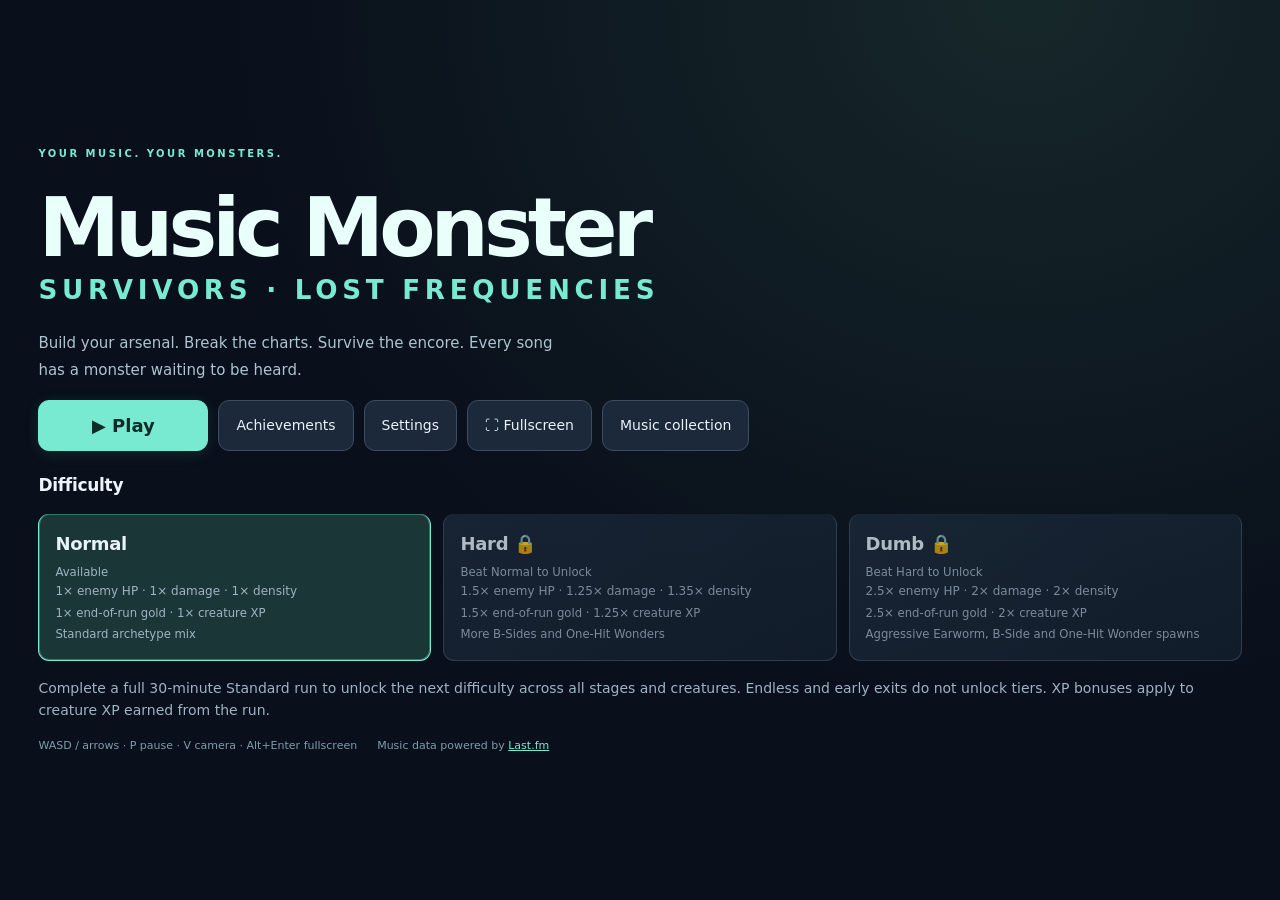
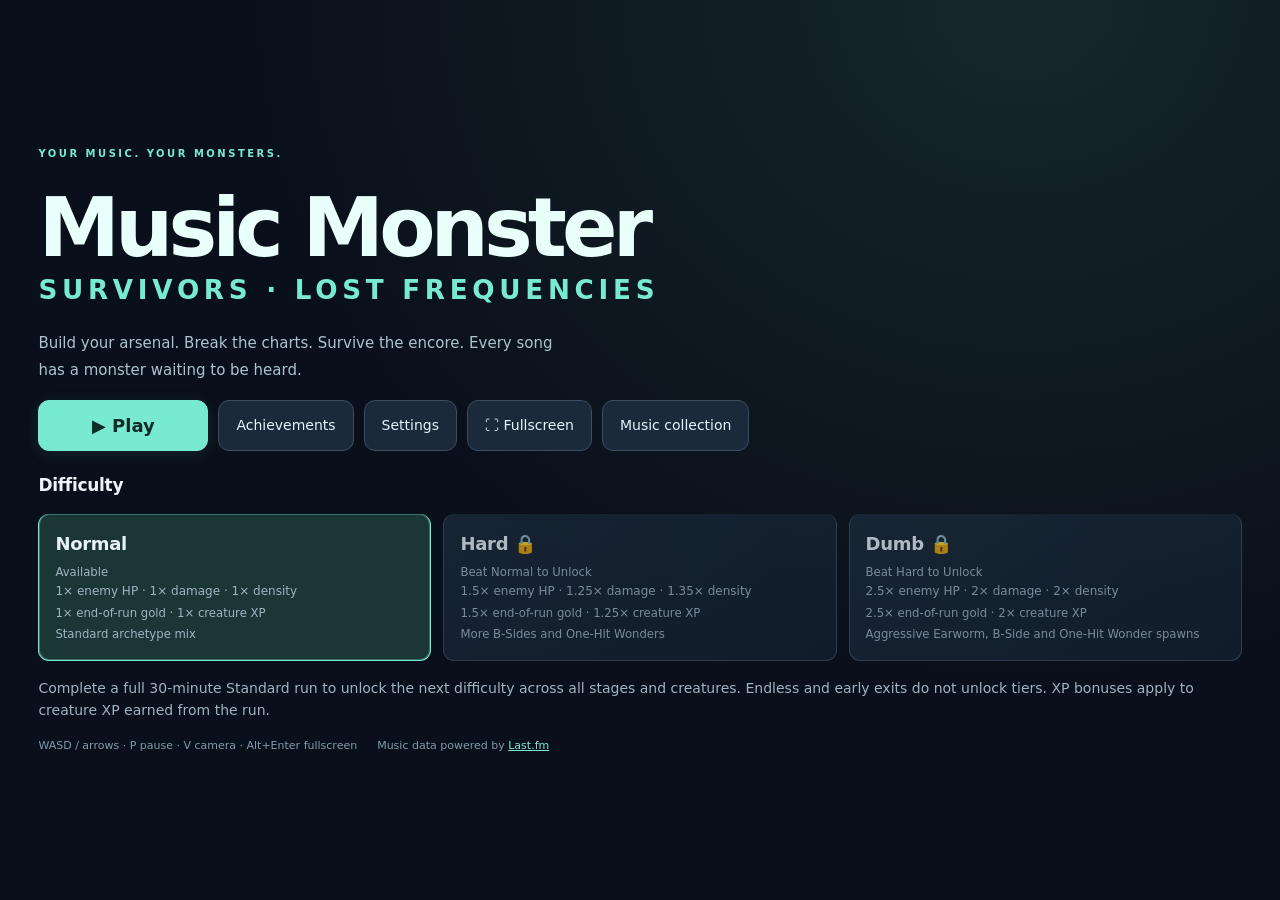
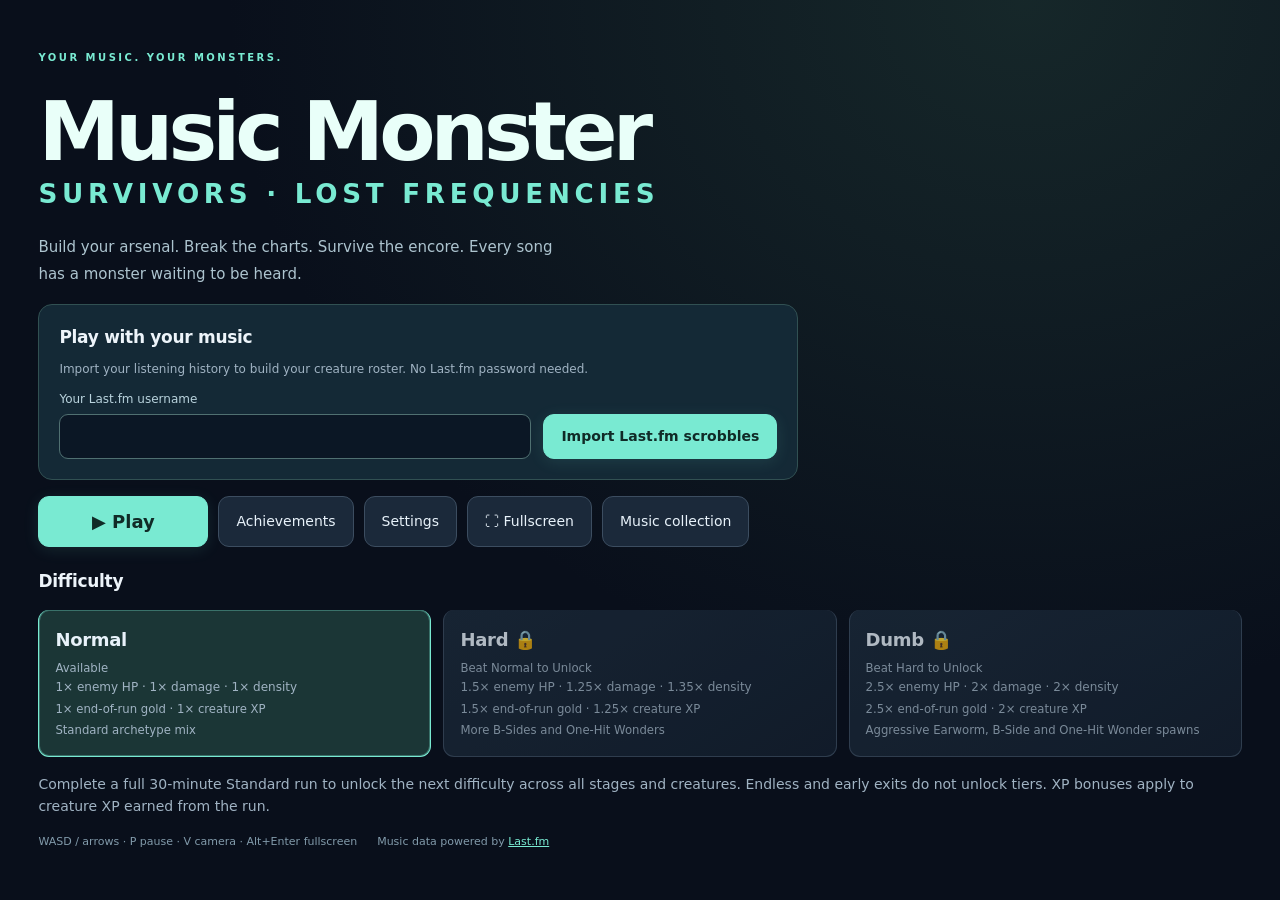
